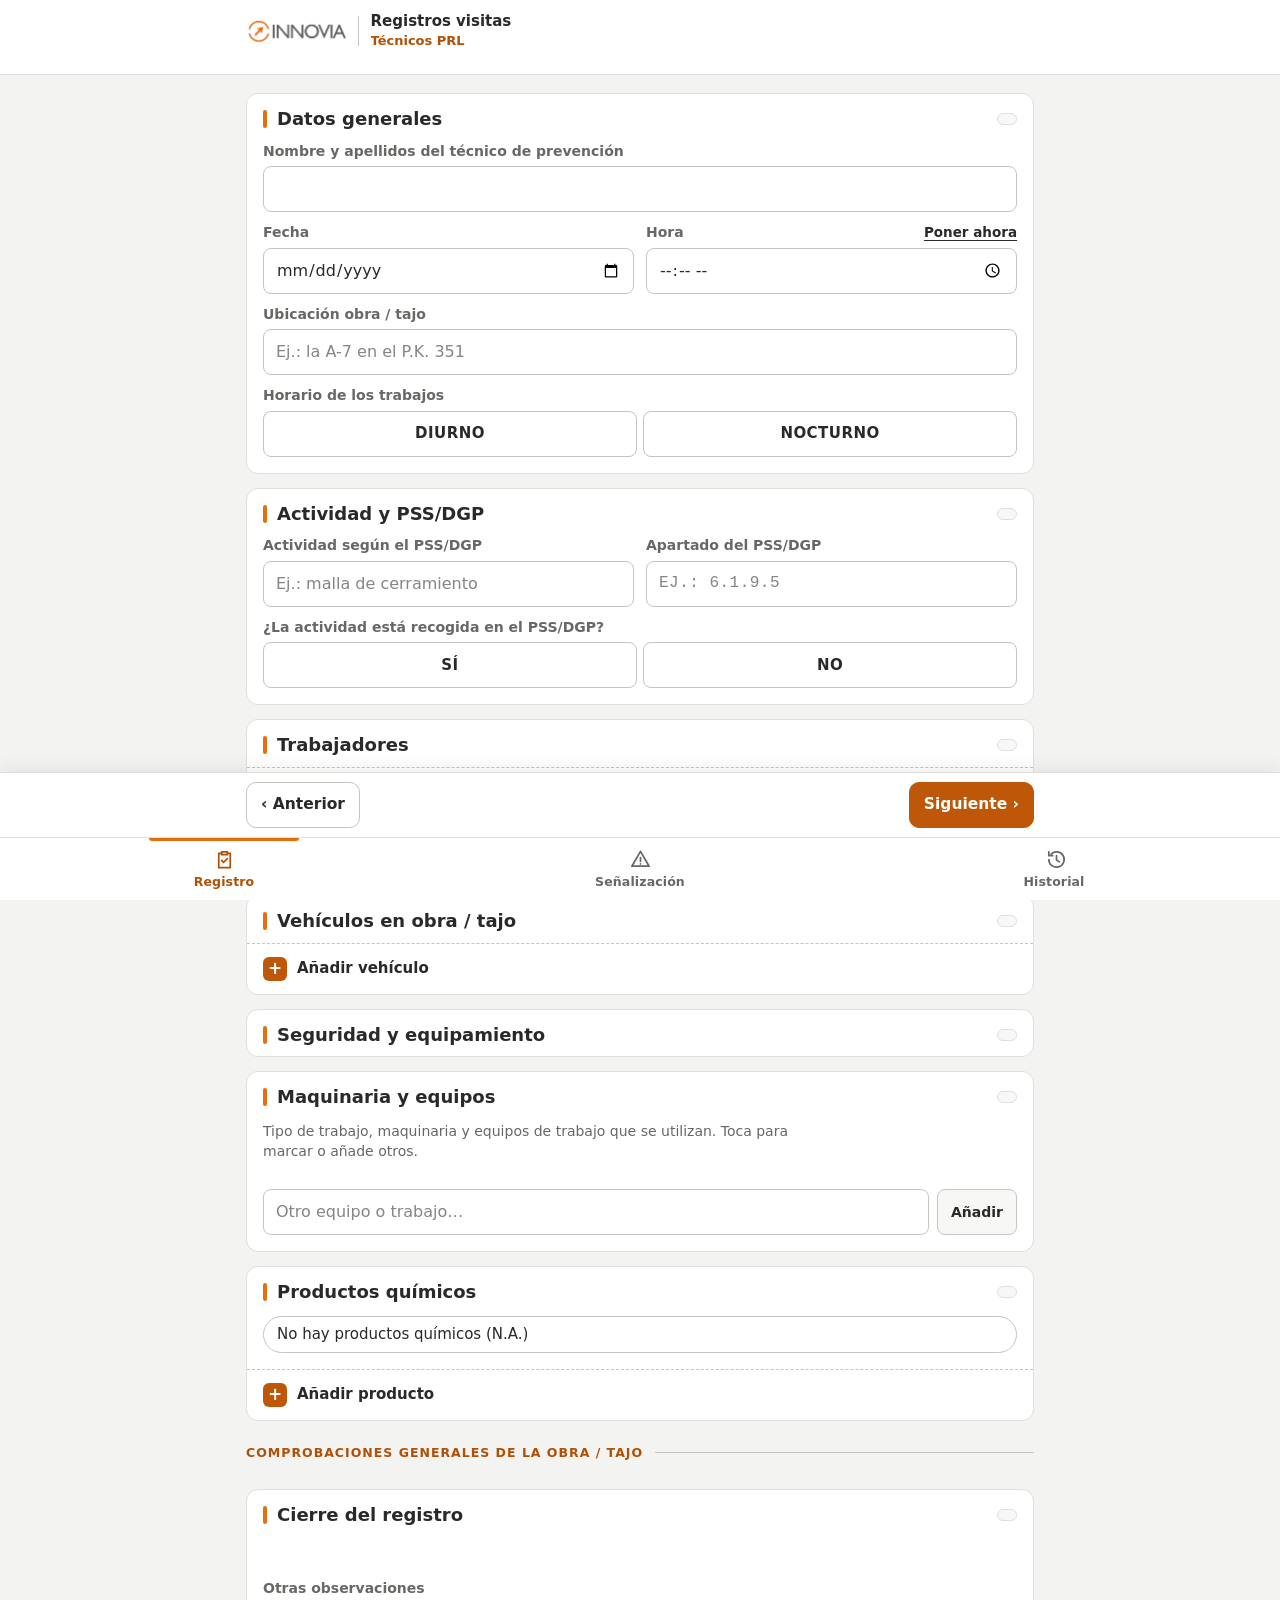
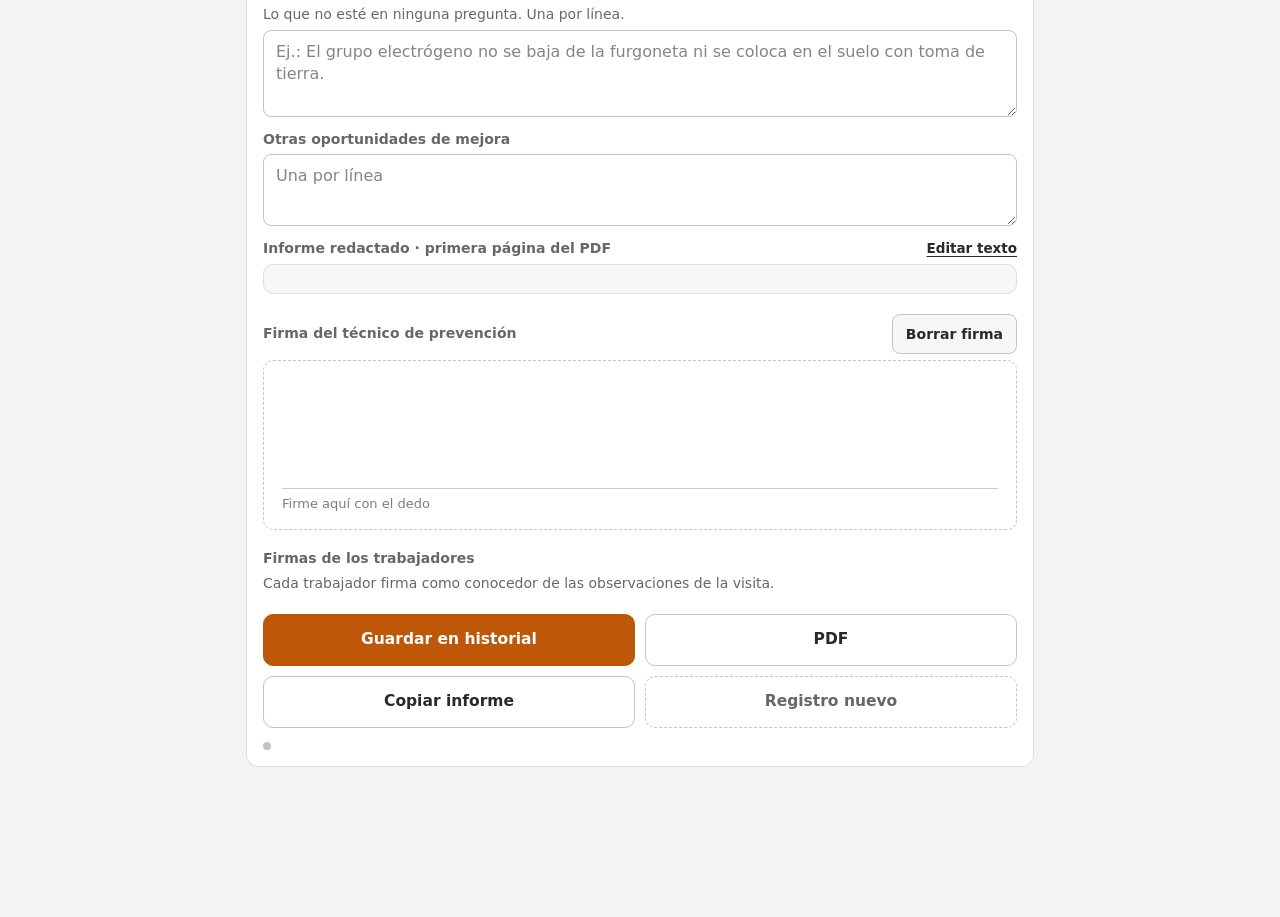
==== index.html @ e4183184 "Add files via upload" ====
<!doctype html>
<html lang="es">
<head>
<meta charset="utf-8">
<meta name="viewport" content="width=device-width,initial-scale=1">
<title>Visitas PRL</title>
<meta http-equiv="refresh" content="0; url=./VisitasPRL.html">
</head>
<body>
<p><a href="./VisitasPRL.html">Abrir Visitas PRL</a></p>
</body>
</html>
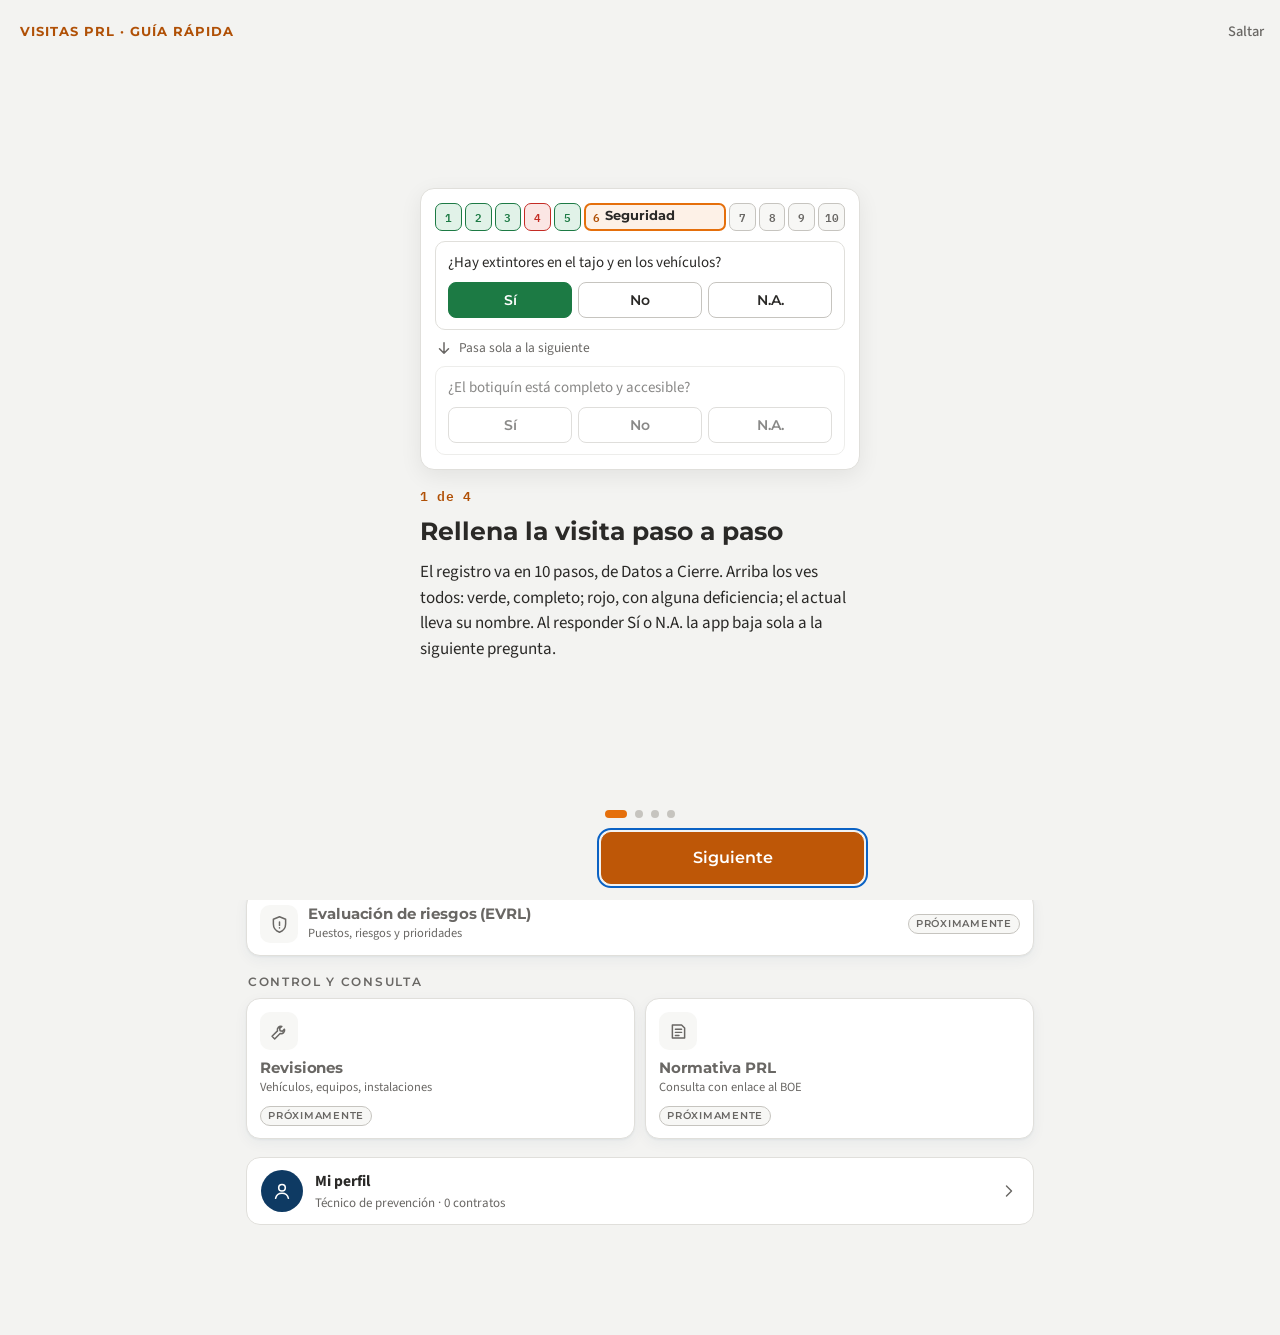
==== commit 84cb1ee1: "Add files via upload" ====
--- a/index.html
+++ b/index.html
@@ -2,11 +2,5021 @@
 <html lang="es">
 <head>
 <meta charset="utf-8">
-<meta name="viewport" content="width=device-width,initial-scale=1">
-<title>Visitas PRL</title>
-<meta http-equiv="refresh" content="0; url=./VisitasPRL.html">
+<meta name="viewport" content="width=device-width,initial-scale=1,viewport-fit=cover">
+<meta name="theme-color" content="#FFFFFF" media="(prefers-color-scheme: light)">
+<meta name="theme-color" content="#1D1C1B" media="(prefers-color-scheme: dark)">
+<meta name="description" content="Registro de Comprobación para Recurso Preventivo: checklist de obra, fotos, firma y PDF.">
+<link rel="manifest" href="manifest.webmanifest">
+<link rel="icon" type="image/png" href="icons/favicon-64.png">
+<link rel="apple-touch-icon" href="icons/apple-touch-icon.png">
+<meta name="mobile-web-app-capable" content="yes">
+<meta name="apple-mobile-web-app-capable" content="yes">
+<meta name="apple-mobile-web-app-status-bar-style" content="default">
+<meta name="apple-mobile-web-app-title" content="Visitas PRL">
+<title>Registros Visitas Técnicos PRL</title>
+<link rel="preconnect" href="https://fonts.googleapis.com">
+<link rel="preconnect" href="https://fonts.gstatic.com" crossorigin>
+<link rel="stylesheet" href="https://fonts.googleapis.com/css2?family=Montserrat:wght@500;600;700&family=Source+Sans+3:wght@400;500;600;700&family=IBM+Plex+Mono:wght@400;500&display=swap">
+<style>
+/* Layout: one-column field form for phone use in obra, in Innovia's corporate look:
+   white header with the Innovia logo, orange brand line and progress, blocks in the order of the paper form,
+   closing block with summary, firma and exports; bottom tab bar like a native app. */
+:root{
+  --bg:#F3F3F1; --surface:#FFFFFF; --surface-2:#F7F7F5; --field:#FFFFFF;
+  --ink:#2A2927; --muted:#696764; --line:#E0DFDB; --line-strong:#C6C4BF;
+  --brand:#E56F0B; --brand-text:#B05006; --brand-soft:#FDF1E7; --brand-line:#F6CDA8;
+  --accent:#BE5707; --accent-ink:#FFFFFF;
+  --ok:#1C7A44; --ok-soft:#E1F2E8; --on-ok:#FFFFFF;
+  --bad:#C42B24; --bad-soft:#FBE6E4; --bad-tint:#FFF7F6; --bad-line:#F0C3BF; --on-bad:#FFFFFF;
+  --na:#6E6C68; --on-na:#FFFFFF;
+  --head-bg:#FFFFFF; --head-2:#F3F3F1; --head-fg:#2A2927; --head-muted:#696764; --head-line:#E0DFDB;
+  --ok-on-head:#1C7A44; --bad-on-head:#C42B24;
+  --paper:#FFFFFF; --paper-line:#C9CCCF; --paper-muted:#7A7E82;
+  --scrim:rgba(20,19,18,.5); --on-scrim:#FFFFFF;
+  --focus:#0B62C4;
+  --f-display:"Montserrat","Segoe UI",system-ui,-apple-system,Roboto,Arial,sans-serif;
+  --f-body:"Source Sans 3","Segoe UI",system-ui,-apple-system,Roboto,Helvetica,Arial,sans-serif;
+  --f-mono:"IBM Plex Mono",ui-monospace,SFMono-Regular,Menlo,Consolas,monospace;
+}
+@media (prefers-color-scheme: dark){
+  :root:not([data-theme="light"]){
+    --bg:#141312; --surface:#1D1C1B; --surface-2:#252422; --field:#191817;
+    --ink:#ECEBE8; --muted:#A4A29D; --line:#34322F; --line-strong:#4A4845;
+    --brand:#F07A1A; --brand-text:#F59A4E; --brand-soft:#2E1F12; --brand-line:#5A3518;
+    --accent:#F07A1A; --accent-ink:#1A1208;
+    --ok:#45C37C; --ok-soft:#14301F; --on-ok:#0B1A11;
+    --bad:#FF6259; --bad-soft:#3A1715; --bad-tint:#1F1413; --bad-line:#5A2420; --on-bad:#1E0705;
+    --na:#A4A29D; --on-na:#141312;
+    --head-bg:#1D1C1B; --head-2:#252422; --head-fg:#ECEBE8; --head-muted:#A4A29D; --head-line:#34322F;
+    --ok-on-head:#45C37C; --bad-on-head:#FF6259;
+    --paper:#F2F4F5; --paper-line:#C9CCCF; --paper-muted:#7A7E82;
+    --scrim:rgba(0,0,0,.65); --on-scrim:#FFFFFF;
+    --focus:#6EA9FF;
+    color-scheme:dark;
+  }
+}
+:root[data-theme="dark"]{
+    --bg:#141312; --surface:#1D1C1B; --surface-2:#252422; --field:#191817;
+    --ink:#ECEBE8; --muted:#A4A29D; --line:#34322F; --line-strong:#4A4845;
+    --brand:#F07A1A; --brand-text:#F59A4E; --brand-soft:#2E1F12; --brand-line:#5A3518;
+    --accent:#F07A1A; --accent-ink:#1A1208;
+    --ok:#45C37C; --ok-soft:#14301F; --on-ok:#0B1A11;
+    --bad:#FF6259; --bad-soft:#3A1715; --bad-tint:#1F1413; --bad-line:#5A2420; --on-bad:#1E0705;
+    --na:#A4A29D; --on-na:#141312;
+    --head-bg:#1D1C1B; --head-2:#252422; --head-fg:#ECEBE8; --head-muted:#A4A29D; --head-line:#34322F;
+    --ok-on-head:#45C37C; --bad-on-head:#FF6259;
+    --paper:#F2F4F5; --paper-line:#C9CCCF; --paper-muted:#7A7E82;
+    --scrim:rgba(0,0,0,.65); --on-scrim:#FFFFFF;
+    --focus:#6EA9FF;
+    color-scheme:dark;
+}
+*,*::before,*::after{box-sizing:border-box}
+html{-webkit-text-size-adjust:100%}
+body{background:var(--bg);color:var(--ink);font-family:var(--f-body);font-size:16px;line-height:1.45}
+body::before{content:"";position:fixed;inset:0 0 auto;height:env(safe-area-inset-top,0px);z-index:30;background:var(--head-bg)}
+button{font-family:inherit}
+.vh{position:absolute!important;width:1px;height:1px;overflow:hidden;clip:rect(0 0 0 0);white-space:nowrap}
+
+/* ---------- header ---------- */
+.top{position:sticky;top:env(safe-area-inset-top,0px);z-index:20;background:var(--head-bg);color:var(--head-fg)}
+.top-in{max-width:820px;margin:0 auto;padding-left:max(16px,env(safe-area-inset-left,0px));padding-right:max(16px,env(safe-area-inset-right,0px))}
+.bar1{display:flex;align-items:center;justify-content:space-between;gap:12px;min-height:56px}
+.brand{display:flex;align-items:center;gap:10px;min-width:0;flex:1 1 auto}
+.brand svg{width:30px;height:30px;flex:none}
+.lg-bg{fill:var(--accent)} .lg-ink{stroke:var(--accent-ink);fill:none} .lg-dot{fill:var(--accent-ink)}
+.brand-t{min-width:0;overflow:hidden}
+.brand b{display:block;font:700 21px/1 var(--f-display);letter-spacing:.05em;text-transform:uppercase;white-space:nowrap;overflow:hidden;text-overflow:ellipsis}
+.brand small{display:block;margin-top:3px;font-size:12px;color:var(--head-muted);white-space:nowrap;overflow:hidden;text-overflow:ellipsis}
+.tabs{display:flex;gap:2px;background:var(--head-2);padding:3px;border-radius:99px;flex:none}
+.tab{appearance:none;border:0;background:transparent;color:var(--head-fg);font:600 15px/1 var(--f-display);letter-spacing:.05em;text-transform:uppercase;padding:9px 12px;border-radius:99px;cursor:pointer}
+@media (max-width:420px){.tab{font-size:14px;padding:8px 10px}.brand b{font-size:18px}}
+.tab[aria-selected="true"]{background:var(--accent);color:var(--accent-ink)}
+.tab .n{font-family:var(--f-mono);font-size:11.5px;margin-left:5px;letter-spacing:0}
+.steps{display:flex;gap:6px;overflow-x:auto;padding:2px 0 10px;scrollbar-width:none}
+.steps::-webkit-scrollbar{display:none}
+.step{flex:none;appearance:none;border:1px solid var(--head-line);background:transparent;color:var(--head-fg);font:500 14px/1 var(--f-body);padding:7px 11px;border-radius:99px;display:inline-flex;align-items:center;gap:7px;cursor:pointer}
+.step:hover{border-color:var(--head-muted)}
+.step .dot{width:8px;height:8px;border-radius:50%;background:var(--head-line);flex:none}
+.step.done .dot{background:var(--ok-on-head)}
+.step.warn .dot{background:var(--bad-on-head)}
+.step[aria-current="step"]{border-color:var(--brand);background:var(--brand-soft);color:var(--ink);font-weight:700}
+.step .n{font-family:var(--f-mono);font-size:12px;color:var(--head-muted)}
+.step .c{font-family:var(--f-mono);font-size:11.5px;color:var(--head-muted);font-variant-numeric:tabular-nums}
+.prog{height:4px;background:var(--head-2)}
+.prog i{display:block;height:100%;width:0;background:var(--accent);transition:width .3s ease}
+.hazard{height:7px;background:repeating-linear-gradient(-45deg,var(--accent) 0 9px,var(--head-bg) 9px 18px)}
+
+/* ---------- main ---------- */
+main{max-width:820px;margin:0 auto;padding-left:max(16px,env(safe-area-inset-left,0px));padding-right:max(16px,env(safe-area-inset-right,0px));padding-block:18px 110px;display:grid;gap:14px}
+.block{background:var(--surface);border:1px solid var(--line);border-radius:12px;scroll-margin-top:136px;min-width:0}
+.bh{display:flex;align-items:center;justify-content:space-between;gap:10px;padding:14px 16px 10px}
+.bh h2{margin:0;font:700 21px/1.1 var(--f-display);letter-spacing:.03em;text-transform:uppercase;text-wrap:balance}
+.bb{padding:2px 16px 16px;display:grid;gap:14px;min-width:0}
+.help{margin:0;font-size:14px;color:var(--muted);max-width:62ch}
+.divider{display:flex;align-items:center;gap:12px;margin-top:10px;scroll-margin-top:136px;font:600 15px/1.2 var(--f-display);letter-spacing:.08em;text-transform:uppercase;color:var(--muted)}
+.divider::after{content:"";flex:1;border-top:1px solid var(--line-strong)}
+.pill{flex:none;font:500 12.5px/1 var(--f-mono);padding:5px 9px;border-radius:99px;background:var(--surface-2);color:var(--muted);border:1px solid var(--line);font-variant-numeric:tabular-nums;white-space:nowrap}
+.pill.ok{background:var(--ok-soft);color:var(--ok);border-color:transparent}
+.pill.bad{background:var(--bad-soft);color:var(--bad);border-color:transparent}
+
+/* ---------- fields ---------- */
+.g2{display:grid;grid-template-columns:repeat(2,minmax(0,1fr));gap:12px}
+.ga{display:grid;grid-template-columns:repeat(2,minmax(0,1fr));gap:12px}
+.span2{grid-column:1/-1}
+@media (max-width:540px){.ga{grid-template-columns:minmax(0,1fr)}}
+.field{display:grid;gap:6px;min-width:0;align-content:start}
+#b-pss .field:not(.span2){align-content:end}
+.field>label,.lbl,.lblrow>label{font:600 14px/1.25 var(--f-body);color:var(--muted)}
+.lblrow{display:flex;justify-content:space-between;align-items:baseline;gap:8px}
+input,textarea,select{width:100%;font:16px/1.35 var(--f-body);color:var(--ink);background:var(--field);border:1px solid var(--line-strong);border-radius:8px;padding:10px 12px;min-width:0}
+select{min-height:46px}
+input{min-height:46px}
+textarea{resize:vertical;min-height:72px}
+input::placeholder,textarea::placeholder{color:var(--muted);opacity:.8}
+input:focus-visible,textarea:focus-visible,select:focus-visible,button:focus-visible,.chip:focus-visible{outline:2px solid var(--focus);outline-offset:2px}
+input.mono{font-family:var(--f-mono);text-transform:uppercase;letter-spacing:.03em}
+.inrow{display:flex;gap:8px;min-width:0}
+.mini{flex:none;appearance:none;border:1px solid var(--line-strong);background:var(--surface-2);color:var(--ink);font:600 14px/1 var(--f-body);padding:0 13px;border-radius:8px;min-height:40px;cursor:pointer}
+.mini:hover{border-color:var(--muted)}
+.inrow .mini{min-height:46px}
+.linkmini{appearance:none;border:0;background:none;color:var(--ink);font:600 13.5px/1 var(--f-body);text-decoration:underline;text-underline-offset:3px;padding:4px 2px;margin:-4px -2px;cursor:pointer}
+.hint{font:500 12.5px/1.2 var(--f-body)}
+.hint.ok{color:var(--ok)} .hint.bad{color:var(--bad)}
+
+/* ---------- repeatable rows ---------- */
+.rows{display:grid}
+.rowcard{border-top:1px solid var(--line);padding:12px 16px 16px;display:grid;gap:10px;min-width:0}
+.rowhead{display:flex;justify-content:space-between;align-items:center;gap:8px;margin-bottom:-4px}
+.rowlbl{font:600 14px/1 var(--f-display);letter-spacing:.1em;text-transform:uppercase;color:var(--muted)}
+.iconbtn{appearance:none;border:0;background:transparent;color:var(--muted);width:38px;height:38px;border-radius:8px;display:grid;place-items:center;cursor:pointer;flex:none}
+.iconbtn:hover{background:var(--surface-2);color:var(--bad)}
+.iconbtn svg{width:18px;height:18px}
+.addbtn{appearance:none;width:100%;border:0;border-top:1px dashed var(--line-strong);background:transparent;color:var(--ink);font:600 15px/1 var(--f-body);padding:13px 16px;text-align:left;cursor:pointer;border-radius:0 0 12px 12px;display:flex;align-items:center;gap:10px}
+.addbtn:hover{background:var(--surface-2)}
+.plus{display:inline-grid;place-items:center;width:24px;height:24px;border-radius:6px;background:var(--accent);color:var(--accent-ink);font:700 18px/1 var(--f-display)}
+
+/* ---------- answers ---------- */
+.seg{display:grid;grid-template-columns:repeat(3,minmax(0,1fr));gap:6px}
+.seg.two{grid-template-columns:repeat(2,minmax(0,1fr))}
+.seg button{appearance:none;min-height:46px;border:1.5px solid var(--line-strong);background:var(--surface);color:var(--ink);font:600 17px/1 var(--f-display);letter-spacing:.07em;text-transform:uppercase;border-radius:8px;cursor:pointer;transition:background-color .15s,border-color .15s,color .15s}
+.seg button:hover{border-color:var(--muted)}
+.seg button.is-good{background:var(--ok);border-color:var(--ok);color:var(--on-ok)}
+.seg button.is-bad{background:var(--bad);border-color:var(--bad);color:var(--on-bad)}
+.seg button.is-na{background:var(--na);border-color:var(--na);color:var(--on-na)}
+.item{padding:14px 16px;border-top:1px solid var(--line);display:grid;gap:10px;min-width:0}
+.item.flag{background:var(--bad-tint);box-shadow:inset 4px 0 0 var(--bad)}
+.item:last-child{border-radius:0 0 12px 12px}
+.q{margin:0;font-size:16px;line-height:1.4;text-wrap:pretty;max-width:68ch}
+.qnote{margin:-6px 0 0;font-size:13px;color:var(--muted)}
+.tools{display:flex;gap:2px;flex-wrap:wrap;margin:-4px 0 -4px -8px}
+.linkbtn{appearance:none;border:0;background:transparent;color:var(--muted);font:500 14.5px/1 var(--f-body);display:inline-flex;align-items:center;gap:6px;padding:9px 8px;border-radius:8px;cursor:pointer}
+.linkbtn:hover{color:var(--ink);background:var(--surface-2)}
+.linkbtn svg{width:18px;height:18px;flex:none}
+.linkbtn .n{font-family:var(--f-mono);font-size:12px}
+.thumbs{display:flex;flex-wrap:wrap;gap:8px}
+.thumbs:empty{display:none}
+.thumb{position:relative;width:78px;height:78px;border-radius:8px;overflow:hidden;border:1px solid var(--line);background:var(--surface-2)}
+.thumb img{width:100%;height:100%;object-fit:cover;display:block}
+.thumb button{position:absolute;top:4px;right:4px;width:26px;height:26px;border-radius:50%;border:0;background:var(--scrim);color:var(--on-scrim);display:grid;place-items:center;cursor:pointer;padding:0}
+.thumb button svg{width:14px;height:14px}
+
+/* ---------- equipos ---------- */
+.chips{display:flex;flex-wrap:wrap;gap:8px}
+.chip{appearance:none;border:1px solid var(--line-strong);background:var(--surface);color:var(--ink);font:500 15px/1 var(--f-body);padding:10px 13px;border-radius:99px;cursor:pointer;display:inline-flex;align-items:center;gap:6px}
+.chip:hover{border-color:var(--muted)}
+.chip[aria-pressed="true"]{background:var(--accent);border-color:var(--accent);color:var(--accent-ink)}
+.chip svg{width:13px;height:13px}
+
+/* ---------- cierre ---------- */
+.stats{display:grid;grid-template-columns:repeat(4,minmax(0,1fr));gap:8px}
+.stat{border:1px solid var(--line);border-radius:10px;padding:10px 10px 9px;display:flex;flex-direction:column;gap:5px;background:var(--surface-2);min-width:0}
+.stat b{font:700 30px/1 var(--f-display);font-variant-numeric:tabular-nums}
+.stat span{font:600 11px/1.15 var(--f-body);letter-spacing:.06em;text-transform:uppercase;color:var(--muted)}
+.stat.ok b{color:var(--ok)} .stat.bad b{color:var(--bad)}
+@media (max-width:560px){.stats{grid-template-columns:repeat(2,minmax(0,1fr))}.stat{flex-direction:row;align-items:center;gap:10px;padding:10px 12px}.stat b{font-size:26px;min-width:1.4em}}
+.inc{border:1px solid var(--bad-line);background:var(--bad-tint);border-radius:10px;padding:12px 14px;display:grid;gap:10px}
+.inc h3{margin:0;font:700 16px/1.2 var(--f-display);letter-spacing:.06em;text-transform:uppercase;color:var(--bad)}
+.inc ul{margin:0;padding-left:18px;display:grid;gap:8px;font-size:14.5px}
+.inc li small{display:block;color:var(--muted);font-size:13px}
+.inc .mini{justify-self:start}
+.noinc{border:1px solid var(--line);background:var(--ok-soft);color:var(--ok);border-radius:10px;padding:12px 14px;font-weight:600;font-size:15px}
+.sighead{display:flex;justify-content:space-between;align-items:center;gap:8px}
+.sig{position:relative;background:var(--paper);border:1.5px dashed var(--line-strong);border-radius:10px;height:170px}
+.sig canvas{position:absolute;inset:0;width:100%;height:100%;touch-action:none;cursor:crosshair;border-radius:10px}
+.sig::after{content:"";position:absolute;left:18px;right:18px;bottom:40px;border-bottom:1px solid var(--paper-line);pointer-events:none}
+.sig-hint{position:absolute;left:18px;bottom:15px;font-size:13px;color:var(--paper-muted);pointer-events:none}
+.signame{margin:0;font-size:14px;color:var(--muted)}
+.actions{display:grid;grid-template-columns:repeat(2,minmax(0,1fr));gap:10px}
+.btn{appearance:none;min-height:52px;border:1px solid var(--line-strong);background:var(--surface);color:var(--ink);font:700 17px/1.1 var(--f-display);letter-spacing:.05em;text-transform:uppercase;border-radius:10px;padding:8px 14px;cursor:pointer}
+.btn:hover{border-color:var(--muted)}
+.btn.primary{background:var(--accent);border-color:var(--accent);color:var(--accent-ink)}
+.btn.ghost{border-style:dashed;color:var(--muted);background:transparent}
+.btn.danger{background:var(--bad);border-color:var(--bad);color:var(--on-bad)}
+.btn[disabled]{opacity:.6;cursor:progress}
+.savestate{margin:0;font-size:13.5px;color:var(--muted);display:flex;align-items:center;gap:8px}
+.savestate i{width:8px;height:8px;border-radius:50%;background:var(--line-strong);flex:none}
+.savestate.ok i{background:var(--ok)} .savestate.warn i{background:var(--accent)}
+@media (max-width:370px){.actions{grid-template-columns:minmax(0,1fr)}}
+
+/* ---------- historial ---------- */
+.hhead{display:grid;gap:12px}
+.hhead-t{display:flex;justify-content:space-between;align-items:center;gap:10px}
+.hhead h2{margin:0;font:700 26px/1 var(--f-display);text-transform:uppercase;letter-spacing:.03em}
+.hlist{display:grid;gap:10px}
+.hcard{background:var(--surface);border:1px solid var(--line);border-radius:12px;padding:14px 16px;display:grid;gap:6px;min-width:0}
+.hcard.flag{box-shadow:inset 4px 0 0 var(--bad)}
+.hmeta{display:flex;justify-content:space-between;gap:8px;align-items:center;font:500 13px/1.2 var(--f-mono);color:var(--muted);flex-wrap:wrap}
+.hcode{color:var(--ink);font-weight:500}
+.htitle{margin:0;font:600 17px/1.3 var(--f-body);overflow-wrap:anywhere}
+.hsub{margin:0;color:var(--muted);font-size:14px;overflow-wrap:anywhere}
+.hbtns{display:flex;flex-wrap:wrap;gap:6px;margin-top:6px}
+.hbtns .mini.del{color:var(--bad)}
+.empty{padding:26px 18px;border:1.5px dashed var(--line-strong);border-radius:12px;color:var(--muted);display:grid;gap:8px}
+.empty b{color:var(--ink);font:700 18px/1.2 var(--f-display);text-transform:uppercase;letter-spacing:.04em}
+
+/* ---------- toast + modal ---------- */
+.toast{position:fixed;left:50%;bottom:calc(18px + env(safe-area-inset-bottom,0px));transform:translate(-50%,20px);opacity:0;pointer-events:none;background:var(--head-bg);color:var(--head-fg);border:1px solid var(--head-line);padding:12px 16px;border-radius:10px;font-size:15px;max-width:min(92vw,520px);width:max-content;transition:opacity .2s,transform .2s;z-index:50;box-shadow:0 8px 24px rgba(0,0,0,.25)}
+.toast.on{opacity:1;transform:translate(-50%,0)}
+.modal{position:fixed;inset:0;background:var(--scrim);display:grid;align-items:end;justify-items:center;z-index:60;padding:16px max(16px,env(safe-area-inset-right,0px)) calc(16px + env(safe-area-inset-bottom,0px)) max(16px,env(safe-area-inset-left,0px))}
+@media (min-width:600px){.modal{align-items:center}}
+.sheet{background:var(--surface);color:var(--ink);border-radius:14px;padding:18px;width:100%;max-width:480px;display:grid;gap:12px;border:1px solid var(--line);max-height:calc(100vh - 48px);overflow:auto}
+.nov{margin:0;padding:0;list-style:none;display:grid;gap:10px}
+.nov li{display:grid;grid-template-columns:22px 1fr;gap:8px;align-items:start;line-height:1.35}
+.nov li::before{content:"";width:9px;height:9px;border-radius:50%;background:var(--brand);margin:6px 0 0 6px}
+.nov li b{font-weight:700}
+.nov-v{margin:4px 0 0;font:600 12px/1.2 var(--f-mono);color:var(--muted);letter-spacing:.03em;text-transform:uppercase}
+.nov-btn{display:inline-flex;padding:4px 6px;font-size:13px;text-decoration:underline}
+.m-file{margin:0;font:500 13px/1.35 var(--f-mono);color:var(--muted);overflow-wrap:anywhere}
+.m-msg{display:grid;gap:6px;font-weight:600;font-size:14.5px}
+.m-msg textarea{font-weight:400;font-size:15.5px;line-height:1.4;min-height:0}
+/* ---------- guía de bienvenida ---------- */
+body.guia-on{overflow:hidden}
+.guia{position:fixed;inset:0;z-index:70;background:var(--bg);color:var(--ink);display:grid;grid-template-rows:auto minmax(0,1fr) auto auto;padding:calc(8px + env(safe-area-inset-top,0px)) 0 calc(16px + env(safe-area-inset-bottom,0px))}
+.guia[hidden]{display:none}
+.g-top{display:flex;align-items:center;justify-content:space-between;gap:10px;padding:0 8px 0 20px;min-height:48px}
+.g-brand{font:700 12.5px/1 var(--f-display);letter-spacing:.08em;text-transform:uppercase;color:var(--brand-text)}
+.g-track{display:flex;overflow-x:auto;overflow-y:hidden;scroll-snap-type:x mandatory;scrollbar-width:none;overscroll-behavior:contain}
+.g-track::-webkit-scrollbar{display:none}
+.g-slide{flex:0 0 100%;min-width:0;scroll-snap-align:center;scroll-snap-stop:always;overflow-y:auto;overscroll-behavior:contain;padding:4px 20px 8px;display:flex;flex-direction:column}
+.g-in{max-width:440px;width:100%;margin:auto;display:grid;gap:14px}
+.g-n{margin:6px 0 0;font:600 12.5px/1 var(--f-mono);color:var(--brand-text);letter-spacing:.04em}
+.g-slide h2{margin:0;font:700 25px/1.2 var(--f-display);text-wrap:balance}
+.g-txt{margin:0;font-size:17px;line-height:1.5;text-wrap:pretty}
+.g-dots{display:flex;justify-content:center;gap:8px;padding:12px 0 14px}
+.g-dots i{width:8px;height:8px;border-radius:99px;background:var(--line-strong);transition:width .2s,background-color .2s}
+.g-dots i.on{width:22px;background:var(--brand)}
+.g-nav{display:grid;grid-template-columns:1fr 1.5fr;gap:10px;padding:0 16px;max-width:480px;width:100%;margin:0 auto}
+.g-nav .btn[disabled]{visibility:hidden}
+/* ilustraciones (solo dibujo, no son botones) */
+.g-ill{background:var(--surface);border:1px solid var(--line);border-radius:14px;padding:14px;display:grid;gap:10px;box-shadow:0 6px 22px rgba(0,0,0,.07);pointer-events:none;user-select:none}
+.g-chips{display:flex;gap:6px;overflow:hidden;mask-image:linear-gradient(90deg,#000 80%,transparent)}
+.g-segs{display:flex;gap:3px}
+.g-segs span{flex:1 1 0;min-width:0;height:28px;display:grid;place-items:center;border:1.5px solid var(--line-strong);border-radius:7px;background:var(--surface-2);color:var(--muted);font:600 11px/1 var(--f-mono)}
+.g-segs .ok{background:var(--ok-soft);border-color:var(--ok);color:var(--ok)}
+.g-segs .bad{background:var(--bad-soft);border-color:var(--bad);color:var(--bad)}
+.g-segs .cur{flex:5 1 0;display:flex;gap:5px;justify-content:flex-start;padding:0 7px;border:2px solid var(--brand);background:var(--brand-soft);color:var(--brand-text)}
+.g-segs .cur b{font:700 12.5px/1 var(--f-display);color:var(--ink);white-space:nowrap;overflow:hidden;text-overflow:ellipsis}
+.g-chip{flex:none;border:1px solid var(--line);border-radius:99px;padding:6px 10px;font:500 13.5px/1 var(--f-body);display:inline-flex;gap:6px;align-items:center;white-space:nowrap}
+.g-chip b{font:500 11.5px/1 var(--f-mono);color:var(--muted)}
+.g-chip.cur{border-color:var(--brand);background:var(--brand-soft);font-weight:700}
+.g-chip .d{width:7px;height:7px;border-radius:50%;background:var(--line-strong)}
+.g-chip .d.ok{background:var(--ok)}
+.g-card{display:grid;gap:9px;padding:11px 12px;border:1px solid var(--line);border-radius:10px}
+.g-card.flag{background:var(--bad-tint);border-color:var(--bad-line);box-shadow:inset 4px 0 0 var(--bad)}
+.g-card.dim{opacity:.55}
+.g-q{margin:0;font-size:15px;line-height:1.35}
+.g-seg{display:grid;grid-template-columns:repeat(3,1fr);gap:6px}
+.g-seg span{min-height:36px;display:grid;place-items:center;border:1.5px solid var(--line-strong);border-radius:8px;font:600 14px/1 var(--f-display);background:var(--surface)}
+.g-seg .ok{background:var(--ok);border-color:var(--ok);color:var(--on-ok)}
+.g-seg .bad{background:var(--bad);border-color:var(--bad);color:var(--on-bad)}
+.g-auto{margin:-2px 0;display:flex;align-items:center;gap:6px;font-size:13.5px;color:var(--muted)}
+.g-auto svg,.g-req svg,.g-tools svg,.g-file svg{width:18px;height:18px;flex:none}
+.g-req{margin:0;display:flex;align-items:center;gap:7px;color:var(--bad);font-weight:600;font-size:14px;line-height:1.3}
+.g-req.g-okline{color:var(--ok)}
+.g-fotobtn{margin:0;display:flex;align-items:center;justify-content:center;gap:8px;min-height:42px;border-radius:9px;background:var(--bad);color:var(--on-bad);font:700 14.5px/1.2 var(--f-display)}
+.g-fotobtn svg{width:20px;height:20px;flex:none}
+.g-tools{display:flex;flex-wrap:wrap;gap:6px 14px;font-size:14px;color:var(--muted)}
+.g-tools span{display:inline-flex;align-items:center;gap:5px}
+.g-tools .hi{color:var(--ink);font-weight:700;border-bottom:2px solid var(--brand)}
+.g-file{display:flex;align-items:center;gap:8px;font:500 12.5px/1.3 var(--f-mono);color:var(--muted);overflow-wrap:anywhere}
+.g-file svg{color:var(--bad)}
+.g-bubble{margin:0;background:var(--surface-2);border:1px solid var(--line);border-radius:12px 12px 12px 4px;padding:10px 12px;font-size:14.5px;line-height:1.4}
+.g-btns{display:grid;grid-template-columns:1fr 1fr;gap:8px}
+.g-btns span{min-height:40px;display:grid;place-items:center;border:1px solid var(--line-strong);border-radius:9px;font:600 14.5px/1 var(--f-display)}
+.g-btns .pri{background:var(--accent);border-color:var(--accent);color:var(--accent-ink)}
+.g-btns .hi{border:2px solid var(--brand);color:var(--brand-text)}
+.g-h{display:grid;gap:3px;padding:9px 12px;border:1px solid var(--line);border-radius:10px}
+.g-h b{font:600 13px/1.2 var(--f-mono)}
+.g-h span{font-size:14px;color:var(--muted)}
+.g-h em{font-style:normal;font-size:13px;font-weight:600}
+.g-h em.bad{color:var(--bad)} .g-h em.ok{color:var(--ok)}
+.g-h.flag{box-shadow:inset 4px 0 0 var(--bad)}
+@media (max-height:700px){.g-slide h2{font-size:21px}.g-txt{font-size:15.5px;line-height:1.45}.g-in{gap:10px}.g-ill{padding:11px;gap:8px}.g-q{font-size:14px}.g-seg span{min-height:32px}.g-card{padding:9px 10px;gap:7px}.g-dots{padding:8px 0 10px}.g-top{min-height:40px}.g-h + .g-h{display:none}}
+.sheet h3{margin:0;font:700 21px/1.15 var(--f-display);text-transform:uppercase;letter-spacing:.03em}
+.sheet p{margin:0;font-size:15px;color:var(--muted)}
+.sheet ul{margin:0;padding-left:18px;font-size:15px;display:grid;gap:4px}
+.m-actions{display:grid;grid-template-columns:repeat(2,minmax(0,1fr));gap:10px;margin-top:4px}
+@media (prefers-reduced-motion: reduce){*{transition:none!important;scroll-behavior:auto!important}}
+
+:root{padding-top:env(safe-area-inset-top,0px);padding-bottom:env(safe-area-inset-bottom,0px)}
+body{margin:0}
+img{max-width:100%}
+[hidden]{display:none!important}
+.install{display:flex;align-items:center;justify-content:space-between;gap:12px;background:var(--head-bg);color:var(--head-fg);border-radius:12px;padding:12px 8px 12px 16px}
+.install b{display:block;font:700 17px/1.2 var(--f-display);text-transform:uppercase;letter-spacing:.04em}
+.install span{display:block;font-size:14px;color:var(--head-muted);margin-top:2px}
+.install-b{display:flex;align-items:center;gap:2px;flex:none}
+.install .mini{background:var(--accent);border-color:var(--accent);color:var(--accent-ink)}
+.install .iconbtn{color:var(--head-muted)}
+.install .iconbtn:hover{background:var(--head-2);color:var(--head-fg)}
+.backup{border:1.5px dashed var(--line-strong);border-radius:12px;padding:14px 16px;display:grid;gap:12px;margin-top:6px}
+.backup b{display:block;font:700 17px/1.2 var(--f-display);text-transform:uppercase;letter-spacing:.04em}
+.backup span{display:block;font-size:14px;color:var(--muted);margin-top:3px;max-width:60ch}
+.backup-b{display:flex;flex-wrap:wrap;gap:8px}
+.copia-est{margin:0;display:flex;gap:8px;align-items:flex-start;font-size:14px;line-height:1.4;color:var(--muted)}
+.copia-est::before{content:"";flex:none;width:9px;height:9px;border-radius:50%;margin-top:5px;background:var(--line-strong)}
+.copia-est.ok::before{background:var(--ok)}
+.copia-est.bad{color:var(--bad);font-weight:600}
+.copia-est.bad::before{background:var(--bad)}
+
+/* ---------- informe redactado ---------- */
+.informe{background:var(--surface-2);border:1px solid var(--line);border-radius:10px;padding:14px 16px;font-size:15px;line-height:1.5;display:grid;gap:8px;min-width:0;overflow-wrap:anywhere}
+.informe p{margin:0;max-width:68ch}
+.informe h4{margin:6px 0 0;font:700 12.5px/1.2 var(--f-display);letter-spacing:.06em;color:var(--brand-text)}
+.inf-list{margin:0;padding:0;list-style:none;display:grid;gap:6px}
+.inf-list li{display:grid;grid-template-columns:1.6em minmax(0,1fr);gap:4px}
+.inf-n{font-weight:600;color:var(--muted);font-variant-numeric:tabular-nums}
+#inf-edit{font-size:15px;line-height:1.5}
+
+.seg button.is-sel{background:var(--accent);border-color:var(--accent);color:var(--accent-ink)}
+.mejora-t{appearance:none;justify-self:start;border:1px dashed var(--line-strong);background:var(--surface);color:var(--muted);font:600 13.5px/1 var(--f-body);padding:9px 13px;border-radius:99px;cursor:pointer}
+.mejora-t[aria-pressed="true"]{background:var(--brand-soft);border:1px solid var(--brand-line);color:var(--brand-text)}
+.item.flag.mejora{background:var(--brand-soft);box-shadow:inset 4px 0 0 var(--brand)}
+
+.upd{position:fixed;left:max(16px,env(safe-area-inset-left,0px));right:max(16px,env(safe-area-inset-right,0px));bottom:calc(80px + env(safe-area-inset-bottom,0px));z-index:40;display:flex;align-items:center;justify-content:space-between;gap:12px;background:var(--ink);color:var(--surface);border-radius:12px;padding:10px 10px 10px 16px;font-size:15px;box-shadow:0 8px 24px rgba(0,0,0,.25);max-width:560px;margin:0 auto}
+.upd .mini{background:var(--accent);border-color:var(--accent);color:var(--accent-ink)}
+.ver{margin:6px 0 0;font:500 12.5px/1.3 var(--f-mono);color:var(--muted)}
+
+.subh{display:flex;align-items:center;justify-content:space-between;gap:10px;padding:14px 16px 12px;border-top:1px solid var(--line);background:var(--surface-2);font:600 13px/1.2 var(--f-display);letter-spacing:.05em;text-transform:uppercase;color:var(--brand-text)}
+.chk:empty{display:none}
+.chk .item:last-child,.block>.chk:last-child .item:last-child{border-radius:0 0 12px 12px}
+.addbtn{border-radius:0}
+.block>.addbtn:last-child{border-radius:0 0 12px 12px}
+
+.wf-list{display:grid;gap:8px}
+.wf{display:flex;align-items:center;justify-content:space-between;gap:12px;border:1px solid var(--line);border-radius:10px;padding:10px 12px;background:var(--surface-2);min-width:0}
+.wf-who{min-width:0}
+.wf-who b{display:block;font-weight:600;overflow-wrap:anywhere}
+.wf-who span{font-size:13px;color:var(--muted)}
+.wf-sig{display:flex;align-items:center;gap:8px;flex:none}
+.wf-sig img{width:96px;height:40px;object-fit:contain;background:var(--paper);border:1px solid var(--line);border-radius:6px}
+.wf-empty{font-size:14px;color:var(--muted)}
+.wsig-pad{height:210px}
+.wsig-n{font-weight:600;color:var(--ink)!important}
+.m-actions.three{grid-template-columns:repeat(3,minmax(0,1fr))}
+
+.sen-items{display:grid}
+.sen-it{appearance:none;display:flex;align-items:center;gap:12px;width:100%;text-align:left;border:0;border-top:1px solid var(--line);background:transparent;color:var(--ink);padding:10px 16px;cursor:pointer;font:inherit;min-width:0}
+.sen-it:hover{background:var(--surface-2)}
+.sen-items .sen-it:last-child{border-radius:0 0 12px 12px}
+.sen-it img{width:60px;height:85px;object-fit:cover;object-position:top;border:1px solid var(--line);border-radius:4px;background:var(--paper);flex:none}
+.sen-tx{display:grid;gap:2px;min-width:0}
+.sen-tx b{font:600 14.5px/1.2 var(--f-display);color:var(--brand-text)}
+.sen-tx span{font-size:15px;line-height:1.3}
+.sen-tx small{font-size:13px;color:var(--muted)}
+.viewer{position:fixed;inset:0;z-index:70;background:var(--bg);display:flex;flex-direction:column;padding-top:env(safe-area-inset-top,0px);padding-bottom:env(safe-area-inset-bottom,0px)}
+.vbar,.vnav{display:flex;align-items:center;gap:8px;background:var(--surface);padding:8px max(12px,env(safe-area-inset-right,0px)) 8px max(12px,env(safe-area-inset-left,0px))}
+.vbar{border-bottom:1px solid var(--line)}
+.vnav{border-top:1px solid var(--line);justify-content:space-between}
+.vuse{background:var(--surface);border-top:1px solid var(--line);padding:8px max(12px,env(safe-area-inset-right,0px)) 0 max(12px,env(safe-area-inset-left,0px));display:grid}
+.vuse .btn{width:100%}
+.senej{display:grid;gap:8px;margin-top:12px;padding-top:12px;border-top:1px dashed var(--line-strong);border-radius:2px;transition:box-shadow .4s,background-color .4s}
+.subsec{display:grid}
+.fotoreq{appearance:none;width:100%;margin:0;display:flex;align-items:center;justify-content:center;gap:10px;min-height:54px;padding:8px 14px;border:0;border-radius:10px;background:var(--bad);color:var(--on-bad);cursor:pointer;text-align:left;line-height:1.2}
+.fotoreq svg{width:24px;height:24px;flex:none}
+.fotoreq b{display:block;font:700 16px/1.2 var(--f-display)}
+.fotoreq small{display:block;margin-top:2px;font-size:12.5px;opacity:.92}
+.item.need-foto .tools [data-act="photo-cam"]{display:none}
+.segrow{display:grid;grid-template-columns:minmax(0,1fr) 44px;gap:6px;align-items:stretch}
+.mas{appearance:none;display:grid;place-items:center;min-height:46px;padding:0;border:1.5px dashed var(--line-strong);border-radius:8px;background:transparent;color:var(--muted);cursor:pointer}
+.mas svg{width:20px;height:20px;transition:transform .15s}
+.mas.on{border-style:solid;color:var(--ink)}
+.mas.on svg{transform:rotate(45deg)}
+.rowfotos{display:grid;gap:8px;margin-top:10px}
+.eqf-list{display:grid;gap:8px;margin-top:12px}
+.eqf-list:empty{display:none}
+.eqf{display:grid;gap:8px;padding:8px 10px;border:1px solid var(--line);border-radius:10px;background:var(--surface-2)}
+.eqf-h{display:flex;align-items:center;justify-content:space-between;gap:4px 8px;flex-wrap:wrap}
+.eqf-h b{font-weight:600}
+.eqf-h .tools{margin:0 -8px 0 0}
+#l-quimicos[hidden],#q-add[hidden],#chk-b-quimicos[hidden]{display:none}
+.subsec > .field{padding:12px 16px 14px;border-top:1px solid var(--line)}
+.subsec .cond{display:grid;gap:0}
+.subsec > .help{margin:0;padding:12px 16px}
+.subsec .field .help{margin:10px 0 0}
+.subsec .cond[hidden]{display:none}
+.senej.flash{background:var(--brand-soft);box-shadow:0 0 0 8px var(--brand-soft)}
+.pickhint{margin:0;padding:10px 12px;border:1px solid var(--brand-line);border-radius:10px;background:var(--brand-soft);color:var(--ink);font-size:15px;line-height:1.4}
+.senej label{font-weight:600;font-size:15px;color:var(--ink)}
+.senej-h{display:flex;align-items:center;justify-content:space-between;gap:4px 8px;flex-wrap:wrap}
+.senej-h .linkbtn{margin-right:-8px}
+.senej-list{display:grid;gap:8px}
+.senej-list:empty{display:none}
+.senej-it{display:flex;align-items:center;gap:8px;padding:8px 8px 8px 10px;border:1px solid var(--brand-line);border-radius:10px;background:var(--brand-soft)}
+.senej-it img{width:38px;height:54px;object-fit:cover;border:1px solid var(--line);border-radius:4px;background:var(--paper);flex:none}
+.senej-it .t{flex:1;min-width:0;font-size:14.5px;line-height:1.3}
+.senej-it .t b{display:block;font-weight:700}
+.senej-it .t small{display:block;color:var(--muted);font-size:12.5px}
+.vt{flex:1;min-width:0;font:600 15px/1.25 var(--f-display)}
+.vt small{display:block;font:400 13px/1.3 var(--f-body);color:var(--muted);overflow:hidden;text-overflow:ellipsis;white-space:nowrap}
+.vz{display:flex;gap:6px;flex:none}
+.vz .mini{min-width:42px;font-size:18px}
+.vimg{flex:1;overflow:auto;-webkit-overflow-scrolling:touch;background:var(--paper);overscroll-behavior:contain}
+.vimg img{display:block;max-width:none;height:auto;width:100%}
+.vc{font:500 13px var(--f-mono);color:var(--muted)}
+.vnav .mini[disabled]{opacity:.4}
+
+/* ---------- Innovia skin ---------- */
+.top{border-bottom:1px solid var(--line)}
+.bar1{min-height:62px}
+.brand{gap:12px}
+.logo{height:26px;width:auto;display:block;flex:none}
+.logo-d{display:none}
+@media (prefers-color-scheme: dark){:root:not([data-theme="light"]) .logo-l{display:none}:root:not([data-theme="light"]) .logo-d{display:block}}
+:root[data-theme="dark"] .logo-l{display:none}
+:root[data-theme="dark"] .logo-d{display:block}
+.brand-sep{width:1px;height:30px;background:var(--line-strong);flex:none}
+.brand-t b{font:600 15px/1.15 var(--f-display);letter-spacing:0;text-transform:none;color:var(--ink);white-space:nowrap}
+.brand-t small{font:600 13px/1.2 var(--f-body);color:var(--brand-text);margin-top:3px}
+.prog{height:3px;background:var(--line)}
+.prog i{background:var(--brand)}
+.step{font:500 14.5px/1 var(--f-body)}
+/* los 10 pasos de un vistazo: un tramo por paso, de color según su estado; el actual, más ancho y con su nombre */
+.steps{gap:4px;overflow:visible;padding:2px 0 10px}
+.step{flex:1 1 0;min-width:0;height:34px;padding:0;gap:6px;justify-content:center;border-radius:8px;border:1.5px solid var(--line-strong);background:var(--surface-2);color:var(--muted);font:600 12.5px/1 var(--f-mono);transition:flex-grow .2s ease,background-color .2s,border-color .2s}
+.step .n{font:inherit;color:inherit}
+.step .c,.step .l,.step .dot{display:none}
+.step.done{background:var(--ok-soft);border-color:var(--ok);color:var(--ok)}
+.step.warn{background:var(--bad-soft);border-color:var(--bad);color:var(--bad)}
+.step[aria-current="step"]{flex:6 1 0;justify-content:flex-start;padding:0 9px;border-width:2px;border-color:var(--brand);background:var(--brand-soft);color:var(--brand-text)}
+.step[aria-current="step"] .l{display:block;font:700 14px/1.1 var(--f-display);color:var(--ink);white-space:nowrap;overflow:hidden;text-overflow:ellipsis;min-width:0}
+.step[aria-current="step"].done .dot,.step[aria-current="step"].warn .dot{display:block;margin-left:auto;width:9px;height:9px}
+.step[aria-current="step"].done .dot{background:var(--ok)}
+.step[aria-current="step"].warn .dot{background:var(--bad)}
+.prog{display:none}
+/* más pantalla: al bajar se recoge la fila del logo; vuelve al subir */
+.top{transition:transform .22s ease}
+body.top-min .top{transform:translateY(calc(8px - var(--bar1-h, 62px)))}
+.bh h2{font:600 18px/1.25 var(--f-display);letter-spacing:0;text-transform:none;display:flex;align-items:center;gap:10px}
+.bh h2::before{content:"";width:4px;height:18px;border-radius:2px;background:var(--brand);flex:none}
+.divider{font:600 12.5px/1.3 var(--f-display);letter-spacing:.08em;color:var(--brand-text)}
+.rowlbl{font:600 12px/1 var(--f-display);letter-spacing:.07em}
+.seg button{font:600 15px/1 var(--f-display);letter-spacing:.03em}
+.btn{font:600 15.5px/1.15 var(--f-display);letter-spacing:0;text-transform:none}
+.stat b{font:700 26px/1 var(--f-display)}
+.inc h3,.empty b,.backup b,.install b{font-family:var(--f-display);font-weight:700;font-size:15.5px;letter-spacing:0;text-transform:none}
+.sheet h3{font:600 19px/1.2 var(--f-display);letter-spacing:0;text-transform:none}
+.hhead h2{font:600 22px/1.1 var(--f-display);letter-spacing:0;text-transform:none}
+.plus{font:600 17px/1 var(--f-display)}
+.install{background:var(--brand-soft);color:var(--ink);border:1px solid var(--brand-line)}
+.install span{color:var(--muted)}
+.install .iconbtn{color:var(--muted)}
+.install .iconbtn:hover{background:var(--surface);color:var(--ink)}
+.toast{background:var(--ink);color:var(--surface);border-color:transparent;bottom:calc(84px + env(safe-area-inset-bottom,0px))}
+main{padding-block:18px 150px}
+/* bottom tab bar */
+.bottomnav{position:fixed;left:0;right:0;bottom:0;z-index:25;background:var(--surface);border-top:1px solid var(--line);display:grid;grid-template-columns:repeat(3,minmax(0,1fr));padding:0 max(16px,env(safe-area-inset-right,0px)) env(safe-area-inset-bottom,0px) max(16px,env(safe-area-inset-left,0px))}
+.bottomnav .tab{appearance:none;border:0;background:none;color:var(--muted);font:600 12.5px/1 var(--f-display);letter-spacing:.01em;text-transform:none;display:flex;flex-direction:column;align-items:center;gap:5px;padding:10px 6px 11px;border-radius:0;position:relative;cursor:pointer}
+.bottomnav .tab svg{width:23px;height:23px}
+.bottomnav .tab[aria-selected="true"]{background:none;color:var(--brand-text)}
+.bottomnav .tab[aria-selected="true"]::before{content:"";position:absolute;top:0;left:32%;right:32%;height:3px;border-radius:0 0 3px 3px;background:var(--brand)}
+.pendsteps{display:grid;gap:8px}
+.pendsteps .chip.warn{border-color:var(--bad-line);color:var(--bad)}
+.pendsteps .allok{margin:0;color:var(--ok);font-weight:600}
+.wiz .btn.listo{box-shadow:0 0 0 3px var(--brand-line)}
+.wiz .btn.listo.pulse{animation:wizpulse 1.1s ease-out 2}
+@keyframes wizpulse{0%{box-shadow:0 0 0 0 rgba(229,111,11,.55)}100%{box-shadow:0 0 0 14px rgba(229,111,11,0)}}
+.item.siguiente{animation:sigflash 1.3s ease-out}
+@keyframes sigflash{0%{background:var(--brand-soft)}100%{background:transparent}}
+@media (prefers-reduced-motion: reduce){.wiz .btn.listo.pulse,.item.siguiente{animation:none}}
+.wiz{position:fixed;left:0;right:0;bottom:calc(63px + env(safe-area-inset-bottom,0px));z-index:24;background:var(--surface);border-top:1px solid var(--line);box-shadow:0 -6px 16px rgba(0,0,0,.06)}
+.wiz-in{max-width:820px;margin:0 auto;display:grid;grid-template-columns:auto minmax(0,1fr) auto;align-items:center;gap:10px;padding-block:9px;padding-left:max(16px,env(safe-area-inset-left,0px));padding-right:max(16px,env(safe-area-inset-right,0px))}
+.wiz .btn{min-height:46px;padding:8px 14px;white-space:nowrap}
+.wiz .btn[disabled]{opacity:.4;cursor:default}
+.wiz .btn[hidden]{display:none}
+.wiz-c{display:grid;gap:2px;text-align:center;min-width:0}
+.wiz-c b{font:600 12px/1.2 var(--f-mono);color:var(--muted);letter-spacing:.02em}
+.wiz-c span{font-size:14px;line-height:1.2;overflow-wrap:anywhere}
+.wiz-c .ok{color:var(--ok)}
+.wiz-c .bad{color:var(--bad)}
+.wiz-c .pend{color:var(--muted)}
+.ge{font-weight:600}
+.ge::before{content:"";display:inline-block;width:8px;height:8px;border-radius:50%;background:currentColor;margin-right:6px;vertical-align:1px}
+.ge.draft{color:var(--brand-text)}
+.ge.ok{color:var(--ok)}
+.ajustes{border:1px solid var(--line);border-radius:12px;padding:4px 16px;background:var(--surface);margin-top:6px}
+.ajuste{display:flex;align-items:center;justify-content:space-between;gap:14px;padding:12px 0;cursor:pointer}
+.ajuste b{display:block;font:600 15.5px/1.25 var(--f-display)}
+.ajuste small{display:block;margin-top:3px;font-size:14px;line-height:1.35;color:var(--muted)}
+.ajuste input{appearance:none;flex:none;width:50px;height:30px;min-height:0;padding:0;border-radius:99px;border:1.5px solid var(--line-strong);background:var(--surface-2);position:relative;cursor:pointer;transition:background-color .15s,border-color .15s}
+.ajuste input::after{content:"";position:absolute;top:3px;left:3px;width:21px;height:21px;border-radius:50%;background:var(--muted);transition:transform .15s,background-color .15s}
+.ajuste input:checked{background:var(--ok);border-color:var(--ok)}
+.ajuste input:checked::after{transform:translateX(20px);background:var(--on-ok)}
+.wiz-on #view-form{padding-bottom:calc(230px + env(safe-area-inset-bottom,0px))}
+.wiz-on .toast{bottom:calc(150px + env(safe-area-inset-bottom,0px))}
+.wiz-on .upd{bottom:calc(150px + env(safe-area-inset-bottom,0px))}
+.bottomnav .tab .n{font-family:var(--f-mono);font-size:11px;margin-left:4px}
+/*INF-CSS-START*/
+/* informe de seguimiento */
+.bottomnav{grid-template-columns:repeat(4,minmax(0,1fr))}
+#view-inf{gap:12px}
+#view-inf .ihead{display:flex;justify-content:space-between;align-items:center;gap:10px;margin-bottom:4px}
+#view-inf .ititle{margin:6px 0 4px}
+#view-inf .ivacio{padding:6px 2px}
+.isec>summary{list-style:none;cursor:pointer}
+.isec>summary::-webkit-details-marker{display:none}
+.isec>summary h2{margin:0;font:700 17px/1.2 var(--f-display);letter-spacing:.01em}
+.isec>summary::after{content:"";width:9px;height:9px;border-right:2px solid var(--muted);border-bottom:2px solid var(--muted);transform:rotate(45deg);margin:-4px 4px 0 6px;flex:none;transition:transform .15s}
+.isec[open]>summary::after{transform:rotate(-135deg);margin-top:4px}
+.isec>summary .pill.ok{background:var(--ok);border-color:var(--ok);color:var(--on-ok)}
+.isec-b{display:grid;padding:0 0 4px}
+.iq{padding:12px 16px 14px;border-top:1px solid var(--line);display:grid;gap:8px;min-width:0}
+.iq-t{margin:0;font-size:15.5px;line-height:1.35;font-weight:600}
+.iq input,.iq textarea{width:100%;font:inherit;font-size:16px;padding:10px 12px;border:1.5px solid var(--line-strong);border-radius:8px;background:var(--surface);color:var(--ink);box-sizing:border-box}
+.iq textarea{resize:vertical;line-height:1.4}
+.iseg button{min-height:44px}
+.auto-box{background:var(--surface-2);border:1px dashed var(--line-strong);border-radius:10px;padding:10px 14px;font-size:14.5px;line-height:1.45}
+.auto-box ul{margin:0;padding-left:18px;display:grid;gap:4px}
+.auto-box i{color:var(--muted);font-style:normal;font-size:13px;margin-left:6px}
+.auto-box p{margin:0}
+.irange{display:grid;grid-template-columns:1fr 1fr;gap:10px}
+.irange label{display:grid;gap:4px;font-size:14px;color:var(--muted);font-weight:600}
+.ivis{display:flex;gap:10px;align-items:flex-start;padding:8px 0;border-bottom:1px solid var(--line);font-size:15px;line-height:1.35}
+.ivis input{width:22px;height:22px;margin-top:1px;flex:none;padding:0}
+.ivis span{display:grid;gap:2px;min-width:0}
+.ivis i{font-style:normal;color:var(--muted);font-size:13.5px}
+.igrid{display:grid;gap:6px;align-items:center;font-size:13px}
+.igrid b{font-weight:700;text-align:center;font-size:12px;line-height:1.2}
+.igrid span{font-size:13px;line-height:1.25}
+.igrid input{padding:8px 6px;text-align:center;min-width:0}
+.iscore{display:grid;grid-template-columns:minmax(0,1fr) 72px;gap:8px 10px;align-items:center}
+.iscore label{font-size:14.5px;line-height:1.3}
+.iscore label i{font-style:normal;color:var(--muted);font-size:13px}
+.iscore input{text-align:center}
+.idup{border:1px solid var(--line-strong);border-radius:10px;margin:12px 16px 0;overflow:hidden}
+.idup .iq{padding-left:14px;padding-right:14px}
+.idup-h{display:flex;justify-content:space-between;align-items:center;padding:10px 14px;background:var(--surface-2)}
+.idups .addbtn{margin-top:12px}
+.ibar{position:fixed;left:0;right:0;bottom:calc(63px + env(safe-area-inset-bottom,0px));z-index:24;background:var(--surface);border-top:1px solid var(--line);box-shadow:0 -6px 16px rgba(0,0,0,.06);padding:10px max(16px,env(safe-area-inset-right,0px));display:grid}
+.ibar .btn{width:100%}
+/*INF-CSS-END*/
+/*INI-CSS-START*/
+/* Inicio de Innovia: cabecera azul corporativa (el azul de los documentos de Innovia) con el naranja de la marca como acento */
+:root{--corp:#0E3A63;--corp-2:#00508F;--corp-ink:#FFFFFF;--corp-soft:#E7EEF6;--corp-text:#0E4A80}
+@media (prefers-color-scheme: dark){:root:not([data-theme="light"]){--corp:#0B243D;--corp-2:#123B63;--corp-ink:#F2F6FB;--corp-soft:#16273A;--corp-text:#9CC3EC}}
+:root[data-theme="dark"]{--corp:#0B243D;--corp-2:#123B63;--corp-ink:#F2F6FB;--corp-soft:#16273A;--corp-text:#9CC3EC}
+#view-ini{max-width:none;padding:0 0 calc(110px + env(safe-area-inset-bottom,0px));display:block}
+.ini-in{max-width:820px;margin:0 auto;padding-left:max(16px,env(safe-area-inset-left,0px));padding-right:max(16px,env(safe-area-inset-right,0px))}
+body.on-ini header.top{display:none}
+body.on-ini::before{background:var(--corp)}
+body.on-ini.ini-pf-on::before{background:var(--bg)}
+.ini-hero{background:linear-gradient(165deg,var(--corp) 0%,var(--corp-2) 100%);color:var(--corp-ink);padding:calc(16px + env(safe-area-inset-top,0px)) 0 18px;border-radius:0 0 22px 22px}
+.ini-top{display:flex;align-items:center;justify-content:space-between;gap:12px}
+.ini-logo{height:30px;width:auto;display:block}
+.ini-av svg{width:22px;height:22px}
+.ini-av{flex:none;width:40px;height:40px;border-radius:50%;border:1.5px solid rgba(255,255,255,.45);background:rgba(255,255,255,.12);color:var(--corp-ink);font:700 14px/1 var(--f-display);letter-spacing:.04em;display:grid;place-items:center;cursor:pointer;padding:0}
+.ini-av.sm{width:42px;height:42px;background:var(--corp);border:0;color:var(--corp-ink)}
+.ini-av.lg{width:56px;height:56px;font-size:19px;background:var(--corp);border:0;color:var(--corp-ink)}
+.ini-sp{margin:14px 0 0;font:600 11.5px/1.2 var(--f-display);letter-spacing:.14em;text-transform:uppercase;opacity:.75}
+.ini-hi{margin:4px 0 14px;font:700 25px/1.15 var(--f-display);letter-spacing:-.01em;color:var(--corp-ink)}
+.ini-ctr{width:100%;display:flex;align-items:center;gap:12px;text-align:left;background:rgba(255,255,255,.1);border:1px solid rgba(255,255,255,.22);color:var(--corp-ink);border-radius:12px;padding:10px 12px;cursor:pointer;font-family:var(--f-body)}
+.ini-ctr>svg{width:22px;height:22px;flex:none;opacity:.85}
+.ini-ctr>svg:last-child{width:20px;height:20px;margin-left:auto}
+.ini-ctr span{display:grid;gap:2px;min-width:0}
+.ini-ctr small{font:600 10.5px/1.1 var(--f-display);letter-spacing:.12em;text-transform:uppercase;opacity:.75}
+.ini-ctr b{font:600 15.5px/1.25 var(--f-body);overflow:hidden;text-overflow:ellipsis;white-space:nowrap}
+.ini-kpis{display:grid;grid-template-columns:repeat(3,minmax(0,1fr));gap:8px;margin-top:10px}
+.ini-kpis>div{background:rgba(255,255,255,.08);border:1px solid rgba(255,255,255,.16);border-radius:12px;padding:10px 11px 9px;display:grid;gap:3px;min-width:0}
+.ini-kpis b{font:700 26px/1 var(--f-display);font-variant-numeric:tabular-nums}
+.ini-kpis span{font-size:12px;line-height:1.2;opacity:.85}
+.ini-kpis .bad b{color:#FFB3AB}
+.ini-body{display:grid;gap:12px;padding-top:16px}
+.ini-setup{background:var(--brand-soft);border:1px solid var(--brand-line);border-radius:14px;padding:14px 16px;display:grid;gap:8px}
+.ini-setup b{font:700 16px/1.2 var(--f-display);color:var(--brand-text)}
+.ini-setup span{font-size:14.5px;color:var(--ink)}
+.ini-new{width:100%;display:flex;align-items:center;justify-content:center;gap:8px;min-height:56px;font-size:17px;border-radius:14px;box-shadow:0 6px 18px rgba(190,87,7,.28)}
+.ini-new svg,.ini-add svg{width:22px;height:22px}
+.ini-cont{display:flex;align-items:center;gap:10px;background:var(--surface);border:1px dashed var(--brand-line);border-radius:12px;padding:10px 14px;text-align:left;cursor:pointer;color:var(--ink);font-family:var(--f-body)}
+.ini-cont span{display:grid;gap:2px;min-width:0;flex:1}
+.ini-cont small{font-size:12px;color:var(--muted)}
+.ini-cont b{font-size:15px;overflow:hidden;text-overflow:ellipsis;white-space:nowrap}
+.ini-cont i{font-style:normal;font:600 14px/1 var(--f-display);color:var(--brand-text)}
+.ini-sec{margin:8px 2px -2px;font:600 12px/1 var(--f-display);letter-spacing:.14em;text-transform:uppercase;color:var(--muted)}
+.ini-grid{display:grid;grid-template-columns:repeat(2,minmax(0,1fr));gap:10px}
+.ini-t{position:relative;display:grid;align-content:start;gap:10px;text-align:left;background:var(--surface);border:1px solid var(--line);border-radius:14px;padding:13px 13px 12px;cursor:pointer;color:var(--ink);font-family:var(--f-body);min-width:0;box-shadow:0 1px 2px rgba(14,58,99,.05),0 4px 14px rgba(14,58,99,.05)}
+.ini-t.wide{grid-column:1/-1;grid-template-columns:auto minmax(0,1fr) auto;align-items:center}
+.ini-ic{width:38px;height:38px;border-radius:10px;background:var(--corp-soft);color:var(--corp-text);display:grid;place-items:center}
+.ini-ic svg{width:21px;height:21px}
+.ini-tt{display:grid;gap:3px;min-width:0}
+.ini-tt b{font:700 14.5px/1.2 var(--f-display);letter-spacing:-.005em}
+.ini-tt small{font-size:12.5px;line-height:1.25;color:var(--muted)}
+.ini-n{position:absolute;top:12px;right:12px;font:600 12px/1 var(--f-mono);color:var(--corp-text);background:var(--corp-soft);border-radius:99px;padding:5px 8px}
+.ini-t.wide .ini-n,.ini-t.wide .ini-soon{position:static}
+.ini-soon{justify-self:start;font:600 9.5px/1 var(--f-display);letter-spacing:.08em;text-transform:uppercase;color:var(--muted);border:1px solid var(--line-strong);border-radius:99px;padding:4px 7px;background:var(--surface-2)}
+.ini-t.soon .ini-ic{background:var(--surface-2);color:var(--muted)}
+.ini-t.soon .ini-tt b{color:var(--muted)}
+.ini-t:active{transform:scale(.985)}
+.ini-me{margin-top:6px;display:flex;align-items:center;gap:12px;background:var(--surface);border:1px solid var(--line);border-radius:14px;padding:12px 14px;text-align:left;cursor:pointer;color:var(--ink);font-family:var(--f-body)}
+.ini-me>span:nth-child(2){display:grid;gap:2px;min-width:0;flex:1}
+.ini-me b{font-size:15.5px;overflow:hidden;text-overflow:ellipsis;white-space:nowrap}
+.ini-me small{font-size:13px;color:var(--muted)}
+.ini-me>svg{width:20px;height:20px;color:var(--muted)}
+/* perfil */
+.ini-pf{display:grid;gap:14px;padding-top:calc(14px + env(safe-area-inset-top,0px))}
+.ini-pfh{display:flex;align-items:center;gap:14px}
+.ini-pfh h2{margin:0;font:700 22px/1.2 var(--f-display)}
+.ini-note{padding:0 16px 14px}
+.ini-cc{border:1px solid var(--line);border-radius:12px;padding:12px 14px;display:grid;gap:6px;background:var(--surface)}
+.ini-cc.on{border-color:var(--corp-2);box-shadow:inset 4px 0 0 var(--corp-2)}
+.ini-cc-h{display:flex;justify-content:space-between;align-items:center;gap:10px}
+.ini-cc-h b{font:700 15.5px/1.25 var(--f-display)}
+.ini-cc-s{margin:0;font-size:13.5px;color:var(--muted)}
+.ini-cc .help{font-size:13.5px}
+.ini-add{display:flex;align-items:center;justify-content:center;gap:8px}
+.pill.ok{background:var(--ok-soft);color:var(--ok);border-color:transparent}
+.ini-pick{display:grid;gap:8px}
+.ini-opt{display:flex;gap:12px;align-items:center;border:1px solid var(--line-strong);border-radius:10px;padding:10px 12px;cursor:pointer}
+.ini-opt input{width:20px;height:20px;min-height:0;flex:none;accent-color:var(--corp-2)}
+.ini-opt span{display:grid;gap:2px}
+.ini-opt b{font-size:15.5px}
+.ini-opt small{font-size:13px;color:var(--muted)}
+.ini-opt:has(input:checked){border-color:var(--corp-2);background:var(--corp-soft)}
+#h-ctr{margin-top:-2px}
+#h-ctr .chip{padding:8px 12px;font-size:14px}
+.hctr-t{color:var(--corp-text);font-weight:600}
+/* barra inferior con 5 secciones */
+.bottomnav.n5{grid-template-columns:repeat(5,minmax(0,1fr));padding-left:max(4px,env(safe-area-inset-left,0px));padding-right:max(4px,env(safe-area-inset-right,0px))}
+.bottomnav.n5 .tab{font-size:11px;padding-left:2px;padding-right:2px;gap:4px;min-width:0}
+.bottomnav.n5 .tab span{max-width:100%;overflow:hidden;text-overflow:ellipsis;white-space:nowrap}
+@media (max-width:370px){.bottomnav.n5 .tab{font-size:10.2px;letter-spacing:-.01em}}
+
+/* subpestañas de cada sección (debajo de la cabecera) */
+.subnav{display:flex;gap:8px;overflow-x:auto;padding:0 0 10px;scrollbar-width:none}
+.subnav::-webkit-scrollbar{display:none}
+.subnav[hidden]{display:none}
+.stab{flex:none;appearance:none;display:inline-flex;align-items:center;gap:6px;border:1px solid var(--line-strong);background:var(--surface);color:var(--muted);border-radius:99px;padding:8px 12px 8px 10px;font:600 13.5px/1 var(--f-display);cursor:pointer;min-height:40px}
+.stab svg{width:19px;height:19px;flex:none}
+.stab[aria-selected="true"]{background:var(--corp-soft);border-color:var(--corp-2);color:var(--corp-text);box-shadow:inset 0 0 0 1px var(--corp-2)}
+.stab .n{font:600 11.5px/1 var(--f-mono);margin-left:2px}
+.stab .n:empty{display:none}
+.stab.soon{opacity:.7;border-style:dashed}
+.stab i{font-style:normal;font:600 9.5px/1 var(--f-display);letter-spacing:.08em;text-transform:uppercase;border:1px solid var(--line-strong);border-radius:99px;padding:3px 6px;color:var(--muted)}
+.stab[hidden]{display:none}
+body.sub-on .block{scroll-margin-top:184px}
+/* recorrido de primera vez */
+.onb{position:fixed;inset:0;z-index:55;background:var(--bg);display:grid;grid-template-rows:auto minmax(0,1fr) auto;overflow:hidden}
+.onb[hidden]{display:none}
+.onb-top{background:linear-gradient(165deg,var(--corp) 0%,var(--corp-2) 100%);color:var(--corp-ink);padding:calc(18px + env(safe-area-inset-top,0px)) 20px 16px;display:grid;gap:12px;border-radius:0 0 22px 22px}
+.onb-top img{height:28px;width:auto}
+.onb-dots{display:flex;gap:8px}
+.onb-dots i{height:6px;flex:1;border-radius:99px;background:rgba(255,255,255,.22)}
+.onb-dots i.ok{background:rgba(255,255,255,.6)}
+.onb-dots i.on{background:var(--brand)}
+.onb-n{margin:0;font:600 11.5px/1 var(--f-display);letter-spacing:.14em;text-transform:uppercase;color:var(--corp-ink);opacity:.8}
+.onb-body{overflow-y:auto;overscroll-behavior:contain;padding:20px 20px 12px}
+.onb-in{max-width:520px;margin:0 auto;display:grid;gap:14px}
+.onb-in h2{margin:0;font:700 26px/1.15 var(--f-display);text-wrap:balance}
+.onb-x{margin:0;font-size:16.5px;line-height:1.45;color:var(--muted)}
+.onb-in .opc{font-style:normal;font-weight:500;opacity:.8}
+.onb-foot{display:grid;grid-template-columns:minmax(0,1fr) minmax(0,1.6fr);gap:10px;padding:12px max(20px,env(safe-area-inset-right,0px)) calc(16px + env(safe-area-inset-bottom,0px)) max(20px,env(safe-area-inset-left,0px));border-top:1px solid var(--line);background:var(--surface)}
+.onb-foot .btn{min-height:52px}
+.onb-ctrs{display:grid;gap:8px}
+.onb-ctr{display:flex;align-items:center;gap:12px;border:1px solid var(--line-strong);border-radius:12px;padding:12px 14px;background:var(--surface)}
+.onb-ctr.on{border-color:var(--corp-2);background:var(--corp-soft)}
+.onb-ctr svg{width:22px;height:22px;color:var(--corp-text);flex:none}
+.onb-ctr span{display:grid;gap:2px}
+.onb-ctr small{color:var(--muted);font-size:13px}
+.onb-res{display:flex;align-items:center;gap:14px;background:var(--surface);border:1px solid var(--line);border-radius:14px;padding:14px 16px}
+.onb-res>span:last-child{display:grid;gap:3px;min-width:0}
+.onb-res b{font:700 17px/1.2 var(--f-display)}
+.onb-res small{font-size:13.5px;color:var(--muted)}
+.onb-tips{margin:0;padding:0;list-style:none;display:grid;gap:8px}
+.onb-tips li{background:var(--surface);border:1px solid var(--line);border-radius:10px;padding:10px 12px;font-size:14.5px}
+.onb-tips b{color:var(--corp-text)}
+body.onb-on{overflow:hidden}
+/*INI-CSS-END*/
+/*PLAN-CSS-START*/
+/* Planificación preventiva: cabecera azul corporativa, filas con la banda de color de su origen (leyenda del Excel) */
+#view-plan{gap:12px}
+#view-plan>div{min-width:0}
+#pl-lista:not([hidden]),#pl-ed:not([hidden]),#pl-fila:not([hidden]){display:grid;gap:12px;min-width:0}
+#pl-ed>*,#pl-lista>*,#pl-fila>*{min-width:0}
+#view-plan .ihead{display:flex;justify-content:space-between;align-items:center;gap:10px}
+.pl-est.bad{color:var(--bad)}
+.pl-hero{background:linear-gradient(165deg,var(--corp) 0%,var(--corp-2) 100%);color:var(--corp-ink);border-radius:16px;padding:16px 16px 14px;display:grid;gap:4px}
+.pl-hero *{color:var(--corp-ink)}
+.pl-eb{margin:0;font:600 11px/1.2 var(--f-display);letter-spacing:.12em;text-transform:uppercase;opacity:.75}
+.pl-hero h2{margin:0;font:700 23px/1.15 var(--f-display)}
+.pl-ctr{margin:0;font-size:14px;opacity:.88}
+.pl-kpis{display:grid;grid-template-columns:repeat(4,minmax(0,1fr));gap:6px;margin-top:10px}
+.pl-kpis>div{background:rgba(255,255,255,.1);border:1px solid rgba(255,255,255,.18);border-radius:10px;padding:8px 6px 7px;display:grid;gap:2px;min-width:0}
+.pl-kpis b{font:700 22px/1 var(--f-display);font-variant-numeric:tabular-nums}
+.pl-kpis span{font-size:11px;opacity:.85;letter-spacing:-.01em}
+.pl-kpis .bad b{color:#FFB3AB}
+.pl-kpis .ok b{color:#A6E3BF}
+.pl-traer{display:flex;align-items:center;gap:12px;text-align:left;background:var(--surface);border:1.5px dashed var(--line-strong);border-radius:12px;padding:12px 14px;cursor:pointer;color:var(--ink);font-family:var(--f-body)}
+.pl-traer span{display:grid;gap:2px;flex:1;min-width:0}
+.pl-traer b{font-size:15px}
+.pl-traer small{font-size:13px;color:var(--muted)}
+.pl-traer i{font-style:normal;font:600 14px/1 var(--f-display);color:var(--brand-text)}
+.pl-ley{display:flex;gap:8px;overflow-x:auto;padding:2px 0 4px;scrollbar-width:none}
+.pl-ley::-webkit-scrollbar{display:none}
+.pl-lc{flex:none;display:flex;align-items:center;gap:7px;border:1px solid var(--line-strong);background:var(--surface);color:var(--ink);border-radius:99px;padding:7px 11px 7px 8px;font:500 13.5px/1 var(--f-body);cursor:pointer}
+.pl-lc b{font-weight:600}
+.pl-lc i{font-style:normal;font:600 12px/1 var(--f-mono);color:var(--muted)}
+.pl-lc.on{border-color:var(--corp-2);background:var(--corp-soft);box-shadow:inset 0 0 0 1px var(--corp-2)}
+.pl-sw{width:16px;height:16px;border-radius:5px;flex:none;border:1px solid rgba(0,0,0,.18);display:inline-block}
+.pl-sw.all{background:conic-gradient(#F7CAAC 0 25%,#E2EFD9 0 50%,#DEEAF6 0 75%,#EA9999 0)}
+.pl-list{display:grid;gap:10px}
+.pl-row{position:relative;display:grid;gap:10px;background:var(--surface);border:1px solid var(--line);border-radius:12px;padding:12px 14px 12px 20px;color:var(--ink);min-width:0;overflow:hidden}
+.pl-open{appearance:none;background:none;border:0;padding:0;margin:0;display:grid;gap:5px;text-align:left;color:inherit;font-family:var(--f-body);cursor:pointer;width:100%;min-width:0}
+.pl-row::before{content:"";position:absolute;left:0;top:0;bottom:0;width:8px;background:var(--cc);border-right:1px solid rgba(0,0,0,.08)}
+.pl-row.cat-def::before{background:repeating-linear-gradient(135deg,var(--surface) 0 4px,var(--line-strong) 4px 5px)}
+.pl-rh{display:flex;justify-content:space-between;align-items:center;gap:8px}
+.pl-cat{font:600 11px/1.2 var(--f-display);letter-spacing:.08em;text-transform:uppercase;color:var(--muted)}
+.pl-p{font:700 11.5px/1 var(--f-mono);border-radius:6px;padding:4px 7px}
+.pl-p.p1{background:var(--bad-soft);color:var(--bad)}
+.pl-p.p2{background:var(--brand-soft);color:var(--brand-text)}
+.pl-p.p3{background:var(--ok-soft);color:var(--ok)}
+.pl-row b{font:700 15px/1.25 var(--f-display)}
+.pl-med{font-size:14.5px;line-height:1.35;display:-webkit-box;-webkit-line-clamp:3;-webkit-box-orient:vertical;overflow:hidden}
+.pl-meta{font-size:12.5px;color:var(--muted)}
+.pl-st{justify-self:start;font:600 12px/1 var(--f-body);border-radius:99px;padding:5px 9px;background:var(--surface-2);color:var(--muted)}
+.pl-st.ok{background:var(--ok-soft);color:var(--ok)}
+.pl-st.bad{background:var(--bad-soft);color:var(--bad)}
+.pl-row.st-bad{border-color:var(--bad-line)}
+.pl-form{box-shadow:inset 0 6px 0 var(--cc)}
+.pl-form .bh{padding-top:18px}
+.pl-orig{display:grid;gap:8px}
+.pl-o{display:flex;gap:11px;align-items:center;border:1px solid var(--line-strong);border-radius:10px;padding:10px 12px;cursor:pointer}
+.pl-o input{width:20px;height:20px;min-height:0;flex:none;accent-color:var(--corp-2)}
+.pl-o .pl-sw{width:22px;height:22px}
+.pl-o span:last-child{display:grid;gap:2px;min-width:0}
+.pl-o b{font-size:14.5px}
+.pl-o small{font-size:12.5px;line-height:1.3;color:var(--muted)}
+.pl-o:has(input:checked),.pl-o.on{border-color:var(--corp-2);background:var(--corp-soft)}
+.pl-chips{gap:6px}
+.pl-chips .chip{padding:9px 12px;font-size:14px}
+.pl-chips.sm .chip{padding:7px 10px;font-size:12.5px;font-family:var(--f-mono)}
+.pl-chips.sm{margin-top:4px}
+.pl-vence{font-size:13px}
+.pl-fbtns{display:grid;gap:8px;margin-top:4px}
+.btn.danger-t{color:var(--bad);background:transparent;border-color:var(--line)}
+.pl-bar{grid-template-columns:minmax(0,1fr) minmax(0,2fr);gap:10px}
+.pl-defs{display:grid;gap:8px;max-height:52vh;overflow-y:auto}
+.pl-def{display:flex;gap:10px;align-items:flex-start;border:1px solid var(--line);border-radius:10px;padding:10px}
+.pl-def input{width:20px;height:20px;min-height:0;flex:none;margin-top:2px;accent-color:var(--corp-2)}
+.pl-def span{display:grid;gap:3px;font-size:14px;min-width:0}
+.pl-def b{font-size:12.5px;color:var(--muted);text-transform:uppercase;letter-spacing:.04em}
+.pl-def i{font-style:normal;color:var(--ink);background:var(--surface-2);border-radius:6px;padding:4px 7px;font-size:13px}
+.pl-def small{font-size:12px;color:var(--muted)}
+.pill.bad{background:var(--bad-soft);color:var(--bad);border-color:transparent}
+
+/* tarjeta: estado y botón «✓ Aplicada» */
+.pl-acts{display:flex;align-items:center;justify-content:space-between;gap:10px;border-top:1px dashed var(--line);padding-top:10px}
+.pl-apl{appearance:none;display:inline-flex;align-items:center;gap:6px;border:1.5px solid var(--ok);background:var(--ok-soft);color:var(--ok);border-radius:99px;padding:0 14px 0 11px;min-height:38px;font:600 14px/1 var(--f-display);cursor:pointer;flex:none}
+.pl-apl svg{width:17px;height:17px}
+.pl-apl:active{transform:scale(.97)}
+.pl-undo{appearance:none;border:0;background:none;color:var(--muted);font:500 13.5px/1 var(--f-body);text-decoration:underline;text-underline-offset:3px;padding:8px 4px;cursor:pointer;flex:none}
+.pl-row.st-ok .pl-open{opacity:.72}
+/* grupos de la lista */
+.pl-gh{display:flex;align-items:center;gap:8px;margin:8px 2px -2px;font:600 12.5px/1 var(--f-display);letter-spacing:.12em;text-transform:uppercase;color:var(--muted)}
+.pl-gh i{font-style:normal;font:600 11.5px/1 var(--f-mono);letter-spacing:0;border-radius:99px;padding:4px 8px;background:var(--surface-2);border:1px solid var(--line)}
+.pl-gh.g-bad{color:var(--bad)}
+.pl-gh.g-bad i{background:var(--bad-soft);color:var(--bad);border-color:transparent}
+.pl-gh:first-child{margin-top:0}
+/* Lista / Por meses */
+.pl-modo{display:grid;grid-template-columns:1fr 1fr;background:var(--surface-2);border:1px solid var(--line);border-radius:12px;padding:4px;gap:4px}
+.pl-modo button{appearance:none;border:0;background:transparent;border-radius:9px;min-height:40px;font:600 14.5px/1 var(--f-display);color:var(--muted);cursor:pointer}
+.pl-modo button[aria-pressed="true"]{background:var(--surface);color:var(--corp-text);box-shadow:0 1px 3px rgba(0,0,0,.12)}
+/* tira de meses */
+.pl-tira{display:grid;grid-template-columns:repeat(6,minmax(0,1fr));gap:6px}
+.pl-mc{appearance:none;display:grid;gap:3px;justify-items:center;border:1px solid var(--line);border-radius:10px;padding:7px 2px 6px;background:var(--surface-2);color:var(--muted);cursor:pointer;min-width:0}
+.pl-mc span{font:600 12px/1 var(--f-display);text-transform:uppercase;letter-spacing:.04em}
+.pl-mc b{font:700 15px/1 var(--f-mono);min-height:15px}
+.pl-mc.m-bad{background:var(--bad-soft);border-color:var(--bad-line);color:var(--bad)}
+.pl-mc.m-pend{background:var(--brand-soft);border-color:var(--brand-line);color:var(--brand-text)}
+.pl-mc.m-ok{background:var(--ok-soft);border-color:transparent;color:var(--ok)}
+.pl-mc.hoy{box-shadow:inset 0 0 0 2px var(--corp-2)}
+.pl-tley{margin:0;display:flex;flex-wrap:wrap;gap:4px 12px;font-size:12px;color:var(--muted);align-items:center}
+.pl-tley i{display:inline-block;width:10px;height:10px;border-radius:3px;margin-right:-6px}
+.pl-tley .m-bad{background:var(--bad)}.pl-tley .m-pend{background:var(--brand)}.pl-tley .m-ok{background:var(--ok)}
+/* secciones por mes */
+.pl-mes{display:grid;gap:8px;scroll-margin-top:136px}
+.pl-mh{display:flex;justify-content:space-between;align-items:baseline;gap:10px;margin:10px 2px 0;font:700 16px/1.2 var(--f-display)}
+.pl-mh i{flex:0 1 auto;font-style:normal;font:500 12.5px/1.2 var(--f-body);color:var(--muted);text-align:right}
+.pl-mh em{white-space:nowrap;font-style:normal;font:600 10.5px/1 var(--f-display);letter-spacing:.08em;text-transform:uppercase;background:var(--corp-2);color:#fff;border-radius:99px;padding:3px 7px;margin-left:6px;vertical-align:2px}
+.pl-mes.vacio .pl-mh{font-size:14.5px;color:var(--muted);border-bottom:1px dashed var(--line);padding-bottom:8px}
+.pl-mes.hoy .pl-mh{color:var(--corp-text)}
+/*PLAN-CSS-END*/
+</style>
 </head>
 <body>
-<p><a href="./VisitasPRL.html">Abrir Visitas PRL</a></p>
+
+<header class="top">
+  <div class="top-in">
+    <div class="bar1">
+      <div class="brand">
+        <img class="logo logo-l" src="icons/logo-innovia.png" alt="Innovia" width="402" height="105">
+        <img class="logo logo-d" src="icons/logo-innovia-dark.png" alt="Innovia" width="402" height="105">
+        <span class="brand-sep" aria-hidden="true"></span>
+        <div class="brand-t"><b>Registros visitas</b><small>Técnicos PRL</small></div>
+      </div>
+    </div>
+    <nav class="steps" id="steps" aria-label="Ir a un bloque del registro"></nav>
+  </div>
+  <div class="prog" role="progressbar" aria-label="Comprobaciones respondidas" aria-valuemin="0" id="prog"><i id="prog-i"></i></div>
+</header>
+
+<main id="view-form" role="tabpanel" aria-labelledby="tab-form">
+  <div class="install" id="install" hidden></div>
+  <section class="block" id="b-datos">
+    <header class="bh"><h2>Datos generales</h2><span class="pill" id="p-datos"></span></header>
+    <div class="bb g2">
+      <div class="field span2" id="f-contrato" hidden><label for="rp-contrato">Contrato</label><select id="rp-contrato"></select></div>
+      <div class="field span2"><label for="rp-nombre">Nombre y apellidos del técnico de prevención</label><input id="rp-nombre" data-k="rp.nombre" autocomplete="name"></div>
+      <div class="field"><label for="rp-fecha">Fecha</label><input type="date" id="rp-fecha" data-k="rp.fecha"></div>
+      <div class="field"><div class="lblrow"><label for="rp-hora">Hora</label><button type="button" class="linkmini" data-act="now">Poner ahora</button></div><input type="time" id="rp-hora" data-k="rp.hora"></div>
+      <div class="field span2"><label for="rp-ubic">Ubicación obra / tajo</label><input id="rp-ubic" data-k="rp.ubicacion" placeholder="Ej.: la A-7 en el P.K. 351"></div>
+      <div class="field span2"><span class="lbl">Horario de los trabajos</span><div class="seg two" role="radiogroup" aria-label="Horario de los trabajos"><button type="button" role="radio" aria-checked="false" data-kseg="rp.horario" data-val="diurno">Diurno</button><button type="button" role="radio" aria-checked="false" data-kseg="rp.horario" data-val="nocturno">Nocturno</button></div></div>
+    </div>
+  </section>
+
+  <section class="block" id="b-pss">
+    <header class="bh"><h2>Actividad y PSS/DGP</h2><span class="pill" id="p-pss"></span></header>
+    <div class="bb g2">
+      <div class="field"><label for="rp-act">Actividad según el PSS/DGP</label><input id="rp-act" data-k="rp.actividad" placeholder="Ej.: malla de cerramiento"></div>
+      <div class="field"><label for="rp-apt">Apartado del PSS/DGP</label><input id="rp-apt" data-k="rp.apartado" class="mono" placeholder="Ej.: 6.1.9.5" autocomplete="off"></div>
+      <div class="field span2"><span class="lbl">¿La actividad está recogida en el PSS/DGP?</span><div class="seg two" role="radiogroup" aria-label="Actividad recogida en el PSS/DGP"><button type="button" role="radio" aria-checked="false" data-kseg="rp.enPss" data-val="SI">Sí</button><button type="button" role="radio" aria-checked="false" data-kseg="rp.enPss" data-val="NO">No</button></div></div>
+    </div>
+    <div class="chk" id="chk-b-pss"></div>
+  </section>
+
+  <section class="block" id="b-personal">
+    <header class="bh"><h2>Trabajadores</h2><span class="pill" id="p-personal"></span></header>
+    <div class="rows" id="l-trabajadores"></div>
+    <button type="button" class="addbtn" data-act="add-row" data-list="trabajadores"><span class="plus" aria-hidden="true">+</span>Añadir trabajador</button>
+    <div class="chk" id="chk-b-personal"></div>
+  </section>
+
+  <section class="block" id="b-epis">
+    <header class="bh"><h2>EPI de los trabajadores</h2><span class="pill" id="p-epis"></span></header>
+    <div class="chk" id="chk-b-epis"></div>
+  </section>
+
+
+  <section class="block" id="b-vehiculos">
+    <header class="bh"><h2>Vehículos en obra / tajo</h2><span class="pill" id="p-vehiculos"></span></header>
+    <div class="rows" id="l-vehiculos"></div>
+    <button type="button" class="addbtn" data-act="add-row" data-list="vehiculos"><span class="plus" aria-hidden="true">+</span>Añadir vehículo</button>
+    <div class="chk" id="chk-b-vehiculos"></div>
+  </section>
+
+  <section class="block" id="b-seg">
+    <header class="bh"><h2>Seguridad y equipamiento</h2><span class="pill" id="p-seg"></span></header>
+    <div class="chk" id="chk-b-seg"></div>
+  </section>
+
+  <section class="block" id="b-equipos">
+    <header class="bh"><h2>Maquinaria y equipos</h2><span class="pill" id="p-equipos"></span></header>
+    <div class="bb">
+      <p class="help">Tipo de trabajo, maquinaria y equipos de trabajo que se utilizan. Toca para marcar o añade otros.</p>
+      <div class="chips" id="eq-chips"></div>
+      <div class="inrow"><input id="eq-new" placeholder="Otro equipo o trabajo…" aria-label="Otro equipo o trabajo"><button type="button" class="mini" data-act="equipo-add">Añadir</button></div>
+      <div class="eqf-list" id="eq-fotos"></div>
+    </div>
+    <div class="chk" id="chk-b-equipos"></div>
+  </section>
+
+  <section class="block" id="b-quimicos">
+    <header class="bh"><h2>Productos químicos</h2><span class="pill" id="p-quimicos"></span></header>
+    <div class="bb"><button type="button" class="chip" id="sinquim" data-act="sinquim" aria-pressed="false">No hay productos químicos (N.A.)</button></div>
+    <div class="rows" id="l-quimicos"></div>
+    <button type="button" class="addbtn" id="q-add" data-act="add-row" data-list="quimicos"><span class="plus" aria-hidden="true">+</span>Añadir producto</button>
+    <div class="chk" id="chk-b-quimicos"></div>
+  </section>
+
+  <div class="divider" id="b-checks">Comprobaciones generales de la obra / tajo</div>
+  <div id="checks" style="display:grid;gap:14px"></div>
+
+  <section class="block" id="b-cierre">
+    <header class="bh"><h2>Cierre del registro</h2><span class="pill" id="p-cierre"></span></header>
+    <div class="bb">
+      <div class="pendsteps" id="pend-steps"></div>
+      <div class="stats" id="stats"></div>
+      <div id="incid"></div>
+      <div class="field">
+        <label for="otras-obs">Otras observaciones</label>
+        <p class="help">Lo que no esté en ninguna pregunta. Una por línea.</p>
+        <textarea id="otras-obs" data-k="otrasObs" rows="3" placeholder="Ej.: El grupo electrógeno no se baja de la furgoneta ni se coloca en el suelo con toma de tierra."></textarea>
+      </div>
+      <div class="field">
+        <label for="otras-mej">Otras oportunidades de mejora</label>
+        <textarea id="otras-mej" data-k="otrasMejoras" rows="2" placeholder="Una por línea"></textarea>
+      </div>
+      <div class="field">
+        <div class="lblrow"><span class="lbl">Informe redactado · primera página del PDF</span><button type="button" class="linkmini" data-act="inf-toggle" id="inf-toggle">Editar texto</button></div>
+        <div class="informe" id="inf-view"></div>
+        <textarea id="inf-edit" data-k="informe" rows="16" aria-label="Texto del informe redactado" hidden></textarea>
+        <p class="help" id="inf-note"></p>
+      </div>
+      <div class="field">
+        <div class="sighead"><span class="lbl" id="sig-lbl">Firma del técnico de prevención</span><button type="button" class="mini" data-act="sig-clear">Borrar firma</button></div>
+        <div class="sig"><canvas id="sig" role="img" aria-labelledby="sig-lbl"></canvas><span class="sig-hint" id="sig-hint">Firme aquí con el dedo</span></div>
+        <p class="signame" id="signame"></p>
+      </div>
+      <div class="field">
+        <span class="lbl">Firmas de los trabajadores</span>
+        <p class="help">Cada trabajador firma como conocedor de las observaciones de la visita.</p>
+        <div class="wf-list" id="wfirmas"></div>
+      </div>
+      <div class="actions">
+        <button type="button" class="btn primary" data-act="save" id="btn-save">Guardar en historial</button>
+        <button type="button" class="btn" data-act="pdf" id="btn-pdf">PDF</button>
+        <button type="button" class="btn" data-act="copy">Copiar informe</button>
+        <button type="button" class="btn ghost" data-act="new">Registro nuevo</button>
+      </div>
+      <p class="savestate" id="savestate"><i></i><span></span></p>
+    </div>
+  </section>
+</main>
+
+<div class="wiz" id="wiz">
+  <div class="wiz-in">
+    <button type="button" class="btn" id="wiz-prev" aria-label="Paso anterior">‹ Anterior</button>
+    <div class="wiz-c" aria-live="polite"><b id="wiz-n"></b><span id="wiz-t"></span></div>
+    <button type="button" class="btn primary" id="wiz-next" aria-label="Paso siguiente">Siguiente ›</button>
+  </div>
+</div>
+
+<main id="view-hist" role="tabpanel" aria-labelledby="tab-hist" hidden>
+  <div class="hhead">
+    <div class="hhead-t"><h2>Historial</h2><button type="button" class="mini" data-hact="new">+ Nuevo registro</button></div>
+    <input type="search" id="h-q" placeholder="Buscar por nº, obra, fecha o técnico" aria-label="Buscar en el historial">
+    <div class="chips" id="h-filter" hidden><button type="button" class="chip" data-hf="all" aria-pressed="true">Todos</button><button type="button" class="chip" data-hf="mine" aria-pressed="false">Solo los míos</button></div>
+    <div class="chips" id="h-ctr" hidden aria-label="Contrato"></div>
+  </div>
+  <div class="hlist" id="h-list"></div>
+  <p class="ver"><span id="ver-t">Versión de la app: 1.11.1 · 06/11/2026</span> <button type="button" class="linkbtn nov-btn" data-hact="nov">Ver novedades</button> <button type="button" class="linkbtn nov-btn" data-hact="guia">Ver guía</button></p>
+  <section class="backup">
+    <div><b>Copia de seguridad</b><span id="copia-txt">Los registros se guardan solo en este móvil. Exporta una copia de vez en cuando y antes de cambiar de teléfono. También sirve para pasar registros a otro dispositivo.</span></div>
+    <p class="copia-est" id="copia-est" hidden></p>
+    <div class="backup-b"><button type="button" class="mini" data-hact="export">Exportar copia</button><button type="button" class="mini" data-hact="import">Importar copia</button></div>
+    <input type="file" id="imp-file" accept="application/json,.json" multiple hidden>
+  </section>
+  <section class="ajustes" id="ajustes" hidden aria-label="Ajustes">
+    <label class="ajuste"><span><b>Vibrar al responder</b><small>Un toque al pulsar Sí o N.A.; dos si es una deficiencia.</small></span><input type="checkbox" id="aj-vib" role="switch"></label>
+  </section>
+</main>
+
+<main id="view-sen" role="tabpanel" aria-labelledby="tab-sen" hidden>
+  <div class="hhead">
+    <h2>Señalización de obras fijas</h2>
+    <p class="pickhint" id="sen-pick" hidden>Abre la lámina que corresponde a este tajo y pulsa <b>«Usar en este registro»</b>. Volverás a la pregunta con el ejemplo puesto.</p>
+    <p class="help">Ejemplos del <i>Manual de ejemplos de señalización de obras fijas</i> (Dirección General de Carreteras, Ministerio de Fomento, 1997), en aplicación de la Norma 8.3-IC. Es la señalización mínima recomendada: adáptala a cada obra y comprueba la normativa vigente.</p>
+    <input type="search" id="sen-q" placeholder="Buscar: arcén, mediana, un carril, curva, 2.6…" aria-label="Buscar ejemplos de señalización">
+    <div class="chips" id="sen-occ"></div>
+  </div>
+  <div class="hlist" id="sen-list"></div>
+  <section class="backup">
+    <div><b>Consulta sin conexión</b><span>Las láminas se guardan en el móvil al abrirlas. Para tenerlas todas en obra aunque no haya cobertura, descárgalas ahora (unos 6 MB).</span></div>
+    <div class="backup-b"><button type="button" class="mini" id="sen-dl">Descargar todas</button></div>
+  </section>
+</main>
+
+<div class="viewer" id="sen-v" role="dialog" aria-modal="true" aria-labelledby="sen-vt" hidden>
+  <div class="vbar">
+    <button type="button" class="iconbtn" id="sen-close" aria-label="Cerrar"><svg viewBox="0 0 24 24" fill="none" stroke="currentColor" stroke-width="2" stroke-linecap="round" aria-hidden="true"><path d="M6 6l12 12M18 6 6 18"/></svg></button>
+    <div class="vt" id="sen-vt"></div>
+    <div class="vz"><button type="button" class="mini" id="sen-zo" aria-label="Alejar">−</button><button type="button" class="mini" id="sen-zi" aria-label="Acercar">+</button></div>
+  </div>
+  <div class="vimg" id="sen-vimg"><img id="sen-img" alt=""></div>
+  <div class="vuse"><button type="button" class="btn primary" id="sen-use">Usar en este registro</button></div>
+  <div class="vnav"><button type="button" class="mini" id="sen-prev">‹ Anterior</button><span class="vc" id="sen-vc"></span><button type="button" class="mini" id="sen-next">Siguiente ›</button></div>
+</div>
+
+<nav class="bottomnav" role="tablist" aria-label="Secciones de la app">
+  <button class="tab" role="tab" id="tab-form" aria-selected="true" aria-controls="view-form"><svg viewBox="0 0 24 24" fill="none" stroke="currentColor" stroke-width="1.8" stroke-linecap="round" stroke-linejoin="round" aria-hidden="true"><path d="M9 4h6v3H9z"/><path d="M15 5.5h3v15H6v-15h3"/><path d="m9 13 2 2 4-4"/></svg><span>Registro</span></button>
+  <button class="tab" role="tab" id="tab-sen" aria-selected="false" aria-controls="view-sen"><svg viewBox="0 0 24 24" fill="none" stroke="currentColor" stroke-width="1.8" stroke-linecap="round" stroke-linejoin="round" aria-hidden="true"><path d="M12 3.5 21 19H3z"/><path d="M12 10v4"/><path d="M12 16.6v.1"/></svg><span>Señalización</span></button>
+  <button class="tab" role="tab" id="tab-hist" aria-selected="false" aria-controls="view-hist"><svg viewBox="0 0 24 24" fill="none" stroke="currentColor" stroke-width="1.8" stroke-linecap="round" stroke-linejoin="round" aria-hidden="true"><path d="M4 12a8 8 0 1 0 2.4-5.7"/><path d="M4 4v4h4"/><path d="M12 8v4.5l3 2"/></svg><span>Historial<span class="n" id="hist-n"></span></span></button>
+</nav>
+
+<div class="upd" id="upd" role="status" hidden><span>Hay una versión nueva de la app.</span><button type="button" class="mini" id="upd-btn">Actualizar</button></div>
+<div class="toast" id="toast" role="status" aria-live="polite"></div>
+<div class="modal" id="wsig" hidden>
+  <div class="sheet" role="dialog" aria-modal="true" aria-labelledby="wsig-t">
+    <h3 id="wsig-t">Firma del trabajador</h3>
+    <p id="wsig-n" class="wsig-n"></p>
+    <p>Firmo como conocedor de las observaciones de esta visita.</p>
+    <div class="sig wsig-pad"><canvas id="wsig-c" aria-label="Zona de firma del trabajador"></canvas><span class="sig-hint" id="wsig-hint">Firme aquí con el dedo</span></div>
+    <div class="m-actions three"><button type="button" class="btn ghost" id="wsig-clear">Borrar</button><button type="button" class="btn" id="wsig-cancel">Cancelar</button><button type="button" class="btn primary" id="wsig-ok">Guardar</button></div>
+  </div>
+</div>
+<div class="modal" id="modal" hidden>
+  <div class="sheet" role="dialog" aria-modal="true" aria-labelledby="m-title">
+    <h3 id="m-title"></h3>
+    <div id="m-body" style="display:grid;gap:10px"></div>
+    <div class="m-actions"><button type="button" class="btn" id="m-no">Cancelar</button><button type="button" class="btn primary" id="m-yes">Aceptar</button></div>
+  </div>
+</div>
+
+<div class="guia" id="guia" role="dialog" aria-modal="true" aria-label="Guía rápida de Visitas PRL" hidden>
+  <div class="g-top"><span class="g-brand">Visitas PRL · Guía rápida</span><button type="button" class="linkbtn" id="g-skip">Saltar</button></div>
+  <div class="g-track" id="g-track"></div>
+  <div class="g-dots" id="g-dots" aria-hidden="true"></div>
+  <div class="g-nav"><button type="button" class="btn" id="g-prev">Anterior</button><button type="button" class="btn primary" id="g-next">Siguiente</button></div>
+</div>
+
+<script src="pdf-lib.min.js"></script>
+<!--INF-JS-START-->
+<script>/*!
+
+JSZip v3.10.1 - A JavaScript class for generating and reading zip files
+<http://stuartk.com/jszip>
+
+(c) 2009-2016 Stuart Knightley <stuart [at] stuartk.com>
+Dual licenced under the MIT license or GPLv3. See https://raw.github.com/Stuk/jszip/main/LICENSE.markdown.
+
+JSZip uses the library pako released under the MIT license :
+https://github.com/nodeca/pako/blob/main/LICENSE
+*/
+
+!function(e){if("object"==typeof exports&&"undefined"!=typeof module)module.exports=e();else if("function"==typeof define&&define.amd)define([],e);else{("undefined"!=typeof window?window:"undefined"!=typeof global?global:"undefined"!=typeof self?self:this).JSZip=e()}}(function(){return function s(a,o,h){function u(r,e){if(!o[r]){if(!a[r]){var t="function"==typeof require&&require;if(!e&&t)return t(r,!0);if(l)return l(r,!0);var n=new Error("Cannot find module '"+r+"'");throw n.code="MODULE_NOT_FOUND",n}var i=o[r]={exports:{}};a[r][0].call(i.exports,function(e){var t=a[r][1][e];return u(t||e)},i,i.exports,s,a,o,h)}return o[r].exports}for(var l="function"==typeof require&&require,e=0;e<h.length;e++)u(h[e]);return u}({1:[function(e,t,r){"use strict";var d=e("./utils"),c=e("./support"),p="ABCDEFGHIJKLMNOPQRSTUVWXYZabcdefghijklmnopqrstuvwxyz0123456789+/=";r.encode=function(e){for(var t,r,n,i,s,a,o,h=[],u=0,l=e.length,f=l,c="string"!==d.getTypeOf(e);u<e.length;)f=l-u,n=c?(t=e[u++],r=u<l?e[u++]:0,u<l?e[u++]:0):(t=e.charCodeAt(u++),r=u<l?e.charCodeAt(u++):0,u<l?e.charCodeAt(u++):0),i=t>>2,s=(3&t)<<4|r>>4,a=1<f?(15&r)<<2|n>>6:64,o=2<f?63&n:64,h.push(p.charAt(i)+p.charAt(s)+p.charAt(a)+p.charAt(o));return h.join("")},r.decode=function(e){var t,r,n,i,s,a,o=0,h=0,u="data:";if(e.substr(0,u.length)===u)throw new Error("Invalid base64 input, it looks like a data url.");var l,f=3*(e=e.replace(/[^A-Za-z0-9+/=]/g,"")).length/4;if(e.charAt(e.length-1)===p.charAt(64)&&f--,e.charAt(e.length-2)===p.charAt(64)&&f--,f%1!=0)throw new Error("Invalid base64 input, bad content length.");for(l=c.uint8array?new Uint8Array(0|f):new Array(0|f);o<e.length;)t=p.indexOf(e.charAt(o++))<<2|(i=p.indexOf(e.charAt(o++)))>>4,r=(15&i)<<4|(s=p.indexOf(e.charAt(o++)))>>2,n=(3&s)<<6|(a=p.indexOf(e.charAt(o++))),l[h++]=t,64!==s&&(l[h++]=r),64!==a&&(l[h++]=n);return l}},{"./support":30,"./utils":32}],2:[function(e,t,r){"use strict";var n=e("./external"),i=e("./stream/DataWorker"),s=e("./stream/Crc32Probe"),a=e("./stream/DataLengthProbe");function o(e,t,r,n,i){this.compressedSize=e,this.uncompressedSize=t,this.crc32=r,this.compression=n,this.compressedContent=i}o.prototype={getContentWorker:function(){var e=new i(n.Promise.resolve(this.compressedContent)).pipe(this.compression.uncompressWorker()).pipe(new a("data_length")),t=this;return e.on("end",function(){if(this.streamInfo.data_length!==t.uncompressedSize)throw new Error("Bug : uncompressed data size mismatch")}),e},getCompressedWorker:function(){return new i(n.Promise.resolve(this.compressedContent)).withStreamInfo("compressedSize",this.compressedSize).withStreamInfo("uncompressedSize",this.uncompressedSize).withStreamInfo("crc32",this.crc32).withStreamInfo("compression",this.compression)}},o.createWorkerFrom=function(e,t,r){return e.pipe(new s).pipe(new a("uncompressedSize")).pipe(t.compressWorker(r)).pipe(new a("compressedSize")).withStreamInfo("compression",t)},t.exports=o},{"./external":6,"./stream/Crc32Probe":25,"./stream/DataLengthProbe":26,"./stream/DataWorker":27}],3:[function(e,t,r){"use strict";var n=e("./stream/GenericWorker");r.STORE={magic:"\0\0",compressWorker:function(){return new n("STORE compression")},uncompressWorker:function(){return new n("STORE decompression")}},r.DEFLATE=e("./flate")},{"./flate":7,"./stream/GenericWorker":28}],4:[function(e,t,r){"use strict";var n=e("./utils");var o=function(){for(var e,t=[],r=0;r<256;r++){e=r;for(var n=0;n<8;n++)e=1&e?3988292384^e>>>1:e>>>1;t[r]=e}return t}();t.exports=function(e,t){return void 0!==e&&e.length?"string"!==n.getTypeOf(e)?function(e,t,r,n){var i=o,s=n+r;e^=-1;for(var a=n;a<s;a++)e=e>>>8^i[255&(e^t[a])];return-1^e}(0|t,e,e.length,0):function(e,t,r,n){var i=o,s=n+r;e^=-1;for(var a=n;a<s;a++)e=e>>>8^i[255&(e^t.charCodeAt(a))];return-1^e}(0|t,e,e.length,0):0}},{"./utils":32}],5:[function(e,t,r){"use strict";r.base64=!1,r.binary=!1,r.dir=!1,r.createFolders=!0,r.date=null,r.compression=null,r.compressionOptions=null,r.comment=null,r.unixPermissions=null,r.dosPermissions=null},{}],6:[function(e,t,r){"use strict";var n=null;n="undefined"!=typeof Promise?Promise:e("lie"),t.exports={Promise:n}},{lie:37}],7:[function(e,t,r){"use strict";var n="undefined"!=typeof Uint8Array&&"undefined"!=typeof Uint16Array&&"undefined"!=typeof Uint32Array,i=e("pako"),s=e("./utils"),a=e("./stream/GenericWorker"),o=n?"uint8array":"array";function h(e,t){a.call(this,"FlateWorker/"+e),this._pako=null,this._pakoAction=e,this._pakoOptions=t,this.meta={}}r.magic="\b\0",s.inherits(h,a),h.prototype.processChunk=function(e){this.meta=e.meta,null===this._pako&&this._createPako(),this._pako.push(s.transformTo(o,e.data),!1)},h.prototype.flush=function(){a.prototype.flush.call(this),null===this._pako&&this._createPako(),this._pako.push([],!0)},h.prototype.cleanUp=function(){a.prototype.cleanUp.call(this),this._pako=null},h.prototype._createPako=function(){this._pako=new i[this._pakoAction]({raw:!0,level:this._pakoOptions.level||-1});var t=this;this._pako.onData=function(e){t.push({data:e,meta:t.meta})}},r.compressWorker=function(e){return new h("Deflate",e)},r.uncompressWorker=function(){return new h("Inflate",{})}},{"./stream/GenericWorker":28,"./utils":32,pako:38}],8:[function(e,t,r){"use strict";function A(e,t){var r,n="";for(r=0;r<t;r++)n+=String.fromCharCode(255&e),e>>>=8;return n}function n(e,t,r,n,i,s){var a,o,h=e.file,u=e.compression,l=s!==O.utf8encode,f=I.transformTo("string",s(h.name)),c=I.transformTo("string",O.utf8encode(h.name)),d=h.comment,p=I.transformTo("string",s(d)),m=I.transformTo("string",O.utf8encode(d)),_=c.length!==h.name.length,g=m.length!==d.length,b="",v="",y="",w=h.dir,k=h.date,x={crc32:0,compressedSize:0,uncompressedSize:0};t&&!r||(x.crc32=e.crc32,x.compressedSize=e.compressedSize,x.uncompressedSize=e.uncompressedSize);var S=0;t&&(S|=8),l||!_&&!g||(S|=2048);var z=0,C=0;w&&(z|=16),"UNIX"===i?(C=798,z|=function(e,t){var r=e;return e||(r=t?16893:33204),(65535&r)<<16}(h.unixPermissions,w)):(C=20,z|=function(e){return 63&(e||0)}(h.dosPermissions)),a=k.getUTCHours(),a<<=6,a|=k.getUTCMinutes(),a<<=5,a|=k.getUTCSeconds()/2,o=k.getUTCFullYear()-1980,o<<=4,o|=k.getUTCMonth()+1,o<<=5,o|=k.getUTCDate(),_&&(v=A(1,1)+A(B(f),4)+c,b+="up"+A(v.length,2)+v),g&&(y=A(1,1)+A(B(p),4)+m,b+="uc"+A(y.length,2)+y);var E="";return E+="\n\0",E+=A(S,2),E+=u.magic,E+=A(a,2),E+=A(o,2),E+=A(x.crc32,4),E+=A(x.compressedSize,4),E+=A(x.uncompressedSize,4),E+=A(f.length,2),E+=A(b.length,2),{fileRecord:R.LOCAL_FILE_HEADER+E+f+b,dirRecord:R.CENTRAL_FILE_HEADER+A(C,2)+E+A(p.length,2)+"\0\0\0\0"+A(z,4)+A(n,4)+f+b+p}}var I=e("../utils"),i=e("../stream/GenericWorker"),O=e("../utf8"),B=e("../crc32"),R=e("../signature");function s(e,t,r,n){i.call(this,"ZipFileWorker"),this.bytesWritten=0,this.zipComment=t,this.zipPlatform=r,this.encodeFileName=n,this.streamFiles=e,this.accumulate=!1,this.contentBuffer=[],this.dirRecords=[],this.currentSourceOffset=0,this.entriesCount=0,this.currentFile=null,this._sources=[]}I.inherits(s,i),s.prototype.push=function(e){var t=e.meta.percent||0,r=this.entriesCount,n=this._sources.length;this.accumulate?this.contentBuffer.push(e):(this.bytesWritten+=e.data.length,i.prototype.push.call(this,{data:e.data,meta:{currentFile:this.currentFile,percent:r?(t+100*(r-n-1))/r:100}}))},s.prototype.openedSource=function(e){this.currentSourceOffset=this.bytesWritten,this.currentFile=e.file.name;var t=this.streamFiles&&!e.file.dir;if(t){var r=n(e,t,!1,this.currentSourceOffset,this.zipPlatform,this.encodeFileName);this.push({data:r.fileRecord,meta:{percent:0}})}else this.accumulate=!0},s.prototype.closedSource=function(e){this.accumulate=!1;var t=this.streamFiles&&!e.file.dir,r=n(e,t,!0,this.currentSourceOffset,this.zipPlatform,this.encodeFileName);if(this.dirRecords.push(r.dirRecord),t)this.push({data:function(e){return R.DATA_DESCRIPTOR+A(e.crc32,4)+A(e.compressedSize,4)+A(e.uncompressedSize,4)}(e),meta:{percent:100}});else for(this.push({data:r.fileRecord,meta:{percent:0}});this.contentBuffer.length;)this.push(this.contentBuffer.shift());this.currentFile=null},s.prototype.flush=function(){for(var e=this.bytesWritten,t=0;t<this.dirRecords.length;t++)this.push({data:this.dirRecords[t],meta:{percent:100}});var r=this.bytesWritten-e,n=function(e,t,r,n,i){var s=I.transformTo("string",i(n));return R.CENTRAL_DIRECTORY_END+"\0\0\0\0"+A(e,2)+A(e,2)+A(t,4)+A(r,4)+A(s.length,2)+s}(this.dirRecords.length,r,e,this.zipComment,this.encodeFileName);this.push({data:n,meta:{percent:100}})},s.prototype.prepareNextSource=function(){this.previous=this._sources.shift(),this.openedSource(this.previous.streamInfo),this.isPaused?this.previous.pause():this.previous.resume()},s.prototype.registerPrevious=function(e){this._sources.push(e);var t=this;return e.on("data",function(e){t.processChunk(e)}),e.on("end",function(){t.closedSource(t.previous.streamInfo),t._sources.length?t.prepareNextSource():t.end()}),e.on("error",function(e){t.error(e)}),this},s.prototype.resume=function(){return!!i.prototype.resume.call(this)&&(!this.previous&&this._sources.length?(this.prepareNextSource(),!0):this.previous||this._sources.length||this.generatedError?void 0:(this.end(),!0))},s.prototype.error=function(e){var t=this._sources;if(!i.prototype.error.call(this,e))return!1;for(var r=0;r<t.length;r++)try{t[r].error(e)}catch(e){}return!0},s.prototype.lock=function(){i.prototype.lock.call(this);for(var e=this._sources,t=0;t<e.length;t++)e[t].lock()},t.exports=s},{"../crc32":4,"../signature":23,"../stream/GenericWorker":28,"../utf8":31,"../utils":32}],9:[function(e,t,r){"use strict";var u=e("../compressions"),n=e("./ZipFileWorker");r.generateWorker=function(e,a,t){var o=new n(a.streamFiles,t,a.platform,a.encodeFileName),h=0;try{e.forEach(function(e,t){h++;var r=function(e,t){var r=e||t,n=u[r];if(!n)throw new Error(r+" is not a valid compression method !");return n}(t.options.compression,a.compression),n=t.options.compressionOptions||a.compressionOptions||{},i=t.dir,s=t.date;t._compressWorker(r,n).withStreamInfo("file",{name:e,dir:i,date:s,comment:t.comment||"",unixPermissions:t.unixPermissions,dosPermissions:t.dosPermissions}).pipe(o)}),o.entriesCount=h}catch(e){o.error(e)}return o}},{"../compressions":3,"./ZipFileWorker":8}],10:[function(e,t,r){"use strict";function n(){if(!(this instanceof n))return new n;if(arguments.length)throw new Error("The constructor with parameters has been removed in JSZip 3.0, please check the upgrade guide.");this.files=Object.create(null),this.comment=null,this.root="",this.clone=function(){var e=new n;for(var t in this)"function"!=typeof this[t]&&(e[t]=this[t]);return e}}(n.prototype=e("./object")).loadAsync=e("./load"),n.support=e("./support"),n.defaults=e("./defaults"),n.version="3.10.1",n.loadAsync=function(e,t){return(new n).loadAsync(e,t)},n.external=e("./external"),t.exports=n},{"./defaults":5,"./external":6,"./load":11,"./object":15,"./support":30}],11:[function(e,t,r){"use strict";var u=e("./utils"),i=e("./external"),n=e("./utf8"),s=e("./zipEntries"),a=e("./stream/Crc32Probe"),l=e("./nodejsUtils");function f(n){return new i.Promise(function(e,t){var r=n.decompressed.getContentWorker().pipe(new a);r.on("error",function(e){t(e)}).on("end",function(){r.streamInfo.crc32!==n.decompressed.crc32?t(new Error("Corrupted zip : CRC32 mismatch")):e()}).resume()})}t.exports=function(e,o){var h=this;return o=u.extend(o||{},{base64:!1,checkCRC32:!1,optimizedBinaryString:!1,createFolders:!1,decodeFileName:n.utf8decode}),l.isNode&&l.isStream(e)?i.Promise.reject(new Error("JSZip can't accept a stream when loading a zip file.")):u.prepareContent("the loaded zip file",e,!0,o.optimizedBinaryString,o.base64).then(function(e){var t=new s(o);return t.load(e),t}).then(function(e){var t=[i.Promise.resolve(e)],r=e.files;if(o.checkCRC32)for(var n=0;n<r.length;n++)t.push(f(r[n]));return i.Promise.all(t)}).then(function(e){for(var t=e.shift(),r=t.files,n=0;n<r.length;n++){var i=r[n],s=i.fileNameStr,a=u.resolve(i.fileNameStr);h.file(a,i.decompressed,{binary:!0,optimizedBinaryString:!0,date:i.date,dir:i.dir,comment:i.fileCommentStr.length?i.fileCommentStr:null,unixPermissions:i.unixPermissions,dosPermissions:i.dosPermissions,createFolders:o.createFolders}),i.dir||(h.file(a).unsafeOriginalName=s)}return t.zipComment.length&&(h.comment=t.zipComment),h})}},{"./external":6,"./nodejsUtils":14,"./stream/Crc32Probe":25,"./utf8":31,"./utils":32,"./zipEntries":33}],12:[function(e,t,r){"use strict";var n=e("../utils"),i=e("../stream/GenericWorker");function s(e,t){i.call(this,"Nodejs stream input adapter for "+e),this._upstreamEnded=!1,this._bindStream(t)}n.inherits(s,i),s.prototype._bindStream=function(e){var t=this;(this._stream=e).pause(),e.on("data",function(e){t.push({data:e,meta:{percent:0}})}).on("error",function(e){t.isPaused?this.generatedError=e:t.error(e)}).on("end",function(){t.isPaused?t._upstreamEnded=!0:t.end()})},s.prototype.pause=function(){return!!i.prototype.pause.call(this)&&(this._stream.pause(),!0)},s.prototype.resume=function(){return!!i.prototype.resume.call(this)&&(this._upstreamEnded?this.end():this._stream.resume(),!0)},t.exports=s},{"../stream/GenericWorker":28,"../utils":32}],13:[function(e,t,r){"use strict";var i=e("readable-stream").Readable;function n(e,t,r){i.call(this,t),this._helper=e;var n=this;e.on("data",function(e,t){n.push(e)||n._helper.pause(),r&&r(t)}).on("error",function(e){n.emit("error",e)}).on("end",function(){n.push(null)})}e("../utils").inherits(n,i),n.prototype._read=function(){this._helper.resume()},t.exports=n},{"../utils":32,"readable-stream":16}],14:[function(e,t,r){"use strict";t.exports={isNode:"undefined"!=typeof Buffer,newBufferFrom:function(e,t){if(Buffer.from&&Buffer.from!==Uint8Array.from)return Buffer.from(e,t);if("number"==typeof e)throw new Error('The "data" argument must not be a number');return new Buffer(e,t)},allocBuffer:function(e){if(Buffer.alloc)return Buffer.alloc(e);var t=new Buffer(e);return t.fill(0),t},isBuffer:function(e){return Buffer.isBuffer(e)},isStream:function(e){return e&&"function"==typeof e.on&&"function"==typeof e.pause&&"function"==typeof e.resume}}},{}],15:[function(e,t,r){"use strict";function s(e,t,r){var n,i=u.getTypeOf(t),s=u.extend(r||{},f);s.date=s.date||new Date,null!==s.compression&&(s.compression=s.compression.toUpperCase()),"string"==typeof s.unixPermissions&&(s.unixPermissions=parseInt(s.unixPermissions,8)),s.unixPermissions&&16384&s.unixPermissions&&(s.dir=!0),s.dosPermissions&&16&s.dosPermissions&&(s.dir=!0),s.dir&&(e=g(e)),s.createFolders&&(n=_(e))&&b.call(this,n,!0);var a="string"===i&&!1===s.binary&&!1===s.base64;r&&void 0!==r.binary||(s.binary=!a),(t instanceof c&&0===t.uncompressedSize||s.dir||!t||0===t.length)&&(s.base64=!1,s.binary=!0,t="",s.compression="STORE",i="string");var o=null;o=t instanceof c||t instanceof l?t:p.isNode&&p.isStream(t)?new m(e,t):u.prepareContent(e,t,s.binary,s.optimizedBinaryString,s.base64);var h=new d(e,o,s);this.files[e]=h}var i=e("./utf8"),u=e("./utils"),l=e("./stream/GenericWorker"),a=e("./stream/StreamHelper"),f=e("./defaults"),c=e("./compressedObject"),d=e("./zipObject"),o=e("./generate"),p=e("./nodejsUtils"),m=e("./nodejs/NodejsStreamInputAdapter"),_=function(e){"/"===e.slice(-1)&&(e=e.substring(0,e.length-1));var t=e.lastIndexOf("/");return 0<t?e.substring(0,t):""},g=function(e){return"/"!==e.slice(-1)&&(e+="/"),e},b=function(e,t){return t=void 0!==t?t:f.createFolders,e=g(e),this.files[e]||s.call(this,e,null,{dir:!0,createFolders:t}),this.files[e]};function h(e){return"[object RegExp]"===Object.prototype.toString.call(e)}var n={load:function(){throw new Error("This method has been removed in JSZip 3.0, please check the upgrade guide.")},forEach:function(e){var t,r,n;for(t in this.files)n=this.files[t],(r=t.slice(this.root.length,t.length))&&t.slice(0,this.root.length)===this.root&&e(r,n)},filter:function(r){var n=[];return this.forEach(function(e,t){r(e,t)&&n.push(t)}),n},file:function(e,t,r){if(1!==arguments.length)return e=this.root+e,s.call(this,e,t,r),this;if(h(e)){var n=e;return this.filter(function(e,t){return!t.dir&&n.test(e)})}var i=this.files[this.root+e];return i&&!i.dir?i:null},folder:function(r){if(!r)return this;if(h(r))return this.filter(function(e,t){return t.dir&&r.test(e)});var e=this.root+r,t=b.call(this,e),n=this.clone();return n.root=t.name,n},remove:function(r){r=this.root+r;var e=this.files[r];if(e||("/"!==r.slice(-1)&&(r+="/"),e=this.files[r]),e&&!e.dir)delete this.files[r];else for(var t=this.filter(function(e,t){return t.name.slice(0,r.length)===r}),n=0;n<t.length;n++)delete this.files[t[n].name];return this},generate:function(){throw new Error("This method has been removed in JSZip 3.0, please check the upgrade guide.")},generateInternalStream:function(e){var t,r={};try{if((r=u.extend(e||{},{streamFiles:!1,compression:"STORE",compressionOptions:null,type:"",platform:"DOS",comment:null,mimeType:"application/zip",encodeFileName:i.utf8encode})).type=r.type.toLowerCase(),r.compression=r.compression.toUpperCase(),"binarystring"===r.type&&(r.type="string"),!r.type)throw new Error("No output type specified.");u.checkSupport(r.type),"darwin"!==r.platform&&"freebsd"!==r.platform&&"linux"!==r.platform&&"sunos"!==r.platform||(r.platform="UNIX"),"win32"===r.platform&&(r.platform="DOS");var n=r.comment||this.comment||"";t=o.generateWorker(this,r,n)}catch(e){(t=new l("error")).error(e)}return new a(t,r.type||"string",r.mimeType)},generateAsync:function(e,t){return this.generateInternalStream(e).accumulate(t)},generateNodeStream:function(e,t){return(e=e||{}).type||(e.type="nodebuffer"),this.generateInternalStream(e).toNodejsStream(t)}};t.exports=n},{"./compressedObject":2,"./defaults":5,"./generate":9,"./nodejs/NodejsStreamInputAdapter":12,"./nodejsUtils":14,"./stream/GenericWorker":28,"./stream/StreamHelper":29,"./utf8":31,"./utils":32,"./zipObject":35}],16:[function(e,t,r){"use strict";t.exports=e("stream")},{stream:void 0}],17:[function(e,t,r){"use strict";var n=e("./DataReader");function i(e){n.call(this,e);for(var t=0;t<this.data.length;t++)e[t]=255&e[t]}e("../utils").inherits(i,n),i.prototype.byteAt=function(e){return this.data[this.zero+e]},i.prototype.lastIndexOfSignature=function(e){for(var t=e.charCodeAt(0),r=e.charCodeAt(1),n=e.charCodeAt(2),i=e.charCodeAt(3),s=this.length-4;0<=s;--s)if(this.data[s]===t&&this.data[s+1]===r&&this.data[s+2]===n&&this.data[s+3]===i)return s-this.zero;return-1},i.prototype.readAndCheckSignature=function(e){var t=e.charCodeAt(0),r=e.charCodeAt(1),n=e.charCodeAt(2),i=e.charCodeAt(3),s=this.readData(4);return t===s[0]&&r===s[1]&&n===s[2]&&i===s[3]},i.prototype.readData=function(e){if(this.checkOffset(e),0===e)return[];var t=this.data.slice(this.zero+this.index,this.zero+this.index+e);return this.index+=e,t},t.exports=i},{"../utils":32,"./DataReader":18}],18:[function(e,t,r){"use strict";var n=e("../utils");function i(e){this.data=e,this.length=e.length,this.index=0,this.zero=0}i.prototype={checkOffset:function(e){this.checkIndex(this.index+e)},checkIndex:function(e){if(this.length<this.zero+e||e<0)throw new Error("End of data reached (data length = "+this.length+", asked index = "+e+"). Corrupted zip ?")},setIndex:function(e){this.checkIndex(e),this.index=e},skip:function(e){this.setIndex(this.index+e)},byteAt:function(){},readInt:function(e){var t,r=0;for(this.checkOffset(e),t=this.index+e-1;t>=this.index;t--)r=(r<<8)+this.byteAt(t);return this.index+=e,r},readString:function(e){return n.transformTo("string",this.readData(e))},readData:function(){},lastIndexOfSignature:function(){},readAndCheckSignature:function(){},readDate:function(){var e=this.readInt(4);return new Date(Date.UTC(1980+(e>>25&127),(e>>21&15)-1,e>>16&31,e>>11&31,e>>5&63,(31&e)<<1))}},t.exports=i},{"../utils":32}],19:[function(e,t,r){"use strict";var n=e("./Uint8ArrayReader");function i(e){n.call(this,e)}e("../utils").inherits(i,n),i.prototype.readData=function(e){this.checkOffset(e);var t=this.data.slice(this.zero+this.index,this.zero+this.index+e);return this.index+=e,t},t.exports=i},{"../utils":32,"./Uint8ArrayReader":21}],20:[function(e,t,r){"use strict";var n=e("./DataReader");function i(e){n.call(this,e)}e("../utils").inherits(i,n),i.prototype.byteAt=function(e){return this.data.charCodeAt(this.zero+e)},i.prototype.lastIndexOfSignature=function(e){return this.data.lastIndexOf(e)-this.zero},i.prototype.readAndCheckSignature=function(e){return e===this.readData(4)},i.prototype.readData=function(e){this.checkOffset(e);var t=this.data.slice(this.zero+this.index,this.zero+this.index+e);return this.index+=e,t},t.exports=i},{"../utils":32,"./DataReader":18}],21:[function(e,t,r){"use strict";var n=e("./ArrayReader");function i(e){n.call(this,e)}e("../utils").inherits(i,n),i.prototype.readData=function(e){if(this.checkOffset(e),0===e)return new Uint8Array(0);var t=this.data.subarray(this.zero+this.index,this.zero+this.index+e);return this.index+=e,t},t.exports=i},{"../utils":32,"./ArrayReader":17}],22:[function(e,t,r){"use strict";var n=e("../utils"),i=e("../support"),s=e("./ArrayReader"),a=e("./StringReader"),o=e("./NodeBufferReader"),h=e("./Uint8ArrayReader");t.exports=function(e){var t=n.getTypeOf(e);return n.checkSupport(t),"string"!==t||i.uint8array?"nodebuffer"===t?new o(e):i.uint8array?new h(n.transformTo("uint8array",e)):new s(n.transformTo("array",e)):new a(e)}},{"../support":30,"../utils":32,"./ArrayReader":17,"./NodeBufferReader":19,"./StringReader":20,"./Uint8ArrayReader":21}],23:[function(e,t,r){"use strict";r.LOCAL_FILE_HEADER="PK",r.CENTRAL_FILE_HEADER="PK",r.CENTRAL_DIRECTORY_END="PK",r.ZIP64_CENTRAL_DIRECTORY_LOCATOR="PK",r.ZIP64_CENTRAL_DIRECTORY_END="PK",r.DATA_DESCRIPTOR="PK\b"},{}],24:[function(e,t,r){"use strict";var n=e("./GenericWorker"),i=e("../utils");function s(e){n.call(this,"ConvertWorker to "+e),this.destType=e}i.inherits(s,n),s.prototype.processChunk=function(e){this.push({data:i.transformTo(this.destType,e.data),meta:e.meta})},t.exports=s},{"../utils":32,"./GenericWorker":28}],25:[function(e,t,r){"use strict";var n=e("./GenericWorker"),i=e("../crc32");function s(){n.call(this,"Crc32Probe"),this.withStreamInfo("crc32",0)}e("../utils").inherits(s,n),s.prototype.processChunk=function(e){this.streamInfo.crc32=i(e.data,this.streamInfo.crc32||0),this.push(e)},t.exports=s},{"../crc32":4,"../utils":32,"./GenericWorker":28}],26:[function(e,t,r){"use strict";var n=e("../utils"),i=e("./GenericWorker");function s(e){i.call(this,"DataLengthProbe for "+e),this.propName=e,this.withStreamInfo(e,0)}n.inherits(s,i),s.prototype.processChunk=function(e){if(e){var t=this.streamInfo[this.propName]||0;this.streamInfo[this.propName]=t+e.data.length}i.prototype.processChunk.call(this,e)},t.exports=s},{"../utils":32,"./GenericWorker":28}],27:[function(e,t,r){"use strict";var n=e("../utils"),i=e("./GenericWorker");function s(e){i.call(this,"DataWorker");var t=this;this.dataIsReady=!1,this.index=0,this.max=0,this.data=null,this.type="",this._tickScheduled=!1,e.then(function(e){t.dataIsReady=!0,t.data=e,t.max=e&&e.length||0,t.type=n.getTypeOf(e),t.isPaused||t._tickAndRepeat()},function(e){t.error(e)})}n.inherits(s,i),s.prototype.cleanUp=function(){i.prototype.cleanUp.call(this),this.data=null},s.prototype.resume=function(){return!!i.prototype.resume.call(this)&&(!this._tickScheduled&&this.dataIsReady&&(this._tickScheduled=!0,n.delay(this._tickAndRepeat,[],this)),!0)},s.prototype._tickAndRepeat=function(){this._tickScheduled=!1,this.isPaused||this.isFinished||(this._tick(),this.isFinished||(n.delay(this._tickAndRepeat,[],this),this._tickScheduled=!0))},s.prototype._tick=function(){if(this.isPaused||this.isFinished)return!1;var e=null,t=Math.min(this.max,this.index+16384);if(this.index>=this.max)return this.end();switch(this.type){case"string":e=this.data.substring(this.index,t);break;case"uint8array":e=this.data.subarray(this.index,t);break;case"array":case"nodebuffer":e=this.data.slice(this.index,t)}return this.index=t,this.push({data:e,meta:{percent:this.max?this.index/this.max*100:0}})},t.exports=s},{"../utils":32,"./GenericWorker":28}],28:[function(e,t,r){"use strict";function n(e){this.name=e||"default",this.streamInfo={},this.generatedError=null,this.extraStreamInfo={},this.isPaused=!0,this.isFinished=!1,this.isLocked=!1,this._listeners={data:[],end:[],error:[]},this.previous=null}n.prototype={push:function(e){this.emit("data",e)},end:function(){if(this.isFinished)return!1;this.flush();try{this.emit("end"),this.cleanUp(),this.isFinished=!0}catch(e){this.emit("error",e)}return!0},error:function(e){return!this.isFinished&&(this.isPaused?this.generatedError=e:(this.isFinished=!0,this.emit("error",e),this.previous&&this.previous.error(e),this.cleanUp()),!0)},on:function(e,t){return this._listeners[e].push(t),this},cleanUp:function(){this.streamInfo=this.generatedError=this.extraStreamInfo=null,this._listeners=[]},emit:function(e,t){if(this._listeners[e])for(var r=0;r<this._listeners[e].length;r++)this._listeners[e][r].call(this,t)},pipe:function(e){return e.registerPrevious(this)},registerPrevious:function(e){if(this.isLocked)throw new Error("The stream '"+this+"' has already been used.");this.streamInfo=e.streamInfo,this.mergeStreamInfo(),this.previous=e;var t=this;return e.on("data",function(e){t.processChunk(e)}),e.on("end",function(){t.end()}),e.on("error",function(e){t.error(e)}),this},pause:function(){return!this.isPaused&&!this.isFinished&&(this.isPaused=!0,this.previous&&this.previous.pause(),!0)},resume:function(){if(!this.isPaused||this.isFinished)return!1;var e=this.isPaused=!1;return this.generatedError&&(this.error(this.generatedError),e=!0),this.previous&&this.previous.resume(),!e},flush:function(){},processChunk:function(e){this.push(e)},withStreamInfo:function(e,t){return this.extraStreamInfo[e]=t,this.mergeStreamInfo(),this},mergeStreamInfo:function(){for(var e in this.extraStreamInfo)Object.prototype.hasOwnProperty.call(this.extraStreamInfo,e)&&(this.streamInfo[e]=this.extraStreamInfo[e])},lock:function(){if(this.isLocked)throw new Error("The stream '"+this+"' has already been used.");this.isLocked=!0,this.previous&&this.previous.lock()},toString:function(){var e="Worker "+this.name;return this.previous?this.previous+" -> "+e:e}},t.exports=n},{}],29:[function(e,t,r){"use strict";var h=e("../utils"),i=e("./ConvertWorker"),s=e("./GenericWorker"),u=e("../base64"),n=e("../support"),a=e("../external"),o=null;if(n.nodestream)try{o=e("../nodejs/NodejsStreamOutputAdapter")}catch(e){}function l(e,o){return new a.Promise(function(t,r){var n=[],i=e._internalType,s=e._outputType,a=e._mimeType;e.on("data",function(e,t){n.push(e),o&&o(t)}).on("error",function(e){n=[],r(e)}).on("end",function(){try{var e=function(e,t,r){switch(e){case"blob":return h.newBlob(h.transformTo("arraybuffer",t),r);case"base64":return u.encode(t);default:return h.transformTo(e,t)}}(s,function(e,t){var r,n=0,i=null,s=0;for(r=0;r<t.length;r++)s+=t[r].length;switch(e){case"string":return t.join("");case"array":return Array.prototype.concat.apply([],t);case"uint8array":for(i=new Uint8Array(s),r=0;r<t.length;r++)i.set(t[r],n),n+=t[r].length;return i;case"nodebuffer":return Buffer.concat(t);default:throw new Error("concat : unsupported type '"+e+"'")}}(i,n),a);t(e)}catch(e){r(e)}n=[]}).resume()})}function f(e,t,r){var n=t;switch(t){case"blob":case"arraybuffer":n="uint8array";break;case"base64":n="string"}try{this._internalType=n,this._outputType=t,this._mimeType=r,h.checkSupport(n),this._worker=e.pipe(new i(n)),e.lock()}catch(e){this._worker=new s("error"),this._worker.error(e)}}f.prototype={accumulate:function(e){return l(this,e)},on:function(e,t){var r=this;return"data"===e?this._worker.on(e,function(e){t.call(r,e.data,e.meta)}):this._worker.on(e,function(){h.delay(t,arguments,r)}),this},resume:function(){return h.delay(this._worker.resume,[],this._worker),this},pause:function(){return this._worker.pause(),this},toNodejsStream:function(e){if(h.checkSupport("nodestream"),"nodebuffer"!==this._outputType)throw new Error(this._outputType+" is not supported by this method");return new o(this,{objectMode:"nodebuffer"!==this._outputType},e)}},t.exports=f},{"../base64":1,"../external":6,"../nodejs/NodejsStreamOutputAdapter":13,"../support":30,"../utils":32,"./ConvertWorker":24,"./GenericWorker":28}],30:[function(e,t,r){"use strict";if(r.base64=!0,r.array=!0,r.string=!0,r.arraybuffer="undefined"!=typeof ArrayBuffer&&"undefined"!=typeof Uint8Array,r.nodebuffer="undefined"!=typeof Buffer,r.uint8array="undefined"!=typeof Uint8Array,"undefined"==typeof ArrayBuffer)r.blob=!1;else{var n=new ArrayBuffer(0);try{r.blob=0===new Blob([n],{type:"application/zip"}).size}catch(e){try{var i=new(self.BlobBuilder||self.WebKitBlobBuilder||self.MozBlobBuilder||self.MSBlobBuilder);i.append(n),r.blob=0===i.getBlob("application/zip").size}catch(e){r.blob=!1}}}try{r.nodestream=!!e("readable-stream").Readable}catch(e){r.nodestream=!1}},{"readable-stream":16}],31:[function(e,t,s){"use strict";for(var o=e("./utils"),h=e("./support"),r=e("./nodejsUtils"),n=e("./stream/GenericWorker"),u=new Array(256),i=0;i<256;i++)u[i]=252<=i?6:248<=i?5:240<=i?4:224<=i?3:192<=i?2:1;u[254]=u[254]=1;function a(){n.call(this,"utf-8 decode"),this.leftOver=null}function l(){n.call(this,"utf-8 encode")}s.utf8encode=function(e){return h.nodebuffer?r.newBufferFrom(e,"utf-8"):function(e){var t,r,n,i,s,a=e.length,o=0;for(i=0;i<a;i++)55296==(64512&(r=e.charCodeAt(i)))&&i+1<a&&56320==(64512&(n=e.charCodeAt(i+1)))&&(r=65536+(r-55296<<10)+(n-56320),i++),o+=r<128?1:r<2048?2:r<65536?3:4;for(t=h.uint8array?new Uint8Array(o):new Array(o),i=s=0;s<o;i++)55296==(64512&(r=e.charCodeAt(i)))&&i+1<a&&56320==(64512&(n=e.charCodeAt(i+1)))&&(r=65536+(r-55296<<10)+(n-56320),i++),r<128?t[s++]=r:(r<2048?t[s++]=192|r>>>6:(r<65536?t[s++]=224|r>>>12:(t[s++]=240|r>>>18,t[s++]=128|r>>>12&63),t[s++]=128|r>>>6&63),t[s++]=128|63&r);return t}(e)},s.utf8decode=function(e){return h.nodebuffer?o.transformTo("nodebuffer",e).toString("utf-8"):function(e){var t,r,n,i,s=e.length,a=new Array(2*s);for(t=r=0;t<s;)if((n=e[t++])<128)a[r++]=n;else if(4<(i=u[n]))a[r++]=65533,t+=i-1;else{for(n&=2===i?31:3===i?15:7;1<i&&t<s;)n=n<<6|63&e[t++],i--;1<i?a[r++]=65533:n<65536?a[r++]=n:(n-=65536,a[r++]=55296|n>>10&1023,a[r++]=56320|1023&n)}return a.length!==r&&(a.subarray?a=a.subarray(0,r):a.length=r),o.applyFromCharCode(a)}(e=o.transformTo(h.uint8array?"uint8array":"array",e))},o.inherits(a,n),a.prototype.processChunk=function(e){var t=o.transformTo(h.uint8array?"uint8array":"array",e.data);if(this.leftOver&&this.leftOver.length){if(h.uint8array){var r=t;(t=new Uint8Array(r.length+this.leftOver.length)).set(this.leftOver,0),t.set(r,this.leftOver.length)}else t=this.leftOver.concat(t);this.leftOver=null}var n=function(e,t){var r;for((t=t||e.length)>e.length&&(t=e.length),r=t-1;0<=r&&128==(192&e[r]);)r--;return r<0?t:0===r?t:r+u[e[r]]>t?r:t}(t),i=t;n!==t.length&&(h.uint8array?(i=t.subarray(0,n),this.leftOver=t.subarray(n,t.length)):(i=t.slice(0,n),this.leftOver=t.slice(n,t.length))),this.push({data:s.utf8decode(i),meta:e.meta})},a.prototype.flush=function(){this.leftOver&&this.leftOver.length&&(this.push({data:s.utf8decode(this.leftOver),meta:{}}),this.leftOver=null)},s.Utf8DecodeWorker=a,o.inherits(l,n),l.prototype.processChunk=function(e){this.push({data:s.utf8encode(e.data),meta:e.meta})},s.Utf8EncodeWorker=l},{"./nodejsUtils":14,"./stream/GenericWorker":28,"./support":30,"./utils":32}],32:[function(e,t,a){"use strict";var o=e("./support"),h=e("./base64"),r=e("./nodejsUtils"),u=e("./external");function n(e){return e}function l(e,t){for(var r=0;r<e.length;++r)t[r]=255&e.charCodeAt(r);return t}e("setimmediate"),a.newBlob=function(t,r){a.checkSupport("blob");try{return new Blob([t],{type:r})}catch(e){try{var n=new(self.BlobBuilder||self.WebKitBlobBuilder||self.MozBlobBuilder||self.MSBlobBuilder);return n.append(t),n.getBlob(r)}catch(e){throw new Error("Bug : can't construct the Blob.")}}};var i={stringifyByChunk:function(e,t,r){var n=[],i=0,s=e.length;if(s<=r)return String.fromCharCode.apply(null,e);for(;i<s;)"array"===t||"nodebuffer"===t?n.push(String.fromCharCode.apply(null,e.slice(i,Math.min(i+r,s)))):n.push(String.fromCharCode.apply(null,e.subarray(i,Math.min(i+r,s)))),i+=r;return n.join("")},stringifyByChar:function(e){for(var t="",r=0;r<e.length;r++)t+=String.fromCharCode(e[r]);return t},applyCanBeUsed:{uint8array:function(){try{return o.uint8array&&1===String.fromCharCode.apply(null,new Uint8Array(1)).length}catch(e){return!1}}(),nodebuffer:function(){try{return o.nodebuffer&&1===String.fromCharCode.apply(null,r.allocBuffer(1)).length}catch(e){return!1}}()}};function s(e){var t=65536,r=a.getTypeOf(e),n=!0;if("uint8array"===r?n=i.applyCanBeUsed.uint8array:"nodebuffer"===r&&(n=i.applyCanBeUsed.nodebuffer),n)for(;1<t;)try{return i.stringifyByChunk(e,r,t)}catch(e){t=Math.floor(t/2)}return i.stringifyByChar(e)}function f(e,t){for(var r=0;r<e.length;r++)t[r]=e[r];return t}a.applyFromCharCode=s;var c={};c.string={string:n,array:function(e){return l(e,new Array(e.length))},arraybuffer:function(e){return c.string.uint8array(e).buffer},uint8array:function(e){return l(e,new Uint8Array(e.length))},nodebuffer:function(e){return l(e,r.allocBuffer(e.length))}},c.array={string:s,array:n,arraybuffer:function(e){return new Uint8Array(e).buffer},uint8array:function(e){return new Uint8Array(e)},nodebuffer:function(e){return r.newBufferFrom(e)}},c.arraybuffer={string:function(e){return s(new Uint8Array(e))},array:function(e){return f(new Uint8Array(e),new Array(e.byteLength))},arraybuffer:n,uint8array:function(e){return new Uint8Array(e)},nodebuffer:function(e){return r.newBufferFrom(new Uint8Array(e))}},c.uint8array={string:s,array:function(e){return f(e,new Array(e.length))},arraybuffer:function(e){return e.buffer},uint8array:n,nodebuffer:function(e){return r.newBufferFrom(e)}},c.nodebuffer={string:s,array:function(e){return f(e,new Array(e.length))},arraybuffer:function(e){return c.nodebuffer.uint8array(e).buffer},uint8array:function(e){return f(e,new Uint8Array(e.length))},nodebuffer:n},a.transformTo=function(e,t){if(t=t||"",!e)return t;a.checkSupport(e);var r=a.getTypeOf(t);return c[r][e](t)},a.resolve=function(e){for(var t=e.split("/"),r=[],n=0;n<t.length;n++){var i=t[n];"."===i||""===i&&0!==n&&n!==t.length-1||(".."===i?r.pop():r.push(i))}return r.join("/")},a.getTypeOf=function(e){return"string"==typeof e?"string":"[object Array]"===Object.prototype.toString.call(e)?"array":o.nodebuffer&&r.isBuffer(e)?"nodebuffer":o.uint8array&&e instanceof Uint8Array?"uint8array":o.arraybuffer&&e instanceof ArrayBuffer?"arraybuffer":void 0},a.checkSupport=function(e){if(!o[e.toLowerCase()])throw new Error(e+" is not supported by this platform")},a.MAX_VALUE_16BITS=65535,a.MAX_VALUE_32BITS=-1,a.pretty=function(e){var t,r,n="";for(r=0;r<(e||"").length;r++)n+="\\x"+((t=e.charCodeAt(r))<16?"0":"")+t.toString(16).toUpperCase();return n},a.delay=function(e,t,r){setImmediate(function(){e.apply(r||null,t||[])})},a.inherits=function(e,t){function r(){}r.prototype=t.prototype,e.prototype=new r},a.extend=function(){var e,t,r={};for(e=0;e<arguments.length;e++)for(t in arguments[e])Object.prototype.hasOwnProperty.call(arguments[e],t)&&void 0===r[t]&&(r[t]=arguments[e][t]);return r},a.prepareContent=function(r,e,n,i,s){return u.Promise.resolve(e).then(function(n){return o.blob&&(n instanceof Blob||-1!==["[object File]","[object Blob]"].indexOf(Object.prototype.toString.call(n)))&&"undefined"!=typeof FileReader?new u.Promise(function(t,r){var e=new FileReader;e.onload=function(e){t(e.target.result)},e.onerror=function(e){r(e.target.error)},e.readAsArrayBuffer(n)}):n}).then(function(e){var t=a.getTypeOf(e);return t?("arraybuffer"===t?e=a.transformTo("uint8array",e):"string"===t&&(s?e=h.decode(e):n&&!0!==i&&(e=function(e){return l(e,o.uint8array?new Uint8Array(e.length):new Array(e.length))}(e))),e):u.Promise.reject(new Error("Can't read the data of '"+r+"'. Is it in a supported JavaScript type (String, Blob, ArrayBuffer, etc) ?"))})}},{"./base64":1,"./external":6,"./nodejsUtils":14,"./support":30,setimmediate:54}],33:[function(e,t,r){"use strict";var n=e("./reader/readerFor"),i=e("./utils"),s=e("./signature"),a=e("./zipEntry"),o=e("./support");function h(e){this.files=[],this.loadOptions=e}h.prototype={checkSignature:function(e){if(!this.reader.readAndCheckSignature(e)){this.reader.index-=4;var t=this.reader.readString(4);throw new Error("Corrupted zip or bug: unexpected signature ("+i.pretty(t)+", expected "+i.pretty(e)+")")}},isSignature:function(e,t){var r=this.reader.index;this.reader.setIndex(e);var n=this.reader.readString(4)===t;return this.reader.setIndex(r),n},readBlockEndOfCentral:function(){this.diskNumber=this.reader.readInt(2),this.diskWithCentralDirStart=this.reader.readInt(2),this.centralDirRecordsOnThisDisk=this.reader.readInt(2),this.centralDirRecords=this.reader.readInt(2),this.centralDirSize=this.reader.readInt(4),this.centralDirOffset=this.reader.readInt(4),this.zipCommentLength=this.reader.readInt(2);var e=this.reader.readData(this.zipCommentLength),t=o.uint8array?"uint8array":"array",r=i.transformTo(t,e);this.zipComment=this.loadOptions.decodeFileName(r)},readBlockZip64EndOfCentral:function(){this.zip64EndOfCentralSize=this.reader.readInt(8),this.reader.skip(4),this.diskNumber=this.reader.readInt(4),this.diskWithCentralDirStart=this.reader.readInt(4),this.centralDirRecordsOnThisDisk=this.reader.readInt(8),this.centralDirRecords=this.reader.readInt(8),this.centralDirSize=this.reader.readInt(8),this.centralDirOffset=this.reader.readInt(8),this.zip64ExtensibleData={};for(var e,t,r,n=this.zip64EndOfCentralSize-44;0<n;)e=this.reader.readInt(2),t=this.reader.readInt(4),r=this.reader.readData(t),this.zip64ExtensibleData[e]={id:e,length:t,value:r}},readBlockZip64EndOfCentralLocator:function(){if(this.diskWithZip64CentralDirStart=this.reader.readInt(4),this.relativeOffsetEndOfZip64CentralDir=this.reader.readInt(8),this.disksCount=this.reader.readInt(4),1<this.disksCount)throw new Error("Multi-volumes zip are not supported")},readLocalFiles:function(){var e,t;for(e=0;e<this.files.length;e++)t=this.files[e],this.reader.setIndex(t.localHeaderOffset),this.checkSignature(s.LOCAL_FILE_HEADER),t.readLocalPart(this.reader),t.handleUTF8(),t.processAttributes()},readCentralDir:function(){var e;for(this.reader.setIndex(this.centralDirOffset);this.reader.readAndCheckSignature(s.CENTRAL_FILE_HEADER);)(e=new a({zip64:this.zip64},this.loadOptions)).readCentralPart(this.reader),this.files.push(e);if(this.centralDirRecords!==this.files.length&&0!==this.centralDirRecords&&0===this.files.length)throw new Error("Corrupted zip or bug: expected "+this.centralDirRecords+" records in central dir, got "+this.files.length)},readEndOfCentral:function(){var e=this.reader.lastIndexOfSignature(s.CENTRAL_DIRECTORY_END);if(e<0)throw!this.isSignature(0,s.LOCAL_FILE_HEADER)?new Error("Can't find end of central directory : is this a zip file ? If it is, see https://stuk.github.io/jszip/documentation/howto/read_zip.html"):new Error("Corrupted zip: can't find end of central directory");this.reader.setIndex(e);var t=e;if(this.checkSignature(s.CENTRAL_DIRECTORY_END),this.readBlockEndOfCentral(),this.diskNumber===i.MAX_VALUE_16BITS||this.diskWithCentralDirStart===i.MAX_VALUE_16BITS||this.centralDirRecordsOnThisDisk===i.MAX_VALUE_16BITS||this.centralDirRecords===i.MAX_VALUE_16BITS||this.centralDirSize===i.MAX_VALUE_32BITS||this.centralDirOffset===i.MAX_VALUE_32BITS){if(this.zip64=!0,(e=this.reader.lastIndexOfSignature(s.ZIP64_CENTRAL_DIRECTORY_LOCATOR))<0)throw new Error("Corrupted zip: can't find the ZIP64 end of central directory locator");if(this.reader.setIndex(e),this.checkSignature(s.ZIP64_CENTRAL_DIRECTORY_LOCATOR),this.readBlockZip64EndOfCentralLocator(),!this.isSignature(this.relativeOffsetEndOfZip64CentralDir,s.ZIP64_CENTRAL_DIRECTORY_END)&&(this.relativeOffsetEndOfZip64CentralDir=this.reader.lastIndexOfSignature(s.ZIP64_CENTRAL_DIRECTORY_END),this.relativeOffsetEndOfZip64CentralDir<0))throw new Error("Corrupted zip: can't find the ZIP64 end of central directory");this.reader.setIndex(this.relativeOffsetEndOfZip64CentralDir),this.checkSignature(s.ZIP64_CENTRAL_DIRECTORY_END),this.readBlockZip64EndOfCentral()}var r=this.centralDirOffset+this.centralDirSize;this.zip64&&(r+=20,r+=12+this.zip64EndOfCentralSize);var n=t-r;if(0<n)this.isSignature(t,s.CENTRAL_FILE_HEADER)||(this.reader.zero=n);else if(n<0)throw new Error("Corrupted zip: missing "+Math.abs(n)+" bytes.")},prepareReader:function(e){this.reader=n(e)},load:function(e){this.prepareReader(e),this.readEndOfCentral(),this.readCentralDir(),this.readLocalFiles()}},t.exports=h},{"./reader/readerFor":22,"./signature":23,"./support":30,"./utils":32,"./zipEntry":34}],34:[function(e,t,r){"use strict";var n=e("./reader/readerFor"),s=e("./utils"),i=e("./compressedObject"),a=e("./crc32"),o=e("./utf8"),h=e("./compressions"),u=e("./support");function l(e,t){this.options=e,this.loadOptions=t}l.prototype={isEncrypted:function(){return 1==(1&this.bitFlag)},useUTF8:function(){return 2048==(2048&this.bitFlag)},readLocalPart:function(e){var t,r;if(e.skip(22),this.fileNameLength=e.readInt(2),r=e.readInt(2),this.fileName=e.readData(this.fileNameLength),e.skip(r),-1===this.compressedSize||-1===this.uncompressedSize)throw new Error("Bug or corrupted zip : didn't get enough information from the central directory (compressedSize === -1 || uncompressedSize === -1)");if(null===(t=function(e){for(var t in h)if(Object.prototype.hasOwnProperty.call(h,t)&&h[t].magic===e)return h[t];return null}(this.compressionMethod)))throw new Error("Corrupted zip : compression "+s.pretty(this.compressionMethod)+" unknown (inner file : "+s.transformTo("string",this.fileName)+")");this.decompressed=new i(this.compressedSize,this.uncompressedSize,this.crc32,t,e.readData(this.compressedSize))},readCentralPart:function(e){this.versionMadeBy=e.readInt(2),e.skip(2),this.bitFlag=e.readInt(2),this.compressionMethod=e.readString(2),this.date=e.readDate(),this.crc32=e.readInt(4),this.compressedSize=e.readInt(4),this.uncompressedSize=e.readInt(4);var t=e.readInt(2);if(this.extraFieldsLength=e.readInt(2),this.fileCommentLength=e.readInt(2),this.diskNumberStart=e.readInt(2),this.internalFileAttributes=e.readInt(2),this.externalFileAttributes=e.readInt(4),this.localHeaderOffset=e.readInt(4),this.isEncrypted())throw new Error("Encrypted zip are not supported");e.skip(t),this.readExtraFields(e),this.parseZIP64ExtraField(e),this.fileComment=e.readData(this.fileCommentLength)},processAttributes:function(){this.unixPermissions=null,this.dosPermissions=null;var e=this.versionMadeBy>>8;this.dir=!!(16&this.externalFileAttributes),0==e&&(this.dosPermissions=63&this.externalFileAttributes),3==e&&(this.unixPermissions=this.externalFileAttributes>>16&65535),this.dir||"/"!==this.fileNameStr.slice(-1)||(this.dir=!0)},parseZIP64ExtraField:function(){if(this.extraFields[1]){var e=n(this.extraFields[1].value);this.uncompressedSize===s.MAX_VALUE_32BITS&&(this.uncompressedSize=e.readInt(8)),this.compressedSize===s.MAX_VALUE_32BITS&&(this.compressedSize=e.readInt(8)),this.localHeaderOffset===s.MAX_VALUE_32BITS&&(this.localHeaderOffset=e.readInt(8)),this.diskNumberStart===s.MAX_VALUE_32BITS&&(this.diskNumberStart=e.readInt(4))}},readExtraFields:function(e){var t,r,n,i=e.index+this.extraFieldsLength;for(this.extraFields||(this.extraFields={});e.index+4<i;)t=e.readInt(2),r=e.readInt(2),n=e.readData(r),this.extraFields[t]={id:t,length:r,value:n};e.setIndex(i)},handleUTF8:function(){var e=u.uint8array?"uint8array":"array";if(this.useUTF8())this.fileNameStr=o.utf8decode(this.fileName),this.fileCommentStr=o.utf8decode(this.fileComment);else{var t=this.findExtraFieldUnicodePath();if(null!==t)this.fileNameStr=t;else{var r=s.transformTo(e,this.fileName);this.fileNameStr=this.loadOptions.decodeFileName(r)}var n=this.findExtraFieldUnicodeComment();if(null!==n)this.fileCommentStr=n;else{var i=s.transformTo(e,this.fileComment);this.fileCommentStr=this.loadOptions.decodeFileName(i)}}},findExtraFieldUnicodePath:function(){var e=this.extraFields[28789];if(e){var t=n(e.value);return 1!==t.readInt(1)?null:a(this.fileName)!==t.readInt(4)?null:o.utf8decode(t.readData(e.length-5))}return null},findExtraFieldUnicodeComment:function(){var e=this.extraFields[25461];if(e){var t=n(e.value);return 1!==t.readInt(1)?null:a(this.fileComment)!==t.readInt(4)?null:o.utf8decode(t.readData(e.length-5))}return null}},t.exports=l},{"./compressedObject":2,"./compressions":3,"./crc32":4,"./reader/readerFor":22,"./support":30,"./utf8":31,"./utils":32}],35:[function(e,t,r){"use strict";function n(e,t,r){this.name=e,this.dir=r.dir,this.date=r.date,this.comment=r.comment,this.unixPermissions=r.unixPermissions,this.dosPermissions=r.dosPermissions,this._data=t,this._dataBinary=r.binary,this.options={compression:r.compression,compressionOptions:r.compressionOptions}}var s=e("./stream/StreamHelper"),i=e("./stream/DataWorker"),a=e("./utf8"),o=e("./compressedObject"),h=e("./stream/GenericWorker");n.prototype={internalStream:function(e){var t=null,r="string";try{if(!e)throw new Error("No output type specified.");var n="string"===(r=e.toLowerCase())||"text"===r;"binarystring"!==r&&"text"!==r||(r="string"),t=this._decompressWorker();var i=!this._dataBinary;i&&!n&&(t=t.pipe(new a.Utf8EncodeWorker)),!i&&n&&(t=t.pipe(new a.Utf8DecodeWorker))}catch(e){(t=new h("error")).error(e)}return new s(t,r,"")},async:function(e,t){return this.internalStream(e).accumulate(t)},nodeStream:function(e,t){return this.internalStream(e||"nodebuffer").toNodejsStream(t)},_compressWorker:function(e,t){if(this._data instanceof o&&this._data.compression.magic===e.magic)return this._data.getCompressedWorker();var r=this._decompressWorker();return this._dataBinary||(r=r.pipe(new a.Utf8EncodeWorker)),o.createWorkerFrom(r,e,t)},_decompressWorker:function(){return this._data instanceof o?this._data.getContentWorker():this._data instanceof h?this._data:new i(this._data)}};for(var u=["asText","asBinary","asNodeBuffer","asUint8Array","asArrayBuffer"],l=function(){throw new Error("This method has been removed in JSZip 3.0, please check the upgrade guide.")},f=0;f<u.length;f++)n.prototype[u[f]]=l;t.exports=n},{"./compressedObject":2,"./stream/DataWorker":27,"./stream/GenericWorker":28,"./stream/StreamHelper":29,"./utf8":31}],36:[function(e,l,t){(function(t){"use strict";var r,n,e=t.MutationObserver||t.WebKitMutationObserver;if(e){var i=0,s=new e(u),a=t.document.createTextNode("");s.observe(a,{characterData:!0}),r=function(){a.data=i=++i%2}}else if(t.setImmediate||void 0===t.MessageChannel)r="document"in t&&"onreadystatechange"in t.document.createElement("script")?function(){var e=t.document.createElement("script");e.onreadystatechange=function(){u(),e.onreadystatechange=null,e.parentNode.removeChild(e),e=null},t.document.documentElement.appendChild(e)}:function(){setTimeout(u,0)};else{var o=new t.MessageChannel;o.port1.onmessage=u,r=function(){o.port2.postMessage(0)}}var h=[];function u(){var e,t;n=!0;for(var r=h.length;r;){for(t=h,h=[],e=-1;++e<r;)t[e]();r=h.length}n=!1}l.exports=function(e){1!==h.push(e)||n||r()}}).call(this,"undefined"!=typeof global?global:"undefined"!=typeof self?self:"undefined"!=typeof window?window:{})},{}],37:[function(e,t,r){"use strict";var i=e("immediate");function u(){}var l={},s=["REJECTED"],a=["FULFILLED"],n=["PENDING"];function o(e){if("function"!=typeof e)throw new TypeError("resolver must be a function");this.state=n,this.queue=[],this.outcome=void 0,e!==u&&d(this,e)}function h(e,t,r){this.promise=e,"function"==typeof t&&(this.onFulfilled=t,this.callFulfilled=this.otherCallFulfilled),"function"==typeof r&&(this.onRejected=r,this.callRejected=this.otherCallRejected)}function f(t,r,n){i(function(){var e;try{e=r(n)}catch(e){return l.reject(t,e)}e===t?l.reject(t,new TypeError("Cannot resolve promise with itself")):l.resolve(t,e)})}function c(e){var t=e&&e.then;if(e&&("object"==typeof e||"function"==typeof e)&&"function"==typeof t)return function(){t.apply(e,arguments)}}function d(t,e){var r=!1;function n(e){r||(r=!0,l.reject(t,e))}function i(e){r||(r=!0,l.resolve(t,e))}var s=p(function(){e(i,n)});"error"===s.status&&n(s.value)}function p(e,t){var r={};try{r.value=e(t),r.status="success"}catch(e){r.status="error",r.value=e}return r}(t.exports=o).prototype.finally=function(t){if("function"!=typeof t)return this;var r=this.constructor;return this.then(function(e){return r.resolve(t()).then(function(){return e})},function(e){return r.resolve(t()).then(function(){throw e})})},o.prototype.catch=function(e){return this.then(null,e)},o.prototype.then=function(e,t){if("function"!=typeof e&&this.state===a||"function"!=typeof t&&this.state===s)return this;var r=new this.constructor(u);this.state!==n?f(r,this.state===a?e:t,this.outcome):this.queue.push(new h(r,e,t));return r},h.prototype.callFulfilled=function(e){l.resolve(this.promise,e)},h.prototype.otherCallFulfilled=function(e){f(this.promise,this.onFulfilled,e)},h.prototype.callRejected=function(e){l.reject(this.promise,e)},h.prototype.otherCallRejected=function(e){f(this.promise,this.onRejected,e)},l.resolve=function(e,t){var r=p(c,t);if("error"===r.status)return l.reject(e,r.value);var n=r.value;if(n)d(e,n);else{e.state=a,e.outcome=t;for(var i=-1,s=e.queue.length;++i<s;)e.queue[i].callFulfilled(t)}return e},l.reject=function(e,t){e.state=s,e.outcome=t;for(var r=-1,n=e.queue.length;++r<n;)e.queue[r].callRejected(t);return e},o.resolve=function(e){if(e instanceof this)return e;return l.resolve(new this(u),e)},o.reject=function(e){var t=new this(u);return l.reject(t,e)},o.all=function(e){var r=this;if("[object Array]"!==Object.prototype.toString.call(e))return this.reject(new TypeError("must be an array"));var n=e.length,i=!1;if(!n)return this.resolve([]);var s=new Array(n),a=0,t=-1,o=new this(u);for(;++t<n;)h(e[t],t);return o;function h(e,t){r.resolve(e).then(function(e){s[t]=e,++a!==n||i||(i=!0,l.resolve(o,s))},function(e){i||(i=!0,l.reject(o,e))})}},o.race=function(e){var t=this;if("[object Array]"!==Object.prototype.toString.call(e))return this.reject(new TypeError("must be an array"));var r=e.length,n=!1;if(!r)return this.resolve([]);var i=-1,s=new this(u);for(;++i<r;)a=e[i],t.resolve(a).then(function(e){n||(n=!0,l.resolve(s,e))},function(e){n||(n=!0,l.reject(s,e))});var a;return s}},{immediate:36}],38:[function(e,t,r){"use strict";var n={};(0,e("./lib/utils/common").assign)(n,e("./lib/deflate"),e("./lib/inflate"),e("./lib/zlib/constants")),t.exports=n},{"./lib/deflate":39,"./lib/inflate":40,"./lib/utils/common":41,"./lib/zlib/constants":44}],39:[function(e,t,r){"use strict";var a=e("./zlib/deflate"),o=e("./utils/common"),h=e("./utils/strings"),i=e("./zlib/messages"),s=e("./zlib/zstream"),u=Object.prototype.toString,l=0,f=-1,c=0,d=8;function p(e){if(!(this instanceof p))return new p(e);this.options=o.assign({level:f,method:d,chunkSize:16384,windowBits:15,memLevel:8,strategy:c,to:""},e||{});var t=this.options;t.raw&&0<t.windowBits?t.windowBits=-t.windowBits:t.gzip&&0<t.windowBits&&t.windowBits<16&&(t.windowBits+=16),this.err=0,this.msg="",this.ended=!1,this.chunks=[],this.strm=new s,this.strm.avail_out=0;var r=a.deflateInit2(this.strm,t.level,t.method,t.windowBits,t.memLevel,t.strategy);if(r!==l)throw new Error(i[r]);if(t.header&&a.deflateSetHeader(this.strm,t.header),t.dictionary){var n;if(n="string"==typeof t.dictionary?h.string2buf(t.dictionary):"[object ArrayBuffer]"===u.call(t.dictionary)?new Uint8Array(t.dictionary):t.dictionary,(r=a.deflateSetDictionary(this.strm,n))!==l)throw new Error(i[r]);this._dict_set=!0}}function n(e,t){var r=new p(t);if(r.push(e,!0),r.err)throw r.msg||i[r.err];return r.result}p.prototype.push=function(e,t){var r,n,i=this.strm,s=this.options.chunkSize;if(this.ended)return!1;n=t===~~t?t:!0===t?4:0,"string"==typeof e?i.input=h.string2buf(e):"[object ArrayBuffer]"===u.call(e)?i.input=new Uint8Array(e):i.input=e,i.next_in=0,i.avail_in=i.input.length;do{if(0===i.avail_out&&(i.output=new o.Buf8(s),i.next_out=0,i.avail_out=s),1!==(r=a.deflate(i,n))&&r!==l)return this.onEnd(r),!(this.ended=!0);0!==i.avail_out&&(0!==i.avail_in||4!==n&&2!==n)||("string"===this.options.to?this.onData(h.buf2binstring(o.shrinkBuf(i.output,i.next_out))):this.onData(o.shrinkBuf(i.output,i.next_out)))}while((0<i.avail_in||0===i.avail_out)&&1!==r);return 4===n?(r=a.deflateEnd(this.strm),this.onEnd(r),this.ended=!0,r===l):2!==n||(this.onEnd(l),!(i.avail_out=0))},p.prototype.onData=function(e){this.chunks.push(e)},p.prototype.onEnd=function(e){e===l&&("string"===this.options.to?this.result=this.chunks.join(""):this.result=o.flattenChunks(this.chunks)),this.chunks=[],this.err=e,this.msg=this.strm.msg},r.Deflate=p,r.deflate=n,r.deflateRaw=function(e,t){return(t=t||{}).raw=!0,n(e,t)},r.gzip=function(e,t){return(t=t||{}).gzip=!0,n(e,t)}},{"./utils/common":41,"./utils/strings":42,"./zlib/deflate":46,"./zlib/messages":51,"./zlib/zstream":53}],40:[function(e,t,r){"use strict";var c=e("./zlib/inflate"),d=e("./utils/common"),p=e("./utils/strings"),m=e("./zlib/constants"),n=e("./zlib/messages"),i=e("./zlib/zstream"),s=e("./zlib/gzheader"),_=Object.prototype.toString;function a(e){if(!(this instanceof a))return new a(e);this.options=d.assign({chunkSize:16384,windowBits:0,to:""},e||{});var t=this.options;t.raw&&0<=t.windowBits&&t.windowBits<16&&(t.windowBits=-t.windowBits,0===t.windowBits&&(t.windowBits=-15)),!(0<=t.windowBits&&t.windowBits<16)||e&&e.windowBits||(t.windowBits+=32),15<t.windowBits&&t.windowBits<48&&0==(15&t.windowBits)&&(t.windowBits|=15),this.err=0,this.msg="",this.ended=!1,this.chunks=[],this.strm=new i,this.strm.avail_out=0;var r=c.inflateInit2(this.strm,t.windowBits);if(r!==m.Z_OK)throw new Error(n[r]);this.header=new s,c.inflateGetHeader(this.strm,this.header)}function o(e,t){var r=new a(t);if(r.push(e,!0),r.err)throw r.msg||n[r.err];return r.result}a.prototype.push=function(e,t){var r,n,i,s,a,o,h=this.strm,u=this.options.chunkSize,l=this.options.dictionary,f=!1;if(this.ended)return!1;n=t===~~t?t:!0===t?m.Z_FINISH:m.Z_NO_FLUSH,"string"==typeof e?h.input=p.binstring2buf(e):"[object ArrayBuffer]"===_.call(e)?h.input=new Uint8Array(e):h.input=e,h.next_in=0,h.avail_in=h.input.length;do{if(0===h.avail_out&&(h.output=new d.Buf8(u),h.next_out=0,h.avail_out=u),(r=c.inflate(h,m.Z_NO_FLUSH))===m.Z_NEED_DICT&&l&&(o="string"==typeof l?p.string2buf(l):"[object ArrayBuffer]"===_.call(l)?new Uint8Array(l):l,r=c.inflateSetDictionary(this.strm,o)),r===m.Z_BUF_ERROR&&!0===f&&(r=m.Z_OK,f=!1),r!==m.Z_STREAM_END&&r!==m.Z_OK)return this.onEnd(r),!(this.ended=!0);h.next_out&&(0!==h.avail_out&&r!==m.Z_STREAM_END&&(0!==h.avail_in||n!==m.Z_FINISH&&n!==m.Z_SYNC_FLUSH)||("string"===this.options.to?(i=p.utf8border(h.output,h.next_out),s=h.next_out-i,a=p.buf2string(h.output,i),h.next_out=s,h.avail_out=u-s,s&&d.arraySet(h.output,h.output,i,s,0),this.onData(a)):this.onData(d.shrinkBuf(h.output,h.next_out)))),0===h.avail_in&&0===h.avail_out&&(f=!0)}while((0<h.avail_in||0===h.avail_out)&&r!==m.Z_STREAM_END);return r===m.Z_STREAM_END&&(n=m.Z_FINISH),n===m.Z_FINISH?(r=c.inflateEnd(this.strm),this.onEnd(r),this.ended=!0,r===m.Z_OK):n!==m.Z_SYNC_FLUSH||(this.onEnd(m.Z_OK),!(h.avail_out=0))},a.prototype.onData=function(e){this.chunks.push(e)},a.prototype.onEnd=function(e){e===m.Z_OK&&("string"===this.options.to?this.result=this.chunks.join(""):this.result=d.flattenChunks(this.chunks)),this.chunks=[],this.err=e,this.msg=this.strm.msg},r.Inflate=a,r.inflate=o,r.inflateRaw=function(e,t){return(t=t||{}).raw=!0,o(e,t)},r.ungzip=o},{"./utils/common":41,"./utils/strings":42,"./zlib/constants":44,"./zlib/gzheader":47,"./zlib/inflate":49,"./zlib/messages":51,"./zlib/zstream":53}],41:[function(e,t,r){"use strict";var n="undefined"!=typeof Uint8Array&&"undefined"!=typeof Uint16Array&&"undefined"!=typeof Int32Array;r.assign=function(e){for(var t=Array.prototype.slice.call(arguments,1);t.length;){var r=t.shift();if(r){if("object"!=typeof r)throw new TypeError(r+"must be non-object");for(var n in r)r.hasOwnProperty(n)&&(e[n]=r[n])}}return e},r.shrinkBuf=function(e,t){return e.length===t?e:e.subarray?e.subarray(0,t):(e.length=t,e)};var i={arraySet:function(e,t,r,n,i){if(t.subarray&&e.subarray)e.set(t.subarray(r,r+n),i);else for(var s=0;s<n;s++)e[i+s]=t[r+s]},flattenChunks:function(e){var t,r,n,i,s,a;for(t=n=0,r=e.length;t<r;t++)n+=e[t].length;for(a=new Uint8Array(n),t=i=0,r=e.length;t<r;t++)s=e[t],a.set(s,i),i+=s.length;return a}},s={arraySet:function(e,t,r,n,i){for(var s=0;s<n;s++)e[i+s]=t[r+s]},flattenChunks:function(e){return[].concat.apply([],e)}};r.setTyped=function(e){e?(r.Buf8=Uint8Array,r.Buf16=Uint16Array,r.Buf32=Int32Array,r.assign(r,i)):(r.Buf8=Array,r.Buf16=Array,r.Buf32=Array,r.assign(r,s))},r.setTyped(n)},{}],42:[function(e,t,r){"use strict";var h=e("./common"),i=!0,s=!0;try{String.fromCharCode.apply(null,[0])}catch(e){i=!1}try{String.fromCharCode.apply(null,new Uint8Array(1))}catch(e){s=!1}for(var u=new h.Buf8(256),n=0;n<256;n++)u[n]=252<=n?6:248<=n?5:240<=n?4:224<=n?3:192<=n?2:1;function l(e,t){if(t<65537&&(e.subarray&&s||!e.subarray&&i))return String.fromCharCode.apply(null,h.shrinkBuf(e,t));for(var r="",n=0;n<t;n++)r+=String.fromCharCode(e[n]);return r}u[254]=u[254]=1,r.string2buf=function(e){var t,r,n,i,s,a=e.length,o=0;for(i=0;i<a;i++)55296==(64512&(r=e.charCodeAt(i)))&&i+1<a&&56320==(64512&(n=e.charCodeAt(i+1)))&&(r=65536+(r-55296<<10)+(n-56320),i++),o+=r<128?1:r<2048?2:r<65536?3:4;for(t=new h.Buf8(o),i=s=0;s<o;i++)55296==(64512&(r=e.charCodeAt(i)))&&i+1<a&&56320==(64512&(n=e.charCodeAt(i+1)))&&(r=65536+(r-55296<<10)+(n-56320),i++),r<128?t[s++]=r:(r<2048?t[s++]=192|r>>>6:(r<65536?t[s++]=224|r>>>12:(t[s++]=240|r>>>18,t[s++]=128|r>>>12&63),t[s++]=128|r>>>6&63),t[s++]=128|63&r);return t},r.buf2binstring=function(e){return l(e,e.length)},r.binstring2buf=function(e){for(var t=new h.Buf8(e.length),r=0,n=t.length;r<n;r++)t[r]=e.charCodeAt(r);return t},r.buf2string=function(e,t){var r,n,i,s,a=t||e.length,o=new Array(2*a);for(r=n=0;r<a;)if((i=e[r++])<128)o[n++]=i;else if(4<(s=u[i]))o[n++]=65533,r+=s-1;else{for(i&=2===s?31:3===s?15:7;1<s&&r<a;)i=i<<6|63&e[r++],s--;1<s?o[n++]=65533:i<65536?o[n++]=i:(i-=65536,o[n++]=55296|i>>10&1023,o[n++]=56320|1023&i)}return l(o,n)},r.utf8border=function(e,t){var r;for((t=t||e.length)>e.length&&(t=e.length),r=t-1;0<=r&&128==(192&e[r]);)r--;return r<0?t:0===r?t:r+u[e[r]]>t?r:t}},{"./common":41}],43:[function(e,t,r){"use strict";t.exports=function(e,t,r,n){for(var i=65535&e|0,s=e>>>16&65535|0,a=0;0!==r;){for(r-=a=2e3<r?2e3:r;s=s+(i=i+t[n++]|0)|0,--a;);i%=65521,s%=65521}return i|s<<16|0}},{}],44:[function(e,t,r){"use strict";t.exports={Z_NO_FLUSH:0,Z_PARTIAL_FLUSH:1,Z_SYNC_FLUSH:2,Z_FULL_FLUSH:3,Z_FINISH:4,Z_BLOCK:5,Z_TREES:6,Z_OK:0,Z_STREAM_END:1,Z_NEED_DICT:2,Z_ERRNO:-1,Z_STREAM_ERROR:-2,Z_DATA_ERROR:-3,Z_BUF_ERROR:-5,Z_NO_COMPRESSION:0,Z_BEST_SPEED:1,Z_BEST_COMPRESSION:9,Z_DEFAULT_COMPRESSION:-1,Z_FILTERED:1,Z_HUFFMAN_ONLY:2,Z_RLE:3,Z_FIXED:4,Z_DEFAULT_STRATEGY:0,Z_BINARY:0,Z_TEXT:1,Z_UNKNOWN:2,Z_DEFLATED:8}},{}],45:[function(e,t,r){"use strict";var o=function(){for(var e,t=[],r=0;r<256;r++){e=r;for(var n=0;n<8;n++)e=1&e?3988292384^e>>>1:e>>>1;t[r]=e}return t}();t.exports=function(e,t,r,n){var i=o,s=n+r;e^=-1;for(var a=n;a<s;a++)e=e>>>8^i[255&(e^t[a])];return-1^e}},{}],46:[function(e,t,r){"use strict";var h,c=e("../utils/common"),u=e("./trees"),d=e("./adler32"),p=e("./crc32"),n=e("./messages"),l=0,f=4,m=0,_=-2,g=-1,b=4,i=2,v=8,y=9,s=286,a=30,o=19,w=2*s+1,k=15,x=3,S=258,z=S+x+1,C=42,E=113,A=1,I=2,O=3,B=4;function R(e,t){return e.msg=n[t],t}function T(e){return(e<<1)-(4<e?9:0)}function D(e){for(var t=e.length;0<=--t;)e[t]=0}function F(e){var t=e.state,r=t.pending;r>e.avail_out&&(r=e.avail_out),0!==r&&(c.arraySet(e.output,t.pending_buf,t.pending_out,r,e.next_out),e.next_out+=r,t.pending_out+=r,e.total_out+=r,e.avail_out-=r,t.pending-=r,0===t.pending&&(t.pending_out=0))}function N(e,t){u._tr_flush_block(e,0<=e.block_start?e.block_start:-1,e.strstart-e.block_start,t),e.block_start=e.strstart,F(e.strm)}function U(e,t){e.pending_buf[e.pending++]=t}function P(e,t){e.pending_buf[e.pending++]=t>>>8&255,e.pending_buf[e.pending++]=255&t}function L(e,t){var r,n,i=e.max_chain_length,s=e.strstart,a=e.prev_length,o=e.nice_match,h=e.strstart>e.w_size-z?e.strstart-(e.w_size-z):0,u=e.window,l=e.w_mask,f=e.prev,c=e.strstart+S,d=u[s+a-1],p=u[s+a];e.prev_length>=e.good_match&&(i>>=2),o>e.lookahead&&(o=e.lookahead);do{if(u[(r=t)+a]===p&&u[r+a-1]===d&&u[r]===u[s]&&u[++r]===u[s+1]){s+=2,r++;do{}while(u[++s]===u[++r]&&u[++s]===u[++r]&&u[++s]===u[++r]&&u[++s]===u[++r]&&u[++s]===u[++r]&&u[++s]===u[++r]&&u[++s]===u[++r]&&u[++s]===u[++r]&&s<c);if(n=S-(c-s),s=c-S,a<n){if(e.match_start=t,o<=(a=n))break;d=u[s+a-1],p=u[s+a]}}}while((t=f[t&l])>h&&0!=--i);return a<=e.lookahead?a:e.lookahead}function j(e){var t,r,n,i,s,a,o,h,u,l,f=e.w_size;do{if(i=e.window_size-e.lookahead-e.strstart,e.strstart>=f+(f-z)){for(c.arraySet(e.window,e.window,f,f,0),e.match_start-=f,e.strstart-=f,e.block_start-=f,t=r=e.hash_size;n=e.head[--t],e.head[t]=f<=n?n-f:0,--r;);for(t=r=f;n=e.prev[--t],e.prev[t]=f<=n?n-f:0,--r;);i+=f}if(0===e.strm.avail_in)break;if(a=e.strm,o=e.window,h=e.strstart+e.lookahead,u=i,l=void 0,l=a.avail_in,u<l&&(l=u),r=0===l?0:(a.avail_in-=l,c.arraySet(o,a.input,a.next_in,l,h),1===a.state.wrap?a.adler=d(a.adler,o,l,h):2===a.state.wrap&&(a.adler=p(a.adler,o,l,h)),a.next_in+=l,a.total_in+=l,l),e.lookahead+=r,e.lookahead+e.insert>=x)for(s=e.strstart-e.insert,e.ins_h=e.window[s],e.ins_h=(e.ins_h<<e.hash_shift^e.window[s+1])&e.hash_mask;e.insert&&(e.ins_h=(e.ins_h<<e.hash_shift^e.window[s+x-1])&e.hash_mask,e.prev[s&e.w_mask]=e.head[e.ins_h],e.head[e.ins_h]=s,s++,e.insert--,!(e.lookahead+e.insert<x)););}while(e.lookahead<z&&0!==e.strm.avail_in)}function Z(e,t){for(var r,n;;){if(e.lookahead<z){if(j(e),e.lookahead<z&&t===l)return A;if(0===e.lookahead)break}if(r=0,e.lookahead>=x&&(e.ins_h=(e.ins_h<<e.hash_shift^e.window[e.strstart+x-1])&e.hash_mask,r=e.prev[e.strstart&e.w_mask]=e.head[e.ins_h],e.head[e.ins_h]=e.strstart),0!==r&&e.strstart-r<=e.w_size-z&&(e.match_length=L(e,r)),e.match_length>=x)if(n=u._tr_tally(e,e.strstart-e.match_start,e.match_length-x),e.lookahead-=e.match_length,e.match_length<=e.max_lazy_match&&e.lookahead>=x){for(e.match_length--;e.strstart++,e.ins_h=(e.ins_h<<e.hash_shift^e.window[e.strstart+x-1])&e.hash_mask,r=e.prev[e.strstart&e.w_mask]=e.head[e.ins_h],e.head[e.ins_h]=e.strstart,0!=--e.match_length;);e.strstart++}else e.strstart+=e.match_length,e.match_length=0,e.ins_h=e.window[e.strstart],e.ins_h=(e.ins_h<<e.hash_shift^e.window[e.strstart+1])&e.hash_mask;else n=u._tr_tally(e,0,e.window[e.strstart]),e.lookahead--,e.strstart++;if(n&&(N(e,!1),0===e.strm.avail_out))return A}return e.insert=e.strstart<x-1?e.strstart:x-1,t===f?(N(e,!0),0===e.strm.avail_out?O:B):e.last_lit&&(N(e,!1),0===e.strm.avail_out)?A:I}function W(e,t){for(var r,n,i;;){if(e.lookahead<z){if(j(e),e.lookahead<z&&t===l)return A;if(0===e.lookahead)break}if(r=0,e.lookahead>=x&&(e.ins_h=(e.ins_h<<e.hash_shift^e.window[e.strstart+x-1])&e.hash_mask,r=e.prev[e.strstart&e.w_mask]=e.head[e.ins_h],e.head[e.ins_h]=e.strstart),e.prev_length=e.match_length,e.prev_match=e.match_start,e.match_length=x-1,0!==r&&e.prev_length<e.max_lazy_match&&e.strstart-r<=e.w_size-z&&(e.match_length=L(e,r),e.match_length<=5&&(1===e.strategy||e.match_length===x&&4096<e.strstart-e.match_start)&&(e.match_length=x-1)),e.prev_length>=x&&e.match_length<=e.prev_length){for(i=e.strstart+e.lookahead-x,n=u._tr_tally(e,e.strstart-1-e.prev_match,e.prev_length-x),e.lookahead-=e.prev_length-1,e.prev_length-=2;++e.strstart<=i&&(e.ins_h=(e.ins_h<<e.hash_shift^e.window[e.strstart+x-1])&e.hash_mask,r=e.prev[e.strstart&e.w_mask]=e.head[e.ins_h],e.head[e.ins_h]=e.strstart),0!=--e.prev_length;);if(e.match_available=0,e.match_length=x-1,e.strstart++,n&&(N(e,!1),0===e.strm.avail_out))return A}else if(e.match_available){if((n=u._tr_tally(e,0,e.window[e.strstart-1]))&&N(e,!1),e.strstart++,e.lookahead--,0===e.strm.avail_out)return A}else e.match_available=1,e.strstart++,e.lookahead--}return e.match_available&&(n=u._tr_tally(e,0,e.window[e.strstart-1]),e.match_available=0),e.insert=e.strstart<x-1?e.strstart:x-1,t===f?(N(e,!0),0===e.strm.avail_out?O:B):e.last_lit&&(N(e,!1),0===e.strm.avail_out)?A:I}function M(e,t,r,n,i){this.good_length=e,this.max_lazy=t,this.nice_length=r,this.max_chain=n,this.func=i}function H(){this.strm=null,this.status=0,this.pending_buf=null,this.pending_buf_size=0,this.pending_out=0,this.pending=0,this.wrap=0,this.gzhead=null,this.gzindex=0,this.method=v,this.last_flush=-1,this.w_size=0,this.w_bits=0,this.w_mask=0,this.window=null,this.window_size=0,this.prev=null,this.head=null,this.ins_h=0,this.hash_size=0,this.hash_bits=0,this.hash_mask=0,this.hash_shift=0,this.block_start=0,this.match_length=0,this.prev_match=0,this.match_available=0,this.strstart=0,this.match_start=0,this.lookahead=0,this.prev_length=0,this.max_chain_length=0,this.max_lazy_match=0,this.level=0,this.strategy=0,this.good_match=0,this.nice_match=0,this.dyn_ltree=new c.Buf16(2*w),this.dyn_dtree=new c.Buf16(2*(2*a+1)),this.bl_tree=new c.Buf16(2*(2*o+1)),D(this.dyn_ltree),D(this.dyn_dtree),D(this.bl_tree),this.l_desc=null,this.d_desc=null,this.bl_desc=null,this.bl_count=new c.Buf16(k+1),this.heap=new c.Buf16(2*s+1),D(this.heap),this.heap_len=0,this.heap_max=0,this.depth=new c.Buf16(2*s+1),D(this.depth),this.l_buf=0,this.lit_bufsize=0,this.last_lit=0,this.d_buf=0,this.opt_len=0,this.static_len=0,this.matches=0,this.insert=0,this.bi_buf=0,this.bi_valid=0}function G(e){var t;return e&&e.state?(e.total_in=e.total_out=0,e.data_type=i,(t=e.state).pending=0,t.pending_out=0,t.wrap<0&&(t.wrap=-t.wrap),t.status=t.wrap?C:E,e.adler=2===t.wrap?0:1,t.last_flush=l,u._tr_init(t),m):R(e,_)}function K(e){var t=G(e);return t===m&&function(e){e.window_size=2*e.w_size,D(e.head),e.max_lazy_match=h[e.level].max_lazy,e.good_match=h[e.level].good_length,e.nice_match=h[e.level].nice_length,e.max_chain_length=h[e.level].max_chain,e.strstart=0,e.block_start=0,e.lookahead=0,e.insert=0,e.match_length=e.prev_length=x-1,e.match_available=0,e.ins_h=0}(e.state),t}function Y(e,t,r,n,i,s){if(!e)return _;var a=1;if(t===g&&(t=6),n<0?(a=0,n=-n):15<n&&(a=2,n-=16),i<1||y<i||r!==v||n<8||15<n||t<0||9<t||s<0||b<s)return R(e,_);8===n&&(n=9);var o=new H;return(e.state=o).strm=e,o.wrap=a,o.gzhead=null,o.w_bits=n,o.w_size=1<<o.w_bits,o.w_mask=o.w_size-1,o.hash_bits=i+7,o.hash_size=1<<o.hash_bits,o.hash_mask=o.hash_size-1,o.hash_shift=~~((o.hash_bits+x-1)/x),o.window=new c.Buf8(2*o.w_size),o.head=new c.Buf16(o.hash_size),o.prev=new c.Buf16(o.w_size),o.lit_bufsize=1<<i+6,o.pending_buf_size=4*o.lit_bufsize,o.pending_buf=new c.Buf8(o.pending_buf_size),o.d_buf=1*o.lit_bufsize,o.l_buf=3*o.lit_bufsize,o.level=t,o.strategy=s,o.method=r,K(e)}h=[new M(0,0,0,0,function(e,t){var r=65535;for(r>e.pending_buf_size-5&&(r=e.pending_buf_size-5);;){if(e.lookahead<=1){if(j(e),0===e.lookahead&&t===l)return A;if(0===e.lookahead)break}e.strstart+=e.lookahead,e.lookahead=0;var n=e.block_start+r;if((0===e.strstart||e.strstart>=n)&&(e.lookahead=e.strstart-n,e.strstart=n,N(e,!1),0===e.strm.avail_out))return A;if(e.strstart-e.block_start>=e.w_size-z&&(N(e,!1),0===e.strm.avail_out))return A}return e.insert=0,t===f?(N(e,!0),0===e.strm.avail_out?O:B):(e.strstart>e.block_start&&(N(e,!1),e.strm.avail_out),A)}),new M(4,4,8,4,Z),new M(4,5,16,8,Z),new M(4,6,32,32,Z),new M(4,4,16,16,W),new M(8,16,32,32,W),new M(8,16,128,128,W),new M(8,32,128,256,W),new M(32,128,258,1024,W),new M(32,258,258,4096,W)],r.deflateInit=function(e,t){return Y(e,t,v,15,8,0)},r.deflateInit2=Y,r.deflateReset=K,r.deflateResetKeep=G,r.deflateSetHeader=function(e,t){return e&&e.state?2!==e.state.wrap?_:(e.state.gzhead=t,m):_},r.deflate=function(e,t){var r,n,i,s;if(!e||!e.state||5<t||t<0)return e?R(e,_):_;if(n=e.state,!e.output||!e.input&&0!==e.avail_in||666===n.status&&t!==f)return R(e,0===e.avail_out?-5:_);if(n.strm=e,r=n.last_flush,n.last_flush=t,n.status===C)if(2===n.wrap)e.adler=0,U(n,31),U(n,139),U(n,8),n.gzhead?(U(n,(n.gzhead.text?1:0)+(n.gzhead.hcrc?2:0)+(n.gzhead.extra?4:0)+(n.gzhead.name?8:0)+(n.gzhead.comment?16:0)),U(n,255&n.gzhead.time),U(n,n.gzhead.time>>8&255),U(n,n.gzhead.time>>16&255),U(n,n.gzhead.time>>24&255),U(n,9===n.level?2:2<=n.strategy||n.level<2?4:0),U(n,255&n.gzhead.os),n.gzhead.extra&&n.gzhead.extra.length&&(U(n,255&n.gzhead.extra.length),U(n,n.gzhead.extra.length>>8&255)),n.gzhead.hcrc&&(e.adler=p(e.adler,n.pending_buf,n.pending,0)),n.gzindex=0,n.status=69):(U(n,0),U(n,0),U(n,0),U(n,0),U(n,0),U(n,9===n.level?2:2<=n.strategy||n.level<2?4:0),U(n,3),n.status=E);else{var a=v+(n.w_bits-8<<4)<<8;a|=(2<=n.strategy||n.level<2?0:n.level<6?1:6===n.level?2:3)<<6,0!==n.strstart&&(a|=32),a+=31-a%31,n.status=E,P(n,a),0!==n.strstart&&(P(n,e.adler>>>16),P(n,65535&e.adler)),e.adler=1}if(69===n.status)if(n.gzhead.extra){for(i=n.pending;n.gzindex<(65535&n.gzhead.extra.length)&&(n.pending!==n.pending_buf_size||(n.gzhead.hcrc&&n.pending>i&&(e.adler=p(e.adler,n.pending_buf,n.pending-i,i)),F(e),i=n.pending,n.pending!==n.pending_buf_size));)U(n,255&n.gzhead.extra[n.gzindex]),n.gzindex++;n.gzhead.hcrc&&n.pending>i&&(e.adler=p(e.adler,n.pending_buf,n.pending-i,i)),n.gzindex===n.gzhead.extra.length&&(n.gzindex=0,n.status=73)}else n.status=73;if(73===n.status)if(n.gzhead.name){i=n.pending;do{if(n.pending===n.pending_buf_size&&(n.gzhead.hcrc&&n.pending>i&&(e.adler=p(e.adler,n.pending_buf,n.pending-i,i)),F(e),i=n.pending,n.pending===n.pending_buf_size)){s=1;break}s=n.gzindex<n.gzhead.name.length?255&n.gzhead.name.charCodeAt(n.gzindex++):0,U(n,s)}while(0!==s);n.gzhead.hcrc&&n.pending>i&&(e.adler=p(e.adler,n.pending_buf,n.pending-i,i)),0===s&&(n.gzindex=0,n.status=91)}else n.status=91;if(91===n.status)if(n.gzhead.comment){i=n.pending;do{if(n.pending===n.pending_buf_size&&(n.gzhead.hcrc&&n.pending>i&&(e.adler=p(e.adler,n.pending_buf,n.pending-i,i)),F(e),i=n.pending,n.pending===n.pending_buf_size)){s=1;break}s=n.gzindex<n.gzhead.comment.length?255&n.gzhead.comment.charCodeAt(n.gzindex++):0,U(n,s)}while(0!==s);n.gzhead.hcrc&&n.pending>i&&(e.adler=p(e.adler,n.pending_buf,n.pending-i,i)),0===s&&(n.status=103)}else n.status=103;if(103===n.status&&(n.gzhead.hcrc?(n.pending+2>n.pending_buf_size&&F(e),n.pending+2<=n.pending_buf_size&&(U(n,255&e.adler),U(n,e.adler>>8&255),e.adler=0,n.status=E)):n.status=E),0!==n.pending){if(F(e),0===e.avail_out)return n.last_flush=-1,m}else if(0===e.avail_in&&T(t)<=T(r)&&t!==f)return R(e,-5);if(666===n.status&&0!==e.avail_in)return R(e,-5);if(0!==e.avail_in||0!==n.lookahead||t!==l&&666!==n.status){var o=2===n.strategy?function(e,t){for(var r;;){if(0===e.lookahead&&(j(e),0===e.lookahead)){if(t===l)return A;break}if(e.match_length=0,r=u._tr_tally(e,0,e.window[e.strstart]),e.lookahead--,e.strstart++,r&&(N(e,!1),0===e.strm.avail_out))return A}return e.insert=0,t===f?(N(e,!0),0===e.strm.avail_out?O:B):e.last_lit&&(N(e,!1),0===e.strm.avail_out)?A:I}(n,t):3===n.strategy?function(e,t){for(var r,n,i,s,a=e.window;;){if(e.lookahead<=S){if(j(e),e.lookahead<=S&&t===l)return A;if(0===e.lookahead)break}if(e.match_length=0,e.lookahead>=x&&0<e.strstart&&(n=a[i=e.strstart-1])===a[++i]&&n===a[++i]&&n===a[++i]){s=e.strstart+S;do{}while(n===a[++i]&&n===a[++i]&&n===a[++i]&&n===a[++i]&&n===a[++i]&&n===a[++i]&&n===a[++i]&&n===a[++i]&&i<s);e.match_length=S-(s-i),e.match_length>e.lookahead&&(e.match_length=e.lookahead)}if(e.match_length>=x?(r=u._tr_tally(e,1,e.match_length-x),e.lookahead-=e.match_length,e.strstart+=e.match_length,e.match_length=0):(r=u._tr_tally(e,0,e.window[e.strstart]),e.lookahead--,e.strstart++),r&&(N(e,!1),0===e.strm.avail_out))return A}return e.insert=0,t===f?(N(e,!0),0===e.strm.avail_out?O:B):e.last_lit&&(N(e,!1),0===e.strm.avail_out)?A:I}(n,t):h[n.level].func(n,t);if(o!==O&&o!==B||(n.status=666),o===A||o===O)return 0===e.avail_out&&(n.last_flush=-1),m;if(o===I&&(1===t?u._tr_align(n):5!==t&&(u._tr_stored_block(n,0,0,!1),3===t&&(D(n.head),0===n.lookahead&&(n.strstart=0,n.block_start=0,n.insert=0))),F(e),0===e.avail_out))return n.last_flush=-1,m}return t!==f?m:n.wrap<=0?1:(2===n.wrap?(U(n,255&e.adler),U(n,e.adler>>8&255),U(n,e.adler>>16&255),U(n,e.adler>>24&255),U(n,255&e.total_in),U(n,e.total_in>>8&255),U(n,e.total_in>>16&255),U(n,e.total_in>>24&255)):(P(n,e.adler>>>16),P(n,65535&e.adler)),F(e),0<n.wrap&&(n.wrap=-n.wrap),0!==n.pending?m:1)},r.deflateEnd=function(e){var t;return e&&e.state?(t=e.state.status)!==C&&69!==t&&73!==t&&91!==t&&103!==t&&t!==E&&666!==t?R(e,_):(e.state=null,t===E?R(e,-3):m):_},r.deflateSetDictionary=function(e,t){var r,n,i,s,a,o,h,u,l=t.length;if(!e||!e.state)return _;if(2===(s=(r=e.state).wrap)||1===s&&r.status!==C||r.lookahead)return _;for(1===s&&(e.adler=d(e.adler,t,l,0)),r.wrap=0,l>=r.w_size&&(0===s&&(D(r.head),r.strstart=0,r.block_start=0,r.insert=0),u=new c.Buf8(r.w_size),c.arraySet(u,t,l-r.w_size,r.w_size,0),t=u,l=r.w_size),a=e.avail_in,o=e.next_in,h=e.input,e.avail_in=l,e.next_in=0,e.input=t,j(r);r.lookahead>=x;){for(n=r.strstart,i=r.lookahead-(x-1);r.ins_h=(r.ins_h<<r.hash_shift^r.window[n+x-1])&r.hash_mask,r.prev[n&r.w_mask]=r.head[r.ins_h],r.head[r.ins_h]=n,n++,--i;);r.strstart=n,r.lookahead=x-1,j(r)}return r.strstart+=r.lookahead,r.block_start=r.strstart,r.insert=r.lookahead,r.lookahead=0,r.match_length=r.prev_length=x-1,r.match_available=0,e.next_in=o,e.input=h,e.avail_in=a,r.wrap=s,m},r.deflateInfo="pako deflate (from Nodeca project)"},{"../utils/common":41,"./adler32":43,"./crc32":45,"./messages":51,"./trees":52}],47:[function(e,t,r){"use strict";t.exports=function(){this.text=0,this.time=0,this.xflags=0,this.os=0,this.extra=null,this.extra_len=0,this.name="",this.comment="",this.hcrc=0,this.done=!1}},{}],48:[function(e,t,r){"use strict";t.exports=function(e,t){var r,n,i,s,a,o,h,u,l,f,c,d,p,m,_,g,b,v,y,w,k,x,S,z,C;r=e.state,n=e.next_in,z=e.input,i=n+(e.avail_in-5),s=e.next_out,C=e.output,a=s-(t-e.avail_out),o=s+(e.avail_out-257),h=r.dmax,u=r.wsize,l=r.whave,f=r.wnext,c=r.window,d=r.hold,p=r.bits,m=r.lencode,_=r.distcode,g=(1<<r.lenbits)-1,b=(1<<r.distbits)-1;e:do{p<15&&(d+=z[n++]<<p,p+=8,d+=z[n++]<<p,p+=8),v=m[d&g];t:for(;;){if(d>>>=y=v>>>24,p-=y,0===(y=v>>>16&255))C[s++]=65535&v;else{if(!(16&y)){if(0==(64&y)){v=m[(65535&v)+(d&(1<<y)-1)];continue t}if(32&y){r.mode=12;break e}e.msg="invalid literal/length code",r.mode=30;break e}w=65535&v,(y&=15)&&(p<y&&(d+=z[n++]<<p,p+=8),w+=d&(1<<y)-1,d>>>=y,p-=y),p<15&&(d+=z[n++]<<p,p+=8,d+=z[n++]<<p,p+=8),v=_[d&b];r:for(;;){if(d>>>=y=v>>>24,p-=y,!(16&(y=v>>>16&255))){if(0==(64&y)){v=_[(65535&v)+(d&(1<<y)-1)];continue r}e.msg="invalid distance code",r.mode=30;break e}if(k=65535&v,p<(y&=15)&&(d+=z[n++]<<p,(p+=8)<y&&(d+=z[n++]<<p,p+=8)),h<(k+=d&(1<<y)-1)){e.msg="invalid distance too far back",r.mode=30;break e}if(d>>>=y,p-=y,(y=s-a)<k){if(l<(y=k-y)&&r.sane){e.msg="invalid distance too far back",r.mode=30;break e}if(S=c,(x=0)===f){if(x+=u-y,y<w){for(w-=y;C[s++]=c[x++],--y;);x=s-k,S=C}}else if(f<y){if(x+=u+f-y,(y-=f)<w){for(w-=y;C[s++]=c[x++],--y;);if(x=0,f<w){for(w-=y=f;C[s++]=c[x++],--y;);x=s-k,S=C}}}else if(x+=f-y,y<w){for(w-=y;C[s++]=c[x++],--y;);x=s-k,S=C}for(;2<w;)C[s++]=S[x++],C[s++]=S[x++],C[s++]=S[x++],w-=3;w&&(C[s++]=S[x++],1<w&&(C[s++]=S[x++]))}else{for(x=s-k;C[s++]=C[x++],C[s++]=C[x++],C[s++]=C[x++],2<(w-=3););w&&(C[s++]=C[x++],1<w&&(C[s++]=C[x++]))}break}}break}}while(n<i&&s<o);n-=w=p>>3,d&=(1<<(p-=w<<3))-1,e.next_in=n,e.next_out=s,e.avail_in=n<i?i-n+5:5-(n-i),e.avail_out=s<o?o-s+257:257-(s-o),r.hold=d,r.bits=p}},{}],49:[function(e,t,r){"use strict";var I=e("../utils/common"),O=e("./adler32"),B=e("./crc32"),R=e("./inffast"),T=e("./inftrees"),D=1,F=2,N=0,U=-2,P=1,n=852,i=592;function L(e){return(e>>>24&255)+(e>>>8&65280)+((65280&e)<<8)+((255&e)<<24)}function s(){this.mode=0,this.last=!1,this.wrap=0,this.havedict=!1,this.flags=0,this.dmax=0,this.check=0,this.total=0,this.head=null,this.wbits=0,this.wsize=0,this.whave=0,this.wnext=0,this.window=null,this.hold=0,this.bits=0,this.length=0,this.offset=0,this.extra=0,this.lencode=null,this.distcode=null,this.lenbits=0,this.distbits=0,this.ncode=0,this.nlen=0,this.ndist=0,this.have=0,this.next=null,this.lens=new I.Buf16(320),this.work=new I.Buf16(288),this.lendyn=null,this.distdyn=null,this.sane=0,this.back=0,this.was=0}function a(e){var t;return e&&e.state?(t=e.state,e.total_in=e.total_out=t.total=0,e.msg="",t.wrap&&(e.adler=1&t.wrap),t.mode=P,t.last=0,t.havedict=0,t.dmax=32768,t.head=null,t.hold=0,t.bits=0,t.lencode=t.lendyn=new I.Buf32(n),t.distcode=t.distdyn=new I.Buf32(i),t.sane=1,t.back=-1,N):U}function o(e){var t;return e&&e.state?((t=e.state).wsize=0,t.whave=0,t.wnext=0,a(e)):U}function h(e,t){var r,n;return e&&e.state?(n=e.state,t<0?(r=0,t=-t):(r=1+(t>>4),t<48&&(t&=15)),t&&(t<8||15<t)?U:(null!==n.window&&n.wbits!==t&&(n.window=null),n.wrap=r,n.wbits=t,o(e))):U}function u(e,t){var r,n;return e?(n=new s,(e.state=n).window=null,(r=h(e,t))!==N&&(e.state=null),r):U}var l,f,c=!0;function j(e){if(c){var t;for(l=new I.Buf32(512),f=new I.Buf32(32),t=0;t<144;)e.lens[t++]=8;for(;t<256;)e.lens[t++]=9;for(;t<280;)e.lens[t++]=7;for(;t<288;)e.lens[t++]=8;for(T(D,e.lens,0,288,l,0,e.work,{bits:9}),t=0;t<32;)e.lens[t++]=5;T(F,e.lens,0,32,f,0,e.work,{bits:5}),c=!1}e.lencode=l,e.lenbits=9,e.distcode=f,e.distbits=5}function Z(e,t,r,n){var i,s=e.state;return null===s.window&&(s.wsize=1<<s.wbits,s.wnext=0,s.whave=0,s.window=new I.Buf8(s.wsize)),n>=s.wsize?(I.arraySet(s.window,t,r-s.wsize,s.wsize,0),s.wnext=0,s.whave=s.wsize):(n<(i=s.wsize-s.wnext)&&(i=n),I.arraySet(s.window,t,r-n,i,s.wnext),(n-=i)?(I.arraySet(s.window,t,r-n,n,0),s.wnext=n,s.whave=s.wsize):(s.wnext+=i,s.wnext===s.wsize&&(s.wnext=0),s.whave<s.wsize&&(s.whave+=i))),0}r.inflateReset=o,r.inflateReset2=h,r.inflateResetKeep=a,r.inflateInit=function(e){return u(e,15)},r.inflateInit2=u,r.inflate=function(e,t){var r,n,i,s,a,o,h,u,l,f,c,d,p,m,_,g,b,v,y,w,k,x,S,z,C=0,E=new I.Buf8(4),A=[16,17,18,0,8,7,9,6,10,5,11,4,12,3,13,2,14,1,15];if(!e||!e.state||!e.output||!e.input&&0!==e.avail_in)return U;12===(r=e.state).mode&&(r.mode=13),a=e.next_out,i=e.output,h=e.avail_out,s=e.next_in,n=e.input,o=e.avail_in,u=r.hold,l=r.bits,f=o,c=h,x=N;e:for(;;)switch(r.mode){case P:if(0===r.wrap){r.mode=13;break}for(;l<16;){if(0===o)break e;o--,u+=n[s++]<<l,l+=8}if(2&r.wrap&&35615===u){E[r.check=0]=255&u,E[1]=u>>>8&255,r.check=B(r.check,E,2,0),l=u=0,r.mode=2;break}if(r.flags=0,r.head&&(r.head.done=!1),!(1&r.wrap)||(((255&u)<<8)+(u>>8))%31){e.msg="incorrect header check",r.mode=30;break}if(8!=(15&u)){e.msg="unknown compression method",r.mode=30;break}if(l-=4,k=8+(15&(u>>>=4)),0===r.wbits)r.wbits=k;else if(k>r.wbits){e.msg="invalid window size",r.mode=30;break}r.dmax=1<<k,e.adler=r.check=1,r.mode=512&u?10:12,l=u=0;break;case 2:for(;l<16;){if(0===o)break e;o--,u+=n[s++]<<l,l+=8}if(r.flags=u,8!=(255&r.flags)){e.msg="unknown compression method",r.mode=30;break}if(57344&r.flags){e.msg="unknown header flags set",r.mode=30;break}r.head&&(r.head.text=u>>8&1),512&r.flags&&(E[0]=255&u,E[1]=u>>>8&255,r.check=B(r.check,E,2,0)),l=u=0,r.mode=3;case 3:for(;l<32;){if(0===o)break e;o--,u+=n[s++]<<l,l+=8}r.head&&(r.head.time=u),512&r.flags&&(E[0]=255&u,E[1]=u>>>8&255,E[2]=u>>>16&255,E[3]=u>>>24&255,r.check=B(r.check,E,4,0)),l=u=0,r.mode=4;case 4:for(;l<16;){if(0===o)break e;o--,u+=n[s++]<<l,l+=8}r.head&&(r.head.xflags=255&u,r.head.os=u>>8),512&r.flags&&(E[0]=255&u,E[1]=u>>>8&255,r.check=B(r.check,E,2,0)),l=u=0,r.mode=5;case 5:if(1024&r.flags){for(;l<16;){if(0===o)break e;o--,u+=n[s++]<<l,l+=8}r.length=u,r.head&&(r.head.extra_len=u),512&r.flags&&(E[0]=255&u,E[1]=u>>>8&255,r.check=B(r.check,E,2,0)),l=u=0}else r.head&&(r.head.extra=null);r.mode=6;case 6:if(1024&r.flags&&(o<(d=r.length)&&(d=o),d&&(r.head&&(k=r.head.extra_len-r.length,r.head.extra||(r.head.extra=new Array(r.head.extra_len)),I.arraySet(r.head.extra,n,s,d,k)),512&r.flags&&(r.check=B(r.check,n,d,s)),o-=d,s+=d,r.length-=d),r.length))break e;r.length=0,r.mode=7;case 7:if(2048&r.flags){if(0===o)break e;for(d=0;k=n[s+d++],r.head&&k&&r.length<65536&&(r.head.name+=String.fromCharCode(k)),k&&d<o;);if(512&r.flags&&(r.check=B(r.check,n,d,s)),o-=d,s+=d,k)break e}else r.head&&(r.head.name=null);r.length=0,r.mode=8;case 8:if(4096&r.flags){if(0===o)break e;for(d=0;k=n[s+d++],r.head&&k&&r.length<65536&&(r.head.comment+=String.fromCharCode(k)),k&&d<o;);if(512&r.flags&&(r.check=B(r.check,n,d,s)),o-=d,s+=d,k)break e}else r.head&&(r.head.comment=null);r.mode=9;case 9:if(512&r.flags){for(;l<16;){if(0===o)break e;o--,u+=n[s++]<<l,l+=8}if(u!==(65535&r.check)){e.msg="header crc mismatch",r.mode=30;break}l=u=0}r.head&&(r.head.hcrc=r.flags>>9&1,r.head.done=!0),e.adler=r.check=0,r.mode=12;break;case 10:for(;l<32;){if(0===o)break e;o--,u+=n[s++]<<l,l+=8}e.adler=r.check=L(u),l=u=0,r.mode=11;case 11:if(0===r.havedict)return e.next_out=a,e.avail_out=h,e.next_in=s,e.avail_in=o,r.hold=u,r.bits=l,2;e.adler=r.check=1,r.mode=12;case 12:if(5===t||6===t)break e;case 13:if(r.last){u>>>=7&l,l-=7&l,r.mode=27;break}for(;l<3;){if(0===o)break e;o--,u+=n[s++]<<l,l+=8}switch(r.last=1&u,l-=1,3&(u>>>=1)){case 0:r.mode=14;break;case 1:if(j(r),r.mode=20,6!==t)break;u>>>=2,l-=2;break e;case 2:r.mode=17;break;case 3:e.msg="invalid block type",r.mode=30}u>>>=2,l-=2;break;case 14:for(u>>>=7&l,l-=7&l;l<32;){if(0===o)break e;o--,u+=n[s++]<<l,l+=8}if((65535&u)!=(u>>>16^65535)){e.msg="invalid stored block lengths",r.mode=30;break}if(r.length=65535&u,l=u=0,r.mode=15,6===t)break e;case 15:r.mode=16;case 16:if(d=r.length){if(o<d&&(d=o),h<d&&(d=h),0===d)break e;I.arraySet(i,n,s,d,a),o-=d,s+=d,h-=d,a+=d,r.length-=d;break}r.mode=12;break;case 17:for(;l<14;){if(0===o)break e;o--,u+=n[s++]<<l,l+=8}if(r.nlen=257+(31&u),u>>>=5,l-=5,r.ndist=1+(31&u),u>>>=5,l-=5,r.ncode=4+(15&u),u>>>=4,l-=4,286<r.nlen||30<r.ndist){e.msg="too many length or distance symbols",r.mode=30;break}r.have=0,r.mode=18;case 18:for(;r.have<r.ncode;){for(;l<3;){if(0===o)break e;o--,u+=n[s++]<<l,l+=8}r.lens[A[r.have++]]=7&u,u>>>=3,l-=3}for(;r.have<19;)r.lens[A[r.have++]]=0;if(r.lencode=r.lendyn,r.lenbits=7,S={bits:r.lenbits},x=T(0,r.lens,0,19,r.lencode,0,r.work,S),r.lenbits=S.bits,x){e.msg="invalid code lengths set",r.mode=30;break}r.have=0,r.mode=19;case 19:for(;r.have<r.nlen+r.ndist;){for(;g=(C=r.lencode[u&(1<<r.lenbits)-1])>>>16&255,b=65535&C,!((_=C>>>24)<=l);){if(0===o)break e;o--,u+=n[s++]<<l,l+=8}if(b<16)u>>>=_,l-=_,r.lens[r.have++]=b;else{if(16===b){for(z=_+2;l<z;){if(0===o)break e;o--,u+=n[s++]<<l,l+=8}if(u>>>=_,l-=_,0===r.have){e.msg="invalid bit length repeat",r.mode=30;break}k=r.lens[r.have-1],d=3+(3&u),u>>>=2,l-=2}else if(17===b){for(z=_+3;l<z;){if(0===o)break e;o--,u+=n[s++]<<l,l+=8}l-=_,k=0,d=3+(7&(u>>>=_)),u>>>=3,l-=3}else{for(z=_+7;l<z;){if(0===o)break e;o--,u+=n[s++]<<l,l+=8}l-=_,k=0,d=11+(127&(u>>>=_)),u>>>=7,l-=7}if(r.have+d>r.nlen+r.ndist){e.msg="invalid bit length repeat",r.mode=30;break}for(;d--;)r.lens[r.have++]=k}}if(30===r.mode)break;if(0===r.lens[256]){e.msg="invalid code -- missing end-of-block",r.mode=30;break}if(r.lenbits=9,S={bits:r.lenbits},x=T(D,r.lens,0,r.nlen,r.lencode,0,r.work,S),r.lenbits=S.bits,x){e.msg="invalid literal/lengths set",r.mode=30;break}if(r.distbits=6,r.distcode=r.distdyn,S={bits:r.distbits},x=T(F,r.lens,r.nlen,r.ndist,r.distcode,0,r.work,S),r.distbits=S.bits,x){e.msg="invalid distances set",r.mode=30;break}if(r.mode=20,6===t)break e;case 20:r.mode=21;case 21:if(6<=o&&258<=h){e.next_out=a,e.avail_out=h,e.next_in=s,e.avail_in=o,r.hold=u,r.bits=l,R(e,c),a=e.next_out,i=e.output,h=e.avail_out,s=e.next_in,n=e.input,o=e.avail_in,u=r.hold,l=r.bits,12===r.mode&&(r.back=-1);break}for(r.back=0;g=(C=r.lencode[u&(1<<r.lenbits)-1])>>>16&255,b=65535&C,!((_=C>>>24)<=l);){if(0===o)break e;o--,u+=n[s++]<<l,l+=8}if(g&&0==(240&g)){for(v=_,y=g,w=b;g=(C=r.lencode[w+((u&(1<<v+y)-1)>>v)])>>>16&255,b=65535&C,!(v+(_=C>>>24)<=l);){if(0===o)break e;o--,u+=n[s++]<<l,l+=8}u>>>=v,l-=v,r.back+=v}if(u>>>=_,l-=_,r.back+=_,r.length=b,0===g){r.mode=26;break}if(32&g){r.back=-1,r.mode=12;break}if(64&g){e.msg="invalid literal/length code",r.mode=30;break}r.extra=15&g,r.mode=22;case 22:if(r.extra){for(z=r.extra;l<z;){if(0===o)break e;o--,u+=n[s++]<<l,l+=8}r.length+=u&(1<<r.extra)-1,u>>>=r.extra,l-=r.extra,r.back+=r.extra}r.was=r.length,r.mode=23;case 23:for(;g=(C=r.distcode[u&(1<<r.distbits)-1])>>>16&255,b=65535&C,!((_=C>>>24)<=l);){if(0===o)break e;o--,u+=n[s++]<<l,l+=8}if(0==(240&g)){for(v=_,y=g,w=b;g=(C=r.distcode[w+((u&(1<<v+y)-1)>>v)])>>>16&255,b=65535&C,!(v+(_=C>>>24)<=l);){if(0===o)break e;o--,u+=n[s++]<<l,l+=8}u>>>=v,l-=v,r.back+=v}if(u>>>=_,l-=_,r.back+=_,64&g){e.msg="invalid distance code",r.mode=30;break}r.offset=b,r.extra=15&g,r.mode=24;case 24:if(r.extra){for(z=r.extra;l<z;){if(0===o)break e;o--,u+=n[s++]<<l,l+=8}r.offset+=u&(1<<r.extra)-1,u>>>=r.extra,l-=r.extra,r.back+=r.extra}if(r.offset>r.dmax){e.msg="invalid distance too far back",r.mode=30;break}r.mode=25;case 25:if(0===h)break e;if(d=c-h,r.offset>d){if((d=r.offset-d)>r.whave&&r.sane){e.msg="invalid distance too far back",r.mode=30;break}p=d>r.wnext?(d-=r.wnext,r.wsize-d):r.wnext-d,d>r.length&&(d=r.length),m=r.window}else m=i,p=a-r.offset,d=r.length;for(h<d&&(d=h),h-=d,r.length-=d;i[a++]=m[p++],--d;);0===r.length&&(r.mode=21);break;case 26:if(0===h)break e;i[a++]=r.length,h--,r.mode=21;break;case 27:if(r.wrap){for(;l<32;){if(0===o)break e;o--,u|=n[s++]<<l,l+=8}if(c-=h,e.total_out+=c,r.total+=c,c&&(e.adler=r.check=r.flags?B(r.check,i,c,a-c):O(r.check,i,c,a-c)),c=h,(r.flags?u:L(u))!==r.check){e.msg="incorrect data check",r.mode=30;break}l=u=0}r.mode=28;case 28:if(r.wrap&&r.flags){for(;l<32;){if(0===o)break e;o--,u+=n[s++]<<l,l+=8}if(u!==(4294967295&r.total)){e.msg="incorrect length check",r.mode=30;break}l=u=0}r.mode=29;case 29:x=1;break e;case 30:x=-3;break e;case 31:return-4;case 32:default:return U}return e.next_out=a,e.avail_out=h,e.next_in=s,e.avail_in=o,r.hold=u,r.bits=l,(r.wsize||c!==e.avail_out&&r.mode<30&&(r.mode<27||4!==t))&&Z(e,e.output,e.next_out,c-e.avail_out)?(r.mode=31,-4):(f-=e.avail_in,c-=e.avail_out,e.total_in+=f,e.total_out+=c,r.total+=c,r.wrap&&c&&(e.adler=r.check=r.flags?B(r.check,i,c,e.next_out-c):O(r.check,i,c,e.next_out-c)),e.data_type=r.bits+(r.last?64:0)+(12===r.mode?128:0)+(20===r.mode||15===r.mode?256:0),(0==f&&0===c||4===t)&&x===N&&(x=-5),x)},r.inflateEnd=function(e){if(!e||!e.state)return U;var t=e.state;return t.window&&(t.window=null),e.state=null,N},r.inflateGetHeader=function(e,t){var r;return e&&e.state?0==(2&(r=e.state).wrap)?U:((r.head=t).done=!1,N):U},r.inflateSetDictionary=function(e,t){var r,n=t.length;return e&&e.state?0!==(r=e.state).wrap&&11!==r.mode?U:11===r.mode&&O(1,t,n,0)!==r.check?-3:Z(e,t,n,n)?(r.mode=31,-4):(r.havedict=1,N):U},r.inflateInfo="pako inflate (from Nodeca project)"},{"../utils/common":41,"./adler32":43,"./crc32":45,"./inffast":48,"./inftrees":50}],50:[function(e,t,r){"use strict";var D=e("../utils/common"),F=[3,4,5,6,7,8,9,10,11,13,15,17,19,23,27,31,35,43,51,59,67,83,99,115,131,163,195,227,258,0,0],N=[16,16,16,16,16,16,16,16,17,17,17,17,18,18,18,18,19,19,19,19,20,20,20,20,21,21,21,21,16,72,78],U=[1,2,3,4,5,7,9,13,17,25,33,49,65,97,129,193,257,385,513,769,1025,1537,2049,3073,4097,6145,8193,12289,16385,24577,0,0],P=[16,16,16,16,17,17,18,18,19,19,20,20,21,21,22,22,23,23,24,24,25,25,26,26,27,27,28,28,29,29,64,64];t.exports=function(e,t,r,n,i,s,a,o){var h,u,l,f,c,d,p,m,_,g=o.bits,b=0,v=0,y=0,w=0,k=0,x=0,S=0,z=0,C=0,E=0,A=null,I=0,O=new D.Buf16(16),B=new D.Buf16(16),R=null,T=0;for(b=0;b<=15;b++)O[b]=0;for(v=0;v<n;v++)O[t[r+v]]++;for(k=g,w=15;1<=w&&0===O[w];w--);if(w<k&&(k=w),0===w)return i[s++]=20971520,i[s++]=20971520,o.bits=1,0;for(y=1;y<w&&0===O[y];y++);for(k<y&&(k=y),b=z=1;b<=15;b++)if(z<<=1,(z-=O[b])<0)return-1;if(0<z&&(0===e||1!==w))return-1;for(B[1]=0,b=1;b<15;b++)B[b+1]=B[b]+O[b];for(v=0;v<n;v++)0!==t[r+v]&&(a[B[t[r+v]]++]=v);if(d=0===e?(A=R=a,19):1===e?(A=F,I-=257,R=N,T-=257,256):(A=U,R=P,-1),b=y,c=s,S=v=E=0,l=-1,f=(C=1<<(x=k))-1,1===e&&852<C||2===e&&592<C)return 1;for(;;){for(p=b-S,_=a[v]<d?(m=0,a[v]):a[v]>d?(m=R[T+a[v]],A[I+a[v]]):(m=96,0),h=1<<b-S,y=u=1<<x;i[c+(E>>S)+(u-=h)]=p<<24|m<<16|_|0,0!==u;);for(h=1<<b-1;E&h;)h>>=1;if(0!==h?(E&=h-1,E+=h):E=0,v++,0==--O[b]){if(b===w)break;b=t[r+a[v]]}if(k<b&&(E&f)!==l){for(0===S&&(S=k),c+=y,z=1<<(x=b-S);x+S<w&&!((z-=O[x+S])<=0);)x++,z<<=1;if(C+=1<<x,1===e&&852<C||2===e&&592<C)return 1;i[l=E&f]=k<<24|x<<16|c-s|0}}return 0!==E&&(i[c+E]=b-S<<24|64<<16|0),o.bits=k,0}},{"../utils/common":41}],51:[function(e,t,r){"use strict";t.exports={2:"need dictionary",1:"stream end",0:"","-1":"file error","-2":"stream error","-3":"data error","-4":"insufficient memory","-5":"buffer error","-6":"incompatible version"}},{}],52:[function(e,t,r){"use strict";var i=e("../utils/common"),o=0,h=1;function n(e){for(var t=e.length;0<=--t;)e[t]=0}var s=0,a=29,u=256,l=u+1+a,f=30,c=19,_=2*l+1,g=15,d=16,p=7,m=256,b=16,v=17,y=18,w=[0,0,0,0,0,0,0,0,1,1,1,1,2,2,2,2,3,3,3,3,4,4,4,4,5,5,5,5,0],k=[0,0,0,0,1,1,2,2,3,3,4,4,5,5,6,6,7,7,8,8,9,9,10,10,11,11,12,12,13,13],x=[0,0,0,0,0,0,0,0,0,0,0,0,0,0,0,0,2,3,7],S=[16,17,18,0,8,7,9,6,10,5,11,4,12,3,13,2,14,1,15],z=new Array(2*(l+2));n(z);var C=new Array(2*f);n(C);var E=new Array(512);n(E);var A=new Array(256);n(A);var I=new Array(a);n(I);var O,B,R,T=new Array(f);function D(e,t,r,n,i){this.static_tree=e,this.extra_bits=t,this.extra_base=r,this.elems=n,this.max_length=i,this.has_stree=e&&e.length}function F(e,t){this.dyn_tree=e,this.max_code=0,this.stat_desc=t}function N(e){return e<256?E[e]:E[256+(e>>>7)]}function U(e,t){e.pending_buf[e.pending++]=255&t,e.pending_buf[e.pending++]=t>>>8&255}function P(e,t,r){e.bi_valid>d-r?(e.bi_buf|=t<<e.bi_valid&65535,U(e,e.bi_buf),e.bi_buf=t>>d-e.bi_valid,e.bi_valid+=r-d):(e.bi_buf|=t<<e.bi_valid&65535,e.bi_valid+=r)}function L(e,t,r){P(e,r[2*t],r[2*t+1])}function j(e,t){for(var r=0;r|=1&e,e>>>=1,r<<=1,0<--t;);return r>>>1}function Z(e,t,r){var n,i,s=new Array(g+1),a=0;for(n=1;n<=g;n++)s[n]=a=a+r[n-1]<<1;for(i=0;i<=t;i++){var o=e[2*i+1];0!==o&&(e[2*i]=j(s[o]++,o))}}function W(e){var t;for(t=0;t<l;t++)e.dyn_ltree[2*t]=0;for(t=0;t<f;t++)e.dyn_dtree[2*t]=0;for(t=0;t<c;t++)e.bl_tree[2*t]=0;e.dyn_ltree[2*m]=1,e.opt_len=e.static_len=0,e.last_lit=e.matches=0}function M(e){8<e.bi_valid?U(e,e.bi_buf):0<e.bi_valid&&(e.pending_buf[e.pending++]=e.bi_buf),e.bi_buf=0,e.bi_valid=0}function H(e,t,r,n){var i=2*t,s=2*r;return e[i]<e[s]||e[i]===e[s]&&n[t]<=n[r]}function G(e,t,r){for(var n=e.heap[r],i=r<<1;i<=e.heap_len&&(i<e.heap_len&&H(t,e.heap[i+1],e.heap[i],e.depth)&&i++,!H(t,n,e.heap[i],e.depth));)e.heap[r]=e.heap[i],r=i,i<<=1;e.heap[r]=n}function K(e,t,r){var n,i,s,a,o=0;if(0!==e.last_lit)for(;n=e.pending_buf[e.d_buf+2*o]<<8|e.pending_buf[e.d_buf+2*o+1],i=e.pending_buf[e.l_buf+o],o++,0===n?L(e,i,t):(L(e,(s=A[i])+u+1,t),0!==(a=w[s])&&P(e,i-=I[s],a),L(e,s=N(--n),r),0!==(a=k[s])&&P(e,n-=T[s],a)),o<e.last_lit;);L(e,m,t)}function Y(e,t){var r,n,i,s=t.dyn_tree,a=t.stat_desc.static_tree,o=t.stat_desc.has_stree,h=t.stat_desc.elems,u=-1;for(e.heap_len=0,e.heap_max=_,r=0;r<h;r++)0!==s[2*r]?(e.heap[++e.heap_len]=u=r,e.depth[r]=0):s[2*r+1]=0;for(;e.heap_len<2;)s[2*(i=e.heap[++e.heap_len]=u<2?++u:0)]=1,e.depth[i]=0,e.opt_len--,o&&(e.static_len-=a[2*i+1]);for(t.max_code=u,r=e.heap_len>>1;1<=r;r--)G(e,s,r);for(i=h;r=e.heap[1],e.heap[1]=e.heap[e.heap_len--],G(e,s,1),n=e.heap[1],e.heap[--e.heap_max]=r,e.heap[--e.heap_max]=n,s[2*i]=s[2*r]+s[2*n],e.depth[i]=(e.depth[r]>=e.depth[n]?e.depth[r]:e.depth[n])+1,s[2*r+1]=s[2*n+1]=i,e.heap[1]=i++,G(e,s,1),2<=e.heap_len;);e.heap[--e.heap_max]=e.heap[1],function(e,t){var r,n,i,s,a,o,h=t.dyn_tree,u=t.max_code,l=t.stat_desc.static_tree,f=t.stat_desc.has_stree,c=t.stat_desc.extra_bits,d=t.stat_desc.extra_base,p=t.stat_desc.max_length,m=0;for(s=0;s<=g;s++)e.bl_count[s]=0;for(h[2*e.heap[e.heap_max]+1]=0,r=e.heap_max+1;r<_;r++)p<(s=h[2*h[2*(n=e.heap[r])+1]+1]+1)&&(s=p,m++),h[2*n+1]=s,u<n||(e.bl_count[s]++,a=0,d<=n&&(a=c[n-d]),o=h[2*n],e.opt_len+=o*(s+a),f&&(e.static_len+=o*(l[2*n+1]+a)));if(0!==m){do{for(s=p-1;0===e.bl_count[s];)s--;e.bl_count[s]--,e.bl_count[s+1]+=2,e.bl_count[p]--,m-=2}while(0<m);for(s=p;0!==s;s--)for(n=e.bl_count[s];0!==n;)u<(i=e.heap[--r])||(h[2*i+1]!==s&&(e.opt_len+=(s-h[2*i+1])*h[2*i],h[2*i+1]=s),n--)}}(e,t),Z(s,u,e.bl_count)}function X(e,t,r){var n,i,s=-1,a=t[1],o=0,h=7,u=4;for(0===a&&(h=138,u=3),t[2*(r+1)+1]=65535,n=0;n<=r;n++)i=a,a=t[2*(n+1)+1],++o<h&&i===a||(o<u?e.bl_tree[2*i]+=o:0!==i?(i!==s&&e.bl_tree[2*i]++,e.bl_tree[2*b]++):o<=10?e.bl_tree[2*v]++:e.bl_tree[2*y]++,s=i,u=(o=0)===a?(h=138,3):i===a?(h=6,3):(h=7,4))}function V(e,t,r){var n,i,s=-1,a=t[1],o=0,h=7,u=4;for(0===a&&(h=138,u=3),n=0;n<=r;n++)if(i=a,a=t[2*(n+1)+1],!(++o<h&&i===a)){if(o<u)for(;L(e,i,e.bl_tree),0!=--o;);else 0!==i?(i!==s&&(L(e,i,e.bl_tree),o--),L(e,b,e.bl_tree),P(e,o-3,2)):o<=10?(L(e,v,e.bl_tree),P(e,o-3,3)):(L(e,y,e.bl_tree),P(e,o-11,7));s=i,u=(o=0)===a?(h=138,3):i===a?(h=6,3):(h=7,4)}}n(T);var q=!1;function J(e,t,r,n){P(e,(s<<1)+(n?1:0),3),function(e,t,r,n){M(e),n&&(U(e,r),U(e,~r)),i.arraySet(e.pending_buf,e.window,t,r,e.pending),e.pending+=r}(e,t,r,!0)}r._tr_init=function(e){q||(function(){var e,t,r,n,i,s=new Array(g+1);for(n=r=0;n<a-1;n++)for(I[n]=r,e=0;e<1<<w[n];e++)A[r++]=n;for(A[r-1]=n,n=i=0;n<16;n++)for(T[n]=i,e=0;e<1<<k[n];e++)E[i++]=n;for(i>>=7;n<f;n++)for(T[n]=i<<7,e=0;e<1<<k[n]-7;e++)E[256+i++]=n;for(t=0;t<=g;t++)s[t]=0;for(e=0;e<=143;)z[2*e+1]=8,e++,s[8]++;for(;e<=255;)z[2*e+1]=9,e++,s[9]++;for(;e<=279;)z[2*e+1]=7,e++,s[7]++;for(;e<=287;)z[2*e+1]=8,e++,s[8]++;for(Z(z,l+1,s),e=0;e<f;e++)C[2*e+1]=5,C[2*e]=j(e,5);O=new D(z,w,u+1,l,g),B=new D(C,k,0,f,g),R=new D(new Array(0),x,0,c,p)}(),q=!0),e.l_desc=new F(e.dyn_ltree,O),e.d_desc=new F(e.dyn_dtree,B),e.bl_desc=new F(e.bl_tree,R),e.bi_buf=0,e.bi_valid=0,W(e)},r._tr_stored_block=J,r._tr_flush_block=function(e,t,r,n){var i,s,a=0;0<e.level?(2===e.strm.data_type&&(e.strm.data_type=function(e){var t,r=4093624447;for(t=0;t<=31;t++,r>>>=1)if(1&r&&0!==e.dyn_ltree[2*t])return o;if(0!==e.dyn_ltree[18]||0!==e.dyn_ltree[20]||0!==e.dyn_ltree[26])return h;for(t=32;t<u;t++)if(0!==e.dyn_ltree[2*t])return h;return o}(e)),Y(e,e.l_desc),Y(e,e.d_desc),a=function(e){var t;for(X(e,e.dyn_ltree,e.l_desc.max_code),X(e,e.dyn_dtree,e.d_desc.max_code),Y(e,e.bl_desc),t=c-1;3<=t&&0===e.bl_tree[2*S[t]+1];t--);return e.opt_len+=3*(t+1)+5+5+4,t}(e),i=e.opt_len+3+7>>>3,(s=e.static_len+3+7>>>3)<=i&&(i=s)):i=s=r+5,r+4<=i&&-1!==t?J(e,t,r,n):4===e.strategy||s===i?(P(e,2+(n?1:0),3),K(e,z,C)):(P(e,4+(n?1:0),3),function(e,t,r,n){var i;for(P(e,t-257,5),P(e,r-1,5),P(e,n-4,4),i=0;i<n;i++)P(e,e.bl_tree[2*S[i]+1],3);V(e,e.dyn_ltree,t-1),V(e,e.dyn_dtree,r-1)}(e,e.l_desc.max_code+1,e.d_desc.max_code+1,a+1),K(e,e.dyn_ltree,e.dyn_dtree)),W(e),n&&M(e)},r._tr_tally=function(e,t,r){return e.pending_buf[e.d_buf+2*e.last_lit]=t>>>8&255,e.pending_buf[e.d_buf+2*e.last_lit+1]=255&t,e.pending_buf[e.l_buf+e.last_lit]=255&r,e.last_lit++,0===t?e.dyn_ltree[2*r]++:(e.matches++,t--,e.dyn_ltree[2*(A[r]+u+1)]++,e.dyn_dtree[2*N(t)]++),e.last_lit===e.lit_bufsize-1},r._tr_align=function(e){P(e,2,3),L(e,m,z),function(e){16===e.bi_valid?(U(e,e.bi_buf),e.bi_buf=0,e.bi_valid=0):8<=e.bi_valid&&(e.pending_buf[e.pending++]=255&e.bi_buf,e.bi_buf>>=8,e.bi_valid-=8)}(e)}},{"../utils/common":41}],53:[function(e,t,r){"use strict";t.exports=function(){this.input=null,this.next_in=0,this.avail_in=0,this.total_in=0,this.output=null,this.next_out=0,this.avail_out=0,this.total_out=0,this.msg="",this.state=null,this.data_type=2,this.adler=0}},{}],54:[function(e,t,r){(function(e){!function(r,n){"use strict";if(!r.setImmediate){var i,s,t,a,o=1,h={},u=!1,l=r.document,e=Object.getPrototypeOf&&Object.getPrototypeOf(r);e=e&&e.setTimeout?e:r,i="[object process]"==={}.toString.call(r.process)?function(e){process.nextTick(function(){c(e)})}:function(){if(r.postMessage&&!r.importScripts){var e=!0,t=r.onmessage;return r.onmessage=function(){e=!1},r.postMessage("","*"),r.onmessage=t,e}}()?(a="setImmediate$"+Math.random()+"$",r.addEventListener?r.addEventListener("message",d,!1):r.attachEvent("onmessage",d),function(e){r.postMessage(a+e,"*")}):r.MessageChannel?((t=new MessageChannel).port1.onmessage=function(e){c(e.data)},function(e){t.port2.postMessage(e)}):l&&"onreadystatechange"in l.createElement("script")?(s=l.documentElement,function(e){var t=l.createElement("script");t.onreadystatechange=function(){c(e),t.onreadystatechange=null,s.removeChild(t),t=null},s.appendChild(t)}):function(e){setTimeout(c,0,e)},e.setImmediate=function(e){"function"!=typeof e&&(e=new Function(""+e));for(var t=new Array(arguments.length-1),r=0;r<t.length;r++)t[r]=arguments[r+1];var n={callback:e,args:t};return h[o]=n,i(o),o++},e.clearImmediate=f}function f(e){delete h[e]}function c(e){if(u)setTimeout(c,0,e);else{var t=h[e];if(t){u=!0;try{!function(e){var t=e.callback,r=e.args;switch(r.length){case 0:t();break;case 1:t(r[0]);break;case 2:t(r[0],r[1]);break;case 3:t(r[0],r[1],r[2]);break;default:t.apply(n,r)}}(t)}finally{f(e),u=!1}}}}function d(e){e.source===r&&"string"==typeof e.data&&0===e.data.indexOf(a)&&c(+e.data.slice(a.length))}}("undefined"==typeof self?void 0===e?this:e:self)}).call(this,"undefined"!=typeof global?global:"undefined"!=typeof self?self:"undefined"!=typeof window?window:{})},{}]},{},[10])(10)});</script>
+<script>const INF_SCHEMA={"sections": [{"id": "s0", "t": "Cabecera", "items": [{"k": "in", "id": "f_fecha", "l": "Fecha del informe", "p": "t0.r0.c1.p1", "re": "(\\d{1,2}[./]\\d{1,2}[./]\\d{2,4})", "ph": "10.09.2026"}, {"k": "yn", "id": "y0", "q": "Áreas a las que corresponde el informe", "multi": true, "opts": [{"l": "Calidad", "cb": 0}], "p": "t0.r0.c3.p1"}, {"k": "yn", "id": "y1", "q": "", "multi": true, "opts": [{"l": "G. Ambiental", "cb": 1}], "p": "t0.r1.c2.p1"}, {"k": "yn", "id": "y2", "q": "", "multi": true, "opts": [{"l": "PRL y SV", "cb": 2}], "p": "t0.r2.c1.p1"}]}, {"id": "s1", "t": "1. Fase de la obra / servicio / mantenimiento", "items": [{"k": "auto", "id": "fase", "l": "Se rellena sola con las visitas que elijas (fecha y actividad de cada una)."}]}, {"id": "s2a", "t": "2.1 Cumplimiento de DGP / ERL / PSS, planes y acta de lanzamiento", "items": [{"k": "auto", "id": "act", "l": "Actividades visitadas con su apartado del PSS/DGP: se rellena sola con las visitas."}, {"k": "yn", "id": "y3", "q": "¿Respecto de los riesgos identificados se cumplen las medidas preventivas apropiadas?", "multi": false, "opts": [{"l": "SÍ", "cb": 3}, {"l": "NO", "cb": 4}], "p": "t6.r1.c0.p1"}, {"k": "yn", "id": "y5", "q": "¿Se precisa ampliar o modificar el documento?", "multi": false, "opts": [{"l": "SÍ", "cb": 5}, {"l": "NO", "cb": 6}], "p": "t6.r2.c0.p1"}, {"k": "yn", "id": "y7", "q": "¿El Acta de Lanzamiento además de los apartados de Ca y MA, también se han cumplimentado otros de SV?", "multi": false, "opts": [{"l": "SÍ", "cb": 7}, {"l": "NO", "cb": 8}], "p": "t6.r3.c0.p1"}, {"k": "yn", "id": "y9", "q": "¿Existe Plan de Gestión de la Calidad y Medioambiente?", "multi": false, "opts": [{"l": "SÍ", "cb": 9}, {"l": "NO", "cb": 10}], "p": "t6.r4.c0.p1"}, {"k": "yn", "id": "y11", "q": "¿Se han identificado los aspectos ambientales?", "multi": false, "opts": [{"l": "SÍ", "cb": 11}, {"l": "NO", "cb": 12}], "p": "t6.r5.c0.p1"}, {"k": "tx", "id": "ct6_r6_c0_p1", "l": "Comentarios", "p": "t6.r6.c0.p1", "lab": "^\\s*(Comentarios?|Cometarios?)\\s*:\\s*", "cont": []}]}, {"id": "s2b", "t": "2.2 Cumplimentación de impresos (Calidad y Medioambiente)", "items": [{"k": "yn", "id": "y13", "q": "¿Se está cumplimentando el I-CORP-21?14 (Listado de Residuos)?", "multi": false, "opts": [{"l": "SÍ", "cb": 13}, {"l": "NO", "cb": 14}], "p": "t8.r0.c0.p1"}, {"k": "yn", "id": "y15", "q": "¿Se está cumplimentando el I-CORP-21?16 (Registro de consumos (DRIVE))?", "multi": false, "opts": [{"l": "SÍ", "cb": 15}, {"l": "NO", "cb": 16}], "p": "t8.r1.c0.p1"}, {"k": "tx", "id": "ct8_r2_c0_p1", "l": "Comentarios", "p": "t8.r2.c0.p1", "lab": "^\\s*(Comentarios?|Cometarios?)\\s*:\\s*", "cont": []}]}, {"id": "s2c", "t": "2.3 Necesidad de nuevos anexos, revisiones, documentos o procedimientos", "items": [{"k": "tx", "id": "x_anexos", "l": "¿Hace falta algún anexo, revisión, documento o procedimiento?", "p": "t10.r0.c0.p1", "lab": "", "sample": "No", "def": "No"}]}, {"id": "s2d", "t": "2.4 Documentación del DROPBOX del contrato", "items": [{"k": "yn", "id": "y17", "q": "¿La Documentación documentación/información del DROPBOX del contrato se encuentra actualizada?", "multi": false, "opts": [{"l": "SÍ", "cb": 17}, {"l": "NO", "cb": 18}, {"l": "NP", "cb": 19}], "p": "t12.r0.c0.p1"}, {"k": "tx", "id": "ct12_r1_c0_p1", "l": "Comentarios", "p": "t12.r1.c0.p1", "lab": "^\\s*(Comentarios?|Cometarios?)\\s*:\\s*", "cont": []}]}, {"id": "s2e", "t": "2.5 Resultado de ensayos (legionela…)", "items": [{"k": "obs", "id": "x_ensayos", "l": "Observaciones sobre ensayos (una por línea). Se numeran como OBS y continúan en las visitas.", "p": "t14.r0.c0.p1"}]}, {"id": "s2f", "t": "2.6 Aprobación del Plan de Gestión de Residuos", "items": [{"k": "yn", "id": "y20", "q": "¿Existe plan de gestión de residuos?", "multi": false, "opts": [{"l": "SÍ", "cb": 20}, {"l": "NO", "cb": 21}, {"l": "NP", "cb": 22}], "p": "t16.r0.c0.p1"}, {"k": "yn", "id": "y23", "q": "En caso afirmativo, ¿se encuentra aprobado?", "multi": false, "opts": [{"l": "SÍ", "cb": 23}, {"l": "NO", "cb": 24}], "p": "t16.r1.c0.p1"}, {"k": "tx", "id": "ct16_r2_c0_p1", "l": "Comentarios", "p": "t16.r2.c0.p1", "lab": "^\\s*(Comentarios?|Cometarios?)\\s*:\\s*", "cont": []}]}, {"id": "s2g", "t": "2.7 Seguimiento de indicadores", "items": [{"k": "yn", "id": "y25", "q": "¿La tabla de indicadores PRL se encuentra actualizada?", "multi": false, "opts": [{"l": "SÍ", "cb": 25}, {"l": "NO", "cb": 26}], "p": "t18.r1.c0.p1"}, {"k": "grid", "id": "g_ind", "l": "Índices de accidentabilidad", "rows": ["Índice de Frecuencia (IG)", "Índice de Gravedad (II)", "Índice de Incidencia (IF)"], "cols": ["Dato de partida", "1.er trimestre", "2.º trimestre", "3.er trimestre", "4.º trimestre"], "cells": ["t18.r1.c0.t3.r1.c1.p1", "t18.r1.c0.t3.r1.c2.p1", "t18.r1.c0.t3.r1.c3.p1", "t18.r1.c0.t3.r1.c4.p1", "t18.r1.c0.t3.r1.c5.p1", "t18.r1.c0.t3.r2.c1.p1", "t18.r1.c0.t3.r2.c2.p1", "t18.r1.c0.t3.r2.c3.p1", "t18.r1.c0.t3.r2.c4.p1", "t18.r1.c0.t3.r2.c5.p1", "t18.r1.c0.t3.r3.c1.p1", "t18.r1.c0.t3.r3.c2.p1", "t18.r1.c0.t3.r3.c3.p1", "t18.r1.c0.t3.r3.c4.p1", "t18.r1.c0.t3.r3.c5.p1"]}, {"k": "yn", "id": "y27", "q": "¿La tabla de indicadores de SV se encuentra actualizada?", "multi": false, "opts": [{"l": "SÍ", "cb": 27}, {"l": "NO", "cb": 28}], "p": "t18.r2.c0.p1"}, {"k": "tx", "id": "ct18_r3_c0_p1", "l": "Comentarios", "p": "t18.r3.c0.p1", "lab": "^\\s*(Comentarios?|Cometarios?)\\s*:\\s*", "cont": ["t18.r3.c0.p2"]}, {"k": "yn", "id": "y29", "q": "¿La tabla cronológica de accidentes de trabajo (I-CORP-18-3) se encuentra actualizada?", "multi": false, "opts": [{"l": "SÍ", "cb": 29}, {"l": "NO", "cb": 30}, {"l": "NP", "cb": 31}], "p": "t18.r4.c0.p1"}, {"k": "in", "id": "f_ult_acc", "l": "Fecha del último accidente de trabajo", "p": "t18.r5.c0.p1", "re": "accidente de trabajo:\\s*(.*?)\\.\\s", "ph": "dd.mm.aaaa"}, {"k": "yn", "id": "y32", "q": "Fecha del último accidente de trabajo: 17.07.2026.", "multi": false, "opts": [{"l": "Sin baja (S/B)", "cb": 32}, {"l": "Con baja (C/B)", "cb": 33}], "p": "t18.r5.c0.p1"}, {"k": "yn", "id": "y34", "q": "¿Se informa a los trabajadores de los accidentes de trabajo y de las medidas adoptadas tanto del centro objeto del contrato como de los centros de otros contratos que interesen?", "multi": false, "opts": [{"l": "SÍ", "cb": 34}, {"l": "NO", "cb": 35}], "p": "t18.r6.c0.p1"}, {"k": "yn", "id": "y36", "q": "¿Se introducen en el WINSIE los datos relativas a accidentalidad para las estadísticas?", "multi": false, "opts": [{"l": "SÍ", "cb": 36}, {"l": "NO", "cb": 37}], "p": "t18.r7.c0.p1"}, {"k": "tx", "id": "ct18_r8_c0_p1", "l": "Comentarios", "p": "t18.r8.c0.p1", "lab": "^\\s*(Comentarios?|Cometarios?)\\s*:\\s*", "cont": ["t18.r8.c0.p2", "t18.r8.c0.p3"]}, {"k": "yn", "id": "y38", "q": "¿Se han llevado a cabo los RM?", "multi": false, "opts": [{"l": "SÍ", "cb": 38}, {"l": "NO", "cb": 39}], "p": "t18.r9.c0.p1"}, {"k": "in", "id": "f_rm_obs", "l": "Reconocimientos: en observación (nº)", "p": "t18.r9.c0.p1", "re": "En observación \\(nº\\)\\s*(\\S+?)\\.", "ph": "0"}, {"k": "in", "id": "f_rm_cond", "l": "Reconocimientos: condicionados (nº)", "p": "t18.r9.c0.p1", "re": "Condicionados \\(nº\\)\\s*(\\S+?)\\.", "ph": "0"}, {"k": "yn", "id": "y40", "q": "¿Se ha informado a las partes interesadas de los aptos condicionados/observación?", "multi": false, "opts": [{"l": "SÍ", "cb": 40}, {"l": "NO", "cb": 41}, {"l": "NP", "cb": 42}], "p": "t18.r10.c0.p1"}, {"k": "yn", "id": "y43", "q": "¿Se encuentran actualizados los datos de las fechas vigentes en la tabla de cotejo y/o en el WINSIE?", "multi": false, "opts": [{"l": "SÍ", "cb": 43}, {"l": "NO", "cb": 44}, {"l": "NP", "cb": 45}], "p": "t18.r11.c0.p1"}, {"k": "tx", "id": "ct18_r12_c0_p1", "l": "Comentarios", "p": "t18.r12.c0.p1", "lab": "^\\s*(Comentarios?|Cometarios?)\\s*:\\s*", "cont": []}, {"k": "yn", "id": "y46", "q": "NC abiertas:", "multi": false, "opts": [{"l": "SÍ", "cb": 46}, {"l": "NO", "cb": 47}], "p": "t18.r13.c0.p1"}, {"k": "in", "id": "f_nc", "l": "NC abiertas (nº)", "p": "t18.r13.c0.p1", "re": "\\(nº\\)\\s*(_+|\\d+)", "ph": "0"}, {"k": "yn", "id": "y48", "q": "AC abiertos:", "multi": false, "opts": [{"l": "SÍ", "cb": 48}, {"l": "NO", "cb": 49}], "p": "t18.r14.c0.p1"}, {"k": "in", "id": "f_ac", "l": "AC abiertas (nº)", "p": "t18.r14.c0.p1", "re": "\\(nº\\)\\s*(_+|\\d+)", "ph": "0"}, {"k": "yn", "id": "y50", "q": "¿Se identifican y hace seguimiento de riesgos y oportunidades que son aplicables al contrato y la aplicación de las medidas previstas?:", "multi": false, "opts": [{"l": "SÍ", "cb": 50}, {"l": "NO", "cb": 51}], "p": "t18.r15.c0.p1"}, {"k": "tx", "id": "ct18_r16_c0_p1", "l": "Comentarios", "p": "t18.r16.c0.p1", "lab": "^\\s*(Comentarios?|Cometarios?)\\s*:\\s*", "cont": ["t18.r16.c0.p2", "t18.r16.c0.p3", "t18.r16.c0.p4"]}, {"k": "yn", "id": "y52", "q": "¿Los indicadores ambientales se han revisado y están dentro de sus valores límite?", "multi": false, "opts": [{"l": "SÍ", "cb": 52}, {"l": "NO", "cb": 53}], "p": "t18.r18.c0.p1"}, {"k": "yn", "id": "y54", "q": "¿La tabla de EINF del año actual se encuentra actualizada (DRIVE)?", "multi": false, "opts": [{"l": "SÍ", "cb": 54}, {"l": "NO", "cb": 55}], "p": "t18.r19.c0.p1"}, {"k": "tx", "id": "ct18_r20_c0_p1", "l": "Comentarios", "p": "t18.r20.c0.p1", "lab": "^\\s*(Comentarios?|Cometarios?)\\s*:\\s*", "cont": []}]}, {"id": "s3", "t": "3. Seguimiento de la obra / servicio / mantenimiento", "items": [{"k": "auto", "id": "visitas", "l": "Texto de cada visita: se rellena solo con el informe redactado de cada visita elegida."}]}, {"id": "s3b", "t": "3.2 Estado general de la obra. Orden y limpieza", "items": [{"k": "yn", "id": "y56", "q": "Instalaciones (nave, almacén, vestuarios, aseos…) cedidas por el cliente", "multi": false, "opts": [{"l": "SÍ", "cb": 56}, {"l": "NO", "cb": 57}], "p": "t25.r0.c0.p1"}, {"k": "yn", "id": "y58", "q": "Se pueden valorar todos los apartados", "multi": false, "opts": [{"l": "SÍ", "cb": 58}, {"l": "NO", "cb": 59}], "p": "t25.r0.c0.p2"}, {"k": "score", "id": "sc", "l": "Puntuación", "rows": [{"l": "Orden y limpieza en los vehículos", "max": 10, "p": "t25.r0.c0.t5.r1.c2.p1"}, {"l": "Orden y limpieza en el tajo", "max": 10, "p": "t25.r0.c0.t5.r2.c2.p1"}, {"l": "Orden y limpieza de la nave e instalaciones", "max": 10, "p": "t25.r0.c0.t5.r3.c2.p1"}, {"l": "Señalización provisional, balizamiento y protecciones a terceros", "max": 15, "p": "t25.r0.c0.t5.r4.c2.p1"}, {"l": "Conservación de señales y balizamiento", "max": 10, "p": "t25.r0.c0.t5.r5.c2.p1"}, {"l": "Conservación de equipos de trabajo, maquinaria y vehículos", "max": 10, "p": "t25.r0.c0.t5.r6.c2.p1"}, {"l": "Uso de EPI y protecciones colectivas", "max": 15, "p": "t25.r0.c0.t5.r7.c2.p1"}, {"l": "Instalaciones de higiene y bienestar", "max": 10, "p": "t25.r0.c0.t5.r8.c2.p1"}, {"l": "Punto limpio", "max": 10, "p": "t25.r0.c0.t5.r9.c2.p1"}], "tot": "t25.r0.c0.t5.r10.c2.p1"}, {"k": "tx", "id": "ct25_r1_c0_p1", "l": "Comentarios", "p": "t25.r1.c0.p1", "lab": "^\\s*(Comentarios?|Cometarios?)\\s*:\\s*", "cont": []}]}, {"id": "s3c", "t": "3.3 Control de PPI y check-list de PRL", "items": [{"k": "yn", "id": "y60", "q": "- Botiquines (I-CORP-10-2):", "multi": false, "opts": [{"l": "SÍ", "cb": 60}, {"l": "NO", "cb": 61}, {"l": "NP", "cb": 62}], "p": "t27.r2.c0.p1"}, {"k": "yn", "id": "y63", "q": "- Equipos anticaídas (I-CORP-24-2):", "multi": false, "opts": [{"l": "SÍ", "cb": 63}, {"l": "NO", "cb": 64}, {"l": "NP", "cb": 65}], "p": "t27.r2.c1.p2"}, {"k": "yn", "id": "y66", "q": "- Sistemas de PCI (extintores, BIES, alarma…):", "multi": false, "opts": [{"l": "SÍ", "cb": 66}, {"l": "NO", "cb": 67}, {"l": "NP", "cb": 68}], "p": "t27.r3.c0.p1"}, {"k": "yn", "id": "y69", "q": "- Elementos de izado (I-CORP-24-2):", "multi": false, "opts": [{"l": "SÍ", "cb": 69}, {"l": "NO", "cb": 70}, {"l": "NP", "cb": 71}], "p": "t27.r3.c1.p2"}, {"k": "yn", "id": "y72", "q": "Control de PPI (Calidad, Medioambiente) y Check-list de PRL (Medios de PCI, elementos auxiliares, …)", "multi": true, "opts": [{"l": "Extintores (I-CORP-10-1)", "cb": 72}, {"l": "Detectores (I-CORP-10-4)", "cb": 73}], "p": "t27.r4.c0.p1"}, {"k": "yn", "id": "y74", "q": "Control de PPI (Calidad, Medioambiente) y Check-list de PRL (Medios de PCI, elementos auxiliares, …)", "multi": true, "opts": [{"l": "BIES (I-CORP-10-5)", "cb": 74}, {"l": "Iluminación de emergencia (I-CORP-10-3)", "cb": 75}, {"l": "Control de señalización (I-CORP-10-6)", "cb": 76}], "p": "t27.r4.c0.p2"}, {"k": "yn", "id": "y77", "q": "- Andamios:", "multi": false, "opts": [{"l": "SÍ", "cb": 77}, {"l": "NO", "cb": 78}, {"l": "NP", "cb": 79}], "p": "t27.r4.c1.p1"}, {"k": "in", "id": "f_otros", "l": "Otros (indicar cuál)", "p": "t27.r5.c0.p1", "re": "-Otros:\\s*(_+)", "ph": "Ej.: Carretillas"}, {"k": "yn", "id": "y80", "q": "-Otros: _______________________________:", "multi": false, "opts": [{"l": "SÍ", "cb": 80}, {"l": "NO", "cb": 81}, {"l": "NP", "cb": 82}], "p": "t27.r5.c0.p1"}, {"k": "yn", "id": "y83", "q": "- Escaleras manuales:", "multi": false, "opts": [{"l": "SÍ", "cb": 83}, {"l": "NO", "cb": 84}, {"l": "NP", "cb": 85}], "p": "t27.r5.c1.p1"}, {"k": "yn", "id": "y86", "q": "¿Existe trazabilidad en los registros correspondientes?", "multi": false, "opts": [{"l": "SÍ", "cb": 86}, {"l": "NO", "cb": 87}], "p": "t27.r6.c0.p1"}, {"k": "tx", "id": "ct27_r7_c0_p1", "l": "Comentarios", "p": "t27.r7.c0.p1", "lab": "^\\s*(Comentarios?|Cometarios?)\\s*:\\s*", "cont": []}, {"k": "yn", "id": "y88", "q": "¿Se están llevando a cabo los PPI?", "multi": false, "opts": [{"l": "SÍ", "cb": 88}, {"l": "NO", "cb": 89}, {"l": "NP", "cb": 90}], "p": "t27.r9.c0.p1"}, {"k": "tx", "id": "ct27_r10_c0_p1", "l": "Comentarios", "p": "t27.r10.c0.p1", "lab": "^\\s*(Comentarios?|Cometarios?)\\s*:\\s*", "cont": []}]}, {"id": "s3d", "t": "3.4 Requisitos legales, permisos y comunicaciones externas", "items": [{"k": "yn", "id": "y91", "q": "¿Se evalúan y actualizan en materia de PRL?", "multi": false, "opts": [{"l": "SÍ", "cb": 91}, {"l": "NO", "cb": 92}], "p": "t29.r0.c0.p1"}, {"k": "yn", "id": "y93", "q": "¿En caso de ser necesario por el tipo de actividad, se ha llevado a cabo la tramitación permisos ambientales aplicables (fuego, tala, oficina, vertido de aguas, etc.…)?", "multi": false, "opts": [{"l": "SÍ", "cb": 93}, {"l": "NO", "cb": 94}, {"l": "NP", "cb": 95}], "p": "t29.r1.c0.p1"}, {"k": "yn", "id": "y96", "q": "¿En materia de MA se evalúan y actualizan?", "multi": false, "opts": [{"l": "SÍ", "cb": 96}, {"l": "NO", "cb": 97}], "p": "t29.r2.c0.p1"}, {"k": "yn", "id": "y98", "q": "¿Las instalaciones son nuestras?", "multi": false, "opts": [{"l": "SÍ", "cb": 98}, {"l": "NO", "cb": 99}], "p": "t29.r3.c0.p1"}, {"k": "yn", "id": "y100", "q": "¿Se dispone de licencia de actividad?", "multi": false, "opts": [{"l": "SÍ", "cb": 100}, {"l": "NO", "cb": 101}], "p": "t29.r3.c0.p1"}, {"k": "yn", "id": "y102", "q": "¿Se ha dado de alta como pequeño productor de residuos peligrosos?", "multi": false, "opts": [{"l": "SÍ", "cb": 102}, {"l": "NO", "cb": 103}, {"l": "NP", "cb": 104}], "p": "t29.r4.c0.p1"}, {"k": "yn", "id": "y105", "q": "En caso afirmativo, ¿Existe contrato con el gestor de residuos y está firmado por ambas partes?", "multi": false, "opts": [{"l": "SÍ", "cb": 105}, {"l": "NO", "cb": 106}], "p": "t29.r4.c0.p2"}, {"k": "yn", "id": "y107", "q": "¿Existen depósitos de combustible?", "multi": false, "opts": [{"l": "SÍ", "cb": 107}, {"l": "NO", "cb": 108}], "p": "t29.r5.c0.p1"}, {"k": "yn", "id": "y109", "q": "¿Se ha legalizado?", "multi": false, "opts": [{"l": "SÍ", "cb": 109}, {"l": "NO", "cb": 110}, {"l": "NP", "cb": 111}], "p": "t29.r5.c0.p1"}, {"k": "yn", "id": "y112", "q": "El depósito es", "multi": false, "opts": [{"l": "INTERIOR", "cb": 112}, {"l": "EXTERIOR", "cb": 113}], "p": "t29.r6.c0.p1"}, {"k": "tx", "id": "ct29_r7_c0_p1", "l": "Comentarios", "p": "t29.r7.c0.p1", "lab": "^\\s*(Comentarios?|Cometarios?)\\s*:\\s*", "cont": []}]}, {"id": "s3e", "t": "3.5 Notificaciones previas de residuos", "items": [{"k": "yn", "id": "y114", "q": "¿Se dispone de las notificaciones previas y documentos de identificación de los residuos gestionados? (medioambiente)", "multi": false, "opts": [{"l": "SÍ", "cb": 114}, {"l": "NO", "cb": 115}, {"l": "NP", "cb": 116}], "p": "t31.r0.c0.p1"}, {"k": "tx", "id": "ct31_r1_c0_p1", "l": "Comentarios", "p": "t31.r1.c0.p1", "lab": "^\\s*(Comentarios?|Cometarios?)\\s*:\\s*", "cont": []}]}, {"id": "s3f", "t": "3.6 Nuevos riesgos no evaluados", "items": [{"k": "yn", "id": "y117", "q": "¿Se han detectado nuevos riesgos no evaluados en el Plan de Gestión de Calidad y Gestión Ambiental?", "multi": false, "opts": [{"l": "SÍ", "cb": 117}, {"l": "NO", "cb": 118}, {"l": "NP", "cb": 119}], "p": "t33.r0.c0.p1"}, {"k": "tx", "id": "ct33_r1_c0_p1", "l": "Comentarios", "p": "t33.r1.c0.p1", "lab": "^\\s*(Comentarios?|Cometarios?)\\s*:\\s*", "cont": []}]}, {"id": "s3g", "t": "3.7 Planes de emergencia y simulacros", "items": [{"k": "yn", "id": "y120", "q": "¿Existe plan de emergencias redactado (I-CORP-17-2)?", "multi": false, "opts": [{"l": "SÍ", "cb": 120}, {"l": "NO", "cb": 121}, {"l": "Por el SPA", "cb": 122}], "p": "t35.r1.c0.p1"}, {"k": "yn", "id": "y123", "q": "¿Se encuentra actualizado?", "multi": false, "opts": [{"l": "SÍ", "cb": 123}, {"l": "NO", "cb": 124}], "p": "t35.r2.c0.p1"}, {"k": "yn", "id": "y125", "q": "¿Precisa de modificaciones?", "multi": false, "opts": [{"l": "SÍ", "cb": 125}, {"l": "NO", "cb": 126}], "p": "t35.r2.c1.p1"}, {"k": "tx", "id": "ct35_r3_c0_p1", "l": "Comentarios", "p": "t35.r3.c0.p1", "lab": "^\\s*(Comentarios?|Cometarios?)\\s*:\\s*", "cont": []}, {"k": "yn", "id": "y127", "q": "¿Se ha entregado a los trabajadores a modo de información las consignas de actuación PAS y RACE, listado con los miembros del EE, y las fichas de actuación del EE (tablón, entrega en papel…)?", "multi": false, "opts": [{"l": "SÍ", "cb": 127}, {"l": "NO", "cb": 128}], "p": "t35.r4.c0.p1"}, {"k": "yn", "id": "y129", "q": "¿Se ha consultado y han participado los trabajadores en la elección de los miembros del EE?", "multi": false, "opts": [{"l": "SÍ", "cb": 129}, {"l": "NO", "cb": 130}, {"l": "NP", "cb": 131}], "p": "t35.r5.c0.p1"}, {"k": "yn", "id": "y132", "q": "¿Se ha realizado el simulacro anual en materia de PRL / SV (I-CORP-17-5)?", "multi": false, "opts": [{"l": "SÍ", "cb": 132}, {"l": "NO", "cb": 133}], "p": "t35.r6.c0.p1"}, {"k": "in", "id": "f_sim_fecha", "l": "Fecha del simulacro anual", "p": "t35.r6.c0.p1", "re": "Fecha:\\s*(.*?)\\s*NO\\s*\\(3\\)", "ph": "26/02/2025 (PRL) y 18/02/2025 (SV)"}, {"k": "yn", "id": "y134", "q": "(1) ¿Ha sido eficaz?", "multi": false, "opts": [{"l": "SÍ", "cb": 134}, {"l": "NO", "cb": 135}], "p": "t35.r7.c0.p1"}, {"k": "yn", "id": "y136", "q": "(2) ¿Precisa de observaciones?", "multi": false, "opts": [{"l": "SÍ", "cb": 136}, {"l": "NO", "cb": 137}], "p": "t35.r7.c1.p1"}, {"k": "yn", "id": "y138", "q": "(3) ¿Se encuentra planificado en la planificación preventiva?", "multi": false, "opts": [{"l": "SÍ", "cb": 138}, {"l": "NO", "cb": 139}], "p": "t35.r8.c0.p1"}, {"k": "in", "id": "f_sim_cuando", "l": "Simulacro planificado: ¿para cuándo?", "p": "t35.r8.c0.p1", "re": "¿Para cuándo\\?\\s*(.*?)\\s*NO\\s*$", "ph": "Agosto 2026"}, {"k": "yn", "id": "y140", "q": "¿El personal tiene formación interna en emergencias?", "multi": false, "opts": [{"l": "SÍ", "cb": 140}, {"l": "NO", "cb": 141}], "p": "t35.r9.c0.p1"}, {"k": "yn", "id": "y142", "q": "Planes de emergencia y simulacros. ¿Se han tenido que aplicar los planes de emergencia? ¿Se ha realizado algún simulacro ambiental en el contrato? ¿Ha sido eficaz?", "multi": true, "opts": [{"l": "(4) General (I-CORP-23-11-25 y/o I-CORP-23-11-26)", "cb": 142}, {"l": "Específica (I-CORP-23-11-24)", "cb": 143}, {"l": "I-CORP-23-11-41", "cb": 144}], "p": "t35.r10.c0.p1"}, {"k": "tx", "id": "ct35_r11_c0_p1", "l": "Comentarios", "p": "t35.r11.c0.p1", "lab": "^\\s*(Comentarios?|Cometarios?)\\s*:\\s*", "cont": []}, {"k": "yn", "id": "y145", "q": "¿Existe plan de emergencias ambiental redactado (I-CORP-17-1)?", "multi": false, "opts": [{"l": "SÍ", "cb": 145}, {"l": "NO", "cb": 146}], "p": "t35.r13.c0.p1"}, {"k": "yn", "id": "y147", "q": "¿Se encuentra actualizado?", "multi": false, "opts": [{"l": "SÍ", "cb": 147}, {"l": "NO", "cb": 148}], "p": "t35.r13.c0.p2"}, {"k": "yn", "id": "y149", "q": "¿Se ha dado traslado del mismo a los trabajadores?", "multi": false, "opts": [{"l": "SÍ", "cb": 149}, {"l": "NO", "cb": 150}], "p": "t35.r13.c0.p3"}, {"k": "tx", "id": "ct35_r14_c0_p1", "l": "Comentarios", "p": "t35.r14.c0.p1", "lab": "^\\s*(Comentarios?|Cometarios?)\\s*:\\s*", "cont": []}, {"k": "yn", "id": "y151", "q": "¿Se ha realizado algún simulacro ambiental?", "multi": false, "opts": [{"l": "SÍ", "cb": 151}, {"l": "NO", "cb": 152}], "p": "t35.r15.c0.p1"}, {"k": "yn", "id": "y153", "q": "¿Ha sido eficaz?", "multi": false, "opts": [{"l": "SÍ", "cb": 153}, {"l": "NO", "cb": 154}], "p": "t35.r15.c0.p2"}, {"k": "tx", "id": "ct35_r16_c0_p1", "l": "Comentarios", "p": "t35.r16.c0.p1", "lab": "^\\s*(Comentarios?|Cometarios?)\\s*:\\s*", "cont": []}]}, {"id": "s4a", "t": "4.1 Control del personal", "items": [{"k": "dup", "id": "trab", "nrows": 6, "tbl": "t38", "items": [{"k": "yn", "id": "y0", "q": "¿Dispone de apto médico?", "multi": false, "opts": [{"l": "SÍ", "lc": 0}, {"l": "NO", "lc": 1}], "p": "r1.c0.p1"}, {"k": "yn", "id": "y2", "q": "¿Dispone de formación interna?", "multi": false, "opts": [{"l": "SÍ", "lc": 2}, {"l": "NO", "lc": 3}], "p": "r2.c0.p1"}, {"k": "yn", "id": "y4", "q": "¿Dispone de formación externa?", "multi": false, "opts": [{"l": "SÍ", "lc": 4}, {"l": "NO", "lc": 5}], "p": "r2.c1.p1"}, {"k": "yn", "id": "y6", "q": "¿Respecto de la formación que dispone, se podría complementar con alguna otra interna/externa?", "multi": false, "opts": [{"l": "SÍ", "lc": 6}, {"l": "NO", "lc": 7}], "p": "r3.c0.p1"}, {"k": "tx", "id": "cr3_c0_p2", "l": "Comentarios", "p": "r3.c0.p2", "lab": "^\\s*(Comentarios?|Cometarios?)\\s*:\\s*", "cont": [], "sample": ""}, {"k": "yn", "id": "y8", "q": "¿Dispone de autorización de uso de maquinaria (I-CORP-23-14)?", "multi": false, "opts": [{"l": "SÍ", "lc": 8}, {"l": "NO", "lc": 9}], "p": "r4.c0.p1"}, {"k": "yn", "id": "y10", "q": "¿Se dispone de registro de la entrega de EPI (I-CORP-24-1)?", "multi": false, "opts": [{"l": "SÍ", "lc": 10}, {"l": "NO", "lc": 11}], "p": "r5.c0.p1"}], "name": {"p": "r0.c0.p1", "re": "trabajador/a\\s+(.*?)\\s*$", "l": "Nombre y apellidos", "ph": "Nombre y apellidos"}}, {"k": "yn", "id": "y179", "q": "¿Hay evidencias de que se registran también las entregas de EPI que sufren mayor desgaste (guantes, mascarillas, gafas, …)", "multi": false, "opts": [{"l": "SÍ", "cb": 179}, {"l": "NO", "cb": 180}], "p": "t38.r12.c0.p1"}, {"k": "yn", "id": "y181", "q": "¿Hay evidencias de entrega de información a los operarios? (ERL y/o Revisiones/Anexos; Información PEE (diagrama de flujo RACE y PAS, Planos, Consignas de equipos; Protocolos/Procedimientos de trabajo, Manual de acogida, Accidentes/incidentes, …)", "multi": false, "opts": [{"l": "SÍ", "cb": 181}, {"l": "NO", "cb": 182}], "p": "t38.r13.c0.p1"}, {"k": "tx", "id": "ct38_r14_c0_p1", "l": "Comentarios", "p": "t38.r14.c0.p1", "lab": "^\\s*(Comentarios?|Cometarios?)\\s*:\\s*", "cont": []}]}, {"id": "s4b", "t": "4.2 Control de maquinaria, pequeña maquinaria y vehículos", "items": [{"k": "dup", "id": "eq", "nrows": 8, "tbl": "t43", "items": [{"k": "yn", "id": "y0", "q": "¿Se dispone de la ficha técnica?", "multi": false, "opts": [{"l": "SÍ", "lc": 0}, {"l": "NO", "lc": 1}, {"l": "NP", "lc": 2}], "p": "r1.c0.p1"}, {"k": "yn", "id": "y3", "q": "¿Dispone de la ITV en vigor?", "multi": false, "opts": [{"l": "SÍ", "lc": 3}, {"l": "NO", "lc": 4}, {"l": "NP", "lc": 5}], "p": "r1.c1.p1"}, {"k": "yn", "id": "y6", "q": "¿Se dispone del permiso de circulación?", "multi": false, "opts": [{"l": "SÍ", "lc": 6}, {"l": "NO", "lc": 7}, {"l": "NP", "lc": 8}], "p": "r2.c0.p1"}, {"k": "yn", "id": "y9", "q": "¿Dispone de seguro obligatorio?", "multi": false, "opts": [{"l": "SÍ", "lc": 9}, {"l": "NO", "lc": 10}, {"l": "NP", "lc": 11}], "p": "r2.c1.p1"}, {"k": "yn", "id": "y12", "q": "¿Se dispone del manual de instrucciones?", "multi": false, "opts": [{"l": "SÍ", "lc": 12}, {"l": "NO", "lc": 13}], "p": "r3.c0.p1"}, {"k": "yn", "id": "y14", "q": "¿Hay evidencias de que se han puesto los manuales de instrucciones a disposición de los trabajadores?", "multi": false, "opts": [{"l": "SÍ", "lc": 14}, {"l": "NO", "lc": 15}], "p": "r4.c0.p1"}, {"k": "yn", "id": "y16", "q": "¿Se dispone de la declaración de conformidad (CE)?", "multi": false, "opts": [{"l": "SÍ", "lc": 16}, {"l": "NO", "lc": 17}, {"l": "NP", "lc": 18}], "p": "r5.c0.p1"}, {"k": "yn", "id": "y19", "q": "¿Se dispone de registros, internos o externos, que evidencien un mantenimiento del equipo?", "multi": false, "opts": [{"l": "SÍ", "lc": 19}, {"l": "NO", "lc": 20}, {"l": "NP", "lc": 21}], "p": "r6.c0.p1"}, {"k": "yn", "id": "y22", "q": "En caso de tratarse de un vehículo, ¿se cumple cumplimenta el plan de verificación de vehículos de SV (I-COPR-10-7)?", "multi": false, "opts": [{"l": "SÍ", "lc": 22}, {"l": "NO", "lc": 23}, {"l": "NP", "lc": 24}], "p": "r7.c0.p1"}], "name": {"p": "r0.c0.p1", "re": "documentación del\\s+(.*?):?\\s*$", "l": "Matrícula o equipo", "ph": "Ej.: 1234-ABC"}}, {"k": "yn", "id": "y233", "q": "¿Se realizan analíticas y tratamientos de choque legionelosis en equipos (barredoras, depósitos de agua, …)", "multi": false, "opts": [{"l": "SÍ", "cb": 233}, {"l": "NO", "cb": 234}, {"l": "NP", "cb": 235}], "p": "t43.r16.c0.p1"}, {"k": "yn", "id": "y236", "q": "Realizado control de maquinaria y equipos de trabajo presentes en centro de trabajo ¿son conformes/adecuados a requisitos del RD 1215?", "multi": false, "opts": [{"l": "SÍ", "cb": 236}, {"l": "NO", "cb": 237}, {"l": "NP", "cb": 238}], "p": "t43.r17.c0.p1"}, {"k": "yn", "id": "y239", "q": "¿En caso de equipos alquilados o de subcontratas se dispone de la declaración de mantenimiento (I-CORP-23-22), o documento similar?", "multi": false, "opts": [{"l": "SÍ", "cb": 239}, {"l": "NO", "cb": 240}, {"l": "NP", "cb": 241}], "p": "t43.r18.c0.p2"}, {"k": "yn", "id": "y242", "q": "¿Se dispone de un listado de equipos de trabajo (I-CORP-21-25)?", "multi": false, "opts": [{"l": "SÍ", "cb": 242}, {"l": "NO", "cb": 243}], "p": "t43.r19.c0.p1"}, {"k": "yn", "id": "y244", "q": "¿Se encuentra actualizado?", "multi": false, "opts": [{"l": "SÍ", "cb": 244}, {"l": "NO", "cb": 245}], "p": "t43.r19.c1.p1"}, {"k": "tx", "id": "ct43_r20_c0_p1", "l": "Comentarios", "p": "t43.r20.c0.p1", "lab": "^\\s*(Comentarios?|Cometarios?)\\s*:\\s*", "cont": []}]}, {"id": "s4c", "t": "4.3 Eficacia de la formación", "items": [{"k": "yn", "id": "y246", "q": "Desde la última visita, ¿se considera eficaz la formación impartida a los trabajadores?", "multi": false, "opts": [{"l": "SÍ", "cb": 246}, {"l": "NO", "cb": 247}], "p": "p45"}, {"k": "yn", "id": "y248", "q": "De acuerdo con el resultado de la visita, ¿se estima necesario hacer algún tipo de refuerzo formativo o informativo?", "multi": false, "opts": [{"l": "SÍ", "cb": 248}, {"l": "NO", "cb": 249}], "p": "t50.r0.c0.p1"}, {"k": "yn", "id": "y250", "q": "¿Se ha realizado alguna formación desde la última visita?", "multi": false, "opts": [{"l": "SÍ", "cb": 250}, {"l": "NO", "cb": 251}], "p": "t50.r1.c0.p1"}, {"k": "yn", "id": "y252", "q": "¿Se encuentra incluida en el Plan de Formación?", "multi": false, "opts": [{"l": "SÍ", "cb": 252}, {"l": "NO", "cb": 253}], "p": "t50.r4.c0.p1"}, {"k": "yn", "id": "y254", "q": "¿Se ha impartido la charla de sensibilización en materia de PRL, SV, Ca y MA, de acuerdo con el objetivo corporativo existente?", "multi": false, "opts": [{"l": "SÍ", "cb": 254}, {"l": "NO", "cb": 255}], "p": "t50.r5.c0.p1"}, {"k": "yn", "id": "y256", "q": "¿Se ha efectuado la reunión anual relacionada con el factor de participación y supervisión relativo a factores psicosociales? (En principio solo en contratos de Innovia)", "multi": false, "opts": [{"l": "SÍ", "cb": 256}, {"l": "NO", "cb": 257}, {"l": "NP", "cb": 258}], "p": "t50.r6.c0.p1"}, {"k": "yn", "id": "y259", "q": "Interna:", "multi": false, "opts": [{"l": "SÍ", "cb": 259}, {"l": "NO", "cb": 260}], "p": "t50.r7.c0.p2"}, {"k": "yn", "id": "y261", "q": "Externa:", "multi": false, "opts": [{"l": "SÍ", "cb": 261}, {"l": "NO", "cb": 262}], "p": "t50.r7.c0.p3"}, {"k": "tx", "id": "ct50_r8_c0_p1", "l": "Comentarios", "p": "t50.r8.c0.p1", "lab": "^\\s*(Comentarios?|Cometarios?)\\s*:\\s*", "cont": []}, {"k": "tx", "id": "x_fint", "l": "Formación interna realizada", "p": "t50.r2.c0.p2", "lab": "^Formación interna:\\s*"}, {"k": "tx", "id": "x_fext", "l": "Formación externa realizada", "p": "t50.r2.c0.p4", "lab": "^Formación externa:\\s*"}, {"k": "tx", "id": "x_fprev", "l": "Formación prevista durante el año", "p": "t50.r3.c0.p2", "lab": ""}]}, {"id": "s5", "t": "5. Seguridad vial", "items": [{"k": "tx", "id": "x_sv0", "l": "Factor: Contexto / entorno", "p": "t52.r0.c0.p1", "lab": "", "sample": "Factor Contexto/Entorno: Las instalaciones se encuentran apartadas por lo que no hay riesgo de atropellos de terceros y en cuenta los posibles atropellos del personal se comprueban que el centro se encuentra señalizado, tampoco es previsible que se den accidentes de tráfico en las instalaciones, las zonas peatonales se encuentran señalizadas y la velocidad se encuentra limitada a20 km/h.). Por otro lado, los operarios utilizan vestuario de alta visibilidad. En este contrato, existe una modificación a la Norma 8.3 IC, aprobada por la Dirección Facultativa. Se han llevado a cabo unos procedimientos de señalización que han sido revisados por el Coordinador de SyS, así como por los delegados de prevención y el propio Dpto. de Prevención del SPP de INNOVIA. Además, se debe tener presente el respetar escrupulosamente las normas de circulación, pasos de cebra, señales de stop, adecuar la conducción a las características de la vía/calle, tráfico.", "def": "Factor Contexto/Entorno: Las instalaciones se encuentran apartadas por lo que no hay riesgo de atropellos de terceros y en cuenta los posibles atropellos del personal se comprueban que el centro se encuentra señalizado, tampoco es previsible que se den accidentes de tráfico en las instalaciones, las zonas peatonales se encuentran señalizadas y la velocidad se encuentra limitada a20 km/h.). Por otro lado, los operarios utilizan vestuario de alta visibilidad. En este contrato, existe una modificación a la Norma 8.3 IC, aprobada por la Dirección Facultativa. Se han llevado a cabo unos procedimientos de señalización que han sido revisados por el Coordinador de SyS, así como por los delegados de prevención y el propio Dpto. de Prevención del SPP de INNOVIA. Además, se debe tener presente el respetar escrupulosamente las normas de circulación, pasos de cebra, señales de stop, adecuar la conducción a las características de la vía/calle, tráfico.", "rows": 5}, {"k": "tx", "id": "x_sv1", "l": "Factor: Partes interesadas", "p": "t52.r0.c0.p2", "lab": "", "sample": "Factor Partes Interesadas: En relación a los usuarios se pueden tener en cuenta las medidas referidas en el anterior factor. Los vehículos del servicio se colocan de forma que no entorpezcan el tránsito y siempre con los elementos de iluminación y balizamiento. Lo mismo en cuanto al cliente, ya que es primordial para ello aplicar los procedimientos de señalización oportunos para cada caso. Por otro lado, el contrato tiene un asesor en materia de fitosanitarios para controla dicho proceso que puede afectar a la vegetación y la fauna.", "def": "Factor Partes Interesadas: En relación a los usuarios se pueden tener en cuenta las medidas referidas en el anterior factor. Los vehículos del servicio se colocan de forma que no entorpezcan el tránsito y siempre con los elementos de iluminación y balizamiento. Lo mismo en cuanto al cliente, ya que es primordial para ello aplicar los procedimientos de señalización oportunos para cada caso. Por otro lado, el contrato tiene un asesor en materia de fitosanitarios para controla dicho proceso que puede afectar a la vegetación y la fauna.", "rows": 5}, {"k": "tx", "id": "x_sv2", "l": "Factor: Vía", "p": "t52.r0.c0.p3", "lab": "", "sample": "En cuanto al Factor Vía, los trabajos se realizan en una autovía para ello se ha señalizado a fin de evitar interferencias e incidentes. Por otro lado, a los operarios se les ha dado formación interna y se les sensibiliza para que conduzca acorde a las condiciones de la vía. Los operarios disponen de vestuario de AV. Se han implementado las Notas de Servicio nº 1 y 2 de 2021 para la mejora de la seguridad de los trabajadores. Por otro lado, se ha analizado el sector en vista de determinar la existencia de TCA o de PPKK de especial consideración a la hora de tener que trabajar en los mismos.", "def": "En cuanto al Factor Vía, los trabajos se realizan en una autovía para ello se ha señalizado a fin de evitar interferencias e incidentes. Por otro lado, a los operarios se les ha dado formación interna y se les sensibiliza para que conduzca acorde a las condiciones de la vía. Los operarios disponen de vestuario de AV. Se han implementado las Notas de Servicio nº 1 y 2 de 2021 para la mejora de la seguridad de los trabajadores. Por otro lado, se ha analizado el sector en vista de determinar la existencia de TCA o de PPKK de especial consideración a la hora de tener que trabajar en los mismos.", "rows": 5}, {"k": "tx", "id": "x_sv3", "l": "Factor: Humano", "p": "t52.r0.c0.p4", "lab": "", "sample": "En cuanto al Factor Humano: los operarios han recibido formación interna, se les controla la vigencia de los carnés de conducir, incluso se solicitan en las visitas, usan los elementos de seguridad activa y pasiva de los vehículos y se comprueba en la medida de lo posible que respetan las normas de circulación tanto en las instalaciones como en campo. Tampoco hay evidencias de que sobrecarguen los vehículos por encima del PMA.", "def": "En cuanto al Factor Humano: los operarios han recibido formación interna, se les controla la vigencia de los carnés de conducir, incluso se solicitan en las visitas, usan los elementos de seguridad activa y pasiva de los vehículos y se comprueba en la medida de lo posible que respetan las normas de circulación tanto en las instalaciones como en campo. Tampoco hay evidencias de que sobrecarguen los vehículos por encima del PMA.", "rows": 5}, {"k": "tx", "id": "x_sv4", "l": "Factor: Vehículo", "p": "t52.r0.c0.p5", "lab": "", "sample": "En cuanto al Factor Vehículo: La documentación está en regla y controlada, así como sus revisiones, disponen de elementos de señalización luminosa, acústica. Y se lleva a cabo el seguimiento del plan de mantenimiento de vehículos(I-CORP-10-7).", "def": "En cuanto al Factor Vehículo: La documentación está en regla y controlada, así como sus revisiones, disponen de elementos de señalización luminosa, acústica. Y se lleva a cabo el seguimiento del plan de mantenimiento de vehículos(I-CORP-10-7).", "rows": 5}, {"k": "tx", "id": "x_sv5", "l": "Factor: Climatología y horario de trabajo", "p": "t52.r0.c0.p6", "lab": "", "sample": "En cuanto a la Climatología y el Horario de trabajo, en este servicio, las tareas de conservación se hacen en horario diurno y nocturno, por la noche los trabajos se complementan con balizamiento luminoso. Los trabajos se realizan en condiciones climatológicas no adversas por lo que no hay riesgos que puedan comprometer el control de dichos factores.", "def": "En cuanto a la Climatología y el Horario de trabajo, en este servicio, las tareas de conservación se hacen en horario diurno y nocturno, por la noche los trabajos se complementan con balizamiento luminoso. Los trabajos se realizan en condiciones climatológicas no adversas por lo que no hay riesgos que puedan comprometer el control de dichos factores.", "rows": 5}]}, {"id": "s6a", "t": "6.1 Control de las obligaciones (Seguridad y Salud)", "items": [{"k": "yn", "id": "y263", "q": "¿Durante la visita hay subcontratas?", "multi": false, "opts": [{"l": "SÍ", "cb": 263}, {"l": "NO", "cb": 264}], "p": "t55.r0.c0.p1"}, {"k": "yn", "id": "y265", "q": "¿Existen subcontratas/empresas mantenedoras en el contrato?", "multi": false, "opts": [{"l": "SÍ", "cb": 265}, {"l": "NO", "cb": 266}], "p": "t55.r1.c0.p1"}, {"k": "yn", "id": "y267", "q": "(6) ¿El libro de subcontratación se encuentra al día?", "multi": false, "opts": [{"l": "SÍ", "cb": 267}, {"l": "NO", "cb": 268}, {"l": "NP", "cb": 269}], "p": "t55.r2.c0.p1"}, {"k": "yn", "id": "y270", "q": "(7) Se revisa y/o se encuentra actualizada en la plataforma NALANDA la documentación de la subcontrata, ¿Está actualizada?", "multi": false, "opts": [{"l": "SÍ", "cb": 270}, {"l": "NO", "cb": 271}, {"l": "NP", "cb": 272}], "p": "t55.r3.c0.p1"}, {"k": "in", "id": "f_nalanda", "l": "Subcontrata revisada en NALANDA", "p": "t55.r3.c0.p1", "re": "subcontrata\\s+(.*?)\\s*\\.?,\\s*¿Est", "ph": "Nombre de la subcontrata"}, {"k": "yn", "id": "y273", "q": "(8) ¿Se lleva el control de acceso del personal de aquellas subcontratas que vienen participando?", "multi": false, "opts": [{"l": "SÍ", "cb": 273}, {"l": "NO", "cb": 274}], "p": "t55.r4.c0.p1"}, {"k": "yn", "id": "y275", "q": "¿Se ha informado a los subcontratistas de la Política del SIG y SV, prácticas de conducción que afectan a la seguridad vial, …?", "multi": false, "opts": [{"l": "SÍ", "cb": 275}, {"l": "NO", "cb": 276}], "p": "t55.r5.c0.p1"}, {"k": "tx", "id": "ct55_r6_c0_p1", "l": "Comentarios", "p": "t55.r6.c0.p1", "lab": "^\\s*(Comentarios?|Cometarios?)\\s*:\\s*", "cont": []}]}, {"id": "s6b", "t": "6.2 Control de comportamiento ambiental", "items": [{"k": "yn", "id": "y277", "q": "¿Se ha informado a los subcontratistas de la Política de Gestión Ambiental, buenas prácticas ambientales en el contrato, …", "multi": false, "opts": [{"l": "SÍ", "cb": 277}, {"l": "NO", "cb": 278}], "p": "t57.r0.c0.p1"}, {"k": "yn", "id": "y279", "q": "¿Se ha informado a los subcontratistas del Distintivo de Garantía de Calidad Ambiental? (solo Cataluña)", "multi": false, "opts": [{"l": "SÍ", "cb": 279}, {"l": "NO", "cb": 280}], "p": "t57.r1.c0.p1"}, {"k": "tx", "id": "ct57_r2_c0_p1", "l": "Comentarios", "p": "t57.r2.c0.p1", "lab": "^\\s*(Comentarios?|Cometarios?)\\s*:\\s*", "cont": []}]}, {"id": "s7", "t": "7. No conformidades abiertas y acciones correctivas", "items": [{"k": "yn", "id": "y281", "q": "¿Hay NC abiertas?", "multi": false, "opts": [{"l": "SÍ", "cb": 281}, {"l": "NO", "cb": 282}], "p": "t60.r0.c0.p1"}, {"k": "yn", "id": "y283", "q": "¿Respecto de las que se encuentran abiertas, se cumplen los plazos previstos para el tratamiento y solución de la misma?", "multi": false, "opts": [{"l": "SÍ", "cb": 283}, {"l": "NO", "cb": 284}, {"l": "NP", "cb": 285}], "p": "t60.r0.c1.p1"}, {"k": "yn", "id": "y286", "q": "¿Se han cumplido los plazos previstos para el tratamiento de las que se encuentran ya cerradas?", "multi": false, "opts": [{"l": "SÍ", "cb": 286}, {"l": "NO", "cb": 287}, {"l": "NP", "cb": 288}], "p": "t60.r1.c0.p1"}, {"k": "yn", "id": "y289", "q": "¿Se han abierto AC?", "multi": false, "opts": [{"l": "SÍ", "cb": 289}, {"l": "NO", "cb": 290}], "p": "t60.r2.c0.p1"}, {"k": "yn", "id": "y291", "q": "¿Respecto de las que se encuentran abiertas, se cumplen los plazos previstos para el tratamiento de la misma?", "multi": false, "opts": [{"l": "SÍ", "cb": 291}, {"l": "NO", "cb": 292}, {"l": "NP", "cb": 293}], "p": "t60.r2.c1.p1"}, {"k": "yn", "id": "y294", "q": "¿Se cumplen los plazos previstos para el tratamiento de las ya cerradas?", "multi": false, "opts": [{"l": "SÍ", "cb": 294}, {"l": "NO", "cb": 295}, {"l": "NP", "cb": 296}], "p": "t60.r3.c0.p1"}, {"k": "tx", "id": "ct60_r4_c0_p1", "l": "Comentarios", "p": "t60.r4.c0.p1", "lab": "^\\s*(Comentarios?|Cometarios?)\\s*:\\s*", "cont": []}]}, {"id": "s8", "t": "8. Puntos fuertes", "items": [{"k": "lines", "id": "x_fuertes", "l": "Puntos fuertes (uno por línea)", "p": "t62.r0.c0.p1", "pref": "- "}]}, {"id": "s9", "t": "9. Otros comentarios", "items": [{"k": "yn", "id": "y297", "q": "¿Se utilizan productos químicos en el contrato?", "multi": false, "opts": [{"l": "SÍ", "cb": 297}, {"l": "NO", "cb": 298}], "p": "t64.r0.c0.p1"}, {"k": "yn", "id": "y299", "q": "¿Se utilizan productos químicos en la actividad visitada?", "multi": false, "opts": [{"l": "SÍ", "cb": 299}, {"l": "NO", "cb": 300}], "p": "t64.r0.c1.p1"}, {"k": "yn", "id": "y301", "q": "(9) ¿Se dispone de las Fichas de Datos de Seguridad (FDS)?", "multi": false, "opts": [{"l": "SÍ", "cb": 301}, {"l": "NO", "cb": 302}], "p": "t64.r1.c0.p1"}, {"k": "yn", "id": "y303", "q": "(10) ¿Hay evidencias de que se han puesto las FDS a disposición de los trabajadores (registros de entrega, códigos QR, …) y pueden acceder a las mismas de forma inmediata?", "multi": false, "opts": [{"l": "SÍ", "cb": 303}, {"l": "NO", "cb": 304}], "p": "t64.r2.c0.p1"}, {"k": "tx", "id": "ct64_r2_c0_p2", "l": "Comentarios", "p": "t64.r2.c0.p2", "lab": "^\\s*(Comentarios?|Cometarios?)\\s*:\\s*", "cont": []}, {"k": "yn", "id": "y305", "q": "¿Existen actas de Coordinación de Actividades Empresariales (I-CORP-23-07)?", "multi": false, "opts": [{"l": "SÍ", "cb": 305}, {"l": "NO", "cb": 306}, {"l": "NP", "cb": 307}], "p": "t64.r3.c0.p1"}, {"k": "tx", "id": "ct64_r3_c0_p2", "l": "Comentarios", "p": "t64.r3.c0.p2", "lab": "^\\s*(Comentarios?|Cometarios?)\\s*:\\s*", "cont": []}, {"k": "yn", "id": "y308", "q": "¿Se llevan a cabo las revisiones de las instalaciones?", "multi": false, "opts": [{"l": "SÍ", "cb": 308}, {"l": "NO", "cb": 309}], "p": "t64.r4.c0.p1"}, {"k": "yn", "id": "y310", "q": "Sistema de puesta a tierra", "multi": false, "opts": [{"l": "SÍ", "cb": 310}, {"l": "NO", "cb": 311}, {"l": "NP", "cb": 312}], "p": "t64.r5.c0.p1"}, {"k": "in", "id": "f_rev_tierra", "l": "Fecha revisión puesta a tierra", "p": "t64.r5.c0.p1", "re": "\\((\\d\\d/\\d\\d/\\d\\d)\\)", "ph": "15/05/26"}, {"k": "yn", "id": "y313", "q": "Sistema de protección contra incendios", "multi": false, "opts": [{"l": "SÍ", "cb": 313}, {"l": "NO", "cb": 314}, {"l": "NP", "cb": 315}], "p": "t64.r5.c1.p1"}, {"k": "in", "id": "f_rev_pci", "l": "Fecha revisión protección contra incendios", "p": "t64.r5.c1.p1", "re": "\\((\\d\\d/\\d\\d/\\d\\d)\\)", "ph": "06/06/26"}, {"k": "yn", "id": "y316", "q": "Sistema de aire acondicionado", "multi": false, "opts": [{"l": "SÍ", "cb": 316}, {"l": "NO", "cb": 317}, {"l": "NP", "cb": 318}], "p": "t64.r6.c0.p1"}, {"k": "in", "id": "f_rev_aire", "l": "Fecha revisión aire acondicionado", "p": "t64.r6.c0.p1", "re": "\\((\\d\\d/\\d\\d/\\d\\d)\\)", "ph": "12/12/25"}, {"k": "yn", "id": "y319", "q": "Instalación eléctrica BT (P-CORP 10)", "multi": false, "opts": [{"l": "SÍ", "cb": 319}, {"l": "NO", "cb": 320}, {"l": "NP", "cb": 321}], "p": "t64.r6.c1.p1"}, {"k": "in", "id": "f_rev_bt", "l": "Fecha revisión instalación eléctrica BT", "p": "t64.r6.c1.p1", "re": "\\((\\d\\d/\\d\\d/\\d\\d)\\)", "ph": "15/05/26"}, {"k": "yn", "id": "y322", "q": "Aparatos Elevadores (grúa camión autocargante, plataforma elevadora, camión RSU, …) GHA", "multi": false, "opts": [{"l": "SÍ", "cb": 322}, {"l": "NO", "cb": 323}, {"l": "NP", "cb": 324}], "p": "t64.r7.c0.p1"}, {"k": "in", "id": "f_rev_elev", "l": "Fechas revisión aparatos elevadores", "p": "t64.r7.c0.p1", "re": "NP\\s*(\\(.*)$", "ph": "23/10/25; 29/10/25 y 10/12/25", "wrap": true}, {"k": "yn", "id": "y325", "q": "Otros elementos objeto de revisión: (calderas, grupos electrógenos, portones, …) ______________.", "multi": false, "opts": [{"l": "SÍ", "cb": 325}, {"l": "NO", "cb": 326}], "p": "t64.r8.c0.p1"}, {"k": "in", "id": "f_rev_otros", "l": "Otros elementos revisados (cuáles)", "p": "t64.r8.c0.p1", "re": "portones, …\\)\\s*(_+)", "ph": "Ej.: Grupos electrógenos"}, {"k": "in", "id": "f_rev_otros_f", "l": "Fecha revisión de otros elementos", "p": "t64.r8.c0.p1", "re": "\\((\\d\\d/\\d\\d/\\d\\d)\\)\\s*$", "ph": "25/11/25"}, {"k": "yn", "id": "y327", "q": "¿Se llevan a cabo analíticas y tratamientos de choque legionelosis en instalaciones?", "multi": false, "opts": [{"l": "SÍ", "cb": 327}, {"l": "NO", "cb": 328}, {"l": "NP", "cb": 329}], "p": "t64.r9.c0.p1"}, {"k": "in", "id": "f_legio", "l": "Fecha analítica de legionela", "p": "t64.r9.c0.p1", "re": "\\((\\d\\d/\\d\\d/\\d{4})\\)", "ph": "20/08/2026"}, {"k": "yn", "id": "y330", "q": "¿Existe un Plan de Prevención y Control de la Legionela (PPCL) de la instalación?", "multi": false, "opts": [{"l": "SÍ", "cb": 330}, {"l": "NO", "cb": 331}, {"l": "NP", "cb": 332}], "p": "t64.r9.c0.p2"}, {"k": "yn", "id": "y333", "q": "¿Está el contenedor del contrato inscrito en SANDACH y se dispone de arcón refrigerador?", "multi": false, "opts": [{"l": "SÍ", "cb": 333}, {"l": "NO", "cb": 334}, {"l": "NP", "cb": 335}], "p": "t64.r9.c0.p3"}, {"k": "yn", "id": "y336", "q": "(15) ¿Se dispone de los albaranes de transporte?", "multi": false, "opts": [{"l": "SÍ", "cb": 336}, {"l": "NO", "cb": 337}, {"l": "NP", "cb": 338}], "p": "t64.r9.c0.p4"}, {"k": "yn", "id": "y339", "q": "(16) ¿Los trabajadores disponen de formación SANDACH?", "multi": false, "opts": [{"l": "SÍ", "cb": 339}, {"l": "NO", "cb": 340}, {"l": "NP", "cb": 341}], "p": "t64.r9.c0.p5"}, {"k": "tx", "id": "ct64_r10_c0_p1", "l": "Comentarios", "p": "t64.r10.c0.p1", "lab": "^\\s*(Comentarios?|Cometarios?)\\s*:\\s*", "cont": []}, {"k": "yn", "id": "y342", "q": "¿Existe Tabla de Seguimiento de Medidas Correctoras (planificación preventiva del contrato (I-CORP-20A-14)?", "multi": false, "opts": [{"l": "SÍ", "cb": 342}, {"l": "NO", "cb": 343}], "p": "t64.r11.c0.p1"}, {"k": "yn", "id": "y344", "q": "¿Se cumplen los plazos previstos para llevar a cabo las acciones propuestas de resolución?", "multi": false, "opts": [{"l": "SÍ", "cb": 344}, {"l": "NO", "cb": 345}], "p": "t64.r11.c1.p1"}, {"k": "yn", "id": "y346", "q": "¿Necesita actualización debido a que no se hayan incluido aspectos/casillas que debieran de estarlo o haya información incompleta?", "multi": false, "opts": [{"l": "SÍ", "cb": 346}, {"l": "NO", "cb": 347}], "p": "t64.r12.c0.p1"}, {"k": "tx", "id": "ct64_r12_c0_p2", "l": "Comentarios", "p": "t64.r12.c0.p2", "lab": "^\\s*(Comentarios?|Cometarios?)\\s*:\\s*", "cont": []}, {"k": "yn", "id": "y348", "q": "¿Se ha realizado a lo largo del año, como mínimo, una Comisión de Seguridad y Salud? (I-CORP-23-6)?", "multi": false, "opts": [{"l": "SÍ", "cb": 348}, {"l": "NO", "cb": 349}], "p": "t64.r13.c0.p1"}, {"k": "in", "id": "f_comision", "l": "Fecha de la Comisión de Seguridad y Salud", "p": "t64.r13.c0.p1", "re": "Fecha:\\s*(.*?)\\.\\s*NO", "ph": "09/04/26"}, {"k": "yn", "id": "y350", "q": "(11) ¿Se encuentra planificada en la Tabla de Seguimiento de Medidas Correctoras?", "multi": false, "opts": [{"l": "SÍ", "cb": 350}, {"l": "NO", "cb": 351}], "p": "t64.r14.c0.p1"}, {"k": "in", "id": "f_comision_cuando", "l": "Comisión planificada: ¿para cuándo?", "p": "t64.r14.c0.p1", "re": "¿Para cuándo\\?\\s*(.*)$", "ph": "Son trimestrales."}, {"k": "tx", "id": "ct64_r14_c0_p2", "l": "Comentarios", "p": "t64.r14.c0.p2", "lab": "^\\s*(Comentarios?|Cometarios?)\\s*:\\s*", "cont": []}, {"k": "yn", "id": "y352", "q": "¿Se cumplen los plazos de entrega de los informes de visita a campo?", "multi": false, "opts": [{"l": "SÍ", "cb": 352}, {"l": "NO", "cb": 353}, {"l": "NP", "cb": 354}], "p": "t64.r15.c0.p1"}, {"k": "yn", "id": "y355", "q": "¿El número de informes existentes, se estima suficiente en número?", "multi": false, "opts": [{"l": "SÍ", "cb": 355}, {"l": "NO", "cb": 356}], "p": "t64.r16.c0.p1"}, {"k": "yn", "id": "y357", "q": "¿El seguimiento de los informes y su cierre se vienen indicando en apartado 10, “seguimiento de informes”? ¿O por medio I-CORP-20A-14 may-20 Tabla Seguimiento Medidas Correctoras?", "multi": false, "opts": [{"l": "SÍ", "cb": 357}, {"l": "NO", "cb": 358}], "p": "t64.r17.c0.p1"}, {"k": "tx", "id": "ct64_r17_c0_p2", "l": "Comentarios", "p": "t64.r17.c0.p2", "lab": "^\\s*(Comentarios?|Cometarios?)\\s*:\\s*", "cont": []}, {"k": "yn", "id": "y359", "q": "¿Se da cumplimiento al art. 33 de la LPRL sobre Consulta y Participación?", "multi": false, "opts": [{"l": "SÍ", "cb": 359}, {"l": "NO", "cb": 360}], "p": "t64.r18.c0.p1"}, {"k": "yn", "id": "y361", "q": "¿Se tiene en cuanta el contenido del A-CORP-15-2 may-20 Cont. mínimo de las reuniones de part y consulta, ya sea en los comités o en las comisiones de seguridad y salud de los contratos?", "multi": false, "opts": [{"l": "SÍ", "cb": 361}, {"l": "NO", "cb": 362}], "p": "t64.r19.c0.p1"}, {"k": "tx", "id": "ct64_r19_c0_p2", "l": "Comentarios", "p": "t64.r19.c0.p2", "lab": "^\\s*(Comentarios?|Cometarios?)\\s*:\\s*", "cont": []}, {"k": "yn", "id": "y363", "q": "¿Se llevan a cabo periódicamente mediciones ergonómicas de las instalaciones y los puestos de trabajo?", "multi": false, "opts": [{"l": "SÍ", "cb": 363}, {"l": "NO", "cb": 364}, {"l": "NP", "cb": 365}], "p": "t64.r20.c0.p1"}, {"k": "yn", "id": "y366", "q": "¿Se llevan a cabo estudios de PVD, de acuerdo con el RD 488/97?", "multi": false, "opts": [{"l": "SÍ", "cb": 366}, {"l": "NO", "cb": 367}, {"l": "NP", "cb": 368}], "p": "t64.r20.c0.p2"}, {"k": "tx", "id": "ct64_r21_c0_p1", "l": "Comentarios", "p": "t64.r21.c0.p1", "lab": "^\\s*(Comentarios?|Cometarios?)\\s*:\\s*", "cont": []}, {"k": "yn", "id": "y369", "q": "¿El tablón de anuncios se encuentra actualizado?", "multi": false, "opts": [{"l": "SÍ", "cb": 369}, {"l": "NO", "cb": 370}], "p": "t64.r22.c0.p1"}, {"k": "yn", "id": "y371", "q": "¿En caso de haber campañas de sensibilización/información existen infografías visibles para los trabajadores?", "multi": false, "opts": [{"l": "SÍ", "cb": 371}, {"l": "NO", "cb": 372}, {"l": "NP", "cb": 373}], "p": "t64.r23.c0.p1"}, {"k": "tx", "id": "ct64_r24_c0_p1", "l": "Comentarios", "p": "t64.r24.c0.p1", "lab": "^\\s*(Comentarios?|Cometarios?)\\s*:\\s*", "cont": []}, {"k": "yn", "id": "y374", "q": "¿Se ha procedido a los nombramientos de RP en caso de ser necesario por la actividad?", "multi": false, "opts": [{"l": "SÍ", "cb": 374}, {"l": "NO", "cb": 375}, {"l": "NP", "cb": 376}], "p": "t64.r25.c0.p1"}, {"k": "yn", "id": "y377", "q": "¿Y se les ha hecho entrega del PSS/DGP y/o ERL, así como sus Anexos/Revisiones?", "multi": false, "opts": [{"l": "SÍ", "cb": 377}, {"l": "NO", "cb": 378}], "p": "t64.r25.c0.p2"}, {"k": "tx", "id": "ct64_r26_c0_p1", "l": "Comentarios", "p": "t64.r26.c0.p1", "lab": "^\\s*(Comentarios?|Cometarios?)\\s*:\\s*", "cont": []}, {"k": "yn", "id": "y379", "q": "¿Se aplican productos fitosanitarios?", "multi": false, "opts": [{"l": "SÍ", "cb": 379}, {"l": "NO", "cb": 380}], "p": "t64.r27.c0.p1"}, {"k": "yn", "id": "y381", "q": "(13) ¿Se dispone de la inscripción en el ROPO y ROMA?", "multi": false, "opts": [{"l": "SÍ", "cb": 381}, {"l": "NO", "cb": 382}], "p": "t64.r27.c0.p2"}, {"k": "yn", "id": "y383", "q": "(14) ¿La memoria, la hoja de transacciones y el registro de tratamientos se encuentran al día?", "multi": false, "opts": [{"l": "SÍ", "cb": 383}, {"l": "NO", "cb": 384}], "p": "t64.r27.c0.p3"}, {"k": "lines", "id": "x_acciones", "l": "Seguimiento de acciones del Informe Anual de Revisión por Dirección (una por línea)", "p": "t64.r28.c0.p3", "last": "t64.r28.c0.p14", "def": "Grupos electrógenos: Adaptar sistema protección a tierra: pica + diferencial o nuevos grupos con este sistema. Implantado pero no cumplen con la colocación de la toma tierra.\nColocación en vehículos provisionales de señal acústica de marca atrás. Implantado.\nVerificar extintores y material/herramientas no alojadas en cabinas. Implantado.\nVerificar fijación/anclaje material en cajas vehículos. Implantado.\nCampañas Sensibilización. Implantado.\nPlan Formación 2025 (manejo de motosierra, trabajos en altura, PA,...). Implantado.\nControl mantenimiento equipos de trabajo (pequeña maquinaria y GHA). Implantado.\nRevisar procedimientos señalización carreteras y vías urbanas. En proceso, porque sigue habiendo casos particulares que no están contemplados en el procedimiento.\nRevisión medio de acceso a furgones caja abierta y camiones (escaleras y peldaños). Escaleras fabricadas.\nComprobación entrega individual y uso de EPI para trabajos con motosierras y arneses de seguridad. Implantado.\nFormación en manejo de corte con radial y verificación de gafas + pantalla facial. Implantado pero en los informes aparecen la no utilización.\nFormación en caídas a distinto nivel y en manipulación de grupo oxicorte. Implantado", "pref": ""}, {"k": "hallazgos", "id": "x_hall", "l": "Resumen de hallazgos", "p": "t64.r29.c0.p1"}]}, {"id": "s10", "t": "10. Seguimiento de informes", "items": [{"k": "in", "id": "f_ant_fecha", "l": "Fecha del informe anterior", "p": "p66", "re": "de fecha\\s*(\\S+?),", "ph": "08/05/2026"}, {"k": "in", "id": "f_ant_cierre", "l": "Fecha en que se cerró el informe anterior", "p": "p66", "re": "cerrado el\\s*(\\S+?)\\.", "ph": "15/07/2026"}]}, {"id": "s11", "t": "Reportaje fotográfico", "items": [{"k": "auto", "id": "fotos", "l": "Reportaje fotográfico: se rellena solo con las fotos de las visitas elegidas."}]}]};const INF_PROTOS={"fase": "<w:p><w:pPr><w:pStyle w:val=\"Encabezado\"/><w:spacing w:before=\"0\"/><w:rPr><w:rFonts w:ascii=\"Calibri\" w:eastAsia=\"Calibri\" w:hAnsi=\"Calibri\" w:cs=\"Calibri\"/><w:color w:val=\"4E4B4B\"/><w:sz w:val=\"16\"/><w:szCs w:val=\"16\"/><w:shd w:val=\"clear\" w:color=\"auto\" w:fill=\"F7F7F7\"/><\/w:rPr><\/w:pPr><w:r><w:rPr><w:rFonts w:ascii=\"Calibri\" w:eastAsia=\"Calibri\" w:hAnsi=\"Calibri\" w:cs=\"Calibri\"/><w:color w:val=\"4E4B4B\"/><w:sz w:val=\"16\"/><w:szCs w:val=\"16\"/><w:shd w:val=\"clear\" w:color=\"auto\" w:fill=\"F7F7F7\"/><\/w:rPr><w:t xml:space=\"preserve\">EJECUCI&#211;N DE <\/w:t><\/w:r><w:r><w:rPr><w:rFonts w:ascii=\"Calibri\" w:eastAsia=\"Calibri\" w:hAnsi=\"Calibri\" w:cs=\"Calibri\"/><w:color w:val=\"4E4B4B\"/><w:sz w:val=\"16\"/><w:szCs w:val=\"16\"/><w:shd w:val=\"clear\" w:color=\"auto\" w:fill=\"F7F7F7\"/><\/w:rPr><w:t>LIMPIEZA DE DRENAJES (25.05.2026).<\/w:t><\/w:r><\/w:p>", "act": "<w:p><w:pPr><w:pStyle w:val=\"Prrafodelista\"/><w:widowControl/><w:numPr><w:ilvl w:val=\"0\"/><w:numId w:val=\"34\"/><\/w:numPr><w:spacing w:before=\"0\"/><w:rPr><w:rFonts w:ascii=\"Calibri\" w:eastAsia=\"Calibri\" w:hAnsi=\"Calibri\" w:cs=\"Calibri\"/><w:color w:val=\"595959\"/><w:sz w:val=\"16\"/><w:szCs w:val=\"16\"/><\/w:rPr><\/w:pPr><w:r><w:rPr><w:rFonts w:ascii=\"Calibri\" w:eastAsia=\"Calibri\" w:hAnsi=\"Calibri\" w:cs=\"Calibri\"/><w:color w:val=\"595959\"/><w:sz w:val=\"16\"/><w:szCs w:val=\"16\"/><\/w:rPr><w:t>Limpieza de drenajes.<\/w:t><\/w:r><w:r><w:rPr><w:rFonts w:ascii=\"Calibri\" w:eastAsia=\"Calibri\" w:hAnsi=\"Calibri\" w:cs=\"Calibri\"/><w:color w:val=\"595959\"/><w:sz w:val=\"16\"/><w:szCs w:val=\"16\"/><\/w:rPr><w:t xml:space=\"preserve\"> (6.1.6.5)<\/w:t><\/w:r><\/w:p>", "vtitle": "<w:p><w:pPr><w:pStyle w:val=\"Encabezado\"/><w:spacing w:before=\"0\"/><w:rPr><w:rFonts w:ascii=\"Calibri\" w:eastAsia=\"Calibri\" w:hAnsi=\"Calibri\" w:cs=\"Calibri\"/><w:b/><w:bCs/><w:color w:val=\"4E4B4B\"/><w:sz w:val=\"16\"/><w:szCs w:val=\"16\"/><w:shd w:val=\"clear\" w:color=\"auto\" w:fill=\"F7F7F7\"/><\/w:rPr><\/w:pPr><w:r><w:rPr><w:rFonts w:ascii=\"Calibri\" w:eastAsia=\"Calibri\" w:hAnsi=\"Calibri\" w:cs=\"Calibri\"/><w:b/><w:bCs/><w:color w:val=\"4E4B4B\"/><w:sz w:val=\"16\"/><w:szCs w:val=\"16\"/><w:shd w:val=\"clear\" w:color=\"auto\" w:fill=\"F7F7F7\"/><\/w:rPr><w:t>EJECUCI&#211;N DE LIMPIEZA DE DRENAJES (25.05.2026).<\/w:t><\/w:r><\/w:p>", "vbody": "<w:p><w:pPr><w:pStyle w:val=\"Encabezado\"/><w:spacing w:before=\"0\"/><w:rPr><w:rFonts w:ascii=\"Calibri\" w:eastAsia=\"Calibri\" w:hAnsi=\"Calibri\" w:cs=\"Calibri\"/><w:b/><w:bCs/><w:color w:val=\"4E4B4B\"/><w:sz w:val=\"16\"/><w:szCs w:val=\"16\"/><w:shd w:val=\"clear\" w:color=\"auto\" w:fill=\"F7F7F7\"/><\/w:rPr><\/w:pPr><w:r><w:rPr><w:rFonts w:asciiTheme=\"minorHAnsi\" w:hAnsiTheme=\"minorHAnsi\" w:cs=\"Arial\"/><w:color w:val=\"595959\"/><w:sz w:val=\"16\"/><w:szCs w:val=\"16\"/><w:lang w:val=\"es-ES\"/><\/w:rPr><w:t xml:space=\"preserve\">Los trabajos se hacen en la carretera A7, en el PK 351, en horario diurno. <\/w:t><\/w:r><\/w:p>", "vobs": "<w:p><w:pPr><w:tabs><w:tab w:val=\"left\" w:pos=\"2925\"/><\/w:tabs><w:rPr><w:rFonts w:asciiTheme=\"minorHAnsi\" w:hAnsiTheme=\"minorHAnsi\" w:cs=\"Arial\"/><w:color w:val=\"595959\"/><w:sz w:val=\"16\"/><w:szCs w:val=\"16\"/><w:lang w:val=\"es-ES\"/><\/w:rPr><\/w:pPr><w:r><w:rPr><w:rFonts w:asciiTheme=\"minorHAnsi\" w:hAnsiTheme=\"minorHAnsi\" w:cs=\"Arial\"/><w:b/><w:bCs/><w:color w:val=\"595959\"/><w:sz w:val=\"16\"/><w:szCs w:val=\"16\"/><w:lang w:val=\"es-ES\"/><\/w:rPr><w:t>O<\/w:t><\/w:r><w:r><w:rPr><w:rFonts w:asciiTheme=\"minorHAnsi\" w:hAnsiTheme=\"minorHAnsi\" w:cs=\"Arial\"/><w:b/><w:bCs/><w:color w:val=\"595959\"/><w:sz w:val=\"16\"/><w:szCs w:val=\"16\"/><w:lang w:val=\"es-ES\"/><\/w:rPr><w:t>BS. 2<\/w:t><\/w:r><w:r><w:rPr><w:rFonts w:asciiTheme=\"minorHAnsi\" w:hAnsiTheme=\"minorHAnsi\" w:cs=\"Arial\"/><w:color w:val=\"595959\"/><w:sz w:val=\"16\"/><w:szCs w:val=\"16\"/><w:lang w:val=\"es-ES\"/><\/w:rPr><w:t xml:space=\"preserve\"> Habr&#237;a que puntualizar que uno de los trabajadores est&#225; fumando y se le avisa de que no puede hacerlo.<\/w:t><\/w:r><\/w:p>", "vblank": "<w:p><w:pPr><w:pStyle w:val=\"Encabezado\"/><w:spacing w:before=\"0\"/><w:rPr><w:rFonts w:ascii=\"Calibri\" w:eastAsia=\"Calibri\" w:hAnsi=\"Calibri\" w:cs=\"Calibri\"/><w:color w:val=\"4E4B4B\"/><w:sz w:val=\"16\"/><w:szCs w:val=\"16\"/><w:shd w:val=\"clear\" w:color=\"auto\" w:fill=\"F7F7F7\"/><\/w:rPr><\/w:pPr><\/w:p>", "ftitle": "<w:p><w:pPr><w:pStyle w:val=\"Encabezado\"/><w:spacing w:before=\"0\"/><w:rPr><w:rFonts w:ascii=\"Calibri\" w:eastAsia=\"Calibri\" w:hAnsi=\"Calibri\" w:cs=\"Calibri\"/><w:color w:val=\"4E4B4B\"/><w:sz w:val=\"16\"/><w:szCs w:val=\"16\"/><w:shd w:val=\"clear\" w:color=\"auto\" w:fill=\"F7F7F7\"/><\/w:rPr><\/w:pPr><w:r><w:rPr><w:rFonts w:ascii=\"Calibri\" w:eastAsia=\"Calibri\" w:hAnsi=\"Calibri\" w:cs=\"Calibri\"/><w:color w:val=\"4E4B4B\"/><w:sz w:val=\"16\"/><w:szCs w:val=\"16\"/><w:shd w:val=\"clear\" w:color=\"auto\" w:fill=\"F7F7F7\"/><\/w:rPr><w:t>EJECUCI&#211;N DE LIMPIEZA DE DRENAJES (25.05.2026).<\/w:t><\/w:r><\/w:p>", "fgap": "<w:p><w:pPr><w:pStyle w:val=\"Encabezado\"/><w:spacing w:before=\"0\"/><w:rPr><w:rFonts w:ascii=\"Calibri\" w:eastAsia=\"Calibri\" w:hAnsi=\"Calibri\" w:cs=\"Calibri\"/><w:color w:val=\"4E4B4B\"/><w:sz w:val=\"16\"/><w:szCs w:val=\"16\"/><w:shd w:val=\"clear\" w:color=\"auto\" w:fill=\"F7F7F7\"/><\/w:rPr><\/w:pPr><\/w:p>", "fpar": "<w:p><w:pPr><w:pStyle w:val=\"Encabezado\"/><w:spacing w:before=\"0\"/><w:rPr><w:rFonts w:ascii=\"Calibri\" w:eastAsia=\"Calibri\" w:hAnsi=\"Calibri\" w:cs=\"Calibri\"/><w:color w:val=\"4E4B4B\"/><w:sz w:val=\"16\"/><w:szCs w:val=\"16\"/><w:shd w:val=\"clear\" w:color=\"auto\" w:fill=\"F7F7F7\"/><\/w:rPr><\/w:pPr><w:r><w:rPr><w:noProof/><\/w:rPr><w:drawing><wp:inline distT=\"0\" distB=\"0\" distL=\"0\" distR=\"0\"><wp:extent cx=\"2668270\" cy=\"2847854\"/><wp:effectExtent l=\"0\" t=\"0\" r=\"0\" b=\"0\"/><wp:docPr id=\"1304021963\" name=\"Imagen 1\"/><wp:cNvGraphicFramePr><a:graphicFrameLocks noChangeAspect=\"1\"/><\/wp:cNvGraphicFramePr><a:graphic><a:graphicData uri=\"http://schemas.openxmlformats.org/drawingml/2006/picture\"><pic:pic><pic:nvPicPr><pic:cNvPr id=\"1304021963\" name=\"\"/><pic:cNvPicPr/><\/pic:nvPicPr><pic:blipFill><a:blip r:embed=\"rId8\"/><a:stretch><a:fillRect/><\/a:stretch><\/pic:blipFill><pic:spPr><a:xfrm><a:off x=\"0\" y=\"0\"/><a:ext cx=\"2684359\" cy=\"2865026\"/><\/a:xfrm><a:prstGeom prst=\"rect\"><a:avLst/><\/a:prstGeom><a:ln><a:noFill/><\/a:ln><a:effectLst><a:softEdge rad=\"112500\"/><\/a:effectLst><\/pic:spPr><\/pic:pic><\/a:graphicData><\/a:graphic><\/wp:inline><\/w:drawing><\/w:r><w:r><w:rPr><w:noProof/><\/w:rPr><w:drawing><wp:inline distT=\"0\" distB=\"0\" distL=\"0\" distR=\"0\"><wp:extent cx=\"3600450\" cy=\"2888615\"/><wp:effectExtent l=\"0\" t=\"0\" r=\"0\" b=\"6985\"/><wp:docPr id=\"839822454\" name=\"Imagen 1\"/><wp:cNvGraphicFramePr><a:graphicFrameLocks noChangeAspect=\"1\"/><\/wp:cNvGraphicFramePr><a:graphic><a:graphicData uri=\"http://schemas.openxmlformats.org/drawingml/2006/picture\"><pic:pic><pic:nvPicPr><pic:cNvPr id=\"839822454\" name=\"\"/><pic:cNvPicPr/><\/pic:nvPicPr><pic:blipFill><a:blip r:embed=\"rId9\"/><a:stretch><a:fillRect/><\/a:stretch><\/pic:blipFill><pic:spPr><a:xfrm><a:off x=\"0\" y=\"0\"/><a:ext cx=\"3614818\" cy=\"2900142\"/><\/a:xfrm><a:prstGeom prst=\"rect\"><a:avLst/><\/a:prstGeom><a:ln><a:noFill/><\/a:ln><a:effectLst><a:softEdge rad=\"112500\"/><\/a:effectLst><\/pic:spPr><\/pic:pic><\/a:graphicData><\/a:graphic><\/wp:inline><\/w:drawing><\/w:r><\/w:p>", "fdraw": "<w:drawing><wp:inline distT=\"0\" distB=\"0\" distL=\"0\" distR=\"0\"><wp:extent cx=\"2668270\" cy=\"2847854\"/><wp:effectExtent l=\"0\" t=\"0\" r=\"0\" b=\"0\"/><wp:docPr id=\"1304021963\" name=\"Imagen 1\"/><wp:cNvGraphicFramePr><a:graphicFrameLocks noChangeAspect=\"1\"/><\/wp:cNvGraphicFramePr><a:graphic><a:graphicData uri=\"http://schemas.openxmlformats.org/drawingml/2006/picture\"><pic:pic><pic:nvPicPr><pic:cNvPr id=\"1304021963\" name=\"\"/><pic:cNvPicPr/><\/pic:nvPicPr><pic:blipFill><a:blip r:embed=\"rId8\"/><a:stretch><a:fillRect/><\/a:stretch><\/pic:blipFill><pic:spPr><a:xfrm><a:off x=\"0\" y=\"0\"/><a:ext cx=\"2684359\" cy=\"2865026\"/><\/a:xfrm><a:prstGeom prst=\"rect\"><a:avLst/><\/a:prstGeom><a:ln><a:noFill/><\/a:ln><a:effectLst><a:softEdge rad=\"112500\"/><\/a:effectLst><\/pic:spPr><\/pic:pic><\/a:graphicData><\/a:graphic><\/wp:inline><\/w:drawing>"};const INF_TPL="[base64]/9M7aRn8Q6SQbq/WGaGZB5EtpHMO/V7gzm8hWmxefzNG9KRE4oOD9PoGA3c6HpgtNnMIHMmTCo+w/T6bxR/wSZGaiJF4jtMY0ZMSgGYmhyfypEILykC8/p/8y2AAX5h/99/y82HN0v8AvjB/hv4vzkfeqK2DOQyO6EkJbsHD8L3+JHrMuUhDur+IpKb4D20/3eG5ehEuuoHGRBXC1f1Bfh4YMCeyZf9EWv8GUEsDBBQAAAAIAOpQZV0ekRq36QAAAE4CAAALAAAAX3JlbHMvLnJlbHOtksFKAzEQhu+C7xDm3p1tBRFpthcRehNZH2BIZndDk0xIom7fXgRFF2rpwevw8803w7/dzcGrN87FSdSwblpQHI1YF0cNL/3j6g5UqRQteYms4cgFdt311faZPVUnsUwuFTUHH4uGqdZ0j1jMxIFKI4njHPwgOVAtjeQRE5kDjYybtr3F/JsB3YKp9lZD3tsbUP0x8SVsGQZn+EHMa+BYT6xAnitHy3aVsiTO1XEB1VMeuWqwYp6ypIKUUjMHD3jaaHO50d/XYuBKliqhkcznfT4T54TW//miZeLH5l2yRfs1/rbBRQu6D1BLAwQUAAAACADqUGVdka1CuNrdAACD+RMAEQAAAHdvcmQvZG9jdW1lbnQueG1s7L3LjttKli48/5+CyEnZB2knI3g32trgdTtxfElkutx9Ro0QGZmmTZHaJJV2elQv0A9wgP8f9KSBHtSgsWc12cD2m9ST/AiKupAiKUqiJF5iu1DOpCiaa8WKWGt96/Yvv3yfeMwjDiM38F//Bbxk/8Jg3w4c1394/Ze/frReyH9hohj5DvICH7/+yxOO/vLL6P/5l2+vnMCeTbAfM98nnh+9+ja1X198juPpq6uryP6MJyh6OXHtMIiC+/ilHUyugvt718ZX34LQuYIsYJOfpmFg4yhy/Qcd+Y8oukgfZ3+v9zQnRN9c/4E8kL+yP6Mwxt9XzwA7P0S4Uq7kzQfBPR4E2CsINh/F7fwo8Yq81caD+L0eBNjNJwn7PamAOHG/J8HNJ0n7PYnbfJK835M2xGmyKeDBFPvfJ959EE5QHL0MwoerCQq/zqYv7GAyRbE7dj03frqCLCsuHoNc/+seb+T6X5dPmHDOzk+QriaBgz3OWTwleH0xC/1X6fdfLL9PXv3V/PvpX8tvYK/ePwtZoFzh77EXxYvvhnV4N/+6kR4sCdeuQuyh2A386LM7XZ4Ok32fNkHx58VDHqsY8DjxLpYnG6i51cqONmO+DKsH1nn9dO0m3vzNq58I2BqrSR6x/EadV8j+m4s3mSDXX/3De7Fmjbmg5uGzeADceIBo45rKYvEMOX3Glb3a3eQ5bs1ttXiOuHyO66w9Z7+XWXuAM9vpEZBbvAf5i3x97VmREzufd3vcYo2uyHdRjD6j6HP2ifc1D4LFE/m1J84FzAvsr+vPxLsxTVg+8GmytobTh8M26q9hMJuunuYe9rTr1ZH9zd+NQFbMS8U0Ouxl7j6jKb5gJvar6wc/CNHYw68vvgGe+QYEJlkBZr4FyF/MfFcxC/lhFsvOJNLJkCPxYvQv316NA+eJ/B2PvfSvmzD94V+Zb+SUASxkpQvm26v4aYpfXzjf0cVVese178zvecHxxXdoQejgMEp+C6bMt1ePyHt94QRxjB3yjejH64vkq9EU2fj1BUt+tgMvCF9fQJ5nRTB/lIfv4/2/PQ7iOJjs//3Qffh8wD/v+pHr4DeHPuDTvg+42liKsfcWPQWzeLlm9+537CxX7W0QfF38YyyvJk+9d8Movg2IQJBfPZT+tvpQD7zZxF/7fHEhucUP3mjId5a/fZr/tvaCS8H7NXQd8uND6Dp64M1FTFR4cf6CmctAlLmCy5ArvJnj4erfW/wzcch8exVGrnP7+oJlZQ2YunixuHQTkouWzkm6esF8A/yrKQrRtfP6QlKgCHRem1+N8fc4uZr+t3jAx3DtofN/LaUzfIPXxQpCafFqizvs+f8vfvvXNUYUbDb7kL2miuTPvntt/dv77LX17++x11Zfv8rw4WrFvWlu6TRJ1GQ+u3SA14EhcuZFfXGYXzTwPZp58ebtN+QSr4iQZZO1n6Yvcxc/eXhBo+nbaIx/ICdIGTC/KbQCP46Yb69QZLvux894gl9fTFw/CN+ofuSSf+Iz+aHwEzt6faGGLvLmj0z4tPj3eJPXeG3+QfRjcRWIiyt6tHHts7O4ZHsYhWusR7M4mB8Anvf6wpLIn3QhEjqulkSHhSw8EsHjw8m+Wr5YPDLf3dyad+qrRKLmH52cJHf+/3q0SZqgkD97kUaMk8WWmoY4wuEjvhgxZYQSMlmC1MjdInN0/f79h0/XKqN/uPmovr1WL5k79a8ZKomkpkdGxeGbqBt6+B5y+LK6yqtQMLKHr8jyui5J4JDD14BAt9jM4bu2J+nh283D18L2Z3TWo7cpUvY4bHUgiNBqO2EjwL5klZeQheIeZyqx1esfqb7rNX9SLh96igMQQkuQOdmqdhwGZX3CTSGDjR1/NTU78Q2pZq8h2N9ePaqe++Av1wX7MQ6X9xWJPGfpvKZCMSvyvMJxKhCEM4s8Id31H5hvr8b4PggTLhxrL7g7H69nUuLns1pKFaWOPNdBTqW+5AROVsCOTMEoitXIRa8v3t0xvwbxZ9feiVe7act7z9E/I/LW6U8fkxNnjB9cP3nx+3sDxYj85KPJUmrfodBGYQoIYp/Av858pZBnf/DN7+5ye6fia3/G9lct+J68kPsDq7M4SD5w5tsnc/vV+v1Xq5e4Wr7miuPjIPhKoqR3MQrJU9wlqocIrzJv2rXVcf0oDj/i72XGmvXh9p3+xtT/t/bh3xJJXH6hqxLZzbcu3UcRJkonxoube0Qa9p11qhbb0EyiMPNNeJUzdxI4ebQ/yC2KHKuzOndqkFsWoVJgjRE0/26K/JyRSI20+t4HLwJZEC2QXVFBUQFUoNGwKWbpnChpbfc+KPxS4dp/uGLuqiwu0wSCLHaEmKt358SRGiamFBMjlGi6wIGjAUduW32Es0cuzsqTkfkF2zPb/fm7zziYcVySF4wiJpjiENlu4OOIXLcDn7ALzW98YvD3qRfE6a/[base64]/tON7dvK12m44YMWsiQJ+buE3Uid8924drgSxZluyRp6uvZLumbDmRRqd9J/U7qdzbldxZl8izKYjcc0qtlqXbWABRUwxRkja/h80BOVOXVpW0GYPb2Ep/nCMu23Xkp9kPynAGmZehW3jTmFAh1oLAZzvAsz5lqbc7oBuQ0uM4GfzZJT0jv0cspKH82uV5KEliooeU3iCzdkZPUMHNfXH3yPv+J82UWxbfE85iX4q9/uB6uAHPX6zPyH0hfqAso80ezwAuyHFiWJwZfftPJBZtOboFJ3SAFSQGTemcyhsm8VZkP2q1aZQdCk5M5UCyAnSB2j6wMlYOaUXIcdYLm0RVd0r4t6Z15++lav/5QRSUwBN7cNZG4XYt4xbxT338031+/uzbff8xSu9Cm5Z1hFAUWFkOvNYaBAlt8BwX99m0Ms/mAHRvDZGHHjcYwLez9kgjalr4t1bbbegK0CXRVNWr1bVk7s8pS2jl+YcptCa6U7JadoV5JFIEsiWr2/VmRFSxB0TL2rA543uKKTVdR1JefzFFdIIgpKncEVPf1BSnfGoe5aoq1i8nJmLlCTsTFr+d35DdDHVtcMk43OEmSt9ROzB1glbcEKye8KUxasHrp7S11PDYFA/Ld90mOExs4efb8QUZRlTWUOsMdJs/89a+pHcQY5lvm5q36nrht+of3H28/vC20jXJIg6ToOuRz+b2iqWuKLMkXdblVsOElFXISu3XDg/MjDYIonXIXlyiBE+9ileNNXTh/2cj+noA+m0w9d0LyHQPGwa8q3TtRhqKsXXSXByPj1xvmijFv35aR2T2aSj28Gw/51WS2pYTrADIdzNzhh1mYNAh4Yu6QN6tuFFAow91nxBUT4kc3mpf69GfVR08M8vH3IHpZtaZptWl3ySwRbrKDmUX3i/mGZn7FUZzUay2z1Ks4I2u8wucBuR5w5tm1g/3YvXdttKx6U6MpKVaLVpzB0fNKtFJjTZBPiOo+c14yqh0nNXpvkf8DpbqdQnzngPgoQreBOeV9nvXyMB6IgmLVyp0WVCCaeiVCB0ThtAidIJqaLFr58rYi4CfHk2qELr205gV+c53gmx74cRh4rQDl9u3RuuZadeBtS8/ct4hBduw+Jpqa2GExchATYTKSaYb9OESkvhp7zGL2EnG2GDT1lgosr6iOy42CmvVDuuw+W/pVCzOlyC7fUMbdWPHRZQ0IiOVlyJkamwPnAQdUU8zmYaetPYu2fuaTm1wf0EJw/iYM0T0ZD+RGcXpsbZwNtTFijs9DRl0/VuqU9tRXT6zG8bq65XhvbwCJl2WR04zc+4uQ1yRDVKvU0zaYcj+ddYIAxInqDXYVU2KIJe+ZXMPRC/OuFt4IBEnVtXLn5GgbkEgfYYo+t1OJ7IDlxY+uHxPbtUF9+ucft3juzhFN4gURE7o4eggixl06fk4QEQ1rEwQzbV4ywY7roIiZhviR3PaIIgZNw2DqIgdFv5wVGDluM+m7n//R1UIDWnh+FmYPKZe/q2n5vc6w3zVZvkenNcO8/1Df42sFJV0+m9vN2UYO4jaT2ImX3O2I7SQlOze9qO0Zc5KiQaDIXfWMBUUBgmDlMvZY2TAtAVQCt9QzbodnfEJroGGSKnzgO0w8WduNEINImg4KmYCZBE7i/oYZOHmovm2HqOuyBdVBdjfq33aG7u6++X4+bvfJ67GXe85Du35Xbr4GgaNn1yGDPGY6I6Fb+JIrTSzq/7JpUNdOgyidytIqAGPWTX6DA5AzuklxH4yOrq9B40h7d5nRM3L2x+V7SPPx4CUoyIplSWwdeInTRV2UjwovZTo2HpZmenj/R11UWEvNlZ4JQFYtIJkUuTqLBzYgiMr0CrPNkYMnP/8zWiRvVFlX6YbN8koEkg7MjvJqhKYojEl+SmuchFMJBFlwHTFPzDv1konRZOz+/G+fZOl8Rv48U8clcCVyAiaIwyARkLtPQwUvT2wIDBu67Ayzu+wuNJqY04H37oQDQCFLmpjTzrO53ZyliTlteEmamDPaHzkBUBL5eQJ/65CTg2qDC6fMHIymCKIlABbkBsiwAm+ocjK+k6Ip7XBABwayfHejGC8LK5ctIAi6gpYNIp6Yd9hxAzTvfoB/YVrketK4Vg/XoMuOKo1r0bjWPnGtISicQie4P1T3QXV0fxW6nZ55bPXRdYI6kszZ/dQISRBli4e1WiatMfbUDn7JdNiTp0uIiqZzupTroS6YEoCCRR389mylYTn4d/MA+XpviyRvAi1aGqJVS0Pq17fdOOv6GlC/nvr1A6CZ+vX9oroPqqP7q0D9eurXD4bqI3bU0HmgG3zb/fpTt+U+PMKv8yZk5VyEXySt4EV9NZcnYasKTDXfHr7pvs0UANgVAFhjasdIIoaXHiT576EbRK/66sPXqiveaca5IPKqpIrND9Sj87VGbZ6v1aVhHCN9Vd4yb+nuTojwl1cBEQqhwhlSvvqpS2TvMSX6DDTX7wZRa6mfRT9/94KyzKvKoTPdXPCDtvdOGoEOpaFzpzsx1aba0lgfDSGYmqqptXKwT+3KHSeNGgCZFUUFZinmDEE1BC1rrwEVWEb9eajZT25yLDurk0Xk0PXx6wtOXP5yO/Nwej72ygfrMpQTz+OtOIp//ud6SbLvBKSj4vUL/cPtzQsIfqnS4rrGghOPjjuLzwZ45tlbMlrGSQYx3OLIdWZB9JwGodseSej6GtAgNA1CD4DmsiD0kJRMZVy6l4zoi4Lp3cI0rnV6xqEh0Li/fhoKI3YOe+cc+gqsxAKsZCltD3s3BZRAnpcVYBhZcqGhWzyUs937qllYByiBOqvrJgVKKFDSMFACRObZLX5wozhMUAI78KPZJIiYZ+dMNpyHfFw9OgmrjNvrT2Z/cytL7KHnFAjqhJ3e5TWgQBAFggZAM61G6BfVfVAd3V8FWo1AqxEGQ/XOsEyKCGyHZUTD1BVF4bo63xMYKgQ81LPvDzhB5iRulcOznScbOEv29ps1FHB0bpyFAimtIIlm/[base64]//m3/xsVaFta+EQLn/pV+MRZpqyzplYHNZIMKItGNWrEKadFjQTeMACAuewcSdB5KK5NLEx4InIQ6MVWQVF2Tqa1xE1OQ6W21fQufvKWgQHTt9EY/0BOcHrEp56L0YxB2VUSEosy2NuLEizO0DQpt1c4RZKgwYsZWeNUIFpKbYQSWKLJ69RlaqnL1PrS72xC2Nsqi61KMjtBYLHpjbbkN0kQst2gb2Sklve8Q0UlmqVBXdvoUzC/WErr6wvSEmEcJpRgFMVq5KLMxYTwzBVC8OLXMpIti2VZtsElrVzRbVS2akWdxhexVeRl5PXK9e+DcJK2V3Gwxxi3H260D/+2Ow86fyhVz9Tu+kE8cnBfztzi5fNIlnQcojg4aw5Uw6sWYQb79gwTyhhkxzPkuT+Qg7K19BTvoHhHh/AOKEOOrYN3SKoga4ql1sE70oeO2pQlw0FJN1lezmXJmJwCZT5bjVTIk/JIXvb2BO8QeAkCheIdhSzsKl2l6m5bkUhVZLi7zOhDDnB/[base64]/mS+eOeXPXl9bBEmnOQlnas23kmkYcfSE2Xhy6Zf/7tv54XnLXVKRecUmA00JQLmnLRdMrFqo6jLOWiUIcXmtg80HnWsGr1i13VZ5eZ2IoA65rYhbtl98YkrMwbumnmS0xkBWpctsSkMMxUnvafvT0xsXlFhCzbThO7jr7qle09zhz2x67u/6DdvWTAOYHF9jUf6VG/[base64]/VWgA1zoAJfBUF01DF7koaWUzCU5BQ9OHTso2e8V5TED5FIfdNQAl61xj2hQ/KMc2N/vomw67vx6zlBZnoW1Sn56ML+eVwUByGquazFvGaIiKKshGdtZuNkhm86vp6j4UWAL02dsFAUMunfDCYrdx+CS+fOPbOfCJK7vBBQb74Lx2OU1oNg4xcYHQDPFxvtFdR9UR/dXgWLjFBsfDNXHG27OWxILJb7WmKpWDjeHumXJMJeaxuq8Ksow16bj4OHma7XrdLg59bJ3GW7eZbt24PWFu5Tu8Lqui5KVL2nOHafzTFlDFPXCAXmyxBmamjl50ptHXS/cOdaMJFq/00zxyh1+mKUDW0merOs7ro2cIMRR5W5fE8/jLXvTBSw1CMouL8uzuiF1isriVb65fXtZZz2z5KftYLpP/t2nPajv4OKPyLPJiPennu3dEnuE1qLRWrRcLRp6Cmbxcs3u3e/YWa5aVwvVdCiYteLxvGKwhmTCWvF4SxJ0rdq3Zxf7sPFCtX3Wev1pa8bc1I7B+peyxtwqSL17EZyqEr7nyv6gCDUgGNluRdUrVIA0CALI2vuqBXW9iYagX+xNEnuW6dILc5zYZIdo6TbRsgdcsJfB2SaaR0/M3aetsMEmTLu+86tSq0zBMnSdb+ooP1Jq1amNloNzuIDFChJg8y30eN2ygJltrZsbpVt9fq+tQb+6zbUJzt333VO7DvsODrFzgx6wFmL09ari8Przj7eIidHYQ1UdbtdWvoNMiUfrcE+FPuoSTSW6qHRW79akN16QRNjOjlUHpyjMp4zwFy3IVBgHwdcJCr/exSgkT3GJrZ34VIgwMfOm3VufxjPfOkB1V997/[base64]/9jNdi/G7RUId9gfVylHHF3S7RQ3yLn//x3rjWzTvGMBlV168N8/1HVbt+e22oRnkAoXxzkDOhgc0BocoBXttSvE03R3uEqY+bw1A/fiAb40a9/XhtqPvsB6IMm5j/KQiGqACqLDojP33cDze31+/MW+Yj+evu462514bg4G7ZOJHrP3h4WxR2YWEf3kdDUwSNVRW607oimX3caXfmr399b3w4bKsRH6rVW01WJdZKutzTrdYJ0ezjVvto3uqHKrXinbb7htBZqLGLbCu6IdovQH3cEPpf1duPtVRPSR6hJQLW2KhYKQDmWE0VWV7eUp94EDBXutdYk7MUwG/k2gmqpcjZUu1CeiQJqDpbtNeyt9+sXTrnXjuGFKaSl5XDRrZPyt3Wvnhp2P7nf5CsNUzy8qwQk5wu20XbhtC3lNiDZw4+u67MsoaSwsPibdU/Xvw6UBl4TkVgwYpX+5iWDQHqnKSJUGe5XGcSGRg8xwrb1R3P8zxbWC+UKuaWqbuTmZZ7pqm34G3qDck9COfO4AOZis4TQw0i1DnO5PONeURBE6ClUfGn4n+g+G9HtdcKk3YT/mwl9q7fPQThO++elSROkUQp5x0CEUiqwrLb92za9KcIDcl8kuxZUWahAIaxZ4tNoCPjIUftwHS2fV8DYqf7ftd9D2VOV3g+38neUnlVk7fv+3QrF+z7LGYzvH1/8l1/XFeuzbt+/617eFiN1w2gyblcEZbXLQFKxvb9U27rFiCbiiaqmjqM/bN/NnFTeDnLAUu0as36bhovlzRWEU0xl0QrGpLOy2tJ5BQvp3j5nnj5ryF6xKRB2ECRUoqWr3hRyoqe0/38rBgxZ+iqpubTDyzJknlF2n7EU5CMgmRVYtpQLjTHacCQpFzkXrR0XubWTkgqplRMO4XliiXfZZP/tqM6db5fgets/[base64]/[base64]/IrY83jN/jzjw77gCF7JCk9WFCDmbuPlUM3dk6dWctt7q9bNlz8ML8wS2ZuNAZZjc+QqcDVHf1vfcfodNl4nIzBXp00NeYlNMJ8no3KacTXG/05O4M3d1980NmwnSZvMz5XctHrTuYXVJEaJhgS6/9zvuovus14noKuqyourIlyei2IKdnW6JPAeqylspRy/Vsm1iTaTSJJ5xcw9EL866W43ncAeONjajVgwn2YxS6QfSqzALpjOG4z6T0KglvI7Vb5HEXeH4jOUizRBOq+WiPDjQW5s4FQYWiAXJcyyZcbIn2rO2PQZ0LwxCtphS7qBmyKGzprz5X7JbOSbo6aMUuQV5hJT2H1QuiwpmGlpucV7kEm5hy5vablN+i1EdM+aAkz/IsjC5Mc4zXMWc7DPzA+/n7g2snADSyk+zdeI4/xyEaoy9BlWrlDCDDjZyfTvChxJB4dv1C/3B7U0U0ECXFUjpJ9OjFoFYTyC+4530YUF1CX3l4iEaHWoIydobZNDrUnfem0aF+neOVRzVURUEpyQ3pF7XdJ21rkK8TxPUuyNcJrh8hyNcBurv75ocE+bpMXpkaTujiOHOti0aHiC3N26hSzV0j99Di5hKld1PJJEEFppUPJPSXSX1xWge2bI27v4PiH+XA/i45ZdNxU4dYjZdETZBbHmFMI4RHywiyDFmEG4NqSEIPr2ebMBweOJQFUeV5GjjsfuDwOBajhe3P5Q2CklCULupivhawxamRB7cNcrBXgx99JL1vIOFx+PHzH17sToJViH4tQv9qj/Q3gTWkfsrTCEgvWeklZKFYLUN95sHLatI1lRN47Zwzj058aiSBFCjpZkl9eS+F4M71mTH6gphngz1MR3dXGpWJNX6UjrruPel7nBgtjpafB6Wch/jENoCV4yD4OkHh17sYheQprpPm5ZL3zb3pQBZ1SCk8zcOVfSW2l8lCJwAhV0eM6TvLAyZ7nlCl2f18JeqJHN/q1APqiejUE6GeyL4nRotrjc/piUht9USEvCciFXgi/V3Uxj2RvrJqUMTu74kMjiNbPREh/bi5PAlOsqAKpVotVgxOgpCtzJPgJXjRwTwJ3jANg+dy8+FYaComB1dZOrTAmuZJNGoN//nHHWkAeh+EE8QgxguiNLq76gdKrhVWaDNPyccoYibYcR0UMcgJpjFyUFSZU9Cxct8jmd0x8uOAcbDHkOMhDJhg/AUvrgSktDYOGDuYkCvUq9/KTyKlVOq2cWkuaskmDpIfFpIWMb/NqsVMg6wlqMNh4MglShtH2KeAQUaGfqmDGJyNR4JC/uzCo/1aE7Wo00HjJPellqTLa9DloGrDzOgZOZ0IjJ6K5qqqzqGoksom3b1kRF8UTO8W5lgAel84NAQaD4bLe8+InYsGU9x6OxjOK6Jh8iJfq984Dy1Zb1PR4MlHXXEaa1qWnKuxZCWo6xZcQWLbl2ADNc/eTlHzOqh572hbA8jjMHBmNvYZ8j+P+dfr93fXZgKNOwl6FmIPxe4jwcCXYDnyXAc5DBHWBCXHUYycn3+PYtdG0S9VBh+QJACMAWFKleZvyo2Bw24tApzaEavunLfQ3xXqMlh1/rybvhLbCaCrHRypgsGo+qsFkqmWpIi9tJn6ov/6u0KN67++smpQxO6v/wbHkZ0RNRNAUZWKlWIWURMESZBM2BCixrMLgto16Of00Jsoc4Kogjqj/uYNTwq7oBRAb6YsiGCZaHSTa5kyqJFeLbbysmV2y1F/1blSrW59sy14O6ozxrBH9O4z8rBip/eJCRkelIw8lBSLh3BLJGef8zH7yaDPx2GKlgR5U1QTIVqfpqkoOtQ0PiNaJisC1cqJVm7EZrVopTd3WLT2sFepPJ5gBCdniZYMOLONDXKPVOQFDY43+dzQUV6VeBly2Y1Li7xokVezMezPyGc8Dz8iJ2AQY6NxkISvb99VRqItTtTUAVV90K6wNBZ9tLYRgG0DJl/UNyJRHet9IxavOpBlpQFsGsCmAexjNo4Qc+fJQDUnbWFHja1d55xV5z0YsiBxUh/5cZitBdpqa0kbthYosLX6u6yN21p9ZdWgiN3f1hocR7baWvmmfwNVnNXtTDRWABq1taittc4P02eCMfkZ2e7P333mmf/nP54PFOqKRyyVjox0vKTe22GH7tAGV5MG5I5ru4GPnCCanyYDPUxKpAVUBp/mIcysuECDl6xOzxArn5KWbAdNtKB+UqLH8//Xo3NLw/[base64]/QqAF3lNTYXeuVYkRNUdWWCbF+CjdBr9nYaeqWh160WXxKPxb49I+MAkc8gO54hz/2RZCmtmpqn0z3vsf0ZRcyj+zCfAFqJ9piSZebrxXuc1jTCPuMhJkZjDxF+2UGMvwSVsRWW1418DlyPOVRiuT1V8UgVOF3Nh/97zKPRFRWZ7SKzPnqhOqzdY96M6gyOGAw39sB8CnG+HrOIBPtbxo+z4X09jEF2Dqzq8hrQvAaa1zAAmmleA81r6K6C6d3C0LwGmtdA8xpoXgOdmNhoXkN/h2z2RZP3d4UaV+l9ZdWgiN1fyQ+OIzvnNVT1+8lOV+AsKAtJDLPNeQ2dGxjFyqZgcEpuIAq0JJ7XuVXEOJFmQ5A3wn85O3a99lxjAcjWnq8ZfGnI/5vrBN/0gAzy9hJ2ENG7IxQbZk65rT55n//E+TKL4luyvte+k/[base64]/wwwe22M3XtQ2Jf5QDB9TEUTbVCQQCtuCQokgrjQTSSCCNBB5RZqonLtPgVwtkp41Hcj74NWipoTGu/WNcBq9pbDcp7k2Mq8Nr0HyMq7PM6Bk5B8S4+kfz8WJcnAIEoBtsQyXYUOIuThjjOnn9niizgsJzuU78AAqCZIrZ+r0dp3qnPhkNhu0dDDuuV9tCCzNpLe862I/de9dGPvPEfEY2ZiL8MHMnLiYwgIOZ0MXRQxAxT9XzmebB2FLuvb7QkeeOw4Q3GEWxGrkoczFhZeYKYeHi17YyMZgGYTzzXQc5W/rtZ8PViw3de7aNfpthJgp8Bk091yZWa0RQJpv0d0BxwDyRpvzzz5Ip2ItRBhPsuGSG+jTEj24Uo6iymzYN49IwbkNVlqcz/9oRW6gZsRXb4HgWRmzBRsRWLAiG9Hddu+zEnj8O21diO+EAt4Mj26OroOBAoSbH1ugqrVZJWPT+AzXLDpKjFMkYCosOM9Sk1hpqcMNQkwrO1YEtduPW26D4Rzmwv51H2VTP+IPp51ujJoAVNUWvETXhDU3moKDRxrUNN66FsgRFQc/VGgFVkThpZWIlSSYiy/H5RJy0vK0gvKIo0NCy7RHXauHSgEKMxlH6d+6lmW+vpkH0+oKHQtoCau2epKXk8hZZYPkFkenz2rcRZ4sLkes/ePiiVni5JOzS5qY+u9NZ2Zx2fohsNPUEvGaoen48t8ZCYMr6IVKbvf1m7dKoLCh4E4boPnCwRzD3Ob3+bJKaKt6jlzMg/dnkenkmcyDlxPIbw9kRPRT+/TK2tvhxqiAUi283eTCqsb9ZEQCD5Yxc015OgAqfNFmvx6CC/Z29ne5vur9PvL+LBV5SLAuaZk7ggS7wugxhRuCzdtU+Ap9eogJPBf5kAl/tBqosp3IlgYHMPoGmyGmsoddyA1d++dDcwDWvf2rHYP1LWa8/+e1qP88RGIbKyrkuFawkioIiWxf1l3fjyOIFqFtq5shSLajrFTq6dmLeF3uTxDZuvO71rhjXJlsuIFve8AjVt9eGajD/h3lnGtcf1Hfatfn+o7nz0ZKdn1M1lkOHKidZckNHCw/4Vh4txWM5mmpdw+uaIJtyDqbjDV6AQMll61YuzMahUDAHaW0VTjYHaeAZvz2sl/rzj7dBxLi+49rICUKSazkZk1ReRPIuI1wdrtdZXTfPFxA4FZM+I59JskqRU17o3FvqnxgcxT//kyTakqOF5NtGs4h5RF4iL97Pv0/cGP/CbEuUPOEgQ1p718M16PJg1VPU3nWXnE4MRz33sPPe6heGqSja7j7VfVAd3V+FRpVH19nRO4L2UyC9pXrn8u0c8FBRvi2ZhilptRKRDE6CkK1GoEXhKDDRcWEeARq8oMtcLmuI0wygaCugdztjN2Ce7CfDg3maP+d6COQQzAYxMRp7iPji5vV7i3Gwx6Cf/xMwyI5nyCPADfbtGXHYUXrN/[base64]/71+h0pbvjAGCbzVmU+aLdqZdKxyckcOGnScaPcKDOtru7M20/X+nVl7y9gCLwJuk0n8059/9F8n656gVbcKA+VeAXoat7XVaCYVkmv+CMsAvP7nnzgPCdf1fF2TD1Yf07U1hUvPak4XjItvRuFV8Uyq5Z3m/axjSMUuqi8l/cpuNDgOiZjqarOIFnjFV666DB5ZhQjJ9iZxraMbDvg8H1ikIPtWbEsO5iZhkGM7fmnduBhO3YfEYOTAqFH15mhKqZZpmSA0/YHa1gwvJfMHf75P0myzJwJ+HuMQ3/OgvlPhGlBxMToSxBd2UlJTMK6OERj9CVI7oxi5CHbDXwcvWTeIR9/CS6ZWUSa1+NE9sgX8G8zd5r97pZ9l8C43WVvsUyS6REhGYdAGNFv8Zqg32auT7QF88Q84s8//27PvOpx8+cbAlFAu2WxLMs2eR41Tnqr1vvavw/CSXqSPOWHViyOXUyKC730Opl0MZtMvbV5KiiaYjsOkhsnKMZEfBzM3H3q92Z5yehBGBLKiVaysbPGksV5+cTYQZZZOX22OlzQNAymLiLXUXKAL8bUOLiKj2tJzK1n2T6NkjsvJl5fVm/Ub9tqD+HkJFbQu+JTIGIqk5Om16s4ejlEr6mK5hzi1Bea7/BDiB/mRsklg2P3txmO0Rd8ydgLrYy8CbKxj+bK9zKZ0IUmrr+wZB5mKNq4mjQPwF4QXea+Tz6xg8l4FsVuMvPr6SpR/M4ssX1+m5E2Azb5XlmzimchjlxnFsz/0Wg2IT/NyyTmhhhOyiXm/pcfMPeuj3zbxWFACLRfXma8Xwcz92jmE0v93gtCNPff5i5y+k7YDryfvz/M38oO/CWbIiYKohj7CSGXTIht1/aQQ26rNHgrioU6IUojwsYBbpZ//u2/Lpk1U38plQxKTdVUXJ+YaDZOJ9mRzUFm1WF/KXCub2PfcYOIebacZuchP5m2mHoKxHKd4nDiRkSa8PfY9WPyaCpZHZcsIkTPawRDIIAGEJMZZmvBEE7WFEmyss2fC9MucoPgMxGS9U9u1i6NVkGT4+EN4x2ZeuzktcKJJAl75hNJ/v2N9xUCFggcENN/Nyxk9RDYVno0PlN/m2GPeOWub5PZsTYJlSQjPok6jrEdY3L2jZP/Z0IcIS9GYVK/yNizMCL48xPj44fQjdEl88RMgzDR7+7DjByymHFQ6BHHnxy1P9DY9RJ/n/wT2JtbK9E08B00P4wff/53NAcKViWUi8N2YdqEaG5+kKLKKQoTg4FYC15SZzmdEXNFIV+8xdFsMn/z6ujPtmSnfonC6DPyPPTjoRraFHgJgpLe9ANhVPGeeZkXpsKjiC88iiCbO4oop+ci+QalFpY3c8nxgjxmgv0gYoiN/+hGbozIhWiGShGlQfLteYksrs27WbT6TKyVNIMxHnvpE8beonRAkhNjJF86MPbm+RDfXl9AgS2+o6luoCTDYv9vH9amONeNYvevu37kOvjNoQ/4tO8DrjaWYuy9DYKvy1wWXmXn4hRG8W3wjWTTMGn6F/lt9aEeeLOJv/b54kJyix+80ZDvLH/7NP8NrN5hKVq/[base64]/RX7OEzcLOKfBeMQbdjC20/xDvEpHn0IHUxyAzx3MnXxj8oYoGIJmqJ2jdpTVKLVMD5L6lap8UmNz2aNTyJoTRmfosSbhrFRzVxofLIGEIXqKm/hoHZ7pTXXomJZgONz45s4i9c4w8xC0hbLsUrJgPciiyRze2Jd8ooIWba+dVkwgCk7XEkB7FLA0nvXTQ0OJHxeKzbiWmB6bC1kbk/d0CGl2NfrmbTMMx894ssqDSkpnGltpAx2iOISZZeEyn/+t19KfG8ofcRRPEtq7y8ZFOEgImExxl5EQ4MwAfW9OfK/rdHd2pHYdn7s2ZzoHQptFC5A3/M2KSpEqYUVSp19164uVOPN7zpDe7fffv/[base64]/22x8wg6PzJG5XEXLBpjRFIG7kxfRAa1RpjG7S/O3VIw7jTAprNJviMLJDdxrnuFLehayX1P6voS93nepHXjVFU8nnLEPdgCKrrfhTAACdH+spzXPOgkByDgQ6dm/b+kUmfH+hoB0Ppv+Vr4rJdp0RgKzovd6sO2qs07GgQWkuJVOfF/AH7VTQzXJghH2ScfPbrDzxqquklciwg8euE5AmYYjxUTwLkYd/oKTyd+JGk8q2oX1Z9KGs9Wf0VLmJj9s/7ChLRxraxJn4BKmE9wNSbz+PYvgkje63WWnbu56tMSE98En71vDn3/0I20E039zLjl1MwMxPuUky+SftI5gWBQ9gu5czrmd7g7ScQGNE6m3mG+Iz8hn8iLzZlnbQvV7o6hKrDi6z6ZMuy0HE2Cja0l23z+t6OW+xMsZMTMrqerbKJc2kA28QZnkx9UnLHNJ4bBBrjb25QZOq62g2WTZnXxk/i9M9mp/52GPiIE4rTIOIUVa3vmRMwr6nIDk2LhlM+gH5j9if1xrg79OA7CLyrUkQu4/BvBzBy1hYDkraAy0a7CPGce3PmReqAXIBwxBkQRNqFObnemSvgVzZTyjI1Zg85kd3VdScsnxRzekXe/HgVfuGijrTyPUfPHyxpVCSZVet2dfrTHf/drbOdPfvZ+pMd/96rs503wd82vcB2+tM2VydafJrRZ3p8vNG60wllk1hu2z5qSwVXAWssEZccVHq8sBYz7c0WR2qnFKn/lTlgGSZlfWnnKyUb4HtVakJyfWrUnlWkzlTa/oUXWvykp6iqzPPc338+oKbSwj55Xbm4bTKvWLvH7vRyfkbnCzskN4SSpT6zV/JFDuVuX5/d2Pq+vWH9+ptgbq/Wgl4oZiTLVxbyqFssBqw8t1ghijleyYtt+3ViLzcqu9/LZqMt010knN+h7p9XlJNQ6ey0yfZSU6hu3LhSdtL1VH/vKgJpqaAPdX/KbQ8x2m6obJiriKE56CoKNqZZPh4ItEKTZ4FT7YlJjdC90n0d74X06Lf+mpSF/NMD7wgneFUhbEUdlztDafK8MYqjuiioKhWXzkyimZf8FapUA2oavnxL73hwV7DU4a3TUhjceTbHvqyrWl4bxgxSpIn5qPrvLX5bVQ0cnuFKBzShx59IWPqxiSUT1rRMzYOQzIBZCDyUhanVG0bR+6iw38K4a/PQMnIGbKTgX9BhquXi6+NAzKsx/XJ1/75t/9i1FmUDCdI5gGUP2Ls+uQhL1++fF4E5e/j29dq6pvz3CyWN4HReISgU55bK2zhvpJIJJtlEAPYpmCIPcQcKoKsSGKusSAwLUXhDKWmmFs64DS2u2LeSmiikQKXRjAKiec1XgZbYP6zYhS8DlQLqDmMVuBEVVTW2nPvfFpzuqiLFKMY2rlcvJmKwAuS7ZCMlU/smCBj2qys8EvmMzEvkzGMibVZMJh+S67oKeaRn1cXpike6H4+sAol5uCPwJ+PmZ4mGSNL1s8TUsin6zxMBs3gH/NJUu6PxKycL1Ceuz1mZBl0lLT5PKNFzbOawHIDj4XQk7vvFrWkicDQOSsr5jzQTVkzzJpinuIMnRVzalFXWtSiLoiampeRVlnUrARUDghbApONnNa1N3zy30VZ4mTKi0XmJA8FuLy3OLlSFlh+yy2lDeWS/LO3yb4DVGl0mMT65v7c5kw65DNupm2+vShXLXADsrb/ZWr6Z5wDlAFdB+8IzC1/HMWIbOiff088powjQK15xvXxdzeK1wB13/48H2COPSaaYS9g7GASMBERQWRjN8apD3A+FwBAE6qGtEXvUReAnuaddgGAAUVFZNVcCxXNkBUN1BVz6gL02wUwZU43lFpzp87kAggix7MA5FwAVuUMzbSaTfyjLkBrT9SBKI3rydRDfpxWFdpBGGI7TiyrCP/8nwRNnn80DQPStiDwU4Q/seDHyQ2JjR8wT+SeGNupc4CYGIc2DkluY7VtLwJJB2avbft790tlv4c04DY0vpQkKz0NXV72SHgcqASNJkOXldHP3x9d75JxqHRs8iaIqzPqh8KI/brq9R5zK8mj3uDL4FiwNASTVlapCehgxnGjaRC58yYV3oz0R4jIQE0qSEVcRPbPf0SxaxdxqMfMGBG49XxoK+SBopkyTWGmjvOx0VbhjGgrq6qmrpj5htWWDpV5Xw2Ktg4ebeUVFvCqYLYZbQUSFEw5J8aSKPKGaYD9T+s1m56ira0/UQeiNMyItGojhrQd+GSjp5b1E4ljx9h3Uyg17Ts3dK91lEDQFNcoYEy0DshjkimyKFr0cNJqOFrH8IcuSGXuWbL5qHzVxkUy8Z6hC9VogX9QAaod2CEdChagyBkRAk1lVdHI25wUIaDGXp/ysXgD6jrYmGkuqRzPyjxFCChC8PoCCKrMSfyWo/DMCIFM2qjnWsVykqVLhqSe6bTu46E1jHO5eDOVeeYOXhYtp3ULr5h3iLR3QaGLmOohP2tl9D1l5uhxQHGtkmEBqxZ+eC5EpCU/OQ0vmRDPXfTEQR96jHSUwbgGLzeXjBPYM4LVzI+aS2ZCpoM7AaObl9lAe4LkPMxCUidFY+0jFE2xnSJcd5+oIJ29xYEERMk08xnz1J+mdluv/GlOgwIL8g2hoG6aFivTFgfUn04i7rooQ7bNjc0lIOiapW4pwaL+ND2XDzBK/holzrR5c52A/pnKIDvwcJJWGjHPfGzjCIXu3JpD9gyHDqng9jeGJGcHq5KuWRFmQow818bPX57T/[base64]/JWpO08McrA9S/N2/vm3/3c6I1nqiWUd/PNv/x/zLMIPIX5YJfaEOHKdGSnOdh3sx+69a68+HLtOsBjhdNbgKiexBiuaKjWp6M7qsUnFKjoZPZaHZSxetngZ1hRzGlzttUnFqwrQdV3Z06SKwzeY2A/LTSYr5cvcuK3FyjxnCFvMwe7aWvMGr0tjC8rcsTfLeCia4dyEkp17a9799e1H1fjAfPzwUX17xmCrzgFTMfNRKGoO9Uzo22AOnXWeDjAlYGp8vr2LIVmSyVbJ+Rz/FyCvQKOPRtK4vabSeGdTKFcxkmKCJ33LyhfSDVHUuXO+UJGxSP4ae5ubBigskFgtF35gNSBJ8wlsK8Kyu2ARNDOBIIs1N83aUOxUuqZ38ZOHFzJo+jYaYzKNr9TEWh5N5Z1ksrfs10mmcOU+fsYT/PqClLCHb8gaLRer8BOyaCoZ7HLu43mxmWs5ETy0ZL1skddPW4M1JI2vlbYpQiArUqVnAcgEqVpOhKJArr4TwQNJMZX8LEFRMwxWZXPGTxHp6asXWUSZ229yZ9G+8n1EF6Jr4vvtlYcSfZp8C0cvzLsSFZVdsm0aoUE+CAr5swsfZosLkes/eLgGneRg14Ok6okkfVapnpyw9pYdr2owoTfb4LAm59mQaRdEYtvq74mWlRlAgqRopgpywQKBVwRTNLI5mprCaqxRphs3FER6+5o28GeT+Q+u9+gt6Z6T7c8m10vZAGxK9PIbRDruCNGGubiJnX9x9cn7/CfOl1kU3xKNcu07uQ/X9YggSkfTG7WhGChvysTyWiPud3bhIICSIR5rE9RHoArInl/LKgA/DoNkjsjNTdV+31ZA3yqqrqsogQpnSHkfvUuLVu+0HgfB1wkKv97FKCTWsJs4ZeTlfERe+N/feF+BDDkOSmK6dc/NJrdZKXhGPFsHVU5jYE3RYq3io7cbVG5kWm5dxC6RVyLr77DjBmgyTvJvDwFN2kTr6HmlpCq8zmv9W8oaq7dby742HdWjJ0b/jO2vLzw3ihMle/t2Z4JZXrLUY+ePF6y1ZbEsy27QzRbQzTa21ien8iANk5xDla5zyYqyulHhSraQ1mGsaDGVZN/q15drDX2HsOIjNPvuei4KcR0B7xRllTZTX9ZvGDuWTLgZwmpuGIcL/85M8JbUu7taYFRLUCoee+kTxl5VoCO5YY7mfHt9AQsj5/HY04LQweE8uBBMF2/rBHGMHfKN6MfriwTcSgWPXUNUVJH8ScE4fB/v/+1xEMfBZP/vh+sRot2/7vqR6+A3hz7g074PuNpYirH3Fj0Fs3i5Zvfud+wsV+1tEHxdwnR8UmUwn2ZxG5A8CfKrh9LfVh/qgTeb+GufLy4kt/jBGw35zvK3T/PfwOoFl3L3a+g65MeH0HX0wJuLmABgGmLNXOZldu0Ri2/GtV2hbJDOlEWV42plKaYPHVXEEjl2sSv3CSXOCb2bomXuySLEbK8t5WGifZV72hq+ObVjsP6lLL65yiHZvbexKqumZtRJA6teuM1If+b2m9wq1YqErpJnxvg+CPESpt4hVaargZ1ShPq4qEHDHnTeY66TbCCYPKfWOSBEhWdlQ9giux/[base64]/chKrMsmyst1SeMVkLMgeV6AkilnRztWr+CmcZO5/WbtEj2b6Nm0T77OC0YLYpc0xMcR8+z6hf7h9uYFYF/A56+Yu5//UYn8rGXQ9oxZ956jf0bkX09/+pgcCWP84PoJvff3BooR+YkExhf/0DvSATyEaYov9tHYw86cGOTZH3zzu7s8lVKXwiaRHi1IDrDI/YHVWRwkHzjzXZ+5/Wr9/qvVW1wt37M6lA/nbncSys++60DW1fWjOPyIv5fhnNaH23f6G1P/39qHf0tEf/mFgW2BQRFbut8jTFR6jBc3U45g31lnxiaeDPNpQQPVqwzz/sO2Fm+95clh6lNorfoEG+pTGJi0N6pA+82sgZG7nxIdKE+2q1EwsIOlXI3eUDW6jxrllNaqUZhXo4t3HczKUjVK1ShVoydQo/Bimd20rfNHkkTSROcPVhd5PundsTW14WD0nxegbqkU/afo/7bI5AvGTAfhIj92bfTz7w5aIf6QJ4h/[base64]/Nt0Gm11nGqtSRNVlUg5cp5BUvmNNNaNQFpKF5LK0lpROuQaq07N4rxBCVDyW/0a+YZ/h67fhyEZNahdm3eXTLIQ+EEkbmHr3bvOTU4ltIgIQ0StnWFaJCQBglpkPAIQUKq/[base64]/XtXF13FdWDYrY/ZXs4DiyXZ8uRno2V1XJG6IBLcOiVZVpAH1Uu6qyfIyvZUqKLAi5SXfAklSeNbaHk1SB09VV2Km3k+7qj3XnCzYiv/dGJCO4Ew4k38L+i1+1WrGmdF2GxY1SC9ZclliuT8gDz88YnWoJC6MX5t25Q1dLqtJuIceIYGV3xyCWdnN3dCzm1RI+5rcI5UTbo2VdY9fORY5Uu+9SAUm5leWWgWNsb1hDfLk1NGcjL/GyrvScjY3ZQymsJrfILipEApUNJFDOIYGD3kRHKBgZ5D6ivGim1IQybDcUsrhOfKCHWT37qTjvXJRkVZDMHPgqqDIEqlZjbFAquBQoPNv5WwwUDvRAKdkKpP/aulEsUKO4eaNYOKRC+hRGMcfmjWKhuFB6oKtPjWJqFFOjuK0M22oUcyw9zGoYxdfebOL6yHZ//u6TIl08weED9m0XrVsIHA0iDiaIOLRVpPFCGi88v46n7NopXmixogmLwZehsa/s3NIDPw4Djyj1Kt0t8BIECmVlwspRhH/+D/[base64]/sZBv8ml80MaMBD6zo6KBmuVgS0dmLxAbabzBf9auIdoL/nWrFDHYnctsgn6TGxbI3At5Eh5kO3QnnGCLJqarrC0Z1waoxzV7hm3R8RSYg3IG1yumxzUJdbkuRXos0fEUtZ4hV+u13wEmyJClh1UxLLXw4nkAoIbilgOFVqKRx/iMIheMf9e/d+rljMIwk0GLa8dw9VoOT/aFLXtO0sOg2fbFbft+1pReJbCsxSepfBs4/AsjU7S6GT714qqP6r+qPqj6q/56CQNvdHQWytXiIbeaOiNht6OEno7en0bb5qyqXK5+jZoKpA32FX3gGbq22i0qF/[base64]/jPP8zvbhRjJg7RDzR2PddBDoN9xgsiJsQPbkQqoRg7CEMcTQPfcYn8R7/QGB6N4dEYXmdXiMbwaAyPxvBoDI/G8GgMr70GQQrpSW0wDArhR24DfpQGBrXTGB6N4dEY3glgSK5xGBKakglFRaUw5JFgyDiY7otBnh3D5FjW5AVgZIVDVHXDFACbwTCBDDfnPaYOQT0Mc63TO8Uwt50l20d5FUOb/[base64]/k/zDvTuP6gvtOuzfcfzeOdOKIgypsjSItPHKizum7SE+cAZ1UwBY2VVSXnrBq8rhlctiJeU1iNK5kJUXB8ZG+/yUn+YcdHu/cNTZFZpcjcYQZH8c//9BnPw4/IdwIGMTYaB0mWzM3N9S8Msy3bQxFY01L6yLa+ZHv0d4Uaz/boK6sGRez+2R6D4whtbUc7uzaSywBbUY88mLWi2Qk0O4FmJ1D117j6K68j7jtPDmvHoVD1R9VfG5k1MHKp+muk12tJnCCF9LfHCXge6jzH8rUik6uwVUfjBAfj/CzQOZlVc4FcTgGybMJsmLB6CTZw/uztzYYJe7VJhhgWKE8iKzoM5vmnm8LLyYqmbQz5lCzIaizHZ4TXEKHG67WFV5egJIN1SfVnk9QC8B69JTPmvPBnk+slN8DiwFh+g/Djjuxiw8zZY6tP3uc/cb7MoviWHEXXvpP7sJ1hruNsAgigZHQlKq5OPddGtvvzd5+5xb/N3MiNg4jx8APp0lwVy8pOle0g7XukRJ6BZrfZ9X52c/t2ZwqPe6w3S2HJqj4x77DjBmgyTnoXPK9c5qqjtxOiPbpq2Rqffed2f0lvcDhxo6DyTBZ4QZdPW3R89pXtvDRXb1a6pB2keaTaMYoY44PKXDF6MJn5iZEV+Dhi8PcYhz6q3scmJ1slOYadYMAei34Gmk9heTxzsD/zbRdFl8xvM/yF/B3i32Y4dCfEFAkiZhqEjIcY1Zm4Pmm1lJrjNz//MSbG+WUl23IeYffYNsKx/bLXgjH659/+63kBZLDECJJS1fSHanAuHntz5/rb6wsosMV3NJXQ6+H7eP9vH5YO/O1VuA5q7v71XCHyvg/4tO8DrjaWYuy9DYKvS2CEV9k5vBBG8W3wjUAzTFrGSH5bfagH3mzir32+uJDc4gdvNOQ7y98+zX8Dq3dYitavoeuMUoRXD7w1QVveu7gll/LOirJRcsZki2xk0+JMRW9JkU2b+kHyiiZKBpdjjcDxqiKJuX6QlezeQP4Ek+fUXHVLA/0gKWzdeYKJxvnzjxrWQy8pvxtqdkY8wgx+RN7PfyCfeWKQHc+Q5/5AfpUkSLwgGkIv2VHijGCfmaAYhy5iHMxU4KK9l5diBv1Cy1n2S3ASWpHfW9irLDF01nuVCfl5Q/1eV1oEQ4tgaBHMUXuU5WevDFR7MrQ+Zm/[base64]/ZVCSHjwmPz67n+GH4JKJkYcumeDetV1/S25CVZ+l4XD6EYex68z368OM5H+0LJ/jzLGKivSP3lNfLDEkX+QXJvmPQvC0o1RbV4iC6RRMp2A6balBO0qdGzHnWhFxHsxaUQycYuAUA6fqr3H1V95RinBE5QHL6X3kSF98vf6uUOO+Xl9ZNShi9/[base64]/[base64]/+cZf0x3RQ2ojPixFjB5OAmZJZjD//J2CmYeDM7DgIyechjlxnRmYzYs99CIMo2JLdM8gzm9qfrVkhan9S+5PanxRrOQXW0neW0MKp7qwVjTTQSAONNFDt17T2K+/E1neWHKT9eJ5qP6r92sisgZFLtd9hsYcNsBuYqm5y+TpVUeUlGa6G6VCwm4LdZ7deFtOjBptvO0L3bjhBsfsYXDJ//mF+d6MYM3bgxyGKA/IDGaL1gKMc2l8F7ss6x4r5sW895mGJRfHE4Cj++Z9MwmBnPpAMTcYoYqYojHEpCwe6FWnQiAaN2rtCNGhEg0Y0aERhMxo0okGjIa0Vhc0obEZhM6r9GtZ+GdXXaAozrwIZCoCOeGg4hVmUOAnKUo6vnGbpimgAiuqef7dRVHdtxEOCY/qMg6c/f4/cOIgIeGkHk/Esit2xh7ejTZYoApHrI9f6gjb1d4UaR5v6yqpBEbs/2jQ4jlB7m5aD90rX9XeFaGSFRlZoZIXquiZ7C84rWD38kMzxcwLq7XVfA/Z3hai3R7096u1RDUhzC2huwZDWiuYW0NwCmltAtV/T2q+8IHWQ+EDnPL3+rhDFOinWSbFOquuawzqPl0jH8QLURWDQRLqGE+k0hRe4fCIdCwDHcxp/UX+t6iTSQZ3VdZMm0tFEur3OF9NbZdAxOGKu3380b68/3NJQSqcN7P6uEA2l0FAKDaVQA7sxA9v8ty0ar++MoQGV7qwVDajQgAoNqFAdeHaQKcWDalRrsqouqbxEQaZmQSbW4nlWT+oy1/[base64]/fx68vBFE62p4Y61FeIuQCiZCPtwWOG57ahb514d0YPT8Ogq8TFH69i1FIVIlLoh/J4Uc8mtcX//7G+woBCwQOKulw5LCudLaM9jtchdwWNm5sJSEllorjRtPAx6TW20MR4wexe+/ayHYDH0fMNMSPLoqYJ8YJ7Bk5weZl4a6D/cWNP3/[base64]/KHAuCq1SWj1ZkiPExzvOk35SdUi0u6+kD1bRbBtP2XnSD1I0EksVDVU0VNFQRXPECZHVyUL18WDO0Exe57uKBwumATSBF7LvDwSTsxSFpXgwxYN3y73ZP/VG5Axe0AS9eifNU/[base64]/zNUSuKD87SVGPuuEzC/zTCDpp5rozDpnTIt2Ay/UFHosSgwIU6H7TLIe/j5D59ZHgIMWiQikfylKhYBQ+DNjgsB9hg78OMQxcEgpYFu884v7OgNYiJyrGPSFOsHTR88afpgV5L3BB6kVcqZy7zAyqtHHJjTx3IqL+tGrRZAdfrDHgjIEELvpmgJycBUblvaNnbNVZvaMVj/UtZVWw3y2T1rUTdUVhFyWYucxMkSZ616CSYLxAJTlC529NozkJMAdUttoKjli71JYvuP5o412ry5fVulKCFgTSAXi0O7KCmJsTwxd5+2ol35o6+w82Bha2wAdUkcytF3cMdrgYUCL/Fyjl0aVDRDz55D1UtQ5xxiTdFKqwsPH6sGk1lwdKxa7wguPTn+/MP87kYxTmCSLEhC2s46aF4I9Oz6hf7h9uYFkF7A578wNXu+9ZCNh82gSRH18+YfFPaYTk7xeY/p7LsOZF3pOOQGUu16Rywdh7xvyl1BO/L8gTJQjVuj4Vx/[base64]/gfIyQ2qgYlDMjX/ZtTOGAXld0eooTdbiOE6v1aW5JUqzwaZAvus1okhZXdIhK+b6i/CqJkJRNC/qr8yGIs3enk6jFnSZo4qURph2Sjf9jBiSbYofkraSSWfROERj9AU5QYgjBpEYTEBiMa5/H4QTZCeDbz0UkR6Mkfvgo6QJaZKsOv/sRr1jnphbVTcvq6MTssizZrHM93EVRp4bJV1H7MBPGD1x8WQcBoR/gw1tjTzGNC+Zp0Si7l3784Y4OZjcQgVpq230LEZj7+fv/uViR1eajizUecoz7DNTNMXeP//2X1TC1nbl88EeSPvG2vvrix02xBe2IQxRVI/Lz5uyrtXjLt51IOtKyzZo2QYt2zhmPS7P5g6UgWpP2htqb/[base64]/h8J0A/EN1DkpYYpoUcNzXY+Jb6zHBDY+Jp4AjBRwp4EgBx6Y8pXwEY6D6c3uxkApMq2RAUQ/ZdJhGFVqrUbkNjSoUaNSBLXbzxUhD4h/lwAFlS5RNtbT00AIl5Vr6plJLczKvGlofOXKQQpbY1ipkPq+QpXwIvN/r2rju7SurBkXs/hp1cBzZrjyLMDPRlHRlQPm5O1bH9ZMf9WNchCvP/leVpWEIQFb0ngvQbgwr5RdlTj4/fp6akI+Oc7qiK7IMq3MMOhYdd5OD2MP38euLNMb/GfkPrv8w/70/IfQOBMj5c56nHTxOz8mvSvWjiJyuyJRfXVI/52RO68uzmmXOYX0hzlDq6J6fUSMDj915TTdifBTPQuThH6ii1jhhCw8NoAyNV1SoaldrU+HZ4Ekyqct9dB3kkGJ1KjU1t5cdkDFnMcmyRB7j//zHBIdJp4n1/EoqbxvydkklrKaExYGTdNcYY7/[base64]/[base64]/uPlWbfIPwNrayaUvjm8E59zXhTekAeHMZMU4/PwrKKW6gnBJFOSnKSVFOinI2hXIWhU2oUqUo5x4oJ1dUIL1lOK0gWRpbzMZMxpOk8TqrKyfPGxN4kIQac3ljW5q0H57gBSGUlKQ6dJ1cCC3dkLmL+izcSPDK3k4TvA7QuMNI8GqwQtwEnCZAemiu8QsMK7epZxXPp7ZI/vzjDWIiUuGL710b/djeMH5wFu821/8Al7+xjKaBrBD13qn3Tr335rz3was/OlFyT6RbkP9/9t5luW0kaxd9lQyN7Ai5jPvFe1sVuJa1f5etLVX7nB7tSAIpGVUgwAJAuexRv8B+gDPsSUf0oAZ/[base64]//QccNQbPQ7//zDixFFmdMEx6iISEJQOYasQkkjutkTTCFUMibZHUmCCG9I9izlaAmeZ7Aox6f5q0dRtrbSXzWX/FVjhb/Krl537q+yKiquFru9v8qdRDb7qyYgphvbsPVV0zEjIsib2Ke8lD55cTFRYkepFNzIa/OR9eEj4PXAXzw9/jGPNf5RhaX4hzd3BQrjoDAOCuP2HwepswNrd82ERVPydUN0ThO3r3H3568sUBxFMXylI0VR8yVJ9c+Ga2ZI0xPF1CRBANwecHuIkI8mQgbhQGXBkt/7A0lIhuO+Z0zUdNM3GX/GNkvqxeUr5+P11StJfiWKr/[base64]/6GT0f5CWFDx5DwJqI+CcmeZJgWk8Jor3uI3+Hokm6I3e2ywu/QBMdUfBsyoZv/QkNbk6AQhbXaWhjpR7sqmuz7luB2XBXBtj1PNtpNT/qVueSqtG+vkqdVyfGtp7kq5YWfg+Ul7uV5Gw1+6owVT51xNsTl2C8wtcMV0If/R8+9/Gj9aF96H37yHn0e1I/ugDjEs1RdlNzTPA+eGoccvIRCVQVVVzy1LW7ZMjRLc62z4SpcOgXat1919PX0gEXW5i/4DFi4g7X//MP7LcoLUnaGpwMtGx2OEB6PIhrjxCgjIQ4K2kd+llAh6q/El9ADCZDx49UQIOOAjAMyDikEBxlvybpMnjbdGUoPTtbwsS0szpYLpQdg/naUQVchVEtkrSaKviFLXQTUMH1Rag+mBOwDsI/DbOgY58U1SUKSkfAK3xE7I/iX172oSGuOHg6KKY4jupEA8QDE43g1BIgHIB6AeIDLB4gHmDsudARIByAdgHTsIwV+qS+kYAlWlW/dysI2NMGUFlE8BPYQ2D+721KG758xCmnCQpHhPKZ/CUmMxlE+ThFGcZrTCyP8Mw7TjMAwpxP3c9jWEIT1ENZDWA9hPYT1z2fuIJHh1A0f28LibLkQ3oP522kiw65KbXxPNjWF05L/g5faKIosiaLbQaU00RAcqYE2ASoFqNRRpJs0ugZ0CuV3egrptqNZoq3CKXSYgj9dMVx/poR50ptp6IZnCnAKPf9DyeEptAEbz0id0YZwfPfw7wTl0Xga4yBLF2V//ag46wJ8GlCgA1AAQMExCouz5QJQAEDBXnByLokUIIWPRkNACgMpDKQwGLuDlvcJhun7mmV3kA5Hl3XNXczXBaQDkI5n39B//[base64]/PfoDK4ocp2vc4vLq586F4Jf57mxTX1hC6TsHNx2axKSn0pKm+OyW3x9kxUygV/xsldlNy9PZMMZW/mdcUQGDqNx9CW9tHaITD7MbK1jo932c0n4cq7vvn4wXrfdxK4qu7bwuqdfBKrXGMX/4q8//2Xy6uPN8j10E/Xlm39r499cqinUjInhxdX1+9fDqCdFduVFEHu0M6ybniy67ubD7+euVrDDj/xeQ6/5gmnavohT7THjrU6xbBht9O8Vu9xJ02KLI3L7jMTkuVpguNev3jls34IOUSDpaEMOd9fkAQFOKd9d1BG7qMcZ+i+DJL6Vi84oqesgV5OafXnHKh4zaEeTidxFOAMBXg8SfPV53vt4xajuP6wUdyPbRWjuDofv7w9k1Rh9R27wrnoiftcKNmXN1kTE9wGZGsLYhS/T9Nf5pZFKWOIN7dRlhfX6Rdq21Bds0hfLS46aTwdJ43rszfKW5L0nY2TcP7qU/VKXHyHuWJ/yKLwooYnnTSudKhohrlALedvq5KsLD5i9pudOai9Jr7Zs850Xc935CHwrO/IumM9Bzz7+HJD29c81ev02JdFTRFEpV1uKCmqqQ2fMiqqminNR6rvbCA64Jwnv2B6hN/MDDmKMQrTYFrCnkH08C86ObDP4Gm64EvdOI5hUa22jOv9PuYFcrFotgj7pCGW17gXCDUVUZD3tXIueYHnW/SHjz/a1x76K7KuvPfvL92PN89HCBwH1N3160RBtURt9dPf5oFdTxRkSWPMr1MkRXZsXem0WFYkXTCENsTfL6olv06QFENv09vg14Ff11894Ub5JE0IxW/wpEjR+OGfYRTABKQTzyJlW0NQFQtVsVAVC9mjUDTxfOauqhk0oGbwZA0f28LibLlQPLGt+RsCWrRD6x7QQjUEVRMc8dCgRUm0LYMWj0YndEeRTKn7/UXJ1X3Dabd+6JcJoBOATuwUnbhNs3FNQ0V0GycYMArAKI5XQ4BRAEYBGAVgFIBRAEbBla4AowCMAjCKPWIUa0GAMq12ByCAJAqqIApGGwRQdElwLMUAEABAgCMAAchvAAIACHDkGgIQAEAAAAEABAAQAEAArnQFIACAAAACHHGigiZYqi/[base64]/samjn1A+rouJqsdtTP9xJZB31w7gTsK6JbjTAKWo7BPsV0tO6TGpd1ycJq26SUxy/PLKVHn47fHlzT7KihX3mU9pXNsiiSbEzH7otRMlVNE9kR4jN3fVhbeNtTn1nyJg6abeZXQ1BxhRkTEHG1G4p4y5Jqomqa6lmp2Oy4PiCImiLcWqN5pRtaykoum8t8sCbgxYETbfa+d31zRdDmVOmtLSWIG1IhakF90xImI1Pe/P4UY01+z4gq0HyREHzLMayGkTDkxXb7bbCNG3NlU3tbLiolh7Y9u1QkAGpDo8ryKCfkkXf5v3B0bSaBTLGv06jBGcRRi8uXzkfr69eSfIrUXkJ9RoQfRyvhiD6gOgDog+o14B6jeczd1CvceqGj21hcbZcqNfYZ72G6eiyNp/F1YNsCJ6iGYZqD0E2GsUK65ANRZvN+XvmKWem4Xi273eWJVqqK8kLuWwW1RKy0b59Z8gGnZIXJXRAta7NXlxPY1JvGgA+Tn7Bm2s8VEXQ/cOOL31ecdwQFPLqxa7xiBYQGOyUTbLKyF2UF1lVN4QRSYqM3OE+2TEvqAvv6rK3EMASNFfhfeMssGPllbg2LYxT4QCSDkj68WoIkHRA0gFJByQdkHRA0rnSFSDpgKQDkn54JN0SVc0YMldaMzXHcIxBnY/qD704PJJeBHaahSTL6YuY3M7/vTAtChLSD8q/vT0rIYL6kBEacrc0+qeGo5tf97G//rrzVR4/UcpSVN/wO8nGqmHLjm21OzL1q3AJ4W/fftXRFyD8gPD3Q9oZuY9yTBHJMA2mZXryLI0xRkWGR/hnHKbZ67V9F9iOS7YqLPQkw7Q6T3D95p5E9HyS+PDxR/vaQ39F1pX3/v2l+/Hm0Yntg42WLPq+aFuD6F8wWk82WoKi6pYpdsQt666nCaYERuv5zycejdaQfPxJkaLxwz/[base64]/SInaJKG2cPvMCK+o/4gHU9iUo2e4mMvBGmCcHw3TTBKiwzPUu9e1+g7bJBHNlHkbu72yZER7Gpo52QEq6LiarHbkxHcSaRLRjC48rWtk6N+U1/PgN+TRKLBclHWyaXp1CRhFOAMBVMcb2gDvd9lHV7RX97ck6xogWr5dEKyPMiiSbFdDNSWmOQqmieyI7HmvvnwEfzd4d2buOOqT87VZVdDkHcDeTeQd7Nb4rFLtcm+aNiW2u18anuSI9rtrma6o5riojtna2j9MP6tMeF+EP/GlJbW0mwNqTC14LUOh5NW4GuUvmn7Hrvt6evrju5LImPcuOJrtiV7TqcNoWSqqiO2p+NBWj8Q5gdM66efkkXf5g1z0TQveecx/nUaJTiL8GJ2k/xKVF5C1j9EH8erIYg+IPqA6AOy/iHr//nMHWT9n7rhY1tYnC0Xsv4Pn/W/AtlQXEtQfHlX7Qn3NPjh0ciGqEmaKOl+e1mCZviq582XdUTIBgxYYP/hXgt83MyTyCnGsX6cuXd12R5ZDagHoB7HqyFAPQD1ANQDUA9APQD14EpXgHoA6gGox+FRD8PWZWUR3a9HPSRHFEzFd3c07vJY8jlUzbUF09Y7+Ryu7/m26J8NF9US6tG+/arx1pNQD4A1Tn7BPbDGO/wVkfsoJEkQ4ZwCGLRcPp8jHDhBBR6Pood/JijG+QzpyGdQR3n39DYjCRrjr2mGQpLf4bwg6MXdFCcFyc/RGOcBzqI4xvl5LxAiuoKrSas3PItKubjDt1Qm//nbP3h1mddszJcIUDNAzY5WQ4CaAWoGqBmgZoCaAWrGla4ANQPUDFCzw6NmgiIKwqLaZz1qJjqOppuqNwQ1k1zV1d1e1EzVlX2gZkVgp1lIspy+GKVFkY5nd4RpUZCQflT+7e1ZORmlPmaEhuQtjf6ZA22NT3t8gZXkmY4kdCQmGaomK157bkq/FpYAOc1WFNluAXL1WxdQEcnH8/8I3K2RQxQljfaVGMVpjtIJyWgFZf49euFdv0dfX6fomtxHeZQmJH9tJeS3NP8f6LL5m1eeh16EEb7L8Lj83Nt4+nOKri3HQ1/RlXXTj8YJjugp6urdzqKqLq549cDX7NIYJ+kGxJa7PeJwu0cu0iSP7pL6sPp1Gk3ogXOVpUVKPyR/fZWlAQmjcUSSIi3vKjI8wj+n5+hHnExxXBaNBuldFOK1PWrLTeVrviXzs6m2aNPD3XNnwYZpSCMIqOdQkPw1bJKGWKJkJhe+ObWLtQ3yGoMlWFz4FifpfMwGJ3tjtYiAbAWy9Vg1BGQrkK1Atu6BbAXzN4h/5VBMLFGyHKpv5xaTK/mBBLa3rSCmrejdNlPYR++aguh5mjyE3pVtybWepcnlUdG7ouYqttOhd0XP9gTLavfPXNnw1rMVQV4UYfTTu/XNF0DvrhAhcwsu+aB5b9v8TcuBHPLY10/o5sdedhTNcFTthB77Ip1s+8w//5mhy7olOlYnJcSyVME12p1p+lW4dGYoquT4VuvMsGVFF9zjrNEalf8fPsiFqbyRxy5+7RSbPXXVxjktqUJ006KonI4TlMkg/UButdu4lONFRmJcRPc4R886A/FoBLImPJwmKCd30yRM52lHR0YzHo0EL76DjXQyGQxHI64LD3ZNOdINFThGAc7TcxSkkwhnZa4jnuCswCH9G3XVojQj+Ubfmv4Yxcu+nKBKlu0oGxKiqy6DhiZbzmBfrn176csppiYJQtOXo2K4oQ+G63WQz8WVD90r4c/TvLimHvtlEnYuzjZEy0f0pySrUJndbpXFLpCWN4G0ykdbM3VGtCXFNuwBSqjZmRXybl+56lA5+5J3VL4Tk9uC9m7Q9+xqD3kejRXPo/Hk57FfgaIgS6YrbWjGAQo8WgWqsqHZahcGEzzZsB3XaylQEHTbWxMirNBqfXtDhcl0XPMQ8X08X2G1wGQ6vpwvUZzBEPPfAO2fYoz8fMuuILikyNK4PXrmHE3Ir1Py8N+4OY/mK7onnx9+D6Zxmvc5p6KvecoaT4BdSW7hxT+boJ7mvhrdPfSCJKUfWvX2vY9ynKH7EtVF4XQSV5OH8XiS5i9XeKJz17MYxfUnjuJ+CLUYxdVh9eXtmaQKq+/YFZxKj7/nAmO/vMma0PM2WG5bEKP4fZr+Mj/mFUuotnWWF9fpF2po6IGP61eLi04aT8dJ4/rsjfKWJH1n4yScv/pUvRIX32Gu2B+yKLyoUXAnjSsdKpphLsDx+duaaax4V1HlxuJmn9fmBjxdcxr9wNZzA4JjSrKnD5p79wzcgFy9/WgMXhd901C9DtMpOaov2dpiAOVmUS05LO3brxrH2MUxYvDc4e7PS+jdzAwA7esepsG05PfKgso+Q6jpgi8JBzWEx5hHF5KY26qLLdwn2ZMMk8lU1DXSeDxHLkiKoa/BidsGQ3cUx/KNQ9vB0vIv28FHGzxN1CXZ8juTmSXZlB1Ddc6Gy2Q5Qm/dDgYPDN6ABgXteScxRrdR8Bmj4uGfQRIFGKaaQMnQ8WoISoagZAhKhqA/I/RnfD5zd5TFQKzrCvozQn9G6M+414pZ1VcFaQ3azKCE1lvEq97wjzMxPc1IakdlJDlU384DRq7kBxLYPrQEMfVXzK7F3VWpnIi+rzlduqY4tuJ1Su5kz/cEz15kxwEcD3D8IeB4t4XFX/70CZEE3Ud3aQZIPCDxx6shQOIBiQckHpB4QOKfHWQAJP5kDR/bwuJsuYDEAxJ/SCT+GWp0jnAjnVxMyJnadh4ociU/[base64]/qgmcH/+0edNmbqirqv3YFIcLq/[base64]/DqluZ3oM07QZEryIkVxmtfADsmXoB2EKwAojzYOitZNyfLt1VuXRfE+cioyp/[base64]/39Q7d7m2hDvhRfRZT9IcpYj8Vv11vdiYl9EFTdafpe+TBE0TmqhfkCQaRyQp0r79tHKEPMOyWuNs0q4V5NdpNFkrLE4lA928Tz+GZFdD0M37KTEkq4uFbt5AIQKFyKW5Y11HQB0CdQjU4V6pQ8nSPcHkPiLewBxyV654UmaQbQ1B6TWUXkPp9SGZQ8PWZUU/28wcipanqrbqDGEOPUMVdbufORRnC3rmajTd93xF6CxLcQzPNiTxbKOo1jOH7duvOnIB5hCYwyX75iUowHlKScMiwwXOctLrqqmK6hgcUYa0l9A0Qffk88PvwTROz9Gff+QEBdPxJK5/RGOSFBiRGE1iXBb13ZMsuo2CRZXf/NfLZlc3vIJCxcUn2Fubixz7ZFSf59zI6OLylfPx6vqVKLzSofQT6FTWAmt2NQR0KtCpQKcCnQp06vOZO6jIPHXDx7awOFsu0Kpg/vZSfsm6TFiI9ljXEZg9MHtg9g5Pp64cgbFyerGpSbrkKUPoVEsWdf9ECjENxZYdS+3QqbopO6LVHnTTNy1kBZ3avv2qIxegU4FOXbJyN7T28j7KcdnrMw2mJTc44wHjXrBe9iTDZBLgWiOsNy1p7PSsEy3HlD1ZP/RZp2hll+HuWbdNx2JPcdRO0bymaIqnSxIcanCoHfA5XdHG+DYKPmNUPPwzSKIAbyYiueuncVKhKdsagt5A0BsIegMBEgtE5POZOyAiT93wsS0szpYLiCyYPyAiD27+NDB/YP6OUVicLRfM304IybUouCrJygDGT9oSHJdsSfZkoQvuq5ZnCGWfWQDHARw/HDjutpDxy58+IZKg++guzQAXB1z8eDUEuDjg4oCLAzAAuPizAwOAi5+s4WNbWJwtF4ABMH+Ai3Ma7bGuIzB7YPbA7B1xgY4muIpiSeapJq3LqqYYgii3v7/qWI5pCu3GhoDLAy5/0KT1GE1INo6qTodBlAXTuCrLAYz+tL02tjUEGD1g9IDRA0gBGD1g9FzpCsAKACsArADzBxj9c5s/MHtg9o5RWJwtF8zeSeesa7YpSZridrB91/V8x4MuVYCNH9INauWs5+RumqUoHcXRHS7SLEoBEj9tJ4ltDQEkDpA4QOKACQAkDpA4V7oCbACwAcAGwPwBJP7c5g/MHpi9YxQWZ8sFs3cUaeuy51iWbh281/qe50ootuQJgtwZlyHpluyqi2UBYg+I/S6f3hjnxTVJQpKR8ArfETsj+JfXPf7bUp77GCdTHFNkvzSE0yCI0oTkm0F9X9NETWZRqCy4eWxraOegPqui4mqx24P63EkEUI3hoD6XrM/JGTt2NQQMNjDYwGCDsduZsfuf+5ujZzquqOgCY9iO7hueoRl+t4Owavl69Q8DtgPYzsGyMd/hr4jcRyFJggjnFLr5dUoTM9FnnKDJlORFiuI0r6Edki+BOwhXEFAezUaNlvcXGR7hn3GYZoD/sOASs6shwH8A/wH8B1xiwH/A2DGvIcB/AP8B/Ococ1k0W3Nc3REZwzs021QdWTLayxJ8x7NEHapPAe84LN7RylihQ5NCEsQ4w3PwIkiT2zQbRyEO0QvHewngxen7c+xqCMALAC8AvADwAipSn8/cQUXqqRs+toXF2XKhNAfM314qUrnEu04u1mNXQ4DdA3YP2P1RYveK49iioh58fNK+61BN0/Vtq5OCKVmC5emWBtg9YPfPiN1n5C7KiyzNz1FEd3KS5ihF5Lfqr+dlHuMss5EkaJrQHMaCJNE4IkmRlgWr5NdpNIGmk+D2HbGGwO0Dtw/cPsA4AOIHc8eFjgDaB2gfoH0wezs2exuQfVeSXGGBVbAuJRYMIYdq23kwyJX8QALbh40gpv1SCLptyLI0rN2B7GiOZvRTCOJsQTulEIrATrOQZDl9MUqLIh3P7gjToiAh/aj829uzcqBVfT4JDclbGv0zZx0an/ZodkJSXUMXtU7zT020DM+RlM3sxFwLwE7snJ2oZcvcgte6l16CApxTVoG2PihwlpckxTRB9+Tzw+/BNE7P0Z9/5AQF0/Ekrn9EY5IUGJEYTWJclh/ckyy6jYJFPcL818vWCzef0IvLV87Hq+tXovBKH1CdwB3cd3IuLLsaAuoCqAugLvaG4XBnZAdQF+zKhL3qBHZ1tQcKg1Vhcbbcp1AY3MkEzN/[base64]/yqBYkvpvic/Sfv/3jJWy+jSLdxMfZpmjKFosSYSVGY1dDO4/RWBUVV4vdPkbjTiLrAEmwf4O7n3MX15+c/WNXQ4BRAkYJGCXYv+fk6PoapTAoJlaMImdq27ml5Ep+IIHtbSqIaSsy0BMVy3YHkIGyIziSa3lABj6FDJQdQTVcdWmqieLqptPujLZSMzVysoIMbN9+1Xjr4hjJwOfj/NgFn9YY3euKAwxTOqOkyNKYcjNj/Os0SnAWYfR1zuVURUgj/HOKyl9PCpJTrodu7CxtXv7zjzxNZjNPSP4ahySY4jClY10z+nEzEihG1y4SJVHdXHHU2dusa4sVD5czte2LC+FDfiCBJ7MmnIupP7ebXXFsX9rErkxYMKGs62gPJU2sCouz5T6lpIk7mYDZG06XsC4TMHvHryMwe2D2wOwdns8QfM235CF8hikKsuGrQ/iMBpC+js/Q9jJ5ZR2dsSs6QrNU1ZY0rV8IpWANW5cVvSPYR9Umib7mKc5x0hFQm3Tg2qQ+ImDlM8yyOBpN4GZUDI5/nUZxyaiU7+fTUcne4ALnKN80jL49sabs/HZ99UqSX0nS2loc9sV8TkWZBtNxKZU8Gkcxzr5vyaMyMUvzrERLNhSxw33Lkqnrnu+cDd27q47J1u1wTMIxuTH07aNRWRcJO5EvuzqCMRxPjXxZXS6M4dgZ4MuuOGD6FA8tHNnVFZg/MH9g/vZaMSZZuieY/OBD2w2m4o4rOKkokG0NQcMQaBgCDUMOyXtqvmDLQ3hP3RAlwdLFIbxn/aEXffOilIHEpyob+gDiUzpbJj6feV6U4Ji24nUr3xRJVn1bWxSub9bCEvrfvr1E/21B9i2YFwXzotaYzrKrY4P8myYojvKCVnc12MNGpdac/BNfSeqAuU/cHbXgNh6NhsBtBLcR3EYYfAFzn4A04EpXMPfpqaQBq8uFuU9PMH8MrnzdCbEii/H1Aou5WIXIKKqsrUBkjgl6kTTf9XVL6SReCqIki/[base64]/K/0fdNSqHDckdnEdxjBHdjyhKwijAAR3bnKOMxLiI7nHeC08LjqKVhwW7grugsumTQf1YsSyDNXHwNEE5uZsmYVqnzjYyZ8/[base64]/ZVufLFeaqa5hETRV8S+8EUrJpya5gtkdV1ZbmkYap5dmbmiQITVt1sgZniJJW+TnKaZua4Tt07eKbO9QleWVVHv4dF9EYo3s6Ugqfo/7WkZKraJ7Y2Yn1m6e0/JzQ4Vp5FJL1rvup6nZIBmP3xFV1z1iDq5/Qyi8I9Zi+oZgXnd7O/KM+5Vq27ihrrMcJieAiQdGYRoZRiBEuA8UqksQhDRC/7xNBHzR2QiJYlzVx7CkTg9R7c9mnQdMWJNU4qAaf8TxWRE3x/SNf2JMSVuTaj37ehJVRmv4yxtkvNwXO6KdE4dsztXRv6DfuftfTU9HOEzRPYNWn+r23T5s85cV1MiBnD6RXBpP147j88D2DPQcbPsCGf/h4sss4RN1YZxf7sq7aJ7SLnyfBtWYglaP1F6SFv9D+rjwre+eeB1fyAwls7w2BmIb5VVJ9fQU1IduWZpiCPYAz346auNjAmdfneJszF88OyZmLolymV33GyV2U3L09k4zZsf6c9BNTzMYh0LG/5CkK0iwjQVFmn3hXl//52/+Xo69ojH+dRgnOInzen8LUk3R+EoK5yJ7TKz+Ekkk+IUWKJllakKDOTwvSmARlghrr6l2b+3yCayF309lYNcpPpjlVakDC+s2y9SJNKcuiEIeI5AUNB4Io3JAALkuCeFj0eMdy+W5ARoHueYpsmkanCkORXE1U3KMx2wUe5fXP2U3U5NJ/d5Lmb8/o2Lf6d2a3gqUHS7+5Uwa5y8jdYkhjRvIonKYbjn9Xk2zFOeWjYUzCKMT0oCT3JKlSskMyN4YP/0qYNn9rAIaQsK321cvOpySmOx7fTdn3e0gRDDGLoiQZiuoKA6JZ0aUbY7BZrG8Hs3gMO4NTs/jk6pW/VIORY1reU2Q4IcU5GlPeO0yR452jqxiX5tTBcelzV/emowyj14geO1EQpeh1eybygMdStn3LEiyr/VgKqm8bVqNiCB5LeCx5fCydCrPCKIiyYBov3Np78vnh92Aal7FwUmQp+opupySry0T6TL7oqspS9m79Jrui3IKZXSko9vfcNod6XXRXjOL6U0Zxf8V2MYqrE+7L2zNJFVbfsavqbXpmbv/bT6v9/vIma1a6P/7XozJB/dO2H/B6SZKj+H2a/jI3LoolVDsiy4vr9AstVaRmBtevFhedNJ6Ok8b12RvlLUn6zsZJOH/1qXolLr7DfGf8kEXhRV2176RxY5/M753d0m5P0F+a2fAqFNlTNEs4lvYEj6731x1RcVTV7X5/U7ANeQHYlcsXVV/rYniqKfiNWuOGV+Q7su60q4IanW8G1fuv8IXmx0zpDBmqMIvSZvdy3iOg1seRLXhFORDCwZRkISXLEkRiip5N49nco7hZH5QTirvTmqGEBCSn3VfQZxyQDOH47uHfCSrqQu+MUL/kW1qVKRTRfYpSFCXzV49P2T8NaT7S4TjE0oZ7Fye6wJ09Cf1lCLInGeaxL4KVxsknIeydJ7qdwKpP9Xtvn1R2yovrG/XNnpVlwwptSqQ/4mU8A1xzxE8nzEBgXEM82f/d57SzulgmPY1jaQJdoVabsUDZEjXFMAc1gT5GLFBVfV8Wtc4oedV0bEtx2lhgv0yW8/lat1814MEL3rHAbqADc9EXE7s+Y5SRelAXBfumCV60IKHk5MqeQptnoj9/AfORDfU4Ov+NXQ0x2CLhgDOsWF3sKTdjgBlWz2koj76Rw27l8eXNPcmKlmebTycky4MsmhRdWOuF+pIv8WzeLj0Tz7g8TsA1OhoNgWsErhG4RoeEtjRZku3utIyV0JYqyp7pmkOgLd1RTdHthbYMzTwstKW4huEJ5pCaHMnSPWHR/bw5Y74lratKVoojajDB5ijS6I/eG+1zvDxRttXDNqE/dnmpfPnujxMOBDYd7/CyHBaVoRjnM5C4nhtVIcg4f9P3/Lm26No6TwJbWV7RmQZnS5Yq284AsylbiuOvNJvtK2A2H282awkyt+Ahc3gi6tsl+M0SasGPNPpPeoY3x9LKWVwk6Jw/[base64]/oBDVVB03zJW7WjJ1AQXdvSjdjRza3u0p0O3iSXKjqSw+SSveCR3VGup+rosmvpS37ItzagyH090qIQ03ZUEXeu4AargSJrnaWfDZTKk1tJQNUtR4CQC29pTbEmSYEr7u9K+zEE8pVPPSdmZre/wklxF218z1+c9vK4gw6q1S+q+3Aui4vvjnyK7gxZsuilZvn3si9imi81RAiys9pY7BWHvvrfM8a/6VL/3Ezq+nPDiTrH4d2gjueMfZn5MPdh8TRM1mUVpsGLy2NXQ7oeNMyoqrhb7hBHivElkfz3YFFNTTE9QT7UHm64Jjmh1e8hpkqu6qqEALgi44KFxwc8YReMJzoooTGmzteAzzmJczUVO8mgUUTauTlxN0BgXJIswJHC2JRkSdHX9vn9ApuapgiifcS6pm0/rpcSpSByMvqIfrfO+GbOcnlCdITLp6GdSzn0J0mySZtUMGPJblBfU8n5/[base64]/[base64]/JgwSdgW0OcFIzthFPjZ7GsFYztUSKPTh2oWf4BqQOOYRimrxxj6kCRTjp5A910gjAtChLSz8m/vT0r68Pq00VoiN3S6J/Z93pS3oFsyILv2+KA9o+qokviyvaPbeVcNW6+GJpiwNS2h0yC9RVnjSaQnBLAqyXVqLXjuSzo4uZTm+9d001Zs2VRtDtlwZLpq6Jj2GcbLcf6qS7tU648yyxVdixhm3SpOErI2zOp7K5bvriexqSWA0fH3nHSEHt8mC/XDbkbujH5ERU6SeoawnweNMQJSb6nMJ/VxbJGxx8qzAfztyYXALwE9owiZ2rbuaXkSn4gge1tKohpDZ6+1IlMtzxDMK0OZCKLjqAaYh/[base64]/jDsaaTMeXc8GIM/Rg/htUNDf0kXK9zi8urnzoXgl/[base64]/WWMs19Khwt9eROFb8/UEommHOHbs//zLv5FNCRZljXZXOViKLpma52No4m6I3r7ElN0ADHRprAkRuUbSUEQpuW2tHF3EZGEoEmaVbPU6CS1CmJERRqmOcK/Tkkc07/kExLU/WPz+R67j3D/gyg7mqMZzMkzJCjGOaKduwuc9895tH1ds7vdek5JBBdBmtxG2ZhpPV/gJEzLB2FMwqg8d0leEDSZJkVaHrpz6J1eKx8JyhJFtCE10+pfc/D+OiUIl3KYteU+R1lE8rs0R19LIYY4R1FIkiK6jQJMTxNSnkJWUJSm6j1OvuFxRKiAc4JiklORP/wdfcZBRKg66EETVXd0LdnsoPdKp74+5l8vkpvroKgYxfUyRvEGanIUV9HEl7dnkiqsvmNX7CUNQp6L+/zyJmtSuttQp21BjOL3afrL3MdXLKFyy7O8uE6/vD0rk8djXL9aXHTSeDpOGtdnb5S3JOk7Gyfh/NWn6pW4+A5zxf6QRSH9610WhU4aN9Q8v3d2S5tG7498m2PGfd0wHWvQwJlGfLyORleMuSifTqM/MxOu+6pvqG6nQ4ym+K5vqe1WC+u7KrSvDCK9r7IM36YhiaO8wHOsYRgOIUtdHKLAo7z+2Vk7+vJmkuZvzxRJlWrpL+4pn6T5LYYqzDr8zj7vkKNxDliNsNLNVjputiCpmmCaYsfNPgSrcxA23i/tXtf2n/CKtuq9zIAiKWpCfivS115SpFmS9uZWqLYmGnvrPARq3p+a31N/NMkLXE2mIjn1OkkSTAmdjZLMgmKcl2FAnJYubpKiz/hr7dlSrxUXWTqpYuKQoIJkAclKl5dOWaEfVTrFcCqc/HaZpHk0okFJS+MxmpAsTxMc090TpONJNiUjnJSbhcSIeg1Z2tpZKCcP/43jiCbonaMCjydpkCI6xigjFEEYxaT87ZygkCQIB0EZNRH6z8E+Ovl9VGQPf7+NghRUefKqJAmF/UCRJ6/IlhtwXmK539KEWn6CC3q4LzkHizMcU2MfY3RP4jQoUfDWYR9H44h6EQhLAvpl/Przdy+/gx1z8jvmilIk1LLHpRWnzkA6IVkFCE+LiG6NBN2TvJjS90pPMS5wSRGMIsrWhbANTn8bUB6N0gKzeYrniPwW0TemCUbjNCyh7oqXxfSQ+EDb2SLjOxldOucIT7J0RM+GMsDAyI0yElR3+ziYxgUd/Im/Q2VT3ATFMbmnJB1GAR6laJpAXMHAFiqZ/bCmNWo+tbYt1VagsQBVf077IZchQkme0D1DYuSkaRZGCQ6rUco3X2/OEc4ffqexSFpHrrBNTn+bhCQmd6Xi6cDsjNyTZJYAUjL56SSCkOL01exOivQ7quKrhoopzHBzdVXO6v3w4eOnSwt8h9NXtRWS8cPf8/MK6BlR8DAh2SIph8QoI/[base64]/VqWlzdL56nw28LhOf+O8T3N0Tz4//[base64]/TROEc5KnWaeW8jYq0hwnUV32U+2MqsIWozAKPqdoVqZJN2IZcyB8SwKK4OEqR+COLAo3Y4xu8TTBQzAYyTEkS9ZswGAAgznRddV8eTDF1cnNtgHm9SytUDb06eF3XKXFFBke4Z8rGCYjuEqMIUmZIUE/kKLSDTOdlwOAGymyCKPbqAzpyD09elFED4xbklF2jKI1KEpmGbIL8wybi8XNVflcuJNuVReLfsYoxO2R0VE1WJWG+dU9OUmq/Ktv9Z6jhrokUL4FGOGAFr7NSJQ0CaO6MKDkT2BLsbil6PHzHXq/DAeCellQ7/yUAPWyqN4wyidpQkr3oJVsa32ap03SfjklpkuNAz3ZP6RFxYnfzKDj5M9/IxF9RRJ9VxIksTIOMUZj8nOa4ZpAXzQ6qVo+wJ5icU9VDitNqCT5EsoPKmZBxR0Qr4o5cFJHHKBzFnVeUoVlbEoSWoZRNZ0JSUEyyvGVCfhV8j6NK+m1nxwLtgKLW6H0EK6u/uu/QL0sqrfs1TUhAeV/aHPEKCRZswjnc+3RldlAsAVY3AIU1qn9uPK8B2edUUWX+RuM6/ZiCEEoGLrvuFK3wffjCML2FSAIj3NLMEwQbjG56RmGxDw7VXrC6wINd6nSd9MxTtI3HVKLIpcZCaJRtJLSOp8xWvMEFJpeEt3Ng1f6aQHOkod/[base64]/vAzbrAlbT2fCxK1ZE4rkpgx7SEPVlcaXhaLy5fOR+vr16Jwiv95RBzrLqeavmC0THHqmHKjui2zPHKKRqPstG2J7iSDTb6iHYkJzYa0rwZ1bETR2NcpHF69/A7qJhJFX9dUYwLmmVBs+/SkhQB5bKo3HCWqZOeg4JZVDCpe2TPGvVU/fULnBE8oybppTpULnOxA1KyV5+r5x6F0TRLaLOeJA0K+lfYKUzulMlyez5QLAuKjTF9dD8vsYegXSa026nypwkCdcVdUvZVa/ZNQzWutdxADTYDC5sBKqkZVey6Ph7NPglBjbI8/Ouu7DudpAiH9yTLqyGKsDFY3BjVZEzQLYu6TQB0YVKvixm2+bxXXemsjSdZOqY1seXw0oqlLutkaXu7vO6FvVwXPxsA7iXhYvz36xmZ+LoaaF/Ot69+jOKLJYpRs31HMOVuBYulK4JiLahDqgHL1h3F6lCMtq/byspx8vXtFws+cTBdKApdupCK94buGNfr/OLiyofulfDnaV5cU8bwMgk7F5d5QkmpL0XlzTG5Ld6eiUrJqX7GyV2U3L09kwxlb3TiqPx/uZ/mX1ZQVENb2qLGii1qPHmLrmUbax0f77IXD1lf99mbv9jOxw8/XVs/WTd9B6wp6qKkrt7npyCDQefrmqEjnm85ijVk6MjK08DzRPqltz8NxOc5DZqPvKrph3zEFU+xFfu5H/Facce77I3b21mYTYp0p6M4upulSvd7Fvtde7TTtV+8uJlXjnxFNziehi9XPte1sS9Gcf2bo/j/QV/efHl7ZppSadeLrxPy9iz8rc7lKUZx9Vx8eXsmqcLqO2zaqi+rEnfSyexbhmlRkJD+Rv7t7ZlS/qVSj9DYm5ZG/1QfRZ+07X97lBZFOt7+98skom1//fWSIEbx+zT9ZX6iKJZQPYJZXlynX+iZhmrDRF8tLjppPB0njeuzN8pbkvSdjZNw/upT9UpcfIe5Yn/IopD+9S6LQieNG2qe3zu7pWhZOk0WHNdfd4Y388Il17AUUe+3Cz9VjrotuZZ3Vv1r9XfM3pGmzGVldqTP7wiq/89e9e/VeyuO7pJO3lj9gfVHdOyaquqO5HTy2jVDNFxTNM6Gy2TJrrVvLxPpDFWzFGV9Ip2XBHhEaM+jda7o/lLWhpxDB85l2+/x+3wLpofyn3+40wxXowPrksCyQCefjur25zj/Ht08/N8+f1T0ZV3opnYyLLUtqnj2i4k8pzRu49D5jOm/Xv/tp/IoHJG7KCnXe3vr4gKXTjMez8+YH3EW4Eyvg1WS4FFMwmoxOA4+Jt5v0fw0rk+b4DMJfrHT38qvHH0j1rRIywthddq1bn/dvP/14lu8nn/PZZjipsBZMQMqyviKfuPud+VEr7SWL/uJ/LZut/sfr3903nnOf9kf/99y689/gbNHgKvFrn3ec0JdmYLMbgaJkCRsCmMFFqquOFDAlg6A2vmTx4eP4IA9yQGzPNFUeDp+Bjpg6tE6YNqSA7bqvGRXrzt3wFgVFVeL3d4B404imx2wGV66REZ3cch+LqlZEOtrjmc62qnikIoj2rZXAsSN768alm4KRrug1xd10fAAhwQc8ukO3cWff3hVk/[base64]/IDCWwfSICYhkUXszKSjUzc4IoA3fBtx1pqTXsyTJwuqKKilU10mxUBqqELmtqudHtkRUA7agMmDpg4CHH3GuLyFYbsKJBlUzhPi9F0T/[base64]/GUUI7B+slEUxfXE9jUm+VgxC2vi8IgnC4A241YcsutrUNHcuyNPR+PpHhpa/2fl72Ovueqyl692jiTkaot9v2yriRYRld9A7tEBxZs2x+pLFmx2TkPsox+vo6bfPN8LBtEh0Oimk5JijEdE5QjOlg+gLfptkYow/We+uDa9F3wzSYlsPCKlY/JI+nG7iTbYyb6RD9MI8oO5LCkWxg9zSO+N4pe53QhH1pnKM///Dy4uHvqHE4wX7Z9ERBUtW2WLJxtFiytIQlGyuwZHb1CklVkFQFSVV7xZIHJ5CwK7udJlWxK6anGVnzaI2svGRkBycasqvswyRVsSo/kMCOk6q4E9Nmw70qqwTg4EFJVZyJaUvDfQwGm2e17dwEcyU/kMD2JhjEtGSCh2Rb9aU0t8dLarIkG2VPsI3ZVp6hirq912yrImiMJ20PS02iePbRzZsenZ8l+IbpGoLXXrFiSqKnKoudtlmKS/lZ7dvL/CzF1CRBgPYZ0D5j9qvQPmNn8lrbGhKEA+0zlnzUP/+4ISiOyT2ed4VP497YTJEFQzAZf+Q2Ci4kCAcByVOOJwmEvZlvvO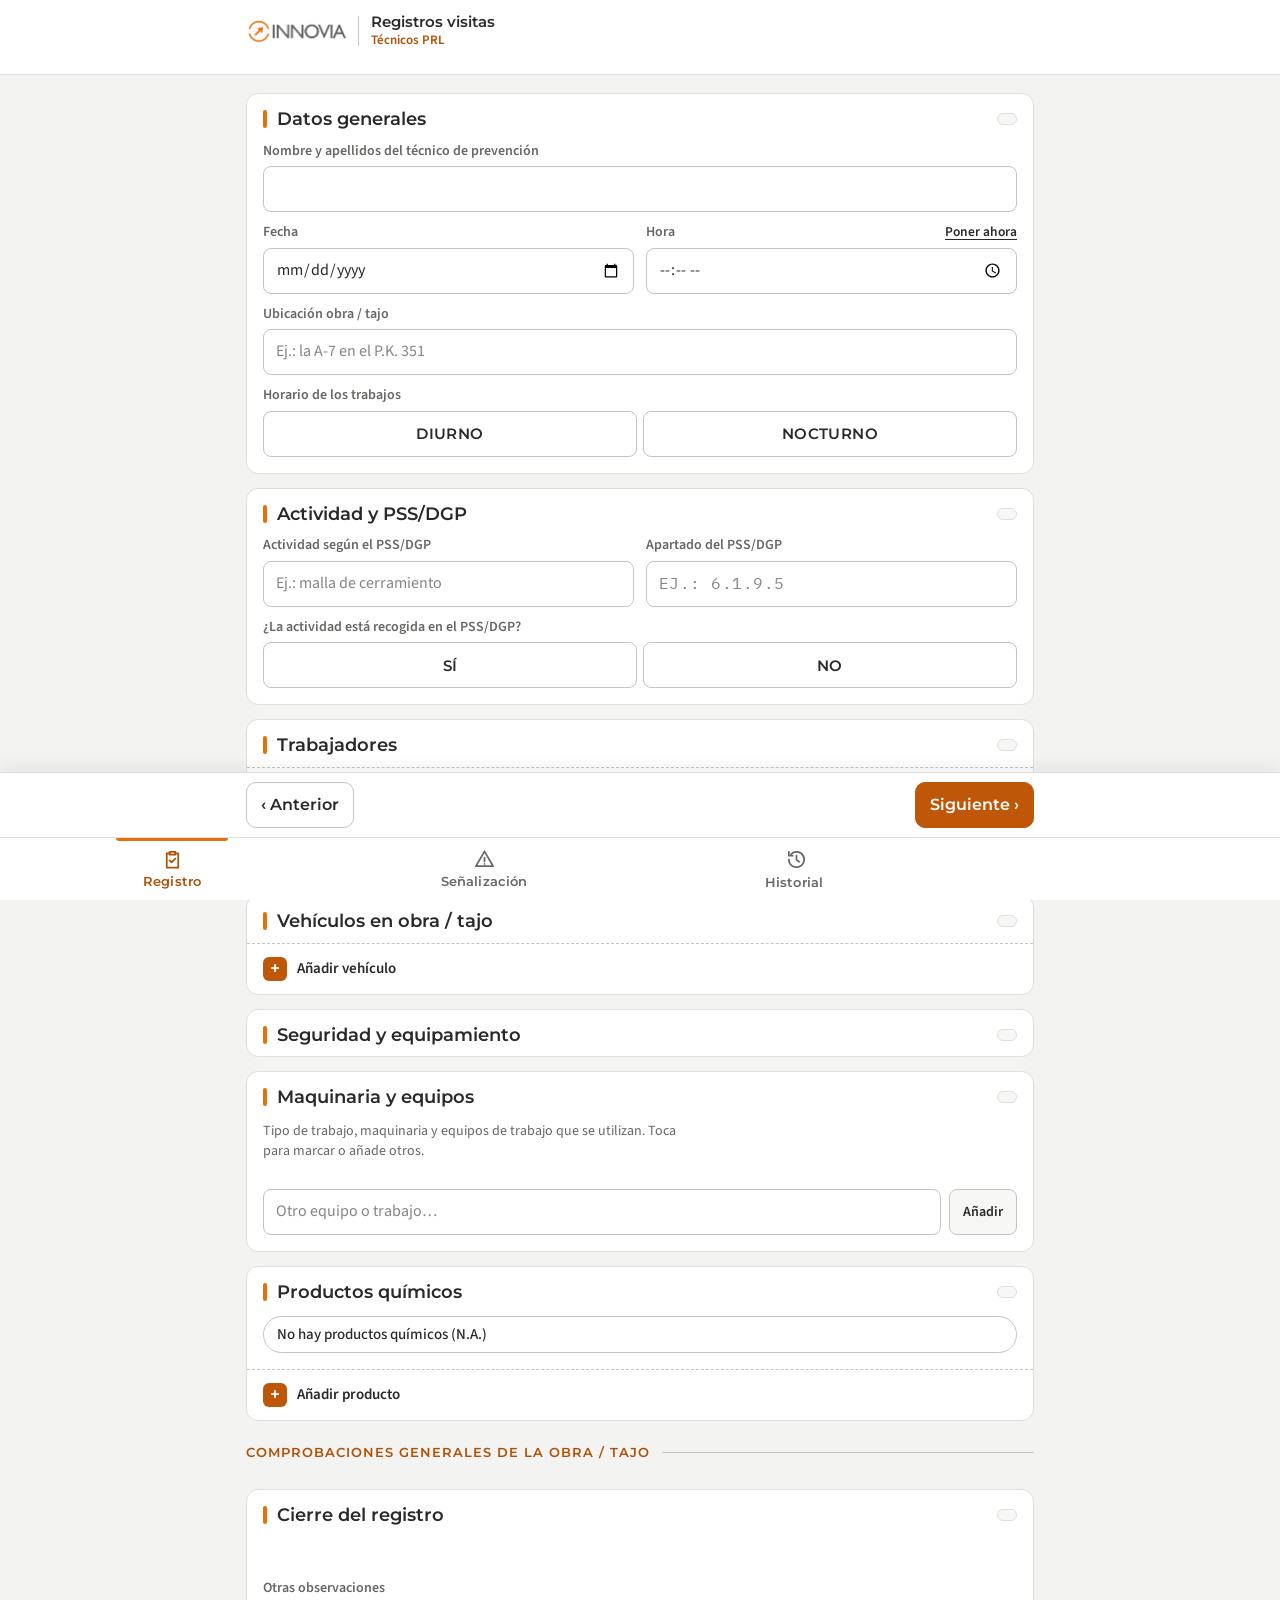
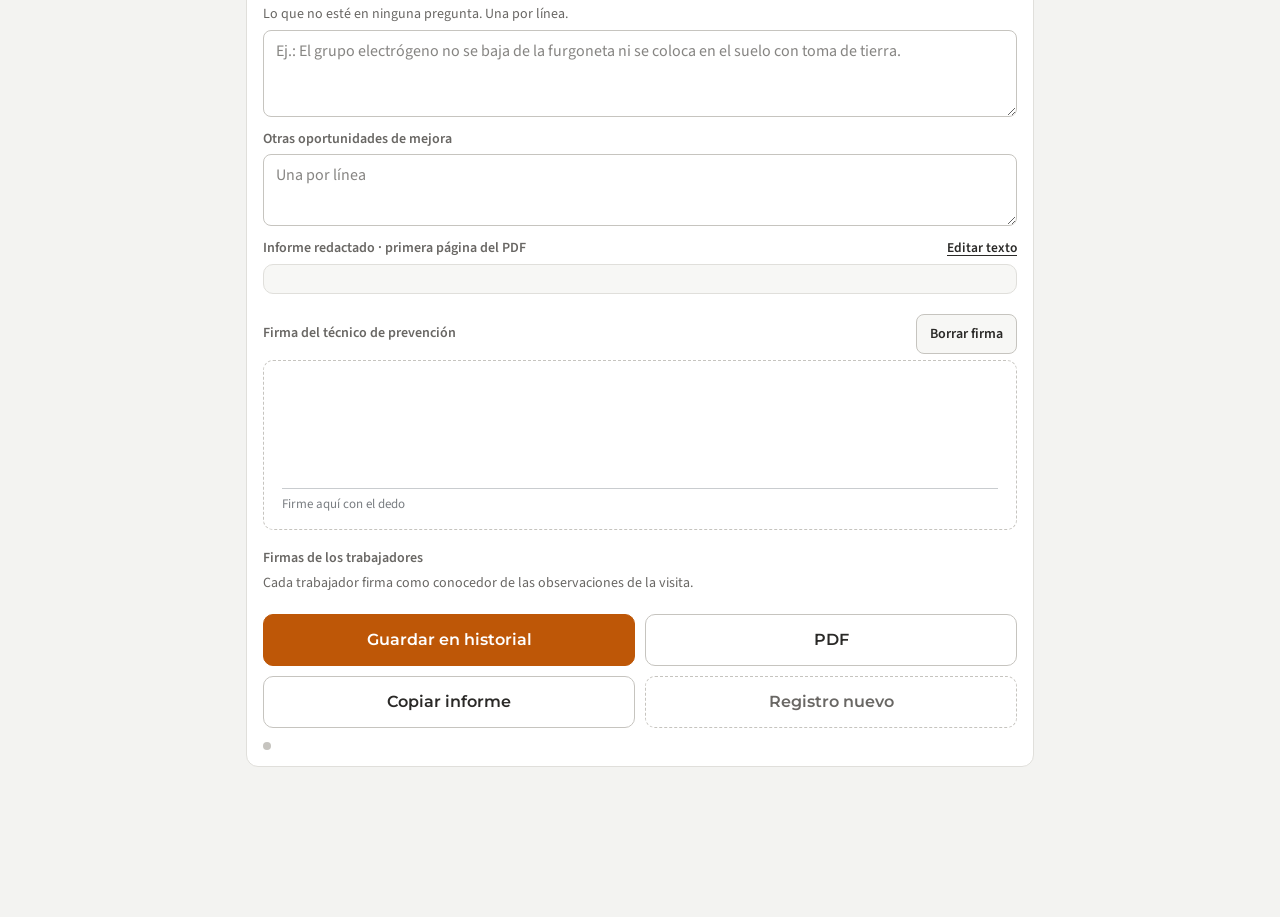
==== commit a4e2b94d: "Add files via upload" ====
--- a/index.html
+++ b/index.html
@@ -2,5021 +2,11 @@
 <html lang="es">
 <head>
 <meta charset="utf-8">
-<meta name="viewport" content="width=device-width,initial-scale=1,viewport-fit=cover">
-<meta name="theme-color" content="#FFFFFF" media="(prefers-color-scheme: light)">
-<meta name="theme-color" content="#1D1C1B" media="(prefers-color-scheme: dark)">
-<meta name="description" content="Registro de Comprobación para Recurso Preventivo: checklist de obra, fotos, firma y PDF.">
-<link rel="manifest" href="manifest.webmanifest">
-<link rel="icon" type="image/png" href="icons/favicon-64.png">
-<link rel="apple-touch-icon" href="icons/apple-touch-icon.png">
-<meta name="mobile-web-app-capable" content="yes">
-<meta name="apple-mobile-web-app-capable" content="yes">
-<meta name="apple-mobile-web-app-status-bar-style" content="default">
-<meta name="apple-mobile-web-app-title" content="Visitas PRL">
-<title>Registros Visitas Técnicos PRL</title>
-<link rel="preconnect" href="https://fonts.googleapis.com">
-<link rel="preconnect" href="https://fonts.gstatic.com" crossorigin>
-<link rel="stylesheet" href="https://fonts.googleapis.com/css2?family=Montserrat:wght@500;600;700&family=Source+Sans+3:wght@400;500;600;700&family=IBM+Plex+Mono:wght@400;500&display=swap">
-<style>
-/* Layout: one-column field form for phone use in obra, in Innovia's corporate look:
-   white header with the Innovia logo, orange brand line and progress, blocks in the order of the paper form,
-   closing block with summary, firma and exports; bottom tab bar like a native app. */
-:root{
-  --bg:#F3F3F1; --surface:#FFFFFF; --surface-2:#F7F7F5; --field:#FFFFFF;
-  --ink:#2A2927; --muted:#696764; --line:#E0DFDB; --line-strong:#C6C4BF;
-  --brand:#E56F0B; --brand-text:#B05006; --brand-soft:#FDF1E7; --brand-line:#F6CDA8;
-  --accent:#BE5707; --accent-ink:#FFFFFF;
-  --ok:#1C7A44; --ok-soft:#E1F2E8; --on-ok:#FFFFFF;
-  --bad:#C42B24; --bad-soft:#FBE6E4; --bad-tint:#FFF7F6; --bad-line:#F0C3BF; --on-bad:#FFFFFF;
-  --na:#6E6C68; --on-na:#FFFFFF;
-  --head-bg:#FFFFFF; --head-2:#F3F3F1; --head-fg:#2A2927; --head-muted:#696764; --head-line:#E0DFDB;
-  --ok-on-head:#1C7A44; --bad-on-head:#C42B24;
-  --paper:#FFFFFF; --paper-line:#C9CCCF; --paper-muted:#7A7E82;
-  --scrim:rgba(20,19,18,.5); --on-scrim:#FFFFFF;
-  --focus:#0B62C4;
-  --f-display:"Montserrat","Segoe UI",system-ui,-apple-system,Roboto,Arial,sans-serif;
-  --f-body:"Source Sans 3","Segoe UI",system-ui,-apple-system,Roboto,Helvetica,Arial,sans-serif;
-  --f-mono:"IBM Plex Mono",ui-monospace,SFMono-Regular,Menlo,Consolas,monospace;
-}
-@media (prefers-color-scheme: dark){
-  :root:not([data-theme="light"]){
-    --bg:#141312; --surface:#1D1C1B; --surface-2:#252422; --field:#191817;
-    --ink:#ECEBE8; --muted:#A4A29D; --line:#34322F; --line-strong:#4A4845;
-    --brand:#F07A1A; --brand-text:#F59A4E; --brand-soft:#2E1F12; --brand-line:#5A3518;
-    --accent:#F07A1A; --accent-ink:#1A1208;
-    --ok:#45C37C; --ok-soft:#14301F; --on-ok:#0B1A11;
-    --bad:#FF6259; --bad-soft:#3A1715; --bad-tint:#1F1413; --bad-line:#5A2420; --on-bad:#1E0705;
-    --na:#A4A29D; --on-na:#141312;
-    --head-bg:#1D1C1B; --head-2:#252422; --head-fg:#ECEBE8; --head-muted:#A4A29D; --head-line:#34322F;
-    --ok-on-head:#45C37C; --bad-on-head:#FF6259;
-    --paper:#F2F4F5; --paper-line:#C9CCCF; --paper-muted:#7A7E82;
-    --scrim:rgba(0,0,0,.65); --on-scrim:#FFFFFF;
-    --focus:#6EA9FF;
-    color-scheme:dark;
-  }
-}
-:root[data-theme="dark"]{
-    --bg:#141312; --surface:#1D1C1B; --surface-2:#252422; --field:#191817;
-    --ink:#ECEBE8; --muted:#A4A29D; --line:#34322F; --line-strong:#4A4845;
-    --brand:#F07A1A; --brand-text:#F59A4E; --brand-soft:#2E1F12; --brand-line:#5A3518;
-    --accent:#F07A1A; --accent-ink:#1A1208;
-    --ok:#45C37C; --ok-soft:#14301F; --on-ok:#0B1A11;
-    --bad:#FF6259; --bad-soft:#3A1715; --bad-tint:#1F1413; --bad-line:#5A2420; --on-bad:#1E0705;
-    --na:#A4A29D; --on-na:#141312;
-    --head-bg:#1D1C1B; --head-2:#252422; --head-fg:#ECEBE8; --head-muted:#A4A29D; --head-line:#34322F;
-    --ok-on-head:#45C37C; --bad-on-head:#FF6259;
-    --paper:#F2F4F5; --paper-line:#C9CCCF; --paper-muted:#7A7E82;
-    --scrim:rgba(0,0,0,.65); --on-scrim:#FFFFFF;
-    --focus:#6EA9FF;
-    color-scheme:dark;
-}
-*,*::before,*::after{box-sizing:border-box}
-html{-webkit-text-size-adjust:100%}
-body{background:var(--bg);color:var(--ink);font-family:var(--f-body);font-size:16px;line-height:1.45}
-body::before{content:"";position:fixed;inset:0 0 auto;height:env(safe-area-inset-top,0px);z-index:30;background:var(--head-bg)}
-button{font-family:inherit}
-.vh{position:absolute!important;width:1px;height:1px;overflow:hidden;clip:rect(0 0 0 0);white-space:nowrap}
-
-/* ---------- header ---------- */
-.top{position:sticky;top:env(safe-area-inset-top,0px);z-index:20;background:var(--head-bg);color:var(--head-fg)}
-.top-in{max-width:820px;margin:0 auto;padding-left:max(16px,env(safe-area-inset-left,0px));padding-right:max(16px,env(safe-area-inset-right,0px))}
-.bar1{display:flex;align-items:center;justify-content:space-between;gap:12px;min-height:56px}
-.brand{display:flex;align-items:center;gap:10px;min-width:0;flex:1 1 auto}
-.brand svg{width:30px;height:30px;flex:none}
-.lg-bg{fill:var(--accent)} .lg-ink{stroke:var(--accent-ink);fill:none} .lg-dot{fill:var(--accent-ink)}
-.brand-t{min-width:0;overflow:hidden}
-.brand b{display:block;font:700 21px/1 var(--f-display);letter-spacing:.05em;text-transform:uppercase;white-space:nowrap;overflow:hidden;text-overflow:ellipsis}
-.brand small{display:block;margin-top:3px;font-size:12px;color:var(--head-muted);white-space:nowrap;overflow:hidden;text-overflow:ellipsis}
-.tabs{display:flex;gap:2px;background:var(--head-2);padding:3px;border-radius:99px;flex:none}
-.tab{appearance:none;border:0;background:transparent;color:var(--head-fg);font:600 15px/1 var(--f-display);letter-spacing:.05em;text-transform:uppercase;padding:9px 12px;border-radius:99px;cursor:pointer}
-@media (max-width:420px){.tab{font-size:14px;padding:8px 10px}.brand b{font-size:18px}}
-.tab[aria-selected="true"]{background:var(--accent);color:var(--accent-ink)}
-.tab .n{font-family:var(--f-mono);font-size:11.5px;margin-left:5px;letter-spacing:0}
-.steps{display:flex;gap:6px;overflow-x:auto;padding:2px 0 10px;scrollbar-width:none}
-.steps::-webkit-scrollbar{display:none}
-.step{flex:none;appearance:none;border:1px solid var(--head-line);background:transparent;color:var(--head-fg);font:500 14px/1 var(--f-body);padding:7px 11px;border-radius:99px;display:inline-flex;align-items:center;gap:7px;cursor:pointer}
-.step:hover{border-color:var(--head-muted)}
-.step .dot{width:8px;height:8px;border-radius:50%;background:var(--head-line);flex:none}
-.step.done .dot{background:var(--ok-on-head)}
-.step.warn .dot{background:var(--bad-on-head)}
-.step[aria-current="step"]{border-color:var(--brand);background:var(--brand-soft);color:var(--ink);font-weight:700}
-.step .n{font-family:var(--f-mono);font-size:12px;color:var(--head-muted)}
-.step .c{font-family:var(--f-mono);font-size:11.5px;color:var(--head-muted);font-variant-numeric:tabular-nums}
-.prog{height:4px;background:var(--head-2)}
-.prog i{display:block;height:100%;width:0;background:var(--accent);transition:width .3s ease}
-.hazard{height:7px;background:repeating-linear-gradient(-45deg,var(--accent) 0 9px,var(--head-bg) 9px 18px)}
-
-/* ---------- main ---------- */
-main{max-width:820px;margin:0 auto;padding-left:max(16px,env(safe-area-inset-left,0px));padding-right:max(16px,env(safe-area-inset-right,0px));padding-block:18px 110px;display:grid;gap:14px}
-.block{background:var(--surface);border:1px solid var(--line);border-radius:12px;scroll-margin-top:136px;min-width:0}
-.bh{display:flex;align-items:center;justify-content:space-between;gap:10px;padding:14px 16px 10px}
-.bh h2{margin:0;font:700 21px/1.1 var(--f-display);letter-spacing:.03em;text-transform:uppercase;text-wrap:balance}
-.bb{padding:2px 16px 16px;display:grid;gap:14px;min-width:0}
-.help{margin:0;font-size:14px;color:var(--muted);max-width:62ch}
-.divider{display:flex;align-items:center;gap:12px;margin-top:10px;scroll-margin-top:136px;font:600 15px/1.2 var(--f-display);letter-spacing:.08em;text-transform:uppercase;color:var(--muted)}
-.divider::after{content:"";flex:1;border-top:1px solid var(--line-strong)}
-.pill{flex:none;font:500 12.5px/1 var(--f-mono);padding:5px 9px;border-radius:99px;background:var(--surface-2);color:var(--muted);border:1px solid var(--line);font-variant-numeric:tabular-nums;white-space:nowrap}
-.pill.ok{background:var(--ok-soft);color:var(--ok);border-color:transparent}
-.pill.bad{background:var(--bad-soft);color:var(--bad);border-color:transparent}
-
-/* ---------- fields ---------- */
-.g2{display:grid;grid-template-columns:repeat(2,minmax(0,1fr));gap:12px}
-.ga{display:grid;grid-template-columns:repeat(2,minmax(0,1fr));gap:12px}
-.span2{grid-column:1/-1}
-@media (max-width:540px){.ga{grid-template-columns:minmax(0,1fr)}}
-.field{display:grid;gap:6px;min-width:0;align-content:start}
-#b-pss .field:not(.span2){align-content:end}
-.field>label,.lbl,.lblrow>label{font:600 14px/1.25 var(--f-body);color:var(--muted)}
-.lblrow{display:flex;justify-content:space-between;align-items:baseline;gap:8px}
-input,textarea,select{width:100%;font:16px/1.35 var(--f-body);color:var(--ink);background:var(--field);border:1px solid var(--line-strong);border-radius:8px;padding:10px 12px;min-width:0}
-select{min-height:46px}
-input{min-height:46px}
-textarea{resize:vertical;min-height:72px}
-input::placeholder,textarea::placeholder{color:var(--muted);opacity:.8}
-input:focus-visible,textarea:focus-visible,select:focus-visible,button:focus-visible,.chip:focus-visible{outline:2px solid var(--focus);outline-offset:2px}
-input.mono{font-family:var(--f-mono);text-transform:uppercase;letter-spacing:.03em}
-.inrow{display:flex;gap:8px;min-width:0}
-.mini{flex:none;appearance:none;border:1px solid var(--line-strong);background:var(--surface-2);color:var(--ink);font:600 14px/1 var(--f-body);padding:0 13px;border-radius:8px;min-height:40px;cursor:pointer}
-.mini:hover{border-color:var(--muted)}
-.inrow .mini{min-height:46px}
-.linkmini{appearance:none;border:0;background:none;color:var(--ink);font:600 13.5px/1 var(--f-body);text-decoration:underline;text-underline-offset:3px;padding:4px 2px;margin:-4px -2px;cursor:pointer}
-.hint{font:500 12.5px/1.2 var(--f-body)}
-.hint.ok{color:var(--ok)} .hint.bad{color:var(--bad)}
-
-/* ---------- repeatable rows ---------- */
-.rows{display:grid}
-.rowcard{border-top:1px solid var(--line);padding:12px 16px 16px;display:grid;gap:10px;min-width:0}
-.rowhead{display:flex;justify-content:space-between;align-items:center;gap:8px;margin-bottom:-4px}
-.rowlbl{font:600 14px/1 var(--f-display);letter-spacing:.1em;text-transform:uppercase;color:var(--muted)}
-.iconbtn{appearance:none;border:0;background:transparent;color:var(--muted);width:38px;height:38px;border-radius:8px;display:grid;place-items:center;cursor:pointer;flex:none}
-.iconbtn:hover{background:var(--surface-2);color:var(--bad)}
-.iconbtn svg{width:18px;height:18px}
-.addbtn{appearance:none;width:100%;border:0;border-top:1px dashed var(--line-strong);background:transparent;color:var(--ink);font:600 15px/1 var(--f-body);padding:13px 16px;text-align:left;cursor:pointer;border-radius:0 0 12px 12px;display:flex;align-items:center;gap:10px}
-.addbtn:hover{background:var(--surface-2)}
-.plus{display:inline-grid;place-items:center;width:24px;height:24px;border-radius:6px;background:var(--accent);color:var(--accent-ink);font:700 18px/1 var(--f-display)}
-
-/* ---------- answers ---------- */
-.seg{display:grid;grid-template-columns:repeat(3,minmax(0,1fr));gap:6px}
-.seg.two{grid-template-columns:repeat(2,minmax(0,1fr))}
-.seg button{appearance:none;min-height:46px;border:1.5px solid var(--line-strong);background:var(--surface);color:var(--ink);font:600 17px/1 var(--f-display);letter-spacing:.07em;text-transform:uppercase;border-radius:8px;cursor:pointer;transition:background-color .15s,border-color .15s,color .15s}
-.seg button:hover{border-color:var(--muted)}
-.seg button.is-good{background:var(--ok);border-color:var(--ok);color:var(--on-ok)}
-.seg button.is-bad{background:var(--bad);border-color:var(--bad);color:var(--on-bad)}
-.seg button.is-na{background:var(--na);border-color:var(--na);color:var(--on-na)}
-.item{padding:14px 16px;border-top:1px solid var(--line);display:grid;gap:10px;min-width:0}
-.item.flag{background:var(--bad-tint);box-shadow:inset 4px 0 0 var(--bad)}
-.item:last-child{border-radius:0 0 12px 12px}
-.q{margin:0;font-size:16px;line-height:1.4;text-wrap:pretty;max-width:68ch}
-.qnote{margin:-6px 0 0;font-size:13px;color:var(--muted)}
-.tools{display:flex;gap:2px;flex-wrap:wrap;margin:-4px 0 -4px -8px}
-.linkbtn{appearance:none;border:0;background:transparent;color:var(--muted);font:500 14.5px/1 var(--f-body);display:inline-flex;align-items:center;gap:6px;padding:9px 8px;border-radius:8px;cursor:pointer}
-.linkbtn:hover{color:var(--ink);background:var(--surface-2)}
-.linkbtn svg{width:18px;height:18px;flex:none}
-.linkbtn .n{font-family:var(--f-mono);font-size:12px}
-.thumbs{display:flex;flex-wrap:wrap;gap:8px}
-.thumbs:empty{display:none}
-.thumb{position:relative;width:78px;height:78px;border-radius:8px;overflow:hidden;border:1px solid var(--line);background:var(--surface-2)}
-.thumb img{width:100%;height:100%;object-fit:cover;display:block}
-.thumb button{position:absolute;top:4px;right:4px;width:26px;height:26px;border-radius:50%;border:0;background:var(--scrim);color:var(--on-scrim);display:grid;place-items:center;cursor:pointer;padding:0}
-.thumb button svg{width:14px;height:14px}
-
-/* ---------- equipos ---------- */
-.chips{display:flex;flex-wrap:wrap;gap:8px}
-.chip{appearance:none;border:1px solid var(--line-strong);background:var(--surface);color:var(--ink);font:500 15px/1 var(--f-body);padding:10px 13px;border-radius:99px;cursor:pointer;display:inline-flex;align-items:center;gap:6px}
-.chip:hover{border-color:var(--muted)}
-.chip[aria-pressed="true"]{background:var(--accent);border-color:var(--accent);color:var(--accent-ink)}
-.chip svg{width:13px;height:13px}
-
-/* ---------- cierre ---------- */
-.stats{display:grid;grid-template-columns:repeat(4,minmax(0,1fr));gap:8px}
-.stat{border:1px solid var(--line);border-radius:10px;padding:10px 10px 9px;display:flex;flex-direction:column;gap:5px;background:var(--surface-2);min-width:0}
-.stat b{font:700 30px/1 var(--f-display);font-variant-numeric:tabular-nums}
-.stat span{font:600 11px/1.15 var(--f-body);letter-spacing:.06em;text-transform:uppercase;color:var(--muted)}
-.stat.ok b{color:var(--ok)} .stat.bad b{color:var(--bad)}
-@media (max-width:560px){.stats{grid-template-columns:repeat(2,minmax(0,1fr))}.stat{flex-direction:row;align-items:center;gap:10px;padding:10px 12px}.stat b{font-size:26px;min-width:1.4em}}
-.inc{border:1px solid var(--bad-line);background:var(--bad-tint);border-radius:10px;padding:12px 14px;display:grid;gap:10px}
-.inc h3{margin:0;font:700 16px/1.2 var(--f-display);letter-spacing:.06em;text-transform:uppercase;color:var(--bad)}
-.inc ul{margin:0;padding-left:18px;display:grid;gap:8px;font-size:14.5px}
-.inc li small{display:block;color:var(--muted);font-size:13px}
-.inc .mini{justify-self:start}
-.noinc{border:1px solid var(--line);background:var(--ok-soft);color:var(--ok);border-radius:10px;padding:12px 14px;font-weight:600;font-size:15px}
-.sighead{display:flex;justify-content:space-between;align-items:center;gap:8px}
-.sig{position:relative;background:var(--paper);border:1.5px dashed var(--line-strong);border-radius:10px;height:170px}
-.sig canvas{position:absolute;inset:0;width:100%;height:100%;touch-action:none;cursor:crosshair;border-radius:10px}
-.sig::after{content:"";position:absolute;left:18px;right:18px;bottom:40px;border-bottom:1px solid var(--paper-line);pointer-events:none}
-.sig-hint{position:absolute;left:18px;bottom:15px;font-size:13px;color:var(--paper-muted);pointer-events:none}
-.signame{margin:0;font-size:14px;color:var(--muted)}
-.actions{display:grid;grid-template-columns:repeat(2,minmax(0,1fr));gap:10px}
-.btn{appearance:none;min-height:52px;border:1px solid var(--line-strong);background:var(--surface);color:var(--ink);font:700 17px/1.1 var(--f-display);letter-spacing:.05em;text-transform:uppercase;border-radius:10px;padding:8px 14px;cursor:pointer}
-.btn:hover{border-color:var(--muted)}
-.btn.primary{background:var(--accent);border-color:var(--accent);color:var(--accent-ink)}
-.btn.ghost{border-style:dashed;color:var(--muted);background:transparent}
-.btn.danger{background:var(--bad);border-color:var(--bad);color:var(--on-bad)}
-.btn[disabled]{opacity:.6;cursor:progress}
-.savestate{margin:0;font-size:13.5px;color:var(--muted);display:flex;align-items:center;gap:8px}
-.savestate i{width:8px;height:8px;border-radius:50%;background:var(--line-strong);flex:none}
-.savestate.ok i{background:var(--ok)} .savestate.warn i{background:var(--accent)}
-@media (max-width:370px){.actions{grid-template-columns:minmax(0,1fr)}}
-
-/* ---------- historial ---------- */
-.hhead{display:grid;gap:12px}
-.hhead-t{display:flex;justify-content:space-between;align-items:center;gap:10px}
-.hhead h2{margin:0;font:700 26px/1 var(--f-display);text-transform:uppercase;letter-spacing:.03em}
-.hlist{display:grid;gap:10px}
-.hcard{background:var(--surface);border:1px solid var(--line);border-radius:12px;padding:14px 16px;display:grid;gap:6px;min-width:0}
-.hcard.flag{box-shadow:inset 4px 0 0 var(--bad)}
-.hmeta{display:flex;justify-content:space-between;gap:8px;align-items:center;font:500 13px/1.2 var(--f-mono);color:var(--muted);flex-wrap:wrap}
-.hcode{color:var(--ink);font-weight:500}
-.htitle{margin:0;font:600 17px/1.3 var(--f-body);overflow-wrap:anywhere}
-.hsub{margin:0;color:var(--muted);font-size:14px;overflow-wrap:anywhere}
-.hbtns{display:flex;flex-wrap:wrap;gap:6px;margin-top:6px}
-.hbtns .mini.del{color:var(--bad)}
-.empty{padding:26px 18px;border:1.5px dashed var(--line-strong);border-radius:12px;color:var(--muted);display:grid;gap:8px}
-.empty b{color:var(--ink);font:700 18px/1.2 var(--f-display);text-transform:uppercase;letter-spacing:.04em}
-
-/* ---------- toast + modal ---------- */
-.toast{position:fixed;left:50%;bottom:calc(18px + env(safe-area-inset-bottom,0px));transform:translate(-50%,20px);opacity:0;pointer-events:none;background:var(--head-bg);color:var(--head-fg);border:1px solid var(--head-line);padding:12px 16px;border-radius:10px;font-size:15px;max-width:min(92vw,520px);width:max-content;transition:opacity .2s,transform .2s;z-index:50;box-shadow:0 8px 24px rgba(0,0,0,.25)}
-.toast.on{opacity:1;transform:translate(-50%,0)}
-.modal{position:fixed;inset:0;background:var(--scrim);display:grid;align-items:end;justify-items:center;z-index:60;padding:16px max(16px,env(safe-area-inset-right,0px)) calc(16px + env(safe-area-inset-bottom,0px)) max(16px,env(safe-area-inset-left,0px))}
-@media (min-width:600px){.modal{align-items:center}}
-.sheet{background:var(--surface);color:var(--ink);border-radius:14px;padding:18px;width:100%;max-width:480px;display:grid;gap:12px;border:1px solid var(--line);max-height:calc(100vh - 48px);overflow:auto}
-.nov{margin:0;padding:0;list-style:none;display:grid;gap:10px}
-.nov li{display:grid;grid-template-columns:22px 1fr;gap:8px;align-items:start;line-height:1.35}
-.nov li::before{content:"";width:9px;height:9px;border-radius:50%;background:var(--brand);margin:6px 0 0 6px}
-.nov li b{font-weight:700}
-.nov-v{margin:4px 0 0;font:600 12px/1.2 var(--f-mono);color:var(--muted);letter-spacing:.03em;text-transform:uppercase}
-.nov-btn{display:inline-flex;padding:4px 6px;font-size:13px;text-decoration:underline}
-.m-file{margin:0;font:500 13px/1.35 var(--f-mono);color:var(--muted);overflow-wrap:anywhere}
-.m-msg{display:grid;gap:6px;font-weight:600;font-size:14.5px}
-.m-msg textarea{font-weight:400;font-size:15.5px;line-height:1.4;min-height:0}
-/* ---------- guía de bienvenida ---------- */
-body.guia-on{overflow:hidden}
-.guia{position:fixed;inset:0;z-index:70;background:var(--bg);color:var(--ink);display:grid;grid-template-rows:auto minmax(0,1fr) auto auto;padding:calc(8px + env(safe-area-inset-top,0px)) 0 calc(16px + env(safe-area-inset-bottom,0px))}
-.guia[hidden]{display:none}
-.g-top{display:flex;align-items:center;justify-content:space-between;gap:10px;padding:0 8px 0 20px;min-height:48px}
-.g-brand{font:700 12.5px/1 var(--f-display);letter-spacing:.08em;text-transform:uppercase;color:var(--brand-text)}
-.g-track{display:flex;overflow-x:auto;overflow-y:hidden;scroll-snap-type:x mandatory;scrollbar-width:none;overscroll-behavior:contain}
-.g-track::-webkit-scrollbar{display:none}
-.g-slide{flex:0 0 100%;min-width:0;scroll-snap-align:center;scroll-snap-stop:always;overflow-y:auto;overscroll-behavior:contain;padding:4px 20px 8px;display:flex;flex-direction:column}
-.g-in{max-width:440px;width:100%;margin:auto;display:grid;gap:14px}
-.g-n{margin:6px 0 0;font:600 12.5px/1 var(--f-mono);color:var(--brand-text);letter-spacing:.04em}
-.g-slide h2{margin:0;font:700 25px/1.2 var(--f-display);text-wrap:balance}
-.g-txt{margin:0;font-size:17px;line-height:1.5;text-wrap:pretty}
-.g-dots{display:flex;justify-content:center;gap:8px;padding:12px 0 14px}
-.g-dots i{width:8px;height:8px;border-radius:99px;background:var(--line-strong);transition:width .2s,background-color .2s}
-.g-dots i.on{width:22px;background:var(--brand)}
-.g-nav{display:grid;grid-template-columns:1fr 1.5fr;gap:10px;padding:0 16px;max-width:480px;width:100%;margin:0 auto}
-.g-nav .btn[disabled]{visibility:hidden}
-/* ilustraciones (solo dibujo, no son botones) */
-.g-ill{background:var(--surface);border:1px solid var(--line);border-radius:14px;padding:14px;display:grid;gap:10px;box-shadow:0 6px 22px rgba(0,0,0,.07);pointer-events:none;user-select:none}
-.g-chips{display:flex;gap:6px;overflow:hidden;mask-image:linear-gradient(90deg,#000 80%,transparent)}
-.g-segs{display:flex;gap:3px}
-.g-segs span{flex:1 1 0;min-width:0;height:28px;display:grid;place-items:center;border:1.5px solid var(--line-strong);border-radius:7px;background:var(--surface-2);color:var(--muted);font:600 11px/1 var(--f-mono)}
-.g-segs .ok{background:var(--ok-soft);border-color:var(--ok);color:var(--ok)}
-.g-segs .bad{background:var(--bad-soft);border-color:var(--bad);color:var(--bad)}
-.g-segs .cur{flex:5 1 0;display:flex;gap:5px;justify-content:flex-start;padding:0 7px;border:2px solid var(--brand);background:var(--brand-soft);color:var(--brand-text)}
-.g-segs .cur b{font:700 12.5px/1 var(--f-display);color:var(--ink);white-space:nowrap;overflow:hidden;text-overflow:ellipsis}
-.g-chip{flex:none;border:1px solid var(--line);border-radius:99px;padding:6px 10px;font:500 13.5px/1 var(--f-body);display:inline-flex;gap:6px;align-items:center;white-space:nowrap}
-.g-chip b{font:500 11.5px/1 var(--f-mono);color:var(--muted)}
-.g-chip.cur{border-color:var(--brand);background:var(--brand-soft);font-weight:700}
-.g-chip .d{width:7px;height:7px;border-radius:50%;background:var(--line-strong)}
-.g-chip .d.ok{background:var(--ok)}
-.g-card{display:grid;gap:9px;padding:11px 12px;border:1px solid var(--line);border-radius:10px}
-.g-card.flag{background:var(--bad-tint);border-color:var(--bad-line);box-shadow:inset 4px 0 0 var(--bad)}
-.g-card.dim{opacity:.55}
-.g-q{margin:0;font-size:15px;line-height:1.35}
-.g-seg{display:grid;grid-template-columns:repeat(3,1fr);gap:6px}
-.g-seg span{min-height:36px;display:grid;place-items:center;border:1.5px solid var(--line-strong);border-radius:8px;font:600 14px/1 var(--f-display);background:var(--surface)}
-.g-seg .ok{background:var(--ok);border-color:var(--ok);color:var(--on-ok)}
-.g-seg .bad{background:var(--bad);border-color:var(--bad);color:var(--on-bad)}
-.g-auto{margin:-2px 0;display:flex;align-items:center;gap:6px;font-size:13.5px;color:var(--muted)}
-.g-auto svg,.g-req svg,.g-tools svg,.g-file svg{width:18px;height:18px;flex:none}
-.g-req{margin:0;display:flex;align-items:center;gap:7px;color:var(--bad);font-weight:600;font-size:14px;line-height:1.3}
-.g-req.g-okline{color:var(--ok)}
-.g-fotobtn{margin:0;display:flex;align-items:center;justify-content:center;gap:8px;min-height:42px;border-radius:9px;background:var(--bad);color:var(--on-bad);font:700 14.5px/1.2 var(--f-display)}
-.g-fotobtn svg{width:20px;height:20px;flex:none}
-.g-tools{display:flex;flex-wrap:wrap;gap:6px 14px;font-size:14px;color:var(--muted)}
-.g-tools span{display:inline-flex;align-items:center;gap:5px}
-.g-tools .hi{color:var(--ink);font-weight:700;border-bottom:2px solid var(--brand)}
-.g-file{display:flex;align-items:center;gap:8px;font:500 12.5px/1.3 var(--f-mono);color:var(--muted);overflow-wrap:anywhere}
-.g-file svg{color:var(--bad)}
-.g-bubble{margin:0;background:var(--surface-2);border:1px solid var(--line);border-radius:12px 12px 12px 4px;padding:10px 12px;font-size:14.5px;line-height:1.4}
-.g-btns{display:grid;grid-template-columns:1fr 1fr;gap:8px}
-.g-btns span{min-height:40px;display:grid;place-items:center;border:1px solid var(--line-strong);border-radius:9px;font:600 14.5px/1 var(--f-display)}
-.g-btns .pri{background:var(--accent);border-color:var(--accent);color:var(--accent-ink)}
-.g-btns .hi{border:2px solid var(--brand);color:var(--brand-text)}
-.g-h{display:grid;gap:3px;padding:9px 12px;border:1px solid var(--line);border-radius:10px}
-.g-h b{font:600 13px/1.2 var(--f-mono)}
-.g-h span{font-size:14px;color:var(--muted)}
-.g-h em{font-style:normal;font-size:13px;font-weight:600}
-.g-h em.bad{color:var(--bad)} .g-h em.ok{color:var(--ok)}
-.g-h.flag{box-shadow:inset 4px 0 0 var(--bad)}
-@media (max-height:700px){.g-slide h2{font-size:21px}.g-txt{font-size:15.5px;line-height:1.45}.g-in{gap:10px}.g-ill{padding:11px;gap:8px}.g-q{font-size:14px}.g-seg span{min-height:32px}.g-card{padding:9px 10px;gap:7px}.g-dots{padding:8px 0 10px}.g-top{min-height:40px}.g-h + .g-h{display:none}}
-.sheet h3{margin:0;font:700 21px/1.15 var(--f-display);text-transform:uppercase;letter-spacing:.03em}
-.sheet p{margin:0;font-size:15px;color:var(--muted)}
-.sheet ul{margin:0;padding-left:18px;font-size:15px;display:grid;gap:4px}
-.m-actions{display:grid;grid-template-columns:repeat(2,minmax(0,1fr));gap:10px;margin-top:4px}
-@media (prefers-reduced-motion: reduce){*{transition:none!important;scroll-behavior:auto!important}}
-
-:root{padding-top:env(safe-area-inset-top,0px);padding-bottom:env(safe-area-inset-bottom,0px)}
-body{margin:0}
-img{max-width:100%}
-[hidden]{display:none!important}
-.install{display:flex;align-items:center;justify-content:space-between;gap:12px;background:var(--head-bg);color:var(--head-fg);border-radius:12px;padding:12px 8px 12px 16px}
-.install b{display:block;font:700 17px/1.2 var(--f-display);text-transform:uppercase;letter-spacing:.04em}
-.install span{display:block;font-size:14px;color:var(--head-muted);margin-top:2px}
-.install-b{display:flex;align-items:center;gap:2px;flex:none}
-.install .mini{background:var(--accent);border-color:var(--accent);color:var(--accent-ink)}
-.install .iconbtn{color:var(--head-muted)}
-.install .iconbtn:hover{background:var(--head-2);color:var(--head-fg)}
-.backup{border:1.5px dashed var(--line-strong);border-radius:12px;padding:14px 16px;display:grid;gap:12px;margin-top:6px}
-.backup b{display:block;font:700 17px/1.2 var(--f-display);text-transform:uppercase;letter-spacing:.04em}
-.backup span{display:block;font-size:14px;color:var(--muted);margin-top:3px;max-width:60ch}
-.backup-b{display:flex;flex-wrap:wrap;gap:8px}
-.copia-est{margin:0;display:flex;gap:8px;align-items:flex-start;font-size:14px;line-height:1.4;color:var(--muted)}
-.copia-est::before{content:"";flex:none;width:9px;height:9px;border-radius:50%;margin-top:5px;background:var(--line-strong)}
-.copia-est.ok::before{background:var(--ok)}
-.copia-est.bad{color:var(--bad);font-weight:600}
-.copia-est.bad::before{background:var(--bad)}
-
-/* ---------- informe redactado ---------- */
-.informe{background:var(--surface-2);border:1px solid var(--line);border-radius:10px;padding:14px 16px;font-size:15px;line-height:1.5;display:grid;gap:8px;min-width:0;overflow-wrap:anywhere}
-.informe p{margin:0;max-width:68ch}
-.informe h4{margin:6px 0 0;font:700 12.5px/1.2 var(--f-display);letter-spacing:.06em;color:var(--brand-text)}
-.inf-list{margin:0;padding:0;list-style:none;display:grid;gap:6px}
-.inf-list li{display:grid;grid-template-columns:1.6em minmax(0,1fr);gap:4px}
-.inf-n{font-weight:600;color:var(--muted);font-variant-numeric:tabular-nums}
-#inf-edit{font-size:15px;line-height:1.5}
-
-.seg button.is-sel{background:var(--accent);border-color:var(--accent);color:var(--accent-ink)}
-.mejora-t{appearance:none;justify-self:start;border:1px dashed var(--line-strong);background:var(--surface);color:var(--muted);font:600 13.5px/1 var(--f-body);padding:9px 13px;border-radius:99px;cursor:pointer}
-.mejora-t[aria-pressed="true"]{background:var(--brand-soft);border:1px solid var(--brand-line);color:var(--brand-text)}
-.item.flag.mejora{background:var(--brand-soft);box-shadow:inset 4px 0 0 var(--brand)}
-
-.upd{position:fixed;left:max(16px,env(safe-area-inset-left,0px));right:max(16px,env(safe-area-inset-right,0px));bottom:calc(80px + env(safe-area-inset-bottom,0px));z-index:40;display:flex;align-items:center;justify-content:space-between;gap:12px;background:var(--ink);color:var(--surface);border-radius:12px;padding:10px 10px 10px 16px;font-size:15px;box-shadow:0 8px 24px rgba(0,0,0,.25);max-width:560px;margin:0 auto}
-.upd .mini{background:var(--accent);border-color:var(--accent);color:var(--accent-ink)}
-.ver{margin:6px 0 0;font:500 12.5px/1.3 var(--f-mono);color:var(--muted)}
-
-.subh{display:flex;align-items:center;justify-content:space-between;gap:10px;padding:14px 16px 12px;border-top:1px solid var(--line);background:var(--surface-2);font:600 13px/1.2 var(--f-display);letter-spacing:.05em;text-transform:uppercase;color:var(--brand-text)}
-.chk:empty{display:none}
-.chk .item:last-child,.block>.chk:last-child .item:last-child{border-radius:0 0 12px 12px}
-.addbtn{border-radius:0}
-.block>.addbtn:last-child{border-radius:0 0 12px 12px}
-
-.wf-list{display:grid;gap:8px}
-.wf{display:flex;align-items:center;justify-content:space-between;gap:12px;border:1px solid var(--line);border-radius:10px;padding:10px 12px;background:var(--surface-2);min-width:0}
-.wf-who{min-width:0}
-.wf-who b{display:block;font-weight:600;overflow-wrap:anywhere}
-.wf-who span{font-size:13px;color:var(--muted)}
-.wf-sig{display:flex;align-items:center;gap:8px;flex:none}
-.wf-sig img{width:96px;height:40px;object-fit:contain;background:var(--paper);border:1px solid var(--line);border-radius:6px}
-.wf-empty{font-size:14px;color:var(--muted)}
-.wsig-pad{height:210px}
-.wsig-n{font-weight:600;color:var(--ink)!important}
-.m-actions.three{grid-template-columns:repeat(3,minmax(0,1fr))}
-
-.sen-items{display:grid}
-.sen-it{appearance:none;display:flex;align-items:center;gap:12px;width:100%;text-align:left;border:0;border-top:1px solid var(--line);background:transparent;color:var(--ink);padding:10px 16px;cursor:pointer;font:inherit;min-width:0}
-.sen-it:hover{background:var(--surface-2)}
-.sen-items .sen-it:last-child{border-radius:0 0 12px 12px}
-.sen-it img{width:60px;height:85px;object-fit:cover;object-position:top;border:1px solid var(--line);border-radius:4px;background:var(--paper);flex:none}
-.sen-tx{display:grid;gap:2px;min-width:0}
-.sen-tx b{font:600 14.5px/1.2 var(--f-display);color:var(--brand-text)}
-.sen-tx span{font-size:15px;line-height:1.3}
-.sen-tx small{font-size:13px;color:var(--muted)}
-.viewer{position:fixed;inset:0;z-index:70;background:var(--bg);display:flex;flex-direction:column;padding-top:env(safe-area-inset-top,0px);padding-bottom:env(safe-area-inset-bottom,0px)}
-.vbar,.vnav{display:flex;align-items:center;gap:8px;background:var(--surface);padding:8px max(12px,env(safe-area-inset-right,0px)) 8px max(12px,env(safe-area-inset-left,0px))}
-.vbar{border-bottom:1px solid var(--line)}
-.vnav{border-top:1px solid var(--line);justify-content:space-between}
-.vuse{background:var(--surface);border-top:1px solid var(--line);padding:8px max(12px,env(safe-area-inset-right,0px)) 0 max(12px,env(safe-area-inset-left,0px));display:grid}
-.vuse .btn{width:100%}
-.senej{display:grid;gap:8px;margin-top:12px;padding-top:12px;border-top:1px dashed var(--line-strong);border-radius:2px;transition:box-shadow .4s,background-color .4s}
-.subsec{display:grid}
-.fotoreq{appearance:none;width:100%;margin:0;display:flex;align-items:center;justify-content:center;gap:10px;min-height:54px;padding:8px 14px;border:0;border-radius:10px;background:var(--bad);color:var(--on-bad);cursor:pointer;text-align:left;line-height:1.2}
-.fotoreq svg{width:24px;height:24px;flex:none}
-.fotoreq b{display:block;font:700 16px/1.2 var(--f-display)}
-.fotoreq small{display:block;margin-top:2px;font-size:12.5px;opacity:.92}
-.item.need-foto .tools [data-act="photo-cam"]{display:none}
-.segrow{display:grid;grid-template-columns:minmax(0,1fr) 44px;gap:6px;align-items:stretch}
-.mas{appearance:none;display:grid;place-items:center;min-height:46px;padding:0;border:1.5px dashed var(--line-strong);border-radius:8px;background:transparent;color:var(--muted);cursor:pointer}
-.mas svg{width:20px;height:20px;transition:transform .15s}
-.mas.on{border-style:solid;color:var(--ink)}
-.mas.on svg{transform:rotate(45deg)}
-.rowfotos{display:grid;gap:8px;margin-top:10px}
-.eqf-list{display:grid;gap:8px;margin-top:12px}
-.eqf-list:empty{display:none}
-.eqf{display:grid;gap:8px;padding:8px 10px;border:1px solid var(--line);border-radius:10px;background:var(--surface-2)}
-.eqf-h{display:flex;align-items:center;justify-content:space-between;gap:4px 8px;flex-wrap:wrap}
-.eqf-h b{font-weight:600}
-.eqf-h .tools{margin:0 -8px 0 0}
-#l-quimicos[hidden],#q-add[hidden],#chk-b-quimicos[hidden]{display:none}
-.subsec > .field{padding:12px 16px 14px;border-top:1px solid var(--line)}
-.subsec .cond{display:grid;gap:0}
-.subsec > .help{margin:0;padding:12px 16px}
-.subsec .field .help{margin:10px 0 0}
-.subsec .cond[hidden]{display:none}
-.senej.flash{background:var(--brand-soft);box-shadow:0 0 0 8px var(--brand-soft)}
-.pickhint{margin:0;padding:10px 12px;border:1px solid var(--brand-line);border-radius:10px;background:var(--brand-soft);color:var(--ink);font-size:15px;line-height:1.4}
-.senej label{font-weight:600;font-size:15px;color:var(--ink)}
-.senej-h{display:flex;align-items:center;justify-content:space-between;gap:4px 8px;flex-wrap:wrap}
-.senej-h .linkbtn{margin-right:-8px}
-.senej-list{display:grid;gap:8px}
-.senej-list:empty{display:none}
-.senej-it{display:flex;align-items:center;gap:8px;padding:8px 8px 8px 10px;border:1px solid var(--brand-line);border-radius:10px;background:var(--brand-soft)}
-.senej-it img{width:38px;height:54px;object-fit:cover;border:1px solid var(--line);border-radius:4px;background:var(--paper);flex:none}
-.senej-it .t{flex:1;min-width:0;font-size:14.5px;line-height:1.3}
-.senej-it .t b{display:block;font-weight:700}
-.senej-it .t small{display:block;color:var(--muted);font-size:12.5px}
-.vt{flex:1;min-width:0;font:600 15px/1.25 var(--f-display)}
-.vt small{display:block;font:400 13px/1.3 var(--f-body);color:var(--muted);overflow:hidden;text-overflow:ellipsis;white-space:nowrap}
-.vz{display:flex;gap:6px;flex:none}
-.vz .mini{min-width:42px;font-size:18px}
-.vimg{flex:1;overflow:auto;-webkit-overflow-scrolling:touch;background:var(--paper);overscroll-behavior:contain}
-.vimg img{display:block;max-width:none;height:auto;width:100%}
-.vc{font:500 13px var(--f-mono);color:var(--muted)}
-.vnav .mini[disabled]{opacity:.4}
-
-/* ---------- Innovia skin ---------- */
-.top{border-bottom:1px solid var(--line)}
-.bar1{min-height:62px}
-.brand{gap:12px}
-.logo{height:26px;width:auto;display:block;flex:none}
-.logo-d{display:none}
-@media (prefers-color-scheme: dark){:root:not([data-theme="light"]) .logo-l{display:none}:root:not([data-theme="light"]) .logo-d{display:block}}
-:root[data-theme="dark"] .logo-l{display:none}
-:root[data-theme="dark"] .logo-d{display:block}
-.brand-sep{width:1px;height:30px;background:var(--line-strong);flex:none}
-.brand-t b{font:600 15px/1.15 var(--f-display);letter-spacing:0;text-transform:none;color:var(--ink);white-space:nowrap}
-.brand-t small{font:600 13px/1.2 var(--f-body);color:var(--brand-text);margin-top:3px}
-.prog{height:3px;background:var(--line)}
-.prog i{background:var(--brand)}
-.step{font:500 14.5px/1 var(--f-body)}
-/* los 10 pasos de un vistazo: un tramo por paso, de color según su estado; el actual, más ancho y con su nombre */
-.steps{gap:4px;overflow:visible;padding:2px 0 10px}
-.step{flex:1 1 0;min-width:0;height:34px;padding:0;gap:6px;justify-content:center;border-radius:8px;border:1.5px solid var(--line-strong);background:var(--surface-2);color:var(--muted);font:600 12.5px/1 var(--f-mono);transition:flex-grow .2s ease,background-color .2s,border-color .2s}
-.step .n{font:inherit;color:inherit}
-.step .c,.step .l,.step .dot{display:none}
-.step.done{background:var(--ok-soft);border-color:var(--ok);color:var(--ok)}
-.step.warn{background:var(--bad-soft);border-color:var(--bad);color:var(--bad)}
-.step[aria-current="step"]{flex:6 1 0;justify-content:flex-start;padding:0 9px;border-width:2px;border-color:var(--brand);background:var(--brand-soft);color:var(--brand-text)}
-.step[aria-current="step"] .l{display:block;font:700 14px/1.1 var(--f-display);color:var(--ink);white-space:nowrap;overflow:hidden;text-overflow:ellipsis;min-width:0}
-.step[aria-current="step"].done .dot,.step[aria-current="step"].warn .dot{display:block;margin-left:auto;width:9px;height:9px}
-.step[aria-current="step"].done .dot{background:var(--ok)}
-.step[aria-current="step"].warn .dot{background:var(--bad)}
-.prog{display:none}
-/* más pantalla: al bajar se recoge la fila del logo; vuelve al subir */
-.top{transition:transform .22s ease}
-body.top-min .top{transform:translateY(calc(8px - var(--bar1-h, 62px)))}
-.bh h2{font:600 18px/1.25 var(--f-display);letter-spacing:0;text-transform:none;display:flex;align-items:center;gap:10px}
-.bh h2::before{content:"";width:4px;height:18px;border-radius:2px;background:var(--brand);flex:none}
-.divider{font:600 12.5px/1.3 var(--f-display);letter-spacing:.08em;color:var(--brand-text)}
-.rowlbl{font:600 12px/1 var(--f-display);letter-spacing:.07em}
-.seg button{font:600 15px/1 var(--f-display);letter-spacing:.03em}
-.btn{font:600 15.5px/1.15 var(--f-display);letter-spacing:0;text-transform:none}
-.stat b{font:700 26px/1 var(--f-display)}
-.inc h3,.empty b,.backup b,.install b{font-family:var(--f-display);font-weight:700;font-size:15.5px;letter-spacing:0;text-transform:none}
-.sheet h3{font:600 19px/1.2 var(--f-display);letter-spacing:0;text-transform:none}
-.hhead h2{font:600 22px/1.1 var(--f-display);letter-spacing:0;text-transform:none}
-.plus{font:600 17px/1 var(--f-display)}
-.install{background:var(--brand-soft);color:var(--ink);border:1px solid var(--brand-line)}
-.install span{color:var(--muted)}
-.install .iconbtn{color:var(--muted)}
-.install .iconbtn:hover{background:var(--surface);color:var(--ink)}
-.toast{background:var(--ink);color:var(--surface);border-color:transparent;bottom:calc(84px + env(safe-area-inset-bottom,0px))}
-main{padding-block:18px 150px}
-/* bottom tab bar */
-.bottomnav{position:fixed;left:0;right:0;bottom:0;z-index:25;background:var(--surface);border-top:1px solid var(--line);display:grid;grid-template-columns:repeat(3,minmax(0,1fr));padding:0 max(16px,env(safe-area-inset-right,0px)) env(safe-area-inset-bottom,0px) max(16px,env(safe-area-inset-left,0px))}
-.bottomnav .tab{appearance:none;border:0;background:none;color:var(--muted);font:600 12.5px/1 var(--f-display);letter-spacing:.01em;text-transform:none;display:flex;flex-direction:column;align-items:center;gap:5px;padding:10px 6px 11px;border-radius:0;position:relative;cursor:pointer}
-.bottomnav .tab svg{width:23px;height:23px}
-.bottomnav .tab[aria-selected="true"]{background:none;color:var(--brand-text)}
-.bottomnav .tab[aria-selected="true"]::before{content:"";position:absolute;top:0;left:32%;right:32%;height:3px;border-radius:0 0 3px 3px;background:var(--brand)}
-.pendsteps{display:grid;gap:8px}
-.pendsteps .chip.warn{border-color:var(--bad-line);color:var(--bad)}
-.pendsteps .allok{margin:0;color:var(--ok);font-weight:600}
-.wiz .btn.listo{box-shadow:0 0 0 3px var(--brand-line)}
-.wiz .btn.listo.pulse{animation:wizpulse 1.1s ease-out 2}
-@keyframes wizpulse{0%{box-shadow:0 0 0 0 rgba(229,111,11,.55)}100%{box-shadow:0 0 0 14px rgba(229,111,11,0)}}
-.item.siguiente{animation:sigflash 1.3s ease-out}
-@keyframes sigflash{0%{background:var(--brand-soft)}100%{background:transparent}}
-@media (prefers-reduced-motion: reduce){.wiz .btn.listo.pulse,.item.siguiente{animation:none}}
-.wiz{position:fixed;left:0;right:0;bottom:calc(63px + env(safe-area-inset-bottom,0px));z-index:24;background:var(--surface);border-top:1px solid var(--line);box-shadow:0 -6px 16px rgba(0,0,0,.06)}
-.wiz-in{max-width:820px;margin:0 auto;display:grid;grid-template-columns:auto minmax(0,1fr) auto;align-items:center;gap:10px;padding-block:9px;padding-left:max(16px,env(safe-area-inset-left,0px));padding-right:max(16px,env(safe-area-inset-right,0px))}
-.wiz .btn{min-height:46px;padding:8px 14px;white-space:nowrap}
-.wiz .btn[disabled]{opacity:.4;cursor:default}
-.wiz .btn[hidden]{display:none}
-.wiz-c{display:grid;gap:2px;text-align:center;min-width:0}
-.wiz-c b{font:600 12px/1.2 var(--f-mono);color:var(--muted);letter-spacing:.02em}
-.wiz-c span{font-size:14px;line-height:1.2;overflow-wrap:anywhere}
-.wiz-c .ok{color:var(--ok)}
-.wiz-c .bad{color:var(--bad)}
-.wiz-c .pend{color:var(--muted)}
-.ge{font-weight:600}
-.ge::before{content:"";display:inline-block;width:8px;height:8px;border-radius:50%;background:currentColor;margin-right:6px;vertical-align:1px}
-.ge.draft{color:var(--brand-text)}
-.ge.ok{color:var(--ok)}
-.ajustes{border:1px solid var(--line);border-radius:12px;padding:4px 16px;background:var(--surface);margin-top:6px}
-.ajuste{display:flex;align-items:center;justify-content:space-between;gap:14px;padding:12px 0;cursor:pointer}
-.ajuste b{display:block;font:600 15.5px/1.25 var(--f-display)}
-.ajuste small{display:block;margin-top:3px;font-size:14px;line-height:1.35;color:var(--muted)}
-.ajuste input{appearance:none;flex:none;width:50px;height:30px;min-height:0;padding:0;border-radius:99px;border:1.5px solid var(--line-strong);background:var(--surface-2);position:relative;cursor:pointer;transition:background-color .15s,border-color .15s}
-.ajuste input::after{content:"";position:absolute;top:3px;left:3px;width:21px;height:21px;border-radius:50%;background:var(--muted);transition:transform .15s,background-color .15s}
-.ajuste input:checked{background:var(--ok);border-color:var(--ok)}
-.ajuste input:checked::after{transform:translateX(20px);background:var(--on-ok)}
-.wiz-on #view-form{padding-bottom:calc(230px + env(safe-area-inset-bottom,0px))}
-.wiz-on .toast{bottom:calc(150px + env(safe-area-inset-bottom,0px))}
-.wiz-on .upd{bottom:calc(150px + env(safe-area-inset-bottom,0px))}
-.bottomnav .tab .n{font-family:var(--f-mono);font-size:11px;margin-left:4px}
-/*INF-CSS-START*/
-/* informe de seguimiento */
-.bottomnav{grid-template-columns:repeat(4,minmax(0,1fr))}
-#view-inf{gap:12px}
-#view-inf .ihead{display:flex;justify-content:space-between;align-items:center;gap:10px;margin-bottom:4px}
-#view-inf .ititle{margin:6px 0 4px}
-#view-inf .ivacio{padding:6px 2px}
-.isec>summary{list-style:none;cursor:pointer}
-.isec>summary::-webkit-details-marker{display:none}
-.isec>summary h2{margin:0;font:700 17px/1.2 var(--f-display);letter-spacing:.01em}
-.isec>summary::after{content:"";width:9px;height:9px;border-right:2px solid var(--muted);border-bottom:2px solid var(--muted);transform:rotate(45deg);margin:-4px 4px 0 6px;flex:none;transition:transform .15s}
-.isec[open]>summary::after{transform:rotate(-135deg);margin-top:4px}
-.isec>summary .pill.ok{background:var(--ok);border-color:var(--ok);color:var(--on-ok)}
-.isec-b{display:grid;padding:0 0 4px}
-.iq{padding:12px 16px 14px;border-top:1px solid var(--line);display:grid;gap:8px;min-width:0}
-.iq-t{margin:0;font-size:15.5px;line-height:1.35;font-weight:600}
-.iq input,.iq textarea{width:100%;font:inherit;font-size:16px;padding:10px 12px;border:1.5px solid var(--line-strong);border-radius:8px;background:var(--surface);color:var(--ink);box-sizing:border-box}
-.iq textarea{resize:vertical;line-height:1.4}
-.iseg button{min-height:44px}
-.auto-box{background:var(--surface-2);border:1px dashed var(--line-strong);border-radius:10px;padding:10px 14px;font-size:14.5px;line-height:1.45}
-.auto-box ul{margin:0;padding-left:18px;display:grid;gap:4px}
-.auto-box i{color:var(--muted);font-style:normal;font-size:13px;margin-left:6px}
-.auto-box p{margin:0}
-.irange{display:grid;grid-template-columns:1fr 1fr;gap:10px}
-.irange label{display:grid;gap:4px;font-size:14px;color:var(--muted);font-weight:600}
-.ivis{display:flex;gap:10px;align-items:flex-start;padding:8px 0;border-bottom:1px solid var(--line);font-size:15px;line-height:1.35}
-.ivis input{width:22px;height:22px;margin-top:1px;flex:none;padding:0}
-.ivis span{display:grid;gap:2px;min-width:0}
-.ivis i{font-style:normal;color:var(--muted);font-size:13.5px}
-.igrid{display:grid;gap:6px;align-items:center;font-size:13px}
-.igrid b{font-weight:700;text-align:center;font-size:12px;line-height:1.2}
-.igrid span{font-size:13px;line-height:1.25}
-.igrid input{padding:8px 6px;text-align:center;min-width:0}
-.iscore{display:grid;grid-template-columns:minmax(0,1fr) 72px;gap:8px 10px;align-items:center}
-.iscore label{font-size:14.5px;line-height:1.3}
-.iscore label i{font-style:normal;color:var(--muted);font-size:13px}
-.iscore input{text-align:center}
-.idup{border:1px solid var(--line-strong);border-radius:10px;margin:12px 16px 0;overflow:hidden}
-.idup .iq{padding-left:14px;padding-right:14px}
-.idup-h{display:flex;justify-content:space-between;align-items:center;padding:10px 14px;background:var(--surface-2)}
-.idups .addbtn{margin-top:12px}
-.ibar{position:fixed;left:0;right:0;bottom:calc(63px + env(safe-area-inset-bottom,0px));z-index:24;background:var(--surface);border-top:1px solid var(--line);box-shadow:0 -6px 16px rgba(0,0,0,.06);padding:10px max(16px,env(safe-area-inset-right,0px));display:grid}
-.ibar .btn{width:100%}
-/*INF-CSS-END*/
-/*INI-CSS-START*/
-/* Inicio de Innovia: cabecera azul corporativa (el azul de los documentos de Innovia) con el naranja de la marca como acento */
-:root{--corp:#0E3A63;--corp-2:#00508F;--corp-ink:#FFFFFF;--corp-soft:#E7EEF6;--corp-text:#0E4A80}
-@media (prefers-color-scheme: dark){:root:not([data-theme="light"]){--corp:#0B243D;--corp-2:#123B63;--corp-ink:#F2F6FB;--corp-soft:#16273A;--corp-text:#9CC3EC}}
-:root[data-theme="dark"]{--corp:#0B243D;--corp-2:#123B63;--corp-ink:#F2F6FB;--corp-soft:#16273A;--corp-text:#9CC3EC}
-#view-ini{max-width:none;padding:0 0 calc(110px + env(safe-area-inset-bottom,0px));display:block}
-.ini-in{max-width:820px;margin:0 auto;padding-left:max(16px,env(safe-area-inset-left,0px));padding-right:max(16px,env(safe-area-inset-right,0px))}
-body.on-ini header.top{display:none}
-body.on-ini::before{background:var(--corp)}
-body.on-ini.ini-pf-on::before{background:var(--bg)}
-.ini-hero{background:linear-gradient(165deg,var(--corp) 0%,var(--corp-2) 100%);color:var(--corp-ink);padding:calc(16px + env(safe-area-inset-top,0px)) 0 18px;border-radius:0 0 22px 22px}
-.ini-top{display:flex;align-items:center;justify-content:space-between;gap:12px}
-.ini-logo{height:30px;width:auto;display:block}
-.ini-av svg{width:22px;height:22px}
-.ini-av{flex:none;width:40px;height:40px;border-radius:50%;border:1.5px solid rgba(255,255,255,.45);background:rgba(255,255,255,.12);color:var(--corp-ink);font:700 14px/1 var(--f-display);letter-spacing:.04em;display:grid;place-items:center;cursor:pointer;padding:0}
-.ini-av.sm{width:42px;height:42px;background:var(--corp);border:0;color:var(--corp-ink)}
-.ini-av.lg{width:56px;height:56px;font-size:19px;background:var(--corp);border:0;color:var(--corp-ink)}
-.ini-sp{margin:14px 0 0;font:600 11.5px/1.2 var(--f-display);letter-spacing:.14em;text-transform:uppercase;opacity:.75}
-.ini-hi{margin:4px 0 14px;font:700 25px/1.15 var(--f-display);letter-spacing:-.01em;color:var(--corp-ink)}
-.ini-ctr{width:100%;display:flex;align-items:center;gap:12px;text-align:left;background:rgba(255,255,255,.1);border:1px solid rgba(255,255,255,.22);color:var(--corp-ink);border-radius:12px;padding:10px 12px;cursor:pointer;font-family:var(--f-body)}
-.ini-ctr>svg{width:22px;height:22px;flex:none;opacity:.85}
-.ini-ctr>svg:last-child{width:20px;height:20px;margin-left:auto}
-.ini-ctr span{display:grid;gap:2px;min-width:0}
-.ini-ctr small{font:600 10.5px/1.1 var(--f-display);letter-spacing:.12em;text-transform:uppercase;opacity:.75}
-.ini-ctr b{font:600 15.5px/1.25 var(--f-body);overflow:hidden;text-overflow:ellipsis;white-space:nowrap}
-.ini-kpis{display:grid;grid-template-columns:repeat(3,minmax(0,1fr));gap:8px;margin-top:10px}
-.ini-kpis>div{background:rgba(255,255,255,.08);border:1px solid rgba(255,255,255,.16);border-radius:12px;padding:10px 11px 9px;display:grid;gap:3px;min-width:0}
-.ini-kpis b{font:700 26px/1 var(--f-display);font-variant-numeric:tabular-nums}
-.ini-kpis span{font-size:12px;line-height:1.2;opacity:.85}
-.ini-kpis .bad b{color:#FFB3AB}
-.ini-body{display:grid;gap:12px;padding-top:16px}
-.ini-setup{background:var(--brand-soft);border:1px solid var(--brand-line);border-radius:14px;padding:14px 16px;display:grid;gap:8px}
-.ini-setup b{font:700 16px/1.2 var(--f-display);color:var(--brand-text)}
-.ini-setup span{font-size:14.5px;color:var(--ink)}
-.ini-new{width:100%;display:flex;align-items:center;justify-content:center;gap:8px;min-height:56px;font-size:17px;border-radius:14px;box-shadow:0 6px 18px rgba(190,87,7,.28)}
-.ini-new svg,.ini-add svg{width:22px;height:22px}
-.ini-cont{display:flex;align-items:center;gap:10px;background:var(--surface);border:1px dashed var(--brand-line);border-radius:12px;padding:10px 14px;text-align:left;cursor:pointer;color:var(--ink);font-family:var(--f-body)}
-.ini-cont span{display:grid;gap:2px;min-width:0;flex:1}
-.ini-cont small{font-size:12px;color:var(--muted)}
-.ini-cont b{font-size:15px;overflow:hidden;text-overflow:ellipsis;white-space:nowrap}
-.ini-cont i{font-style:normal;font:600 14px/1 var(--f-display);color:var(--brand-text)}
-.ini-sec{margin:8px 2px -2px;font:600 12px/1 var(--f-display);letter-spacing:.14em;text-transform:uppercase;color:var(--muted)}
-.ini-grid{display:grid;grid-template-columns:repeat(2,minmax(0,1fr));gap:10px}
-.ini-t{position:relative;display:grid;align-content:start;gap:10px;text-align:left;background:var(--surface);border:1px solid var(--line);border-radius:14px;padding:13px 13px 12px;cursor:pointer;color:var(--ink);font-family:var(--f-body);min-width:0;box-shadow:0 1px 2px rgba(14,58,99,.05),0 4px 14px rgba(14,58,99,.05)}
-.ini-t.wide{grid-column:1/-1;grid-template-columns:auto minmax(0,1fr) auto;align-items:center}
-.ini-ic{width:38px;height:38px;border-radius:10px;background:var(--corp-soft);color:var(--corp-text);display:grid;place-items:center}
-.ini-ic svg{width:21px;height:21px}
-.ini-tt{display:grid;gap:3px;min-width:0}
-.ini-tt b{font:700 14.5px/1.2 var(--f-display);letter-spacing:-.005em}
-.ini-tt small{font-size:12.5px;line-height:1.25;color:var(--muted)}
-.ini-n{position:absolute;top:12px;right:12px;font:600 12px/1 var(--f-mono);color:var(--corp-text);background:var(--corp-soft);border-radius:99px;padding:5px 8px}
-.ini-t.wide .ini-n,.ini-t.wide .ini-soon{position:static}
-.ini-soon{justify-self:start;font:600 9.5px/1 var(--f-display);letter-spacing:.08em;text-transform:uppercase;color:var(--muted);border:1px solid var(--line-strong);border-radius:99px;padding:4px 7px;background:var(--surface-2)}
-.ini-t.soon .ini-ic{background:var(--surface-2);color:var(--muted)}
-.ini-t.soon .ini-tt b{color:var(--muted)}
-.ini-t:active{transform:scale(.985)}
-.ini-me{margin-top:6px;display:flex;align-items:center;gap:12px;background:var(--surface);border:1px solid var(--line);border-radius:14px;padding:12px 14px;text-align:left;cursor:pointer;color:var(--ink);font-family:var(--f-body)}
-.ini-me>span:nth-child(2){display:grid;gap:2px;min-width:0;flex:1}
-.ini-me b{font-size:15.5px;overflow:hidden;text-overflow:ellipsis;white-space:nowrap}
-.ini-me small{font-size:13px;color:var(--muted)}
-.ini-me>svg{width:20px;height:20px;color:var(--muted)}
-/* perfil */
-.ini-pf{display:grid;gap:14px;padding-top:calc(14px + env(safe-area-inset-top,0px))}
-.ini-pfh{display:flex;align-items:center;gap:14px}
-.ini-pfh h2{margin:0;font:700 22px/1.2 var(--f-display)}
-.ini-note{padding:0 16px 14px}
-.ini-cc{border:1px solid var(--line);border-radius:12px;padding:12px 14px;display:grid;gap:6px;background:var(--surface)}
-.ini-cc.on{border-color:var(--corp-2);box-shadow:inset 4px 0 0 var(--corp-2)}
-.ini-cc-h{display:flex;justify-content:space-between;align-items:center;gap:10px}
-.ini-cc-h b{font:700 15.5px/1.25 var(--f-display)}
-.ini-cc-s{margin:0;font-size:13.5px;color:var(--muted)}
-.ini-cc .help{font-size:13.5px}
-.ini-add{display:flex;align-items:center;justify-content:center;gap:8px}
-.pill.ok{background:var(--ok-soft);color:var(--ok);border-color:transparent}
-.ini-pick{display:grid;gap:8px}
-.ini-opt{display:flex;gap:12px;align-items:center;border:1px solid var(--line-strong);border-radius:10px;padding:10px 12px;cursor:pointer}
-.ini-opt input{width:20px;height:20px;min-height:0;flex:none;accent-color:var(--corp-2)}
-.ini-opt span{display:grid;gap:2px}
-.ini-opt b{font-size:15.5px}
-.ini-opt small{font-size:13px;color:var(--muted)}
-.ini-opt:has(input:checked){border-color:var(--corp-2);background:var(--corp-soft)}
-#h-ctr{margin-top:-2px}
-#h-ctr .chip{padding:8px 12px;font-size:14px}
-.hctr-t{color:var(--corp-text);font-weight:600}
-/* barra inferior con 5 secciones */
-.bottomnav.n5{grid-template-columns:repeat(5,minmax(0,1fr));padding-left:max(4px,env(safe-area-inset-left,0px));padding-right:max(4px,env(safe-area-inset-right,0px))}
-.bottomnav.n5 .tab{font-size:11px;padding-left:2px;padding-right:2px;gap:4px;min-width:0}
-.bottomnav.n5 .tab span{max-width:100%;overflow:hidden;text-overflow:ellipsis;white-space:nowrap}
-@media (max-width:370px){.bottomnav.n5 .tab{font-size:10.2px;letter-spacing:-.01em}}
-
-/* subpestañas de cada sección (debajo de la cabecera) */
-.subnav{display:flex;gap:8px;overflow-x:auto;padding:0 0 10px;scrollbar-width:none}
-.subnav::-webkit-scrollbar{display:none}
-.subnav[hidden]{display:none}
-.stab{flex:none;appearance:none;display:inline-flex;align-items:center;gap:6px;border:1px solid var(--line-strong);background:var(--surface);color:var(--muted);border-radius:99px;padding:8px 12px 8px 10px;font:600 13.5px/1 var(--f-display);cursor:pointer;min-height:40px}
-.stab svg{width:19px;height:19px;flex:none}
-.stab[aria-selected="true"]{background:var(--corp-soft);border-color:var(--corp-2);color:var(--corp-text);box-shadow:inset 0 0 0 1px var(--corp-2)}
-.stab .n{font:600 11.5px/1 var(--f-mono);margin-left:2px}
-.stab .n:empty{display:none}
-.stab.soon{opacity:.7;border-style:dashed}
-.stab i{font-style:normal;font:600 9.5px/1 var(--f-display);letter-spacing:.08em;text-transform:uppercase;border:1px solid var(--line-strong);border-radius:99px;padding:3px 6px;color:var(--muted)}
-.stab[hidden]{display:none}
-body.sub-on .block{scroll-margin-top:184px}
-/* recorrido de primera vez */
-.onb{position:fixed;inset:0;z-index:55;background:var(--bg);display:grid;grid-template-rows:auto minmax(0,1fr) auto;overflow:hidden}
-.onb[hidden]{display:none}
-.onb-top{background:linear-gradient(165deg,var(--corp) 0%,var(--corp-2) 100%);color:var(--corp-ink);padding:calc(18px + env(safe-area-inset-top,0px)) 20px 16px;display:grid;gap:12px;border-radius:0 0 22px 22px}
-.onb-top img{height:28px;width:auto}
-.onb-dots{display:flex;gap:8px}
-.onb-dots i{height:6px;flex:1;border-radius:99px;background:rgba(255,255,255,.22)}
-.onb-dots i.ok{background:rgba(255,255,255,.6)}
-.onb-dots i.on{background:var(--brand)}
-.onb-n{margin:0;font:600 11.5px/1 var(--f-display);letter-spacing:.14em;text-transform:uppercase;color:var(--corp-ink);opacity:.8}
-.onb-body{overflow-y:auto;overscroll-behavior:contain;padding:20px 20px 12px}
-.onb-in{max-width:520px;margin:0 auto;display:grid;gap:14px}
-.onb-in h2{margin:0;font:700 26px/1.15 var(--f-display);text-wrap:balance}
-.onb-x{margin:0;font-size:16.5px;line-height:1.45;color:var(--muted)}
-.onb-in .opc{font-style:normal;font-weight:500;opacity:.8}
-.onb-foot{display:grid;grid-template-columns:minmax(0,1fr) minmax(0,1.6fr);gap:10px;padding:12px max(20px,env(safe-area-inset-right,0px)) calc(16px + env(safe-area-inset-bottom,0px)) max(20px,env(safe-area-inset-left,0px));border-top:1px solid var(--line);background:var(--surface)}
-.onb-foot .btn{min-height:52px}
-.onb-ctrs{display:grid;gap:8px}
-.onb-ctr{display:flex;align-items:center;gap:12px;border:1px solid var(--line-strong);border-radius:12px;padding:12px 14px;background:var(--surface)}
-.onb-ctr.on{border-color:var(--corp-2);background:var(--corp-soft)}
-.onb-ctr svg{width:22px;height:22px;color:var(--corp-text);flex:none}
-.onb-ctr span{display:grid;gap:2px}
-.onb-ctr small{color:var(--muted);font-size:13px}
-.onb-res{display:flex;align-items:center;gap:14px;background:var(--surface);border:1px solid var(--line);border-radius:14px;padding:14px 16px}
-.onb-res>span:last-child{display:grid;gap:3px;min-width:0}
-.onb-res b{font:700 17px/1.2 var(--f-display)}
-.onb-res small{font-size:13.5px;color:var(--muted)}
-.onb-tips{margin:0;padding:0;list-style:none;display:grid;gap:8px}
-.onb-tips li{background:var(--surface);border:1px solid var(--line);border-radius:10px;padding:10px 12px;font-size:14.5px}
-.onb-tips b{color:var(--corp-text)}
-body.onb-on{overflow:hidden}
-/*INI-CSS-END*/
-/*PLAN-CSS-START*/
-/* Planificación preventiva: cabecera azul corporativa, filas con la banda de color de su origen (leyenda del Excel) */
-#view-plan{gap:12px}
-#view-plan>div{min-width:0}
-#pl-lista:not([hidden]),#pl-ed:not([hidden]),#pl-fila:not([hidden]){display:grid;gap:12px;min-width:0}
-#pl-ed>*,#pl-lista>*,#pl-fila>*{min-width:0}
-#view-plan .ihead{display:flex;justify-content:space-between;align-items:center;gap:10px}
-.pl-est.bad{color:var(--bad)}
-.pl-hero{background:linear-gradient(165deg,var(--corp) 0%,var(--corp-2) 100%);color:var(--corp-ink);border-radius:16px;padding:16px 16px 14px;display:grid;gap:4px}
-.pl-hero *{color:var(--corp-ink)}
-.pl-eb{margin:0;font:600 11px/1.2 var(--f-display);letter-spacing:.12em;text-transform:uppercase;opacity:.75}
-.pl-hero h2{margin:0;font:700 23px/1.15 var(--f-display)}
-.pl-ctr{margin:0;font-size:14px;opacity:.88}
-.pl-kpis{display:grid;grid-template-columns:repeat(4,minmax(0,1fr));gap:6px;margin-top:10px}
-.pl-kpis>div{background:rgba(255,255,255,.1);border:1px solid rgba(255,255,255,.18);border-radius:10px;padding:8px 6px 7px;display:grid;gap:2px;min-width:0}
-.pl-kpis b{font:700 22px/1 var(--f-display);font-variant-numeric:tabular-nums}
-.pl-kpis span{font-size:11px;opacity:.85;letter-spacing:-.01em}
-.pl-kpis .bad b{color:#FFB3AB}
-.pl-kpis .ok b{color:#A6E3BF}
-.pl-traer{display:flex;align-items:center;gap:12px;text-align:left;background:var(--surface);border:1.5px dashed var(--line-strong);border-radius:12px;padding:12px 14px;cursor:pointer;color:var(--ink);font-family:var(--f-body)}
-.pl-traer span{display:grid;gap:2px;flex:1;min-width:0}
-.pl-traer b{font-size:15px}
-.pl-traer small{font-size:13px;color:var(--muted)}
-.pl-traer i{font-style:normal;font:600 14px/1 var(--f-display);color:var(--brand-text)}
-.pl-ley{display:flex;gap:8px;overflow-x:auto;padding:2px 0 4px;scrollbar-width:none}
-.pl-ley::-webkit-scrollbar{display:none}
-.pl-lc{flex:none;display:flex;align-items:center;gap:7px;border:1px solid var(--line-strong);background:var(--surface);color:var(--ink);border-radius:99px;padding:7px 11px 7px 8px;font:500 13.5px/1 var(--f-body);cursor:pointer}
-.pl-lc b{font-weight:600}
-.pl-lc i{font-style:normal;font:600 12px/1 var(--f-mono);color:var(--muted)}
-.pl-lc.on{border-color:var(--corp-2);background:var(--corp-soft);box-shadow:inset 0 0 0 1px var(--corp-2)}
-.pl-sw{width:16px;height:16px;border-radius:5px;flex:none;border:1px solid rgba(0,0,0,.18);display:inline-block}
-.pl-sw.all{background:conic-gradient(#F7CAAC 0 25%,#E2EFD9 0 50%,#DEEAF6 0 75%,#EA9999 0)}
-.pl-list{display:grid;gap:10px}
-.pl-row{position:relative;display:grid;gap:10px;background:var(--surface);border:1px solid var(--line);border-radius:12px;padding:12px 14px 12px 20px;color:var(--ink);min-width:0;overflow:hidden}
-.pl-open{appearance:none;background:none;border:0;padding:0;margin:0;display:grid;gap:5px;text-align:left;color:inherit;font-family:var(--f-body);cursor:pointer;width:100%;min-width:0}
-.pl-row::before{content:"";position:absolute;left:0;top:0;bottom:0;width:8px;background:var(--cc);border-right:1px solid rgba(0,0,0,.08)}
-.pl-row.cat-def::before{background:repeating-linear-gradient(135deg,var(--surface) 0 4px,var(--line-strong) 4px 5px)}
-.pl-rh{display:flex;justify-content:space-between;align-items:center;gap:8px}
-.pl-cat{font:600 11px/1.2 var(--f-display);letter-spacing:.08em;text-transform:uppercase;color:var(--muted)}
-.pl-p{font:700 11.5px/1 var(--f-mono);border-radius:6px;padding:4px 7px}
-.pl-p.p1{background:var(--bad-soft);color:var(--bad)}
-.pl-p.p2{background:var(--brand-soft);color:var(--brand-text)}
-.pl-p.p3{background:var(--ok-soft);color:var(--ok)}
-.pl-row b{font:700 15px/1.25 var(--f-display)}
-.pl-med{font-size:14.5px;line-height:1.35;display:-webkit-box;-webkit-line-clamp:3;-webkit-box-orient:vertical;overflow:hidden}
-.pl-meta{font-size:12.5px;color:var(--muted)}
-.pl-st{justify-self:start;font:600 12px/1 var(--f-body);border-radius:99px;padding:5px 9px;background:var(--surface-2);color:var(--muted)}
-.pl-st.ok{background:var(--ok-soft);color:var(--ok)}
-.pl-st.bad{background:var(--bad-soft);color:var(--bad)}
-.pl-row.st-bad{border-color:var(--bad-line)}
-.pl-form{box-shadow:inset 0 6px 0 var(--cc)}
-.pl-form .bh{padding-top:18px}
-.pl-orig{display:grid;gap:8px}
-.pl-o{display:flex;gap:11px;align-items:center;border:1px solid var(--line-strong);border-radius:10px;padding:10px 12px;cursor:pointer}
-.pl-o input{width:20px;height:20px;min-height:0;flex:none;accent-color:var(--corp-2)}
-.pl-o .pl-sw{width:22px;height:22px}
-.pl-o span:last-child{display:grid;gap:2px;min-width:0}
-.pl-o b{font-size:14.5px}
-.pl-o small{font-size:12.5px;line-height:1.3;color:var(--muted)}
-.pl-o:has(input:checked),.pl-o.on{border-color:var(--corp-2);background:var(--corp-soft)}
-.pl-chips{gap:6px}
-.pl-chips .chip{padding:9px 12px;font-size:14px}
-.pl-chips.sm .chip{padding:7px 10px;font-size:12.5px;font-family:var(--f-mono)}
-.pl-chips.sm{margin-top:4px}
-.pl-vence{font-size:13px}
-.pl-fbtns{display:grid;gap:8px;margin-top:4px}
-.btn.danger-t{color:var(--bad);background:transparent;border-color:var(--line)}
-.pl-bar{grid-template-columns:minmax(0,1fr) minmax(0,2fr);gap:10px}
-.pl-defs{display:grid;gap:8px;max-height:52vh;overflow-y:auto}
-.pl-def{display:flex;gap:10px;align-items:flex-start;border:1px solid var(--line);border-radius:10px;padding:10px}
-.pl-def input{width:20px;height:20px;min-height:0;flex:none;margin-top:2px;accent-color:var(--corp-2)}
-.pl-def span{display:grid;gap:3px;font-size:14px;min-width:0}
-.pl-def b{font-size:12.5px;color:var(--muted);text-transform:uppercase;letter-spacing:.04em}
-.pl-def i{font-style:normal;color:var(--ink);background:var(--surface-2);border-radius:6px;padding:4px 7px;font-size:13px}
-.pl-def small{font-size:12px;color:var(--muted)}
-.pill.bad{background:var(--bad-soft);color:var(--bad);border-color:transparent}
-
-/* tarjeta: estado y botón «✓ Aplicada» */
-.pl-acts{display:flex;align-items:center;justify-content:space-between;gap:10px;border-top:1px dashed var(--line);padding-top:10px}
-.pl-apl{appearance:none;display:inline-flex;align-items:center;gap:6px;border:1.5px solid var(--ok);background:var(--ok-soft);color:var(--ok);border-radius:99px;padding:0 14px 0 11px;min-height:38px;font:600 14px/1 var(--f-display);cursor:pointer;flex:none}
-.pl-apl svg{width:17px;height:17px}
-.pl-apl:active{transform:scale(.97)}
-.pl-undo{appearance:none;border:0;background:none;color:var(--muted);font:500 13.5px/1 var(--f-body);text-decoration:underline;text-underline-offset:3px;padding:8px 4px;cursor:pointer;flex:none}
-.pl-row.st-ok .pl-open{opacity:.72}
-/* grupos de la lista */
-.pl-gh{display:flex;align-items:center;gap:8px;margin:8px 2px -2px;font:600 12.5px/1 var(--f-display);letter-spacing:.12em;text-transform:uppercase;color:var(--muted)}
-.pl-gh i{font-style:normal;font:600 11.5px/1 var(--f-mono);letter-spacing:0;border-radius:99px;padding:4px 8px;background:var(--surface-2);border:1px solid var(--line)}
-.pl-gh.g-bad{color:var(--bad)}
-.pl-gh.g-bad i{background:var(--bad-soft);color:var(--bad);border-color:transparent}
-.pl-gh:first-child{margin-top:0}
-/* Lista / Por meses */
-.pl-modo{display:grid;grid-template-columns:1fr 1fr;background:var(--surface-2);border:1px solid var(--line);border-radius:12px;padding:4px;gap:4px}
-.pl-modo button{appearance:none;border:0;background:transparent;border-radius:9px;min-height:40px;font:600 14.5px/1 var(--f-display);color:var(--muted);cursor:pointer}
-.pl-modo button[aria-pressed="true"]{background:var(--surface);color:var(--corp-text);box-shadow:0 1px 3px rgba(0,0,0,.12)}
-/* tira de meses */
-.pl-tira{display:grid;grid-template-columns:repeat(6,minmax(0,1fr));gap:6px}
-.pl-mc{appearance:none;display:grid;gap:3px;justify-items:center;border:1px solid var(--line);border-radius:10px;padding:7px 2px 6px;background:var(--surface-2);color:var(--muted);cursor:pointer;min-width:0}
-.pl-mc span{font:600 12px/1 var(--f-display);text-transform:uppercase;letter-spacing:.04em}
-.pl-mc b{font:700 15px/1 var(--f-mono);min-height:15px}
-.pl-mc.m-bad{background:var(--bad-soft);border-color:var(--bad-line);color:var(--bad)}
-.pl-mc.m-pend{background:var(--brand-soft);border-color:var(--brand-line);color:var(--brand-text)}
-.pl-mc.m-ok{background:var(--ok-soft);border-color:transparent;color:var(--ok)}
-.pl-mc.hoy{box-shadow:inset 0 0 0 2px var(--corp-2)}
-.pl-tley{margin:0;display:flex;flex-wrap:wrap;gap:4px 12px;font-size:12px;color:var(--muted);align-items:center}
-.pl-tley i{display:inline-block;width:10px;height:10px;border-radius:3px;margin-right:-6px}
-.pl-tley .m-bad{background:var(--bad)}.pl-tley .m-pend{background:var(--brand)}.pl-tley .m-ok{background:var(--ok)}
-/* secciones por mes */
-.pl-mes{display:grid;gap:8px;scroll-margin-top:136px}
-.pl-mh{display:flex;justify-content:space-between;align-items:baseline;gap:10px;margin:10px 2px 0;font:700 16px/1.2 var(--f-display)}
-.pl-mh i{flex:0 1 auto;font-style:normal;font:500 12.5px/1.2 var(--f-body);color:var(--muted);text-align:right}
-.pl-mh em{white-space:nowrap;font-style:normal;font:600 10.5px/1 var(--f-display);letter-spacing:.08em;text-transform:uppercase;background:var(--corp-2);color:#fff;border-radius:99px;padding:3px 7px;margin-left:6px;vertical-align:2px}
-.pl-mes.vacio .pl-mh{font-size:14.5px;color:var(--muted);border-bottom:1px dashed var(--line);padding-bottom:8px}
-.pl-mes.hoy .pl-mh{color:var(--corp-text)}
-/*PLAN-CSS-END*/
-</style>
+<meta name="viewport" content="width=device-width,initial-scale=1">
+<title>Visitas PRL</title>
+<meta http-equiv="refresh" content="0; url=./VisitasPRL.html">
 </head>
 <body>
-
-<header class="top">
-  <div class="top-in">
-    <div class="bar1">
-      <div class="brand">
-        <img class="logo logo-l" src="icons/logo-innovia.png" alt="Innovia" width="402" height="105">
-        <img class="logo logo-d" src="icons/logo-innovia-dark.png" alt="Innovia" width="402" height="105">
-        <span class="brand-sep" aria-hidden="true"></span>
-        <div class="brand-t"><b>Registros visitas</b><small>Técnicos PRL</small></div>
-      </div>
-    </div>
-    <nav class="steps" id="steps" aria-label="Ir a un bloque del registro"></nav>
-  </div>
-  <div class="prog" role="progressbar" aria-label="Comprobaciones respondidas" aria-valuemin="0" id="prog"><i id="prog-i"></i></div>
-</header>
-
-<main id="view-form" role="tabpanel" aria-labelledby="tab-form">
-  <div class="install" id="install" hidden></div>
-  <section class="block" id="b-datos">
-    <header class="bh"><h2>Datos generales</h2><span class="pill" id="p-datos"></span></header>
-    <div class="bb g2">
-      <div class="field span2" id="f-contrato" hidden><label for="rp-contrato">Contrato</label><select id="rp-contrato"></select></div>
-      <div class="field span2"><label for="rp-nombre">Nombre y apellidos del técnico de prevención</label><input id="rp-nombre" data-k="rp.nombre" autocomplete="name"></div>
-      <div class="field"><label for="rp-fecha">Fecha</label><input type="date" id="rp-fecha" data-k="rp.fecha"></div>
-      <div class="field"><div class="lblrow"><label for="rp-hora">Hora</label><button type="button" class="linkmini" data-act="now">Poner ahora</button></div><input type="time" id="rp-hora" data-k="rp.hora"></div>
-      <div class="field span2"><label for="rp-ubic">Ubicación obra / tajo</label><input id="rp-ubic" data-k="rp.ubicacion" placeholder="Ej.: la A-7 en el P.K. 351"></div>
-      <div class="field span2"><span class="lbl">Horario de los trabajos</span><div class="seg two" role="radiogroup" aria-label="Horario de los trabajos"><button type="button" role="radio" aria-checked="false" data-kseg="rp.horario" data-val="diurno">Diurno</button><button type="button" role="radio" aria-checked="false" data-kseg="rp.horario" data-val="nocturno">Nocturno</button></div></div>
-    </div>
-  </section>
-
-  <section class="block" id="b-pss">
-    <header class="bh"><h2>Actividad y PSS/DGP</h2><span class="pill" id="p-pss"></span></header>
-    <div class="bb g2">
-      <div class="field"><label for="rp-act">Actividad según el PSS/DGP</label><input id="rp-act" data-k="rp.actividad" placeholder="Ej.: malla de cerramiento"></div>
-      <div class="field"><label for="rp-apt">Apartado del PSS/DGP</label><input id="rp-apt" data-k="rp.apartado" class="mono" placeholder="Ej.: 6.1.9.5" autocomplete="off"></div>
-      <div class="field span2"><span class="lbl">¿La actividad está recogida en el PSS/DGP?</span><div class="seg two" role="radiogroup" aria-label="Actividad recogida en el PSS/DGP"><button type="button" role="radio" aria-checked="false" data-kseg="rp.enPss" data-val="SI">Sí</button><button type="button" role="radio" aria-checked="false" data-kseg="rp.enPss" data-val="NO">No</button></div></div>
-    </div>
-    <div class="chk" id="chk-b-pss"></div>
-  </section>
-
-  <section class="block" id="b-personal">
-    <header class="bh"><h2>Trabajadores</h2><span class="pill" id="p-personal"></span></header>
-    <div class="rows" id="l-trabajadores"></div>
-    <button type="button" class="addbtn" data-act="add-row" data-list="trabajadores"><span class="plus" aria-hidden="true">+</span>Añadir trabajador</button>
-    <div class="chk" id="chk-b-personal"></div>
-  </section>
-
-  <section class="block" id="b-epis">
-    <header class="bh"><h2>EPI de los trabajadores</h2><span class="pill" id="p-epis"></span></header>
-    <div class="chk" id="chk-b-epis"></div>
-  </section>
-
-
-  <section class="block" id="b-vehiculos">
-    <header class="bh"><h2>Vehículos en obra / tajo</h2><span class="pill" id="p-vehiculos"></span></header>
-    <div class="rows" id="l-vehiculos"></div>
-    <button type="button" class="addbtn" data-act="add-row" data-list="vehiculos"><span class="plus" aria-hidden="true">+</span>Añadir vehículo</button>
-    <div class="chk" id="chk-b-vehiculos"></div>
-  </section>
-
-  <section class="block" id="b-seg">
-    <header class="bh"><h2>Seguridad y equipamiento</h2><span class="pill" id="p-seg"></span></header>
-    <div class="chk" id="chk-b-seg"></div>
-  </section>
-
-  <section class="block" id="b-equipos">
-    <header class="bh"><h2>Maquinaria y equipos</h2><span class="pill" id="p-equipos"></span></header>
-    <div class="bb">
-      <p class="help">Tipo de trabajo, maquinaria y equipos de trabajo que se utilizan. Toca para marcar o añade otros.</p>
-      <div class="chips" id="eq-chips"></div>
-      <div class="inrow"><input id="eq-new" placeholder="Otro equipo o trabajo…" aria-label="Otro equipo o trabajo"><button type="button" class="mini" data-act="equipo-add">Añadir</button></div>
-      <div class="eqf-list" id="eq-fotos"></div>
-    </div>
-    <div class="chk" id="chk-b-equipos"></div>
-  </section>
-
-  <section class="block" id="b-quimicos">
-    <header class="bh"><h2>Productos químicos</h2><span class="pill" id="p-quimicos"></span></header>
-    <div class="bb"><button type="button" class="chip" id="sinquim" data-act="sinquim" aria-pressed="false">No hay productos químicos (N.A.)</button></div>
-    <div class="rows" id="l-quimicos"></div>
-    <button type="button" class="addbtn" id="q-add" data-act="add-row" data-list="quimicos"><span class="plus" aria-hidden="true">+</span>Añadir producto</button>
-    <div class="chk" id="chk-b-quimicos"></div>
-  </section>
-
-  <div class="divider" id="b-checks">Comprobaciones generales de la obra / tajo</div>
-  <div id="checks" style="display:grid;gap:14px"></div>
-
-  <section class="block" id="b-cierre">
-    <header class="bh"><h2>Cierre del registro</h2><span class="pill" id="p-cierre"></span></header>
-    <div class="bb">
-      <div class="pendsteps" id="pend-steps"></div>
-      <div class="stats" id="stats"></div>
-      <div id="incid"></div>
-      <div class="field">
-        <label for="otras-obs">Otras observaciones</label>
-        <p class="help">Lo que no esté en ninguna pregunta. Una por línea.</p>
-        <textarea id="otras-obs" data-k="otrasObs" rows="3" placeholder="Ej.: El grupo electrógeno no se baja de la furgoneta ni se coloca en el suelo con toma de tierra."></textarea>
-      </div>
-      <div class="field">
-        <label for="otras-mej">Otras oportunidades de mejora</label>
-        <textarea id="otras-mej" data-k="otrasMejoras" rows="2" placeholder="Una por línea"></textarea>
-      </div>
-      <div class="field">
-        <div class="lblrow"><span class="lbl">Informe redactado · primera página del PDF</span><button type="button" class="linkmini" data-act="inf-toggle" id="inf-toggle">Editar texto</button></div>
-        <div class="informe" id="inf-view"></div>
-        <textarea id="inf-edit" data-k="informe" rows="16" aria-label="Texto del informe redactado" hidden></textarea>
-        <p class="help" id="inf-note"></p>
-      </div>
-      <div class="field">
-        <div class="sighead"><span class="lbl" id="sig-lbl">Firma del técnico de prevención</span><button type="button" class="mini" data-act="sig-clear">Borrar firma</button></div>
-        <div class="sig"><canvas id="sig" role="img" aria-labelledby="sig-lbl"></canvas><span class="sig-hint" id="sig-hint">Firme aquí con el dedo</span></div>
-        <p class="signame" id="signame"></p>
-      </div>
-      <div class="field">
-        <span class="lbl">Firmas de los trabajadores</span>
-        <p class="help">Cada trabajador firma como conocedor de las observaciones de la visita.</p>
-        <div class="wf-list" id="wfirmas"></div>
-      </div>
-      <div class="actions">
-        <button type="button" class="btn primary" data-act="save" id="btn-save">Guardar en historial</button>
-        <button type="button" class="btn" data-act="pdf" id="btn-pdf">PDF</button>
-        <button type="button" class="btn" data-act="copy">Copiar informe</button>
-        <button type="button" class="btn ghost" data-act="new">Registro nuevo</button>
-      </div>
-      <p class="savestate" id="savestate"><i></i><span></span></p>
-    </div>
-  </section>
-</main>
-
-<div class="wiz" id="wiz">
-  <div class="wiz-in">
-    <button type="button" class="btn" id="wiz-prev" aria-label="Paso anterior">‹ Anterior</button>
-    <div class="wiz-c" aria-live="polite"><b id="wiz-n"></b><span id="wiz-t"></span></div>
-    <button type="button" class="btn primary" id="wiz-next" aria-label="Paso siguiente">Siguiente ›</button>
-  </div>
-</div>
-
-<main id="view-hist" role="tabpanel" aria-labelledby="tab-hist" hidden>
-  <div class="hhead">
-    <div class="hhead-t"><h2>Historial</h2><button type="button" class="mini" data-hact="new">+ Nuevo registro</button></div>
-    <input type="search" id="h-q" placeholder="Buscar por nº, obra, fecha o técnico" aria-label="Buscar en el historial">
-    <div class="chips" id="h-filter" hidden><button type="button" class="chip" data-hf="all" aria-pressed="true">Todos</button><button type="button" class="chip" data-hf="mine" aria-pressed="false">Solo los míos</button></div>
-    <div class="chips" id="h-ctr" hidden aria-label="Contrato"></div>
-  </div>
-  <div class="hlist" id="h-list"></div>
-  <p class="ver"><span id="ver-t">Versión de la app: 1.11.1 · 06/11/2026</span> <button type="button" class="linkbtn nov-btn" data-hact="nov">Ver novedades</button> <button type="button" class="linkbtn nov-btn" data-hact="guia">Ver guía</button></p>
-  <section class="backup">
-    <div><b>Copia de seguridad</b><span id="copia-txt">Los registros se guardan solo en este móvil. Exporta una copia de vez en cuando y antes de cambiar de teléfono. También sirve para pasar registros a otro dispositivo.</span></div>
-    <p class="copia-est" id="copia-est" hidden></p>
-    <div class="backup-b"><button type="button" class="mini" data-hact="export">Exportar copia</button><button type="button" class="mini" data-hact="import">Importar copia</button></div>
-    <input type="file" id="imp-file" accept="application/json,.json" multiple hidden>
-  </section>
-  <section class="ajustes" id="ajustes" hidden aria-label="Ajustes">
-    <label class="ajuste"><span><b>Vibrar al responder</b><small>Un toque al pulsar Sí o N.A.; dos si es una deficiencia.</small></span><input type="checkbox" id="aj-vib" role="switch"></label>
-  </section>
-</main>
-
-<main id="view-sen" role="tabpanel" aria-labelledby="tab-sen" hidden>
-  <div class="hhead">
-    <h2>Señalización de obras fijas</h2>
-    <p class="pickhint" id="sen-pick" hidden>Abre la lámina que corresponde a este tajo y pulsa <b>«Usar en este registro»</b>. Volverás a la pregunta con el ejemplo puesto.</p>
-    <p class="help">Ejemplos del <i>Manual de ejemplos de señalización de obras fijas</i> (Dirección General de Carreteras, Ministerio de Fomento, 1997), en aplicación de la Norma 8.3-IC. Es la señalización mínima recomendada: adáptala a cada obra y comprueba la normativa vigente.</p>
-    <input type="search" id="sen-q" placeholder="Buscar: arcén, mediana, un carril, curva, 2.6…" aria-label="Buscar ejemplos de señalización">
-    <div class="chips" id="sen-occ"></div>
-  </div>
-  <div class="hlist" id="sen-list"></div>
-  <section class="backup">
-    <div><b>Consulta sin conexión</b><span>Las láminas se guardan en el móvil al abrirlas. Para tenerlas todas en obra aunque no haya cobertura, descárgalas ahora (unos 6 MB).</span></div>
-    <div class="backup-b"><button type="button" class="mini" id="sen-dl">Descargar todas</button></div>
-  </section>
-</main>
-
-<div class="viewer" id="sen-v" role="dialog" aria-modal="true" aria-labelledby="sen-vt" hidden>
-  <div class="vbar">
-    <button type="button" class="iconbtn" id="sen-close" aria-label="Cerrar"><svg viewBox="0 0 24 24" fill="none" stroke="currentColor" stroke-width="2" stroke-linecap="round" aria-hidden="true"><path d="M6 6l12 12M18 6 6 18"/></svg></button>
-    <div class="vt" id="sen-vt"></div>
-    <div class="vz"><button type="button" class="mini" id="sen-zo" aria-label="Alejar">−</button><button type="button" class="mini" id="sen-zi" aria-label="Acercar">+</button></div>
-  </div>
-  <div class="vimg" id="sen-vimg"><img id="sen-img" alt=""></div>
-  <div class="vuse"><button type="button" class="btn primary" id="sen-use">Usar en este registro</button></div>
-  <div class="vnav"><button type="button" class="mini" id="sen-prev">‹ Anterior</button><span class="vc" id="sen-vc"></span><button type="button" class="mini" id="sen-next">Siguiente ›</button></div>
-</div>
-
-<nav class="bottomnav" role="tablist" aria-label="Secciones de la app">
-  <button class="tab" role="tab" id="tab-form" aria-selected="true" aria-controls="view-form"><svg viewBox="0 0 24 24" fill="none" stroke="currentColor" stroke-width="1.8" stroke-linecap="round" stroke-linejoin="round" aria-hidden="true"><path d="M9 4h6v3H9z"/><path d="M15 5.5h3v15H6v-15h3"/><path d="m9 13 2 2 4-4"/></svg><span>Registro</span></button>
-  <button class="tab" role="tab" id="tab-sen" aria-selected="false" aria-controls="view-sen"><svg viewBox="0 0 24 24" fill="none" stroke="currentColor" stroke-width="1.8" stroke-linecap="round" stroke-linejoin="round" aria-hidden="true"><path d="M12 3.5 21 19H3z"/><path d="M12 10v4"/><path d="M12 16.6v.1"/></svg><span>Señalización</span></button>
-  <button class="tab" role="tab" id="tab-hist" aria-selected="false" aria-controls="view-hist"><svg viewBox="0 0 24 24" fill="none" stroke="currentColor" stroke-width="1.8" stroke-linecap="round" stroke-linejoin="round" aria-hidden="true"><path d="M4 12a8 8 0 1 0 2.4-5.7"/><path d="M4 4v4h4"/><path d="M12 8v4.5l3 2"/></svg><span>Historial<span class="n" id="hist-n"></span></span></button>
-</nav>
-
-<div class="upd" id="upd" role="status" hidden><span>Hay una versión nueva de la app.</span><button type="button" class="mini" id="upd-btn">Actualizar</button></div>
-<div class="toast" id="toast" role="status" aria-live="polite"></div>
-<div class="modal" id="wsig" hidden>
-  <div class="sheet" role="dialog" aria-modal="true" aria-labelledby="wsig-t">
-    <h3 id="wsig-t">Firma del trabajador</h3>
-    <p id="wsig-n" class="wsig-n"></p>
-    <p>Firmo como conocedor de las observaciones de esta visita.</p>
-    <div class="sig wsig-pad"><canvas id="wsig-c" aria-label="Zona de firma del trabajador"></canvas><span class="sig-hint" id="wsig-hint">Firme aquí con el dedo</span></div>
-    <div class="m-actions three"><button type="button" class="btn ghost" id="wsig-clear">Borrar</button><button type="button" class="btn" id="wsig-cancel">Cancelar</button><button type="button" class="btn primary" id="wsig-ok">Guardar</button></div>
-  </div>
-</div>
-<div class="modal" id="modal" hidden>
-  <div class="sheet" role="dialog" aria-modal="true" aria-labelledby="m-title">
-    <h3 id="m-title"></h3>
-    <div id="m-body" style="display:grid;gap:10px"></div>
-    <div class="m-actions"><button type="button" class="btn" id="m-no">Cancelar</button><button type="button" class="btn primary" id="m-yes">Aceptar</button></div>
-  </div>
-</div>
-
-<div class="guia" id="guia" role="dialog" aria-modal="true" aria-label="Guía rápida de Visitas PRL" hidden>
-  <div class="g-top"><span class="g-brand">Visitas PRL · Guía rápida</span><button type="button" class="linkbtn" id="g-skip">Saltar</button></div>
-  <div class="g-track" id="g-track"></div>
-  <div class="g-dots" id="g-dots" aria-hidden="true"></div>
-  <div class="g-nav"><button type="button" class="btn" id="g-prev">Anterior</button><button type="button" class="btn primary" id="g-next">Siguiente</button></div>
-</div>
-
-<script src="pdf-lib.min.js"></script>
-<!--INF-JS-START-->
-<script>/*!
-
-JSZip v3.10.1 - A JavaScript class for generating and reading zip files
-<http://stuartk.com/jszip>
-
-(c) 2009-2016 Stuart Knightley <stuart [at] stuartk.com>
-Dual licenced under the MIT license or GPLv3. See https://raw.github.com/Stuk/jszip/main/LICENSE.markdown.
-
-JSZip uses the library pako released under the MIT license :
-https://github.com/nodeca/pako/blob/main/LICENSE
-*/
-
-!function(e){if("object"==typeof exports&&"undefined"!=typeof module)module.exports=e();else if("function"==typeof define&&define.amd)define([],e);else{("undefined"!=typeof window?window:"undefined"!=typeof global?global:"undefined"!=typeof self?self:this).JSZip=e()}}(function(){return function s(a,o,h){function u(r,e){if(!o[r]){if(!a[r]){var t="function"==typeof require&&require;if(!e&&t)return t(r,!0);if(l)return l(r,!0);var n=new Error("Cannot find module '"+r+"'");throw n.code="MODULE_NOT_FOUND",n}var i=o[r]={exports:{}};a[r][0].call(i.exports,function(e){var t=a[r][1][e];return u(t||e)},i,i.exports,s,a,o,h)}return o[r].exports}for(var l="function"==typeof require&&require,e=0;e<h.length;e++)u(h[e]);return u}({1:[function(e,t,r){"use strict";var d=e("./utils"),c=e("./support"),p="ABCDEFGHIJKLMNOPQRSTUVWXYZabcdefghijklmnopqrstuvwxyz0123456789+/=";r.encode=function(e){for(var t,r,n,i,s,a,o,h=[],u=0,l=e.length,f=l,c="string"!==d.getTypeOf(e);u<e.length;)f=l-u,n=c?(t=e[u++],r=u<l?e[u++]:0,u<l?e[u++]:0):(t=e.charCodeAt(u++),r=u<l?e.charCodeAt(u++):0,u<l?e.charCodeAt(u++):0),i=t>>2,s=(3&t)<<4|r>>4,a=1<f?(15&r)<<2|n>>6:64,o=2<f?63&n:64,h.push(p.charAt(i)+p.charAt(s)+p.charAt(a)+p.charAt(o));return h.join("")},r.decode=function(e){var t,r,n,i,s,a,o=0,h=0,u="data:";if(e.substr(0,u.length)===u)throw new Error("Invalid base64 input, it looks like a data url.");var l,f=3*(e=e.replace(/[^A-Za-z0-9+/=]/g,"")).length/4;if(e.charAt(e.length-1)===p.charAt(64)&&f--,e.charAt(e.length-2)===p.charAt(64)&&f--,f%1!=0)throw new Error("Invalid base64 input, bad content length.");for(l=c.uint8array?new Uint8Array(0|f):new Array(0|f);o<e.length;)t=p.indexOf(e.charAt(o++))<<2|(i=p.indexOf(e.charAt(o++)))>>4,r=(15&i)<<4|(s=p.indexOf(e.charAt(o++)))>>2,n=(3&s)<<6|(a=p.indexOf(e.charAt(o++))),l[h++]=t,64!==s&&(l[h++]=r),64!==a&&(l[h++]=n);return l}},{"./support":30,"./utils":32}],2:[function(e,t,r){"use strict";var n=e("./external"),i=e("./stream/DataWorker"),s=e("./stream/Crc32Probe"),a=e("./stream/DataLengthProbe");function o(e,t,r,n,i){this.compressedSize=e,this.uncompressedSize=t,this.crc32=r,this.compression=n,this.compressedContent=i}o.prototype={getContentWorker:function(){var e=new i(n.Promise.resolve(this.compressedContent)).pipe(this.compression.uncompressWorker()).pipe(new a("data_length")),t=this;return e.on("end",function(){if(this.streamInfo.data_length!==t.uncompressedSize)throw new Error("Bug : uncompressed data size mismatch")}),e},getCompressedWorker:function(){return new i(n.Promise.resolve(this.compressedContent)).withStreamInfo("compressedSize",this.compressedSize).withStreamInfo("uncompressedSize",this.uncompressedSize).withStreamInfo("crc32",this.crc32).withStreamInfo("compression",this.compression)}},o.createWorkerFrom=function(e,t,r){return e.pipe(new s).pipe(new a("uncompressedSize")).pipe(t.compressWorker(r)).pipe(new a("compressedSize")).withStreamInfo("compression",t)},t.exports=o},{"./external":6,"./stream/Crc32Probe":25,"./stream/DataLengthProbe":26,"./stream/DataWorker":27}],3:[function(e,t,r){"use strict";var n=e("./stream/GenericWorker");r.STORE={magic:"\0\0",compressWorker:function(){return new n("STORE compression")},uncompressWorker:function(){return new n("STORE decompression")}},r.DEFLATE=e("./flate")},{"./flate":7,"./stream/GenericWorker":28}],4:[function(e,t,r){"use strict";var n=e("./utils");var o=function(){for(var e,t=[],r=0;r<256;r++){e=r;for(var n=0;n<8;n++)e=1&e?3988292384^e>>>1:e>>>1;t[r]=e}return t}();t.exports=function(e,t){return void 0!==e&&e.length?"string"!==n.getTypeOf(e)?function(e,t,r,n){var i=o,s=n+r;e^=-1;for(var a=n;a<s;a++)e=e>>>8^i[255&(e^t[a])];return-1^e}(0|t,e,e.length,0):function(e,t,r,n){var i=o,s=n+r;e^=-1;for(var a=n;a<s;a++)e=e>>>8^i[255&(e^t.charCodeAt(a))];return-1^e}(0|t,e,e.length,0):0}},{"./utils":32}],5:[function(e,t,r){"use strict";r.base64=!1,r.binary=!1,r.dir=!1,r.createFolders=!0,r.date=null,r.compression=null,r.compressionOptions=null,r.comment=null,r.unixPermissions=null,r.dosPermissions=null},{}],6:[function(e,t,r){"use strict";var n=null;n="undefined"!=typeof Promise?Promise:e("lie"),t.exports={Promise:n}},{lie:37}],7:[function(e,t,r){"use strict";var n="undefined"!=typeof Uint8Array&&"undefined"!=typeof Uint16Array&&"undefined"!=typeof Uint32Array,i=e("pako"),s=e("./utils"),a=e("./stream/GenericWorker"),o=n?"uint8array":"array";function h(e,t){a.call(this,"FlateWorker/"+e),this._pako=null,this._pakoAction=e,this._pakoOptions=t,this.meta={}}r.magic="\b\0",s.inherits(h,a),h.prototype.processChunk=function(e){this.meta=e.meta,null===this._pako&&this._createPako(),this._pako.push(s.transformTo(o,e.data),!1)},h.prototype.flush=function(){a.prototype.flush.call(this),null===this._pako&&this._createPako(),this._pako.push([],!0)},h.prototype.cleanUp=function(){a.prototype.cleanUp.call(this),this._pako=null},h.prototype._createPako=function(){this._pako=new i[this._pakoAction]({raw:!0,level:this._pakoOptions.level||-1});var t=this;this._pako.onData=function(e){t.push({data:e,meta:t.meta})}},r.compressWorker=function(e){return new h("Deflate",e)},r.uncompressWorker=function(){return new h("Inflate",{})}},{"./stream/GenericWorker":28,"./utils":32,pako:38}],8:[function(e,t,r){"use strict";function A(e,t){var r,n="";for(r=0;r<t;r++)n+=String.fromCharCode(255&e),e>>>=8;return n}function n(e,t,r,n,i,s){var a,o,h=e.file,u=e.compression,l=s!==O.utf8encode,f=I.transformTo("string",s(h.name)),c=I.transformTo("string",O.utf8encode(h.name)),d=h.comment,p=I.transformTo("string",s(d)),m=I.transformTo("string",O.utf8encode(d)),_=c.length!==h.name.length,g=m.length!==d.length,b="",v="",y="",w=h.dir,k=h.date,x={crc32:0,compressedSize:0,uncompressedSize:0};t&&!r||(x.crc32=e.crc32,x.compressedSize=e.compressedSize,x.uncompressedSize=e.uncompressedSize);var S=0;t&&(S|=8),l||!_&&!g||(S|=2048);var z=0,C=0;w&&(z|=16),"UNIX"===i?(C=798,z|=function(e,t){var r=e;return e||(r=t?16893:33204),(65535&r)<<16}(h.unixPermissions,w)):(C=20,z|=function(e){return 63&(e||0)}(h.dosPermissions)),a=k.getUTCHours(),a<<=6,a|=k.getUTCMinutes(),a<<=5,a|=k.getUTCSeconds()/2,o=k.getUTCFullYear()-1980,o<<=4,o|=k.getUTCMonth()+1,o<<=5,o|=k.getUTCDate(),_&&(v=A(1,1)+A(B(f),4)+c,b+="up"+A(v.length,2)+v),g&&(y=A(1,1)+A(B(p),4)+m,b+="uc"+A(y.length,2)+y);var E="";return E+="\n\0",E+=A(S,2),E+=u.magic,E+=A(a,2),E+=A(o,2),E+=A(x.crc32,4),E+=A(x.compressedSize,4),E+=A(x.uncompressedSize,4),E+=A(f.length,2),E+=A(b.length,2),{fileRecord:R.LOCAL_FILE_HEADER+E+f+b,dirRecord:R.CENTRAL_FILE_HEADER+A(C,2)+E+A(p.length,2)+"\0\0\0\0"+A(z,4)+A(n,4)+f+b+p}}var I=e("../utils"),i=e("../stream/GenericWorker"),O=e("../utf8"),B=e("../crc32"),R=e("../signature");function s(e,t,r,n){i.call(this,"ZipFileWorker"),this.bytesWritten=0,this.zipComment=t,this.zipPlatform=r,this.encodeFileName=n,this.streamFiles=e,this.accumulate=!1,this.contentBuffer=[],this.dirRecords=[],this.currentSourceOffset=0,this.entriesCount=0,this.currentFile=null,this._sources=[]}I.inherits(s,i),s.prototype.push=function(e){var t=e.meta.percent||0,r=this.entriesCount,n=this._sources.length;this.accumulate?this.contentBuffer.push(e):(this.bytesWritten+=e.data.length,i.prototype.push.call(this,{data:e.data,meta:{currentFile:this.currentFile,percent:r?(t+100*(r-n-1))/r:100}}))},s.prototype.openedSource=function(e){this.currentSourceOffset=this.bytesWritten,this.currentFile=e.file.name;var t=this.streamFiles&&!e.file.dir;if(t){var r=n(e,t,!1,this.currentSourceOffset,this.zipPlatform,this.encodeFileName);this.push({data:r.fileRecord,meta:{percent:0}})}else this.accumulate=!0},s.prototype.closedSource=function(e){this.accumulate=!1;var t=this.streamFiles&&!e.file.dir,r=n(e,t,!0,this.currentSourceOffset,this.zipPlatform,this.encodeFileName);if(this.dirRecords.push(r.dirRecord),t)this.push({data:function(e){return R.DATA_DESCRIPTOR+A(e.crc32,4)+A(e.compressedSize,4)+A(e.uncompressedSize,4)}(e),meta:{percent:100}});else for(this.push({data:r.fileRecord,meta:{percent:0}});this.contentBuffer.length;)this.push(this.contentBuffer.shift());this.currentFile=null},s.prototype.flush=function(){for(var e=this.bytesWritten,t=0;t<this.dirRecords.length;t++)this.push({data:this.dirRecords[t],meta:{percent:100}});var r=this.bytesWritten-e,n=function(e,t,r,n,i){var s=I.transformTo("string",i(n));return R.CENTRAL_DIRECTORY_END+"\0\0\0\0"+A(e,2)+A(e,2)+A(t,4)+A(r,4)+A(s.length,2)+s}(this.dirRecords.length,r,e,this.zipComment,this.encodeFileName);this.push({data:n,meta:{percent:100}})},s.prototype.prepareNextSource=function(){this.previous=this._sources.shift(),this.openedSource(this.previous.streamInfo),this.isPaused?this.previous.pause():this.previous.resume()},s.prototype.registerPrevious=function(e){this._sources.push(e);var t=this;return e.on("data",function(e){t.processChunk(e)}),e.on("end",function(){t.closedSource(t.previous.streamInfo),t._sources.length?t.prepareNextSource():t.end()}),e.on("error",function(e){t.error(e)}),this},s.prototype.resume=function(){return!!i.prototype.resume.call(this)&&(!this.previous&&this._sources.length?(this.prepareNextSource(),!0):this.previous||this._sources.length||this.generatedError?void 0:(this.end(),!0))},s.prototype.error=function(e){var t=this._sources;if(!i.prototype.error.call(this,e))return!1;for(var r=0;r<t.length;r++)try{t[r].error(e)}catch(e){}return!0},s.prototype.lock=function(){i.prototype.lock.call(this);for(var e=this._sources,t=0;t<e.length;t++)e[t].lock()},t.exports=s},{"../crc32":4,"../signature":23,"../stream/GenericWorker":28,"../utf8":31,"../utils":32}],9:[function(e,t,r){"use strict";var u=e("../compressions"),n=e("./ZipFileWorker");r.generateWorker=function(e,a,t){var o=new n(a.streamFiles,t,a.platform,a.encodeFileName),h=0;try{e.forEach(function(e,t){h++;var r=function(e,t){var r=e||t,n=u[r];if(!n)throw new Error(r+" is not a valid compression method !");return n}(t.options.compression,a.compression),n=t.options.compressionOptions||a.compressionOptions||{},i=t.dir,s=t.date;t._compressWorker(r,n).withStreamInfo("file",{name:e,dir:i,date:s,comment:t.comment||"",unixPermissions:t.unixPermissions,dosPermissions:t.dosPermissions}).pipe(o)}),o.entriesCount=h}catch(e){o.error(e)}return o}},{"../compressions":3,"./ZipFileWorker":8}],10:[function(e,t,r){"use strict";function n(){if(!(this instanceof n))return new n;if(arguments.length)throw new Error("The constructor with parameters has been removed in JSZip 3.0, please check the upgrade guide.");this.files=Object.create(null),this.comment=null,this.root="",this.clone=function(){var e=new n;for(var t in this)"function"!=typeof this[t]&&(e[t]=this[t]);return e}}(n.prototype=e("./object")).loadAsync=e("./load"),n.support=e("./support"),n.defaults=e("./defaults"),n.version="3.10.1",n.loadAsync=function(e,t){return(new n).loadAsync(e,t)},n.external=e("./external"),t.exports=n},{"./defaults":5,"./external":6,"./load":11,"./object":15,"./support":30}],11:[function(e,t,r){"use strict";var u=e("./utils"),i=e("./external"),n=e("./utf8"),s=e("./zipEntries"),a=e("./stream/Crc32Probe"),l=e("./nodejsUtils");function f(n){return new i.Promise(function(e,t){var r=n.decompressed.getContentWorker().pipe(new a);r.on("error",function(e){t(e)}).on("end",function(){r.streamInfo.crc32!==n.decompressed.crc32?t(new Error("Corrupted zip : CRC32 mismatch")):e()}).resume()})}t.exports=function(e,o){var h=this;return o=u.extend(o||{},{base64:!1,checkCRC32:!1,optimizedBinaryString:!1,createFolders:!1,decodeFileName:n.utf8decode}),l.isNode&&l.isStream(e)?i.Promise.reject(new Error("JSZip can't accept a stream when loading a zip file.")):u.prepareContent("the loaded zip file",e,!0,o.optimizedBinaryString,o.base64).then(function(e){var t=new s(o);return t.load(e),t}).then(function(e){var t=[i.Promise.resolve(e)],r=e.files;if(o.checkCRC32)for(var n=0;n<r.length;n++)t.push(f(r[n]));return i.Promise.all(t)}).then(function(e){for(var t=e.shift(),r=t.files,n=0;n<r.length;n++){var i=r[n],s=i.fileNameStr,a=u.resolve(i.fileNameStr);h.file(a,i.decompressed,{binary:!0,optimizedBinaryString:!0,date:i.date,dir:i.dir,comment:i.fileCommentStr.length?i.fileCommentStr:null,unixPermissions:i.unixPermissions,dosPermissions:i.dosPermissions,createFolders:o.createFolders}),i.dir||(h.file(a).unsafeOriginalName=s)}return t.zipComment.length&&(h.comment=t.zipComment),h})}},{"./external":6,"./nodejsUtils":14,"./stream/Crc32Probe":25,"./utf8":31,"./utils":32,"./zipEntries":33}],12:[function(e,t,r){"use strict";var n=e("../utils"),i=e("../stream/GenericWorker");function s(e,t){i.call(this,"Nodejs stream input adapter for "+e),this._upstreamEnded=!1,this._bindStream(t)}n.inherits(s,i),s.prototype._bindStream=function(e){var t=this;(this._stream=e).pause(),e.on("data",function(e){t.push({data:e,meta:{percent:0}})}).on("error",function(e){t.isPaused?this.generatedError=e:t.error(e)}).on("end",function(){t.isPaused?t._upstreamEnded=!0:t.end()})},s.prototype.pause=function(){return!!i.prototype.pause.call(this)&&(this._stream.pause(),!0)},s.prototype.resume=function(){return!!i.prototype.resume.call(this)&&(this._upstreamEnded?this.end():this._stream.resume(),!0)},t.exports=s},{"../stream/GenericWorker":28,"../utils":32}],13:[function(e,t,r){"use strict";var i=e("readable-stream").Readable;function n(e,t,r){i.call(this,t),this._helper=e;var n=this;e.on("data",function(e,t){n.push(e)||n._helper.pause(),r&&r(t)}).on("error",function(e){n.emit("error",e)}).on("end",function(){n.push(null)})}e("../utils").inherits(n,i),n.prototype._read=function(){this._helper.resume()},t.exports=n},{"../utils":32,"readable-stream":16}],14:[function(e,t,r){"use strict";t.exports={isNode:"undefined"!=typeof Buffer,newBufferFrom:function(e,t){if(Buffer.from&&Buffer.from!==Uint8Array.from)return Buffer.from(e,t);if("number"==typeof e)throw new Error('The "data" argument must not be a number');return new Buffer(e,t)},allocBuffer:function(e){if(Buffer.alloc)return Buffer.alloc(e);var t=new Buffer(e);return t.fill(0),t},isBuffer:function(e){return Buffer.isBuffer(e)},isStream:function(e){return e&&"function"==typeof e.on&&"function"==typeof e.pause&&"function"==typeof e.resume}}},{}],15:[function(e,t,r){"use strict";function s(e,t,r){var n,i=u.getTypeOf(t),s=u.extend(r||{},f);s.date=s.date||new Date,null!==s.compression&&(s.compression=s.compression.toUpperCase()),"string"==typeof s.unixPermissions&&(s.unixPermissions=parseInt(s.unixPermissions,8)),s.unixPermissions&&16384&s.unixPermissions&&(s.dir=!0),s.dosPermissions&&16&s.dosPermissions&&(s.dir=!0),s.dir&&(e=g(e)),s.createFolders&&(n=_(e))&&b.call(this,n,!0);var a="string"===i&&!1===s.binary&&!1===s.base64;r&&void 0!==r.binary||(s.binary=!a),(t instanceof c&&0===t.uncompressedSize||s.dir||!t||0===t.length)&&(s.base64=!1,s.binary=!0,t="",s.compression="STORE",i="string");var o=null;o=t instanceof c||t instanceof l?t:p.isNode&&p.isStream(t)?new m(e,t):u.prepareContent(e,t,s.binary,s.optimizedBinaryString,s.base64);var h=new d(e,o,s);this.files[e]=h}var i=e("./utf8"),u=e("./utils"),l=e("./stream/GenericWorker"),a=e("./stream/StreamHelper"),f=e("./defaults"),c=e("./compressedObject"),d=e("./zipObject"),o=e("./generate"),p=e("./nodejsUtils"),m=e("./nodejs/NodejsStreamInputAdapter"),_=function(e){"/"===e.slice(-1)&&(e=e.substring(0,e.length-1));var t=e.lastIndexOf("/");return 0<t?e.substring(0,t):""},g=function(e){return"/"!==e.slice(-1)&&(e+="/"),e},b=function(e,t){return t=void 0!==t?t:f.createFolders,e=g(e),this.files[e]||s.call(this,e,null,{dir:!0,createFolders:t}),this.files[e]};function h(e){return"[object RegExp]"===Object.prototype.toString.call(e)}var n={load:function(){throw new Error("This method has been removed in JSZip 3.0, please check the upgrade guide.")},forEach:function(e){var t,r,n;for(t in this.files)n=this.files[t],(r=t.slice(this.root.length,t.length))&&t.slice(0,this.root.length)===this.root&&e(r,n)},filter:function(r){var n=[];return this.forEach(function(e,t){r(e,t)&&n.push(t)}),n},file:function(e,t,r){if(1!==arguments.length)return e=this.root+e,s.call(this,e,t,r),this;if(h(e)){var n=e;return this.filter(function(e,t){return!t.dir&&n.test(e)})}var i=this.files[this.root+e];return i&&!i.dir?i:null},folder:function(r){if(!r)return this;if(h(r))return this.filter(function(e,t){return t.dir&&r.test(e)});var e=this.root+r,t=b.call(this,e),n=this.clone();return n.root=t.name,n},remove:function(r){r=this.root+r;var e=this.files[r];if(e||("/"!==r.slice(-1)&&(r+="/"),e=this.files[r]),e&&!e.dir)delete this.files[r];else for(var t=this.filter(function(e,t){return t.name.slice(0,r.length)===r}),n=0;n<t.length;n++)delete this.files[t[n].name];return this},generate:function(){throw new Error("This method has been removed in JSZip 3.0, please check the upgrade guide.")},generateInternalStream:function(e){var t,r={};try{if((r=u.extend(e||{},{streamFiles:!1,compression:"STORE",compressionOptions:null,type:"",platform:"DOS",comment:null,mimeType:"application/zip",encodeFileName:i.utf8encode})).type=r.type.toLowerCase(),r.compression=r.compression.toUpperCase(),"binarystring"===r.type&&(r.type="string"),!r.type)throw new Error("No output type specified.");u.checkSupport(r.type),"darwin"!==r.platform&&"freebsd"!==r.platform&&"linux"!==r.platform&&"sunos"!==r.platform||(r.platform="UNIX"),"win32"===r.platform&&(r.platform="DOS");var n=r.comment||this.comment||"";t=o.generateWorker(this,r,n)}catch(e){(t=new l("error")).error(e)}return new a(t,r.type||"string",r.mimeType)},generateAsync:function(e,t){return this.generateInternalStream(e).accumulate(t)},generateNodeStream:function(e,t){return(e=e||{}).type||(e.type="nodebuffer"),this.generateInternalStream(e).toNodejsStream(t)}};t.exports=n},{"./compressedObject":2,"./defaults":5,"./generate":9,"./nodejs/NodejsStreamInputAdapter":12,"./nodejsUtils":14,"./stream/GenericWorker":28,"./stream/StreamHelper":29,"./utf8":31,"./utils":32,"./zipObject":35}],16:[function(e,t,r){"use strict";t.exports=e("stream")},{stream:void 0}],17:[function(e,t,r){"use strict";var n=e("./DataReader");function i(e){n.call(this,e);for(var t=0;t<this.data.length;t++)e[t]=255&e[t]}e("../utils").inherits(i,n),i.prototype.byteAt=function(e){return this.data[this.zero+e]},i.prototype.lastIndexOfSignature=function(e){for(var t=e.charCodeAt(0),r=e.charCodeAt(1),n=e.charCodeAt(2),i=e.charCodeAt(3),s=this.length-4;0<=s;--s)if(this.data[s]===t&&this.data[s+1]===r&&this.data[s+2]===n&&this.data[s+3]===i)return s-this.zero;return-1},i.prototype.readAndCheckSignature=function(e){var t=e.charCodeAt(0),r=e.charCodeAt(1),n=e.charCodeAt(2),i=e.charCodeAt(3),s=this.readData(4);return t===s[0]&&r===s[1]&&n===s[2]&&i===s[3]},i.prototype.readData=function(e){if(this.checkOffset(e),0===e)return[];var t=this.data.slice(this.zero+this.index,this.zero+this.index+e);return this.index+=e,t},t.exports=i},{"../utils":32,"./DataReader":18}],18:[function(e,t,r){"use strict";var n=e("../utils");function i(e){this.data=e,this.length=e.length,this.index=0,this.zero=0}i.prototype={checkOffset:function(e){this.checkIndex(this.index+e)},checkIndex:function(e){if(this.length<this.zero+e||e<0)throw new Error("End of data reached (data length = "+this.length+", asked index = "+e+"). Corrupted zip ?")},setIndex:function(e){this.checkIndex(e),this.index=e},skip:function(e){this.setIndex(this.index+e)},byteAt:function(){},readInt:function(e){var t,r=0;for(this.checkOffset(e),t=this.index+e-1;t>=this.index;t--)r=(r<<8)+this.byteAt(t);return this.index+=e,r},readString:function(e){return n.transformTo("string",this.readData(e))},readData:function(){},lastIndexOfSignature:function(){},readAndCheckSignature:function(){},readDate:function(){var e=this.readInt(4);return new Date(Date.UTC(1980+(e>>25&127),(e>>21&15)-1,e>>16&31,e>>11&31,e>>5&63,(31&e)<<1))}},t.exports=i},{"../utils":32}],19:[function(e,t,r){"use strict";var n=e("./Uint8ArrayReader");function i(e){n.call(this,e)}e("../utils").inherits(i,n),i.prototype.readData=function(e){this.checkOffset(e);var t=this.data.slice(this.zero+this.index,this.zero+this.index+e);return this.index+=e,t},t.exports=i},{"../utils":32,"./Uint8ArrayReader":21}],20:[function(e,t,r){"use strict";var n=e("./DataReader");function i(e){n.call(this,e)}e("../utils").inherits(i,n),i.prototype.byteAt=function(e){return this.data.charCodeAt(this.zero+e)},i.prototype.lastIndexOfSignature=function(e){return this.data.lastIndexOf(e)-this.zero},i.prototype.readAndCheckSignature=function(e){return e===this.readData(4)},i.prototype.readData=function(e){this.checkOffset(e);var t=this.data.slice(this.zero+this.index,this.zero+this.index+e);return this.index+=e,t},t.exports=i},{"../utils":32,"./DataReader":18}],21:[function(e,t,r){"use strict";var n=e("./ArrayReader");function i(e){n.call(this,e)}e("../utils").inherits(i,n),i.prototype.readData=function(e){if(this.checkOffset(e),0===e)return new Uint8Array(0);var t=this.data.subarray(this.zero+this.index,this.zero+this.index+e);return this.index+=e,t},t.exports=i},{"../utils":32,"./ArrayReader":17}],22:[function(e,t,r){"use strict";var n=e("../utils"),i=e("../support"),s=e("./ArrayReader"),a=e("./StringReader"),o=e("./NodeBufferReader"),h=e("./Uint8ArrayReader");t.exports=function(e){var t=n.getTypeOf(e);return n.checkSupport(t),"string"!==t||i.uint8array?"nodebuffer"===t?new o(e):i.uint8array?new h(n.transformTo("uint8array",e)):new s(n.transformTo("array",e)):new a(e)}},{"../support":30,"../utils":32,"./ArrayReader":17,"./NodeBufferReader":19,"./StringReader":20,"./Uint8ArrayReader":21}],23:[function(e,t,r){"use strict";r.LOCAL_FILE_HEADER="PK",r.CENTRAL_FILE_HEADER="PK",r.CENTRAL_DIRECTORY_END="PK",r.ZIP64_CENTRAL_DIRECTORY_LOCATOR="PK",r.ZIP64_CENTRAL_DIRECTORY_END="PK",r.DATA_DESCRIPTOR="PK\b"},{}],24:[function(e,t,r){"use strict";var n=e("./GenericWorker"),i=e("../utils");function s(e){n.call(this,"ConvertWorker to "+e),this.destType=e}i.inherits(s,n),s.prototype.processChunk=function(e){this.push({data:i.transformTo(this.destType,e.data),meta:e.meta})},t.exports=s},{"../utils":32,"./GenericWorker":28}],25:[function(e,t,r){"use strict";var n=e("./GenericWorker"),i=e("../crc32");function s(){n.call(this,"Crc32Probe"),this.withStreamInfo("crc32",0)}e("../utils").inherits(s,n),s.prototype.processChunk=function(e){this.streamInfo.crc32=i(e.data,this.streamInfo.crc32||0),this.push(e)},t.exports=s},{"../crc32":4,"../utils":32,"./GenericWorker":28}],26:[function(e,t,r){"use strict";var n=e("../utils"),i=e("./GenericWorker");function s(e){i.call(this,"DataLengthProbe for "+e),this.propName=e,this.withStreamInfo(e,0)}n.inherits(s,i),s.prototype.processChunk=function(e){if(e){var t=this.streamInfo[this.propName]||0;this.streamInfo[this.propName]=t+e.data.length}i.prototype.processChunk.call(this,e)},t.exports=s},{"../utils":32,"./GenericWorker":28}],27:[function(e,t,r){"use strict";var n=e("../utils"),i=e("./GenericWorker");function s(e){i.call(this,"DataWorker");var t=this;this.dataIsReady=!1,this.index=0,this.max=0,this.data=null,this.type="",this._tickScheduled=!1,e.then(function(e){t.dataIsReady=!0,t.data=e,t.max=e&&e.length||0,t.type=n.getTypeOf(e),t.isPaused||t._tickAndRepeat()},function(e){t.error(e)})}n.inherits(s,i),s.prototype.cleanUp=function(){i.prototype.cleanUp.call(this),this.data=null},s.prototype.resume=function(){return!!i.prototype.resume.call(this)&&(!this._tickScheduled&&this.dataIsReady&&(this._tickScheduled=!0,n.delay(this._tickAndRepeat,[],this)),!0)},s.prototype._tickAndRepeat=function(){this._tickScheduled=!1,this.isPaused||this.isFinished||(this._tick(),this.isFinished||(n.delay(this._tickAndRepeat,[],this),this._tickScheduled=!0))},s.prototype._tick=function(){if(this.isPaused||this.isFinished)return!1;var e=null,t=Math.min(this.max,this.index+16384);if(this.index>=this.max)return this.end();switch(this.type){case"string":e=this.data.substring(this.index,t);break;case"uint8array":e=this.data.subarray(this.index,t);break;case"array":case"nodebuffer":e=this.data.slice(this.index,t)}return this.index=t,this.push({data:e,meta:{percent:this.max?this.index/this.max*100:0}})},t.exports=s},{"../utils":32,"./GenericWorker":28}],28:[function(e,t,r){"use strict";function n(e){this.name=e||"default",this.streamInfo={},this.generatedError=null,this.extraStreamInfo={},this.isPaused=!0,this.isFinished=!1,this.isLocked=!1,this._listeners={data:[],end:[],error:[]},this.previous=null}n.prototype={push:function(e){this.emit("data",e)},end:function(){if(this.isFinished)return!1;this.flush();try{this.emit("end"),this.cleanUp(),this.isFinished=!0}catch(e){this.emit("error",e)}return!0},error:function(e){return!this.isFinished&&(this.isPaused?this.generatedError=e:(this.isFinished=!0,this.emit("error",e),this.previous&&this.previous.error(e),this.cleanUp()),!0)},on:function(e,t){return this._listeners[e].push(t),this},cleanUp:function(){this.streamInfo=this.generatedError=this.extraStreamInfo=null,this._listeners=[]},emit:function(e,t){if(this._listeners[e])for(var r=0;r<this._listeners[e].length;r++)this._listeners[e][r].call(this,t)},pipe:function(e){return e.registerPrevious(this)},registerPrevious:function(e){if(this.isLocked)throw new Error("The stream '"+this+"' has already been used.");this.streamInfo=e.streamInfo,this.mergeStreamInfo(),this.previous=e;var t=this;return e.on("data",function(e){t.processChunk(e)}),e.on("end",function(){t.end()}),e.on("error",function(e){t.error(e)}),this},pause:function(){return!this.isPaused&&!this.isFinished&&(this.isPaused=!0,this.previous&&this.previous.pause(),!0)},resume:function(){if(!this.isPaused||this.isFinished)return!1;var e=this.isPaused=!1;return this.generatedError&&(this.error(this.generatedError),e=!0),this.previous&&this.previous.resume(),!e},flush:function(){},processChunk:function(e){this.push(e)},withStreamInfo:function(e,t){return this.extraStreamInfo[e]=t,this.mergeStreamInfo(),this},mergeStreamInfo:function(){for(var e in this.extraStreamInfo)Object.prototype.hasOwnProperty.call(this.extraStreamInfo,e)&&(this.streamInfo[e]=this.extraStreamInfo[e])},lock:function(){if(this.isLocked)throw new Error("The stream '"+this+"' has already been used.");this.isLocked=!0,this.previous&&this.previous.lock()},toString:function(){var e="Worker "+this.name;return this.previous?this.previous+" -> "+e:e}},t.exports=n},{}],29:[function(e,t,r){"use strict";var h=e("../utils"),i=e("./ConvertWorker"),s=e("./GenericWorker"),u=e("../base64"),n=e("../support"),a=e("../external"),o=null;if(n.nodestream)try{o=e("../nodejs/NodejsStreamOutputAdapter")}catch(e){}function l(e,o){return new a.Promise(function(t,r){var n=[],i=e._internalType,s=e._outputType,a=e._mimeType;e.on("data",function(e,t){n.push(e),o&&o(t)}).on("error",function(e){n=[],r(e)}).on("end",function(){try{var e=function(e,t,r){switch(e){case"blob":return h.newBlob(h.transformTo("arraybuffer",t),r);case"base64":return u.encode(t);default:return h.transformTo(e,t)}}(s,function(e,t){var r,n=0,i=null,s=0;for(r=0;r<t.length;r++)s+=t[r].length;switch(e){case"string":return t.join("");case"array":return Array.prototype.concat.apply([],t);case"uint8array":for(i=new Uint8Array(s),r=0;r<t.length;r++)i.set(t[r],n),n+=t[r].length;return i;case"nodebuffer":return Buffer.concat(t);default:throw new Error("concat : unsupported type '"+e+"'")}}(i,n),a);t(e)}catch(e){r(e)}n=[]}).resume()})}function f(e,t,r){var n=t;switch(t){case"blob":case"arraybuffer":n="uint8array";break;case"base64":n="string"}try{this._internalType=n,this._outputType=t,this._mimeType=r,h.checkSupport(n),this._worker=e.pipe(new i(n)),e.lock()}catch(e){this._worker=new s("error"),this._worker.error(e)}}f.prototype={accumulate:function(e){return l(this,e)},on:function(e,t){var r=this;return"data"===e?this._worker.on(e,function(e){t.call(r,e.data,e.meta)}):this._worker.on(e,function(){h.delay(t,arguments,r)}),this},resume:function(){return h.delay(this._worker.resume,[],this._worker),this},pause:function(){return this._worker.pause(),this},toNodejsStream:function(e){if(h.checkSupport("nodestream"),"nodebuffer"!==this._outputType)throw new Error(this._outputType+" is not supported by this method");return new o(this,{objectMode:"nodebuffer"!==this._outputType},e)}},t.exports=f},{"../base64":1,"../external":6,"../nodejs/NodejsStreamOutputAdapter":13,"../support":30,"../utils":32,"./ConvertWorker":24,"./GenericWorker":28}],30:[function(e,t,r){"use strict";if(r.base64=!0,r.array=!0,r.string=!0,r.arraybuffer="undefined"!=typeof ArrayBuffer&&"undefined"!=typeof Uint8Array,r.nodebuffer="undefined"!=typeof Buffer,r.uint8array="undefined"!=typeof Uint8Array,"undefined"==typeof ArrayBuffer)r.blob=!1;else{var n=new ArrayBuffer(0);try{r.blob=0===new Blob([n],{type:"application/zip"}).size}catch(e){try{var i=new(self.BlobBuilder||self.WebKitBlobBuilder||self.MozBlobBuilder||self.MSBlobBuilder);i.append(n),r.blob=0===i.getBlob("application/zip").size}catch(e){r.blob=!1}}}try{r.nodestream=!!e("readable-stream").Readable}catch(e){r.nodestream=!1}},{"readable-stream":16}],31:[function(e,t,s){"use strict";for(var o=e("./utils"),h=e("./support"),r=e("./nodejsUtils"),n=e("./stream/GenericWorker"),u=new Array(256),i=0;i<256;i++)u[i]=252<=i?6:248<=i?5:240<=i?4:224<=i?3:192<=i?2:1;u[254]=u[254]=1;function a(){n.call(this,"utf-8 decode"),this.leftOver=null}function l(){n.call(this,"utf-8 encode")}s.utf8encode=function(e){return h.nodebuffer?r.newBufferFrom(e,"utf-8"):function(e){var t,r,n,i,s,a=e.length,o=0;for(i=0;i<a;i++)55296==(64512&(r=e.charCodeAt(i)))&&i+1<a&&56320==(64512&(n=e.charCodeAt(i+1)))&&(r=65536+(r-55296<<10)+(n-56320),i++),o+=r<128?1:r<2048?2:r<65536?3:4;for(t=h.uint8array?new Uint8Array(o):new Array(o),i=s=0;s<o;i++)55296==(64512&(r=e.charCodeAt(i)))&&i+1<a&&56320==(64512&(n=e.charCodeAt(i+1)))&&(r=65536+(r-55296<<10)+(n-56320),i++),r<128?t[s++]=r:(r<2048?t[s++]=192|r>>>6:(r<65536?t[s++]=224|r>>>12:(t[s++]=240|r>>>18,t[s++]=128|r>>>12&63),t[s++]=128|r>>>6&63),t[s++]=128|63&r);return t}(e)},s.utf8decode=function(e){return h.nodebuffer?o.transformTo("nodebuffer",e).toString("utf-8"):function(e){var t,r,n,i,s=e.length,a=new Array(2*s);for(t=r=0;t<s;)if((n=e[t++])<128)a[r++]=n;else if(4<(i=u[n]))a[r++]=65533,t+=i-1;else{for(n&=2===i?31:3===i?15:7;1<i&&t<s;)n=n<<6|63&e[t++],i--;1<i?a[r++]=65533:n<65536?a[r++]=n:(n-=65536,a[r++]=55296|n>>10&1023,a[r++]=56320|1023&n)}return a.length!==r&&(a.subarray?a=a.subarray(0,r):a.length=r),o.applyFromCharCode(a)}(e=o.transformTo(h.uint8array?"uint8array":"array",e))},o.inherits(a,n),a.prototype.processChunk=function(e){var t=o.transformTo(h.uint8array?"uint8array":"array",e.data);if(this.leftOver&&this.leftOver.length){if(h.uint8array){var r=t;(t=new Uint8Array(r.length+this.leftOver.length)).set(this.leftOver,0),t.set(r,this.leftOver.length)}else t=this.leftOver.concat(t);this.leftOver=null}var n=function(e,t){var r;for((t=t||e.length)>e.length&&(t=e.length),r=t-1;0<=r&&128==(192&e[r]);)r--;return r<0?t:0===r?t:r+u[e[r]]>t?r:t}(t),i=t;n!==t.length&&(h.uint8array?(i=t.subarray(0,n),this.leftOver=t.subarray(n,t.length)):(i=t.slice(0,n),this.leftOver=t.slice(n,t.length))),this.push({data:s.utf8decode(i),meta:e.meta})},a.prototype.flush=function(){this.leftOver&&this.leftOver.length&&(this.push({data:s.utf8decode(this.leftOver),meta:{}}),this.leftOver=null)},s.Utf8DecodeWorker=a,o.inherits(l,n),l.prototype.processChunk=function(e){this.push({data:s.utf8encode(e.data),meta:e.meta})},s.Utf8EncodeWorker=l},{"./nodejsUtils":14,"./stream/GenericWorker":28,"./support":30,"./utils":32}],32:[function(e,t,a){"use strict";var o=e("./support"),h=e("./base64"),r=e("./nodejsUtils"),u=e("./external");function n(e){return e}function l(e,t){for(var r=0;r<e.length;++r)t[r]=255&e.charCodeAt(r);return t}e("setimmediate"),a.newBlob=function(t,r){a.checkSupport("blob");try{return new Blob([t],{type:r})}catch(e){try{var n=new(self.BlobBuilder||self.WebKitBlobBuilder||self.MozBlobBuilder||self.MSBlobBuilder);return n.append(t),n.getBlob(r)}catch(e){throw new Error("Bug : can't construct the Blob.")}}};var i={stringifyByChunk:function(e,t,r){var n=[],i=0,s=e.length;if(s<=r)return String.fromCharCode.apply(null,e);for(;i<s;)"array"===t||"nodebuffer"===t?n.push(String.fromCharCode.apply(null,e.slice(i,Math.min(i+r,s)))):n.push(String.fromCharCode.apply(null,e.subarray(i,Math.min(i+r,s)))),i+=r;return n.join("")},stringifyByChar:function(e){for(var t="",r=0;r<e.length;r++)t+=String.fromCharCode(e[r]);return t},applyCanBeUsed:{uint8array:function(){try{return o.uint8array&&1===String.fromCharCode.apply(null,new Uint8Array(1)).length}catch(e){return!1}}(),nodebuffer:function(){try{return o.nodebuffer&&1===String.fromCharCode.apply(null,r.allocBuffer(1)).length}catch(e){return!1}}()}};function s(e){var t=65536,r=a.getTypeOf(e),n=!0;if("uint8array"===r?n=i.applyCanBeUsed.uint8array:"nodebuffer"===r&&(n=i.applyCanBeUsed.nodebuffer),n)for(;1<t;)try{return i.stringifyByChunk(e,r,t)}catch(e){t=Math.floor(t/2)}return i.stringifyByChar(e)}function f(e,t){for(var r=0;r<e.length;r++)t[r]=e[r];return t}a.applyFromCharCode=s;var c={};c.string={string:n,array:function(e){return l(e,new Array(e.length))},arraybuffer:function(e){return c.string.uint8array(e).buffer},uint8array:function(e){return l(e,new Uint8Array(e.length))},nodebuffer:function(e){return l(e,r.allocBuffer(e.length))}},c.array={string:s,array:n,arraybuffer:function(e){return new Uint8Array(e).buffer},uint8array:function(e){return new Uint8Array(e)},nodebuffer:function(e){return r.newBufferFrom(e)}},c.arraybuffer={string:function(e){return s(new Uint8Array(e))},array:function(e){return f(new Uint8Array(e),new Array(e.byteLength))},arraybuffer:n,uint8array:function(e){return new Uint8Array(e)},nodebuffer:function(e){return r.newBufferFrom(new Uint8Array(e))}},c.uint8array={string:s,array:function(e){return f(e,new Array(e.length))},arraybuffer:function(e){return e.buffer},uint8array:n,nodebuffer:function(e){return r.newBufferFrom(e)}},c.nodebuffer={string:s,array:function(e){return f(e,new Array(e.length))},arraybuffer:function(e){return c.nodebuffer.uint8array(e).buffer},uint8array:function(e){return f(e,new Uint8Array(e.length))},nodebuffer:n},a.transformTo=function(e,t){if(t=t||"",!e)return t;a.checkSupport(e);var r=a.getTypeOf(t);return c[r][e](t)},a.resolve=function(e){for(var t=e.split("/"),r=[],n=0;n<t.length;n++){var i=t[n];"."===i||""===i&&0!==n&&n!==t.length-1||(".."===i?r.pop():r.push(i))}return r.join("/")},a.getTypeOf=function(e){return"string"==typeof e?"string":"[object Array]"===Object.prototype.toString.call(e)?"array":o.nodebuffer&&r.isBuffer(e)?"nodebuffer":o.uint8array&&e instanceof Uint8Array?"uint8array":o.arraybuffer&&e instanceof ArrayBuffer?"arraybuffer":void 0},a.checkSupport=function(e){if(!o[e.toLowerCase()])throw new Error(e+" is not supported by this platform")},a.MAX_VALUE_16BITS=65535,a.MAX_VALUE_32BITS=-1,a.pretty=function(e){var t,r,n="";for(r=0;r<(e||"").length;r++)n+="\\x"+((t=e.charCodeAt(r))<16?"0":"")+t.toString(16).toUpperCase();return n},a.delay=function(e,t,r){setImmediate(function(){e.apply(r||null,t||[])})},a.inherits=function(e,t){function r(){}r.prototype=t.prototype,e.prototype=new r},a.extend=function(){var e,t,r={};for(e=0;e<arguments.length;e++)for(t in arguments[e])Object.prototype.hasOwnProperty.call(arguments[e],t)&&void 0===r[t]&&(r[t]=arguments[e][t]);return r},a.prepareContent=function(r,e,n,i,s){return u.Promise.resolve(e).then(function(n){return o.blob&&(n instanceof Blob||-1!==["[object File]","[object Blob]"].indexOf(Object.prototype.toString.call(n)))&&"undefined"!=typeof FileReader?new u.Promise(function(t,r){var e=new FileReader;e.onload=function(e){t(e.target.result)},e.onerror=function(e){r(e.target.error)},e.readAsArrayBuffer(n)}):n}).then(function(e){var t=a.getTypeOf(e);return t?("arraybuffer"===t?e=a.transformTo("uint8array",e):"string"===t&&(s?e=h.decode(e):n&&!0!==i&&(e=function(e){return l(e,o.uint8array?new Uint8Array(e.length):new Array(e.length))}(e))),e):u.Promise.reject(new Error("Can't read the data of '"+r+"'. Is it in a supported JavaScript type (String, Blob, ArrayBuffer, etc) ?"))})}},{"./base64":1,"./external":6,"./nodejsUtils":14,"./support":30,setimmediate:54}],33:[function(e,t,r){"use strict";var n=e("./reader/readerFor"),i=e("./utils"),s=e("./signature"),a=e("./zipEntry"),o=e("./support");function h(e){this.files=[],this.loadOptions=e}h.prototype={checkSignature:function(e){if(!this.reader.readAndCheckSignature(e)){this.reader.index-=4;var t=this.reader.readString(4);throw new Error("Corrupted zip or bug: unexpected signature ("+i.pretty(t)+", expected "+i.pretty(e)+")")}},isSignature:function(e,t){var r=this.reader.index;this.reader.setIndex(e);var n=this.reader.readString(4)===t;return this.reader.setIndex(r),n},readBlockEndOfCentral:function(){this.diskNumber=this.reader.readInt(2),this.diskWithCentralDirStart=this.reader.readInt(2),this.centralDirRecordsOnThisDisk=this.reader.readInt(2),this.centralDirRecords=this.reader.readInt(2),this.centralDirSize=this.reader.readInt(4),this.centralDirOffset=this.reader.readInt(4),this.zipCommentLength=this.reader.readInt(2);var e=this.reader.readData(this.zipCommentLength),t=o.uint8array?"uint8array":"array",r=i.transformTo(t,e);this.zipComment=this.loadOptions.decodeFileName(r)},readBlockZip64EndOfCentral:function(){this.zip64EndOfCentralSize=this.reader.readInt(8),this.reader.skip(4),this.diskNumber=this.reader.readInt(4),this.diskWithCentralDirStart=this.reader.readInt(4),this.centralDirRecordsOnThisDisk=this.reader.readInt(8),this.centralDirRecords=this.reader.readInt(8),this.centralDirSize=this.reader.readInt(8),this.centralDirOffset=this.reader.readInt(8),this.zip64ExtensibleData={};for(var e,t,r,n=this.zip64EndOfCentralSize-44;0<n;)e=this.reader.readInt(2),t=this.reader.readInt(4),r=this.reader.readData(t),this.zip64ExtensibleData[e]={id:e,length:t,value:r}},readBlockZip64EndOfCentralLocator:function(){if(this.diskWithZip64CentralDirStart=this.reader.readInt(4),this.relativeOffsetEndOfZip64CentralDir=this.reader.readInt(8),this.disksCount=this.reader.readInt(4),1<this.disksCount)throw new Error("Multi-volumes zip are not supported")},readLocalFiles:function(){var e,t;for(e=0;e<this.files.length;e++)t=this.files[e],this.reader.setIndex(t.localHeaderOffset),this.checkSignature(s.LOCAL_FILE_HEADER),t.readLocalPart(this.reader),t.handleUTF8(),t.processAttributes()},readCentralDir:function(){var e;for(this.reader.setIndex(this.centralDirOffset);this.reader.readAndCheckSignature(s.CENTRAL_FILE_HEADER);)(e=new a({zip64:this.zip64},this.loadOptions)).readCentralPart(this.reader),this.files.push(e);if(this.centralDirRecords!==this.files.length&&0!==this.centralDirRecords&&0===this.files.length)throw new Error("Corrupted zip or bug: expected "+this.centralDirRecords+" records in central dir, got "+this.files.length)},readEndOfCentral:function(){var e=this.reader.lastIndexOfSignature(s.CENTRAL_DIRECTORY_END);if(e<0)throw!this.isSignature(0,s.LOCAL_FILE_HEADER)?new Error("Can't find end of central directory : is this a zip file ? If it is, see https://stuk.github.io/jszip/documentation/howto/read_zip.html"):new Error("Corrupted zip: can't find end of central directory");this.reader.setIndex(e);var t=e;if(this.checkSignature(s.CENTRAL_DIRECTORY_END),this.readBlockEndOfCentral(),this.diskNumber===i.MAX_VALUE_16BITS||this.diskWithCentralDirStart===i.MAX_VALUE_16BITS||this.centralDirRecordsOnThisDisk===i.MAX_VALUE_16BITS||this.centralDirRecords===i.MAX_VALUE_16BITS||this.centralDirSize===i.MAX_VALUE_32BITS||this.centralDirOffset===i.MAX_VALUE_32BITS){if(this.zip64=!0,(e=this.reader.lastIndexOfSignature(s.ZIP64_CENTRAL_DIRECTORY_LOCATOR))<0)throw new Error("Corrupted zip: can't find the ZIP64 end of central directory locator");if(this.reader.setIndex(e),this.checkSignature(s.ZIP64_CENTRAL_DIRECTORY_LOCATOR),this.readBlockZip64EndOfCentralLocator(),!this.isSignature(this.relativeOffsetEndOfZip64CentralDir,s.ZIP64_CENTRAL_DIRECTORY_END)&&(this.relativeOffsetEndOfZip64CentralDir=this.reader.lastIndexOfSignature(s.ZIP64_CENTRAL_DIRECTORY_END),this.relativeOffsetEndOfZip64CentralDir<0))throw new Error("Corrupted zip: can't find the ZIP64 end of central directory");this.reader.setIndex(this.relativeOffsetEndOfZip64CentralDir),this.checkSignature(s.ZIP64_CENTRAL_DIRECTORY_END),this.readBlockZip64EndOfCentral()}var r=this.centralDirOffset+this.centralDirSize;this.zip64&&(r+=20,r+=12+this.zip64EndOfCentralSize);var n=t-r;if(0<n)this.isSignature(t,s.CENTRAL_FILE_HEADER)||(this.reader.zero=n);else if(n<0)throw new Error("Corrupted zip: missing "+Math.abs(n)+" bytes.")},prepareReader:function(e){this.reader=n(e)},load:function(e){this.prepareReader(e),this.readEndOfCentral(),this.readCentralDir(),this.readLocalFiles()}},t.exports=h},{"./reader/readerFor":22,"./signature":23,"./support":30,"./utils":32,"./zipEntry":34}],34:[function(e,t,r){"use strict";var n=e("./reader/readerFor"),s=e("./utils"),i=e("./compressedObject"),a=e("./crc32"),o=e("./utf8"),h=e("./compressions"),u=e("./support");function l(e,t){this.options=e,this.loadOptions=t}l.prototype={isEncrypted:function(){return 1==(1&this.bitFlag)},useUTF8:function(){return 2048==(2048&this.bitFlag)},readLocalPart:function(e){var t,r;if(e.skip(22),this.fileNameLength=e.readInt(2),r=e.readInt(2),this.fileName=e.readData(this.fileNameLength),e.skip(r),-1===this.compressedSize||-1===this.uncompressedSize)throw new Error("Bug or corrupted zip : didn't get enough information from the central directory (compressedSize === -1 || uncompressedSize === -1)");if(null===(t=function(e){for(var t in h)if(Object.prototype.hasOwnProperty.call(h,t)&&h[t].magic===e)return h[t];return null}(this.compressionMethod)))throw new Error("Corrupted zip : compression "+s.pretty(this.compressionMethod)+" unknown (inner file : "+s.transformTo("string",this.fileName)+")");this.decompressed=new i(this.compressedSize,this.uncompressedSize,this.crc32,t,e.readData(this.compressedSize))},readCentralPart:function(e){this.versionMadeBy=e.readInt(2),e.skip(2),this.bitFlag=e.readInt(2),this.compressionMethod=e.readString(2),this.date=e.readDate(),this.crc32=e.readInt(4),this.compressedSize=e.readInt(4),this.uncompressedSize=e.readInt(4);var t=e.readInt(2);if(this.extraFieldsLength=e.readInt(2),this.fileCommentLength=e.readInt(2),this.diskNumberStart=e.readInt(2),this.internalFileAttributes=e.readInt(2),this.externalFileAttributes=e.readInt(4),this.localHeaderOffset=e.readInt(4),this.isEncrypted())throw new Error("Encrypted zip are not supported");e.skip(t),this.readExtraFields(e),this.parseZIP64ExtraField(e),this.fileComment=e.readData(this.fileCommentLength)},processAttributes:function(){this.unixPermissions=null,this.dosPermissions=null;var e=this.versionMadeBy>>8;this.dir=!!(16&this.externalFileAttributes),0==e&&(this.dosPermissions=63&this.externalFileAttributes),3==e&&(this.unixPermissions=this.externalFileAttributes>>16&65535),this.dir||"/"!==this.fileNameStr.slice(-1)||(this.dir=!0)},parseZIP64ExtraField:function(){if(this.extraFields[1]){var e=n(this.extraFields[1].value);this.uncompressedSize===s.MAX_VALUE_32BITS&&(this.uncompressedSize=e.readInt(8)),this.compressedSize===s.MAX_VALUE_32BITS&&(this.compressedSize=e.readInt(8)),this.localHeaderOffset===s.MAX_VALUE_32BITS&&(this.localHeaderOffset=e.readInt(8)),this.diskNumberStart===s.MAX_VALUE_32BITS&&(this.diskNumberStart=e.readInt(4))}},readExtraFields:function(e){var t,r,n,i=e.index+this.extraFieldsLength;for(this.extraFields||(this.extraFields={});e.index+4<i;)t=e.readInt(2),r=e.readInt(2),n=e.readData(r),this.extraFields[t]={id:t,length:r,value:n};e.setIndex(i)},handleUTF8:function(){var e=u.uint8array?"uint8array":"array";if(this.useUTF8())this.fileNameStr=o.utf8decode(this.fileName),this.fileCommentStr=o.utf8decode(this.fileComment);else{var t=this.findExtraFieldUnicodePath();if(null!==t)this.fileNameStr=t;else{var r=s.transformTo(e,this.fileName);this.fileNameStr=this.loadOptions.decodeFileName(r)}var n=this.findExtraFieldUnicodeComment();if(null!==n)this.fileCommentStr=n;else{var i=s.transformTo(e,this.fileComment);this.fileCommentStr=this.loadOptions.decodeFileName(i)}}},findExtraFieldUnicodePath:function(){var e=this.extraFields[28789];if(e){var t=n(e.value);return 1!==t.readInt(1)?null:a(this.fileName)!==t.readInt(4)?null:o.utf8decode(t.readData(e.length-5))}return null},findExtraFieldUnicodeComment:function(){var e=this.extraFields[25461];if(e){var t=n(e.value);return 1!==t.readInt(1)?null:a(this.fileComment)!==t.readInt(4)?null:o.utf8decode(t.readData(e.length-5))}return null}},t.exports=l},{"./compressedObject":2,"./compressions":3,"./crc32":4,"./reader/readerFor":22,"./support":30,"./utf8":31,"./utils":32}],35:[function(e,t,r){"use strict";function n(e,t,r){this.name=e,this.dir=r.dir,this.date=r.date,this.comment=r.comment,this.unixPermissions=r.unixPermissions,this.dosPermissions=r.dosPermissions,this._data=t,this._dataBinary=r.binary,this.options={compression:r.compression,compressionOptions:r.compressionOptions}}var s=e("./stream/StreamHelper"),i=e("./stream/DataWorker"),a=e("./utf8"),o=e("./compressedObject"),h=e("./stream/GenericWorker");n.prototype={internalStream:function(e){var t=null,r="string";try{if(!e)throw new Error("No output type specified.");var n="string"===(r=e.toLowerCase())||"text"===r;"binarystring"!==r&&"text"!==r||(r="string"),t=this._decompressWorker();var i=!this._dataBinary;i&&!n&&(t=t.pipe(new a.Utf8EncodeWorker)),!i&&n&&(t=t.pipe(new a.Utf8DecodeWorker))}catch(e){(t=new h("error")).error(e)}return new s(t,r,"")},async:function(e,t){return this.internalStream(e).accumulate(t)},nodeStream:function(e,t){return this.internalStream(e||"nodebuffer").toNodejsStream(t)},_compressWorker:function(e,t){if(this._data instanceof o&&this._data.compression.magic===e.magic)return this._data.getCompressedWorker();var r=this._decompressWorker();return this._dataBinary||(r=r.pipe(new a.Utf8EncodeWorker)),o.createWorkerFrom(r,e,t)},_decompressWorker:function(){return this._data instanceof o?this._data.getContentWorker():this._data instanceof h?this._data:new i(this._data)}};for(var u=["asText","asBinary","asNodeBuffer","asUint8Array","asArrayBuffer"],l=function(){throw new Error("This method has been removed in JSZip 3.0, please check the upgrade guide.")},f=0;f<u.length;f++)n.prototype[u[f]]=l;t.exports=n},{"./compressedObject":2,"./stream/DataWorker":27,"./stream/GenericWorker":28,"./stream/StreamHelper":29,"./utf8":31}],36:[function(e,l,t){(function(t){"use strict";var r,n,e=t.MutationObserver||t.WebKitMutationObserver;if(e){var i=0,s=new e(u),a=t.document.createTextNode("");s.observe(a,{characterData:!0}),r=function(){a.data=i=++i%2}}else if(t.setImmediate||void 0===t.MessageChannel)r="document"in t&&"onreadystatechange"in t.document.createElement("script")?function(){var e=t.document.createElement("script");e.onreadystatechange=function(){u(),e.onreadystatechange=null,e.parentNode.removeChild(e),e=null},t.document.documentElement.appendChild(e)}:function(){setTimeout(u,0)};else{var o=new t.MessageChannel;o.port1.onmessage=u,r=function(){o.port2.postMessage(0)}}var h=[];function u(){var e,t;n=!0;for(var r=h.length;r;){for(t=h,h=[],e=-1;++e<r;)t[e]();r=h.length}n=!1}l.exports=function(e){1!==h.push(e)||n||r()}}).call(this,"undefined"!=typeof global?global:"undefined"!=typeof self?self:"undefined"!=typeof window?window:{})},{}],37:[function(e,t,r){"use strict";var i=e("immediate");function u(){}var l={},s=["REJECTED"],a=["FULFILLED"],n=["PENDING"];function o(e){if("function"!=typeof e)throw new TypeError("resolver must be a function");this.state=n,this.queue=[],this.outcome=void 0,e!==u&&d(this,e)}function h(e,t,r){this.promise=e,"function"==typeof t&&(this.onFulfilled=t,this.callFulfilled=this.otherCallFulfilled),"function"==typeof r&&(this.onRejected=r,this.callRejected=this.otherCallRejected)}function f(t,r,n){i(function(){var e;try{e=r(n)}catch(e){return l.reject(t,e)}e===t?l.reject(t,new TypeError("Cannot resolve promise with itself")):l.resolve(t,e)})}function c(e){var t=e&&e.then;if(e&&("object"==typeof e||"function"==typeof e)&&"function"==typeof t)return function(){t.apply(e,arguments)}}function d(t,e){var r=!1;function n(e){r||(r=!0,l.reject(t,e))}function i(e){r||(r=!0,l.resolve(t,e))}var s=p(function(){e(i,n)});"error"===s.status&&n(s.value)}function p(e,t){var r={};try{r.value=e(t),r.status="success"}catch(e){r.status="error",r.value=e}return r}(t.exports=o).prototype.finally=function(t){if("function"!=typeof t)return this;var r=this.constructor;return this.then(function(e){return r.resolve(t()).then(function(){return e})},function(e){return r.resolve(t()).then(function(){throw e})})},o.prototype.catch=function(e){return this.then(null,e)},o.prototype.then=function(e,t){if("function"!=typeof e&&this.state===a||"function"!=typeof t&&this.state===s)return this;var r=new this.constructor(u);this.state!==n?f(r,this.state===a?e:t,this.outcome):this.queue.push(new h(r,e,t));return r},h.prototype.callFulfilled=function(e){l.resolve(this.promise,e)},h.prototype.otherCallFulfilled=function(e){f(this.promise,this.onFulfilled,e)},h.prototype.callRejected=function(e){l.reject(this.promise,e)},h.prototype.otherCallRejected=function(e){f(this.promise,this.onRejected,e)},l.resolve=function(e,t){var r=p(c,t);if("error"===r.status)return l.reject(e,r.value);var n=r.value;if(n)d(e,n);else{e.state=a,e.outcome=t;for(var i=-1,s=e.queue.length;++i<s;)e.queue[i].callFulfilled(t)}return e},l.reject=function(e,t){e.state=s,e.outcome=t;for(var r=-1,n=e.queue.length;++r<n;)e.queue[r].callRejected(t);return e},o.resolve=function(e){if(e instanceof this)return e;return l.resolve(new this(u),e)},o.reject=function(e){var t=new this(u);return l.reject(t,e)},o.all=function(e){var r=this;if("[object Array]"!==Object.prototype.toString.call(e))return this.reject(new TypeError("must be an array"));var n=e.length,i=!1;if(!n)return this.resolve([]);var s=new Array(n),a=0,t=-1,o=new this(u);for(;++t<n;)h(e[t],t);return o;function h(e,t){r.resolve(e).then(function(e){s[t]=e,++a!==n||i||(i=!0,l.resolve(o,s))},function(e){i||(i=!0,l.reject(o,e))})}},o.race=function(e){var t=this;if("[object Array]"!==Object.prototype.toString.call(e))return this.reject(new TypeError("must be an array"));var r=e.length,n=!1;if(!r)return this.resolve([]);var i=-1,s=new this(u);for(;++i<r;)a=e[i],t.resolve(a).then(function(e){n||(n=!0,l.resolve(s,e))},function(e){n||(n=!0,l.reject(s,e))});var a;return s}},{immediate:36}],38:[function(e,t,r){"use strict";var n={};(0,e("./lib/utils/common").assign)(n,e("./lib/deflate"),e("./lib/inflate"),e("./lib/zlib/constants")),t.exports=n},{"./lib/deflate":39,"./lib/inflate":40,"./lib/utils/common":41,"./lib/zlib/constants":44}],39:[function(e,t,r){"use strict";var a=e("./zlib/deflate"),o=e("./utils/common"),h=e("./utils/strings"),i=e("./zlib/messages"),s=e("./zlib/zstream"),u=Object.prototype.toString,l=0,f=-1,c=0,d=8;function p(e){if(!(this instanceof p))return new p(e);this.options=o.assign({level:f,method:d,chunkSize:16384,windowBits:15,memLevel:8,strategy:c,to:""},e||{});var t=this.options;t.raw&&0<t.windowBits?t.windowBits=-t.windowBits:t.gzip&&0<t.windowBits&&t.windowBits<16&&(t.windowBits+=16),this.err=0,this.msg="",this.ended=!1,this.chunks=[],this.strm=new s,this.strm.avail_out=0;var r=a.deflateInit2(this.strm,t.level,t.method,t.windowBits,t.memLevel,t.strategy);if(r!==l)throw new Error(i[r]);if(t.header&&a.deflateSetHeader(this.strm,t.header),t.dictionary){var n;if(n="string"==typeof t.dictionary?h.string2buf(t.dictionary):"[object ArrayBuffer]"===u.call(t.dictionary)?new Uint8Array(t.dictionary):t.dictionary,(r=a.deflateSetDictionary(this.strm,n))!==l)throw new Error(i[r]);this._dict_set=!0}}function n(e,t){var r=new p(t);if(r.push(e,!0),r.err)throw r.msg||i[r.err];return r.result}p.prototype.push=function(e,t){var r,n,i=this.strm,s=this.options.chunkSize;if(this.ended)return!1;n=t===~~t?t:!0===t?4:0,"string"==typeof e?i.input=h.string2buf(e):"[object ArrayBuffer]"===u.call(e)?i.input=new Uint8Array(e):i.input=e,i.next_in=0,i.avail_in=i.input.length;do{if(0===i.avail_out&&(i.output=new o.Buf8(s),i.next_out=0,i.avail_out=s),1!==(r=a.deflate(i,n))&&r!==l)return this.onEnd(r),!(this.ended=!0);0!==i.avail_out&&(0!==i.avail_in||4!==n&&2!==n)||("string"===this.options.to?this.onData(h.buf2binstring(o.shrinkBuf(i.output,i.next_out))):this.onData(o.shrinkBuf(i.output,i.next_out)))}while((0<i.avail_in||0===i.avail_out)&&1!==r);return 4===n?(r=a.deflateEnd(this.strm),this.onEnd(r),this.ended=!0,r===l):2!==n||(this.onEnd(l),!(i.avail_out=0))},p.prototype.onData=function(e){this.chunks.push(e)},p.prototype.onEnd=function(e){e===l&&("string"===this.options.to?this.result=this.chunks.join(""):this.result=o.flattenChunks(this.chunks)),this.chunks=[],this.err=e,this.msg=this.strm.msg},r.Deflate=p,r.deflate=n,r.deflateRaw=function(e,t){return(t=t||{}).raw=!0,n(e,t)},r.gzip=function(e,t){return(t=t||{}).gzip=!0,n(e,t)}},{"./utils/common":41,"./utils/strings":42,"./zlib/deflate":46,"./zlib/messages":51,"./zlib/zstream":53}],40:[function(e,t,r){"use strict";var c=e("./zlib/inflate"),d=e("./utils/common"),p=e("./utils/strings"),m=e("./zlib/constants"),n=e("./zlib/messages"),i=e("./zlib/zstream"),s=e("./zlib/gzheader"),_=Object.prototype.toString;function a(e){if(!(this instanceof a))return new a(e);this.options=d.assign({chunkSize:16384,windowBits:0,to:""},e||{});var t=this.options;t.raw&&0<=t.windowBits&&t.windowBits<16&&(t.windowBits=-t.windowBits,0===t.windowBits&&(t.windowBits=-15)),!(0<=t.windowBits&&t.windowBits<16)||e&&e.windowBits||(t.windowBits+=32),15<t.windowBits&&t.windowBits<48&&0==(15&t.windowBits)&&(t.windowBits|=15),this.err=0,this.msg="",this.ended=!1,this.chunks=[],this.strm=new i,this.strm.avail_out=0;var r=c.inflateInit2(this.strm,t.windowBits);if(r!==m.Z_OK)throw new Error(n[r]);this.header=new s,c.inflateGetHeader(this.strm,this.header)}function o(e,t){var r=new a(t);if(r.push(e,!0),r.err)throw r.msg||n[r.err];return r.result}a.prototype.push=function(e,t){var r,n,i,s,a,o,h=this.strm,u=this.options.chunkSize,l=this.options.dictionary,f=!1;if(this.ended)return!1;n=t===~~t?t:!0===t?m.Z_FINISH:m.Z_NO_FLUSH,"string"==typeof e?h.input=p.binstring2buf(e):"[object ArrayBuffer]"===_.call(e)?h.input=new Uint8Array(e):h.input=e,h.next_in=0,h.avail_in=h.input.length;do{if(0===h.avail_out&&(h.output=new d.Buf8(u),h.next_out=0,h.avail_out=u),(r=c.inflate(h,m.Z_NO_FLUSH))===m.Z_NEED_DICT&&l&&(o="string"==typeof l?p.string2buf(l):"[object ArrayBuffer]"===_.call(l)?new Uint8Array(l):l,r=c.inflateSetDictionary(this.strm,o)),r===m.Z_BUF_ERROR&&!0===f&&(r=m.Z_OK,f=!1),r!==m.Z_STREAM_END&&r!==m.Z_OK)return this.onEnd(r),!(this.ended=!0);h.next_out&&(0!==h.avail_out&&r!==m.Z_STREAM_END&&(0!==h.avail_in||n!==m.Z_FINISH&&n!==m.Z_SYNC_FLUSH)||("string"===this.options.to?(i=p.utf8border(h.output,h.next_out),s=h.next_out-i,a=p.buf2string(h.output,i),h.next_out=s,h.avail_out=u-s,s&&d.arraySet(h.output,h.output,i,s,0),this.onData(a)):this.onData(d.shrinkBuf(h.output,h.next_out)))),0===h.avail_in&&0===h.avail_out&&(f=!0)}while((0<h.avail_in||0===h.avail_out)&&r!==m.Z_STREAM_END);return r===m.Z_STREAM_END&&(n=m.Z_FINISH),n===m.Z_FINISH?(r=c.inflateEnd(this.strm),this.onEnd(r),this.ended=!0,r===m.Z_OK):n!==m.Z_SYNC_FLUSH||(this.onEnd(m.Z_OK),!(h.avail_out=0))},a.prototype.onData=function(e){this.chunks.push(e)},a.prototype.onEnd=function(e){e===m.Z_OK&&("string"===this.options.to?this.result=this.chunks.join(""):this.result=d.flattenChunks(this.chunks)),this.chunks=[],this.err=e,this.msg=this.strm.msg},r.Inflate=a,r.inflate=o,r.inflateRaw=function(e,t){return(t=t||{}).raw=!0,o(e,t)},r.ungzip=o},{"./utils/common":41,"./utils/strings":42,"./zlib/constants":44,"./zlib/gzheader":47,"./zlib/inflate":49,"./zlib/messages":51,"./zlib/zstream":53}],41:[function(e,t,r){"use strict";var n="undefined"!=typeof Uint8Array&&"undefined"!=typeof Uint16Array&&"undefined"!=typeof Int32Array;r.assign=function(e){for(var t=Array.prototype.slice.call(arguments,1);t.length;){var r=t.shift();if(r){if("object"!=typeof r)throw new TypeError(r+"must be non-object");for(var n in r)r.hasOwnProperty(n)&&(e[n]=r[n])}}return e},r.shrinkBuf=function(e,t){return e.length===t?e:e.subarray?e.subarray(0,t):(e.length=t,e)};var i={arraySet:function(e,t,r,n,i){if(t.subarray&&e.subarray)e.set(t.subarray(r,r+n),i);else for(var s=0;s<n;s++)e[i+s]=t[r+s]},flattenChunks:function(e){var t,r,n,i,s,a;for(t=n=0,r=e.length;t<r;t++)n+=e[t].length;for(a=new Uint8Array(n),t=i=0,r=e.length;t<r;t++)s=e[t],a.set(s,i),i+=s.length;return a}},s={arraySet:function(e,t,r,n,i){for(var s=0;s<n;s++)e[i+s]=t[r+s]},flattenChunks:function(e){return[].concat.apply([],e)}};r.setTyped=function(e){e?(r.Buf8=Uint8Array,r.Buf16=Uint16Array,r.Buf32=Int32Array,r.assign(r,i)):(r.Buf8=Array,r.Buf16=Array,r.Buf32=Array,r.assign(r,s))},r.setTyped(n)},{}],42:[function(e,t,r){"use strict";var h=e("./common"),i=!0,s=!0;try{String.fromCharCode.apply(null,[0])}catch(e){i=!1}try{String.fromCharCode.apply(null,new Uint8Array(1))}catch(e){s=!1}for(var u=new h.Buf8(256),n=0;n<256;n++)u[n]=252<=n?6:248<=n?5:240<=n?4:224<=n?3:192<=n?2:1;function l(e,t){if(t<65537&&(e.subarray&&s||!e.subarray&&i))return String.fromCharCode.apply(null,h.shrinkBuf(e,t));for(var r="",n=0;n<t;n++)r+=String.fromCharCode(e[n]);return r}u[254]=u[254]=1,r.string2buf=function(e){var t,r,n,i,s,a=e.length,o=0;for(i=0;i<a;i++)55296==(64512&(r=e.charCodeAt(i)))&&i+1<a&&56320==(64512&(n=e.charCodeAt(i+1)))&&(r=65536+(r-55296<<10)+(n-56320),i++),o+=r<128?1:r<2048?2:r<65536?3:4;for(t=new h.Buf8(o),i=s=0;s<o;i++)55296==(64512&(r=e.charCodeAt(i)))&&i+1<a&&56320==(64512&(n=e.charCodeAt(i+1)))&&(r=65536+(r-55296<<10)+(n-56320),i++),r<128?t[s++]=r:(r<2048?t[s++]=192|r>>>6:(r<65536?t[s++]=224|r>>>12:(t[s++]=240|r>>>18,t[s++]=128|r>>>12&63),t[s++]=128|r>>>6&63),t[s++]=128|63&r);return t},r.buf2binstring=function(e){return l(e,e.length)},r.binstring2buf=function(e){for(var t=new h.Buf8(e.length),r=0,n=t.length;r<n;r++)t[r]=e.charCodeAt(r);return t},r.buf2string=function(e,t){var r,n,i,s,a=t||e.length,o=new Array(2*a);for(r=n=0;r<a;)if((i=e[r++])<128)o[n++]=i;else if(4<(s=u[i]))o[n++]=65533,r+=s-1;else{for(i&=2===s?31:3===s?15:7;1<s&&r<a;)i=i<<6|63&e[r++],s--;1<s?o[n++]=65533:i<65536?o[n++]=i:(i-=65536,o[n++]=55296|i>>10&1023,o[n++]=56320|1023&i)}return l(o,n)},r.utf8border=function(e,t){var r;for((t=t||e.length)>e.length&&(t=e.length),r=t-1;0<=r&&128==(192&e[r]);)r--;return r<0?t:0===r?t:r+u[e[r]]>t?r:t}},{"./common":41}],43:[function(e,t,r){"use strict";t.exports=function(e,t,r,n){for(var i=65535&e|0,s=e>>>16&65535|0,a=0;0!==r;){for(r-=a=2e3<r?2e3:r;s=s+(i=i+t[n++]|0)|0,--a;);i%=65521,s%=65521}return i|s<<16|0}},{}],44:[function(e,t,r){"use strict";t.exports={Z_NO_FLUSH:0,Z_PARTIAL_FLUSH:1,Z_SYNC_FLUSH:2,Z_FULL_FLUSH:3,Z_FINISH:4,Z_BLOCK:5,Z_TREES:6,Z_OK:0,Z_STREAM_END:1,Z_NEED_DICT:2,Z_ERRNO:-1,Z_STREAM_ERROR:-2,Z_DATA_ERROR:-3,Z_BUF_ERROR:-5,Z_NO_COMPRESSION:0,Z_BEST_SPEED:1,Z_BEST_COMPRESSION:9,Z_DEFAULT_COMPRESSION:-1,Z_FILTERED:1,Z_HUFFMAN_ONLY:2,Z_RLE:3,Z_FIXED:4,Z_DEFAULT_STRATEGY:0,Z_BINARY:0,Z_TEXT:1,Z_UNKNOWN:2,Z_DEFLATED:8}},{}],45:[function(e,t,r){"use strict";var o=function(){for(var e,t=[],r=0;r<256;r++){e=r;for(var n=0;n<8;n++)e=1&e?3988292384^e>>>1:e>>>1;t[r]=e}return t}();t.exports=function(e,t,r,n){var i=o,s=n+r;e^=-1;for(var a=n;a<s;a++)e=e>>>8^i[255&(e^t[a])];return-1^e}},{}],46:[function(e,t,r){"use strict";var h,c=e("../utils/common"),u=e("./trees"),d=e("./adler32"),p=e("./crc32"),n=e("./messages"),l=0,f=4,m=0,_=-2,g=-1,b=4,i=2,v=8,y=9,s=286,a=30,o=19,w=2*s+1,k=15,x=3,S=258,z=S+x+1,C=42,E=113,A=1,I=2,O=3,B=4;function R(e,t){return e.msg=n[t],t}function T(e){return(e<<1)-(4<e?9:0)}function D(e){for(var t=e.length;0<=--t;)e[t]=0}function F(e){var t=e.state,r=t.pending;r>e.avail_out&&(r=e.avail_out),0!==r&&(c.arraySet(e.output,t.pending_buf,t.pending_out,r,e.next_out),e.next_out+=r,t.pending_out+=r,e.total_out+=r,e.avail_out-=r,t.pending-=r,0===t.pending&&(t.pending_out=0))}function N(e,t){u._tr_flush_block(e,0<=e.block_start?e.block_start:-1,e.strstart-e.block_start,t),e.block_start=e.strstart,F(e.strm)}function U(e,t){e.pending_buf[e.pending++]=t}function P(e,t){e.pending_buf[e.pending++]=t>>>8&255,e.pending_buf[e.pending++]=255&t}function L(e,t){var r,n,i=e.max_chain_length,s=e.strstart,a=e.prev_length,o=e.nice_match,h=e.strstart>e.w_size-z?e.strstart-(e.w_size-z):0,u=e.window,l=e.w_mask,f=e.prev,c=e.strstart+S,d=u[s+a-1],p=u[s+a];e.prev_length>=e.good_match&&(i>>=2),o>e.lookahead&&(o=e.lookahead);do{if(u[(r=t)+a]===p&&u[r+a-1]===d&&u[r]===u[s]&&u[++r]===u[s+1]){s+=2,r++;do{}while(u[++s]===u[++r]&&u[++s]===u[++r]&&u[++s]===u[++r]&&u[++s]===u[++r]&&u[++s]===u[++r]&&u[++s]===u[++r]&&u[++s]===u[++r]&&u[++s]===u[++r]&&s<c);if(n=S-(c-s),s=c-S,a<n){if(e.match_start=t,o<=(a=n))break;d=u[s+a-1],p=u[s+a]}}}while((t=f[t&l])>h&&0!=--i);return a<=e.lookahead?a:e.lookahead}function j(e){var t,r,n,i,s,a,o,h,u,l,f=e.w_size;do{if(i=e.window_size-e.lookahead-e.strstart,e.strstart>=f+(f-z)){for(c.arraySet(e.window,e.window,f,f,0),e.match_start-=f,e.strstart-=f,e.block_start-=f,t=r=e.hash_size;n=e.head[--t],e.head[t]=f<=n?n-f:0,--r;);for(t=r=f;n=e.prev[--t],e.prev[t]=f<=n?n-f:0,--r;);i+=f}if(0===e.strm.avail_in)break;if(a=e.strm,o=e.window,h=e.strstart+e.lookahead,u=i,l=void 0,l=a.avail_in,u<l&&(l=u),r=0===l?0:(a.avail_in-=l,c.arraySet(o,a.input,a.next_in,l,h),1===a.state.wrap?a.adler=d(a.adler,o,l,h):2===a.state.wrap&&(a.adler=p(a.adler,o,l,h)),a.next_in+=l,a.total_in+=l,l),e.lookahead+=r,e.lookahead+e.insert>=x)for(s=e.strstart-e.insert,e.ins_h=e.window[s],e.ins_h=(e.ins_h<<e.hash_shift^e.window[s+1])&e.hash_mask;e.insert&&(e.ins_h=(e.ins_h<<e.hash_shift^e.window[s+x-1])&e.hash_mask,e.prev[s&e.w_mask]=e.head[e.ins_h],e.head[e.ins_h]=s,s++,e.insert--,!(e.lookahead+e.insert<x)););}while(e.lookahead<z&&0!==e.strm.avail_in)}function Z(e,t){for(var r,n;;){if(e.lookahead<z){if(j(e),e.lookahead<z&&t===l)return A;if(0===e.lookahead)break}if(r=0,e.lookahead>=x&&(e.ins_h=(e.ins_h<<e.hash_shift^e.window[e.strstart+x-1])&e.hash_mask,r=e.prev[e.strstart&e.w_mask]=e.head[e.ins_h],e.head[e.ins_h]=e.strstart),0!==r&&e.strstart-r<=e.w_size-z&&(e.match_length=L(e,r)),e.match_length>=x)if(n=u._tr_tally(e,e.strstart-e.match_start,e.match_length-x),e.lookahead-=e.match_length,e.match_length<=e.max_lazy_match&&e.lookahead>=x){for(e.match_length--;e.strstart++,e.ins_h=(e.ins_h<<e.hash_shift^e.window[e.strstart+x-1])&e.hash_mask,r=e.prev[e.strstart&e.w_mask]=e.head[e.ins_h],e.head[e.ins_h]=e.strstart,0!=--e.match_length;);e.strstart++}else e.strstart+=e.match_length,e.match_length=0,e.ins_h=e.window[e.strstart],e.ins_h=(e.ins_h<<e.hash_shift^e.window[e.strstart+1])&e.hash_mask;else n=u._tr_tally(e,0,e.window[e.strstart]),e.lookahead--,e.strstart++;if(n&&(N(e,!1),0===e.strm.avail_out))return A}return e.insert=e.strstart<x-1?e.strstart:x-1,t===f?(N(e,!0),0===e.strm.avail_out?O:B):e.last_lit&&(N(e,!1),0===e.strm.avail_out)?A:I}function W(e,t){for(var r,n,i;;){if(e.lookahead<z){if(j(e),e.lookahead<z&&t===l)return A;if(0===e.lookahead)break}if(r=0,e.lookahead>=x&&(e.ins_h=(e.ins_h<<e.hash_shift^e.window[e.strstart+x-1])&e.hash_mask,r=e.prev[e.strstart&e.w_mask]=e.head[e.ins_h],e.head[e.ins_h]=e.strstart),e.prev_length=e.match_length,e.prev_match=e.match_start,e.match_length=x-1,0!==r&&e.prev_length<e.max_lazy_match&&e.strstart-r<=e.w_size-z&&(e.match_length=L(e,r),e.match_length<=5&&(1===e.strategy||e.match_length===x&&4096<e.strstart-e.match_start)&&(e.match_length=x-1)),e.prev_length>=x&&e.match_length<=e.prev_length){for(i=e.strstart+e.lookahead-x,n=u._tr_tally(e,e.strstart-1-e.prev_match,e.prev_length-x),e.lookahead-=e.prev_length-1,e.prev_length-=2;++e.strstart<=i&&(e.ins_h=(e.ins_h<<e.hash_shift^e.window[e.strstart+x-1])&e.hash_mask,r=e.prev[e.strstart&e.w_mask]=e.head[e.ins_h],e.head[e.ins_h]=e.strstart),0!=--e.prev_length;);if(e.match_available=0,e.match_length=x-1,e.strstart++,n&&(N(e,!1),0===e.strm.avail_out))return A}else if(e.match_available){if((n=u._tr_tally(e,0,e.window[e.strstart-1]))&&N(e,!1),e.strstart++,e.lookahead--,0===e.strm.avail_out)return A}else e.match_available=1,e.strstart++,e.lookahead--}return e.match_available&&(n=u._tr_tally(e,0,e.window[e.strstart-1]),e.match_available=0),e.insert=e.strstart<x-1?e.strstart:x-1,t===f?(N(e,!0),0===e.strm.avail_out?O:B):e.last_lit&&(N(e,!1),0===e.strm.avail_out)?A:I}function M(e,t,r,n,i){this.good_length=e,this.max_lazy=t,this.nice_length=r,this.max_chain=n,this.func=i}function H(){this.strm=null,this.status=0,this.pending_buf=null,this.pending_buf_size=0,this.pending_out=0,this.pending=0,this.wrap=0,this.gzhead=null,this.gzindex=0,this.method=v,this.last_flush=-1,this.w_size=0,this.w_bits=0,this.w_mask=0,this.window=null,this.window_size=0,this.prev=null,this.head=null,this.ins_h=0,this.hash_size=0,this.hash_bits=0,this.hash_mask=0,this.hash_shift=0,this.block_start=0,this.match_length=0,this.prev_match=0,this.match_available=0,this.strstart=0,this.match_start=0,this.lookahead=0,this.prev_length=0,this.max_chain_length=0,this.max_lazy_match=0,this.level=0,this.strategy=0,this.good_match=0,this.nice_match=0,this.dyn_ltree=new c.Buf16(2*w),this.dyn_dtree=new c.Buf16(2*(2*a+1)),this.bl_tree=new c.Buf16(2*(2*o+1)),D(this.dyn_ltree),D(this.dyn_dtree),D(this.bl_tree),this.l_desc=null,this.d_desc=null,this.bl_desc=null,this.bl_count=new c.Buf16(k+1),this.heap=new c.Buf16(2*s+1),D(this.heap),this.heap_len=0,this.heap_max=0,this.depth=new c.Buf16(2*s+1),D(this.depth),this.l_buf=0,this.lit_bufsize=0,this.last_lit=0,this.d_buf=0,this.opt_len=0,this.static_len=0,this.matches=0,this.insert=0,this.bi_buf=0,this.bi_valid=0}function G(e){var t;return e&&e.state?(e.total_in=e.total_out=0,e.data_type=i,(t=e.state).pending=0,t.pending_out=0,t.wrap<0&&(t.wrap=-t.wrap),t.status=t.wrap?C:E,e.adler=2===t.wrap?0:1,t.last_flush=l,u._tr_init(t),m):R(e,_)}function K(e){var t=G(e);return t===m&&function(e){e.window_size=2*e.w_size,D(e.head),e.max_lazy_match=h[e.level].max_lazy,e.good_match=h[e.level].good_length,e.nice_match=h[e.level].nice_length,e.max_chain_length=h[e.level].max_chain,e.strstart=0,e.block_start=0,e.lookahead=0,e.insert=0,e.match_length=e.prev_length=x-1,e.match_available=0,e.ins_h=0}(e.state),t}function Y(e,t,r,n,i,s){if(!e)return _;var a=1;if(t===g&&(t=6),n<0?(a=0,n=-n):15<n&&(a=2,n-=16),i<1||y<i||r!==v||n<8||15<n||t<0||9<t||s<0||b<s)return R(e,_);8===n&&(n=9);var o=new H;return(e.state=o).strm=e,o.wrap=a,o.gzhead=null,o.w_bits=n,o.w_size=1<<o.w_bits,o.w_mask=o.w_size-1,o.hash_bits=i+7,o.hash_size=1<<o.hash_bits,o.hash_mask=o.hash_size-1,o.hash_shift=~~((o.hash_bits+x-1)/x),o.window=new c.Buf8(2*o.w_size),o.head=new c.Buf16(o.hash_size),o.prev=new c.Buf16(o.w_size),o.lit_bufsize=1<<i+6,o.pending_buf_size=4*o.lit_bufsize,o.pending_buf=new c.Buf8(o.pending_buf_size),o.d_buf=1*o.lit_bufsize,o.l_buf=3*o.lit_bufsize,o.level=t,o.strategy=s,o.method=r,K(e)}h=[new M(0,0,0,0,function(e,t){var r=65535;for(r>e.pending_buf_size-5&&(r=e.pending_buf_size-5);;){if(e.lookahead<=1){if(j(e),0===e.lookahead&&t===l)return A;if(0===e.lookahead)break}e.strstart+=e.lookahead,e.lookahead=0;var n=e.block_start+r;if((0===e.strstart||e.strstart>=n)&&(e.lookahead=e.strstart-n,e.strstart=n,N(e,!1),0===e.strm.avail_out))return A;if(e.strstart-e.block_start>=e.w_size-z&&(N(e,!1),0===e.strm.avail_out))return A}return e.insert=0,t===f?(N(e,!0),0===e.strm.avail_out?O:B):(e.strstart>e.block_start&&(N(e,!1),e.strm.avail_out),A)}),new M(4,4,8,4,Z),new M(4,5,16,8,Z),new M(4,6,32,32,Z),new M(4,4,16,16,W),new M(8,16,32,32,W),new M(8,16,128,128,W),new M(8,32,128,256,W),new M(32,128,258,1024,W),new M(32,258,258,4096,W)],r.deflateInit=function(e,t){return Y(e,t,v,15,8,0)},r.deflateInit2=Y,r.deflateReset=K,r.deflateResetKeep=G,r.deflateSetHeader=function(e,t){return e&&e.state?2!==e.state.wrap?_:(e.state.gzhead=t,m):_},r.deflate=function(e,t){var r,n,i,s;if(!e||!e.state||5<t||t<0)return e?R(e,_):_;if(n=e.state,!e.output||!e.input&&0!==e.avail_in||666===n.status&&t!==f)return R(e,0===e.avail_out?-5:_);if(n.strm=e,r=n.last_flush,n.last_flush=t,n.status===C)if(2===n.wrap)e.adler=0,U(n,31),U(n,139),U(n,8),n.gzhead?(U(n,(n.gzhead.text?1:0)+(n.gzhead.hcrc?2:0)+(n.gzhead.extra?4:0)+(n.gzhead.name?8:0)+(n.gzhead.comment?16:0)),U(n,255&n.gzhead.time),U(n,n.gzhead.time>>8&255),U(n,n.gzhead.time>>16&255),U(n,n.gzhead.time>>24&255),U(n,9===n.level?2:2<=n.strategy||n.level<2?4:0),U(n,255&n.gzhead.os),n.gzhead.extra&&n.gzhead.extra.length&&(U(n,255&n.gzhead.extra.length),U(n,n.gzhead.extra.length>>8&255)),n.gzhead.hcrc&&(e.adler=p(e.adler,n.pending_buf,n.pending,0)),n.gzindex=0,n.status=69):(U(n,0),U(n,0),U(n,0),U(n,0),U(n,0),U(n,9===n.level?2:2<=n.strategy||n.level<2?4:0),U(n,3),n.status=E);else{var a=v+(n.w_bits-8<<4)<<8;a|=(2<=n.strategy||n.level<2?0:n.level<6?1:6===n.level?2:3)<<6,0!==n.strstart&&(a|=32),a+=31-a%31,n.status=E,P(n,a),0!==n.strstart&&(P(n,e.adler>>>16),P(n,65535&e.adler)),e.adler=1}if(69===n.status)if(n.gzhead.extra){for(i=n.pending;n.gzindex<(65535&n.gzhead.extra.length)&&(n.pending!==n.pending_buf_size||(n.gzhead.hcrc&&n.pending>i&&(e.adler=p(e.adler,n.pending_buf,n.pending-i,i)),F(e),i=n.pending,n.pending!==n.pending_buf_size));)U(n,255&n.gzhead.extra[n.gzindex]),n.gzindex++;n.gzhead.hcrc&&n.pending>i&&(e.adler=p(e.adler,n.pending_buf,n.pending-i,i)),n.gzindex===n.gzhead.extra.length&&(n.gzindex=0,n.status=73)}else n.status=73;if(73===n.status)if(n.gzhead.name){i=n.pending;do{if(n.pending===n.pending_buf_size&&(n.gzhead.hcrc&&n.pending>i&&(e.adler=p(e.adler,n.pending_buf,n.pending-i,i)),F(e),i=n.pending,n.pending===n.pending_buf_size)){s=1;break}s=n.gzindex<n.gzhead.name.length?255&n.gzhead.name.charCodeAt(n.gzindex++):0,U(n,s)}while(0!==s);n.gzhead.hcrc&&n.pending>i&&(e.adler=p(e.adler,n.pending_buf,n.pending-i,i)),0===s&&(n.gzindex=0,n.status=91)}else n.status=91;if(91===n.status)if(n.gzhead.comment){i=n.pending;do{if(n.pending===n.pending_buf_size&&(n.gzhead.hcrc&&n.pending>i&&(e.adler=p(e.adler,n.pending_buf,n.pending-i,i)),F(e),i=n.pending,n.pending===n.pending_buf_size)){s=1;break}s=n.gzindex<n.gzhead.comment.length?255&n.gzhead.comment.charCodeAt(n.gzindex++):0,U(n,s)}while(0!==s);n.gzhead.hcrc&&n.pending>i&&(e.adler=p(e.adler,n.pending_buf,n.pending-i,i)),0===s&&(n.status=103)}else n.status=103;if(103===n.status&&(n.gzhead.hcrc?(n.pending+2>n.pending_buf_size&&F(e),n.pending+2<=n.pending_buf_size&&(U(n,255&e.adler),U(n,e.adler>>8&255),e.adler=0,n.status=E)):n.status=E),0!==n.pending){if(F(e),0===e.avail_out)return n.last_flush=-1,m}else if(0===e.avail_in&&T(t)<=T(r)&&t!==f)return R(e,-5);if(666===n.status&&0!==e.avail_in)return R(e,-5);if(0!==e.avail_in||0!==n.lookahead||t!==l&&666!==n.status){var o=2===n.strategy?function(e,t){for(var r;;){if(0===e.lookahead&&(j(e),0===e.lookahead)){if(t===l)return A;break}if(e.match_length=0,r=u._tr_tally(e,0,e.window[e.strstart]),e.lookahead--,e.strstart++,r&&(N(e,!1),0===e.strm.avail_out))return A}return e.insert=0,t===f?(N(e,!0),0===e.strm.avail_out?O:B):e.last_lit&&(N(e,!1),0===e.strm.avail_out)?A:I}(n,t):3===n.strategy?function(e,t){for(var r,n,i,s,a=e.window;;){if(e.lookahead<=S){if(j(e),e.lookahead<=S&&t===l)return A;if(0===e.lookahead)break}if(e.match_length=0,e.lookahead>=x&&0<e.strstart&&(n=a[i=e.strstart-1])===a[++i]&&n===a[++i]&&n===a[++i]){s=e.strstart+S;do{}while(n===a[++i]&&n===a[++i]&&n===a[++i]&&n===a[++i]&&n===a[++i]&&n===a[++i]&&n===a[++i]&&n===a[++i]&&i<s);e.match_length=S-(s-i),e.match_length>e.lookahead&&(e.match_length=e.lookahead)}if(e.match_length>=x?(r=u._tr_tally(e,1,e.match_length-x),e.lookahead-=e.match_length,e.strstart+=e.match_length,e.match_length=0):(r=u._tr_tally(e,0,e.window[e.strstart]),e.lookahead--,e.strstart++),r&&(N(e,!1),0===e.strm.avail_out))return A}return e.insert=0,t===f?(N(e,!0),0===e.strm.avail_out?O:B):e.last_lit&&(N(e,!1),0===e.strm.avail_out)?A:I}(n,t):h[n.level].func(n,t);if(o!==O&&o!==B||(n.status=666),o===A||o===O)return 0===e.avail_out&&(n.last_flush=-1),m;if(o===I&&(1===t?u._tr_align(n):5!==t&&(u._tr_stored_block(n,0,0,!1),3===t&&(D(n.head),0===n.lookahead&&(n.strstart=0,n.block_start=0,n.insert=0))),F(e),0===e.avail_out))return n.last_flush=-1,m}return t!==f?m:n.wrap<=0?1:(2===n.wrap?(U(n,255&e.adler),U(n,e.adler>>8&255),U(n,e.adler>>16&255),U(n,e.adler>>24&255),U(n,255&e.total_in),U(n,e.total_in>>8&255),U(n,e.total_in>>16&255),U(n,e.total_in>>24&255)):(P(n,e.adler>>>16),P(n,65535&e.adler)),F(e),0<n.wrap&&(n.wrap=-n.wrap),0!==n.pending?m:1)},r.deflateEnd=function(e){var t;return e&&e.state?(t=e.state.status)!==C&&69!==t&&73!==t&&91!==t&&103!==t&&t!==E&&666!==t?R(e,_):(e.state=null,t===E?R(e,-3):m):_},r.deflateSetDictionary=function(e,t){var r,n,i,s,a,o,h,u,l=t.length;if(!e||!e.state)return _;if(2===(s=(r=e.state).wrap)||1===s&&r.status!==C||r.lookahead)return _;for(1===s&&(e.adler=d(e.adler,t,l,0)),r.wrap=0,l>=r.w_size&&(0===s&&(D(r.head),r.strstart=0,r.block_start=0,r.insert=0),u=new c.Buf8(r.w_size),c.arraySet(u,t,l-r.w_size,r.w_size,0),t=u,l=r.w_size),a=e.avail_in,o=e.next_in,h=e.input,e.avail_in=l,e.next_in=0,e.input=t,j(r);r.lookahead>=x;){for(n=r.strstart,i=r.lookahead-(x-1);r.ins_h=(r.ins_h<<r.hash_shift^r.window[n+x-1])&r.hash_mask,r.prev[n&r.w_mask]=r.head[r.ins_h],r.head[r.ins_h]=n,n++,--i;);r.strstart=n,r.lookahead=x-1,j(r)}return r.strstart+=r.lookahead,r.block_start=r.strstart,r.insert=r.lookahead,r.lookahead=0,r.match_length=r.prev_length=x-1,r.match_available=0,e.next_in=o,e.input=h,e.avail_in=a,r.wrap=s,m},r.deflateInfo="pako deflate (from Nodeca project)"},{"../utils/common":41,"./adler32":43,"./crc32":45,"./messages":51,"./trees":52}],47:[function(e,t,r){"use strict";t.exports=function(){this.text=0,this.time=0,this.xflags=0,this.os=0,this.extra=null,this.extra_len=0,this.name="",this.comment="",this.hcrc=0,this.done=!1}},{}],48:[function(e,t,r){"use strict";t.exports=function(e,t){var r,n,i,s,a,o,h,u,l,f,c,d,p,m,_,g,b,v,y,w,k,x,S,z,C;r=e.state,n=e.next_in,z=e.input,i=n+(e.avail_in-5),s=e.next_out,C=e.output,a=s-(t-e.avail_out),o=s+(e.avail_out-257),h=r.dmax,u=r.wsize,l=r.whave,f=r.wnext,c=r.window,d=r.hold,p=r.bits,m=r.lencode,_=r.distcode,g=(1<<r.lenbits)-1,b=(1<<r.distbits)-1;e:do{p<15&&(d+=z[n++]<<p,p+=8,d+=z[n++]<<p,p+=8),v=m[d&g];t:for(;;){if(d>>>=y=v>>>24,p-=y,0===(y=v>>>16&255))C[s++]=65535&v;else{if(!(16&y)){if(0==(64&y)){v=m[(65535&v)+(d&(1<<y)-1)];continue t}if(32&y){r.mode=12;break e}e.msg="invalid literal/length code",r.mode=30;break e}w=65535&v,(y&=15)&&(p<y&&(d+=z[n++]<<p,p+=8),w+=d&(1<<y)-1,d>>>=y,p-=y),p<15&&(d+=z[n++]<<p,p+=8,d+=z[n++]<<p,p+=8),v=_[d&b];r:for(;;){if(d>>>=y=v>>>24,p-=y,!(16&(y=v>>>16&255))){if(0==(64&y)){v=_[(65535&v)+(d&(1<<y)-1)];continue r}e.msg="invalid distance code",r.mode=30;break e}if(k=65535&v,p<(y&=15)&&(d+=z[n++]<<p,(p+=8)<y&&(d+=z[n++]<<p,p+=8)),h<(k+=d&(1<<y)-1)){e.msg="invalid distance too far back",r.mode=30;break e}if(d>>>=y,p-=y,(y=s-a)<k){if(l<(y=k-y)&&r.sane){e.msg="invalid distance too far back",r.mode=30;break e}if(S=c,(x=0)===f){if(x+=u-y,y<w){for(w-=y;C[s++]=c[x++],--y;);x=s-k,S=C}}else if(f<y){if(x+=u+f-y,(y-=f)<w){for(w-=y;C[s++]=c[x++],--y;);if(x=0,f<w){for(w-=y=f;C[s++]=c[x++],--y;);x=s-k,S=C}}}else if(x+=f-y,y<w){for(w-=y;C[s++]=c[x++],--y;);x=s-k,S=C}for(;2<w;)C[s++]=S[x++],C[s++]=S[x++],C[s++]=S[x++],w-=3;w&&(C[s++]=S[x++],1<w&&(C[s++]=S[x++]))}else{for(x=s-k;C[s++]=C[x++],C[s++]=C[x++],C[s++]=C[x++],2<(w-=3););w&&(C[s++]=C[x++],1<w&&(C[s++]=C[x++]))}break}}break}}while(n<i&&s<o);n-=w=p>>3,d&=(1<<(p-=w<<3))-1,e.next_in=n,e.next_out=s,e.avail_in=n<i?i-n+5:5-(n-i),e.avail_out=s<o?o-s+257:257-(s-o),r.hold=d,r.bits=p}},{}],49:[function(e,t,r){"use strict";var I=e("../utils/common"),O=e("./adler32"),B=e("./crc32"),R=e("./inffast"),T=e("./inftrees"),D=1,F=2,N=0,U=-2,P=1,n=852,i=592;function L(e){return(e>>>24&255)+(e>>>8&65280)+((65280&e)<<8)+((255&e)<<24)}function s(){this.mode=0,this.last=!1,this.wrap=0,this.havedict=!1,this.flags=0,this.dmax=0,this.check=0,this.total=0,this.head=null,this.wbits=0,this.wsize=0,this.whave=0,this.wnext=0,this.window=null,this.hold=0,this.bits=0,this.length=0,this.offset=0,this.extra=0,this.lencode=null,this.distcode=null,this.lenbits=0,this.distbits=0,this.ncode=0,this.nlen=0,this.ndist=0,this.have=0,this.next=null,this.lens=new I.Buf16(320),this.work=new I.Buf16(288),this.lendyn=null,this.distdyn=null,this.sane=0,this.back=0,this.was=0}function a(e){var t;return e&&e.state?(t=e.state,e.total_in=e.total_out=t.total=0,e.msg="",t.wrap&&(e.adler=1&t.wrap),t.mode=P,t.last=0,t.havedict=0,t.dmax=32768,t.head=null,t.hold=0,t.bits=0,t.lencode=t.lendyn=new I.Buf32(n),t.distcode=t.distdyn=new I.Buf32(i),t.sane=1,t.back=-1,N):U}function o(e){var t;return e&&e.state?((t=e.state).wsize=0,t.whave=0,t.wnext=0,a(e)):U}function h(e,t){var r,n;return e&&e.state?(n=e.state,t<0?(r=0,t=-t):(r=1+(t>>4),t<48&&(t&=15)),t&&(t<8||15<t)?U:(null!==n.window&&n.wbits!==t&&(n.window=null),n.wrap=r,n.wbits=t,o(e))):U}function u(e,t){var r,n;return e?(n=new s,(e.state=n).window=null,(r=h(e,t))!==N&&(e.state=null),r):U}var l,f,c=!0;function j(e){if(c){var t;for(l=new I.Buf32(512),f=new I.Buf32(32),t=0;t<144;)e.lens[t++]=8;for(;t<256;)e.lens[t++]=9;for(;t<280;)e.lens[t++]=7;for(;t<288;)e.lens[t++]=8;for(T(D,e.lens,0,288,l,0,e.work,{bits:9}),t=0;t<32;)e.lens[t++]=5;T(F,e.lens,0,32,f,0,e.work,{bits:5}),c=!1}e.lencode=l,e.lenbits=9,e.distcode=f,e.distbits=5}function Z(e,t,r,n){var i,s=e.state;return null===s.window&&(s.wsize=1<<s.wbits,s.wnext=0,s.whave=0,s.window=new I.Buf8(s.wsize)),n>=s.wsize?(I.arraySet(s.window,t,r-s.wsize,s.wsize,0),s.wnext=0,s.whave=s.wsize):(n<(i=s.wsize-s.wnext)&&(i=n),I.arraySet(s.window,t,r-n,i,s.wnext),(n-=i)?(I.arraySet(s.window,t,r-n,n,0),s.wnext=n,s.whave=s.wsize):(s.wnext+=i,s.wnext===s.wsize&&(s.wnext=0),s.whave<s.wsize&&(s.whave+=i))),0}r.inflateReset=o,r.inflateReset2=h,r.inflateResetKeep=a,r.inflateInit=function(e){return u(e,15)},r.inflateInit2=u,r.inflate=function(e,t){var r,n,i,s,a,o,h,u,l,f,c,d,p,m,_,g,b,v,y,w,k,x,S,z,C=0,E=new I.Buf8(4),A=[16,17,18,0,8,7,9,6,10,5,11,4,12,3,13,2,14,1,15];if(!e||!e.state||!e.output||!e.input&&0!==e.avail_in)return U;12===(r=e.state).mode&&(r.mode=13),a=e.next_out,i=e.output,h=e.avail_out,s=e.next_in,n=e.input,o=e.avail_in,u=r.hold,l=r.bits,f=o,c=h,x=N;e:for(;;)switch(r.mode){case P:if(0===r.wrap){r.mode=13;break}for(;l<16;){if(0===o)break e;o--,u+=n[s++]<<l,l+=8}if(2&r.wrap&&35615===u){E[r.check=0]=255&u,E[1]=u>>>8&255,r.check=B(r.check,E,2,0),l=u=0,r.mode=2;break}if(r.flags=0,r.head&&(r.head.done=!1),!(1&r.wrap)||(((255&u)<<8)+(u>>8))%31){e.msg="incorrect header check",r.mode=30;break}if(8!=(15&u)){e.msg="unknown compression method",r.mode=30;break}if(l-=4,k=8+(15&(u>>>=4)),0===r.wbits)r.wbits=k;else if(k>r.wbits){e.msg="invalid window size",r.mode=30;break}r.dmax=1<<k,e.adler=r.check=1,r.mode=512&u?10:12,l=u=0;break;case 2:for(;l<16;){if(0===o)break e;o--,u+=n[s++]<<l,l+=8}if(r.flags=u,8!=(255&r.flags)){e.msg="unknown compression method",r.mode=30;break}if(57344&r.flags){e.msg="unknown header flags set",r.mode=30;break}r.head&&(r.head.text=u>>8&1),512&r.flags&&(E[0]=255&u,E[1]=u>>>8&255,r.check=B(r.check,E,2,0)),l=u=0,r.mode=3;case 3:for(;l<32;){if(0===o)break e;o--,u+=n[s++]<<l,l+=8}r.head&&(r.head.time=u),512&r.flags&&(E[0]=255&u,E[1]=u>>>8&255,E[2]=u>>>16&255,E[3]=u>>>24&255,r.check=B(r.check,E,4,0)),l=u=0,r.mode=4;case 4:for(;l<16;){if(0===o)break e;o--,u+=n[s++]<<l,l+=8}r.head&&(r.head.xflags=255&u,r.head.os=u>>8),512&r.flags&&(E[0]=255&u,E[1]=u>>>8&255,r.check=B(r.check,E,2,0)),l=u=0,r.mode=5;case 5:if(1024&r.flags){for(;l<16;){if(0===o)break e;o--,u+=n[s++]<<l,l+=8}r.length=u,r.head&&(r.head.extra_len=u),512&r.flags&&(E[0]=255&u,E[1]=u>>>8&255,r.check=B(r.check,E,2,0)),l=u=0}else r.head&&(r.head.extra=null);r.mode=6;case 6:if(1024&r.flags&&(o<(d=r.length)&&(d=o),d&&(r.head&&(k=r.head.extra_len-r.length,r.head.extra||(r.head.extra=new Array(r.head.extra_len)),I.arraySet(r.head.extra,n,s,d,k)),512&r.flags&&(r.check=B(r.check,n,d,s)),o-=d,s+=d,r.length-=d),r.length))break e;r.length=0,r.mode=7;case 7:if(2048&r.flags){if(0===o)break e;for(d=0;k=n[s+d++],r.head&&k&&r.length<65536&&(r.head.name+=String.fromCharCode(k)),k&&d<o;);if(512&r.flags&&(r.check=B(r.check,n,d,s)),o-=d,s+=d,k)break e}else r.head&&(r.head.name=null);r.length=0,r.mode=8;case 8:if(4096&r.flags){if(0===o)break e;for(d=0;k=n[s+d++],r.head&&k&&r.length<65536&&(r.head.comment+=String.fromCharCode(k)),k&&d<o;);if(512&r.flags&&(r.check=B(r.check,n,d,s)),o-=d,s+=d,k)break e}else r.head&&(r.head.comment=null);r.mode=9;case 9:if(512&r.flags){for(;l<16;){if(0===o)break e;o--,u+=n[s++]<<l,l+=8}if(u!==(65535&r.check)){e.msg="header crc mismatch",r.mode=30;break}l=u=0}r.head&&(r.head.hcrc=r.flags>>9&1,r.head.done=!0),e.adler=r.check=0,r.mode=12;break;case 10:for(;l<32;){if(0===o)break e;o--,u+=n[s++]<<l,l+=8}e.adler=r.check=L(u),l=u=0,r.mode=11;case 11:if(0===r.havedict)return e.next_out=a,e.avail_out=h,e.next_in=s,e.avail_in=o,r.hold=u,r.bits=l,2;e.adler=r.check=1,r.mode=12;case 12:if(5===t||6===t)break e;case 13:if(r.last){u>>>=7&l,l-=7&l,r.mode=27;break}for(;l<3;){if(0===o)break e;o--,u+=n[s++]<<l,l+=8}switch(r.last=1&u,l-=1,3&(u>>>=1)){case 0:r.mode=14;break;case 1:if(j(r),r.mode=20,6!==t)break;u>>>=2,l-=2;break e;case 2:r.mode=17;break;case 3:e.msg="invalid block type",r.mode=30}u>>>=2,l-=2;break;case 14:for(u>>>=7&l,l-=7&l;l<32;){if(0===o)break e;o--,u+=n[s++]<<l,l+=8}if((65535&u)!=(u>>>16^65535)){e.msg="invalid stored block lengths",r.mode=30;break}if(r.length=65535&u,l=u=0,r.mode=15,6===t)break e;case 15:r.mode=16;case 16:if(d=r.length){if(o<d&&(d=o),h<d&&(d=h),0===d)break e;I.arraySet(i,n,s,d,a),o-=d,s+=d,h-=d,a+=d,r.length-=d;break}r.mode=12;break;case 17:for(;l<14;){if(0===o)break e;o--,u+=n[s++]<<l,l+=8}if(r.nlen=257+(31&u),u>>>=5,l-=5,r.ndist=1+(31&u),u>>>=5,l-=5,r.ncode=4+(15&u),u>>>=4,l-=4,286<r.nlen||30<r.ndist){e.msg="too many length or distance symbols",r.mode=30;break}r.have=0,r.mode=18;case 18:for(;r.have<r.ncode;){for(;l<3;){if(0===o)break e;o--,u+=n[s++]<<l,l+=8}r.lens[A[r.have++]]=7&u,u>>>=3,l-=3}for(;r.have<19;)r.lens[A[r.have++]]=0;if(r.lencode=r.lendyn,r.lenbits=7,S={bits:r.lenbits},x=T(0,r.lens,0,19,r.lencode,0,r.work,S),r.lenbits=S.bits,x){e.msg="invalid code lengths set",r.mode=30;break}r.have=0,r.mode=19;case 19:for(;r.have<r.nlen+r.ndist;){for(;g=(C=r.lencode[u&(1<<r.lenbits)-1])>>>16&255,b=65535&C,!((_=C>>>24)<=l);){if(0===o)break e;o--,u+=n[s++]<<l,l+=8}if(b<16)u>>>=_,l-=_,r.lens[r.have++]=b;else{if(16===b){for(z=_+2;l<z;){if(0===o)break e;o--,u+=n[s++]<<l,l+=8}if(u>>>=_,l-=_,0===r.have){e.msg="invalid bit length repeat",r.mode=30;break}k=r.lens[r.have-1],d=3+(3&u),u>>>=2,l-=2}else if(17===b){for(z=_+3;l<z;){if(0===o)break e;o--,u+=n[s++]<<l,l+=8}l-=_,k=0,d=3+(7&(u>>>=_)),u>>>=3,l-=3}else{for(z=_+7;l<z;){if(0===o)break e;o--,u+=n[s++]<<l,l+=8}l-=_,k=0,d=11+(127&(u>>>=_)),u>>>=7,l-=7}if(r.have+d>r.nlen+r.ndist){e.msg="invalid bit length repeat",r.mode=30;break}for(;d--;)r.lens[r.have++]=k}}if(30===r.mode)break;if(0===r.lens[256]){e.msg="invalid code -- missing end-of-block",r.mode=30;break}if(r.lenbits=9,S={bits:r.lenbits},x=T(D,r.lens,0,r.nlen,r.lencode,0,r.work,S),r.lenbits=S.bits,x){e.msg="invalid literal/lengths set",r.mode=30;break}if(r.distbits=6,r.distcode=r.distdyn,S={bits:r.distbits},x=T(F,r.lens,r.nlen,r.ndist,r.distcode,0,r.work,S),r.distbits=S.bits,x){e.msg="invalid distances set",r.mode=30;break}if(r.mode=20,6===t)break e;case 20:r.mode=21;case 21:if(6<=o&&258<=h){e.next_out=a,e.avail_out=h,e.next_in=s,e.avail_in=o,r.hold=u,r.bits=l,R(e,c),a=e.next_out,i=e.output,h=e.avail_out,s=e.next_in,n=e.input,o=e.avail_in,u=r.hold,l=r.bits,12===r.mode&&(r.back=-1);break}for(r.back=0;g=(C=r.lencode[u&(1<<r.lenbits)-1])>>>16&255,b=65535&C,!((_=C>>>24)<=l);){if(0===o)break e;o--,u+=n[s++]<<l,l+=8}if(g&&0==(240&g)){for(v=_,y=g,w=b;g=(C=r.lencode[w+((u&(1<<v+y)-1)>>v)])>>>16&255,b=65535&C,!(v+(_=C>>>24)<=l);){if(0===o)break e;o--,u+=n[s++]<<l,l+=8}u>>>=v,l-=v,r.back+=v}if(u>>>=_,l-=_,r.back+=_,r.length=b,0===g){r.mode=26;break}if(32&g){r.back=-1,r.mode=12;break}if(64&g){e.msg="invalid literal/length code",r.mode=30;break}r.extra=15&g,r.mode=22;case 22:if(r.extra){for(z=r.extra;l<z;){if(0===o)break e;o--,u+=n[s++]<<l,l+=8}r.length+=u&(1<<r.extra)-1,u>>>=r.extra,l-=r.extra,r.back+=r.extra}r.was=r.length,r.mode=23;case 23:for(;g=(C=r.distcode[u&(1<<r.distbits)-1])>>>16&255,b=65535&C,!((_=C>>>24)<=l);){if(0===o)break e;o--,u+=n[s++]<<l,l+=8}if(0==(240&g)){for(v=_,y=g,w=b;g=(C=r.distcode[w+((u&(1<<v+y)-1)>>v)])>>>16&255,b=65535&C,!(v+(_=C>>>24)<=l);){if(0===o)break e;o--,u+=n[s++]<<l,l+=8}u>>>=v,l-=v,r.back+=v}if(u>>>=_,l-=_,r.back+=_,64&g){e.msg="invalid distance code",r.mode=30;break}r.offset=b,r.extra=15&g,r.mode=24;case 24:if(r.extra){for(z=r.extra;l<z;){if(0===o)break e;o--,u+=n[s++]<<l,l+=8}r.offset+=u&(1<<r.extra)-1,u>>>=r.extra,l-=r.extra,r.back+=r.extra}if(r.offset>r.dmax){e.msg="invalid distance too far back",r.mode=30;break}r.mode=25;case 25:if(0===h)break e;if(d=c-h,r.offset>d){if((d=r.offset-d)>r.whave&&r.sane){e.msg="invalid distance too far back",r.mode=30;break}p=d>r.wnext?(d-=r.wnext,r.wsize-d):r.wnext-d,d>r.length&&(d=r.length),m=r.window}else m=i,p=a-r.offset,d=r.length;for(h<d&&(d=h),h-=d,r.length-=d;i[a++]=m[p++],--d;);0===r.length&&(r.mode=21);break;case 26:if(0===h)break e;i[a++]=r.length,h--,r.mode=21;break;case 27:if(r.wrap){for(;l<32;){if(0===o)break e;o--,u|=n[s++]<<l,l+=8}if(c-=h,e.total_out+=c,r.total+=c,c&&(e.adler=r.check=r.flags?B(r.check,i,c,a-c):O(r.check,i,c,a-c)),c=h,(r.flags?u:L(u))!==r.check){e.msg="incorrect data check",r.mode=30;break}l=u=0}r.mode=28;case 28:if(r.wrap&&r.flags){for(;l<32;){if(0===o)break e;o--,u+=n[s++]<<l,l+=8}if(u!==(4294967295&r.total)){e.msg="incorrect length check",r.mode=30;break}l=u=0}r.mode=29;case 29:x=1;break e;case 30:x=-3;break e;case 31:return-4;case 32:default:return U}return e.next_out=a,e.avail_out=h,e.next_in=s,e.avail_in=o,r.hold=u,r.bits=l,(r.wsize||c!==e.avail_out&&r.mode<30&&(r.mode<27||4!==t))&&Z(e,e.output,e.next_out,c-e.avail_out)?(r.mode=31,-4):(f-=e.avail_in,c-=e.avail_out,e.total_in+=f,e.total_out+=c,r.total+=c,r.wrap&&c&&(e.adler=r.check=r.flags?B(r.check,i,c,e.next_out-c):O(r.check,i,c,e.next_out-c)),e.data_type=r.bits+(r.last?64:0)+(12===r.mode?128:0)+(20===r.mode||15===r.mode?256:0),(0==f&&0===c||4===t)&&x===N&&(x=-5),x)},r.inflateEnd=function(e){if(!e||!e.state)return U;var t=e.state;return t.window&&(t.window=null),e.state=null,N},r.inflateGetHeader=function(e,t){var r;return e&&e.state?0==(2&(r=e.state).wrap)?U:((r.head=t).done=!1,N):U},r.inflateSetDictionary=function(e,t){var r,n=t.length;return e&&e.state?0!==(r=e.state).wrap&&11!==r.mode?U:11===r.mode&&O(1,t,n,0)!==r.check?-3:Z(e,t,n,n)?(r.mode=31,-4):(r.havedict=1,N):U},r.inflateInfo="pako inflate (from Nodeca project)"},{"../utils/common":41,"./adler32":43,"./crc32":45,"./inffast":48,"./inftrees":50}],50:[function(e,t,r){"use strict";var D=e("../utils/common"),F=[3,4,5,6,7,8,9,10,11,13,15,17,19,23,27,31,35,43,51,59,67,83,99,115,131,163,195,227,258,0,0],N=[16,16,16,16,16,16,16,16,17,17,17,17,18,18,18,18,19,19,19,19,20,20,20,20,21,21,21,21,16,72,78],U=[1,2,3,4,5,7,9,13,17,25,33,49,65,97,129,193,257,385,513,769,1025,1537,2049,3073,4097,6145,8193,12289,16385,24577,0,0],P=[16,16,16,16,17,17,18,18,19,19,20,20,21,21,22,22,23,23,24,24,25,25,26,26,27,27,28,28,29,29,64,64];t.exports=function(e,t,r,n,i,s,a,o){var h,u,l,f,c,d,p,m,_,g=o.bits,b=0,v=0,y=0,w=0,k=0,x=0,S=0,z=0,C=0,E=0,A=null,I=0,O=new D.Buf16(16),B=new D.Buf16(16),R=null,T=0;for(b=0;b<=15;b++)O[b]=0;for(v=0;v<n;v++)O[t[r+v]]++;for(k=g,w=15;1<=w&&0===O[w];w--);if(w<k&&(k=w),0===w)return i[s++]=20971520,i[s++]=20971520,o.bits=1,0;for(y=1;y<w&&0===O[y];y++);for(k<y&&(k=y),b=z=1;b<=15;b++)if(z<<=1,(z-=O[b])<0)return-1;if(0<z&&(0===e||1!==w))return-1;for(B[1]=0,b=1;b<15;b++)B[b+1]=B[b]+O[b];for(v=0;v<n;v++)0!==t[r+v]&&(a[B[t[r+v]]++]=v);if(d=0===e?(A=R=a,19):1===e?(A=F,I-=257,R=N,T-=257,256):(A=U,R=P,-1),b=y,c=s,S=v=E=0,l=-1,f=(C=1<<(x=k))-1,1===e&&852<C||2===e&&592<C)return 1;for(;;){for(p=b-S,_=a[v]<d?(m=0,a[v]):a[v]>d?(m=R[T+a[v]],A[I+a[v]]):(m=96,0),h=1<<b-S,y=u=1<<x;i[c+(E>>S)+(u-=h)]=p<<24|m<<16|_|0,0!==u;);for(h=1<<b-1;E&h;)h>>=1;if(0!==h?(E&=h-1,E+=h):E=0,v++,0==--O[b]){if(b===w)break;b=t[r+a[v]]}if(k<b&&(E&f)!==l){for(0===S&&(S=k),c+=y,z=1<<(x=b-S);x+S<w&&!((z-=O[x+S])<=0);)x++,z<<=1;if(C+=1<<x,1===e&&852<C||2===e&&592<C)return 1;i[l=E&f]=k<<24|x<<16|c-s|0}}return 0!==E&&(i[c+E]=b-S<<24|64<<16|0),o.bits=k,0}},{"../utils/common":41}],51:[function(e,t,r){"use strict";t.exports={2:"need dictionary",1:"stream end",0:"","-1":"file error","-2":"stream error","-3":"data error","-4":"insufficient memory","-5":"buffer error","-6":"incompatible version"}},{}],52:[function(e,t,r){"use strict";var i=e("../utils/common"),o=0,h=1;function n(e){for(var t=e.length;0<=--t;)e[t]=0}var s=0,a=29,u=256,l=u+1+a,f=30,c=19,_=2*l+1,g=15,d=16,p=7,m=256,b=16,v=17,y=18,w=[0,0,0,0,0,0,0,0,1,1,1,1,2,2,2,2,3,3,3,3,4,4,4,4,5,5,5,5,0],k=[0,0,0,0,1,1,2,2,3,3,4,4,5,5,6,6,7,7,8,8,9,9,10,10,11,11,12,12,13,13],x=[0,0,0,0,0,0,0,0,0,0,0,0,0,0,0,0,2,3,7],S=[16,17,18,0,8,7,9,6,10,5,11,4,12,3,13,2,14,1,15],z=new Array(2*(l+2));n(z);var C=new Array(2*f);n(C);var E=new Array(512);n(E);var A=new Array(256);n(A);var I=new Array(a);n(I);var O,B,R,T=new Array(f);function D(e,t,r,n,i){this.static_tree=e,this.extra_bits=t,this.extra_base=r,this.elems=n,this.max_length=i,this.has_stree=e&&e.length}function F(e,t){this.dyn_tree=e,this.max_code=0,this.stat_desc=t}function N(e){return e<256?E[e]:E[256+(e>>>7)]}function U(e,t){e.pending_buf[e.pending++]=255&t,e.pending_buf[e.pending++]=t>>>8&255}function P(e,t,r){e.bi_valid>d-r?(e.bi_buf|=t<<e.bi_valid&65535,U(e,e.bi_buf),e.bi_buf=t>>d-e.bi_valid,e.bi_valid+=r-d):(e.bi_buf|=t<<e.bi_valid&65535,e.bi_valid+=r)}function L(e,t,r){P(e,r[2*t],r[2*t+1])}function j(e,t){for(var r=0;r|=1&e,e>>>=1,r<<=1,0<--t;);return r>>>1}function Z(e,t,r){var n,i,s=new Array(g+1),a=0;for(n=1;n<=g;n++)s[n]=a=a+r[n-1]<<1;for(i=0;i<=t;i++){var o=e[2*i+1];0!==o&&(e[2*i]=j(s[o]++,o))}}function W(e){var t;for(t=0;t<l;t++)e.dyn_ltree[2*t]=0;for(t=0;t<f;t++)e.dyn_dtree[2*t]=0;for(t=0;t<c;t++)e.bl_tree[2*t]=0;e.dyn_ltree[2*m]=1,e.opt_len=e.static_len=0,e.last_lit=e.matches=0}function M(e){8<e.bi_valid?U(e,e.bi_buf):0<e.bi_valid&&(e.pending_buf[e.pending++]=e.bi_buf),e.bi_buf=0,e.bi_valid=0}function H(e,t,r,n){var i=2*t,s=2*r;return e[i]<e[s]||e[i]===e[s]&&n[t]<=n[r]}function G(e,t,r){for(var n=e.heap[r],i=r<<1;i<=e.heap_len&&(i<e.heap_len&&H(t,e.heap[i+1],e.heap[i],e.depth)&&i++,!H(t,n,e.heap[i],e.depth));)e.heap[r]=e.heap[i],r=i,i<<=1;e.heap[r]=n}function K(e,t,r){var n,i,s,a,o=0;if(0!==e.last_lit)for(;n=e.pending_buf[e.d_buf+2*o]<<8|e.pending_buf[e.d_buf+2*o+1],i=e.pending_buf[e.l_buf+o],o++,0===n?L(e,i,t):(L(e,(s=A[i])+u+1,t),0!==(a=w[s])&&P(e,i-=I[s],a),L(e,s=N(--n),r),0!==(a=k[s])&&P(e,n-=T[s],a)),o<e.last_lit;);L(e,m,t)}function Y(e,t){var r,n,i,s=t.dyn_tree,a=t.stat_desc.static_tree,o=t.stat_desc.has_stree,h=t.stat_desc.elems,u=-1;for(e.heap_len=0,e.heap_max=_,r=0;r<h;r++)0!==s[2*r]?(e.heap[++e.heap_len]=u=r,e.depth[r]=0):s[2*r+1]=0;for(;e.heap_len<2;)s[2*(i=e.heap[++e.heap_len]=u<2?++u:0)]=1,e.depth[i]=0,e.opt_len--,o&&(e.static_len-=a[2*i+1]);for(t.max_code=u,r=e.heap_len>>1;1<=r;r--)G(e,s,r);for(i=h;r=e.heap[1],e.heap[1]=e.heap[e.heap_len--],G(e,s,1),n=e.heap[1],e.heap[--e.heap_max]=r,e.heap[--e.heap_max]=n,s[2*i]=s[2*r]+s[2*n],e.depth[i]=(e.depth[r]>=e.depth[n]?e.depth[r]:e.depth[n])+1,s[2*r+1]=s[2*n+1]=i,e.heap[1]=i++,G(e,s,1),2<=e.heap_len;);e.heap[--e.heap_max]=e.heap[1],function(e,t){var r,n,i,s,a,o,h=t.dyn_tree,u=t.max_code,l=t.stat_desc.static_tree,f=t.stat_desc.has_stree,c=t.stat_desc.extra_bits,d=t.stat_desc.extra_base,p=t.stat_desc.max_length,m=0;for(s=0;s<=g;s++)e.bl_count[s]=0;for(h[2*e.heap[e.heap_max]+1]=0,r=e.heap_max+1;r<_;r++)p<(s=h[2*h[2*(n=e.heap[r])+1]+1]+1)&&(s=p,m++),h[2*n+1]=s,u<n||(e.bl_count[s]++,a=0,d<=n&&(a=c[n-d]),o=h[2*n],e.opt_len+=o*(s+a),f&&(e.static_len+=o*(l[2*n+1]+a)));if(0!==m){do{for(s=p-1;0===e.bl_count[s];)s--;e.bl_count[s]--,e.bl_count[s+1]+=2,e.bl_count[p]--,m-=2}while(0<m);for(s=p;0!==s;s--)for(n=e.bl_count[s];0!==n;)u<(i=e.heap[--r])||(h[2*i+1]!==s&&(e.opt_len+=(s-h[2*i+1])*h[2*i],h[2*i+1]=s),n--)}}(e,t),Z(s,u,e.bl_count)}function X(e,t,r){var n,i,s=-1,a=t[1],o=0,h=7,u=4;for(0===a&&(h=138,u=3),t[2*(r+1)+1]=65535,n=0;n<=r;n++)i=a,a=t[2*(n+1)+1],++o<h&&i===a||(o<u?e.bl_tree[2*i]+=o:0!==i?(i!==s&&e.bl_tree[2*i]++,e.bl_tree[2*b]++):o<=10?e.bl_tree[2*v]++:e.bl_tree[2*y]++,s=i,u=(o=0)===a?(h=138,3):i===a?(h=6,3):(h=7,4))}function V(e,t,r){var n,i,s=-1,a=t[1],o=0,h=7,u=4;for(0===a&&(h=138,u=3),n=0;n<=r;n++)if(i=a,a=t[2*(n+1)+1],!(++o<h&&i===a)){if(o<u)for(;L(e,i,e.bl_tree),0!=--o;);else 0!==i?(i!==s&&(L(e,i,e.bl_tree),o--),L(e,b,e.bl_tree),P(e,o-3,2)):o<=10?(L(e,v,e.bl_tree),P(e,o-3,3)):(L(e,y,e.bl_tree),P(e,o-11,7));s=i,u=(o=0)===a?(h=138,3):i===a?(h=6,3):(h=7,4)}}n(T);var q=!1;function J(e,t,r,n){P(e,(s<<1)+(n?1:0),3),function(e,t,r,n){M(e),n&&(U(e,r),U(e,~r)),i.arraySet(e.pending_buf,e.window,t,r,e.pending),e.pending+=r}(e,t,r,!0)}r._tr_init=function(e){q||(function(){var e,t,r,n,i,s=new Array(g+1);for(n=r=0;n<a-1;n++)for(I[n]=r,e=0;e<1<<w[n];e++)A[r++]=n;for(A[r-1]=n,n=i=0;n<16;n++)for(T[n]=i,e=0;e<1<<k[n];e++)E[i++]=n;for(i>>=7;n<f;n++)for(T[n]=i<<7,e=0;e<1<<k[n]-7;e++)E[256+i++]=n;for(t=0;t<=g;t++)s[t]=0;for(e=0;e<=143;)z[2*e+1]=8,e++,s[8]++;for(;e<=255;)z[2*e+1]=9,e++,s[9]++;for(;e<=279;)z[2*e+1]=7,e++,s[7]++;for(;e<=287;)z[2*e+1]=8,e++,s[8]++;for(Z(z,l+1,s),e=0;e<f;e++)C[2*e+1]=5,C[2*e]=j(e,5);O=new D(z,w,u+1,l,g),B=new D(C,k,0,f,g),R=new D(new Array(0),x,0,c,p)}(),q=!0),e.l_desc=new F(e.dyn_ltree,O),e.d_desc=new F(e.dyn_dtree,B),e.bl_desc=new F(e.bl_tree,R),e.bi_buf=0,e.bi_valid=0,W(e)},r._tr_stored_block=J,r._tr_flush_block=function(e,t,r,n){var i,s,a=0;0<e.level?(2===e.strm.data_type&&(e.strm.data_type=function(e){var t,r=4093624447;for(t=0;t<=31;t++,r>>>=1)if(1&r&&0!==e.dyn_ltree[2*t])return o;if(0!==e.dyn_ltree[18]||0!==e.dyn_ltree[20]||0!==e.dyn_ltree[26])return h;for(t=32;t<u;t++)if(0!==e.dyn_ltree[2*t])return h;return o}(e)),Y(e,e.l_desc),Y(e,e.d_desc),a=function(e){var t;for(X(e,e.dyn_ltree,e.l_desc.max_code),X(e,e.dyn_dtree,e.d_desc.max_code),Y(e,e.bl_desc),t=c-1;3<=t&&0===e.bl_tree[2*S[t]+1];t--);return e.opt_len+=3*(t+1)+5+5+4,t}(e),i=e.opt_len+3+7>>>3,(s=e.static_len+3+7>>>3)<=i&&(i=s)):i=s=r+5,r+4<=i&&-1!==t?J(e,t,r,n):4===e.strategy||s===i?(P(e,2+(n?1:0),3),K(e,z,C)):(P(e,4+(n?1:0),3),function(e,t,r,n){var i;for(P(e,t-257,5),P(e,r-1,5),P(e,n-4,4),i=0;i<n;i++)P(e,e.bl_tree[2*S[i]+1],3);V(e,e.dyn_ltree,t-1),V(e,e.dyn_dtree,r-1)}(e,e.l_desc.max_code+1,e.d_desc.max_code+1,a+1),K(e,e.dyn_ltree,e.dyn_dtree)),W(e),n&&M(e)},r._tr_tally=function(e,t,r){return e.pending_buf[e.d_buf+2*e.last_lit]=t>>>8&255,e.pending_buf[e.d_buf+2*e.last_lit+1]=255&t,e.pending_buf[e.l_buf+e.last_lit]=255&r,e.last_lit++,0===t?e.dyn_ltree[2*r]++:(e.matches++,t--,e.dyn_ltree[2*(A[r]+u+1)]++,e.dyn_dtree[2*N(t)]++),e.last_lit===e.lit_bufsize-1},r._tr_align=function(e){P(e,2,3),L(e,m,z),function(e){16===e.bi_valid?(U(e,e.bi_buf),e.bi_buf=0,e.bi_valid=0):8<=e.bi_valid&&(e.pending_buf[e.pending++]=255&e.bi_buf,e.bi_buf>>=8,e.bi_valid-=8)}(e)}},{"../utils/common":41}],53:[function(e,t,r){"use strict";t.exports=function(){this.input=null,this.next_in=0,this.avail_in=0,this.total_in=0,this.output=null,this.next_out=0,this.avail_out=0,this.total_out=0,this.msg="",this.state=null,this.data_type=2,this.adler=0}},{}],54:[function(e,t,r){(function(e){!function(r,n){"use strict";if(!r.setImmediate){var i,s,t,a,o=1,h={},u=!1,l=r.document,e=Object.getPrototypeOf&&Object.getPrototypeOf(r);e=e&&e.setTimeout?e:r,i="[object process]"==={}.toString.call(r.process)?function(e){process.nextTick(function(){c(e)})}:function(){if(r.postMessage&&!r.importScripts){var e=!0,t=r.onmessage;return r.onmessage=function(){e=!1},r.postMessage("","*"),r.onmessage=t,e}}()?(a="setImmediate$"+Math.random()+"$",r.addEventListener?r.addEventListener("message",d,!1):r.attachEvent("onmessage",d),function(e){r.postMessage(a+e,"*")}):r.MessageChannel?((t=new MessageChannel).port1.onmessage=function(e){c(e.data)},function(e){t.port2.postMessage(e)}):l&&"onreadystatechange"in l.createElement("script")?(s=l.documentElement,function(e){var t=l.createElement("script");t.onreadystatechange=function(){c(e),t.onreadystatechange=null,s.removeChild(t),t=null},s.appendChild(t)}):function(e){setTimeout(c,0,e)},e.setImmediate=function(e){"function"!=typeof e&&(e=new Function(""+e));for(var t=new Array(arguments.length-1),r=0;r<t.length;r++)t[r]=arguments[r+1];var n={callback:e,args:t};return h[o]=n,i(o),o++},e.clearImmediate=f}function f(e){delete h[e]}function c(e){if(u)setTimeout(c,0,e);else{var t=h[e];if(t){u=!0;try{!function(e){var t=e.callback,r=e.args;switch(r.length){case 0:t();break;case 1:t(r[0]);break;case 2:t(r[0],r[1]);break;case 3:t(r[0],r[1],r[2]);break;default:t.apply(n,r)}}(t)}finally{f(e),u=!1}}}}function d(e){e.source===r&&"string"==typeof e.data&&0===e.data.indexOf(a)&&c(+e.data.slice(a.length))}}("undefined"==typeof self?void 0===e?this:e:self)}).call(this,"undefined"!=typeof global?global:"undefined"!=typeof self?self:"undefined"!=typeof window?window:{})},{}]},{},[10])(10)});</script>
-<script>const INF_SCHEMA={"sections": [{"id": "s0", "t": "Cabecera", "items": [{"k": "in", "id": "f_fecha", "l": "Fecha del informe", "p": "t0.r0.c1.p1", "re": "(\\d{1,2}[./]\\d{1,2}[./]\\d{2,4})", "ph": "10.09.2026"}, {"k": "yn", "id": "y0", "q": "Áreas a las que corresponde el informe", "multi": true, "opts": [{"l": "Calidad", "cb": 0}], "p": "t0.r0.c3.p1"}, {"k": "yn", "id": "y1", "q": "", "multi": true, "opts": [{"l": "G. Ambiental", "cb": 1}], "p": "t0.r1.c2.p1"}, {"k": "yn", "id": "y2", "q": "", "multi": true, "opts": [{"l": "PRL y SV", "cb": 2}], "p": "t0.r2.c1.p1"}]}, {"id": "s1", "t": "1. Fase de la obra / servicio / mantenimiento", "items": [{"k": "auto", "id": "fase", "l": "Se rellena sola con las visitas que elijas (fecha y actividad de cada una)."}]}, {"id": "s2a", "t": "2.1 Cumplimiento de DGP / ERL / PSS, planes y acta de lanzamiento", "items": [{"k": "auto", "id": "act", "l": "Actividades visitadas con su apartado del PSS/DGP: se rellena sola con las visitas."}, {"k": "yn", "id": "y3", "q": "¿Respecto de los riesgos identificados se cumplen las medidas preventivas apropiadas?", "multi": false, "opts": [{"l": "SÍ", "cb": 3}, {"l": "NO", "cb": 4}], "p": "t6.r1.c0.p1"}, {"k": "yn", "id": "y5", "q": "¿Se precisa ampliar o modificar el documento?", "multi": false, "opts": [{"l": "SÍ", "cb": 5}, {"l": "NO", "cb": 6}], "p": "t6.r2.c0.p1"}, {"k": "yn", "id": "y7", "q": "¿El Acta de Lanzamiento además de los apartados de Ca y MA, también se han cumplimentado otros de SV?", "multi": false, "opts": [{"l": "SÍ", "cb": 7}, {"l": "NO", "cb": 8}], "p": "t6.r3.c0.p1"}, {"k": "yn", "id": "y9", "q": "¿Existe Plan de Gestión de la Calidad y Medioambiente?", "multi": false, "opts": [{"l": "SÍ", "cb": 9}, {"l": "NO", "cb": 10}], "p": "t6.r4.c0.p1"}, {"k": "yn", "id": "y11", "q": "¿Se han identificado los aspectos ambientales?", "multi": false, "opts": [{"l": "SÍ", "cb": 11}, {"l": "NO", "cb": 12}], "p": "t6.r5.c0.p1"}, {"k": "tx", "id": "ct6_r6_c0_p1", "l": "Comentarios", "p": "t6.r6.c0.p1", "lab": "^\\s*(Comentarios?|Cometarios?)\\s*:\\s*", "cont": []}]}, {"id": "s2b", "t": "2.2 Cumplimentación de impresos (Calidad y Medioambiente)", "items": [{"k": "yn", "id": "y13", "q": "¿Se está cumplimentando el I-CORP-21?14 (Listado de Residuos)?", "multi": false, "opts": [{"l": "SÍ", "cb": 13}, {"l": "NO", "cb": 14}], "p": "t8.r0.c0.p1"}, {"k": "yn", "id": "y15", "q": "¿Se está cumplimentando el I-CORP-21?16 (Registro de consumos (DRIVE))?", "multi": false, "opts": [{"l": "SÍ", "cb": 15}, {"l": "NO", "cb": 16}], "p": "t8.r1.c0.p1"}, {"k": "tx", "id": "ct8_r2_c0_p1", "l": "Comentarios", "p": "t8.r2.c0.p1", "lab": "^\\s*(Comentarios?|Cometarios?)\\s*:\\s*", "cont": []}]}, {"id": "s2c", "t": "2.3 Necesidad de nuevos anexos, revisiones, documentos o procedimientos", "items": [{"k": "tx", "id": "x_anexos", "l": "¿Hace falta algún anexo, revisión, documento o procedimiento?", "p": "t10.r0.c0.p1", "lab": "", "sample": "No", "def": "No"}]}, {"id": "s2d", "t": "2.4 Documentación del DROPBOX del contrato", "items": [{"k": "yn", "id": "y17", "q": "¿La Documentación documentación/información del DROPBOX del contrato se encuentra actualizada?", "multi": false, "opts": [{"l": "SÍ", "cb": 17}, {"l": "NO", "cb": 18}, {"l": "NP", "cb": 19}], "p": "t12.r0.c0.p1"}, {"k": "tx", "id": "ct12_r1_c0_p1", "l": "Comentarios", "p": "t12.r1.c0.p1", "lab": "^\\s*(Comentarios?|Cometarios?)\\s*:\\s*", "cont": []}]}, {"id": "s2e", "t": "2.5 Resultado de ensayos (legionela…)", "items": [{"k": "obs", "id": "x_ensayos", "l": "Observaciones sobre ensayos (una por línea). Se numeran como OBS y continúan en las visitas.", "p": "t14.r0.c0.p1"}]}, {"id": "s2f", "t": "2.6 Aprobación del Plan de Gestión de Residuos", "items": [{"k": "yn", "id": "y20", "q": "¿Existe plan de gestión de residuos?", "multi": false, "opts": [{"l": "SÍ", "cb": 20}, {"l": "NO", "cb": 21}, {"l": "NP", "cb": 22}], "p": "t16.r0.c0.p1"}, {"k": "yn", "id": "y23", "q": "En caso afirmativo, ¿se encuentra aprobado?", "multi": false, "opts": [{"l": "SÍ", "cb": 23}, {"l": "NO", "cb": 24}], "p": "t16.r1.c0.p1"}, {"k": "tx", "id": "ct16_r2_c0_p1", "l": "Comentarios", "p": "t16.r2.c0.p1", "lab": "^\\s*(Comentarios?|Cometarios?)\\s*:\\s*", "cont": []}]}, {"id": "s2g", "t": "2.7 Seguimiento de indicadores", "items": [{"k": "yn", "id": "y25", "q": "¿La tabla de indicadores PRL se encuentra actualizada?", "multi": false, "opts": [{"l": "SÍ", "cb": 25}, {"l": "NO", "cb": 26}], "p": "t18.r1.c0.p1"}, {"k": "grid", "id": "g_ind", "l": "Índices de accidentabilidad", "rows": ["Índice de Frecuencia (IG)", "Índice de Gravedad (II)", "Índice de Incidencia (IF)"], "cols": ["Dato de partida", "1.er trimestre", "2.º trimestre", "3.er trimestre", "4.º trimestre"], "cells": ["t18.r1.c0.t3.r1.c1.p1", "t18.r1.c0.t3.r1.c2.p1", "t18.r1.c0.t3.r1.c3.p1", "t18.r1.c0.t3.r1.c4.p1", "t18.r1.c0.t3.r1.c5.p1", "t18.r1.c0.t3.r2.c1.p1", "t18.r1.c0.t3.r2.c2.p1", "t18.r1.c0.t3.r2.c3.p1", "t18.r1.c0.t3.r2.c4.p1", "t18.r1.c0.t3.r2.c5.p1", "t18.r1.c0.t3.r3.c1.p1", "t18.r1.c0.t3.r3.c2.p1", "t18.r1.c0.t3.r3.c3.p1", "t18.r1.c0.t3.r3.c4.p1", "t18.r1.c0.t3.r3.c5.p1"]}, {"k": "yn", "id": "y27", "q": "¿La tabla de indicadores de SV se encuentra actualizada?", "multi": false, "opts": [{"l": "SÍ", "cb": 27}, {"l": "NO", "cb": 28}], "p": "t18.r2.c0.p1"}, {"k": "tx", "id": "ct18_r3_c0_p1", "l": "Comentarios", "p": "t18.r3.c0.p1", "lab": "^\\s*(Comentarios?|Cometarios?)\\s*:\\s*", "cont": ["t18.r3.c0.p2"]}, {"k": "yn", "id": "y29", "q": "¿La tabla cronológica de accidentes de trabajo (I-CORP-18-3) se encuentra actualizada?", "multi": false, "opts": [{"l": "SÍ", "cb": 29}, {"l": "NO", "cb": 30}, {"l": "NP", "cb": 31}], "p": "t18.r4.c0.p1"}, {"k": "in", "id": "f_ult_acc", "l": "Fecha del último accidente de trabajo", "p": "t18.r5.c0.p1", "re": "accidente de trabajo:\\s*(.*?)\\.\\s", "ph": "dd.mm.aaaa"}, {"k": "yn", "id": "y32", "q": "Fecha del último accidente de trabajo: 17.07.2026.", "multi": false, "opts": [{"l": "Sin baja (S/B)", "cb": 32}, {"l": "Con baja (C/B)", "cb": 33}], "p": "t18.r5.c0.p1"}, {"k": "yn", "id": "y34", "q": "¿Se informa a los trabajadores de los accidentes de trabajo y de las medidas adoptadas tanto del centro objeto del contrato como de los centros de otros contratos que interesen?", "multi": false, "opts": [{"l": "SÍ", "cb": 34}, {"l": "NO", "cb": 35}], "p": "t18.r6.c0.p1"}, {"k": "yn", "id": "y36", "q": "¿Se introducen en el WINSIE los datos relativas a accidentalidad para las estadísticas?", "multi": false, "opts": [{"l": "SÍ", "cb": 36}, {"l": "NO", "cb": 37}], "p": "t18.r7.c0.p1"}, {"k": "tx", "id": "ct18_r8_c0_p1", "l": "Comentarios", "p": "t18.r8.c0.p1", "lab": "^\\s*(Comentarios?|Cometarios?)\\s*:\\s*", "cont": ["t18.r8.c0.p2", "t18.r8.c0.p3"]}, {"k": "yn", "id": "y38", "q": "¿Se han llevado a cabo los RM?", "multi": false, "opts": [{"l": "SÍ", "cb": 38}, {"l": "NO", "cb": 39}], "p": "t18.r9.c0.p1"}, {"k": "in", "id": "f_rm_obs", "l": "Reconocimientos: en observación (nº)", "p": "t18.r9.c0.p1", "re": "En observación \\(nº\\)\\s*(\\S+?)\\.", "ph": "0"}, {"k": "in", "id": "f_rm_cond", "l": "Reconocimientos: condicionados (nº)", "p": "t18.r9.c0.p1", "re": "Condicionados \\(nº\\)\\s*(\\S+?)\\.", "ph": "0"}, {"k": "yn", "id": "y40", "q": "¿Se ha informado a las partes interesadas de los aptos condicionados/observación?", "multi": false, "opts": [{"l": "SÍ", "cb": 40}, {"l": "NO", "cb": 41}, {"l": "NP", "cb": 42}], "p": "t18.r10.c0.p1"}, {"k": "yn", "id": "y43", "q": "¿Se encuentran actualizados los datos de las fechas vigentes en la tabla de cotejo y/o en el WINSIE?", "multi": false, "opts": [{"l": "SÍ", "cb": 43}, {"l": "NO", "cb": 44}, {"l": "NP", "cb": 45}], "p": "t18.r11.c0.p1"}, {"k": "tx", "id": "ct18_r12_c0_p1", "l": "Comentarios", "p": "t18.r12.c0.p1", "lab": "^\\s*(Comentarios?|Cometarios?)\\s*:\\s*", "cont": []}, {"k": "yn", "id": "y46", "q": "NC abiertas:", "multi": false, "opts": [{"l": "SÍ", "cb": 46}, {"l": "NO", "cb": 47}], "p": "t18.r13.c0.p1"}, {"k": "in", "id": "f_nc", "l": "NC abiertas (nº)", "p": "t18.r13.c0.p1", "re": "\\(nº\\)\\s*(_+|\\d+)", "ph": "0"}, {"k": "yn", "id": "y48", "q": "AC abiertos:", "multi": false, "opts": [{"l": "SÍ", "cb": 48}, {"l": "NO", "cb": 49}], "p": "t18.r14.c0.p1"}, {"k": "in", "id": "f_ac", "l": "AC abiertas (nº)", "p": "t18.r14.c0.p1", "re": "\\(nº\\)\\s*(_+|\\d+)", "ph": "0"}, {"k": "yn", "id": "y50", "q": "¿Se identifican y hace seguimiento de riesgos y oportunidades que son aplicables al contrato y la aplicación de las medidas previstas?:", "multi": false, "opts": [{"l": "SÍ", "cb": 50}, {"l": "NO", "cb": 51}], "p": "t18.r15.c0.p1"}, {"k": "tx", "id": "ct18_r16_c0_p1", "l": "Comentarios", "p": "t18.r16.c0.p1", "lab": "^\\s*(Comentarios?|Cometarios?)\\s*:\\s*", "cont": ["t18.r16.c0.p2", "t18.r16.c0.p3", "t18.r16.c0.p4"]}, {"k": "yn", "id": "y52", "q": "¿Los indicadores ambientales se han revisado y están dentro de sus valores límite?", "multi": false, "opts": [{"l": "SÍ", "cb": 52}, {"l": "NO", "cb": 53}], "p": "t18.r18.c0.p1"}, {"k": "yn", "id": "y54", "q": "¿La tabla de EINF del año actual se encuentra actualizada (DRIVE)?", "multi": false, "opts": [{"l": "SÍ", "cb": 54}, {"l": "NO", "cb": 55}], "p": "t18.r19.c0.p1"}, {"k": "tx", "id": "ct18_r20_c0_p1", "l": "Comentarios", "p": "t18.r20.c0.p1", "lab": "^\\s*(Comentarios?|Cometarios?)\\s*:\\s*", "cont": []}]}, {"id": "s3", "t": "3. Seguimiento de la obra / servicio / mantenimiento", "items": [{"k": "auto", "id": "visitas", "l": "Texto de cada visita: se rellena solo con el informe redactado de cada visita elegida."}]}, {"id": "s3b", "t": "3.2 Estado general de la obra. Orden y limpieza", "items": [{"k": "yn", "id": "y56", "q": "Instalaciones (nave, almacén, vestuarios, aseos…) cedidas por el cliente", "multi": false, "opts": [{"l": "SÍ", "cb": 56}, {"l": "NO", "cb": 57}], "p": "t25.r0.c0.p1"}, {"k": "yn", "id": "y58", "q": "Se pueden valorar todos los apartados", "multi": false, "opts": [{"l": "SÍ", "cb": 58}, {"l": "NO", "cb": 59}], "p": "t25.r0.c0.p2"}, {"k": "score", "id": "sc", "l": "Puntuación", "rows": [{"l": "Orden y limpieza en los vehículos", "max": 10, "p": "t25.r0.c0.t5.r1.c2.p1"}, {"l": "Orden y limpieza en el tajo", "max": 10, "p": "t25.r0.c0.t5.r2.c2.p1"}, {"l": "Orden y limpieza de la nave e instalaciones", "max": 10, "p": "t25.r0.c0.t5.r3.c2.p1"}, {"l": "Señalización provisional, balizamiento y protecciones a terceros", "max": 15, "p": "t25.r0.c0.t5.r4.c2.p1"}, {"l": "Conservación de señales y balizamiento", "max": 10, "p": "t25.r0.c0.t5.r5.c2.p1"}, {"l": "Conservación de equipos de trabajo, maquinaria y vehículos", "max": 10, "p": "t25.r0.c0.t5.r6.c2.p1"}, {"l": "Uso de EPI y protecciones colectivas", "max": 15, "p": "t25.r0.c0.t5.r7.c2.p1"}, {"l": "Instalaciones de higiene y bienestar", "max": 10, "p": "t25.r0.c0.t5.r8.c2.p1"}, {"l": "Punto limpio", "max": 10, "p": "t25.r0.c0.t5.r9.c2.p1"}], "tot": "t25.r0.c0.t5.r10.c2.p1"}, {"k": "tx", "id": "ct25_r1_c0_p1", "l": "Comentarios", "p": "t25.r1.c0.p1", "lab": "^\\s*(Comentarios?|Cometarios?)\\s*:\\s*", "cont": []}]}, {"id": "s3c", "t": "3.3 Control de PPI y check-list de PRL", "items": [{"k": "yn", "id": "y60", "q": "- Botiquines (I-CORP-10-2):", "multi": false, "opts": [{"l": "SÍ", "cb": 60}, {"l": "NO", "cb": 61}, {"l": "NP", "cb": 62}], "p": "t27.r2.c0.p1"}, {"k": "yn", "id": "y63", "q": "- Equipos anticaídas (I-CORP-24-2):", "multi": false, "opts": [{"l": "SÍ", "cb": 63}, {"l": "NO", "cb": 64}, {"l": "NP", "cb": 65}], "p": "t27.r2.c1.p2"}, {"k": "yn", "id": "y66", "q": "- Sistemas de PCI (extintores, BIES, alarma…):", "multi": false, "opts": [{"l": "SÍ", "cb": 66}, {"l": "NO", "cb": 67}, {"l": "NP", "cb": 68}], "p": "t27.r3.c0.p1"}, {"k": "yn", "id": "y69", "q": "- Elementos de izado (I-CORP-24-2):", "multi": false, "opts": [{"l": "SÍ", "cb": 69}, {"l": "NO", "cb": 70}, {"l": "NP", "cb": 71}], "p": "t27.r3.c1.p2"}, {"k": "yn", "id": "y72", "q": "Control de PPI (Calidad, Medioambiente) y Check-list de PRL (Medios de PCI, elementos auxiliares, …)", "multi": true, "opts": [{"l": "Extintores (I-CORP-10-1)", "cb": 72}, {"l": "Detectores (I-CORP-10-4)", "cb": 73}], "p": "t27.r4.c0.p1"}, {"k": "yn", "id": "y74", "q": "Control de PPI (Calidad, Medioambiente) y Check-list de PRL (Medios de PCI, elementos auxiliares, …)", "multi": true, "opts": [{"l": "BIES (I-CORP-10-5)", "cb": 74}, {"l": "Iluminación de emergencia (I-CORP-10-3)", "cb": 75}, {"l": "Control de señalización (I-CORP-10-6)", "cb": 76}], "p": "t27.r4.c0.p2"}, {"k": "yn", "id": "y77", "q": "- Andamios:", "multi": false, "opts": [{"l": "SÍ", "cb": 77}, {"l": "NO", "cb": 78}, {"l": "NP", "cb": 79}], "p": "t27.r4.c1.p1"}, {"k": "in", "id": "f_otros", "l": "Otros (indicar cuál)", "p": "t27.r5.c0.p1", "re": "-Otros:\\s*(_+)", "ph": "Ej.: Carretillas"}, {"k": "yn", "id": "y80", "q": "-Otros: _______________________________:", "multi": false, "opts": [{"l": "SÍ", "cb": 80}, {"l": "NO", "cb": 81}, {"l": "NP", "cb": 82}], "p": "t27.r5.c0.p1"}, {"k": "yn", "id": "y83", "q": "- Escaleras manuales:", "multi": false, "opts": [{"l": "SÍ", "cb": 83}, {"l": "NO", "cb": 84}, {"l": "NP", "cb": 85}], "p": "t27.r5.c1.p1"}, {"k": "yn", "id": "y86", "q": "¿Existe trazabilidad en los registros correspondientes?", "multi": false, "opts": [{"l": "SÍ", "cb": 86}, {"l": "NO", "cb": 87}], "p": "t27.r6.c0.p1"}, {"k": "tx", "id": "ct27_r7_c0_p1", "l": "Comentarios", "p": "t27.r7.c0.p1", "lab": "^\\s*(Comentarios?|Cometarios?)\\s*:\\s*", "cont": []}, {"k": "yn", "id": "y88", "q": "¿Se están llevando a cabo los PPI?", "multi": false, "opts": [{"l": "SÍ", "cb": 88}, {"l": "NO", "cb": 89}, {"l": "NP", "cb": 90}], "p": "t27.r9.c0.p1"}, {"k": "tx", "id": "ct27_r10_c0_p1", "l": "Comentarios", "p": "t27.r10.c0.p1", "lab": "^\\s*(Comentarios?|Cometarios?)\\s*:\\s*", "cont": []}]}, {"id": "s3d", "t": "3.4 Requisitos legales, permisos y comunicaciones externas", "items": [{"k": "yn", "id": "y91", "q": "¿Se evalúan y actualizan en materia de PRL?", "multi": false, "opts": [{"l": "SÍ", "cb": 91}, {"l": "NO", "cb": 92}], "p": "t29.r0.c0.p1"}, {"k": "yn", "id": "y93", "q": "¿En caso de ser necesario por el tipo de actividad, se ha llevado a cabo la tramitación permisos ambientales aplicables (fuego, tala, oficina, vertido de aguas, etc.…)?", "multi": false, "opts": [{"l": "SÍ", "cb": 93}, {"l": "NO", "cb": 94}, {"l": "NP", "cb": 95}], "p": "t29.r1.c0.p1"}, {"k": "yn", "id": "y96", "q": "¿En materia de MA se evalúan y actualizan?", "multi": false, "opts": [{"l": "SÍ", "cb": 96}, {"l": "NO", "cb": 97}], "p": "t29.r2.c0.p1"}, {"k": "yn", "id": "y98", "q": "¿Las instalaciones son nuestras?", "multi": false, "opts": [{"l": "SÍ", "cb": 98}, {"l": "NO", "cb": 99}], "p": "t29.r3.c0.p1"}, {"k": "yn", "id": "y100", "q": "¿Se dispone de licencia de actividad?", "multi": false, "opts": [{"l": "SÍ", "cb": 100}, {"l": "NO", "cb": 101}], "p": "t29.r3.c0.p1"}, {"k": "yn", "id": "y102", "q": "¿Se ha dado de alta como pequeño productor de residuos peligrosos?", "multi": false, "opts": [{"l": "SÍ", "cb": 102}, {"l": "NO", "cb": 103}, {"l": "NP", "cb": 104}], "p": "t29.r4.c0.p1"}, {"k": "yn", "id": "y105", "q": "En caso afirmativo, ¿Existe contrato con el gestor de residuos y está firmado por ambas partes?", "multi": false, "opts": [{"l": "SÍ", "cb": 105}, {"l": "NO", "cb": 106}], "p": "t29.r4.c0.p2"}, {"k": "yn", "id": "y107", "q": "¿Existen depósitos de combustible?", "multi": false, "opts": [{"l": "SÍ", "cb": 107}, {"l": "NO", "cb": 108}], "p": "t29.r5.c0.p1"}, {"k": "yn", "id": "y109", "q": "¿Se ha legalizado?", "multi": false, "opts": [{"l": "SÍ", "cb": 109}, {"l": "NO", "cb": 110}, {"l": "NP", "cb": 111}], "p": "t29.r5.c0.p1"}, {"k": "yn", "id": "y112", "q": "El depósito es", "multi": false, "opts": [{"l": "INTERIOR", "cb": 112}, {"l": "EXTERIOR", "cb": 113}], "p": "t29.r6.c0.p1"}, {"k": "tx", "id": "ct29_r7_c0_p1", "l": "Comentarios", "p": "t29.r7.c0.p1", "lab": "^\\s*(Comentarios?|Cometarios?)\\s*:\\s*", "cont": []}]}, {"id": "s3e", "t": "3.5 Notificaciones previas de residuos", "items": [{"k": "yn", "id": "y114", "q": "¿Se dispone de las notificaciones previas y documentos de identificación de los residuos gestionados? (medioambiente)", "multi": false, "opts": [{"l": "SÍ", "cb": 114}, {"l": "NO", "cb": 115}, {"l": "NP", "cb": 116}], "p": "t31.r0.c0.p1"}, {"k": "tx", "id": "ct31_r1_c0_p1", "l": "Comentarios", "p": "t31.r1.c0.p1", "lab": "^\\s*(Comentarios?|Cometarios?)\\s*:\\s*", "cont": []}]}, {"id": "s3f", "t": "3.6 Nuevos riesgos no evaluados", "items": [{"k": "yn", "id": "y117", "q": "¿Se han detectado nuevos riesgos no evaluados en el Plan de Gestión de Calidad y Gestión Ambiental?", "multi": false, "opts": [{"l": "SÍ", "cb": 117}, {"l": "NO", "cb": 118}, {"l": "NP", "cb": 119}], "p": "t33.r0.c0.p1"}, {"k": "tx", "id": "ct33_r1_c0_p1", "l": "Comentarios", "p": "t33.r1.c0.p1", "lab": "^\\s*(Comentarios?|Cometarios?)\\s*:\\s*", "cont": []}]}, {"id": "s3g", "t": "3.7 Planes de emergencia y simulacros", "items": [{"k": "yn", "id": "y120", "q": "¿Existe plan de emergencias redactado (I-CORP-17-2)?", "multi": false, "opts": [{"l": "SÍ", "cb": 120}, {"l": "NO", "cb": 121}, {"l": "Por el SPA", "cb": 122}], "p": "t35.r1.c0.p1"}, {"k": "yn", "id": "y123", "q": "¿Se encuentra actualizado?", "multi": false, "opts": [{"l": "SÍ", "cb": 123}, {"l": "NO", "cb": 124}], "p": "t35.r2.c0.p1"}, {"k": "yn", "id": "y125", "q": "¿Precisa de modificaciones?", "multi": false, "opts": [{"l": "SÍ", "cb": 125}, {"l": "NO", "cb": 126}], "p": "t35.r2.c1.p1"}, {"k": "tx", "id": "ct35_r3_c0_p1", "l": "Comentarios", "p": "t35.r3.c0.p1", "lab": "^\\s*(Comentarios?|Cometarios?)\\s*:\\s*", "cont": []}, {"k": "yn", "id": "y127", "q": "¿Se ha entregado a los trabajadores a modo de información las consignas de actuación PAS y RACE, listado con los miembros del EE, y las fichas de actuación del EE (tablón, entrega en papel…)?", "multi": false, "opts": [{"l": "SÍ", "cb": 127}, {"l": "NO", "cb": 128}], "p": "t35.r4.c0.p1"}, {"k": "yn", "id": "y129", "q": "¿Se ha consultado y han participado los trabajadores en la elección de los miembros del EE?", "multi": false, "opts": [{"l": "SÍ", "cb": 129}, {"l": "NO", "cb": 130}, {"l": "NP", "cb": 131}], "p": "t35.r5.c0.p1"}, {"k": "yn", "id": "y132", "q": "¿Se ha realizado el simulacro anual en materia de PRL / SV (I-CORP-17-5)?", "multi": false, "opts": [{"l": "SÍ", "cb": 132}, {"l": "NO", "cb": 133}], "p": "t35.r6.c0.p1"}, {"k": "in", "id": "f_sim_fecha", "l": "Fecha del simulacro anual", "p": "t35.r6.c0.p1", "re": "Fecha:\\s*(.*?)\\s*NO\\s*\\(3\\)", "ph": "26/02/2025 (PRL) y 18/02/2025 (SV)"}, {"k": "yn", "id": "y134", "q": "(1) ¿Ha sido eficaz?", "multi": false, "opts": [{"l": "SÍ", "cb": 134}, {"l": "NO", "cb": 135}], "p": "t35.r7.c0.p1"}, {"k": "yn", "id": "y136", "q": "(2) ¿Precisa de observaciones?", "multi": false, "opts": [{"l": "SÍ", "cb": 136}, {"l": "NO", "cb": 137}], "p": "t35.r7.c1.p1"}, {"k": "yn", "id": "y138", "q": "(3) ¿Se encuentra planificado en la planificación preventiva?", "multi": false, "opts": [{"l": "SÍ", "cb": 138}, {"l": "NO", "cb": 139}], "p": "t35.r8.c0.p1"}, {"k": "in", "id": "f_sim_cuando", "l": "Simulacro planificado: ¿para cuándo?", "p": "t35.r8.c0.p1", "re": "¿Para cuándo\\?\\s*(.*?)\\s*NO\\s*$", "ph": "Agosto 2026"}, {"k": "yn", "id": "y140", "q": "¿El personal tiene formación interna en emergencias?", "multi": false, "opts": [{"l": "SÍ", "cb": 140}, {"l": "NO", "cb": 141}], "p": "t35.r9.c0.p1"}, {"k": "yn", "id": "y142", "q": "Planes de emergencia y simulacros. ¿Se han tenido que aplicar los planes de emergencia? ¿Se ha realizado algún simulacro ambiental en el contrato? ¿Ha sido eficaz?", "multi": true, "opts": [{"l": "(4) General (I-CORP-23-11-25 y/o I-CORP-23-11-26)", "cb": 142}, {"l": "Específica (I-CORP-23-11-24)", "cb": 143}, {"l": "I-CORP-23-11-41", "cb": 144}], "p": "t35.r10.c0.p1"}, {"k": "tx", "id": "ct35_r11_c0_p1", "l": "Comentarios", "p": "t35.r11.c0.p1", "lab": "^\\s*(Comentarios?|Cometarios?)\\s*:\\s*", "cont": []}, {"k": "yn", "id": "y145", "q": "¿Existe plan de emergencias ambiental redactado (I-CORP-17-1)?", "multi": false, "opts": [{"l": "SÍ", "cb": 145}, {"l": "NO", "cb": 146}], "p": "t35.r13.c0.p1"}, {"k": "yn", "id": "y147", "q": "¿Se encuentra actualizado?", "multi": false, "opts": [{"l": "SÍ", "cb": 147}, {"l": "NO", "cb": 148}], "p": "t35.r13.c0.p2"}, {"k": "yn", "id": "y149", "q": "¿Se ha dado traslado del mismo a los trabajadores?", "multi": false, "opts": [{"l": "SÍ", "cb": 149}, {"l": "NO", "cb": 150}], "p": "t35.r13.c0.p3"}, {"k": "tx", "id": "ct35_r14_c0_p1", "l": "Comentarios", "p": "t35.r14.c0.p1", "lab": "^\\s*(Comentarios?|Cometarios?)\\s*:\\s*", "cont": []}, {"k": "yn", "id": "y151", "q": "¿Se ha realizado algún simulacro ambiental?", "multi": false, "opts": [{"l": "SÍ", "cb": 151}, {"l": "NO", "cb": 152}], "p": "t35.r15.c0.p1"}, {"k": "yn", "id": "y153", "q": "¿Ha sido eficaz?", "multi": false, "opts": [{"l": "SÍ", "cb": 153}, {"l": "NO", "cb": 154}], "p": "t35.r15.c0.p2"}, {"k": "tx", "id": "ct35_r16_c0_p1", "l": "Comentarios", "p": "t35.r16.c0.p1", "lab": "^\\s*(Comentarios?|Cometarios?)\\s*:\\s*", "cont": []}]}, {"id": "s4a", "t": "4.1 Control del personal", "items": [{"k": "dup", "id": "trab", "nrows": 6, "tbl": "t38", "items": [{"k": "yn", "id": "y0", "q": "¿Dispone de apto médico?", "multi": false, "opts": [{"l": "SÍ", "lc": 0}, {"l": "NO", "lc": 1}], "p": "r1.c0.p1"}, {"k": "yn", "id": "y2", "q": "¿Dispone de formación interna?", "multi": false, "opts": [{"l": "SÍ", "lc": 2}, {"l": "NO", "lc": 3}], "p": "r2.c0.p1"}, {"k": "yn", "id": "y4", "q": "¿Dispone de formación externa?", "multi": false, "opts": [{"l": "SÍ", "lc": 4}, {"l": "NO", "lc": 5}], "p": "r2.c1.p1"}, {"k": "yn", "id": "y6", "q": "¿Respecto de la formación que dispone, se podría complementar con alguna otra interna/externa?", "multi": false, "opts": [{"l": "SÍ", "lc": 6}, {"l": "NO", "lc": 7}], "p": "r3.c0.p1"}, {"k": "tx", "id": "cr3_c0_p2", "l": "Comentarios", "p": "r3.c0.p2", "lab": "^\\s*(Comentarios?|Cometarios?)\\s*:\\s*", "cont": [], "sample": ""}, {"k": "yn", "id": "y8", "q": "¿Dispone de autorización de uso de maquinaria (I-CORP-23-14)?", "multi": false, "opts": [{"l": "SÍ", "lc": 8}, {"l": "NO", "lc": 9}], "p": "r4.c0.p1"}, {"k": "yn", "id": "y10", "q": "¿Se dispone de registro de la entrega de EPI (I-CORP-24-1)?", "multi": false, "opts": [{"l": "SÍ", "lc": 10}, {"l": "NO", "lc": 11}], "p": "r5.c0.p1"}], "name": {"p": "r0.c0.p1", "re": "trabajador/a\\s+(.*?)\\s*$", "l": "Nombre y apellidos", "ph": "Nombre y apellidos"}}, {"k": "yn", "id": "y179", "q": "¿Hay evidencias de que se registran también las entregas de EPI que sufren mayor desgaste (guantes, mascarillas, gafas, …)", "multi": false, "opts": [{"l": "SÍ", "cb": 179}, {"l": "NO", "cb": 180}], "p": "t38.r12.c0.p1"}, {"k": "yn", "id": "y181", "q": "¿Hay evidencias de entrega de información a los operarios? (ERL y/o Revisiones/Anexos; Información PEE (diagrama de flujo RACE y PAS, Planos, Consignas de equipos; Protocolos/Procedimientos de trabajo, Manual de acogida, Accidentes/incidentes, …)", "multi": false, "opts": [{"l": "SÍ", "cb": 181}, {"l": "NO", "cb": 182}], "p": "t38.r13.c0.p1"}, {"k": "tx", "id": "ct38_r14_c0_p1", "l": "Comentarios", "p": "t38.r14.c0.p1", "lab": "^\\s*(Comentarios?|Cometarios?)\\s*:\\s*", "cont": []}]}, {"id": "s4b", "t": "4.2 Control de maquinaria, pequeña maquinaria y vehículos", "items": [{"k": "dup", "id": "eq", "nrows": 8, "tbl": "t43", "items": [{"k": "yn", "id": "y0", "q": "¿Se dispone de la ficha técnica?", "multi": false, "opts": [{"l": "SÍ", "lc": 0}, {"l": "NO", "lc": 1}, {"l": "NP", "lc": 2}], "p": "r1.c0.p1"}, {"k": "yn", "id": "y3", "q": "¿Dispone de la ITV en vigor?", "multi": false, "opts": [{"l": "SÍ", "lc": 3}, {"l": "NO", "lc": 4}, {"l": "NP", "lc": 5}], "p": "r1.c1.p1"}, {"k": "yn", "id": "y6", "q": "¿Se dispone del permiso de circulación?", "multi": false, "opts": [{"l": "SÍ", "lc": 6}, {"l": "NO", "lc": 7}, {"l": "NP", "lc": 8}], "p": "r2.c0.p1"}, {"k": "yn", "id": "y9", "q": "¿Dispone de seguro obligatorio?", "multi": false, "opts": [{"l": "SÍ", "lc": 9}, {"l": "NO", "lc": 10}, {"l": "NP", "lc": 11}], "p": "r2.c1.p1"}, {"k": "yn", "id": "y12", "q": "¿Se dispone del manual de instrucciones?", "multi": false, "opts": [{"l": "SÍ", "lc": 12}, {"l": "NO", "lc": 13}], "p": "r3.c0.p1"}, {"k": "yn", "id": "y14", "q": "¿Hay evidencias de que se han puesto los manuales de instrucciones a disposición de los trabajadores?", "multi": false, "opts": [{"l": "SÍ", "lc": 14}, {"l": "NO", "lc": 15}], "p": "r4.c0.p1"}, {"k": "yn", "id": "y16", "q": "¿Se dispone de la declaración de conformidad (CE)?", "multi": false, "opts": [{"l": "SÍ", "lc": 16}, {"l": "NO", "lc": 17}, {"l": "NP", "lc": 18}], "p": "r5.c0.p1"}, {"k": "yn", "id": "y19", "q": "¿Se dispone de registros, internos o externos, que evidencien un mantenimiento del equipo?", "multi": false, "opts": [{"l": "SÍ", "lc": 19}, {"l": "NO", "lc": 20}, {"l": "NP", "lc": 21}], "p": "r6.c0.p1"}, {"k": "yn", "id": "y22", "q": "En caso de tratarse de un vehículo, ¿se cumple cumplimenta el plan de verificación de vehículos de SV (I-COPR-10-7)?", "multi": false, "opts": [{"l": "SÍ", "lc": 22}, {"l": "NO", "lc": 23}, {"l": "NP", "lc": 24}], "p": "r7.c0.p1"}], "name": {"p": "r0.c0.p1", "re": "documentación del\\s+(.*?):?\\s*$", "l": "Matrícula o equipo", "ph": "Ej.: 1234-ABC"}}, {"k": "yn", "id": "y233", "q": "¿Se realizan analíticas y tratamientos de choque legionelosis en equipos (barredoras, depósitos de agua, …)", "multi": false, "opts": [{"l": "SÍ", "cb": 233}, {"l": "NO", "cb": 234}, {"l": "NP", "cb": 235}], "p": "t43.r16.c0.p1"}, {"k": "yn", "id": "y236", "q": "Realizado control de maquinaria y equipos de trabajo presentes en centro de trabajo ¿son conformes/adecuados a requisitos del RD 1215?", "multi": false, "opts": [{"l": "SÍ", "cb": 236}, {"l": "NO", "cb": 237}, {"l": "NP", "cb": 238}], "p": "t43.r17.c0.p1"}, {"k": "yn", "id": "y239", "q": "¿En caso de equipos alquilados o de subcontratas se dispone de la declaración de mantenimiento (I-CORP-23-22), o documento similar?", "multi": false, "opts": [{"l": "SÍ", "cb": 239}, {"l": "NO", "cb": 240}, {"l": "NP", "cb": 241}], "p": "t43.r18.c0.p2"}, {"k": "yn", "id": "y242", "q": "¿Se dispone de un listado de equipos de trabajo (I-CORP-21-25)?", "multi": false, "opts": [{"l": "SÍ", "cb": 242}, {"l": "NO", "cb": 243}], "p": "t43.r19.c0.p1"}, {"k": "yn", "id": "y244", "q": "¿Se encuentra actualizado?", "multi": false, "opts": [{"l": "SÍ", "cb": 244}, {"l": "NO", "cb": 245}], "p": "t43.r19.c1.p1"}, {"k": "tx", "id": "ct43_r20_c0_p1", "l": "Comentarios", "p": "t43.r20.c0.p1", "lab": "^\\s*(Comentarios?|Cometarios?)\\s*:\\s*", "cont": []}]}, {"id": "s4c", "t": "4.3 Eficacia de la formación", "items": [{"k": "yn", "id": "y246", "q": "Desde la última visita, ¿se considera eficaz la formación impartida a los trabajadores?", "multi": false, "opts": [{"l": "SÍ", "cb": 246}, {"l": "NO", "cb": 247}], "p": "p45"}, {"k": "yn", "id": "y248", "q": "De acuerdo con el resultado de la visita, ¿se estima necesario hacer algún tipo de refuerzo formativo o informativo?", "multi": false, "opts": [{"l": "SÍ", "cb": 248}, {"l": "NO", "cb": 249}], "p": "t50.r0.c0.p1"}, {"k": "yn", "id": "y250", "q": "¿Se ha realizado alguna formación desde la última visita?", "multi": false, "opts": [{"l": "SÍ", "cb": 250}, {"l": "NO", "cb": 251}], "p": "t50.r1.c0.p1"}, {"k": "yn", "id": "y252", "q": "¿Se encuentra incluida en el Plan de Formación?", "multi": false, "opts": [{"l": "SÍ", "cb": 252}, {"l": "NO", "cb": 253}], "p": "t50.r4.c0.p1"}, {"k": "yn", "id": "y254", "q": "¿Se ha impartido la charla de sensibilización en materia de PRL, SV, Ca y MA, de acuerdo con el objetivo corporativo existente?", "multi": false, "opts": [{"l": "SÍ", "cb": 254}, {"l": "NO", "cb": 255}], "p": "t50.r5.c0.p1"}, {"k": "yn", "id": "y256", "q": "¿Se ha efectuado la reunión anual relacionada con el factor de participación y supervisión relativo a factores psicosociales? (En principio solo en contratos de Innovia)", "multi": false, "opts": [{"l": "SÍ", "cb": 256}, {"l": "NO", "cb": 257}, {"l": "NP", "cb": 258}], "p": "t50.r6.c0.p1"}, {"k": "yn", "id": "y259", "q": "Interna:", "multi": false, "opts": [{"l": "SÍ", "cb": 259}, {"l": "NO", "cb": 260}], "p": "t50.r7.c0.p2"}, {"k": "yn", "id": "y261", "q": "Externa:", "multi": false, "opts": [{"l": "SÍ", "cb": 261}, {"l": "NO", "cb": 262}], "p": "t50.r7.c0.p3"}, {"k": "tx", "id": "ct50_r8_c0_p1", "l": "Comentarios", "p": "t50.r8.c0.p1", "lab": "^\\s*(Comentarios?|Cometarios?)\\s*:\\s*", "cont": []}, {"k": "tx", "id": "x_fint", "l": "Formación interna realizada", "p": "t50.r2.c0.p2", "lab": "^Formación interna:\\s*"}, {"k": "tx", "id": "x_fext", "l": "Formación externa realizada", "p": "t50.r2.c0.p4", "lab": "^Formación externa:\\s*"}, {"k": "tx", "id": "x_fprev", "l": "Formación prevista durante el año", "p": "t50.r3.c0.p2", "lab": ""}]}, {"id": "s5", "t": "5. Seguridad vial", "items": [{"k": "tx", "id": "x_sv0", "l": "Factor: Contexto / entorno", "p": "t52.r0.c0.p1", "lab": "", "sample": "Factor Contexto/Entorno: Las instalaciones se encuentran apartadas por lo que no hay riesgo de atropellos de terceros y en cuenta los posibles atropellos del personal se comprueban que el centro se encuentra señalizado, tampoco es previsible que se den accidentes de tráfico en las instalaciones, las zonas peatonales se encuentran señalizadas y la velocidad se encuentra limitada a20 km/h.). Por otro lado, los operarios utilizan vestuario de alta visibilidad. En este contrato, existe una modificación a la Norma 8.3 IC, aprobada por la Dirección Facultativa. Se han llevado a cabo unos procedimientos de señalización que han sido revisados por el Coordinador de SyS, así como por los delegados de prevención y el propio Dpto. de Prevención del SPP de INNOVIA. Además, se debe tener presente el respetar escrupulosamente las normas de circulación, pasos de cebra, señales de stop, adecuar la conducción a las características de la vía/calle, tráfico.", "def": "Factor Contexto/Entorno: Las instalaciones se encuentran apartadas por lo que no hay riesgo de atropellos de terceros y en cuenta los posibles atropellos del personal se comprueban que el centro se encuentra señalizado, tampoco es previsible que se den accidentes de tráfico en las instalaciones, las zonas peatonales se encuentran señalizadas y la velocidad se encuentra limitada a20 km/h.). Por otro lado, los operarios utilizan vestuario de alta visibilidad. En este contrato, existe una modificación a la Norma 8.3 IC, aprobada por la Dirección Facultativa. Se han llevado a cabo unos procedimientos de señalización que han sido revisados por el Coordinador de SyS, así como por los delegados de prevención y el propio Dpto. de Prevención del SPP de INNOVIA. Además, se debe tener presente el respetar escrupulosamente las normas de circulación, pasos de cebra, señales de stop, adecuar la conducción a las características de la vía/calle, tráfico.", "rows": 5}, {"k": "tx", "id": "x_sv1", "l": "Factor: Partes interesadas", "p": "t52.r0.c0.p2", "lab": "", "sample": "Factor Partes Interesadas: En relación a los usuarios se pueden tener en cuenta las medidas referidas en el anterior factor. Los vehículos del servicio se colocan de forma que no entorpezcan el tránsito y siempre con los elementos de iluminación y balizamiento. Lo mismo en cuanto al cliente, ya que es primordial para ello aplicar los procedimientos de señalización oportunos para cada caso. Por otro lado, el contrato tiene un asesor en materia de fitosanitarios para controla dicho proceso que puede afectar a la vegetación y la fauna.", "def": "Factor Partes Interesadas: En relación a los usuarios se pueden tener en cuenta las medidas referidas en el anterior factor. Los vehículos del servicio se colocan de forma que no entorpezcan el tránsito y siempre con los elementos de iluminación y balizamiento. Lo mismo en cuanto al cliente, ya que es primordial para ello aplicar los procedimientos de señalización oportunos para cada caso. Por otro lado, el contrato tiene un asesor en materia de fitosanitarios para controla dicho proceso que puede afectar a la vegetación y la fauna.", "rows": 5}, {"k": "tx", "id": "x_sv2", "l": "Factor: Vía", "p": "t52.r0.c0.p3", "lab": "", "sample": "En cuanto al Factor Vía, los trabajos se realizan en una autovía para ello se ha señalizado a fin de evitar interferencias e incidentes. Por otro lado, a los operarios se les ha dado formación interna y se les sensibiliza para que conduzca acorde a las condiciones de la vía. Los operarios disponen de vestuario de AV. Se han implementado las Notas de Servicio nº 1 y 2 de 2021 para la mejora de la seguridad de los trabajadores. Por otro lado, se ha analizado el sector en vista de determinar la existencia de TCA o de PPKK de especial consideración a la hora de tener que trabajar en los mismos.", "def": "En cuanto al Factor Vía, los trabajos se realizan en una autovía para ello se ha señalizado a fin de evitar interferencias e incidentes. Por otro lado, a los operarios se les ha dado formación interna y se les sensibiliza para que conduzca acorde a las condiciones de la vía. Los operarios disponen de vestuario de AV. Se han implementado las Notas de Servicio nº 1 y 2 de 2021 para la mejora de la seguridad de los trabajadores. Por otro lado, se ha analizado el sector en vista de determinar la existencia de TCA o de PPKK de especial consideración a la hora de tener que trabajar en los mismos.", "rows": 5}, {"k": "tx", "id": "x_sv3", "l": "Factor: Humano", "p": "t52.r0.c0.p4", "lab": "", "sample": "En cuanto al Factor Humano: los operarios han recibido formación interna, se les controla la vigencia de los carnés de conducir, incluso se solicitan en las visitas, usan los elementos de seguridad activa y pasiva de los vehículos y se comprueba en la medida de lo posible que respetan las normas de circulación tanto en las instalaciones como en campo. Tampoco hay evidencias de que sobrecarguen los vehículos por encima del PMA.", "def": "En cuanto al Factor Humano: los operarios han recibido formación interna, se les controla la vigencia de los carnés de conducir, incluso se solicitan en las visitas, usan los elementos de seguridad activa y pasiva de los vehículos y se comprueba en la medida de lo posible que respetan las normas de circulación tanto en las instalaciones como en campo. Tampoco hay evidencias de que sobrecarguen los vehículos por encima del PMA.", "rows": 5}, {"k": "tx", "id": "x_sv4", "l": "Factor: Vehículo", "p": "t52.r0.c0.p5", "lab": "", "sample": "En cuanto al Factor Vehículo: La documentación está en regla y controlada, así como sus revisiones, disponen de elementos de señalización luminosa, acústica. Y se lleva a cabo el seguimiento del plan de mantenimiento de vehículos(I-CORP-10-7).", "def": "En cuanto al Factor Vehículo: La documentación está en regla y controlada, así como sus revisiones, disponen de elementos de señalización luminosa, acústica. Y se lleva a cabo el seguimiento del plan de mantenimiento de vehículos(I-CORP-10-7).", "rows": 5}, {"k": "tx", "id": "x_sv5", "l": "Factor: Climatología y horario de trabajo", "p": "t52.r0.c0.p6", "lab": "", "sample": "En cuanto a la Climatología y el Horario de trabajo, en este servicio, las tareas de conservación se hacen en horario diurno y nocturno, por la noche los trabajos se complementan con balizamiento luminoso. Los trabajos se realizan en condiciones climatológicas no adversas por lo que no hay riesgos que puedan comprometer el control de dichos factores.", "def": "En cuanto a la Climatología y el Horario de trabajo, en este servicio, las tareas de conservación se hacen en horario diurno y nocturno, por la noche los trabajos se complementan con balizamiento luminoso. Los trabajos se realizan en condiciones climatológicas no adversas por lo que no hay riesgos que puedan comprometer el control de dichos factores.", "rows": 5}]}, {"id": "s6a", "t": "6.1 Control de las obligaciones (Seguridad y Salud)", "items": [{"k": "yn", "id": "y263", "q": "¿Durante la visita hay subcontratas?", "multi": false, "opts": [{"l": "SÍ", "cb": 263}, {"l": "NO", "cb": 264}], "p": "t55.r0.c0.p1"}, {"k": "yn", "id": "y265", "q": "¿Existen subcontratas/empresas mantenedoras en el contrato?", "multi": false, "opts": [{"l": "SÍ", "cb": 265}, {"l": "NO", "cb": 266}], "p": "t55.r1.c0.p1"}, {"k": "yn", "id": "y267", "q": "(6) ¿El libro de subcontratación se encuentra al día?", "multi": false, "opts": [{"l": "SÍ", "cb": 267}, {"l": "NO", "cb": 268}, {"l": "NP", "cb": 269}], "p": "t55.r2.c0.p1"}, {"k": "yn", "id": "y270", "q": "(7) Se revisa y/o se encuentra actualizada en la plataforma NALANDA la documentación de la subcontrata, ¿Está actualizada?", "multi": false, "opts": [{"l": "SÍ", "cb": 270}, {"l": "NO", "cb": 271}, {"l": "NP", "cb": 272}], "p": "t55.r3.c0.p1"}, {"k": "in", "id": "f_nalanda", "l": "Subcontrata revisada en NALANDA", "p": "t55.r3.c0.p1", "re": "subcontrata\\s+(.*?)\\s*\\.?,\\s*¿Est", "ph": "Nombre de la subcontrata"}, {"k": "yn", "id": "y273", "q": "(8) ¿Se lleva el control de acceso del personal de aquellas subcontratas que vienen participando?", "multi": false, "opts": [{"l": "SÍ", "cb": 273}, {"l": "NO", "cb": 274}], "p": "t55.r4.c0.p1"}, {"k": "yn", "id": "y275", "q": "¿Se ha informado a los subcontratistas de la Política del SIG y SV, prácticas de conducción que afectan a la seguridad vial, …?", "multi": false, "opts": [{"l": "SÍ", "cb": 275}, {"l": "NO", "cb": 276}], "p": "t55.r5.c0.p1"}, {"k": "tx", "id": "ct55_r6_c0_p1", "l": "Comentarios", "p": "t55.r6.c0.p1", "lab": "^\\s*(Comentarios?|Cometarios?)\\s*:\\s*", "cont": []}]}, {"id": "s6b", "t": "6.2 Control de comportamiento ambiental", "items": [{"k": "yn", "id": "y277", "q": "¿Se ha informado a los subcontratistas de la Política de Gestión Ambiental, buenas prácticas ambientales en el contrato, …", "multi": false, "opts": [{"l": "SÍ", "cb": 277}, {"l": "NO", "cb": 278}], "p": "t57.r0.c0.p1"}, {"k": "yn", "id": "y279", "q": "¿Se ha informado a los subcontratistas del Distintivo de Garantía de Calidad Ambiental? (solo Cataluña)", "multi": false, "opts": [{"l": "SÍ", "cb": 279}, {"l": "NO", "cb": 280}], "p": "t57.r1.c0.p1"}, {"k": "tx", "id": "ct57_r2_c0_p1", "l": "Comentarios", "p": "t57.r2.c0.p1", "lab": "^\\s*(Comentarios?|Cometarios?)\\s*:\\s*", "cont": []}]}, {"id": "s7", "t": "7. No conformidades abiertas y acciones correctivas", "items": [{"k": "yn", "id": "y281", "q": "¿Hay NC abiertas?", "multi": false, "opts": [{"l": "SÍ", "cb": 281}, {"l": "NO", "cb": 282}], "p": "t60.r0.c0.p1"}, {"k": "yn", "id": "y283", "q": "¿Respecto de las que se encuentran abiertas, se cumplen los plazos previstos para el tratamiento y solución de la misma?", "multi": false, "opts": [{"l": "SÍ", "cb": 283}, {"l": "NO", "cb": 284}, {"l": "NP", "cb": 285}], "p": "t60.r0.c1.p1"}, {"k": "yn", "id": "y286", "q": "¿Se han cumplido los plazos previstos para el tratamiento de las que se encuentran ya cerradas?", "multi": false, "opts": [{"l": "SÍ", "cb": 286}, {"l": "NO", "cb": 287}, {"l": "NP", "cb": 288}], "p": "t60.r1.c0.p1"}, {"k": "yn", "id": "y289", "q": "¿Se han abierto AC?", "multi": false, "opts": [{"l": "SÍ", "cb": 289}, {"l": "NO", "cb": 290}], "p": "t60.r2.c0.p1"}, {"k": "yn", "id": "y291", "q": "¿Respecto de las que se encuentran abiertas, se cumplen los plazos previstos para el tratamiento de la misma?", "multi": false, "opts": [{"l": "SÍ", "cb": 291}, {"l": "NO", "cb": 292}, {"l": "NP", "cb": 293}], "p": "t60.r2.c1.p1"}, {"k": "yn", "id": "y294", "q": "¿Se cumplen los plazos previstos para el tratamiento de las ya cerradas?", "multi": false, "opts": [{"l": "SÍ", "cb": 294}, {"l": "NO", "cb": 295}, {"l": "NP", "cb": 296}], "p": "t60.r3.c0.p1"}, {"k": "tx", "id": "ct60_r4_c0_p1", "l": "Comentarios", "p": "t60.r4.c0.p1", "lab": "^\\s*(Comentarios?|Cometarios?)\\s*:\\s*", "cont": []}]}, {"id": "s8", "t": "8. Puntos fuertes", "items": [{"k": "lines", "id": "x_fuertes", "l": "Puntos fuertes (uno por línea)", "p": "t62.r0.c0.p1", "pref": "- "}]}, {"id": "s9", "t": "9. Otros comentarios", "items": [{"k": "yn", "id": "y297", "q": "¿Se utilizan productos químicos en el contrato?", "multi": false, "opts": [{"l": "SÍ", "cb": 297}, {"l": "NO", "cb": 298}], "p": "t64.r0.c0.p1"}, {"k": "yn", "id": "y299", "q": "¿Se utilizan productos químicos en la actividad visitada?", "multi": false, "opts": [{"l": "SÍ", "cb": 299}, {"l": "NO", "cb": 300}], "p": "t64.r0.c1.p1"}, {"k": "yn", "id": "y301", "q": "(9) ¿Se dispone de las Fichas de Datos de Seguridad (FDS)?", "multi": false, "opts": [{"l": "SÍ", "cb": 301}, {"l": "NO", "cb": 302}], "p": "t64.r1.c0.p1"}, {"k": "yn", "id": "y303", "q": "(10) ¿Hay evidencias de que se han puesto las FDS a disposición de los trabajadores (registros de entrega, códigos QR, …) y pueden acceder a las mismas de forma inmediata?", "multi": false, "opts": [{"l": "SÍ", "cb": 303}, {"l": "NO", "cb": 304}], "p": "t64.r2.c0.p1"}, {"k": "tx", "id": "ct64_r2_c0_p2", "l": "Comentarios", "p": "t64.r2.c0.p2", "lab": "^\\s*(Comentarios?|Cometarios?)\\s*:\\s*", "cont": []}, {"k": "yn", "id": "y305", "q": "¿Existen actas de Coordinación de Actividades Empresariales (I-CORP-23-07)?", "multi": false, "opts": [{"l": "SÍ", "cb": 305}, {"l": "NO", "cb": 306}, {"l": "NP", "cb": 307}], "p": "t64.r3.c0.p1"}, {"k": "tx", "id": "ct64_r3_c0_p2", "l": "Comentarios", "p": "t64.r3.c0.p2", "lab": "^\\s*(Comentarios?|Cometarios?)\\s*:\\s*", "cont": []}, {"k": "yn", "id": "y308", "q": "¿Se llevan a cabo las revisiones de las instalaciones?", "multi": false, "opts": [{"l": "SÍ", "cb": 308}, {"l": "NO", "cb": 309}], "p": "t64.r4.c0.p1"}, {"k": "yn", "id": "y310", "q": "Sistema de puesta a tierra", "multi": false, "opts": [{"l": "SÍ", "cb": 310}, {"l": "NO", "cb": 311}, {"l": "NP", "cb": 312}], "p": "t64.r5.c0.p1"}, {"k": "in", "id": "f_rev_tierra", "l": "Fecha revisión puesta a tierra", "p": "t64.r5.c0.p1", "re": "\\((\\d\\d/\\d\\d/\\d\\d)\\)", "ph": "15/05/26"}, {"k": "yn", "id": "y313", "q": "Sistema de protección contra incendios", "multi": false, "opts": [{"l": "SÍ", "cb": 313}, {"l": "NO", "cb": 314}, {"l": "NP", "cb": 315}], "p": "t64.r5.c1.p1"}, {"k": "in", "id": "f_rev_pci", "l": "Fecha revisión protección contra incendios", "p": "t64.r5.c1.p1", "re": "\\((\\d\\d/\\d\\d/\\d\\d)\\)", "ph": "06/06/26"}, {"k": "yn", "id": "y316", "q": "Sistema de aire acondicionado", "multi": false, "opts": [{"l": "SÍ", "cb": 316}, {"l": "NO", "cb": 317}, {"l": "NP", "cb": 318}], "p": "t64.r6.c0.p1"}, {"k": "in", "id": "f_rev_aire", "l": "Fecha revisión aire acondicionado", "p": "t64.r6.c0.p1", "re": "\\((\\d\\d/\\d\\d/\\d\\d)\\)", "ph": "12/12/25"}, {"k": "yn", "id": "y319", "q": "Instalación eléctrica BT (P-CORP 10)", "multi": false, "opts": [{"l": "SÍ", "cb": 319}, {"l": "NO", "cb": 320}, {"l": "NP", "cb": 321}], "p": "t64.r6.c1.p1"}, {"k": "in", "id": "f_rev_bt", "l": "Fecha revisión instalación eléctrica BT", "p": "t64.r6.c1.p1", "re": "\\((\\d\\d/\\d\\d/\\d\\d)\\)", "ph": "15/05/26"}, {"k": "yn", "id": "y322", "q": "Aparatos Elevadores (grúa camión autocargante, plataforma elevadora, camión RSU, …) GHA", "multi": false, "opts": [{"l": "SÍ", "cb": 322}, {"l": "NO", "cb": 323}, {"l": "NP", "cb": 324}], "p": "t64.r7.c0.p1"}, {"k": "in", "id": "f_rev_elev", "l": "Fechas revisión aparatos elevadores", "p": "t64.r7.c0.p1", "re": "NP\\s*(\\(.*)$", "ph": "23/10/25; 29/10/25 y 10/12/25", "wrap": true}, {"k": "yn", "id": "y325", "q": "Otros elementos objeto de revisión: (calderas, grupos electrógenos, portones, …) ______________.", "multi": false, "opts": [{"l": "SÍ", "cb": 325}, {"l": "NO", "cb": 326}], "p": "t64.r8.c0.p1"}, {"k": "in", "id": "f_rev_otros", "l": "Otros elementos revisados (cuáles)", "p": "t64.r8.c0.p1", "re": "portones, …\\)\\s*(_+)", "ph": "Ej.: Grupos electrógenos"}, {"k": "in", "id": "f_rev_otros_f", "l": "Fecha revisión de otros elementos", "p": "t64.r8.c0.p1", "re": "\\((\\d\\d/\\d\\d/\\d\\d)\\)\\s*$", "ph": "25/11/25"}, {"k": "yn", "id": "y327", "q": "¿Se llevan a cabo analíticas y tratamientos de choque legionelosis en instalaciones?", "multi": false, "opts": [{"l": "SÍ", "cb": 327}, {"l": "NO", "cb": 328}, {"l": "NP", "cb": 329}], "p": "t64.r9.c0.p1"}, {"k": "in", "id": "f_legio", "l": "Fecha analítica de legionela", "p": "t64.r9.c0.p1", "re": "\\((\\d\\d/\\d\\d/\\d{4})\\)", "ph": "20/08/2026"}, {"k": "yn", "id": "y330", "q": "¿Existe un Plan de Prevención y Control de la Legionela (PPCL) de la instalación?", "multi": false, "opts": [{"l": "SÍ", "cb": 330}, {"l": "NO", "cb": 331}, {"l": "NP", "cb": 332}], "p": "t64.r9.c0.p2"}, {"k": "yn", "id": "y333", "q": "¿Está el contenedor del contrato inscrito en SANDACH y se dispone de arcón refrigerador?", "multi": false, "opts": [{"l": "SÍ", "cb": 333}, {"l": "NO", "cb": 334}, {"l": "NP", "cb": 335}], "p": "t64.r9.c0.p3"}, {"k": "yn", "id": "y336", "q": "(15) ¿Se dispone de los albaranes de transporte?", "multi": false, "opts": [{"l": "SÍ", "cb": 336}, {"l": "NO", "cb": 337}, {"l": "NP", "cb": 338}], "p": "t64.r9.c0.p4"}, {"k": "yn", "id": "y339", "q": "(16) ¿Los trabajadores disponen de formación SANDACH?", "multi": false, "opts": [{"l": "SÍ", "cb": 339}, {"l": "NO", "cb": 340}, {"l": "NP", "cb": 341}], "p": "t64.r9.c0.p5"}, {"k": "tx", "id": "ct64_r10_c0_p1", "l": "Comentarios", "p": "t64.r10.c0.p1", "lab": "^\\s*(Comentarios?|Cometarios?)\\s*:\\s*", "cont": []}, {"k": "yn", "id": "y342", "q": "¿Existe Tabla de Seguimiento de Medidas Correctoras (planificación preventiva del contrato (I-CORP-20A-14)?", "multi": false, "opts": [{"l": "SÍ", "cb": 342}, {"l": "NO", "cb": 343}], "p": "t64.r11.c0.p1"}, {"k": "yn", "id": "y344", "q": "¿Se cumplen los plazos previstos para llevar a cabo las acciones propuestas de resolución?", "multi": false, "opts": [{"l": "SÍ", "cb": 344}, {"l": "NO", "cb": 345}], "p": "t64.r11.c1.p1"}, {"k": "yn", "id": "y346", "q": "¿Necesita actualización debido a que no se hayan incluido aspectos/casillas que debieran de estarlo o haya información incompleta?", "multi": false, "opts": [{"l": "SÍ", "cb": 346}, {"l": "NO", "cb": 347}], "p": "t64.r12.c0.p1"}, {"k": "tx", "id": "ct64_r12_c0_p2", "l": "Comentarios", "p": "t64.r12.c0.p2", "lab": "^\\s*(Comentarios?|Cometarios?)\\s*:\\s*", "cont": []}, {"k": "yn", "id": "y348", "q": "¿Se ha realizado a lo largo del año, como mínimo, una Comisión de Seguridad y Salud? (I-CORP-23-6)?", "multi": false, "opts": [{"l": "SÍ", "cb": 348}, {"l": "NO", "cb": 349}], "p": "t64.r13.c0.p1"}, {"k": "in", "id": "f_comision", "l": "Fecha de la Comisión de Seguridad y Salud", "p": "t64.r13.c0.p1", "re": "Fecha:\\s*(.*?)\\.\\s*NO", "ph": "09/04/26"}, {"k": "yn", "id": "y350", "q": "(11) ¿Se encuentra planificada en la Tabla de Seguimiento de Medidas Correctoras?", "multi": false, "opts": [{"l": "SÍ", "cb": 350}, {"l": "NO", "cb": 351}], "p": "t64.r14.c0.p1"}, {"k": "in", "id": "f_comision_cuando", "l": "Comisión planificada: ¿para cuándo?", "p": "t64.r14.c0.p1", "re": "¿Para cuándo\\?\\s*(.*)$", "ph": "Son trimestrales."}, {"k": "tx", "id": "ct64_r14_c0_p2", "l": "Comentarios", "p": "t64.r14.c0.p2", "lab": "^\\s*(Comentarios?|Cometarios?)\\s*:\\s*", "cont": []}, {"k": "yn", "id": "y352", "q": "¿Se cumplen los plazos de entrega de los informes de visita a campo?", "multi": false, "opts": [{"l": "SÍ", "cb": 352}, {"l": "NO", "cb": 353}, {"l": "NP", "cb": 354}], "p": "t64.r15.c0.p1"}, {"k": "yn", "id": "y355", "q": "¿El número de informes existentes, se estima suficiente en número?", "multi": false, "opts": [{"l": "SÍ", "cb": 355}, {"l": "NO", "cb": 356}], "p": "t64.r16.c0.p1"}, {"k": "yn", "id": "y357", "q": "¿El seguimiento de los informes y su cierre se vienen indicando en apartado 10, “seguimiento de informes”? ¿O por medio I-CORP-20A-14 may-20 Tabla Seguimiento Medidas Correctoras?", "multi": false, "opts": [{"l": "SÍ", "cb": 357}, {"l": "NO", "cb": 358}], "p": "t64.r17.c0.p1"}, {"k": "tx", "id": "ct64_r17_c0_p2", "l": "Comentarios", "p": "t64.r17.c0.p2", "lab": "^\\s*(Comentarios?|Cometarios?)\\s*:\\s*", "cont": []}, {"k": "yn", "id": "y359", "q": "¿Se da cumplimiento al art. 33 de la LPRL sobre Consulta y Participación?", "multi": false, "opts": [{"l": "SÍ", "cb": 359}, {"l": "NO", "cb": 360}], "p": "t64.r18.c0.p1"}, {"k": "yn", "id": "y361", "q": "¿Se tiene en cuanta el contenido del A-CORP-15-2 may-20 Cont. mínimo de las reuniones de part y consulta, ya sea en los comités o en las comisiones de seguridad y salud de los contratos?", "multi": false, "opts": [{"l": "SÍ", "cb": 361}, {"l": "NO", "cb": 362}], "p": "t64.r19.c0.p1"}, {"k": "tx", "id": "ct64_r19_c0_p2", "l": "Comentarios", "p": "t64.r19.c0.p2", "lab": "^\\s*(Comentarios?|Cometarios?)\\s*:\\s*", "cont": []}, {"k": "yn", "id": "y363", "q": "¿Se llevan a cabo periódicamente mediciones ergonómicas de las instalaciones y los puestos de trabajo?", "multi": false, "opts": [{"l": "SÍ", "cb": 363}, {"l": "NO", "cb": 364}, {"l": "NP", "cb": 365}], "p": "t64.r20.c0.p1"}, {"k": "yn", "id": "y366", "q": "¿Se llevan a cabo estudios de PVD, de acuerdo con el RD 488/97?", "multi": false, "opts": [{"l": "SÍ", "cb": 366}, {"l": "NO", "cb": 367}, {"l": "NP", "cb": 368}], "p": "t64.r20.c0.p2"}, {"k": "tx", "id": "ct64_r21_c0_p1", "l": "Comentarios", "p": "t64.r21.c0.p1", "lab": "^\\s*(Comentarios?|Cometarios?)\\s*:\\s*", "cont": []}, {"k": "yn", "id": "y369", "q": "¿El tablón de anuncios se encuentra actualizado?", "multi": false, "opts": [{"l": "SÍ", "cb": 369}, {"l": "NO", "cb": 370}], "p": "t64.r22.c0.p1"}, {"k": "yn", "id": "y371", "q": "¿En caso de haber campañas de sensibilización/información existen infografías visibles para los trabajadores?", "multi": false, "opts": [{"l": "SÍ", "cb": 371}, {"l": "NO", "cb": 372}, {"l": "NP", "cb": 373}], "p": "t64.r23.c0.p1"}, {"k": "tx", "id": "ct64_r24_c0_p1", "l": "Comentarios", "p": "t64.r24.c0.p1", "lab": "^\\s*(Comentarios?|Cometarios?)\\s*:\\s*", "cont": []}, {"k": "yn", "id": "y374", "q": "¿Se ha procedido a los nombramientos de RP en caso de ser necesario por la actividad?", "multi": false, "opts": [{"l": "SÍ", "cb": 374}, {"l": "NO", "cb": 375}, {"l": "NP", "cb": 376}], "p": "t64.r25.c0.p1"}, {"k": "yn", "id": "y377", "q": "¿Y se les ha hecho entrega del PSS/DGP y/o ERL, así como sus Anexos/Revisiones?", "multi": false, "opts": [{"l": "SÍ", "cb": 377}, {"l": "NO", "cb": 378}], "p": "t64.r25.c0.p2"}, {"k": "tx", "id": "ct64_r26_c0_p1", "l": "Comentarios", "p": "t64.r26.c0.p1", "lab": "^\\s*(Comentarios?|Cometarios?)\\s*:\\s*", "cont": []}, {"k": "yn", "id": "y379", "q": "¿Se aplican productos fitosanitarios?", "multi": false, "opts": [{"l": "SÍ", "cb": 379}, {"l": "NO", "cb": 380}], "p": "t64.r27.c0.p1"}, {"k": "yn", "id": "y381", "q": "(13) ¿Se dispone de la inscripción en el ROPO y ROMA?", "multi": false, "opts": [{"l": "SÍ", "cb": 381}, {"l": "NO", "cb": 382}], "p": "t64.r27.c0.p2"}, {"k": "yn", "id": "y383", "q": "(14) ¿La memoria, la hoja de transacciones y el registro de tratamientos se encuentran al día?", "multi": false, "opts": [{"l": "SÍ", "cb": 383}, {"l": "NO", "cb": 384}], "p": "t64.r27.c0.p3"}, {"k": "lines", "id": "x_acciones", "l": "Seguimiento de acciones del Informe Anual de Revisión por Dirección (una por línea)", "p": "t64.r28.c0.p3", "last": "t64.r28.c0.p14", "def": "Grupos electrógenos: Adaptar sistema protección a tierra: pica + diferencial o nuevos grupos con este sistema. Implantado pero no cumplen con la colocación de la toma tierra.\nColocación en vehículos provisionales de señal acústica de marca atrás. Implantado.\nVerificar extintores y material/herramientas no alojadas en cabinas. Implantado.\nVerificar fijación/anclaje material en cajas vehículos. Implantado.\nCampañas Sensibilización. Implantado.\nPlan Formación 2025 (manejo de motosierra, trabajos en altura, PA,...). Implantado.\nControl mantenimiento equipos de trabajo (pequeña maquinaria y GHA). Implantado.\nRevisar procedimientos señalización carreteras y vías urbanas. En proceso, porque sigue habiendo casos particulares que no están contemplados en el procedimiento.\nRevisión medio de acceso a furgones caja abierta y camiones (escaleras y peldaños). Escaleras fabricadas.\nComprobación entrega individual y uso de EPI para trabajos con motosierras y arneses de seguridad. Implantado.\nFormación en manejo de corte con radial y verificación de gafas + pantalla facial. Implantado pero en los informes aparecen la no utilización.\nFormación en caídas a distinto nivel y en manipulación de grupo oxicorte. Implantado", "pref": ""}, {"k": "hallazgos", "id": "x_hall", "l": "Resumen de hallazgos", "p": "t64.r29.c0.p1"}]}, {"id": "s10", "t": "10. Seguimiento de informes", "items": [{"k": "in", "id": "f_ant_fecha", "l": "Fecha del informe anterior", "p": "p66", "re": "de fecha\\s*(\\S+?),", "ph": "08/05/2026"}, {"k": "in", "id": "f_ant_cierre", "l": "Fecha en que se cerró el informe anterior", "p": "p66", "re": "cerrado el\\s*(\\S+?)\\.", "ph": "15/07/2026"}]}, {"id": "s11", "t": "Reportaje fotográfico", "items": [{"k": "auto", "id": "fotos", "l": "Reportaje fotográfico: se rellena solo con las fotos de las visitas elegidas."}]}]};const INF_PROTOS={"fase": "<w:p><w:pPr><w:pStyle w:val=\"Encabezado\"/><w:spacing w:before=\"0\"/><w:rPr><w:rFonts w:ascii=\"Calibri\" w:eastAsia=\"Calibri\" w:hAnsi=\"Calibri\" w:cs=\"Calibri\"/><w:color w:val=\"4E4B4B\"/><w:sz w:val=\"16\"/><w:szCs w:val=\"16\"/><w:shd w:val=\"clear\" w:color=\"auto\" w:fill=\"F7F7F7\"/><\/w:rPr><\/w:pPr><w:r><w:rPr><w:rFonts w:ascii=\"Calibri\" w:eastAsia=\"Calibri\" w:hAnsi=\"Calibri\" w:cs=\"Calibri\"/><w:color w:val=\"4E4B4B\"/><w:sz w:val=\"16\"/><w:szCs w:val=\"16\"/><w:shd w:val=\"clear\" w:color=\"auto\" w:fill=\"F7F7F7\"/><\/w:rPr><w:t xml:space=\"preserve\">EJECUCI&#211;N DE <\/w:t><\/w:r><w:r><w:rPr><w:rFonts w:ascii=\"Calibri\" w:eastAsia=\"Calibri\" w:hAnsi=\"Calibri\" w:cs=\"Calibri\"/><w:color w:val=\"4E4B4B\"/><w:sz w:val=\"16\"/><w:szCs w:val=\"16\"/><w:shd w:val=\"clear\" w:color=\"auto\" w:fill=\"F7F7F7\"/><\/w:rPr><w:t>LIMPIEZA DE DRENAJES (25.05.2026).<\/w:t><\/w:r><\/w:p>", "act": "<w:p><w:pPr><w:pStyle w:val=\"Prrafodelista\"/><w:widowControl/><w:numPr><w:ilvl w:val=\"0\"/><w:numId w:val=\"34\"/><\/w:numPr><w:spacing w:before=\"0\"/><w:rPr><w:rFonts w:ascii=\"Calibri\" w:eastAsia=\"Calibri\" w:hAnsi=\"Calibri\" w:cs=\"Calibri\"/><w:color w:val=\"595959\"/><w:sz w:val=\"16\"/><w:szCs w:val=\"16\"/><\/w:rPr><\/w:pPr><w:r><w:rPr><w:rFonts w:ascii=\"Calibri\" w:eastAsia=\"Calibri\" w:hAnsi=\"Calibri\" w:cs=\"Calibri\"/><w:color w:val=\"595959\"/><w:sz w:val=\"16\"/><w:szCs w:val=\"16\"/><\/w:rPr><w:t>Limpieza de drenajes.<\/w:t><\/w:r><w:r><w:rPr><w:rFonts w:ascii=\"Calibri\" w:eastAsia=\"Calibri\" w:hAnsi=\"Calibri\" w:cs=\"Calibri\"/><w:color w:val=\"595959\"/><w:sz w:val=\"16\"/><w:szCs w:val=\"16\"/><\/w:rPr><w:t xml:space=\"preserve\"> (6.1.6.5)<\/w:t><\/w:r><\/w:p>", "vtitle": "<w:p><w:pPr><w:pStyle w:val=\"Encabezado\"/><w:spacing w:before=\"0\"/><w:rPr><w:rFonts w:ascii=\"Calibri\" w:eastAsia=\"Calibri\" w:hAnsi=\"Calibri\" w:cs=\"Calibri\"/><w:b/><w:bCs/><w:color w:val=\"4E4B4B\"/><w:sz w:val=\"16\"/><w:szCs w:val=\"16\"/><w:shd w:val=\"clear\" w:color=\"auto\" w:fill=\"F7F7F7\"/><\/w:rPr><\/w:pPr><w:r><w:rPr><w:rFonts w:ascii=\"Calibri\" w:eastAsia=\"Calibri\" w:hAnsi=\"Calibri\" w:cs=\"Calibri\"/><w:b/><w:bCs/><w:color w:val=\"4E4B4B\"/><w:sz w:val=\"16\"/><w:szCs w:val=\"16\"/><w:shd w:val=\"clear\" w:color=\"auto\" w:fill=\"F7F7F7\"/><\/w:rPr><w:t>EJECUCI&#211;N DE LIMPIEZA DE DRENAJES (25.05.2026).<\/w:t><\/w:r><\/w:p>", "vbody": "<w:p><w:pPr><w:pStyle w:val=\"Encabezado\"/><w:spacing w:before=\"0\"/><w:rPr><w:rFonts w:ascii=\"Calibri\" w:eastAsia=\"Calibri\" w:hAnsi=\"Calibri\" w:cs=\"Calibri\"/><w:b/><w:bCs/><w:color w:val=\"4E4B4B\"/><w:sz w:val=\"16\"/><w:szCs w:val=\"16\"/><w:shd w:val=\"clear\" w:color=\"auto\" w:fill=\"F7F7F7\"/><\/w:rPr><\/w:pPr><w:r><w:rPr><w:rFonts w:asciiTheme=\"minorHAnsi\" w:hAnsiTheme=\"minorHAnsi\" w:cs=\"Arial\"/><w:color w:val=\"595959\"/><w:sz w:val=\"16\"/><w:szCs w:val=\"16\"/><w:lang w:val=\"es-ES\"/><\/w:rPr><w:t xml:space=\"preserve\">Los trabajos se hacen en la carretera A7, en el PK 351, en horario diurno. <\/w:t><\/w:r><\/w:p>", "vobs": "<w:p><w:pPr><w:tabs><w:tab w:val=\"left\" w:pos=\"2925\"/><\/w:tabs><w:rPr><w:rFonts w:asciiTheme=\"minorHAnsi\" w:hAnsiTheme=\"minorHAnsi\" w:cs=\"Arial\"/><w:color w:val=\"595959\"/><w:sz w:val=\"16\"/><w:szCs w:val=\"16\"/><w:lang w:val=\"es-ES\"/><\/w:rPr><\/w:pPr><w:r><w:rPr><w:rFonts w:asciiTheme=\"minorHAnsi\" w:hAnsiTheme=\"minorHAnsi\" w:cs=\"Arial\"/><w:b/><w:bCs/><w:color w:val=\"595959\"/><w:sz w:val=\"16\"/><w:szCs w:val=\"16\"/><w:lang w:val=\"es-ES\"/><\/w:rPr><w:t>O<\/w:t><\/w:r><w:r><w:rPr><w:rFonts w:asciiTheme=\"minorHAnsi\" w:hAnsiTheme=\"minorHAnsi\" w:cs=\"Arial\"/><w:b/><w:bCs/><w:color w:val=\"595959\"/><w:sz w:val=\"16\"/><w:szCs w:val=\"16\"/><w:lang w:val=\"es-ES\"/><\/w:rPr><w:t>BS. 2<\/w:t><\/w:r><w:r><w:rPr><w:rFonts w:asciiTheme=\"minorHAnsi\" w:hAnsiTheme=\"minorHAnsi\" w:cs=\"Arial\"/><w:color w:val=\"595959\"/><w:sz w:val=\"16\"/><w:szCs w:val=\"16\"/><w:lang w:val=\"es-ES\"/><\/w:rPr><w:t xml:space=\"preserve\"> Habr&#237;a que puntualizar que uno de los trabajadores est&#225; fumando y se le avisa de que no puede hacerlo.<\/w:t><\/w:r><\/w:p>", "vblank": "<w:p><w:pPr><w:pStyle w:val=\"Encabezado\"/><w:spacing w:before=\"0\"/><w:rPr><w:rFonts w:ascii=\"Calibri\" w:eastAsia=\"Calibri\" w:hAnsi=\"Calibri\" w:cs=\"Calibri\"/><w:color w:val=\"4E4B4B\"/><w:sz w:val=\"16\"/><w:szCs w:val=\"16\"/><w:shd w:val=\"clear\" w:color=\"auto\" w:fill=\"F7F7F7\"/><\/w:rPr><\/w:pPr><\/w:p>", "ftitle": "<w:p><w:pPr><w:pStyle w:val=\"Encabezado\"/><w:spacing w:before=\"0\"/><w:rPr><w:rFonts w:ascii=\"Calibri\" w:eastAsia=\"Calibri\" w:hAnsi=\"Calibri\" w:cs=\"Calibri\"/><w:color w:val=\"4E4B4B\"/><w:sz w:val=\"16\"/><w:szCs w:val=\"16\"/><w:shd w:val=\"clear\" w:color=\"auto\" w:fill=\"F7F7F7\"/><\/w:rPr><\/w:pPr><w:r><w:rPr><w:rFonts w:ascii=\"Calibri\" w:eastAsia=\"Calibri\" w:hAnsi=\"Calibri\" w:cs=\"Calibri\"/><w:color w:val=\"4E4B4B\"/><w:sz w:val=\"16\"/><w:szCs w:val=\"16\"/><w:shd w:val=\"clear\" w:color=\"auto\" w:fill=\"F7F7F7\"/><\/w:rPr><w:t>EJECUCI&#211;N DE LIMPIEZA DE DRENAJES (25.05.2026).<\/w:t><\/w:r><\/w:p>", "fgap": "<w:p><w:pPr><w:pStyle w:val=\"Encabezado\"/><w:spacing w:before=\"0\"/><w:rPr><w:rFonts w:ascii=\"Calibri\" w:eastAsia=\"Calibri\" w:hAnsi=\"Calibri\" w:cs=\"Calibri\"/><w:color w:val=\"4E4B4B\"/><w:sz w:val=\"16\"/><w:szCs w:val=\"16\"/><w:shd w:val=\"clear\" w:color=\"auto\" w:fill=\"F7F7F7\"/><\/w:rPr><\/w:pPr><\/w:p>", "fpar": "<w:p><w:pPr><w:pStyle w:val=\"Encabezado\"/><w:spacing w:before=\"0\"/><w:rPr><w:rFonts w:ascii=\"Calibri\" w:eastAsia=\"Calibri\" w:hAnsi=\"Calibri\" w:cs=\"Calibri\"/><w:color w:val=\"4E4B4B\"/><w:sz w:val=\"16\"/><w:szCs w:val=\"16\"/><w:shd w:val=\"clear\" w:color=\"auto\" w:fill=\"F7F7F7\"/><\/w:rPr><\/w:pPr><w:r><w:rPr><w:noProof/><\/w:rPr><w:drawing><wp:inline distT=\"0\" distB=\"0\" distL=\"0\" distR=\"0\"><wp:extent cx=\"2668270\" cy=\"2847854\"/><wp:effectExtent l=\"0\" t=\"0\" r=\"0\" b=\"0\"/><wp:docPr id=\"1304021963\" name=\"Imagen 1\"/><wp:cNvGraphicFramePr><a:graphicFrameLocks noChangeAspect=\"1\"/><\/wp:cNvGraphicFramePr><a:graphic><a:graphicData uri=\"http://schemas.openxmlformats.org/drawingml/2006/picture\"><pic:pic><pic:nvPicPr><pic:cNvPr id=\"1304021963\" name=\"\"/><pic:cNvPicPr/><\/pic:nvPicPr><pic:blipFill><a:blip r:embed=\"rId8\"/><a:stretch><a:fillRect/><\/a:stretch><\/pic:blipFill><pic:spPr><a:xfrm><a:off x=\"0\" y=\"0\"/><a:ext cx=\"2684359\" cy=\"2865026\"/><\/a:xfrm><a:prstGeom prst=\"rect\"><a:avLst/><\/a:prstGeom><a:ln><a:noFill/><\/a:ln><a:effectLst><a:softEdge rad=\"112500\"/><\/a:effectLst><\/pic:spPr><\/pic:pic><\/a:graphicData><\/a:graphic><\/wp:inline><\/w:drawing><\/w:r><w:r><w:rPr><w:noProof/><\/w:rPr><w:drawing><wp:inline distT=\"0\" distB=\"0\" distL=\"0\" distR=\"0\"><wp:extent cx=\"3600450\" cy=\"2888615\"/><wp:effectExtent l=\"0\" t=\"0\" r=\"0\" b=\"6985\"/><wp:docPr id=\"839822454\" name=\"Imagen 1\"/><wp:cNvGraphicFramePr><a:graphicFrameLocks noChangeAspect=\"1\"/><\/wp:cNvGraphicFramePr><a:graphic><a:graphicData uri=\"http://schemas.openxmlformats.org/drawingml/2006/picture\"><pic:pic><pic:nvPicPr><pic:cNvPr id=\"839822454\" name=\"\"/><pic:cNvPicPr/><\/pic:nvPicPr><pic:blipFill><a:blip r:embed=\"rId9\"/><a:stretch><a:fillRect/><\/a:stretch><\/pic:blipFill><pic:spPr><a:xfrm><a:off x=\"0\" y=\"0\"/><a:ext cx=\"3614818\" cy=\"2900142\"/><\/a:xfrm><a:prstGeom prst=\"rect\"><a:avLst/><\/a:prstGeom><a:ln><a:noFill/><\/a:ln><a:effectLst><a:softEdge rad=\"112500\"/><\/a:effectLst><\/pic:spPr><\/pic:pic><\/a:graphicData><\/a:graphic><\/wp:inline><\/w:drawing><\/w:r><\/w:p>", "fdraw": "<w:drawing><wp:inline distT=\"0\" distB=\"0\" distL=\"0\" distR=\"0\"><wp:extent cx=\"2668270\" cy=\"2847854\"/><wp:effectExtent l=\"0\" t=\"0\" r=\"0\" b=\"0\"/><wp:docPr id=\"1304021963\" name=\"Imagen 1\"/><wp:cNvGraphicFramePr><a:graphicFrameLocks noChangeAspect=\"1\"/><\/wp:cNvGraphicFramePr><a:graphic><a:graphicData uri=\"http://schemas.openxmlformats.org/drawingml/2006/picture\"><pic:pic><pic:nvPicPr><pic:cNvPr id=\"1304021963\" name=\"\"/><pic:cNvPicPr/><\/pic:nvPicPr><pic:blipFill><a:blip r:embed=\"rId8\"/><a:stretch><a:fillRect/><\/a:stretch><\/pic:blipFill><pic:spPr><a:xfrm><a:off x=\"0\" y=\"0\"/><a:ext cx=\"2684359\" cy=\"2865026\"/><\/a:xfrm><a:prstGeom prst=\"rect\"><a:avLst/><\/a:prstGeom><a:ln><a:noFill/><\/a:ln><a:effectLst><a:softEdge rad=\"112500\"/><\/a:effectLst><\/pic:spPr><\/pic:pic><\/a:graphicData><\/a:graphic><\/wp:inline><\/w:drawing>"};const INF_TPL="[base64]/9M7aRn8Q6SQbq/WGaGZB5EtpHMO/V7gzm8hWmxefzNG9KRE4oOD9PoGA3c6HpgtNnMIHMmTCo+w/T6bxR/wSZGaiJF4jtMY0ZMSgGYmhyfypEILykC8/p/8y2AAX5h/99/y82HN0v8AvjB/hv4vzkfeqK2DOQyO6EkJbsHD8L3+JHrMuUhDur+IpKb4D20/3eG5ehEuuoHGRBXC1f1Bfh4YMCeyZf9EWv8GUEsDBBQAAAAIAOpQZV0ekRq36QAAAE4CAAALAAAAX3JlbHMvLnJlbHOtksFKAzEQhu+C7xDm3p1tBRFpthcRehNZH2BIZndDk0xIom7fXgRFF2rpwevw8803w7/dzcGrN87FSdSwblpQHI1YF0cNL/3j6g5UqRQteYms4cgFdt311faZPVUnsUwuFTUHH4uGqdZ0j1jMxIFKI4njHPwgOVAtjeQRE5kDjYybtr3F/JsB3YKp9lZD3tsbUP0x8SVsGQZn+EHMa+BYT6xAnitHy3aVsiTO1XEB1VMeuWqwYp6ypIKUUjMHD3jaaHO50d/XYuBKliqhkcznfT4T54TW//miZeLH5l2yRfs1/rbBRQu6D1BLAwQUAAAACADqUGVdka1CuNrdAACD+RMAEQAAAHdvcmQvZG9jdW1lbnQueG1s7L3LjttKli48/5+CyEnZB2knI3g32trgdTtxfElkutx9Ro0QGZmmTZHaJJV2elQv0A9wgP8f9KSBHtSgsWc12cD2m9ST/AiKupAiKUqiJF5iu1DOpCiaa8WKWGt96/Yvv3yfeMwjDiM38F//Bbxk/8Jg3w4c1394/Ze/frReyH9hohj5DvICH7/+yxOO/vLL6P/5l2+vnMCeTbAfM98nnh+9+ja1X198juPpq6uryP6MJyh6OXHtMIiC+/ilHUyugvt718ZX34LQuYIsYJOfpmFg4yhy/Qcd+Y8oukgfZ3+v9zQnRN9c/4E8kL+yP6Mwxt9XzwA7P0S4Uq7kzQfBPR4E2CsINh/F7fwo8Yq81caD+L0eBNjNJwn7PamAOHG/J8HNJ0n7PYnbfJK835M2xGmyKeDBFPvfJ959EE5QHL0MwoerCQq/zqYv7GAyRbE7dj03frqCLCsuHoNc/+seb+T6X5dPmHDOzk+QriaBgz3OWTwleH0xC/1X6fdfLL9PXv3V/PvpX8tvYK/ePwtZoFzh77EXxYvvhnV4N/+6kR4sCdeuQuyh2A386LM7XZ4Ok32fNkHx58VDHqsY8DjxLpYnG6i51cqONmO+DKsH1nn9dO0m3vzNq58I2BqrSR6x/EadV8j+m4s3mSDXX/3De7Fmjbmg5uGzeADceIBo45rKYvEMOX3Glb3a3eQ5bs1ttXiOuHyO66w9Z7+XWXuAM9vpEZBbvAf5i3x97VmREzufd3vcYo2uyHdRjD6j6HP2ifc1D4LFE/m1J84FzAvsr+vPxLsxTVg+8GmytobTh8M26q9hMJuunuYe9rTr1ZH9zd+NQFbMS8U0Ouxl7j6jKb5gJvar6wc/CNHYw68vvgGe+QYEJlkBZr4FyF/MfFcxC/lhFsvOJNLJkCPxYvQv316NA+eJ/B2PvfSvmzD94V+Zb+SUASxkpQvm26v4aYpfXzjf0cVVese178zvecHxxXdoQejgMEp+C6bMt1ePyHt94QRxjB3yjejH64vkq9EU2fj1BUt+tgMvCF9fQJ5nRTB/lIfv4/2/PQ7iOJjs//3Qffh8wD/v+pHr4DeHPuDTvg+42liKsfcWPQWzeLlm9+537CxX7W0QfF38YyyvJk+9d8Movg2IQJBfPZT+tvpQD7zZxF/7fHEhucUP3mjId5a/fZr/tvaCS8H7NXQd8uND6Dp64M1FTFR4cf6CmctAlLmCy5ArvJnj4erfW/wzcch8exVGrnP7+oJlZQ2YunixuHQTkouWzkm6esF8A/yrKQrRtfP6QlKgCHRem1+N8fc4uZr+t3jAx3DtofN/LaUzfIPXxQpCafFqizvs+f8vfvvXNUYUbDb7kL2miuTPvntt/dv77LX17++x11Zfv8rw4WrFvWlu6TRJ1GQ+u3SA14EhcuZFfXGYXzTwPZp58ebtN+QSr4iQZZO1n6Yvcxc/eXhBo+nbaIx/ICdIGTC/KbQCP46Yb69QZLvux894gl9fTFw/CN+ofuSSf+Iz+aHwEzt6faGGLvLmj0z4tPj3eJPXeG3+QfRjcRWIiyt6tHHts7O4ZHsYhWusR7M4mB8Anvf6wpLIn3QhEjqulkSHhSw8EsHjw8m+Wr5YPDLf3dyad+qrRKLmH52cJHf+/3q0SZqgkD97kUaMk8WWmoY4wuEjvhgxZYQSMlmC1MjdInN0/f79h0/XKqN/uPmovr1WL5k79a8ZKomkpkdGxeGbqBt6+B5y+LK6yqtQMLKHr8jyui5J4JDD14BAt9jM4bu2J+nh283D18L2Z3TWo7cpUvY4bHUgiNBqO2EjwL5klZeQheIeZyqx1esfqb7rNX9SLh96igMQQkuQOdmqdhwGZX3CTSGDjR1/NTU78Q2pZq8h2N9ePaqe++Av1wX7MQ6X9xWJPGfpvKZCMSvyvMJxKhCEM4s8Id31H5hvr8b4PggTLhxrL7g7H69nUuLns1pKFaWOPNdBTqW+5AROVsCOTMEoitXIRa8v3t0xvwbxZ9feiVe7act7z9E/I/LW6U8fkxNnjB9cP3nx+3sDxYj85KPJUmrfodBGYQoIYp/Av858pZBnf/DN7+5ye6fia3/G9lct+J68kPsDq7M4SD5w5tsnc/vV+v1Xq5e4Wr7miuPjIPhKoqR3MQrJU9wlqocIrzJv2rXVcf0oDj/i72XGmvXh9p3+xtT/t/bh3xJJXH6hqxLZzbcu3UcRJkonxoube0Qa9p11qhbb0EyiMPNNeJUzdxI4ebQ/yC2KHKuzOndqkFsWoVJgjRE0/26K/JyRSI20+t4HLwJZEC2QXVFBUQFUoNGwKWbpnChpbfc+KPxS4dp/uGLuqiwu0wSCLHaEmKt358SRGiamFBMjlGi6wIGjAUduW32Es0cuzsqTkfkF2zPb/fm7zziYcVySF4wiJpjiENlu4OOIXLcDn7ALzW98YvD3qRfE6a/[base64]/tON7dvK12m44YMWsiQJ+buE3Uid8924drgSxZluyRp6uvZLumbDmRRqd9J/U7qdzbldxZl8izKYjcc0qtlqXbWABRUwxRkja/h80BOVOXVpW0GYPb2Ep/nCMu23Xkp9kPynAGmZehW3jTmFAh1oLAZzvAsz5lqbc7oBuQ0uM4GfzZJT0jv0cspKH82uV5KEliooeU3iCzdkZPUMHNfXH3yPv+J82UWxbfE85iX4q9/uB6uAHPX6zPyH0hfqAso80ezwAuyHFiWJwZfftPJBZtOboFJ3SAFSQGTemcyhsm8VZkP2q1aZQdCk5M5UCyAnSB2j6wMlYOaUXIcdYLm0RVd0r4t6Z15++lav/5QRSUwBN7cNZG4XYt4xbxT338031+/uzbff8xSu9Cm5Z1hFAUWFkOvNYaBAlt8BwX99m0Ms/mAHRvDZGHHjcYwLez9kgjalr4t1bbbegK0CXRVNWr1bVk7s8pS2jl+YcptCa6U7JadoV5JFIEsiWr2/VmRFSxB0TL2rA543uKKTVdR1JefzFFdIIgpKncEVPf1BSnfGoe5aoq1i8nJmLlCTsTFr+d35DdDHVtcMk43OEmSt9ROzB1glbcEKye8KUxasHrp7S11PDYFA/Ld90mOExs4efb8QUZRlTWUOsMdJs/89a+pHcQY5lvm5q36nrht+of3H28/vC20jXJIg6ToOuRz+b2iqWuKLMkXdblVsOElFXISu3XDg/MjDYIonXIXlyiBE+9ileNNXTh/2cj+noA+m0w9d0LyHQPGwa8q3TtRhqKsXXSXByPj1xvmijFv35aR2T2aSj28Gw/51WS2pYTrADIdzNzhh1mYNAh4Yu6QN6tuFFAow91nxBUT4kc3mpf69GfVR08M8vH3IHpZtaZptWl3ySwRbrKDmUX3i/mGZn7FUZzUay2z1Ks4I2u8wucBuR5w5tm1g/3YvXdttKx6U6MpKVaLVpzB0fNKtFJjTZBPiOo+c14yqh0nNXpvkf8DpbqdQnzngPgoQreBOeV9nvXyMB6IgmLVyp0WVCCaeiVCB0ThtAidIJqaLFr58rYi4CfHk2qELr205gV+c53gmx74cRh4rQDl9u3RuuZadeBtS8/ct4hBduw+Jpqa2GExchATYTKSaYb9OESkvhp7zGL2EnG2GDT1lgosr6iOy42CmvVDuuw+W/pVCzOlyC7fUMbdWPHRZQ0IiOVlyJkamwPnAQdUU8zmYaetPYu2fuaTm1wf0EJw/iYM0T0ZD+RGcXpsbZwNtTFijs9DRl0/VuqU9tRXT6zG8bq65XhvbwCJl2WR04zc+4uQ1yRDVKvU0zaYcj+ddYIAxInqDXYVU2KIJe+ZXMPRC/OuFt4IBEnVtXLn5GgbkEgfYYo+t1OJ7IDlxY+uHxPbtUF9+ucft3juzhFN4gURE7o4eggixl06fk4QEQ1rEwQzbV4ywY7roIiZhviR3PaIIgZNw2DqIgdFv5wVGDluM+m7n//R1UIDWnh+FmYPKZe/q2n5vc6w3zVZvkenNcO8/1Df42sFJV0+m9vN2UYO4jaT2ImX3O2I7SQlOze9qO0Zc5KiQaDIXfWMBUUBgmDlMvZY2TAtAVQCt9QzbodnfEJroGGSKnzgO0w8WduNEINImg4KmYCZBE7i/oYZOHmovm2HqOuyBdVBdjfq33aG7u6++X4+bvfJ67GXe85Du35Xbr4GgaNn1yGDPGY6I6Fb+JIrTSzq/7JpUNdOgyidytIqAGPWTX6DA5AzuklxH4yOrq9B40h7d5nRM3L2x+V7SPPx4CUoyIplSWwdeInTRV2UjwovZTo2HpZmenj/R11UWEvNlZ4JQFYtIJkUuTqLBzYgiMr0CrPNkYMnP/8zWiRvVFlX6YbN8koEkg7MjvJqhKYojEl+SmuchFMJBFlwHTFPzDv1konRZOz+/G+fZOl8Rv48U8clcCVyAiaIwyARkLtPQwUvT2wIDBu67Ayzu+wuNJqY04H37oQDQCFLmpjTzrO53ZyliTlteEmamDPaHzkBUBL5eQJ/65CTg2qDC6fMHIymCKIlABbkBsiwAm+ocjK+k6Ip7XBABwayfHejGC8LK5ctIAi6gpYNIp6Yd9hxAzTvfoB/YVrketK4Vg/XoMuOKo1r0bjWPnGtISicQie4P1T3QXV0fxW6nZ55bPXRdYI6kszZ/dQISRBli4e1WiatMfbUDn7JdNiTp0uIiqZzupTroS6YEoCCRR389mylYTn4d/MA+XpviyRvAi1aGqJVS0Pq17fdOOv6GlC/nvr1A6CZ+vX9oroPqqP7q0D9eurXD4bqI3bU0HmgG3zb/fpTt+U+PMKv8yZk5VyEXySt4EV9NZcnYasKTDXfHr7pvs0UANgVAFhjasdIIoaXHiT576EbRK/66sPXqiveaca5IPKqpIrND9Sj87VGbZ6v1aVhHCN9Vd4yb+nuTojwl1cBEQqhwhlSvvqpS2TvMSX6DDTX7wZRa6mfRT9/94KyzKvKoTPdXPCDtvdOGoEOpaFzpzsx1aba0lgfDSGYmqqptXKwT+3KHSeNGgCZFUUFZinmDEE1BC1rrwEVWEb9eajZT25yLDurk0Xk0PXx6wtOXP5yO/Nwej72ygfrMpQTz+OtOIp//ud6SbLvBKSj4vUL/cPtzQsIfqnS4rrGghOPjjuLzwZ45tlbMlrGSQYx3OLIdWZB9JwGodseSej6GtAgNA1CD4DmsiD0kJRMZVy6l4zoi4Lp3cI0rnV6xqEh0Li/fhoKI3YOe+cc+gqsxAKsZCltD3s3BZRAnpcVYBhZcqGhWzyUs937qllYByiBOqvrJgVKKFDSMFACRObZLX5wozhMUAI78KPZJIiYZ+dMNpyHfFw9OgmrjNvrT2Z/cytL7KHnFAjqhJ3e5TWgQBAFggZAM61G6BfVfVAd3V8FWo1AqxEGQ/XOsEyKCGyHZUTD1BVF4bo63xMYKgQ81LPvDzhB5iRulcOznScbOEv29ps1FHB0bpyFAimtIIlm/[base64]//m3/xsVaFta+EQLn/pV+MRZpqyzplYHNZIMKItGNWrEKadFjQTeMACAuewcSdB5KK5NLEx4InIQ6MVWQVF2Tqa1xE1OQ6W21fQufvKWgQHTt9EY/0BOcHrEp56L0YxB2VUSEosy2NuLEizO0DQpt1c4RZKgwYsZWeNUIFpKbYQSWKLJ69RlaqnL1PrS72xC2Nsqi61KMjtBYLHpjbbkN0kQst2gb2Sklve8Q0UlmqVBXdvoUzC/WErr6wvSEmEcJpRgFMVq5KLMxYTwzBVC8OLXMpIti2VZtsElrVzRbVS2akWdxhexVeRl5PXK9e+DcJK2V3Gwxxi3H260D/+2Ow86fyhVz9Tu+kE8cnBfztzi5fNIlnQcojg4aw5Uw6sWYQb79gwTyhhkxzPkuT+Qg7K19BTvoHhHh/AOKEOOrYN3SKoga4ql1sE70oeO2pQlw0FJN1lezmXJmJwCZT5bjVTIk/JIXvb2BO8QeAkCheIdhSzsKl2l6m5bkUhVZLi7zOhDDnB/[base64]/mS+eOeXPXl9bBEmnOQlnas23kmkYcfSE2Xhy6Zf/7tv54XnLXVKRecUmA00JQLmnLRdMrFqo6jLOWiUIcXmtg80HnWsGr1i13VZ5eZ2IoA65rYhbtl98YkrMwbumnmS0xkBWpctsSkMMxUnvafvT0xsXlFhCzbThO7jr7qle09zhz2x67u/6DdvWTAOYHF9jUf6VG/[base64]/VWgA1zoAJfBUF01DF7koaWUzCU5BQ9OHTso2e8V5TED5FIfdNQAl61xj2hQ/KMc2N/vomw67vx6zlBZnoW1Sn56ML+eVwUByGquazFvGaIiKKshGdtZuNkhm86vp6j4UWAL02dsFAUMunfDCYrdx+CS+fOPbOfCJK7vBBQb74Lx2OU1oNg4xcYHQDPFxvtFdR9UR/dXgWLjFBsfDNXHG27OWxILJb7WmKpWDjeHumXJMJeaxuq8Ksow16bj4OHma7XrdLg59bJ3GW7eZbt24PWFu5Tu8Lqui5KVL2nOHafzTFlDFPXCAXmyxBmamjl50ptHXS/cOdaMJFq/00zxyh1+mKUDW0merOs7ro2cIMRR5W5fE8/jLXvTBSw1CMouL8uzuiF1isriVb65fXtZZz2z5KftYLpP/t2nPajv4OKPyLPJiPennu3dEnuE1qLRWrRcLRp6Cmbxcs3u3e/YWa5aVwvVdCiYteLxvGKwhmTCWvF4SxJ0rdq3Zxf7sPFCtX3Wev1pa8bc1I7B+peyxtwqSL17EZyqEr7nyv6gCDUgGNluRdUrVIA0CALI2vuqBXW9iYagX+xNEnuW6dILc5zYZIdo6TbRsgdcsJfB2SaaR0/M3aetsMEmTLu+86tSq0zBMnSdb+ooP1Jq1amNloNzuIDFChJg8y30eN2ygJltrZsbpVt9fq+tQb+6zbUJzt333VO7DvsODrFzgx6wFmL09ari8Przj7eIidHYQ1UdbtdWvoNMiUfrcE+FPuoSTSW6qHRW79akN16QRNjOjlUHpyjMp4zwFy3IVBgHwdcJCr/exSgkT3GJrZ34VIgwMfOm3VufxjPfOkB1V997/[base64]/9jNdi/G7RUId9gfVylHHF3S7RQ3yLn//x3rjWzTvGMBlV168N8/1HVbt+e22oRnkAoXxzkDOhgc0BocoBXttSvE03R3uEqY+bw1A/fiAb40a9/XhtqPvsB6IMm5j/KQiGqACqLDojP33cDze31+/MW+Yj+evu462514bg4G7ZOJHrP3h4WxR2YWEf3kdDUwSNVRW607oimX3caXfmr399b3w4bKsRH6rVW01WJdZKutzTrdYJ0ezjVvto3uqHKrXinbb7htBZqLGLbCu6IdovQH3cEPpf1duPtVRPSR6hJQLW2KhYKQDmWE0VWV7eUp94EDBXutdYk7MUwG/k2gmqpcjZUu1CeiQJqDpbtNeyt9+sXTrnXjuGFKaSl5XDRrZPyt3Wvnhp2P7nf5CsNUzy8qwQk5wu20XbhtC3lNiDZw4+u67MsoaSwsPibdU/Xvw6UBl4TkVgwYpX+5iWDQHqnKSJUGe5XGcSGRg8xwrb1R3P8zxbWC+UKuaWqbuTmZZ7pqm34G3qDck9COfO4AOZis4TQw0i1DnO5PONeURBE6ClUfGn4n+g+G9HtdcKk3YT/mwl9q7fPQThO++elSROkUQp5x0CEUiqwrLb92za9KcIDcl8kuxZUWahAIaxZ4tNoCPjIUftwHS2fV8DYqf7ftd9D2VOV3g+38neUnlVk7fv+3QrF+z7LGYzvH1/8l1/XFeuzbt+/617eFiN1w2gyblcEZbXLQFKxvb9U27rFiCbiiaqmjqM/bN/NnFTeDnLAUu0as36bhovlzRWEU0xl0QrGpLOy2tJ5BQvp3j5nnj5ryF6xKRB2ECRUoqWr3hRyoqe0/38rBgxZ+iqpubTDyzJknlF2n7EU5CMgmRVYtpQLjTHacCQpFzkXrR0XubWTkgqplRMO4XliiXfZZP/tqM6db5fgets/[base64]/[base64]/IrY83jN/jzjw77gCF7JCk9WFCDmbuPlUM3dk6dWctt7q9bNlz8ML8wS2ZuNAZZjc+QqcDVHf1vfcfodNl4nIzBXp00NeYlNMJ8no3KacTXG/05O4M3d1980NmwnSZvMz5XctHrTuYXVJEaJhgS6/9zvuovus14noKuqyourIlyei2IKdnW6JPAeqylspRy/Vsm1iTaTSJJ5xcw9EL866W43ncAeONjajVgwn2YxS6QfSqzALpjOG4z6T0KglvI7Vb5HEXeH4jOUizRBOq+WiPDjQW5s4FQYWiAXJcyyZcbIn2rO2PQZ0LwxCtphS7qBmyKGzprz5X7JbOSbo6aMUuQV5hJT2H1QuiwpmGlpucV7kEm5hy5vablN+i1EdM+aAkz/IsjC5Mc4zXMWc7DPzA+/n7g2snADSyk+zdeI4/xyEaoy9BlWrlDCDDjZyfTvChxJB4dv1C/3B7U0U0ECXFUjpJ9OjFoFYTyC+4530YUF1CX3l4iEaHWoIydobZNDrUnfem0aF+neOVRzVURUEpyQ3pF7XdJ21rkK8TxPUuyNcJrh8hyNcBurv75ocE+bpMXpkaTujiOHOti0aHiC3N26hSzV0j99Di5hKld1PJJEEFppUPJPSXSX1xWge2bI27v4PiH+XA/i45ZdNxU4dYjZdETZBbHmFMI4RHywiyDFmEG4NqSEIPr2ebMBweOJQFUeV5GjjsfuDwOBajhe3P5Q2CklCULupivhawxamRB7cNcrBXgx99JL1vIOFx+PHzH17sToJViH4tQv9qj/Q3gTWkfsrTCEgvWeklZKFYLUN95sHLatI1lRN47Zwzj058aiSBFCjpZkl9eS+F4M71mTH6gphngz1MR3dXGpWJNX6UjrruPel7nBgtjpafB6Wch/jENoCV4yD4OkHh17sYheQprpPm5ZL3zb3pQBZ1SCk8zcOVfSW2l8lCJwAhV0eM6TvLAyZ7nlCl2f18JeqJHN/q1APqiejUE6GeyL4nRotrjc/piUht9USEvCciFXgi/V3Uxj2RvrJqUMTu74kMjiNbPREh/bi5PAlOsqAKpVotVgxOgpCtzJPgJXjRwTwJ3jANg+dy8+FYaComB1dZOrTAmuZJNGoN//nHHWkAeh+EE8QgxguiNLq76gdKrhVWaDNPyccoYibYcR0UMcgJpjFyUFSZU9Cxct8jmd0x8uOAcbDHkOMhDJhg/AUvrgSktDYOGDuYkCvUq9/KTyKlVOq2cWkuaskmDpIfFpIWMb/NqsVMg6wlqMNh4MglShtH2KeAQUaGfqmDGJyNR4JC/uzCo/1aE7Wo00HjJPellqTLa9DloGrDzOgZOZ0IjJ6K5qqqzqGoksom3b1kRF8UTO8W5lgAel84NAQaD4bLe8+InYsGU9x6OxjOK6Jh8iJfq984Dy1Zb1PR4MlHXXEaa1qWnKuxZCWo6xZcQWLbl2ADNc/eTlHzOqh572hbA8jjMHBmNvYZ8j+P+dfr93fXZgKNOwl6FmIPxe4jwcCXYDnyXAc5DBHWBCXHUYycn3+PYtdG0S9VBh+QJACMAWFKleZvyo2Bw24tApzaEavunLfQ3xXqMlh1/rybvhLbCaCrHRypgsGo+qsFkqmWpIi9tJn6ov/6u0KN67++smpQxO6v/wbHkZ0RNRNAUZWKlWIWURMESZBM2BCixrMLgto16Of00Jsoc4Kogjqj/uYNTwq7oBRAb6YsiGCZaHSTa5kyqJFeLbbysmV2y1F/1blSrW59sy14O6ozxrBH9O4z8rBip/eJCRkelIw8lBSLh3BLJGef8zH7yaDPx2GKlgR5U1QTIVqfpqkoOtQ0PiNaJisC1cqJVm7EZrVopTd3WLT2sFepPJ5gBCdniZYMOLONDXKPVOQFDY43+dzQUV6VeBly2Y1Li7xokVezMezPyGc8Dz8iJ2AQY6NxkISvb99VRqItTtTUAVV90K6wNBZ9tLYRgG0DJl/UNyJRHet9IxavOpBlpQFsGsCmAexjNo4Qc+fJQDUnbWFHja1d55xV5z0YsiBxUh/5cZitBdpqa0kbthYosLX6u6yN21p9ZdWgiN3f1hocR7baWvmmfwNVnNXtTDRWABq1taittc4P02eCMfkZ2e7P333mmf/nP54PFOqKRyyVjox0vKTe22GH7tAGV5MG5I5ru4GPnCCanyYDPUxKpAVUBp/mIcysuECDl6xOzxArn5KWbAdNtKB+UqLH8//Xo3NLw/[base64]/QqAF3lNTYXeuVYkRNUdWWCbF+CjdBr9nYaeqWh160WXxKPxb49I+MAkc8gO54hz/2RZCmtmpqn0z3vsf0ZRcyj+zCfAFqJ9piSZebrxXuc1jTCPuMhJkZjDxF+2UGMvwSVsRWW1418DlyPOVRiuT1V8UgVOF3Nh/97zKPRFRWZ7SKzPnqhOqzdY96M6gyOGAw39sB8CnG+HrOIBPtbxo+z4X09jEF2Dqzq8hrQvAaa1zAAmmleA81r6K6C6d3C0LwGmtdA8xpoXgOdmNhoXkN/h2z2RZP3d4UaV+l9ZdWgiN1fyQ+OIzvnNVT1+8lOV+AsKAtJDLPNeQ2dGxjFyqZgcEpuIAq0JJ7XuVXEOJFmQ5A3wn85O3a99lxjAcjWnq8ZfGnI/5vrBN/0gAzy9hJ2ENG7IxQbZk65rT55n//E+TKL4luyvte+k/[base64]/wwwe22M3XtQ2Jf5QDB9TEUTbVCQQCtuCQokgrjQTSSCCNBB5RZqonLtPgVwtkp41Hcj74NWipoTGu/WNcBq9pbDcp7k2Mq8Nr0HyMq7PM6Bk5B8S4+kfz8WJcnAIEoBtsQyXYUOIuThjjOnn9niizgsJzuU78AAqCZIrZ+r0dp3qnPhkNhu0dDDuuV9tCCzNpLe862I/de9dGPvPEfEY2ZiL8MHMnLiYwgIOZ0MXRQxAxT9XzmebB2FLuvb7QkeeOw4Q3GEWxGrkoczFhZeYKYeHi17YyMZgGYTzzXQc5W/rtZ8PViw3de7aNfpthJgp8Bk091yZWa0RQJpv0d0BxwDyRpvzzz5Ip2ItRBhPsuGSG+jTEj24Uo6iymzYN49IwbkNVlqcz/9oRW6gZsRXb4HgWRmzBRsRWLAiG9Hddu+zEnj8O21diO+EAt4Mj26OroOBAoSbH1ugqrVZJWPT+AzXLDpKjFMkYCosOM9Sk1hpqcMNQkwrO1YEtduPW26D4Rzmwv51H2VTP+IPp51ujJoAVNUWvETXhDU3moKDRxrUNN66FsgRFQc/VGgFVkThpZWIlSSYiy/H5RJy0vK0gvKIo0NCy7RHXauHSgEKMxlH6d+6lmW+vpkH0+oKHQtoCau2epKXk8hZZYPkFkenz2rcRZ4sLkes/ePiiVni5JOzS5qY+u9NZ2Zx2fohsNPUEvGaoen48t8ZCYMr6IVKbvf1m7dKoLCh4E4boPnCwRzD3Ob3+bJKaKt6jlzMg/dnkenkmcyDlxPIbw9kRPRT+/TK2tvhxqiAUi283eTCqsb9ZEQCD5Yxc015OgAqfNFmvx6CC/Z29ne5vur9PvL+LBV5SLAuaZk7ggS7wugxhRuCzdtU+Ap9eogJPBf5kAl/tBqosp3IlgYHMPoGmyGmsoddyA1d++dDcwDWvf2rHYP1LWa8/+e1qP88RGIbKyrkuFawkioIiWxf1l3fjyOIFqFtq5shSLajrFTq6dmLeF3uTxDZuvO71rhjXJlsuIFve8AjVt9eGajD/h3lnGtcf1Hfatfn+o7nz0ZKdn1M1lkOHKidZckNHCw/4Vh4txWM5mmpdw+uaIJtyDqbjDV6AQMll61YuzMahUDAHaW0VTjYHaeAZvz2sl/rzj7dBxLi+49rICUKSazkZk1ReRPIuI1wdrtdZXTfPFxA4FZM+I59JskqRU17o3FvqnxgcxT//kyTakqOF5NtGs4h5RF4iL97Pv0/cGP/CbEuUPOEgQ1p718M16PJg1VPU3nWXnE4MRz33sPPe6heGqSja7j7VfVAd3V+FRpVH19nRO4L2UyC9pXrn8u0c8FBRvi2ZhilptRKRDE6CkK1GoEXhKDDRcWEeARq8oMtcLmuI0wygaCugdztjN2Ce7CfDg3maP+d6COQQzAYxMRp7iPji5vV7i3Gwx6Cf/xMwyI5nyCPADfbtGXHYUXrN/[base64]/71+h0pbvjAGCbzVmU+aLdqZdKxyckcOGnScaPcKDOtru7M20/X+nVl7y9gCLwJuk0n8059/9F8n656gVbcKA+VeAXoat7XVaCYVkmv+CMsAvP7nnzgPCdf1fF2TD1Yf07U1hUvPak4XjItvRuFV8Uyq5Z3m/axjSMUuqi8l/cpuNDgOiZjqarOIFnjFV666DB5ZhQjJ9iZxraMbDvg8H1ikIPtWbEsO5iZhkGM7fmnduBhO3YfEYOTAqFH15mhKqZZpmSA0/YHa1gwvJfMHf75P0myzJwJ+HuMQ3/OgvlPhGlBxMToSxBd2UlJTMK6OERj9CVI7oxi5CHbDXwcvWTeIR9/CS6ZWUSa1+NE9sgX8G8zd5r97pZ9l8C43WVvsUyS6REhGYdAGNFv8Zqg32auT7QF88Q84s8//27PvOpx8+cbAlFAu2WxLMs2eR41Tnqr1vvavw/CSXqSPOWHViyOXUyKC730Opl0MZtMvbV5KiiaYjsOkhsnKMZEfBzM3H3q92Z5yehBGBLKiVaysbPGksV5+cTYQZZZOX22OlzQNAymLiLXUXKAL8bUOLiKj2tJzK1n2T6NkjsvJl5fVm/Ub9tqD+HkJFbQu+JTIGIqk5Om16s4ejlEr6mK5hzi1Bea7/BDiB/mRsklg2P3txmO0Rd8ydgLrYy8CbKxj+bK9zKZ0IUmrr+wZB5mKNq4mjQPwF4QXea+Tz6xg8l4FsVuMvPr6SpR/M4ssX1+m5E2Azb5XlmzimchjlxnFsz/0Wg2IT/NyyTmhhhOyiXm/pcfMPeuj3zbxWFACLRfXma8Xwcz92jmE0v93gtCNPff5i5y+k7YDryfvz/M38oO/CWbIiYKohj7CSGXTIht1/aQQ26rNHgrioU6IUojwsYBbpZ//u2/Lpk1U38plQxKTdVUXJ+YaDZOJ9mRzUFm1WF/KXCub2PfcYOIebacZuchP5m2mHoKxHKd4nDiRkSa8PfY9WPyaCpZHZcsIkTPawRDIIAGEJMZZmvBEE7WFEmyss2fC9MucoPgMxGS9U9u1i6NVkGT4+EN4x2ZeuzktcKJJAl75hNJ/v2N9xUCFggcENN/Nyxk9RDYVno0PlN/m2GPeOWub5PZsTYJlSQjPok6jrEdY3L2jZP/Z0IcIS9GYVK/yNizMCL48xPj44fQjdEl88RMgzDR7+7DjByymHFQ6BHHnxy1P9DY9RJ/n/wT2JtbK9E08B00P4wff/53NAcKViWUi8N2YdqEaG5+kKLKKQoTg4FYC15SZzmdEXNFIV+8xdFsMn/z6ujPtmSnfonC6DPyPPTjoRraFHgJgpLe9ANhVPGeeZkXpsKjiC88iiCbO4oop+ci+QalFpY3c8nxgjxmgv0gYoiN/+hGbozIhWiGShGlQfLteYksrs27WbT6TKyVNIMxHnvpE8beonRAkhNjJF86MPbm+RDfXl9AgS2+o6luoCTDYv9vH9amONeNYvevu37kOvjNoQ/4tO8DrjaWYuy9DYKvy1wWXmXn4hRG8W3wjWTTMGn6F/lt9aEeeLOJv/b54kJyix+80ZDvLH/7NP8NrN5hKVq/[base64]/RX7OEzcLOKfBeMQbdjC20/xDvEpHn0IHUxyAzx3MnXxj8oYoGIJmqJ2jdpTVKLVMD5L6lap8UmNz2aNTyJoTRmfosSbhrFRzVxofLIGEIXqKm/hoHZ7pTXXomJZgONz45s4i9c4w8xC0hbLsUrJgPciiyRze2Jd8ooIWba+dVkwgCk7XEkB7FLA0nvXTQ0OJHxeKzbiWmB6bC1kbk/d0CGl2NfrmbTMMx894ssqDSkpnGltpAx2iOISZZeEyn/+t19KfG8ofcRRPEtq7y8ZFOEgImExxl5EQ4MwAfW9OfK/rdHd2pHYdn7s2ZzoHQptFC5A3/M2KSpEqYUVSp19164uVOPN7zpDe7fffv/[base64]/22x8wg6PzJG5XEXLBpjRFIG7kxfRAa1RpjG7S/O3VIw7jTAprNJviMLJDdxrnuFLehayX1P6voS93nepHXjVFU8nnLEPdgCKrrfhTAACdH+spzXPOgkByDgQ6dm/b+kUmfH+hoB0Ppv+Vr4rJdp0RgKzovd6sO2qs07GgQWkuJVOfF/AH7VTQzXJghH2ScfPbrDzxqquklciwg8euE5AmYYjxUTwLkYd/oKTyd+JGk8q2oX1Z9KGs9Wf0VLmJj9s/7ChLRxraxJn4BKmE9wNSbz+PYvgkje63WWnbu56tMSE98En71vDn3/0I20E039zLjl1MwMxPuUky+SftI5gWBQ9gu5czrmd7g7ScQGNE6m3mG+Iz8hn8iLzZlnbQvV7o6hKrDi6z6ZMuy0HE2Cja0l23z+t6OW+xMsZMTMrqerbKJc2kA28QZnkx9UnLHNJ4bBBrjb25QZOq62g2WTZnXxk/i9M9mp/52GPiIE4rTIOIUVa3vmRMwr6nIDk2LhlM+gH5j9if1xrg79OA7CLyrUkQu4/BvBzBy1hYDkraAy0a7CPGce3PmReqAXIBwxBkQRNqFObnemSvgVzZTyjI1Zg85kd3VdScsnxRzekXe/HgVfuGijrTyPUfPHyxpVCSZVet2dfrTHf/drbOdPfvZ+pMd/96rs503wd82vcB2+tM2VydafJrRZ3p8vNG60wllk1hu2z5qSwVXAWssEZccVHq8sBYz7c0WR2qnFKn/lTlgGSZlfWnnKyUb4HtVakJyfWrUnlWkzlTa/oUXWvykp6iqzPPc338+oKbSwj55Xbm4bTKvWLvH7vRyfkbnCzskN4SSpT6zV/JFDuVuX5/d2Pq+vWH9+ptgbq/Wgl4oZiTLVxbyqFssBqw8t1ghijleyYtt+3ViLzcqu9/LZqMt010knN+h7p9XlJNQ6ey0yfZSU6hu3LhSdtL1VH/vKgJpqaAPdX/KbQ8x2m6obJiriKE56CoKNqZZPh4ItEKTZ4FT7YlJjdC90n0d74X06Lf+mpSF/NMD7wgneFUhbEUdlztDafK8MYqjuiioKhWXzkyimZf8FapUA2oavnxL73hwV7DU4a3TUhjceTbHvqyrWl4bxgxSpIn5qPrvLX5bVQ0cnuFKBzShx59IWPqxiSUT1rRMzYOQzIBZCDyUhanVG0bR+6iw38K4a/PQMnIGbKTgX9BhquXi6+NAzKsx/XJ1/75t/9i1FmUDCdI5gGUP2Ls+uQhL1++fF4E5e/j29dq6pvz3CyWN4HReISgU55bK2zhvpJIJJtlEAPYpmCIPcQcKoKsSGKusSAwLUXhDKWmmFs64DS2u2LeSmiikQKXRjAKiec1XgZbYP6zYhS8DlQLqDmMVuBEVVTW2nPvfFpzuqiLFKMY2rlcvJmKwAuS7ZCMlU/smCBj2qys8EvmMzEvkzGMibVZMJh+S67oKeaRn1cXpike6H4+sAol5uCPwJ+PmZ4mGSNL1s8TUsin6zxMBs3gH/NJUu6PxKycL1Ceuz1mZBl0lLT5PKNFzbOawHIDj4XQk7vvFrWkicDQOSsr5jzQTVkzzJpinuIMnRVzalFXWtSiLoiampeRVlnUrARUDghbApONnNa1N3zy30VZ4mTKi0XmJA8FuLy3OLlSFlh+yy2lDeWS/LO3yb4DVGl0mMT65v7c5kw65DNupm2+vShXLXADsrb/ZWr6Z5wDlAFdB+8IzC1/HMWIbOiff088powjQK15xvXxdzeK1wB13/48H2COPSaaYS9g7GASMBERQWRjN8apD3A+FwBAE6qGtEXvUReAnuaddgGAAUVFZNVcCxXNkBUN1BVz6gL02wUwZU43lFpzp87kAggix7MA5FwAVuUMzbSaTfyjLkBrT9SBKI3rydRDfpxWFdpBGGI7TiyrCP/8nwRNnn80DQPStiDwU4Q/seDHyQ2JjR8wT+SeGNupc4CYGIc2DkluY7VtLwJJB2avbft790tlv4c04DY0vpQkKz0NXV72SHgcqASNJkOXldHP3x9d75JxqHRs8iaIqzPqh8KI/brq9R5zK8mj3uDL4FiwNASTVlapCehgxnGjaRC58yYV3oz0R4jIQE0qSEVcRPbPf0SxaxdxqMfMGBG49XxoK+SBopkyTWGmjvOx0VbhjGgrq6qmrpj5htWWDpV5Xw2Ktg4ebeUVFvCqYLYZbQUSFEw5J8aSKPKGaYD9T+s1m56ira0/UQeiNMyItGojhrQd+GSjp5b1E4ljx9h3Uyg17Ts3dK91lEDQFNcoYEy0DshjkimyKFr0cNJqOFrH8IcuSGXuWbL5qHzVxkUy8Z6hC9VogX9QAaod2CEdChagyBkRAk1lVdHI25wUIaDGXp/ysXgD6jrYmGkuqRzPyjxFCChC8PoCCKrMSfyWo/DMCIFM2qjnWsVykqVLhqSe6bTu46E1jHO5eDOVeeYOXhYtp3ULr5h3iLR3QaGLmOohP2tl9D1l5uhxQHGtkmEBqxZ+eC5EpCU/OQ0vmRDPXfTEQR96jHSUwbgGLzeXjBPYM4LVzI+aS2ZCpoM7AaObl9lAe4LkPMxCUidFY+0jFE2xnSJcd5+oIJ29xYEERMk08xnz1J+mdluv/GlOgwIL8g2hoG6aFivTFgfUn04i7rooQ7bNjc0lIOiapW4pwaL+ND2XDzBK/holzrR5c52A/pnKIDvwcJJWGjHPfGzjCIXu3JpD9gyHDqng9jeGJGcHq5KuWRFmQow818bPX57T/[base64]/JWpO08McrA9S/N2/vm3/3c6I1nqiWUd/PNv/x/zLMIPIX5YJfaEOHKdGSnOdh3sx+69a68+HLtOsBjhdNbgKiexBiuaKjWp6M7qsUnFKjoZPZaHZSxetngZ1hRzGlzttUnFqwrQdV3Z06SKwzeY2A/LTSYr5cvcuK3FyjxnCFvMwe7aWvMGr0tjC8rcsTfLeCia4dyEkp17a9799e1H1fjAfPzwUX17xmCrzgFTMfNRKGoO9Uzo22AOnXWeDjAlYGp8vr2LIVmSyVbJ+Rz/FyCvQKOPRtK4vabSeGdTKFcxkmKCJ33LyhfSDVHUuXO+UJGxSP4ae5ubBigskFgtF35gNSBJ8wlsK8Kyu2ARNDOBIIs1N83aUOxUuqZ38ZOHFzJo+jYaYzKNr9TEWh5N5Z1ksrfs10mmcOU+fsYT/PqClLCHb8gaLRer8BOyaCoZ7HLu43mxmWs5ETy0ZL1skddPW4M1JI2vlbYpQiArUqVnAcgEqVpOhKJArr4TwQNJMZX8LEFRMwxWZXPGTxHp6asXWUSZ229yZ9G+8n1EF6Jr4vvtlYcSfZp8C0cvzLsSFZVdsm0aoUE+CAr5swsfZosLkes/eLgGneRg14Ok6okkfVapnpyw9pYdr2owoTfb4LAm59mQaRdEYtvq74mWlRlAgqRopgpywQKBVwRTNLI5mprCaqxRphs3FER6+5o28GeT+Q+u9+gt6Z6T7c8m10vZAGxK9PIbRDruCNGGubiJnX9x9cn7/CfOl1kU3xKNcu07uQ/X9YggSkfTG7WhGChvysTyWiPud3bhIICSIR5rE9RHoArInl/LKgA/DoNkjsjNTdV+31ZA3yqqrqsogQpnSHkfvUuLVu+0HgfB1wkKv97FKCTWsJs4ZeTlfERe+N/feF+BDDkOSmK6dc/NJrdZKXhGPFsHVU5jYE3RYq3io7cbVG5kWm5dxC6RVyLr77DjBmgyTvJvDwFN2kTr6HmlpCq8zmv9W8oaq7dby742HdWjJ0b/jO2vLzw3ihMle/t2Z4JZXrLUY+ePF6y1ZbEsy27QzRbQzTa21ien8iANk5xDla5zyYqyulHhSraQ1mGsaDGVZN/q15drDX2HsOIjNPvuei4KcR0B7xRllTZTX9ZvGDuWTLgZwmpuGIcL/85M8JbUu7taYFRLUCoee+kTxl5VoCO5YY7mfHt9AQsj5/HY04LQweE8uBBMF2/rBHGMHfKN6MfriwTcSgWPXUNUVJH8ScE4fB/v/+1xEMfBZP/vh+sRot2/7vqR6+A3hz7g074PuNpYirH3Fj0Fs3i5Zvfud+wsV+1tEHxdwnR8UmUwn2ZxG5A8CfKrh9LfVh/qgTeb+GufLy4kt/jBGw35zvK3T/PfwOoFl3L3a+g65MeH0HX0wJuLmABgGmLNXOZldu0Ri2/GtV2hbJDOlEWV42plKaYPHVXEEjl2sSv3CSXOCb2bomXuySLEbK8t5WGifZV72hq+ObVjsP6lLL65yiHZvbexKqumZtRJA6teuM1If+b2m9wq1YqErpJnxvg+CPESpt4hVaargZ1ShPq4qEHDHnTeY66TbCCYPKfWOSBEhWdlQ9giux/[base64]/chKrMsmyst1SeMVkLMgeV6AkilnRztWr+CmcZO5/WbtEj2b6Nm0T77OC0YLYpc0xMcR8+z6hf7h9uYFYF/A56+Yu5//UYn8rGXQ9oxZ956jf0bkX09/+pgcCWP84PoJvff3BooR+YkExhf/0DvSATyEaYov9tHYw86cGOTZH3zzu7s8lVKXwiaRHi1IDrDI/YHVWRwkHzjzXZ+5/Wr9/qvVW1wt37M6lA/nbncSys++60DW1fWjOPyIv5fhnNaH23f6G1P/39qHf0tEf/mFgW2BQRFbut8jTFR6jBc3U45g31lnxiaeDPNpQQPVqwzz/sO2Fm+95clh6lNorfoEG+pTGJi0N6pA+82sgZG7nxIdKE+2q1EwsIOlXI3eUDW6jxrllNaqUZhXo4t3HczKUjVK1ShVoydQo/Bimd20rfNHkkTSROcPVhd5PundsTW14WD0nxegbqkU/afo/7bI5AvGTAfhIj92bfTz7w5aIf6QJ4h/[base64]/Nt0Gm11nGqtSRNVlUg5cp5BUvmNNNaNQFpKF5LK0lpROuQaq07N4rxBCVDyW/0a+YZ/h67fhyEZNahdm3eXTLIQ+EEkbmHr3bvOTU4ltIgIQ0StnWFaJCQBglpkPAIQUKq/[base64]/XtXF13FdWDYrY/ZXs4DiyXZ8uRno2V1XJG6IBLcOiVZVpAH1Uu6qyfIyvZUqKLAi5SXfAklSeNbaHk1SB09VV2Km3k+7qj3XnCzYiv/dGJCO4Ew4k38L+i1+1WrGmdF2GxY1SC9ZclliuT8gDz88YnWoJC6MX5t25Q1dLqtJuIceIYGV3xyCWdnN3dCzm1RI+5rcI5UTbo2VdY9fORY5Uu+9SAUm5leWWgWNsb1hDfLk1NGcjL/GyrvScjY3ZQymsJrfILipEApUNJFDOIYGD3kRHKBgZ5D6ivGim1IQybDcUsrhOfKCHWT37qTjvXJRkVZDMHPgqqDIEqlZjbFAquBQoPNv5WwwUDvRAKdkKpP/aulEsUKO4eaNYOKRC+hRGMcfmjWKhuFB6oKtPjWJqFFOjuK0M22oUcyw9zGoYxdfebOL6yHZ//u6TIl08weED9m0XrVsIHA0iDiaIOLRVpPFCGi88v46n7NopXmixogmLwZehsa/s3NIDPw4Djyj1Kt0t8BIECmVlwspRhH/+D/[base64]/sZBv8ml80MaMBD6zo6KBmuVgS0dmLxAbabzBf9auIdoL/nWrFDHYnctsgn6TGxbI3At5Eh5kO3QnnGCLJqarrC0Z1waoxzV7hm3R8RSYg3IG1yumxzUJdbkuRXos0fEUtZ4hV+u13wEmyJClh1UxLLXw4nkAoIbilgOFVqKRx/iMIheMf9e/d+rljMIwk0GLa8dw9VoOT/aFLXtO0sOg2fbFbft+1pReJbCsxSepfBs4/AsjU7S6GT714qqP6r+qPqj6q/56CQNvdHQWytXiIbeaOiNht6OEno7en0bb5qyqXK5+jZoKpA32FX3gGbq22i0qF/[base64]/jPP8zvbhRjJg7RDzR2PddBDoN9xgsiJsQPbkQqoRg7CEMcTQPfcYn8R7/QGB6N4dEYXmdXiMbwaAyPxvBoDI/G8GgMr70GQQrpSW0wDArhR24DfpQGBrXTGB6N4dEY3glgSK5xGBKakglFRaUw5JFgyDiY7otBnh3D5FjW5AVgZIVDVHXDFACbwTCBDDfnPaYOQT0Mc63TO8Uwt50l20d5FUOb/[base64]/k/zDvTuP6gvtOuzfcfzeOdOKIgypsjSItPHKizum7SE+cAZ1UwBY2VVSXnrBq8rhlctiJeU1iNK5kJUXB8ZG+/yUn+YcdHu/cNTZFZpcjcYQZH8c//9BnPw4/IdwIGMTYaB0mWzM3N9S8Msy3bQxFY01L6yLa+ZHv0d4Uaz/boK6sGRez+2R6D4whtbUc7uzaSywBbUY88mLWi2Qk0O4FmJ1D117j6K68j7jtPDmvHoVD1R9VfG5k1MHKp+muk12tJnCCF9LfHCXge6jzH8rUik6uwVUfjBAfj/CzQOZlVc4FcTgGybMJsmLB6CTZw/uztzYYJe7VJhhgWKE8iKzoM5vmnm8LLyYqmbQz5lCzIaizHZ4TXEKHG67WFV5egJIN1SfVnk9QC8B69JTPmvPBnk+slN8DiwFh+g/Djjuxiw8zZY6tP3uc/cb7MoviWHEXXvpP7sJ1hruNsAgigZHQlKq5OPddGtvvzd5+5xb/N3MiNg4jx8APp0lwVy8pOle0g7XukRJ6BZrfZ9X52c/t2ZwqPe6w3S2HJqj4x77DjBmgyTnoXPK9c5qqjtxOiPbpq2Rqffed2f0lvcDhxo6DyTBZ4QZdPW3R89pXtvDRXb1a6pB2keaTaMYoY44PKXDF6MJn5iZEV+Dhi8PcYhz6q3scmJ1slOYadYMAei34Gmk9heTxzsD/zbRdFl8xvM/yF/B3i32Y4dCfEFAkiZhqEjIcY1Zm4Pmm1lJrjNz//MSbG+WUl23IeYffYNsKx/bLXgjH659/+63kBZLDECJJS1fSHanAuHntz5/rb6wsosMV3NJXQ6+H7eP9vH5YO/O1VuA5q7v71XCHyvg/4tO8DrjaWYuy9DYKvS2CEV9k5vBBG8W3wjUAzTFrGSH5bfagH3mzir32+uJDc4gdvNOQ7y98+zX8Dq3dYitavoeuMUoRXD7w1QVveu7gll/LOirJRcsZki2xk0+JMRW9JkU2b+kHyiiZKBpdjjcDxqiKJuX6QlezeQP4Ek+fUXHVLA/0gKWzdeYKJxvnzjxrWQy8pvxtqdkY8wgx+RN7PfyCfeWKQHc+Q5/5AfpUkSLwgGkIv2VHijGCfmaAYhy5iHMxU4KK9l5diBv1Cy1n2S3ASWpHfW9irLDF01nuVCfl5Q/1eV1oEQ4tgaBHMUXuU5WevDFR7MrQ+Zm/[base64]/ZVCSHjwmPz67n+GH4JKJkYcumeDetV1/S25CVZ+l4XD6EYex68z368OM5H+0LJ/jzLGKivSP3lNfLDEkX+QXJvmPQvC0o1RbV4iC6RRMp2A6balBO0qdGzHnWhFxHsxaUQycYuAUA6fqr3H1V95RinBE5QHL6X3kSF98vf6uUOO+Xl9ZNShi9/[base64]/[base64]/+cZf0x3RQ2ojPixFjB5OAmZJZjD//J2CmYeDM7DgIyechjlxnRmYzYs99CIMo2JLdM8gzm9qfrVkhan9S+5PanxRrOQXW0neW0MKp7qwVjTTQSAONNFDt17T2K+/E1neWHKT9eJ5qP6r92sisgZFLtd9hsYcNsBuYqm5y+TpVUeUlGa6G6VCwm4LdZ7deFtOjBptvO0L3bjhBsfsYXDJ//mF+d6MYM3bgxyGKA/IDGaL1gKMc2l8F7ss6x4r5sW895mGJRfHE4Cj++Z9MwmBnPpAMTcYoYqYojHEpCwe6FWnQiAaN2rtCNGhEg0Y0aERhMxo0okGjIa0Vhc0obEZhM6r9GtZ+GdXXaAozrwIZCoCOeGg4hVmUOAnKUo6vnGbpimgAiuqef7dRVHdtxEOCY/qMg6c/f4/cOIgIeGkHk/Esit2xh7ejTZYoApHrI9f6gjb1d4UaR5v6yqpBEbs/2jQ4jlB7m5aD90rX9XeFaGSFRlZoZIXquiZ7C84rWD38kMzxcwLq7XVfA/Z3hai3R7096u1RDUhzC2huwZDWiuYW0NwCmltAtV/T2q+8IHWQ+EDnPL3+rhDFOinWSbFOquuawzqPl0jH8QLURWDQRLqGE+k0hRe4fCIdCwDHcxp/UX+t6iTSQZ3VdZMm0tFEur3OF9NbZdAxOGKu3380b68/3NJQSqcN7P6uEA2l0FAKDaVQA7sxA9v8ty0ar++MoQGV7qwVDajQgAoNqFAdeHaQKcWDalRrsqouqbxEQaZmQSbW4nlWT+oy1/[base64]/fx68vBFE62p4Y61FeIuQCiZCPtwWOG57ahb514d0YPT8Ogq8TFH69i1FIVIlLoh/J4Uc8mtcX//7G+woBCwQOKulw5LCudLaM9jtchdwWNm5sJSEllorjRtPAx6TW20MR4wexe+/ayHYDH0fMNMSPLoqYJ8YJ7Bk5weZl4a6D/cWNP3/[base64]/KHAuCq1SWj1ZkiPExzvOk35SdUi0u6+kD1bRbBtP2XnSD1I0EksVDVU0VNFQRXPECZHVyUL18WDO0Exe57uKBwumATSBF7LvDwSTsxSFpXgwxYN3y73ZP/VG5Axe0AS9eifNU/[base64]/zNUSuKD87SVGPuuEzC/zTCDpp5rozDpnTIt2Ay/UFHosSgwIU6H7TLIe/j5D59ZHgIMWiQikfylKhYBQ+DNjgsB9hg78OMQxcEgpYFu884v7OgNYiJyrGPSFOsHTR88afpgV5L3BB6kVcqZy7zAyqtHHJjTx3IqL+tGrRZAdfrDHgjIEELvpmgJycBUblvaNnbNVZvaMVj/UtZVWw3y2T1rUTdUVhFyWYucxMkSZ616CSYLxAJTlC529NozkJMAdUttoKjli71JYvuP5o412ry5fVulKCFgTSAXi0O7KCmJsTwxd5+2ol35o6+w82Bha2wAdUkcytF3cMdrgYUCL/Fyjl0aVDRDz55D1UtQ5xxiTdFKqwsPH6sGk1lwdKxa7wguPTn+/MP87kYxTmCSLEhC2s46aF4I9Oz6hf7h9uYFkF7A578wNXu+9ZCNh82gSRH18+YfFPaYTk7xeY/p7LsOZF3pOOQGUu16Rywdh7xvyl1BO/L8gTJQjVuj4Vx/[base64]/gfIyQ2qgYlDMjX/ZtTOGAXld0eooTdbiOE6v1aW5JUqzwaZAvus1okhZXdIhK+b6i/CqJkJRNC/qr8yGIs3enk6jFnSZo4qURph2Sjf9jBiSbYofkraSSWfROERj9AU5QYgjBpEYTEBiMa5/H4QTZCeDbz0UkR6Mkfvgo6QJaZKsOv/sRr1jnphbVTcvq6MTssizZrHM93EVRp4bJV1H7MBPGD1x8WQcBoR/gw1tjTzGNC+Zp0Si7l3784Y4OZjcQgVpq230LEZj7+fv/uViR1eajizUecoz7DNTNMXeP//2X1TC1nbl88EeSPvG2vvrix02xBe2IQxRVI/Lz5uyrtXjLt51IOtKyzZo2QYt2zhmPS7P5g6UgWpP2htqb/[base64]/h8J0A/EN1DkpYYpoUcNzXY+Jb6zHBDY+Jp4AjBRwp4EgBx6Y8pXwEY6D6c3uxkApMq2RAUQ/ZdJhGFVqrUbkNjSoUaNSBLXbzxUhD4h/lwAFlS5RNtbT00AIl5Vr6plJLczKvGlofOXKQQpbY1ipkPq+QpXwIvN/r2rju7SurBkXs/hp1cBzZrjyLMDPRlHRlQPm5O1bH9ZMf9WNchCvP/leVpWEIQFb0ngvQbgwr5RdlTj4/fp6akI+Oc7qiK7IMq3MMOhYdd5OD2MP38euLNMb/GfkPrv8w/70/IfQOBMj5c56nHTxOz8mvSvWjiJyuyJRfXVI/52RO68uzmmXOYX0hzlDq6J6fUSMDj915TTdifBTPQuThH6ii1jhhCw8NoAyNV1SoaldrU+HZ4Ekyqct9dB3kkGJ1KjU1t5cdkDFnMcmyRB7j//zHBIdJp4n1/EoqbxvydkklrKaExYGTdNcYY7/[base64]/[base64]/uPlWbfIPwNrayaUvjm8E59zXhTekAeHMZMU4/PwrKKW6gnBJFOSnKSVFOinI2hXIWhU2oUqUo5x4oJ1dUIL1lOK0gWRpbzMZMxpOk8TqrKyfPGxN4kIQac3ljW5q0H57gBSGUlKQ6dJ1cCC3dkLmL+izcSPDK3k4TvA7QuMNI8GqwQtwEnCZAemiu8QsMK7epZxXPp7ZI/vzjDWIiUuGL710b/djeMH5wFu821/8Al7+xjKaBrBD13qn3Tr335rz3was/OlFyT6RbkP9/9t5luW0kaxd9lQyN7Ai5jPvFe1sVuJa1f5etLVX7nB7tSAIpGVUgwAJAuexRv8B+gDPsSUf0oAZ/[base64]//QccNQbPQ7//zDixFFmdMEx6iISEJQOYasQkkjutkTTCFUMibZHUmCCG9I9izlaAmeZ7Aox6f5q0dRtrbSXzWX/FVjhb/Krl537q+yKiquFru9v8qdRDb7qyYgphvbsPVV0zEjIsib2Ke8lD55cTFRYkepFNzIa/OR9eEj4PXAXzw9/jGPNf5RhaX4hzd3BQrjoDAOCuP2HwepswNrd82ERVPydUN0ThO3r3H3568sUBxFMXylI0VR8yVJ9c+Ga2ZI0xPF1CRBANwecHuIkI8mQgbhQGXBkt/7A0lIhuO+Z0zUdNM3GX/GNkvqxeUr5+P11StJfiWKr/[base64]/6GT0f5CWFDx5DwJqI+CcmeZJgWk8Jor3uI3+Hokm6I3e2ywu/QBMdUfBsyoZv/QkNbk6AQhbXaWhjpR7sqmuz7luB2XBXBtj1PNtpNT/qVueSqtG+vkqdVyfGtp7kq5YWfg+Ul7uV5Gw1+6owVT51xNsTl2C8wtcMV0If/R8+9/Gj9aF96H37yHn0e1I/ugDjEs1RdlNzTPA+eGoccvIRCVQVVVzy1LW7ZMjRLc62z4SpcOgXat1919PX0gEXW5i/4DFi4g7X//MP7LcoLUnaGpwMtGx2OEB6PIhrjxCgjIQ4K2kd+llAh6q/El9ADCZDx49UQIOOAjAMyDikEBxlvybpMnjbdGUoPTtbwsS0szpYLpQdg/naUQVchVEtkrSaKviFLXQTUMH1Rag+mBOwDsI/DbOgY58U1SUKSkfAK3xE7I/iX172oSGuOHg6KKY4jupEA8QDE43g1BIgHIB6AeIDLB4gHmDsudARIByAdgHTsIwV+qS+kYAlWlW/dysI2NMGUFlE8BPYQ2D+721KG758xCmnCQpHhPKZ/CUmMxlE+ThFGcZrTCyP8Mw7TjMAwpxP3c9jWEIT1ENZDWA9hPYT1z2fuIJHh1A0f28LibLkQ3oP522kiw65KbXxPNjWF05L/g5faKIosiaLbQaU00RAcqYE2ASoFqNRRpJs0ugZ0CuV3egrptqNZoq3CKXSYgj9dMVx/poR50ptp6IZnCnAKPf9DyeEptAEbz0id0YZwfPfw7wTl0Xga4yBLF2V//ag46wJ8GlCgA1AAQMExCouz5QJQAEDBXnByLokUIIWPRkNACgMpDKQwGLuDlvcJhun7mmV3kA5Hl3XNXczXBaQDkI5n39B//[base64]/PfoDK4ocp2vc4vLq586F4Jf57mxTX1hC6TsHNx2axKSn0pKm+OyW3x9kxUygV/xsldlNy9PZMMZW/mdcUQGDqNx9CW9tHaITD7MbK1jo932c0n4cq7vvn4wXrfdxK4qu7bwuqdfBKrXGMX/4q8//2Xy6uPN8j10E/Xlm39r499cqinUjInhxdX1+9fDqCdFduVFEHu0M6ybniy67ubD7+euVrDDj/xeQ6/5gmnavohT7THjrU6xbBht9O8Vu9xJ02KLI3L7jMTkuVpguNev3jls34IOUSDpaEMOd9fkAQFOKd9d1BG7qMcZ+i+DJL6Vi84oqesgV5OafXnHKh4zaEeTidxFOAMBXg8SfPV53vt4xajuP6wUdyPbRWjuDofv7w9k1Rh9R27wrnoiftcKNmXN1kTE9wGZGsLYhS/T9Nf5pZFKWOIN7dRlhfX6Rdq21Bds0hfLS46aTwdJ43rszfKW5L0nY2TcP7qU/VKXHyHuWJ/yKLwooYnnTSudKhohrlALedvq5KsLD5i9pudOai9Jr7Zs850Xc935CHwrO/IumM9Bzz7+HJD29c81ev02JdFTRFEpV1uKCmqqQ2fMiqqminNR6rvbCA64Jwnv2B6hN/MDDmKMQrTYFrCnkH08C86ObDP4Gm64EvdOI5hUa22jOv9PuYFcrFotgj7pCGW17gXCDUVUZD3tXIueYHnW/SHjz/a1x76K7KuvPfvL92PN89HCBwH1N3160RBtURt9dPf5oFdTxRkSWPMr1MkRXZsXem0WFYkXTCENsTfL6olv06QFENv09vg14Ff11894Ub5JE0IxW/wpEjR+OGfYRTABKQTzyJlW0NQFQtVsVAVC9mjUDTxfOauqhk0oGbwZA0f28LibLlQPLGt+RsCWrRD6x7QQjUEVRMc8dCgRUm0LYMWj0YndEeRTKn7/UXJ1X3Dabd+6JcJoBOATuwUnbhNs3FNQ0V0GycYMArAKI5XQ4BRAEYBGAVgFIBRAEbBla4AowCMAjCKPWIUa0GAMq12ByCAJAqqIApGGwRQdElwLMUAEABAgCMAAchvAAIACHDkGgIQAEAAAAEABAAQAEAArnQFIACAAAACHHGigiZYqi/[base64]/samjn1A+rouJqsdtTP9xJZB31w7gTsK6JbjTAKWo7BPsV0tO6TGpd1ycJq26SUxy/PLKVHn47fHlzT7KihX3mU9pXNsiiSbEzH7otRMlVNE9kR4jN3fVhbeNtTn1nyJg6abeZXQ1BxhRkTEHG1G4p4y5Jqomqa6lmp2Oy4PiCImiLcWqN5pRtaykoum8t8sCbgxYETbfa+d31zRdDmVOmtLSWIG1IhakF90xImI1Pe/P4UY01+z4gq0HyREHzLMayGkTDkxXb7bbCNG3NlU3tbLiolh7Y9u1QkAGpDo8ryKCfkkXf5v3B0bSaBTLGv06jBGcRRi8uXzkfr69eSfIrUXkJ9RoQfRyvhiD6gOgDog+o14B6jeczd1CvceqGj21hcbZcqNfYZ72G6eiyNp/F1YNsCJ6iGYZqD0E2GsUK65ANRZvN+XvmKWem4Xi273eWJVqqK8kLuWwW1RKy0b59Z8gGnZIXJXRAta7NXlxPY1JvGgA+Tn7Bm2s8VEXQ/cOOL31ecdwQFPLqxa7xiBYQGOyUTbLKyF2UF1lVN4QRSYqM3OE+2TEvqAvv6rK3EMASNFfhfeMssGPllbg2LYxT4QCSDkj68WoIkHRA0gFJByQdkHRA0rnSFSDpgKQDkn54JN0SVc0YMldaMzXHcIxBnY/qD704PJJeBHaahSTL6YuY3M7/vTAtChLSD8q/vT0rIYL6kBEacrc0+qeGo5tf97G//rrzVR4/UcpSVN/wO8nGqmHLjm21OzL1q3AJ4W/fftXRFyD8gPD3Q9oZuY9yTBHJMA2mZXryLI0xRkWGR/hnHKbZ67V9F9iOS7YqLPQkw7Q6T3D95p5E9HyS+PDxR/vaQ39F1pX3/v2l+/Hm0Yntg42WLPq+aFuD6F8wWk82WoKi6pYpdsQt666nCaYERuv5zycejdaQfPxJkaLxwz/[base64]/SInaJKG2cPvMCK+o/4gHU9iUo2e4mMvBGmCcHw3TTBKiwzPUu9e1+g7bJBHNlHkbu72yZER7Gpo52QEq6LiarHbkxHcSaRLRjC48rWtk6N+U1/PgN+TRKLBclHWyaXp1CRhFOAMBVMcb2gDvd9lHV7RX97ck6xogWr5dEKyPMiiSbFdDNSWmOQqmieyI7HmvvnwEfzd4d2buOOqT87VZVdDkHcDeTeQd7Nb4rFLtcm+aNiW2u18anuSI9rtrma6o5riojtna2j9MP6tMeF+EP/GlJbW0mwNqTC14LUOh5NW4GuUvmn7Hrvt6evrju5LImPcuOJrtiV7TqcNoWSqqiO2p+NBWj8Q5gdM66efkkXf5g1z0TQveecx/nUaJTiL8GJ2k/xKVF5C1j9EH8erIYg+IPqA6AOy/iHr//nMHWT9n7rhY1tYnC0Xsv4Pn/W/AtlQXEtQfHlX7Qn3NPjh0ciGqEmaKOl+e1mCZviq582XdUTIBgxYYP/hXgt83MyTyCnGsX6cuXd12R5ZDagHoB7HqyFAPQD1ANQDUA9APQD14EpXgHoA6gGox+FRD8PWZWUR3a9HPSRHFEzFd3c07vJY8jlUzbUF09Y7+Ryu7/m26J8NF9US6tG+/arx1pNQD4A1Tn7BPbDGO/wVkfsoJEkQ4ZwCGLRcPp8jHDhBBR6Pood/JijG+QzpyGdQR3n39DYjCRrjr2mGQpLf4bwg6MXdFCcFyc/RGOcBzqI4xvl5LxAiuoKrSas3PItKubjDt1Qm//nbP3h1mddszJcIUDNAzY5WQ4CaAWoGqBmgZoCaAWrGla4ANQPUDFCzw6NmgiIKwqLaZz1qJjqOppuqNwQ1k1zV1d1e1EzVlX2gZkVgp1lIspy+GKVFkY5nd4RpUZCQflT+7e1ZORmlPmaEhuQtjf6ZA22NT3t8gZXkmY4kdCQmGaomK157bkq/FpYAOc1WFNluAXL1WxdQEcnH8/8I3K2RQxQljfaVGMVpjtIJyWgFZf49euFdv0dfX6fomtxHeZQmJH9tJeS3NP8f6LL5m1eeh16EEb7L8Lj83Nt4+nOKri3HQ1/RlXXTj8YJjugp6urdzqKqLq549cDX7NIYJ+kGxJa7PeJwu0cu0iSP7pL6sPp1Gk3ogXOVpUVKPyR/fZWlAQmjcUSSIi3vKjI8wj+n5+hHnExxXBaNBuldFOK1PWrLTeVrviXzs6m2aNPD3XNnwYZpSCMIqOdQkPw1bJKGWKJkJhe+ObWLtQ3yGoMlWFz4FifpfMwGJ3tjtYiAbAWy9Vg1BGQrkK1Atu6BbAXzN4h/5VBMLFGyHKpv5xaTK/mBBLa3rSCmrejdNlPYR++aguh5mjyE3pVtybWepcnlUdG7ouYqttOhd0XP9gTLavfPXNnw1rMVQV4UYfTTu/XNF0DvrhAhcwsu+aB5b9v8TcuBHPLY10/o5sdedhTNcFTthB77Ip1s+8w//5mhy7olOlYnJcSyVME12p1p+lW4dGYoquT4VuvMsGVFF9zjrNEalf8fPsiFqbyRxy5+7RSbPXXVxjktqUJ006KonI4TlMkg/UButdu4lONFRmJcRPc4R886A/FoBLImPJwmKCd30yRM52lHR0YzHo0EL76DjXQyGQxHI64LD3ZNOdINFThGAc7TcxSkkwhnZa4jnuCswCH9G3XVojQj+Ubfmv4Yxcu+nKBKlu0oGxKiqy6DhiZbzmBfrn176csppiYJQtOXo2K4oQ+G63WQz8WVD90r4c/TvLimHvtlEnYuzjZEy0f0pySrUJndbpXFLpCWN4G0ykdbM3VGtCXFNuwBSqjZmRXybl+56lA5+5J3VL4Tk9uC9m7Q9+xqD3kejRXPo/Hk57FfgaIgS6YrbWjGAQo8WgWqsqHZahcGEzzZsB3XaylQEHTbWxMirNBqfXtDhcl0XPMQ8X08X2G1wGQ6vpwvUZzBEPPfAO2fYoz8fMuuILikyNK4PXrmHE3Ir1Py8N+4OY/mK7onnx9+D6Zxmvc5p6KvecoaT4BdSW7hxT+boJ7mvhrdPfSCJKUfWvX2vY9ynKH7EtVF4XQSV5OH8XiS5i9XeKJz17MYxfUnjuJ+CLUYxdVh9eXtmaQKq+/YFZxKj7/nAmO/vMma0PM2WG5bEKP4fZr+Mj/mFUuotnWWF9fpF2po6IGP61eLi04aT8dJ4/rsjfKWJH1n4yScv/pUvRIX32Gu2B+yKLyoUXAnjSsdKpphLsDx+duaaax4V1HlxuJmn9fmBjxdcxr9wNZzA4JjSrKnD5p79wzcgFy9/WgMXhd901C9DtMpOaov2dpiAOVmUS05LO3brxrH2MUxYvDc4e7PS+jdzAwA7esepsG05PfKgso+Q6jpgi8JBzWEx5hHF5KY26qLLdwn2ZMMk8lU1DXSeDxHLkiKoa/BidsGQ3cUx/KNQ9vB0vIv28FHGzxN1CXZ8juTmSXZlB1Ddc6Gy2Q5Qm/dDgYPDN6ABgXteScxRrdR8Bmj4uGfQRIFGKaaQMnQ8WoISoagZAhKhqA/I/RnfD5zd5TFQKzrCvozQn9G6M+414pZ1VcFaQ3azKCE1lvEq97wjzMxPc1IakdlJDlU384DRq7kBxLYPrQEMfVXzK7F3VWpnIi+rzlduqY4tuJ1Su5kz/cEz15kxwEcD3D8IeB4t4XFX/70CZEE3Ud3aQZIPCDxx6shQOIBiQckHpB4QOKfHWQAJP5kDR/bwuJsuYDEAxJ/SCT+GWp0jnAjnVxMyJnadh4ociU/[base64]/qgmcH/+0edNmbqirqv3YFIcLq/[base64]/DqluZ3oM07QZEryIkVxmtfADsmXoB2EKwAojzYOitZNyfLt1VuXRfE+cioyp/[base64]/39Q7d7m2hDvhRfRZT9IcpYj8Vv11vdiYl9EFTdafpe+TBE0TmqhfkCQaRyQp0r79tHKEPMOyWuNs0q4V5NdpNFkrLE4lA928Tz+GZFdD0M37KTEkq4uFbt5AIQKFyKW5Y11HQB0CdQjU4V6pQ8nSPcHkPiLewBxyV654UmaQbQ1B6TWUXkPp9SGZQ8PWZUU/28wcipanqrbqDGEOPUMVdbufORRnC3rmajTd93xF6CxLcQzPNiTxbKOo1jOH7duvOnIB5hCYwyX75iUowHlKScMiwwXOctLrqqmK6hgcUYa0l9A0Qffk88PvwTROz9Gff+QEBdPxJK5/RGOSFBiRGE1iXBb13ZMsuo2CRZXf/NfLZlc3vIJCxcUn2Fubixz7ZFSf59zI6OLylfPx6vqVKLzSofQT6FTWAmt2NQR0KtCpQKcCnQp06vOZO6jIPHXDx7awOFsu0Kpg/vZSfsm6TFiI9ljXEZg9MHtg9g5Pp64cgbFyerGpSbrkKUPoVEsWdf9ECjENxZYdS+3QqbopO6LVHnTTNy1kBZ3avv2qIxegU4FOXbJyN7T28j7KcdnrMw2mJTc44wHjXrBe9iTDZBLgWiOsNy1p7PSsEy3HlD1ZP/RZp2hll+HuWbdNx2JPcdRO0bymaIqnSxIcanCoHfA5XdHG+DYKPmNUPPwzSKIAbyYiueuncVKhKdsagt5A0BsIegMBEgtE5POZOyAiT93wsS0szpYLiCyYPyAiD27+NDB/YP6OUVicLRfM304IybUouCrJygDGT9oSHJdsSfZkoQvuq5ZnCGWfWQDHARw/HDjutpDxy58+IZKg++guzQAXB1z8eDUEuDjg4oCLAzAAuPizAwOAi5+s4WNbWJwtF4ABMH+Ai3Ma7bGuIzB7YPbA7B1xgY4muIpiSeapJq3LqqYYgii3v7/qWI5pCu3GhoDLAy5/0KT1GE1INo6qTodBlAXTuCrLAYz+tL02tjUEGD1g9IDRA0gBGD1g9FzpCsAKACsArADzBxj9c5s/MHtg9o5RWJwtF8zeSeesa7YpSZridrB91/V8x4MuVYCNH9INauWs5+RumqUoHcXRHS7SLEoBEj9tJ4ltDQEkDpA4QOKACQAkDpA4V7oCbACwAcAGwPwBJP7c5g/MHpi9YxQWZ8sFs3cUaeuy51iWbh281/qe50ootuQJgtwZlyHpluyqi2UBYg+I/S6f3hjnxTVJQpKR8ArfETsj+JfXPf7bUp77GCdTHFNkvzSE0yCI0oTkm0F9X9NETWZRqCy4eWxraOegPqui4mqx24P63EkEUI3hoD6XrM/JGTt2NQQMNjDYwGCDsduZsfuf+5ujZzquqOgCY9iO7hueoRl+t4Owavl69Q8DtgPYzsGyMd/hr4jcRyFJggjnFLr5dUoTM9FnnKDJlORFiuI0r6Edki+BOwhXEFAezUaNlvcXGR7hn3GYZoD/sOASs6shwH8A/wH8B1xiwH/A2DGvIcB/AP8B/Ococ1k0W3Nc3REZwzs021QdWTLayxJ8x7NEHapPAe84LN7RylihQ5NCEsQ4w3PwIkiT2zQbRyEO0QvHewngxen7c+xqCMALAC8AvADwAipSn8/cQUXqqRs+toXF2XKhNAfM314qUrnEu04u1mNXQ4DdA3YP2P1RYveK49iioh58fNK+61BN0/Vtq5OCKVmC5emWBtg9YPfPiN1n5C7KiyzNz1FEd3KS5ihF5Lfqr+dlHuMss5EkaJrQHMaCJNE4IkmRlgWr5NdpNIGmk+D2HbGGwO0Dtw/cPsA4AOIHc8eFjgDaB2gfoH0wezs2exuQfVeSXGGBVbAuJRYMIYdq23kwyJX8QALbh40gpv1SCLptyLI0rN2B7GiOZvRTCOJsQTulEIrATrOQZDl9MUqLIh3P7gjToiAh/aj829uzcqBVfT4JDclbGv0zZx0an/ZodkJSXUMXtU7zT020DM+RlM3sxFwLwE7snJ2oZcvcgte6l16CApxTVoG2PihwlpckxTRB9+Tzw+/BNE7P0Z9/5AQF0/Ekrn9EY5IUGJEYTWJclh/ckyy6jYJFPcL818vWCzef0IvLV87Hq+tXovBKH1CdwB3cd3IuLLsaAuoCqAugLvaG4XBnZAdQF+zKhL3qBHZ1tQcKg1Vhcbbcp1AY3MkEzN/[base64]/yqBYkvpvic/Sfv/3jJWy+jSLdxMfZpmjKFosSYSVGY1dDO4/RWBUVV4vdPkbjTiLrAEmwf4O7n3MX15+c/WNXQ4BRAkYJGCXYv+fk6PoapTAoJlaMImdq27ml5Ep+IIHtbSqIaSsy0BMVy3YHkIGyIziSa3lABj6FDJQdQTVcdWmqieLqptPujLZSMzVysoIMbN9+1Xjr4hjJwOfj/NgFn9YY3euKAwxTOqOkyNKYcjNj/Os0SnAWYfR1zuVURUgj/HOKyl9PCpJTrodu7CxtXv7zjzxNZjNPSP4ahySY4jClY10z+nEzEihG1y4SJVHdXHHU2dusa4sVD5czte2LC+FDfiCBJ7MmnIupP7ebXXFsX9rErkxYMKGs62gPJU2sCouz5T6lpIk7mYDZG06XsC4TMHvHryMwe2D2wOwdns8QfM235CF8hikKsuGrQ/iMBpC+js/Q9jJ5ZR2dsSs6QrNU1ZY0rV8IpWANW5cVvSPYR9Umib7mKc5x0hFQm3Tg2qQ+ImDlM8yyOBpN4GZUDI5/nUZxyaiU7+fTUcne4ALnKN80jL49sabs/HZ99UqSX0nS2loc9sV8TkWZBtNxKZU8Gkcxzr5vyaMyMUvzrERLNhSxw33Lkqnrnu+cDd27q47J1u1wTMIxuTH07aNRWRcJO5EvuzqCMRxPjXxZXS6M4dgZ4MuuOGD6FA8tHNnVFZg/MH9g/vZaMSZZuieY/OBD2w2m4o4rOKkokG0NQcMQaBgCDUMOyXtqvmDLQ3hP3RAlwdLFIbxn/aEXffOilIHEpyob+gDiUzpbJj6feV6U4Ji24nUr3xRJVn1bWxSub9bCEvrfvr1E/21B9i2YFwXzotaYzrKrY4P8myYojvKCVnc12MNGpdac/BNfSeqAuU/cHbXgNh6NhsBtBLcR3EYYfAFzn4A04EpXMPfpqaQBq8uFuU9PMH8MrnzdCbEii/H1Aou5WIXIKKqsrUBkjgl6kTTf9XVL6SReCqIki/[base64]/K/0fdNSqHDckdnEdxjBHdjyhKwijAAR3bnKOMxLiI7nHeC08LjqKVhwW7grugsumTQf1YsSyDNXHwNEE5uZsmYVqnzjYyZ8/[base64]/ZVufLFeaqa5hETRV8S+8EUrJpya5gtkdV1ZbmkYap5dmbmiQITVt1sgZniJJW+TnKaZua4Tt07eKbO9QleWVVHv4dF9EYo3s6Ugqfo/7WkZKraJ7Y2Yn1m6e0/JzQ4Vp5FJL1rvup6nZIBmP3xFV1z1iDq5/Qyi8I9Zi+oZgXnd7O/KM+5Vq27ihrrMcJieAiQdGYRoZRiBEuA8UqksQhDRC/7xNBHzR2QiJYlzVx7CkTg9R7c9mnQdMWJNU4qAaf8TxWRE3x/SNf2JMSVuTaj37ehJVRmv4yxtkvNwXO6KdE4dsztXRv6DfuftfTU9HOEzRPYNWn+r23T5s85cV1MiBnD6RXBpP147j88D2DPQcbPsCGf/h4sss4RN1YZxf7sq7aJ7SLnyfBtWYglaP1F6SFv9D+rjwre+eeB1fyAwls7w2BmIb5VVJ9fQU1IduWZpiCPYAz346auNjAmdfneJszF88OyZmLolymV33GyV2U3L09k4zZsf6c9BNTzMYh0LG/5CkK0iwjQVFmn3hXl//52/+Xo69ojH+dRgnOInzen8LUk3R+EoK5yJ7TKz+Ekkk+IUWKJllakKDOTwvSmARlghrr6l2b+3yCayF309lYNcpPpjlVakDC+s2y9SJNKcuiEIeI5AUNB4Io3JAALkuCeFj0eMdy+W5ARoHueYpsmkanCkORXE1U3KMx2wUe5fXP2U3U5NJ/d5Lmb8/o2Lf6d2a3gqUHS7+5Uwa5y8jdYkhjRvIonKYbjn9Xk2zFOeWjYUzCKMT0oCT3JKlSskMyN4YP/0qYNn9rAIaQsK321cvOpySmOx7fTdn3e0gRDDGLoiQZiuoKA6JZ0aUbY7BZrG8Hs3gMO4NTs/jk6pW/VIORY1reU2Q4IcU5GlPeO0yR452jqxiX5tTBcelzV/emowyj14geO1EQpeh1eybygMdStn3LEiyr/VgKqm8bVqNiCB5LeCx5fCydCrPCKIiyYBov3Np78vnh92Aal7FwUmQp+opupySry0T6TL7oqspS9m79Jrui3IKZXSko9vfcNod6XXRXjOL6U0Zxf8V2MYqrE+7L2zNJFVbfsavqbXpmbv/bT6v9/vIma1a6P/7XozJB/dO2H/B6SZKj+H2a/jI3LoolVDsiy4vr9AstVaRmBtevFhedNJ6Ok8b12RvlLUn6zsZJOH/1qXolLr7DfGf8kEXhRV2176RxY5/M753d0m5P0F+a2fAqFNlTNEs4lvYEj6731x1RcVTV7X5/U7ANeQHYlcsXVV/rYniqKfiNWuOGV+Q7su60q4IanW8G1fuv8IXmx0zpDBmqMIvSZvdy3iOg1seRLXhFORDCwZRkISXLEkRiip5N49nco7hZH5QTirvTmqGEBCSn3VfQZxyQDOH47uHfCSrqQu+MUL/kW1qVKRTRfYpSFCXzV49P2T8NaT7S4TjE0oZ7Fye6wJ09Cf1lCLInGeaxL4KVxsknIeydJ7qdwKpP9Xtvn1R2yovrG/XNnpVlwwptSqQ/4mU8A1xzxE8nzEBgXEM82f/d57SzulgmPY1jaQJdoVabsUDZEjXFMAc1gT5GLFBVfV8Wtc4oedV0bEtx2lhgv0yW8/lat1814MEL3rHAbqADc9EXE7s+Y5SRelAXBfumCV60IKHk5MqeQptnoj9/AfORDfU4Ov+NXQ0x2CLhgDOsWF3sKTdjgBlWz2koj76Rw27l8eXNPcmKlmebTycky4MsmhRdWOuF+pIv8WzeLj0Tz7g8TsA1OhoNgWsErhG4RoeEtjRZku3utIyV0JYqyp7pmkOgLd1RTdHthbYMzTwstKW4huEJ5pCaHMnSPWHR/bw5Y74lratKVoojajDB5ijS6I/eG+1zvDxRttXDNqE/dnmpfPnujxMOBDYd7/CyHBaVoRjnM5C4nhtVIcg4f9P3/Lm26No6TwJbWV7RmQZnS5Yq284AsylbiuOvNJvtK2A2H282awkyt+Ahc3gi6tsl+M0SasGPNPpPeoY3x9LKWVwk6Jw/[base64]/oBDVVB03zJW7WjJ1AQXdvSjdjRza3u0p0O3iSXKjqSw+SSveCR3VGup+rosmvpS37ItzagyH090qIQ03ZUEXeu4AargSJrnaWfDZTKk1tJQNUtR4CQC29pTbEmSYEr7u9K+zEE8pVPPSdmZre/wklxF218z1+c9vK4gw6q1S+q+3Aui4vvjnyK7gxZsuilZvn3si9imi81RAiys9pY7BWHvvrfM8a/6VL/3Ezq+nPDiTrH4d2gjueMfZn5MPdh8TRM1mUVpsGLy2NXQ7oeNMyoqrhb7hBHivElkfz3YFFNTTE9QT7UHm64Jjmh1e8hpkqu6qqEALgi44KFxwc8YReMJzoooTGmzteAzzmJczUVO8mgUUTauTlxN0BgXJIswJHC2JRkSdHX9vn9ApuapgiifcS6pm0/rpcSpSByMvqIfrfO+GbOcnlCdITLp6GdSzn0J0mySZtUMGPJblBfU8n5/[base64]/[base64]/JgwSdgW0OcFIzthFPjZ7GsFYztUSKPTh2oWf4BqQOOYRimrxxj6kCRTjp5A910gjAtChLSz8m/vT0r68Pq00VoiN3S6J/Z93pS3oFsyILv2+KA9o+qokviyvaPbeVcNW6+GJpiwNS2h0yC9RVnjSaQnBLAqyXVqLXjuSzo4uZTm+9d001Zs2VRtDtlwZLpq6Jj2GcbLcf6qS7tU648yyxVdixhm3SpOErI2zOp7K5bvriexqSWA0fH3nHSEHt8mC/XDbkbujH5ERU6SeoawnweNMQJSb6nMJ/VxbJGxx8qzAfztyYXALwE9owiZ2rbuaXkSn4gge1tKohpDZ6+1IlMtzxDMK0OZCKLjqAaYh/[base64]/jDsaaTMeXc8GIM/Rg/htUNDf0kXK9zi8urnzoXgl/[base64]/WWMs19Khwt9eROFb8/UEommHOHbs//zLv5FNCRZljXZXOViKLpma52No4m6I3r7ElN0ADHRprAkRuUbSUEQpuW2tHF3EZGEoEmaVbPU6CS1CmJERRqmOcK/Tkkc07/kExLU/WPz+R67j3D/gyg7mqMZzMkzJCjGOaKduwuc9895tH1ds7vdek5JBBdBmtxG2ZhpPV/gJEzLB2FMwqg8d0leEDSZJkVaHrpz6J1eKx8JyhJFtCE10+pfc/D+OiUIl3KYteU+R1lE8rs0R19LIYY4R1FIkiK6jQJMTxNSnkJWUJSm6j1OvuFxRKiAc4JiklORP/wdfcZBRKg66EETVXd0LdnsoPdKp74+5l8vkpvroKgYxfUyRvEGanIUV9HEl7dnkiqsvmNX7CUNQp6L+/zyJmtSuttQp21BjOL3afrL3MdXLKFyy7O8uE6/vD0rk8djXL9aXHTSeDpOGtdnb5S3JOk7Gyfh/NWn6pW4+A5zxf6QRSH9610WhU4aN9Q8v3d2S5tG7498m2PGfd0wHWvQwJlGfLyORleMuSifTqM/MxOu+6pvqG6nQ4ym+K5vqe1WC+u7KrSvDCK9r7IM36YhiaO8wHOsYRgOIUtdHKLAo7z+2Vk7+vJmkuZvzxRJlWrpL+4pn6T5LYYqzDr8zj7vkKNxDliNsNLNVjputiCpmmCaYsfNPgSrcxA23i/tXtf2n/CKtuq9zIAiKWpCfivS115SpFmS9uZWqLYmGnvrPARq3p+a31N/NMkLXE2mIjn1OkkSTAmdjZLMgmKcl2FAnJYubpKiz/hr7dlSrxUXWTqpYuKQoIJkAclKl5dOWaEfVTrFcCqc/HaZpHk0okFJS+MxmpAsTxMc090TpONJNiUjnJSbhcSIeg1Z2tpZKCcP/43jiCbonaMCjydpkCI6xigjFEEYxaT87ZygkCQIB0EZNRH6z8E+Ovl9VGQPf7+NghRUefKqJAmF/UCRJ6/IlhtwXmK539KEWn6CC3q4LzkHizMcU2MfY3RP4jQoUfDWYR9H44h6EQhLAvpl/Przdy+/gx1z8jvmilIk1LLHpRWnzkA6IVkFCE+LiG6NBN2TvJjS90pPMS5wSRGMIsrWhbANTn8bUB6N0gKzeYrniPwW0TemCUbjNCyh7oqXxfSQ+EDb2SLjOxldOucIT7J0RM+GMsDAyI0yElR3+ziYxgUd/Im/Q2VT3ATFMbmnJB1GAR6laJpAXMHAFiqZ/bCmNWo+tbYt1VagsQBVf077IZchQkme0D1DYuSkaRZGCQ6rUco3X2/OEc4ffqexSFpHrrBNTn+bhCQmd6Xi6cDsjNyTZJYAUjL56SSCkOL01exOivQ7quKrhoopzHBzdVXO6v3w4eOnSwt8h9NXtRWS8cPf8/MK6BlR8DAh2SIph8QoI/[base64]/VqWlzdL56nw28LhOf+O8T3N0Tz4//[base64]/TROEc5KnWaeW8jYq0hwnUV32U+2MqsIWozAKPqdoVqZJN2IZcyB8SwKK4OEqR+COLAo3Y4xu8TTBQzAYyTEkS9ZswGAAgznRddV8eTDF1cnNtgHm9SytUDb06eF3XKXFFBke4Z8rGCYjuEqMIUmZIUE/kKLSDTOdlwOAGymyCKPbqAzpyD09elFED4xbklF2jKI1KEpmGbIL8wybi8XNVflcuJNuVReLfsYoxO2R0VE1WJWG+dU9OUmq/Ktv9Z6jhrokUL4FGOGAFr7NSJQ0CaO6MKDkT2BLsbil6PHzHXq/DAeCellQ7/yUAPWyqN4wyidpQkr3oJVsa32ap03SfjklpkuNAz3ZP6RFxYnfzKDj5M9/IxF9RRJ9VxIksTIOMUZj8nOa4ZpAXzQ6qVo+wJ5icU9VDitNqCT5EsoPKmZBxR0Qr4o5cFJHHKBzFnVeUoVlbEoSWoZRNZ0JSUEyyvGVCfhV8j6NK+m1nxwLtgKLW6H0EK6u/uu/QL0sqrfs1TUhAeV/aHPEKCRZswjnc+3RldlAsAVY3AIU1qn9uPK8B2edUUWX+RuM6/ZiCEEoGLrvuFK3wffjCML2FSAIj3NLMEwQbjG56RmGxDw7VXrC6wINd6nSd9MxTtI3HVKLIpcZCaJRtJLSOp8xWvMEFJpeEt3Ng1f6aQHOkod/[base64]/vAzbrAlbT2fCxK1ZE4rkpgx7SEPVlcaXhaLy5fOR+vr16Jwiv95RBzrLqeavmC0THHqmHKjui2zPHKKRqPstG2J7iSDTb6iHYkJzYa0rwZ1bETR2NcpHF69/A7qJhJFX9dUYwLmmVBs+/SkhQB5bKo3HCWqZOeg4JZVDCpe2TPGvVU/fULnBE8oybppTpULnOxA1KyV5+r5x6F0TRLaLOeJA0K+lfYKUzulMlyez5QLAuKjTF9dD8vsYegXSa026nypwkCdcVdUvZVa/ZNQzWutdxADTYDC5sBKqkZVey6Ph7NPglBjbI8/Ouu7DudpAiH9yTLqyGKsDFY3BjVZEzQLYu6TQB0YVKvixm2+bxXXemsjSdZOqY1seXw0oqlLutkaXu7vO6FvVwXPxsA7iXhYvz36xmZ+LoaaF/Ot69+jOKLJYpRs31HMOVuBYulK4JiLahDqgHL1h3F6lCMtq/byspx8vXtFws+cTBdKApdupCK94buGNfr/OLiyofulfDnaV5cU8bwMgk7F5d5QkmpL0XlzTG5Ld6eiUrJqX7GyV2U3L09kwxlb3TiqPx/uZ/mX1ZQVENb2qLGii1qPHmLrmUbax0f77IXD1lf99mbv9jOxw8/XVs/WTd9B6wp6qKkrt7npyCDQefrmqEjnm85ijVk6MjK08DzRPqltz8NxOc5DZqPvKrph3zEFU+xFfu5H/Facce77I3b21mYTYp0p6M4upulSvd7Fvtde7TTtV+8uJlXjnxFNziehi9XPte1sS9Gcf2bo/j/QV/efHl7ZppSadeLrxPy9iz8rc7lKUZx9Vx8eXsmqcLqO2zaqi+rEnfSyexbhmlRkJD+Rv7t7ZlS/qVSj9DYm5ZG/1QfRZ+07X97lBZFOt7+98skom1//fWSIEbx+zT9ZX6iKJZQPYJZXlynX+iZhmrDRF8tLjppPB0njeuzN8pbkvSdjZNw/upT9UpcfIe5Yn/IopD+9S6LQieNG2qe3zu7pWhZOk0WHNdfd4Y388Il17AUUe+3Cz9VjrotuZZ3Vv1r9XfM3pGmzGVldqTP7wiq/89e9e/VeyuO7pJO3lj9gfVHdOyaquqO5HTy2jVDNFxTNM6Gy2TJrrVvLxPpDFWzFGV9Ip2XBHhEaM+jda7o/lLWhpxDB85l2+/x+3wLpofyn3+40wxXowPrksCyQCefjur25zj/Ht08/N8+f1T0ZV3opnYyLLUtqnj2i4k8pzRu49D5jOm/Xv/tp/IoHJG7KCnXe3vr4gKXTjMez8+YH3EW4Eyvg1WS4FFMwmoxOA4+Jt5v0fw0rk+b4DMJfrHT38qvHH0j1rRIywthddq1bn/dvP/14lu8nn/PZZjipsBZMQMqyviKfuPud+VEr7SWL/uJ/LZut/sfr3903nnOf9kf/99y689/gbNHgKvFrn3ec0JdmYLMbgaJkCRsCmMFFqquOFDAlg6A2vmTx4eP4IA9yQGzPNFUeDp+Bjpg6tE6YNqSA7bqvGRXrzt3wFgVFVeL3d4B404imx2wGV66REZ3cch+LqlZEOtrjmc62qnikIoj2rZXAsSN768alm4KRrug1xd10fAAhwQc8ukO3cWff3hVk/[base64]/IDCWwfSICYhkUXszKSjUzc4IoA3fBtx1pqTXsyTJwuqKKilU10mxUBqqELmtqudHtkRUA7agMmDpg4CHH3GuLyFYbsKJBlUzhPi9F0T/[base64]/GUUI7B+slEUxfXE9jUm+VgxC2vi8IgnC4A241YcsutrUNHcuyNPR+PpHhpa/2fl72Ovueqyl692jiTkaot9v2yriRYRld9A7tEBxZs2x+pLFmx2TkPsox+vo6bfPN8LBtEh0Oimk5JijEdE5QjOlg+gLfptkYow/We+uDa9F3wzSYlsPCKlY/JI+nG7iTbYyb6RD9MI8oO5LCkWxg9zSO+N4pe53QhH1pnKM///Dy4uHvqHE4wX7Z9ERBUtW2WLJxtFiytIQlGyuwZHb1CklVkFQFSVV7xZIHJ5CwK7udJlWxK6anGVnzaI2svGRkBycasqvswyRVsSo/kMCOk6q4E9Nmw70qqwTg4EFJVZyJaUvDfQwGm2e17dwEcyU/kMD2JhjEtGSCh2Rb9aU0t8dLarIkG2VPsI3ZVp6hirq912yrImiMJ20PS02iePbRzZsenZ8l+IbpGoLXXrFiSqKnKoudtlmKS/lZ7dvL/CzF1CRBgPYZ0D5j9qvQPmNn8lrbGhKEA+0zlnzUP/+4ISiOyT2ed4VP497YTJEFQzAZf+Q2Ci4kCAcByVOOJwmEvZlvvO2TixjRYydNaA+VtZJhXgxrzhn865TEMc5b82rQr1OC7iOSkARNcFZEQTTB